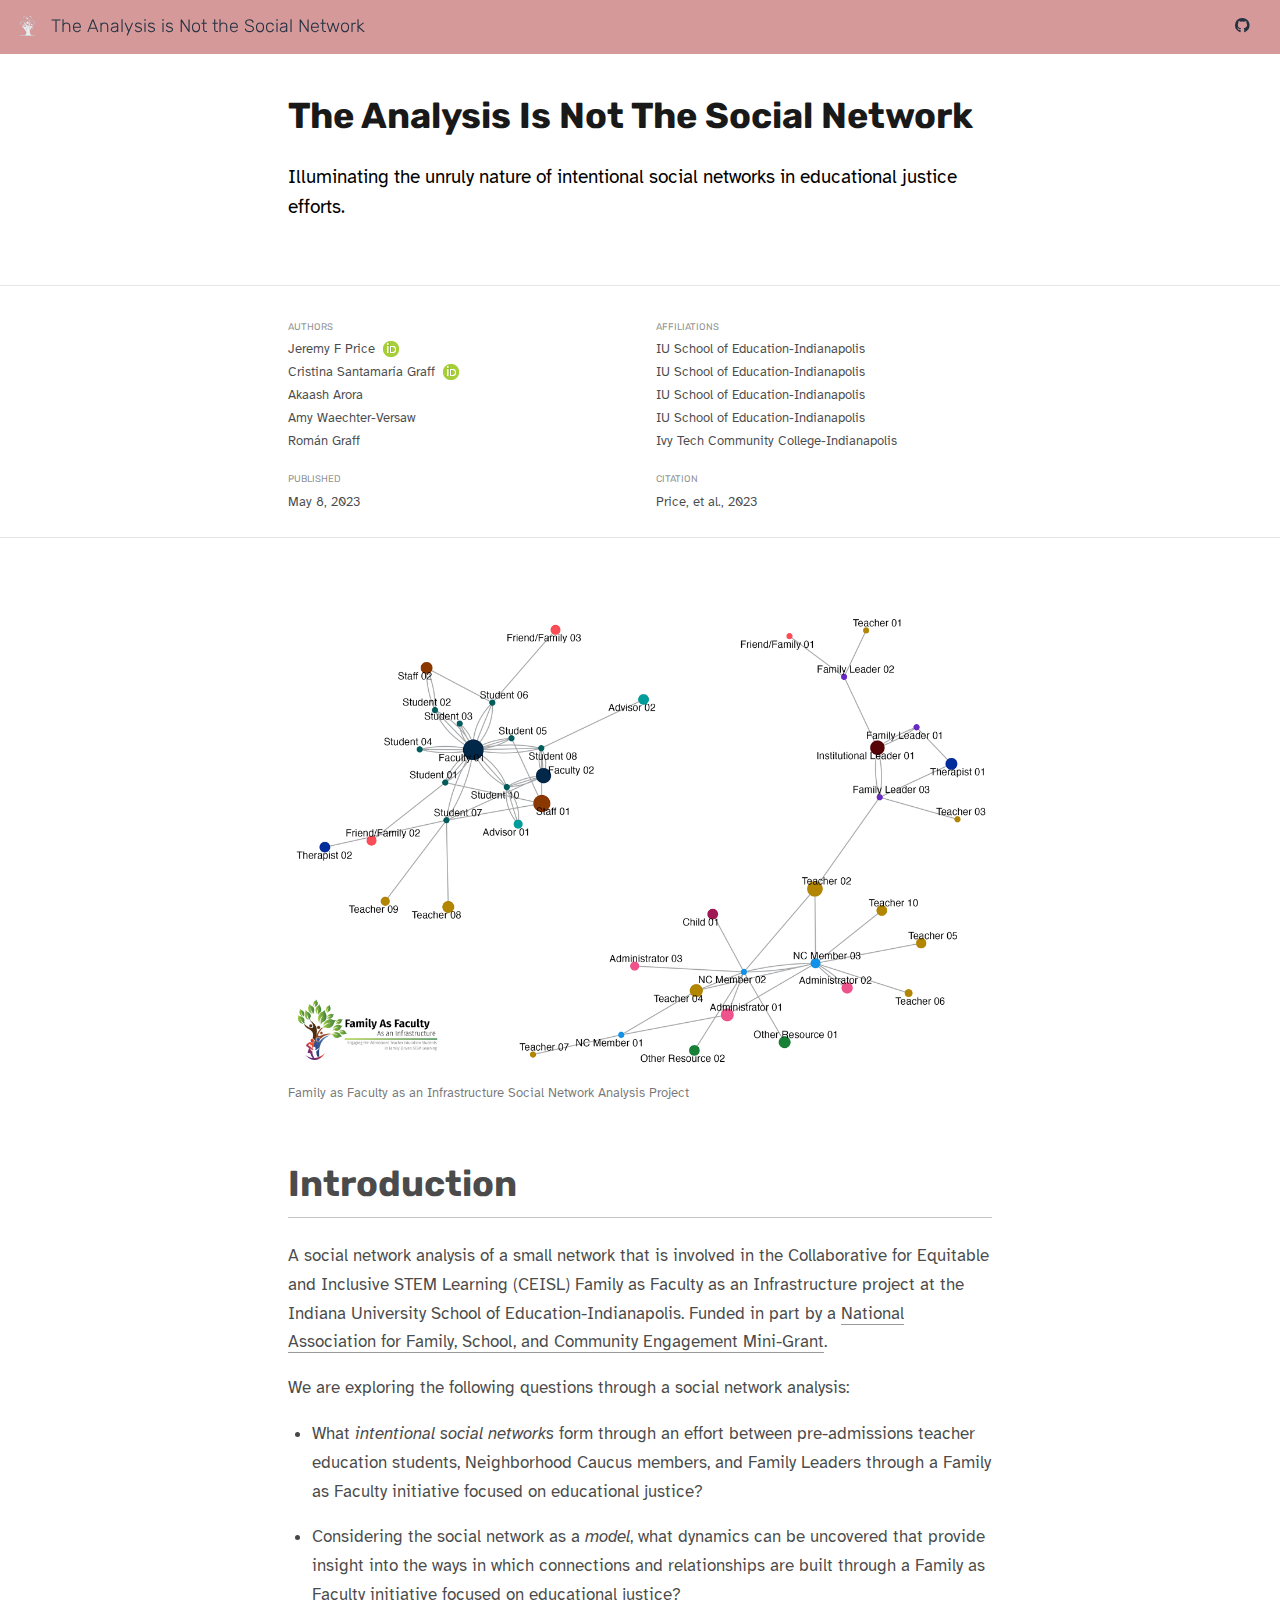
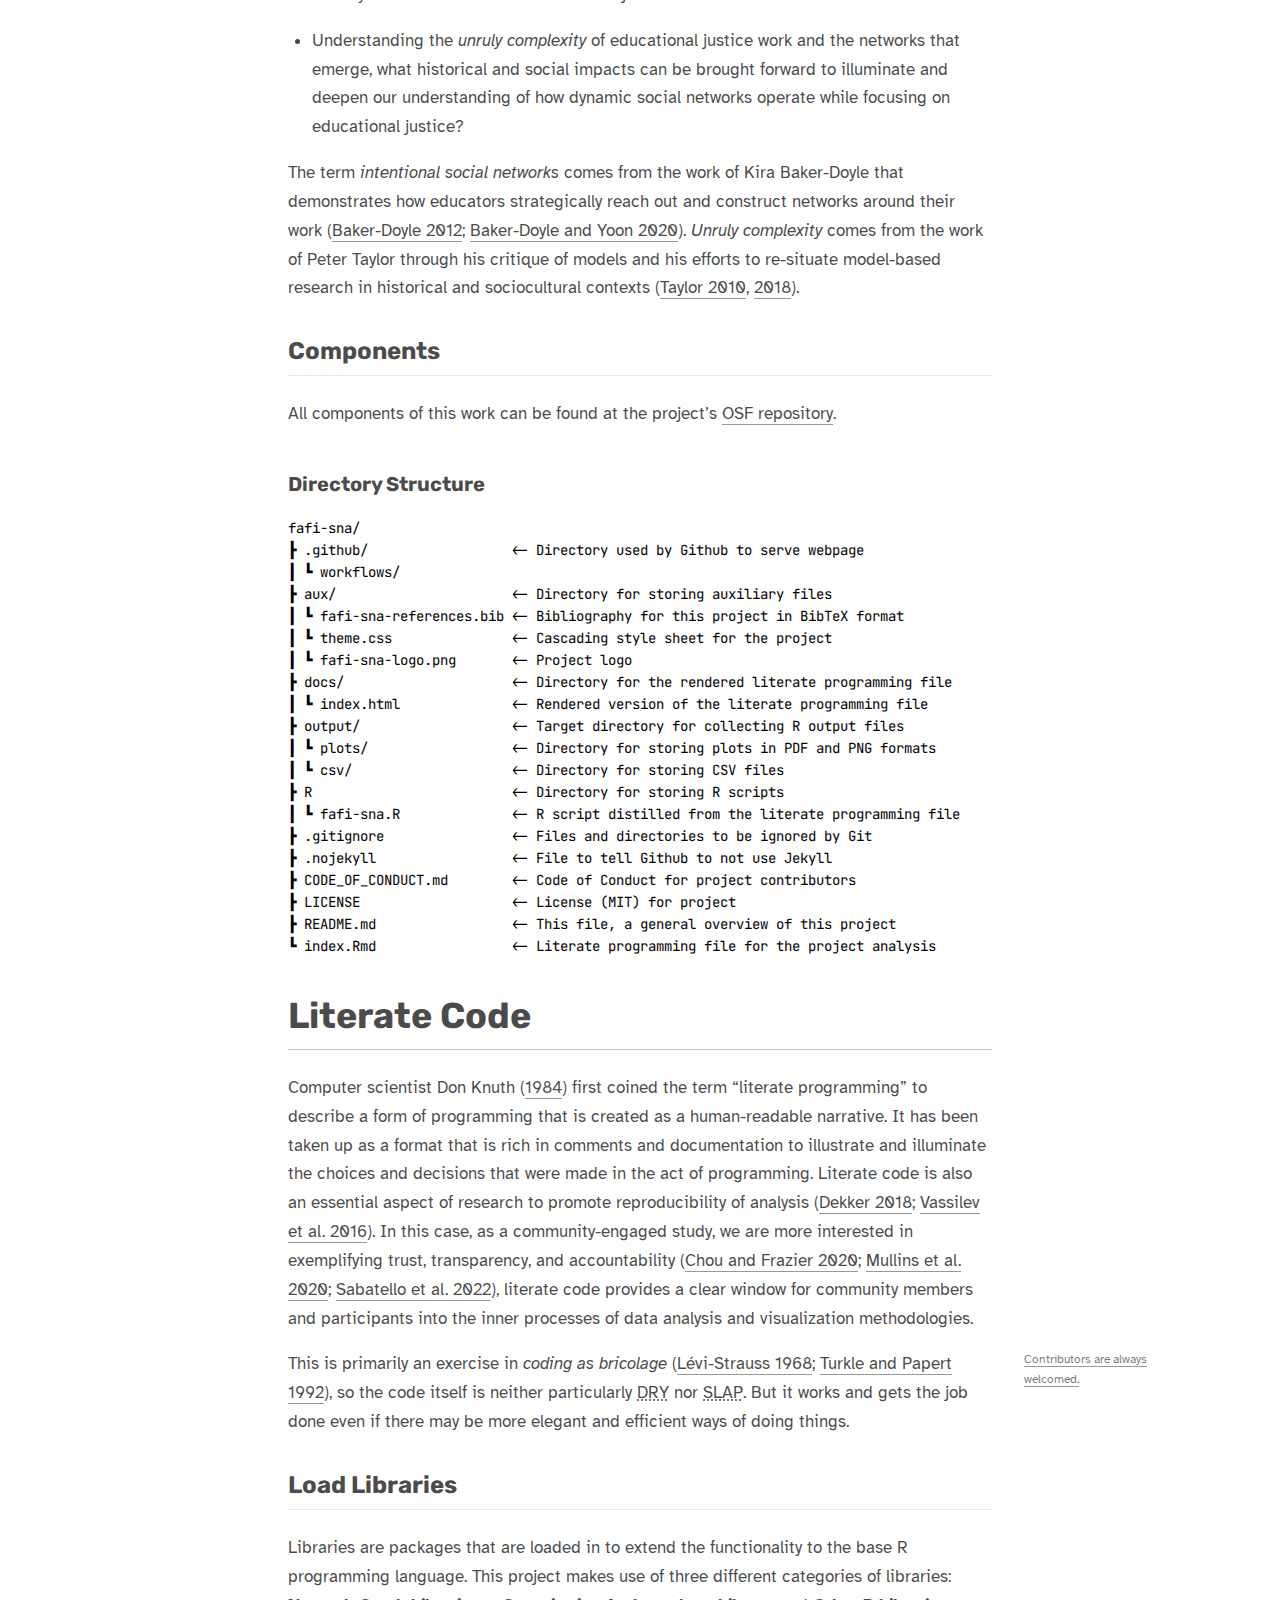
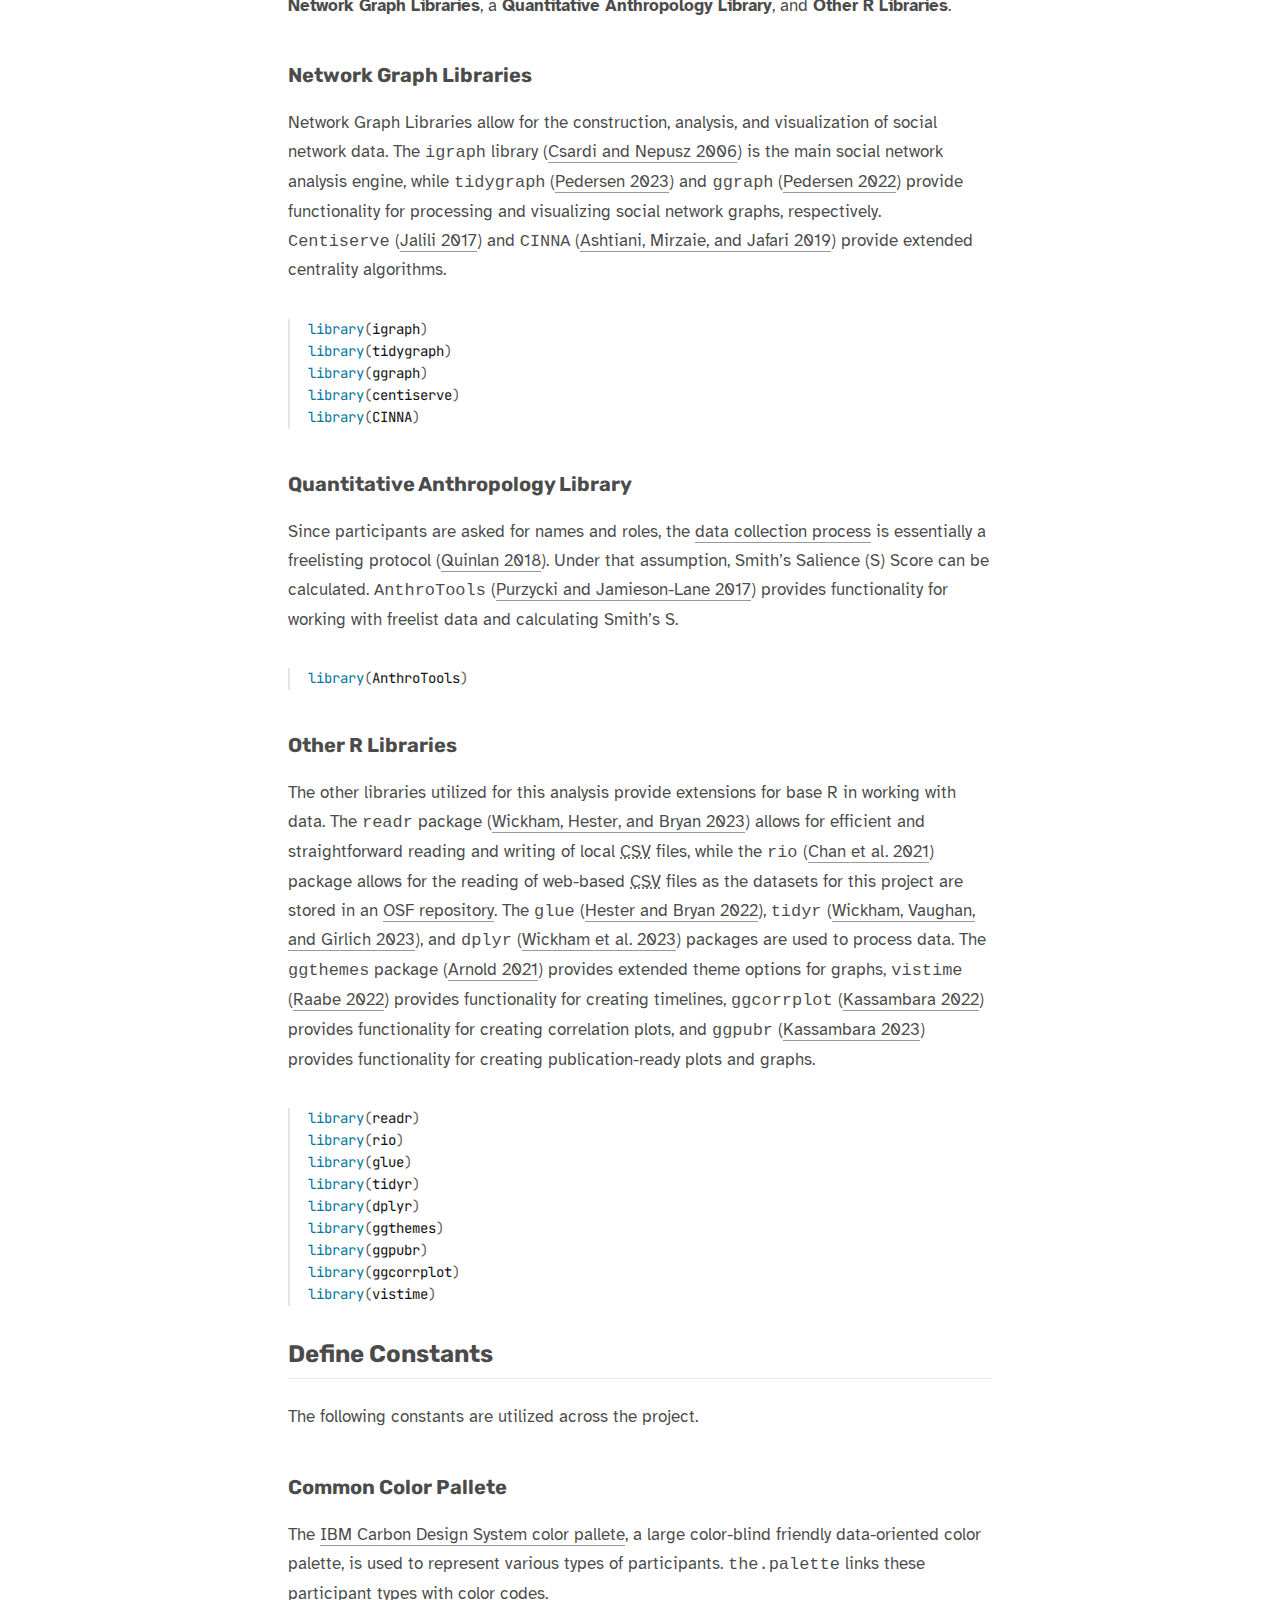
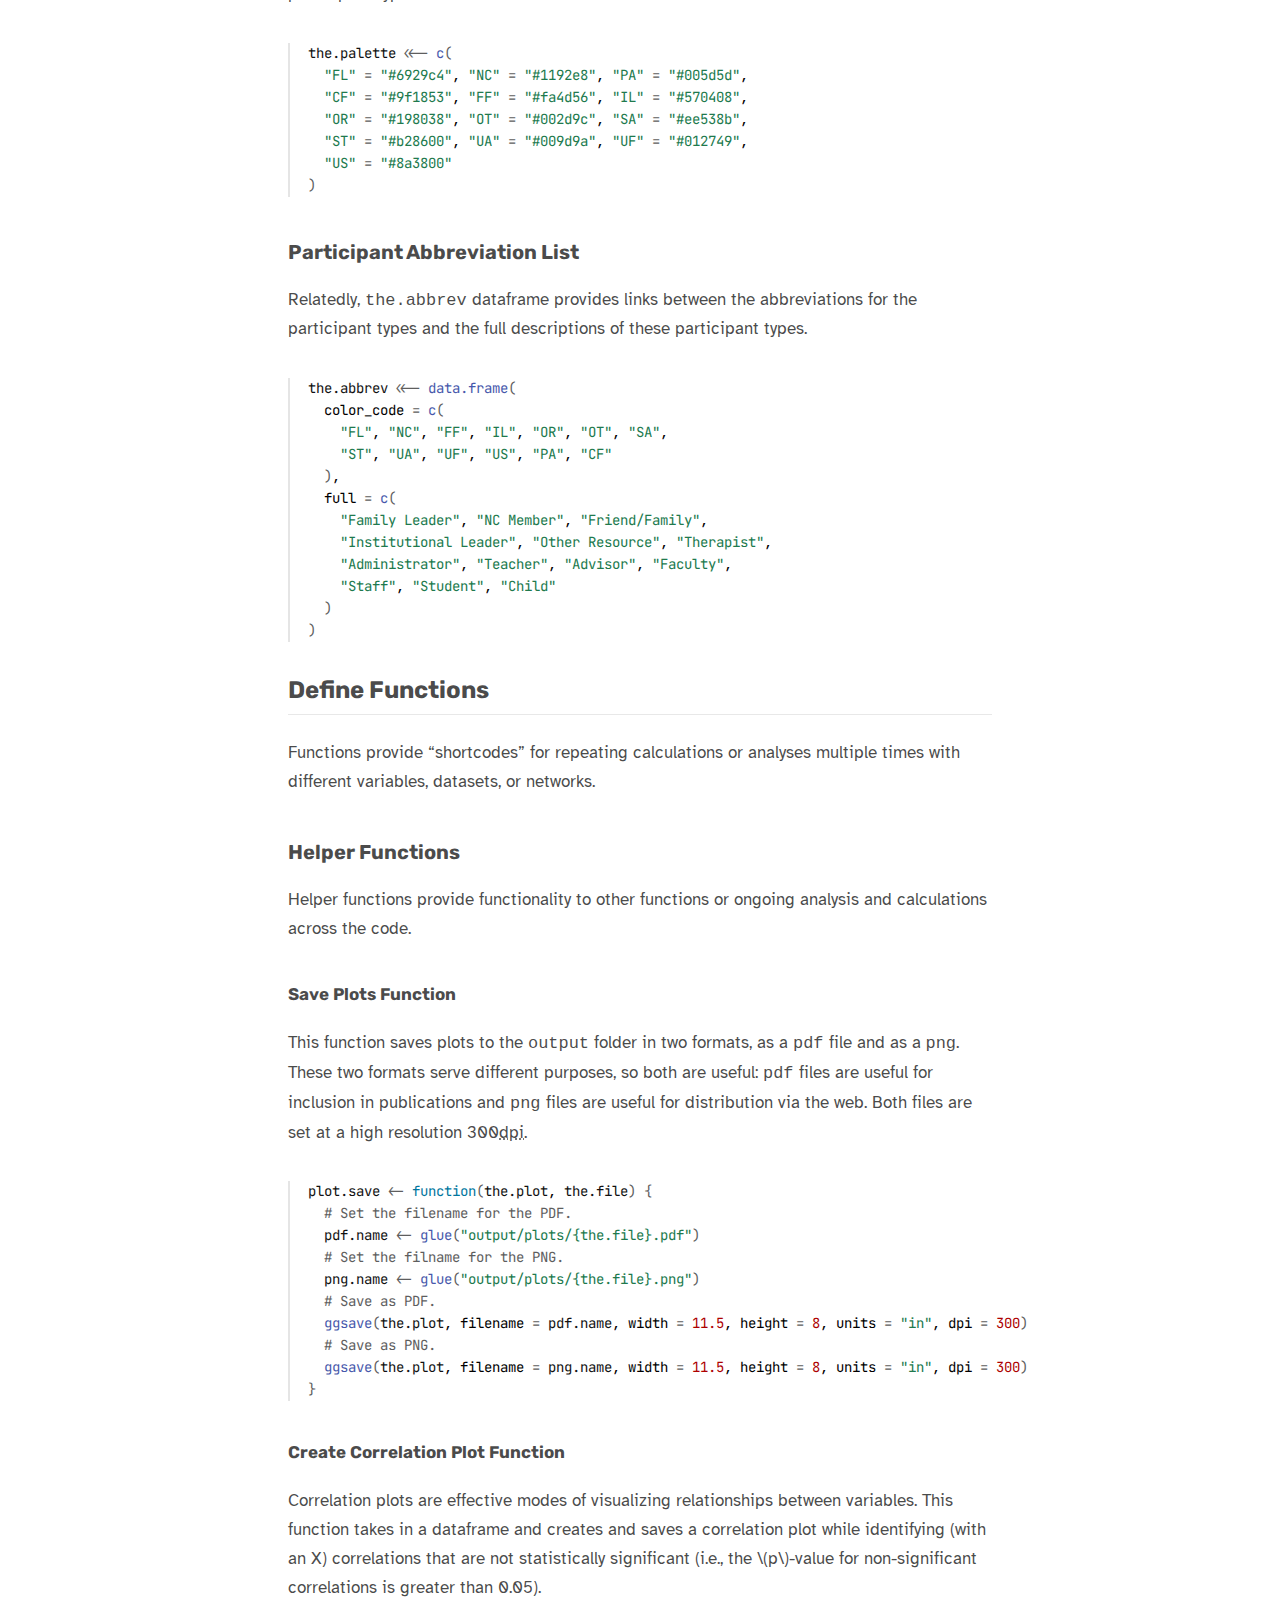
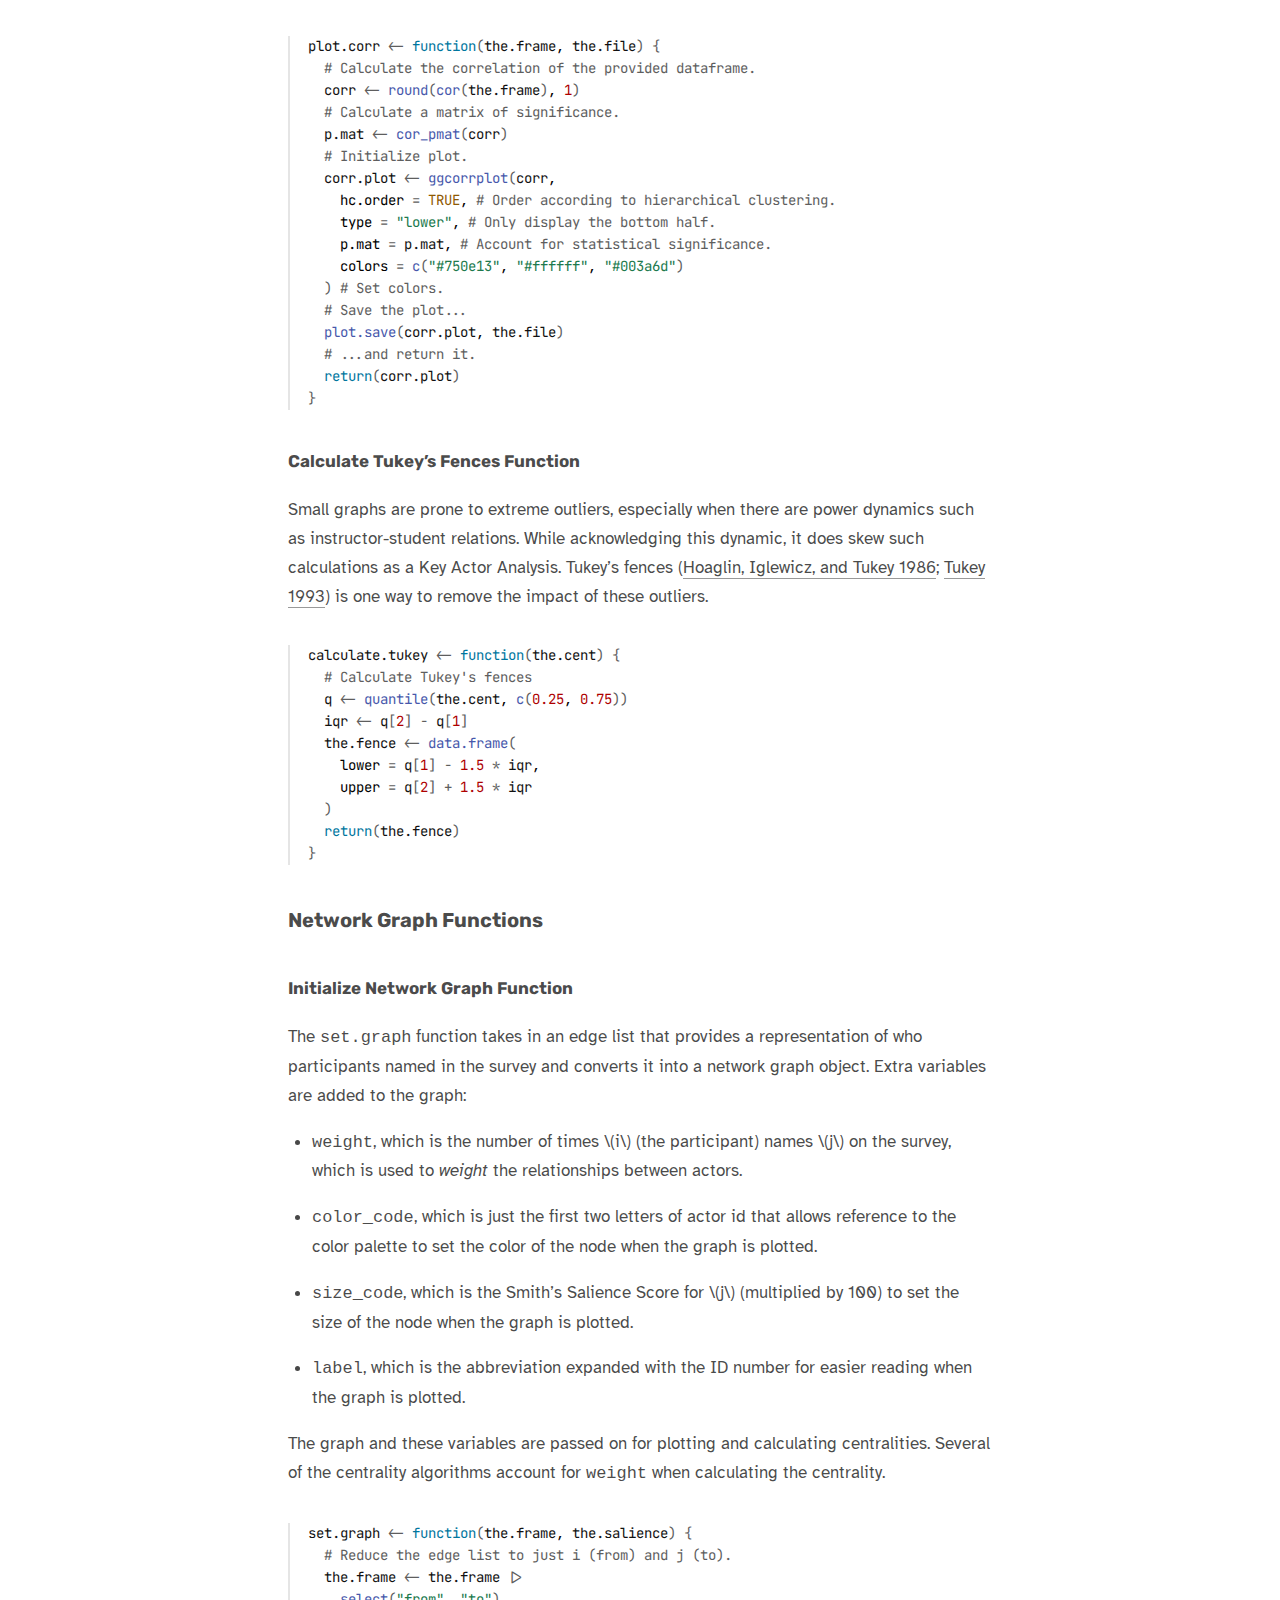
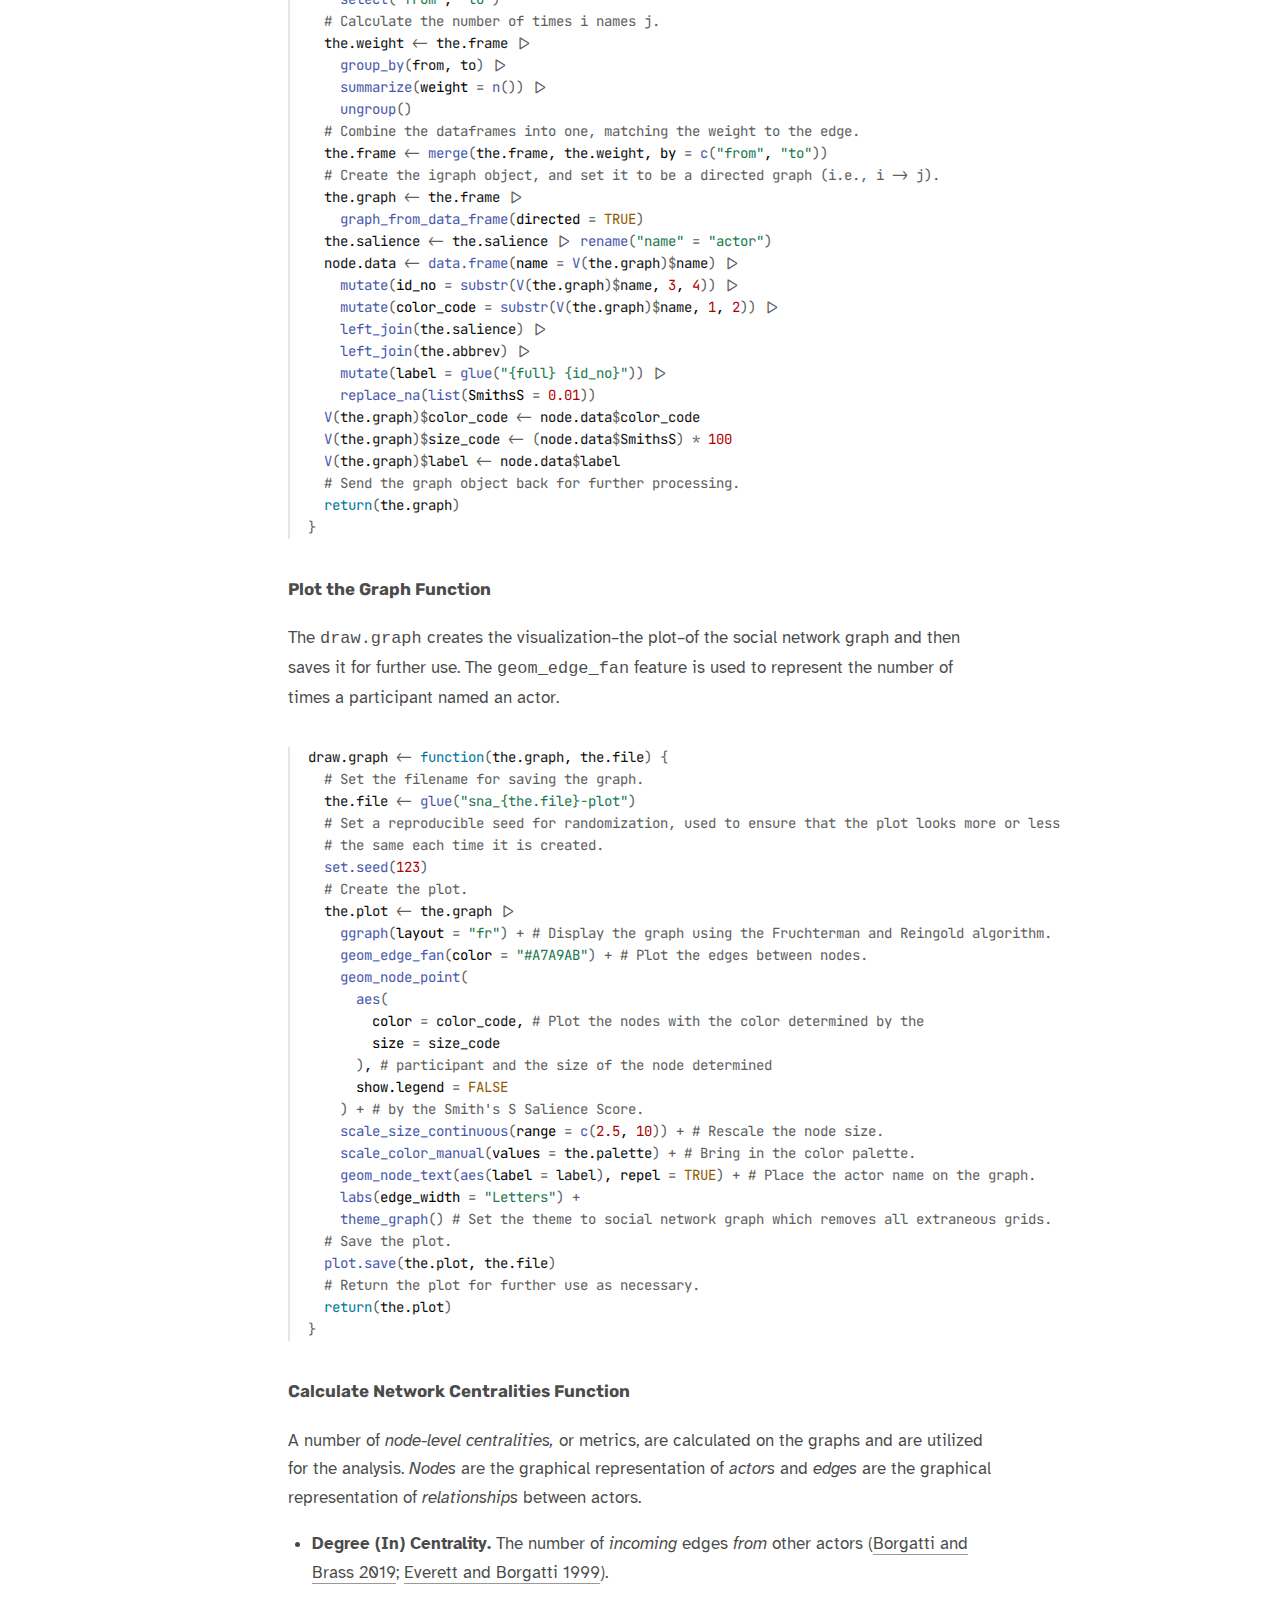
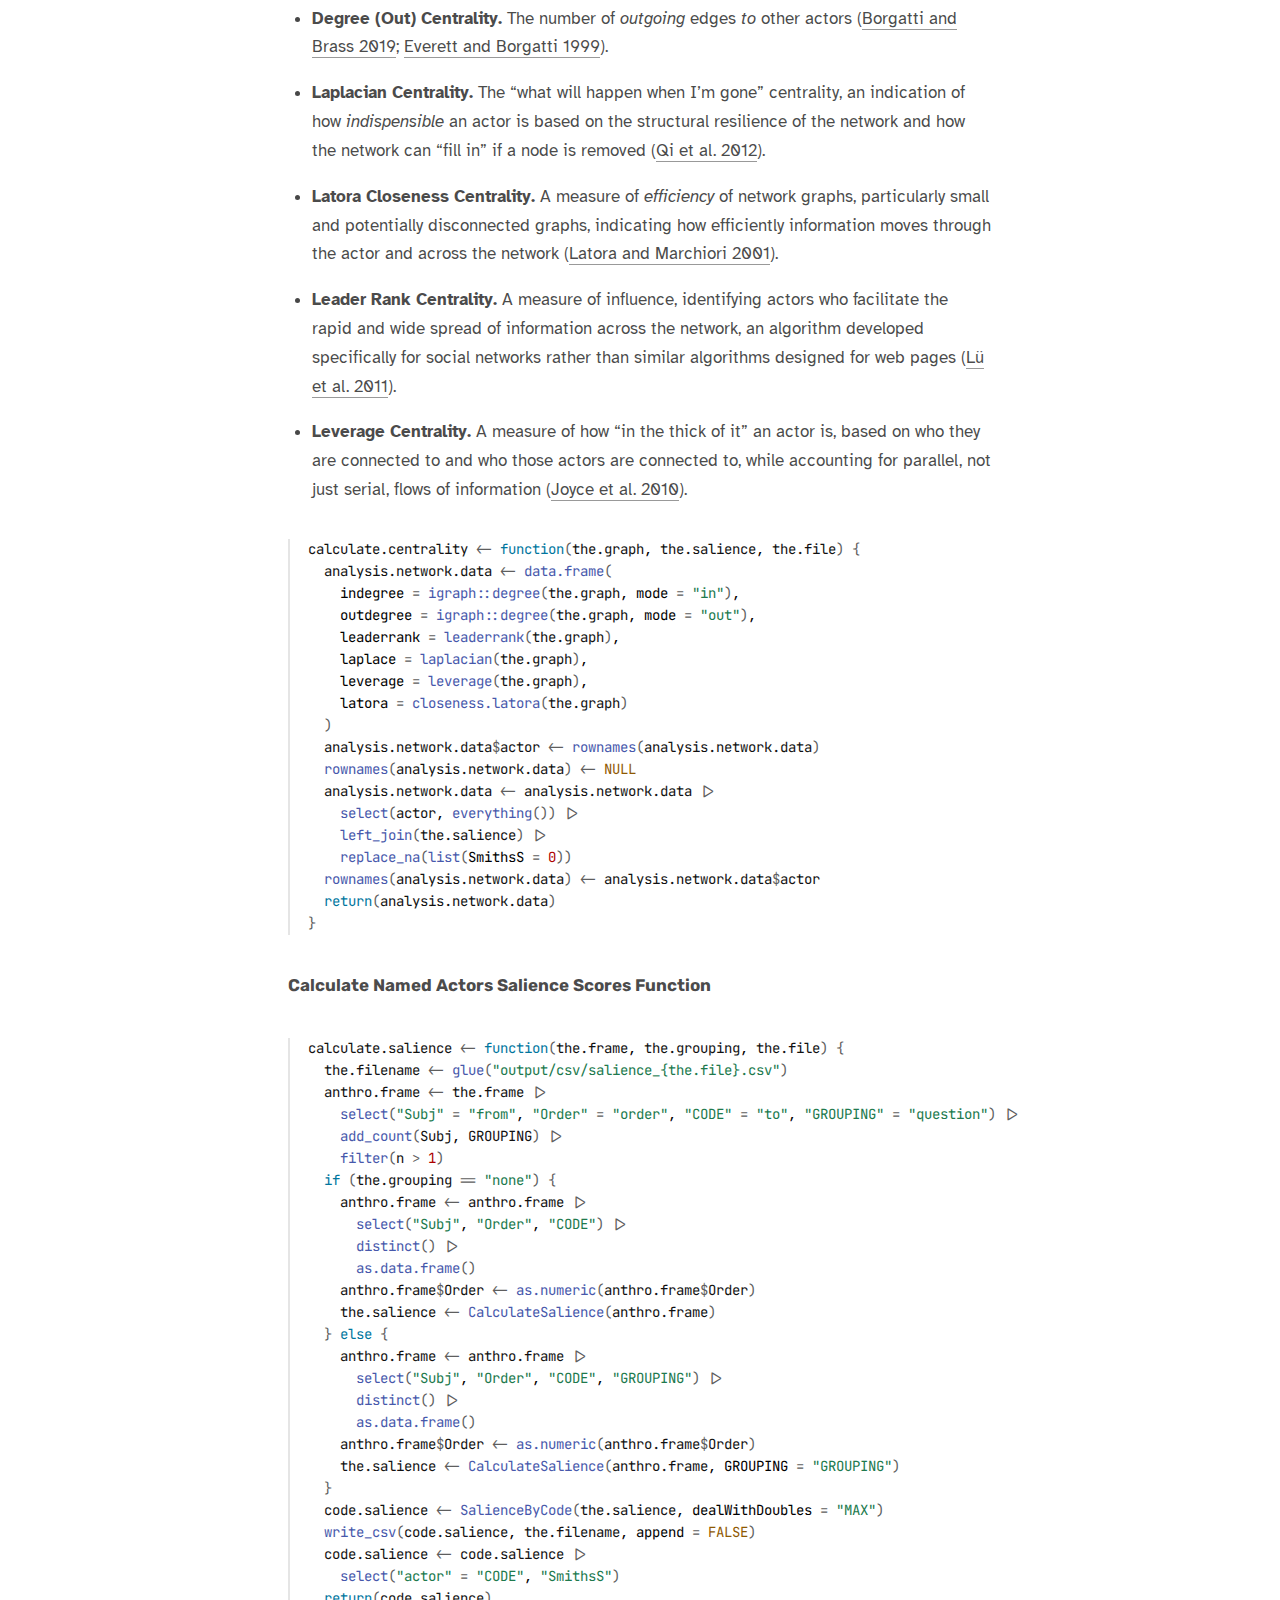
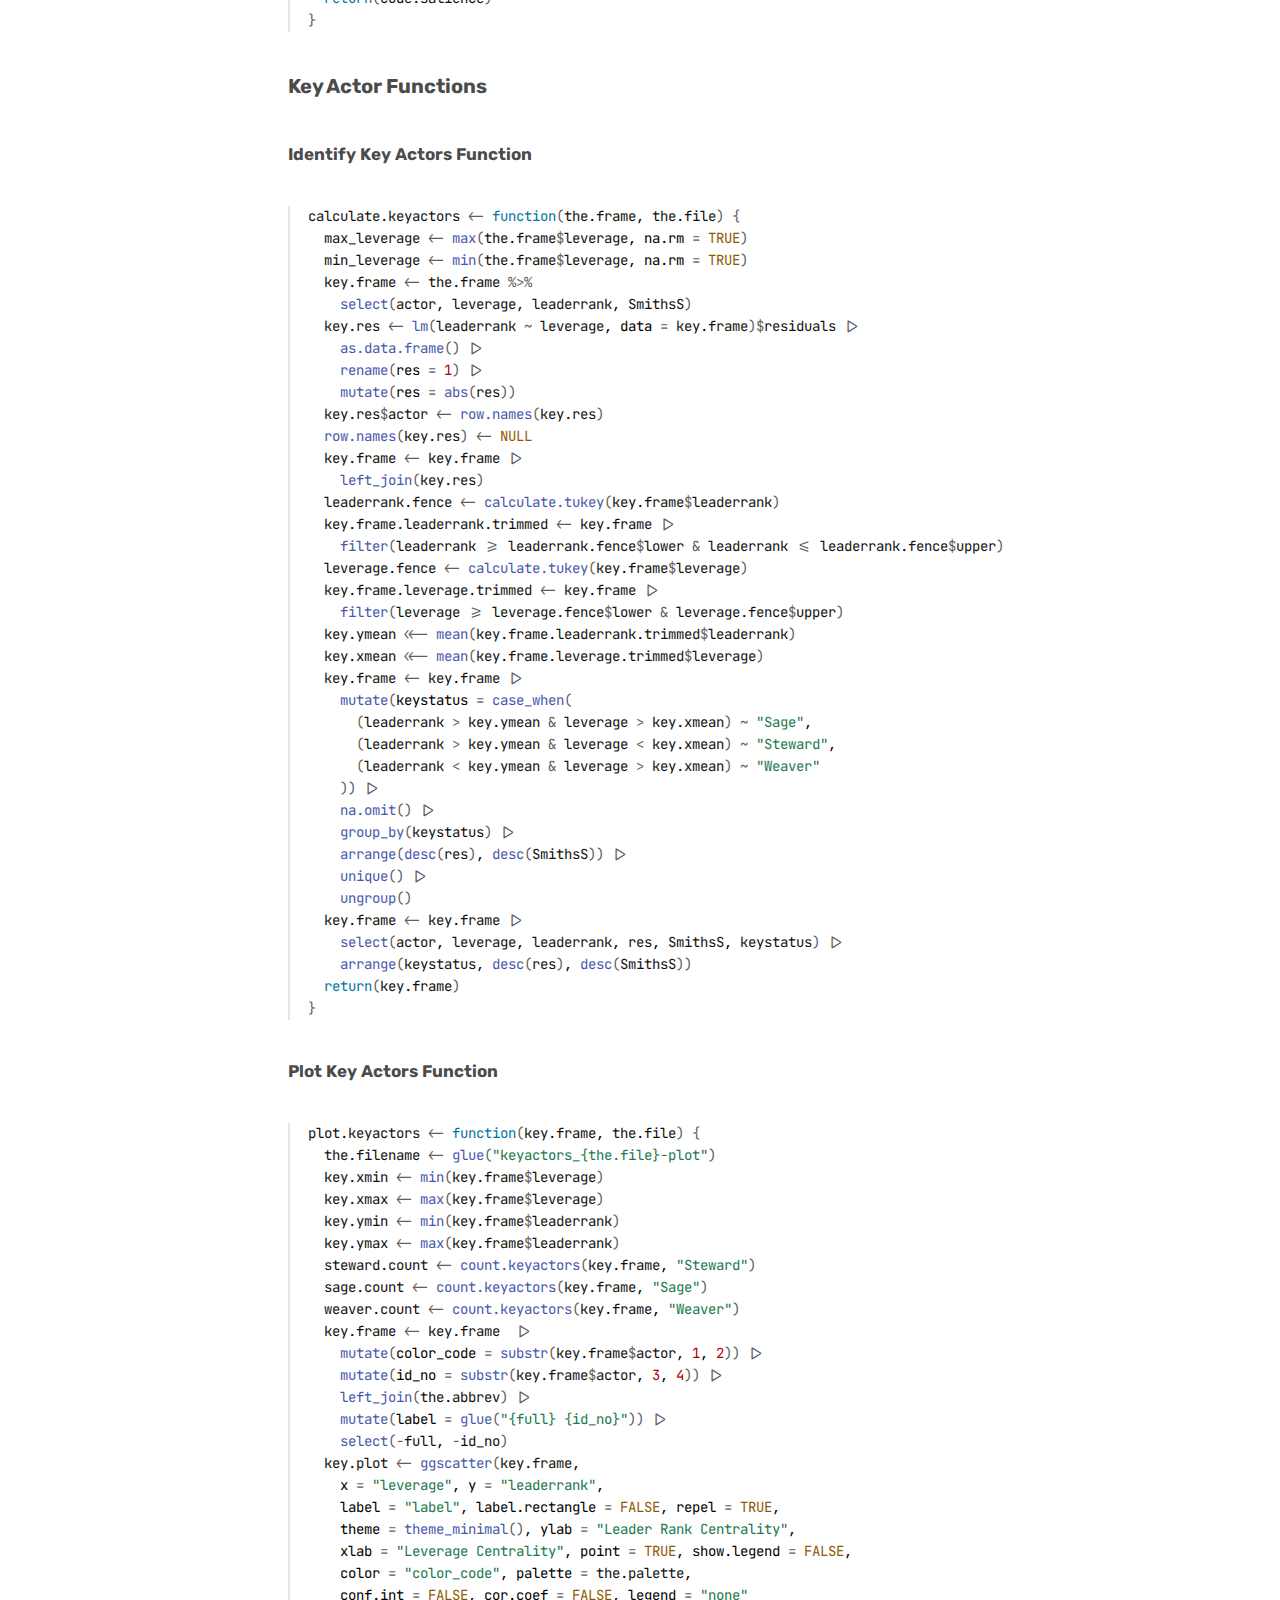
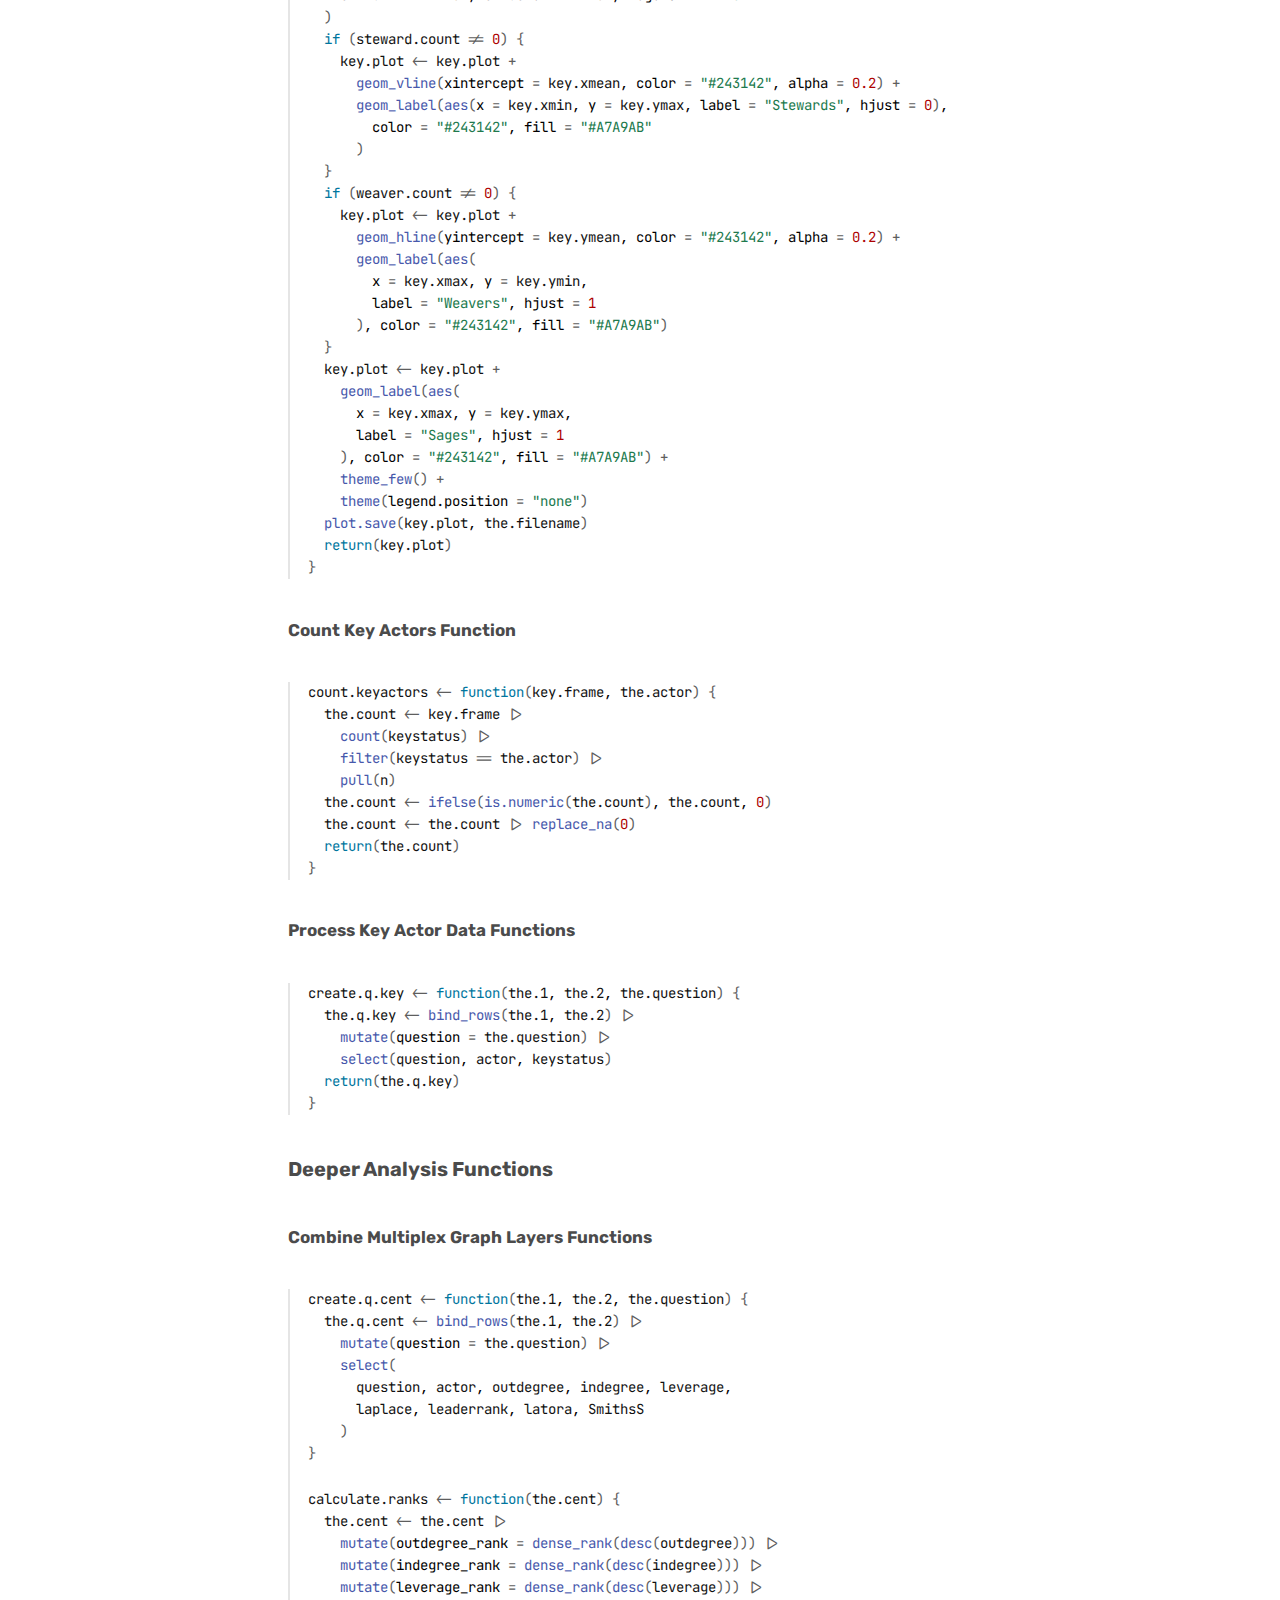
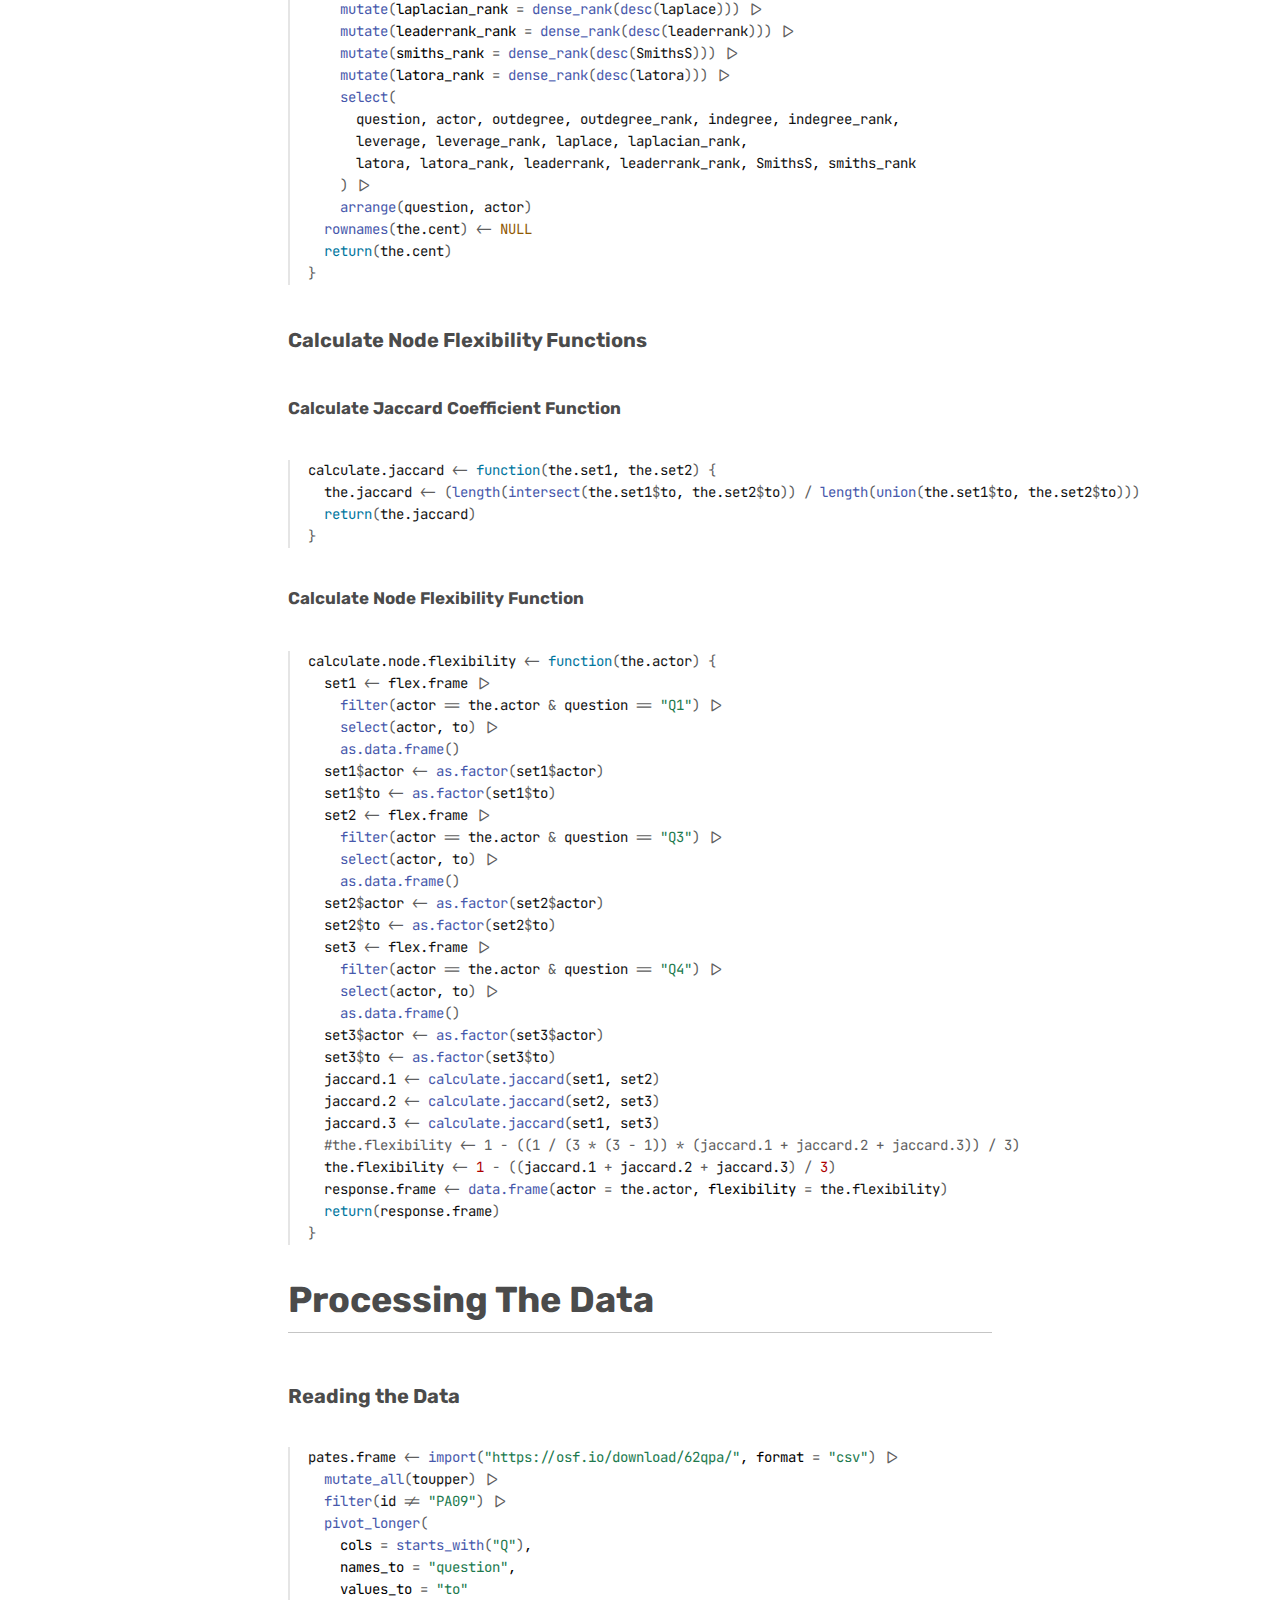
==== docs/index.html @ 1e0d6b03 "recreated timeline" ====
<!DOCTYPE html>

<html xmlns="http://www.w3.org/1999/xhtml" lang="" xml:lang="">

<head>
  <meta charset="utf-8"/>
  <meta name="viewport" content="width=device-width, initial-scale=1"/>
  <meta http-equiv="X-UA-Compatible" content="IE=Edge,chrome=1"/>
  <meta name="generator" content="distill" />

  <style type="text/css">
  /* Hide doc at startup (prevent jankiness while JS renders/transforms) */
  body {
    visibility: hidden;
  }
  </style>

 <!--radix_placeholder_import_source-->
 <!--/radix_placeholder_import_source-->

<style type="text/css">code{white-space: pre;}</style>
<style type="text/css" data-origin="pandoc">
pre > code.sourceCode { white-space: pre; position: relative; }
pre > code.sourceCode > span { display: inline-block; line-height: 1.25; }
pre > code.sourceCode > span:empty { height: 1.2em; }
.sourceCode { overflow: visible; }
code.sourceCode > span { color: inherit; text-decoration: inherit; }
div.sourceCode { margin: 1em 0; }
pre.sourceCode { margin: 0; }
@media screen {
div.sourceCode { overflow: auto; }
}
@media print {
pre > code.sourceCode { white-space: pre-wrap; }
pre > code.sourceCode > span { text-indent: -5em; padding-left: 5em; }
}
pre.numberSource code
  { counter-reset: source-line 0; }
pre.numberSource code > span
  { position: relative; left: -4em; counter-increment: source-line; }
pre.numberSource code > span > a:first-child::before
  { content: counter(source-line);
    position: relative; left: -1em; text-align: right; vertical-align: baseline;
    border: none; display: inline-block;
    -webkit-touch-callout: none; -webkit-user-select: none;
    -khtml-user-select: none; -moz-user-select: none;
    -ms-user-select: none; user-select: none;
    padding: 0 4px; width: 4em;
    color: #aaaaaa;
  }
pre.numberSource { margin-left: 3em; border-left: 1px solid #aaaaaa;  padding-left: 4px; }
div.sourceCode
  { color: #00769e; background-color: #f1f3f5; }
@media screen {
pre > code.sourceCode > span > a:first-child::before { text-decoration: underline; }
}
code span { color: #00769e; } /* Normal */
code span.al { color: #ad0000; } /* Alert */
code span.an { color: #5e5e5e; } /* Annotation */
code span.at { color: #657422; } /* Attribute */
code span.bn { color: #ad0000; } /* BaseN */
code span.bu { } /* BuiltIn */
code span.cf { color: #00769e; } /* ControlFlow */
code span.ch { color: #20794d; } /* Char */
code span.cn { color: #8f5902; } /* Constant */
code span.co { color: #5e5e5e; } /* Comment */
code span.cv { color: #5e5e5e; font-style: italic; } /* CommentVar */
code span.do { color: #5e5e5e; font-style: italic; } /* Documentation */
code span.dt { color: #ad0000; } /* DataType */
code span.dv { color: #ad0000; } /* DecVal */
code span.er { color: #ad0000; } /* Error */
code span.ex { } /* Extension */
code span.fl { color: #ad0000; } /* Float */
code span.fu { color: #4758ab; } /* Function */
code span.im { } /* Import */
code span.in { color: #5e5e5e; } /* Information */
code span.kw { color: #00769e; } /* Keyword */
code span.op { color: #5e5e5e; } /* Operator */
code span.ot { color: #00769e; } /* Other */
code span.pp { color: #ad0000; } /* Preprocessor */
code span.sc { color: #5e5e5e; } /* SpecialChar */
code span.ss { color: #20794d; } /* SpecialString */
code span.st { color: #20794d; } /* String */
code span.va { color: #111111; } /* Variable */
code span.vs { color: #20794d; } /* VerbatimString */
code span.wa { color: #5e5e5e; font-style: italic; } /* Warning */
</style>

<style>
  div.csl-bib-body { }
  div.csl-entry {
    clear: both;
    }
  .hanging div.csl-entry {
    margin-left:2em;
    text-indent:-2em;
  }
  div.csl-left-margin {
    min-width:2em;
    float:left;
  }
  div.csl-right-inline {
    margin-left:2em;
    padding-left:1em;
  }
  div.csl-indent {
    margin-left: 2em;
  }
</style>

  <!--radix_placeholder_meta_tags-->
  <title>The Analysis is Not the Social Network: The Analysis Is Not The Social Network</title>

  <meta property="description" itemprop="description" content="Illuminating the unruly nature of intentional social networks in educational justice efforts."/>

  <link rel="license" href="https://creativecommons.org/licenses/by-nc-sa/4.0/"/>

  <!--  https://schema.org/Article -->
  <meta property="article:published" itemprop="datePublished" content="2023-05-08"/>
  <meta property="article:created" itemprop="dateCreated" content="2023-05-08"/>
  <meta name="article:author" content="Jeremy F Price"/>
  <meta name="article:author" content="Cristina Santamaría Graff"/>
  <meta name="article:author" content="Akaash Arora"/>
  <meta name="article:author" content="Amy Waechter-Versaw"/>
  <meta name="article:author" content="Román Graff"/>

  <!--  https://developers.facebook.com/docs/sharing/webmasters#markup -->
  <meta property="og:title" content="The Analysis is Not the Social Network: The Analysis Is Not The Social Network"/>
  <meta property="og:type" content="article"/>
  <meta property="og:description" content="Illuminating the unruly nature of intentional social networks in educational justice efforts."/>
  <meta property="og:locale" content="en_US"/>
  <meta property="og:site_name" content="The Analysis is Not the Social Network"/>

  <!--  https://dev.twitter.com/cards/types/summary -->
  <meta property="twitter:card" content="summary"/>
  <meta property="twitter:title" content="The Analysis is Not the Social Network: The Analysis Is Not The Social Network"/>
  <meta property="twitter:description" content="Illuminating the unruly nature of intentional social networks in educational justice efforts."/>

  <!--  https://scholar.google.com/intl/en/scholar/inclusion.html#indexing -->
  <meta name="citation_title" content="The Analysis is Not the Social Network: The Analysis Is Not The Social Network"/>
  <meta name="citation_fulltext_html_url" content="https://jeremyfprice.github.io/fafi-sna/"/>
  <meta name="citation_fulltext_world_readable" content=""/>
  <meta name="citation_online_date" content="2023/05/08"/>
  <meta name="citation_publication_date" content="2023/05/08"/>
  <meta name="citation_author" content="Jeremy F Price"/>
  <meta name="citation_author_institution" content="IU School of Education-Indianapolis"/>
  <meta name="citation_author" content="Cristina Santamaría Graff"/>
  <meta name="citation_author_institution" content="IU School of Education-Indianapolis"/>
  <meta name="citation_author" content="Akaash Arora"/>
  <meta name="citation_author_institution" content="IU School of Education-Indianapolis"/>
  <meta name="citation_author" content="Amy Waechter-Versaw"/>
  <meta name="citation_author_institution" content="IU School of Education-Indianapolis"/>
  <meta name="citation_author" content="Román Graff"/>
  <meta name="citation_author_institution" content="Ivy Tech Community College-Indianapolis"/>
  <!--/radix_placeholder_meta_tags-->
  
  <meta name="citation_reference" content="citation_title=The igraph software package for complex network research;citation_volume=Complex Systems;citation_author=Gabor Csardi;citation_author=Tamas Nepusz"/>
  <meta name="citation_reference" content="citation_title=AnthroTools: An r package for cross-cultural ethnographic data analysis. Cross-cultural research;citation_volume=51;citation_author=B. G. Purzycki;citation_author=A. Jamieson-Lane"/>
  <meta name="citation_reference" content="citation_title=Literate Programming;citation_volume=27;citation_doi=10.1093/comjnl/27.2.97;citation_issn=0010-4620;citation_author=D. E. Knuth"/>
  <meta name="citation_reference" content="citation_title=Tidygraph: A tidy API for graph manipulation;citation_author=Thomas Lin Pedersen"/>
  <meta name="citation_reference" content="citation_title=Ggraph: An implementation of grammar of graphics for graphs and networks;citation_author=Thomas Lin Pedersen"/>
  <meta name="citation_reference" content="citation_title=CINNA: An r/CRAN package to decipher central informative nodes in network analysis;citation_volume=35;citation_author=Minoo Ashtiani;citation_author=Mehdi Mirzaie;citation_author=Mohieddin Jafari"/>
  <meta name="citation_reference" content="citation_title=Centiserve: Find graph centrality indices;citation_author=Mahdi Jalili"/>
  <meta name="citation_reference" content="citation_title=The Freelisting Method;citation_publisher=Springer Singapore;citation_doi=10.1007/978-981-10-2779-6_12-2;citation_author=Marsha B. Quinlan"/>
  <meta name="citation_reference" content="citation_title=Readr: Read rectangular text data;citation_author=Hadley Wickham;citation_author=Jim Hester;citation_author=Jennifer Bryan"/>
  <meta name="citation_reference" content="citation_title=Rio: A swiss-army knife for data file i/o;citation_author=Chung-hong Chan;citation_author=Geoffrey CH Chan;citation_author=Thomas J. Leeper;citation_author=Jason Becker"/>
  <meta name="citation_reference" content="citation_title=Glue: Interpreted string literals;citation_author=Jim Hester;citation_author=Jennifer Bryan"/>
  <meta name="citation_reference" content="citation_title=Tidyr: Tidy messy data;citation_author=Hadley Wickham;citation_author=Davis Vaughan;citation_author=Maximilian Girlich"/>
  <meta name="citation_reference" content="citation_title=Dplyr: A grammar of data manipulation;citation_author=Hadley Wickham;citation_author=Romain François;citation_author=Lionel Henry;citation_author=Kirill Müller;citation_author=Davis Vaughan"/>
  <meta name="citation_reference" content="citation_title=Language-agnostic reproducible data analysis using literate programming;citation_volume=11;citation_doi=10.1371/journal.pone.0164023;citation_author=Boris Vassilev;citation_author=Riku Louhimo;citation_author=Elina Ikonen;citation_author=Sampsa Hautaniemi"/>
  <meta name="citation_reference" content="citation_title=Facilitating Reproducibility and Collaboration with Literate Programming;citation_author=Harrison Dekker"/>
  <meta name="citation_reference" content="citation_title=Advancing community-engaged research: Increasing trustworthiness within community-academic partnerships;citation_publisher=Future Medicine;citation_author=C. Daniel Mullins;citation_author=Sarah Tanveer;citation_author=Gail Graham;citation_author=Claudia Rose Baquet"/>
  <meta name="citation_reference" content="citation_title=Supporting ethical practice in community-engaged research with 4R: Respond, Record, Reflect, and Revise;citation_volume=30;citation_doi=10.1080/10508422.2019.1645665;citation_author=Tommy Chou;citation_author=Stacy L. Frazier"/>
  <meta name="citation_reference" content="citation_title=Data sharing and community-engaged research;citation_volume=378;citation_doi=10.1126/science.abq6851;citation_author=Maya Sabatello;citation_author=Daphne O. Martschenko;citation_author=Mildred K. Cho;citation_author=Kyle B. Brothers"/>
  <meta name="citation_reference" content="citation_title=First-year teachers’ support networks: Intentional professional networks and diverse professional allies;citation_volume=8;citation_doi=10.1080/1547688X.2012.641870;citation_author=Kira J. Baker-Doyle"/>
  <meta name="citation_reference" content="citation_title=The social side of teacher education: Implications of social network research for the design of professional development;citation_volume=101;citation_doi=10.1016/j.ijer.2020.101563;citation_author=Kira J. Baker-Doyle;citation_author=Susan A. Yoon"/>
  <meta name="citation_reference" content="citation_title=“From complexity to construction to intersecting processes: Puzzles for theoretical and social inquiry”;citation_volume=35;citation_doi=10.1016/j.ecocom.2017.06.006;citation_issn=1476-945X;citation_author=Peter J. Taylor"/>
  <meta name="citation_reference" content="citation_title=Unruly Complexity: Ecology, Interpretation, Engagement;citation_publisher=University of Chicago Press;citation_author=Peter J. Taylor"/>
  <meta name="citation_reference" content="citation_title=Epistemological Pluralism and the Revaluation of the Concrete;citation_author=Sherry Turkle;citation_author=Seymour Papert"/>
  <meta name="citation_reference" content="citation_title=Ggthemes: Extra themes, scales and geoms for ’ggplot2’;citation_author=Jeffrey B. Arnold"/>
  <meta name="citation_reference" content="citation_title=Vistime: Pretty timelines in r;citation_author=Sandro Raabe"/>
  <meta name="citation_reference" content="citation_title=Ggpubr: ’ggplot2’ based publication ready plots;citation_author=Alboukadel Kassambara"/>
  <meta name="citation_reference" content="citation_title=Ggcorrplot: Visualization of a correlation matrix using ’ggplot2’;citation_author=Alboukadel Kassambara"/>
  <meta name="citation_reference" content="citation_title=Performance of some resistant rules for outlier labeling;citation_volume=81;citation_doi=10.1080/01621459.1986.10478363;citation_author=David C. Hoaglin;citation_author=Boris Iglewicz;citation_author=John W. Tukey"/>
  <meta name="citation_reference" content="citation_title=Exploratory data analysis: Past, present and future;citation_publisher=PRINCETON UNIV NJ DEPT OF STATISTICS;citation_author=John W. Tukey"/>
  <meta name="citation_reference" content="citation_title=Laplacian centrality: A new centrality measure for weighted networks;citation_volume=194;citation_doi=10.1016/j.ins.2011.12.027;citation_author=Xingqin Qi;citation_author=Eddie Fuller;citation_author=Qin Wu;citation_author=Yezhou Wu;citation_author=Cun-Quan Zhang"/>
  <meta name="citation_reference" content="citation_title=Leaders in Social Networks, the Delicious Case;citation_volume=6;citation_doi=10.1371/journal.pone.0021202;citation_issn=1932-6203;citation_author=Linyuan Lü;citation_author=Yi-Cheng Zhang;citation_author=Chi Ho Yeung;citation_author=Tao Zhou"/>
  <meta name="citation_reference" content="citation_title=Efficient behavior of small-world networks;citation_volume=87;citation_doi=10.1103/PhysRevLett.87.198701;citation_issn=0031-9007;citation_author=V. Latora;citation_author=M. Marchiori"/>
  <meta name="citation_reference" content="citation_title=A New Measure of Centrality for Brain Networks;citation_volume=5;citation_doi=10.1371/journal.pone.0012200;citation_issn=1932-6203;citation_author=Karen E. Joyce;citation_author=Paul J. Laurienti;citation_author=Jonathan H. Burdette;citation_author=Satoru Hayasaka"/>
  <meta name="citation_reference" content="citation_title=The centrality of groups and classes;citation_volume=23;citation_doi=10.1080/0022250X.1999.9990219;citation_author=Martin G. Everett;citation_author=Stephen P. Borgatti"/>
  <meta name="citation_reference" content="citation_title=Centrality: Concepts and measures;citation_doi=10.4324/9780203701942-2;citation_author=Stephen P. Borgatti;citation_author=Daniel J. Brass"/>
  <meta name="citation_reference" content="citation_title=The Savage Mind;citation_publisher=University of Chicago;citation_author=C Lévi-Strauss"/>
  <!--radix_placeholder_rmarkdown_metadata-->

  <script type="text/json" id="radix-rmarkdown-metadata">
  {"type":"list","attributes":{"names":{"type":"character","attributes":{},"value":["title","description","repository_url","preview","author","slug","date","output","navbar","creative_commons","bibliography","citation_url"]}},"value":[{"type":"character","attributes":{},"value":["The Analysis Is Not The Social Network"]},{"type":"character","attributes":{},"value":["Illuminating the unruly nature of intentional social networks in educational justice efforts.\n"]},{"type":"character","attributes":{},"value":["https://github.com/jeremyfprice/fafi-sna/"]},{"type":"character","attributes":{},"value":["aux/fafi-sna-logo.png"]},{"type":"list","attributes":{},"value":[{"type":"list","attributes":{"names":{"type":"character","attributes":{},"value":["name","url","affiliation","affiliation_url","orcid_id"]}},"value":[{"type":"character","attributes":{},"value":["Jeremy F Price"]},{"type":"character","attributes":{},"value":["https://www.jeremyfprice.info/"]},{"type":"character","attributes":{},"value":["IU School of Education-Indianapolis"]},{"type":"character","attributes":{},"value":["https://education.iupui.edu/"]},{"type":"character","attributes":{},"value":["0000-0002-6506-3526"]}]},{"type":"list","attributes":{"names":{"type":"character","attributes":{},"value":["name","affiliation","affiliation_url","orcid_id"]}},"value":[{"type":"character","attributes":{},"value":["Cristina Santamaría Graff"]},{"type":"character","attributes":{},"value":["IU School of Education-Indianapolis"]},{"type":"character","attributes":{},"value":["https://education.iupui.edu/"]},{"type":"character","attributes":{},"value":["0000-0002-4628-8949"]}]},{"type":"list","attributes":{"names":{"type":"character","attributes":{},"value":["name","affiliation","affiliation_url"]}},"value":[{"type":"character","attributes":{},"value":["Akaash Arora"]},{"type":"character","attributes":{},"value":["IU School of Education-Indianapolis"]},{"type":"character","attributes":{},"value":["https://education.iupui.edu/"]}]},{"type":"list","attributes":{"names":{"type":"character","attributes":{},"value":["name","affiliation","affiliation_url"]}},"value":[{"type":"character","attributes":{},"value":["Amy Waechter-Versaw"]},{"type":"character","attributes":{},"value":["IU School of Education-Indianapolis"]},{"type":"character","attributes":{},"value":["https://education.iupui.edu/"]}]},{"type":"list","attributes":{"names":{"type":"character","attributes":{},"value":["name","affiliation","affiliation_url"]}},"value":[{"type":"character","attributes":{},"value":["Román Graff"]},{"type":"character","attributes":{},"value":["Ivy Tech Community College-Indianapolis"]},{"type":"character","attributes":{},"value":["https://www.ivytech.edu/locations/indianapolis/"]}]}]},{"type":"character","attributes":{},"value":["price2023fafisna"]},{"type":"character","attributes":{},"value":["2023-05-08"]},{"type":"list","attributes":{"names":{"type":"character","attributes":{},"value":["distill::distill_article"]}},"value":[{"type":"list","attributes":{"names":{"type":"character","attributes":{},"value":["self_contained","theme"]}},"value":[{"type":"logical","attributes":{},"value":[false]},{"type":"character","attributes":{},"value":["aux/theme.css"]}]}]},{"type":"list","attributes":{"names":{"type":"character","attributes":{},"value":["source_url"]}},"value":[{"type":"character","attributes":{},"value":["https://github.com/jeremyfprice/fafi-sna/"]}]},{"type":"character","attributes":{},"value":["CC BY-NC-SA"]},{"type":"character","attributes":{},"value":["aux/fafi-sna-references.bib"]},{"type":"character","attributes":{},"value":["https://jeremyfprice.github.io/fafi-sna/"]}]}
  </script>
  <!--/radix_placeholder_rmarkdown_metadata-->
  <!--radix_placeholder_navigation_in_header-->
  <meta name="distill:offset" content=""/>

  <script type="application/javascript">

    window.headroom_prevent_pin = false;

    window.document.addEventListener("DOMContentLoaded", function (event) {

      // initialize headroom for banner
      var header = $('header').get(0);
      var headerHeight = header.offsetHeight;
      var headroom = new Headroom(header, {
        tolerance: 5,
        onPin : function() {
          if (window.headroom_prevent_pin) {
            window.headroom_prevent_pin = false;
            headroom.unpin();
          }
        }
      });
      headroom.init();
      if(window.location.hash)
        headroom.unpin();
      $(header).addClass('headroom--transition');

      // offset scroll location for banner on hash change
      // (see: https://github.com/WickyNilliams/headroom.js/issues/38)
      window.addEventListener("hashchange", function(event) {
        window.scrollTo(0, window.pageYOffset - (headerHeight + 25));
      });

      // responsive menu
      $('.distill-site-header').each(function(i, val) {
        var topnav = $(this);
        var toggle = topnav.find('.nav-toggle');
        toggle.on('click', function() {
          topnav.toggleClass('responsive');
        });
      });

      // nav dropdowns
      $('.nav-dropbtn').click(function(e) {
        $(this).next('.nav-dropdown-content').toggleClass('nav-dropdown-active');
        $(this).parent().siblings('.nav-dropdown')
           .children('.nav-dropdown-content').removeClass('nav-dropdown-active');
      });
      $("body").click(function(e){
        $('.nav-dropdown-content').removeClass('nav-dropdown-active');
      });
      $(".nav-dropdown").click(function(e){
        e.stopPropagation();
      });
    });
  </script>

  <style type="text/css">

  /* Theme (user-documented overrideables for nav appearance) */

  .distill-site-nav {
    color: rgba(255, 255, 255, 0.8);
    background-color: #0F2E3D;
    font-size: 15px;
    font-weight: 300;
  }

  .distill-site-nav a {
    color: inherit;
    text-decoration: none;
  }

  .distill-site-nav a:hover {
    color: white;
  }

  @media print {
    .distill-site-nav {
      display: none;
    }
  }

  .distill-site-header {

  }

  .distill-site-footer {

  }


  /* Site Header */

  .distill-site-header {
    width: 100%;
    box-sizing: border-box;
    z-index: 3;
  }

  .distill-site-header .nav-left {
    display: inline-block;
    margin-left: 8px;
  }

  @media screen and (max-width: 768px) {
    .distill-site-header .nav-left {
      margin-left: 0;
    }
  }


  .distill-site-header .nav-right {
    float: right;
    margin-right: 8px;
  }

  .distill-site-header a,
  .distill-site-header .title {
    display: inline-block;
    text-align: center;
    padding: 14px 10px 14px 10px;
  }

  .distill-site-header .title {
    font-size: 18px;
    min-width: 150px;
  }

  .distill-site-header .logo {
    padding: 0;
  }

  .distill-site-header .logo img {
    display: none;
    max-height: 20px;
    width: auto;
    margin-bottom: -4px;
  }

  .distill-site-header .nav-image img {
    max-height: 18px;
    width: auto;
    display: inline-block;
    margin-bottom: -3px;
  }



  @media screen and (min-width: 1000px) {
    .distill-site-header .logo img {
      display: inline-block;
    }
    .distill-site-header .nav-left {
      margin-left: 20px;
    }
    .distill-site-header .nav-right {
      margin-right: 20px;
    }
    .distill-site-header .title {
      padding-left: 12px;
    }
  }


  .distill-site-header .nav-toggle {
    display: none;
  }

  .nav-dropdown {
    display: inline-block;
    position: relative;
  }

  .nav-dropdown .nav-dropbtn {
    border: none;
    outline: none;
    color: rgba(255, 255, 255, 0.8);
    padding: 16px 10px;
    background-color: transparent;
    font-family: inherit;
    font-size: inherit;
    font-weight: inherit;
    margin: 0;
    margin-top: 1px;
    z-index: 2;
  }

  .nav-dropdown-content {
    display: none;
    position: absolute;
    background-color: white;
    min-width: 200px;
    border: 1px solid rgba(0,0,0,0.15);
    border-radius: 4px;
    box-shadow: 0px 8px 16px 0px rgba(0,0,0,0.1);
    z-index: 1;
    margin-top: 2px;
    white-space: nowrap;
    padding-top: 4px;
    padding-bottom: 4px;
  }

  .nav-dropdown-content hr {
    margin-top: 4px;
    margin-bottom: 4px;
    border: none;
    border-bottom: 1px solid rgba(0, 0, 0, 0.1);
  }

  .nav-dropdown-active {
    display: block;
  }

  .nav-dropdown-content a, .nav-dropdown-content .nav-dropdown-header {
    color: black;
    padding: 6px 24px;
    text-decoration: none;
    display: block;
    text-align: left;
  }

  .nav-dropdown-content .nav-dropdown-header {
    display: block;
    padding: 5px 24px;
    padding-bottom: 0;
    text-transform: uppercase;
    font-size: 14px;
    color: #999999;
    white-space: nowrap;
  }

  .nav-dropdown:hover .nav-dropbtn {
    color: white;
  }

  .nav-dropdown-content a:hover {
    background-color: #ddd;
    color: black;
  }

  .nav-right .nav-dropdown-content {
    margin-left: -45%;
    right: 0;
  }

  @media screen and (max-width: 768px) {
    .distill-site-header a, .distill-site-header .nav-dropdown  {display: none;}
    .distill-site-header a.nav-toggle {
      float: right;
      display: block;
    }
    .distill-site-header .title {
      margin-left: 0;
    }
    .distill-site-header .nav-right {
      margin-right: 0;
    }
    .distill-site-header {
      overflow: hidden;
    }
    .nav-right .nav-dropdown-content {
      margin-left: 0;
    }
  }


  @media screen and (max-width: 768px) {
    .distill-site-header.responsive {position: relative; min-height: 500px; }
    .distill-site-header.responsive a.nav-toggle {
      position: absolute;
      right: 0;
      top: 0;
    }
    .distill-site-header.responsive a,
    .distill-site-header.responsive .nav-dropdown {
      display: block;
      text-align: left;
    }
    .distill-site-header.responsive .nav-left,
    .distill-site-header.responsive .nav-right {
      width: 100%;
    }
    .distill-site-header.responsive .nav-dropdown {float: none;}
    .distill-site-header.responsive .nav-dropdown-content {position: relative;}
    .distill-site-header.responsive .nav-dropdown .nav-dropbtn {
      display: block;
      width: 100%;
      text-align: left;
    }
  }

  /* Site Footer */

  .distill-site-footer {
    width: 100%;
    overflow: hidden;
    box-sizing: border-box;
    z-index: 3;
    margin-top: 30px;
    padding-top: 30px;
    padding-bottom: 30px;
    text-align: center;
  }

  /* Headroom */

  d-title {
    padding-top: 6rem;
  }

  @media print {
    d-title {
      padding-top: 4rem;
    }
  }

  .headroom {
    z-index: 1000;
    position: fixed;
    top: 0;
    left: 0;
    right: 0;
  }

  .headroom--transition {
    transition: all .4s ease-in-out;
  }

  .headroom--unpinned {
    top: -100px;
  }

  .headroom--pinned {
    top: 0;
  }

  /* adjust viewport for navbar height */
  /* helps vertically center bootstrap (non-distill) content */
  .min-vh-100 {
    min-height: calc(100vh - 100px) !important;
  }

  </style>

  <script src="site_libs/jquery-3.6.0/jquery-3.6.0.min.js"></script>
  <link href="site_libs/font-awesome-6.4.0/css/all.min.css" rel="stylesheet"/>
  <link href="site_libs/font-awesome-6.4.0/css/v4-shims.min.css" rel="stylesheet"/>
  <script src="site_libs/headroom-0.9.4/headroom.min.js"></script>
  <script src="site_libs/autocomplete-0.37.1/autocomplete.min.js"></script>
  <script src="site_libs/fuse-6.4.1/fuse.min.js"></script>

  <script type="application/javascript">

  function getMeta(metaName) {
    var metas = document.getElementsByTagName('meta');
    for (let i = 0; i < metas.length; i++) {
      if (metas[i].getAttribute('name') === metaName) {
        return metas[i].getAttribute('content');
      }
    }
    return '';
  }

  function offsetURL(url) {
    var offset = getMeta('distill:offset');
    return offset ? offset + '/' + url : url;
  }

  function createFuseIndex() {

    // create fuse index
    var options = {
      keys: [
        { name: 'title', weight: 20 },
        { name: 'categories', weight: 15 },
        { name: 'description', weight: 10 },
        { name: 'contents', weight: 5 },
      ],
      ignoreLocation: true,
      threshold: 0
    };
    var fuse = new window.Fuse([], options);

    // fetch the main search.json
    return fetch(offsetURL('search.json'))
      .then(function(response) {
        if (response.status == 200) {
          return response.json().then(function(json) {
            // index main articles
            json.articles.forEach(function(article) {
              fuse.add(article);
            });
            // download collections and index their articles
            return Promise.all(json.collections.map(function(collection) {
              return fetch(offsetURL(collection)).then(function(response) {
                if (response.status === 200) {
                  return response.json().then(function(articles) {
                    articles.forEach(function(article) {
                      fuse.add(article);
                    });
                  })
                } else {
                  return Promise.reject(
                    new Error('Unexpected status from search index request: ' +
                              response.status)
                  );
                }
              });
            })).then(function() {
              return fuse;
            });
          });

        } else {
          return Promise.reject(
            new Error('Unexpected status from search index request: ' +
                        response.status)
          );
        }
      });
  }

  window.document.addEventListener("DOMContentLoaded", function (event) {

    // get search element (bail if we don't have one)
    var searchEl = window.document.getElementById('distill-search');
    if (!searchEl)
      return;

    createFuseIndex()
      .then(function(fuse) {

        // make search box visible
        searchEl.classList.remove('hidden');

        // initialize autocomplete
        var options = {
          autoselect: true,
          hint: false,
          minLength: 2,
        };
        window.autocomplete(searchEl, options, [{
          source: function(query, callback) {
            const searchOptions = {
              isCaseSensitive: false,
              shouldSort: true,
              minMatchCharLength: 2,
              limit: 10,
            };
            var results = fuse.search(query, searchOptions);
            callback(results
              .map(function(result) { return result.item; })
            );
          },
          templates: {
            suggestion: function(suggestion) {
              var img = suggestion.preview && Object.keys(suggestion.preview).length > 0
                ? `<img src="${offsetURL(suggestion.preview)}"</img>`
                : '';
              var html = `
                <div class="search-item">
                  <h3>${suggestion.title}</h3>
                  <div class="search-item-description">
                    ${suggestion.description || ''}
                  </div>
                  <div class="search-item-preview">
                    ${img}
                  </div>
                </div>
              `;
              return html;
            }
          }
        }]).on('autocomplete:selected', function(event, suggestion) {
          window.location.href = offsetURL(suggestion.path);
        });
        // remove inline display style on autocompleter (we want to
        // manage responsive display via css)
        $('.algolia-autocomplete').css("display", "");
      })
      .catch(function(error) {
        console.log(error);
      });

  });

  </script>

  <style type="text/css">

  .nav-search {
    font-size: x-small;
  }

  /* Algolioa Autocomplete */

  .algolia-autocomplete {
    display: inline-block;
    margin-left: 10px;
    vertical-align: sub;
    background-color: white;
    color: black;
    padding: 6px;
    padding-top: 8px;
    padding-bottom: 0;
    border-radius: 6px;
    border: 1px #0F2E3D solid;
    width: 180px;
  }


  @media screen and (max-width: 768px) {
    .distill-site-nav .algolia-autocomplete {
      display: none;
      visibility: hidden;
    }
    .distill-site-nav.responsive .algolia-autocomplete {
      display: inline-block;
      visibility: visible;
    }
    .distill-site-nav.responsive .algolia-autocomplete .aa-dropdown-menu {
      margin-left: 0;
      width: 400px;
      max-height: 400px;
    }
  }

  .algolia-autocomplete .aa-input, .algolia-autocomplete .aa-hint {
    width: 90%;
    outline: none;
    border: none;
  }

  .algolia-autocomplete .aa-hint {
    color: #999;
  }
  .algolia-autocomplete .aa-dropdown-menu {
    width: 550px;
    max-height: 70vh;
    overflow-x: visible;
    overflow-y: scroll;
    padding: 5px;
    margin-top: 3px;
    margin-left: -150px;
    background-color: #fff;
    border-radius: 5px;
    border: 1px solid #999;
    border-top: none;
  }

  .algolia-autocomplete .aa-dropdown-menu .aa-suggestion {
    cursor: pointer;
    padding: 5px 4px;
    border-bottom: 1px solid #eee;
  }

  .algolia-autocomplete .aa-dropdown-menu .aa-suggestion:last-of-type {
    border-bottom: none;
    margin-bottom: 2px;
  }

  .algolia-autocomplete .aa-dropdown-menu .aa-suggestion .search-item {
    overflow: hidden;
    font-size: 0.8em;
    line-height: 1.4em;
  }

  .algolia-autocomplete .aa-dropdown-menu .aa-suggestion .search-item h3 {
    font-size: 1rem;
    margin-block-start: 0;
    margin-block-end: 5px;
  }

  .algolia-autocomplete .aa-dropdown-menu .aa-suggestion .search-item-description {
    display: inline-block;
    overflow: hidden;
    height: 2.8em;
    width: 80%;
    margin-right: 4%;
  }

  .algolia-autocomplete .aa-dropdown-menu .aa-suggestion .search-item-preview {
    display: inline-block;
    width: 15%;
  }

  .algolia-autocomplete .aa-dropdown-menu .aa-suggestion .search-item-preview img {
    height: 3em;
    width: auto;
    display: none;
  }

  .algolia-autocomplete .aa-dropdown-menu .aa-suggestion .search-item-preview img[src] {
    display: initial;
  }

  .algolia-autocomplete .aa-dropdown-menu .aa-suggestion.aa-cursor {
    background-color: #eee;
  }
  .algolia-autocomplete .aa-dropdown-menu .aa-suggestion em {
    font-weight: bold;
    font-style: normal;
  }

  </style>


  <!--/radix_placeholder_navigation_in_header-->
  <!--radix_placeholder_distill-->

  <style type="text/css">

  body {
    background-color: white;
  }

  .pandoc-table {
    width: 100%;
  }

  .pandoc-table>caption {
    margin-bottom: 10px;
  }

  .pandoc-table th:not([align]) {
    text-align: left;
  }

  .pagedtable-footer {
    font-size: 15px;
  }

  d-byline .byline {
    grid-template-columns: 2fr 2fr;
  }

  d-byline .byline h3 {
    margin-block-start: 1.5em;
  }

  d-byline .byline .authors-affiliations h3 {
    margin-block-start: 0.5em;
  }

  .authors-affiliations .orcid-id {
    width: 16px;
    height:16px;
    margin-left: 4px;
    margin-right: 4px;
    vertical-align: middle;
    padding-bottom: 2px;
  }

  d-title .dt-tags {
    margin-top: 1em;
    grid-column: text;
  }

  .dt-tags .dt-tag {
    text-decoration: none;
    display: inline-block;
    color: rgba(0,0,0,0.6);
    padding: 0em 0.4em;
    margin-right: 0.5em;
    margin-bottom: 0.4em;
    font-size: 70%;
    border: 1px solid rgba(0,0,0,0.2);
    border-radius: 3px;
    text-transform: uppercase;
    font-weight: 500;
  }

  d-article table.gt_table td,
  d-article table.gt_table th {
    border-bottom: none;
    font-size: 100%;
  }

  .html-widget {
    margin-bottom: 2.0em;
  }

  .l-screen-inset {
    padding-right: 16px;
  }

  .l-screen .caption {
    margin-left: 10px;
  }

  .shaded {
    background: rgb(247, 247, 247);
    padding-top: 20px;
    padding-bottom: 20px;
    border-top: 1px solid rgba(0, 0, 0, 0.1);
    border-bottom: 1px solid rgba(0, 0, 0, 0.1);
  }

  .shaded .html-widget {
    margin-bottom: 0;
    border: 1px solid rgba(0, 0, 0, 0.1);
  }

  .shaded .shaded-content {
    background: white;
  }

  .text-output {
    margin-top: 0;
    line-height: 1.5em;
  }

  .hidden {
    display: none !important;
  }

  d-article {
    padding-top: 2.5rem;
    padding-bottom: 30px;
  }

  d-appendix {
    padding-top: 30px;
  }

  d-article>p>img {
    width: 100%;
  }

  d-article h2 {
    margin: 1rem 0 1.5rem 0;
  }

  d-article h3 {
    margin-top: 1.5rem;
  }

  d-article iframe {
    border: 1px solid rgba(0, 0, 0, 0.1);
    margin-bottom: 2.0em;
    width: 100%;
  }

  /* Tweak code blocks */

  d-article div.sourceCode code,
  d-article pre code {
    font-family: Consolas, Monaco, 'Andale Mono', 'Ubuntu Mono', monospace;
  }

  d-article pre,
  d-article div.sourceCode,
  d-article div.sourceCode pre {
    overflow: auto;
  }

  d-article div.sourceCode {
    background-color: white;
  }

  d-article div.sourceCode pre {
    padding-left: 10px;
    font-size: 12px;
    border-left: 2px solid rgba(0,0,0,0.1);
  }

  d-article pre {
    font-size: 12px;
    color: black;
    background: none;
    margin-top: 0;
    text-align: left;
    white-space: pre;
    word-spacing: normal;
    word-break: normal;
    word-wrap: normal;
    line-height: 1.5;

    -moz-tab-size: 4;
    -o-tab-size: 4;
    tab-size: 4;

    -webkit-hyphens: none;
    -moz-hyphens: none;
    -ms-hyphens: none;
    hyphens: none;
  }

  d-article pre a {
    border-bottom: none;
  }

  d-article pre a:hover {
    border-bottom: none;
    text-decoration: underline;
  }

  d-article details {
    grid-column: text;
    margin-bottom: 0.8em;
  }

  @media(min-width: 768px) {

  d-article pre,
  d-article div.sourceCode,
  d-article div.sourceCode pre {
    overflow: visible !important;
  }

  d-article div.sourceCode pre {
    padding-left: 18px;
    font-size: 14px;
  }

  d-article pre {
    font-size: 14px;
  }

  }

  figure img.external {
    background: white;
    border: 1px solid rgba(0, 0, 0, 0.1);
    box-shadow: 0 1px 8px rgba(0, 0, 0, 0.1);
    padding: 18px;
    box-sizing: border-box;
  }

  /* CSS for d-contents */

  .d-contents {
    grid-column: text;
    color: rgba(0,0,0,0.8);
    font-size: 0.9em;
    padding-bottom: 1em;
    margin-bottom: 1em;
    padding-bottom: 0.5em;
    margin-bottom: 1em;
    padding-left: 0.25em;
    justify-self: start;
  }

  @media(min-width: 1000px) {
    .d-contents.d-contents-float {
      height: 0;
      grid-column-start: 1;
      grid-column-end: 4;
      justify-self: center;
      padding-right: 3em;
      padding-left: 2em;
    }
  }

  .d-contents nav h3 {
    font-size: 18px;
    margin-top: 0;
    margin-bottom: 1em;
  }

  .d-contents li {
    list-style-type: none
  }

  .d-contents nav > ul {
    padding-left: 0;
  }

  .d-contents ul {
    padding-left: 1em
  }

  .d-contents nav ul li {
    margin-top: 0.6em;
    margin-bottom: 0.2em;
  }

  .d-contents nav a {
    font-size: 13px;
    border-bottom: none;
    text-decoration: none
    color: rgba(0, 0, 0, 0.8);
  }

  .d-contents nav a:hover {
    text-decoration: underline solid rgba(0, 0, 0, 0.6)
  }

  .d-contents nav > ul > li > a {
    font-weight: 600;
  }

  .d-contents nav > ul > li > ul {
    font-weight: inherit;
  }

  .d-contents nav > ul > li > ul > li {
    margin-top: 0.2em;
  }


  .d-contents nav ul {
    margin-top: 0;
    margin-bottom: 0.25em;
  }

  .d-article-with-toc h2:nth-child(2) {
    margin-top: 0;
  }


  /* Figure */

  .figure {
    position: relative;
    margin-bottom: 2.5em;
    margin-top: 1.5em;
  }

  .figure .caption {
    color: rgba(0, 0, 0, 0.6);
    font-size: 12px;
    line-height: 1.5em;
  }

  .figure img.external {
    background: white;
    border: 1px solid rgba(0, 0, 0, 0.1);
    box-shadow: 0 1px 8px rgba(0, 0, 0, 0.1);
    padding: 18px;
    box-sizing: border-box;
  }

  .figure .caption a {
    color: rgba(0, 0, 0, 0.6);
  }

  .figure .caption b,
  .figure .caption strong, {
    font-weight: 600;
    color: rgba(0, 0, 0, 1.0);
  }

  /* Citations */

  d-article .citation {
    color: inherit;
    cursor: inherit;
  }

  div.hanging-indent{
    margin-left: 1em; text-indent: -1em;
  }

  /* Citation hover box */

  .tippy-box[data-theme~=light-border] {
    background-color: rgba(250, 250, 250, 0.95);
  }

  .tippy-content > p {
    margin-bottom: 0;
    padding: 2px;
  }


  /* Tweak 1000px media break to show more text */

  @media(min-width: 1000px) {
    .base-grid,
    distill-header,
    d-title,
    d-abstract,
    d-article,
    d-appendix,
    distill-appendix,
    d-byline,
    d-footnote-list,
    d-citation-list,
    distill-footer {
      grid-template-columns: [screen-start] 1fr [page-start kicker-start] 80px [middle-start] 50px [text-start kicker-end] 65px 65px 65px 65px 65px 65px 65px 65px [text-end gutter-start] 65px [middle-end] 65px [page-end gutter-end] 1fr [screen-end];
      grid-column-gap: 16px;
    }

    .grid {
      grid-column-gap: 16px;
    }

    d-article {
      font-size: 1.06rem;
      line-height: 1.7em;
    }
    figure .caption, .figure .caption, figure figcaption {
      font-size: 13px;
    }
  }

  @media(min-width: 1180px) {
    .base-grid,
    distill-header,
    d-title,
    d-abstract,
    d-article,
    d-appendix,
    distill-appendix,
    d-byline,
    d-footnote-list,
    d-citation-list,
    distill-footer {
      grid-template-columns: [screen-start] 1fr [page-start kicker-start] 60px [middle-start] 60px [text-start kicker-end] 60px 60px 60px 60px 60px 60px 60px 60px [text-end gutter-start] 60px [middle-end] 60px [page-end gutter-end] 1fr [screen-end];
      grid-column-gap: 32px;
    }

    .grid {
      grid-column-gap: 32px;
    }
  }


  /* Get the citation styles for the appendix (not auto-injected on render since
     we do our own rendering of the citation appendix) */

  d-appendix .citation-appendix,
  .d-appendix .citation-appendix {
    font-size: 11px;
    line-height: 15px;
    border-left: 1px solid rgba(0, 0, 0, 0.1);
    padding-left: 18px;
    border: 1px solid rgba(0,0,0,0.1);
    background: rgba(0, 0, 0, 0.02);
    padding: 10px 18px;
    border-radius: 3px;
    color: rgba(150, 150, 150, 1);
    overflow: hidden;
    margin-top: -12px;
    white-space: pre-wrap;
    word-wrap: break-word;
  }

  /* Include appendix styles here so they can be overridden */

  d-appendix {
    contain: layout style;
    font-size: 0.8em;
    line-height: 1.7em;
    margin-top: 60px;
    margin-bottom: 0;
    border-top: 1px solid rgba(0, 0, 0, 0.1);
    color: rgba(0,0,0,0.5);
    padding-top: 60px;
    padding-bottom: 48px;
  }

  d-appendix h3 {
    grid-column: page-start / text-start;
    font-size: 15px;
    font-weight: 500;
    margin-top: 1em;
    margin-bottom: 0;
    color: rgba(0,0,0,0.65);
  }

  d-appendix h3 + * {
    margin-top: 1em;
  }

  d-appendix ol {
    padding: 0 0 0 15px;
  }

  @media (min-width: 768px) {
    d-appendix ol {
      padding: 0 0 0 30px;
      margin-left: -30px;
    }
  }

  d-appendix li {
    margin-bottom: 1em;
  }

  d-appendix a {
    color: rgba(0, 0, 0, 0.6);
  }

  d-appendix > * {
    grid-column: text;
  }

  d-appendix > d-footnote-list,
  d-appendix > d-citation-list,
  d-appendix > distill-appendix {
    grid-column: screen;
  }

  /* Include footnote styles here so they can be overridden */

  d-footnote-list {
    contain: layout style;
  }

  d-footnote-list > * {
    grid-column: text;
  }

  d-footnote-list a.footnote-backlink {
    color: rgba(0,0,0,0.3);
    padding-left: 0.5em;
  }



  /* Anchor.js */

  .anchorjs-link {
    /*transition: all .25s linear; */
    text-decoration: none;
    border-bottom: none;
  }
  *:hover > .anchorjs-link {
    margin-left: -1.125em !important;
    text-decoration: none;
    border-bottom: none;
  }

  /* Social footer */

  .social_footer {
    margin-top: 30px;
    margin-bottom: 0;
    color: rgba(0,0,0,0.67);
  }

  .disqus-comments {
    margin-right: 30px;
  }

  .disqus-comment-count {
    border-bottom: 1px solid rgba(0, 0, 0, 0.4);
    cursor: pointer;
  }

  #disqus_thread {
    margin-top: 30px;
  }

  .article-sharing a {
    border-bottom: none;
    margin-right: 8px;
  }

  .article-sharing a:hover {
    border-bottom: none;
  }

  .sidebar-section.subscribe {
    font-size: 12px;
    line-height: 1.6em;
  }

  .subscribe p {
    margin-bottom: 0.5em;
  }


  .article-footer .subscribe {
    font-size: 15px;
    margin-top: 45px;
  }


  .sidebar-section.custom {
    font-size: 12px;
    line-height: 1.6em;
  }

  .custom p {
    margin-bottom: 0.5em;
  }

  /* Styles for listing layout (hide title) */
  .layout-listing d-title, .layout-listing .d-title {
    display: none;
  }

  /* Styles for posts lists (not auto-injected) */


  .posts-with-sidebar {
    padding-left: 45px;
    padding-right: 45px;
  }

  .posts-list .description h2,
  .posts-list .description p {
    font-family: -apple-system, BlinkMacSystemFont, "Segoe UI", Roboto, Oxygen, Ubuntu, Cantarell, "Fira Sans", "Droid Sans", "Helvetica Neue", Arial, sans-serif;
  }

  .posts-list .description h2 {
    font-weight: 700;
    border-bottom: none;
    padding-bottom: 0;
  }

  .posts-list h2.post-tag {
    border-bottom: 1px solid rgba(0, 0, 0, 0.2);
    padding-bottom: 12px;
  }
  .posts-list {
    margin-top: 60px;
    margin-bottom: 24px;
  }

  .posts-list .post-preview {
    text-decoration: none;
    overflow: hidden;
    display: block;
    border-bottom: 1px solid rgba(0, 0, 0, 0.1);
    padding: 24px 0;
  }

  .post-preview-last {
    border-bottom: none !important;
  }

  .posts-list .posts-list-caption {
    grid-column: screen;
    font-weight: 400;
  }

  .posts-list .post-preview h2 {
    margin: 0 0 6px 0;
    line-height: 1.2em;
    font-style: normal;
    font-size: 24px;
  }

  .posts-list .post-preview p {
    margin: 0 0 12px 0;
    line-height: 1.4em;
    font-size: 16px;
  }

  .posts-list .post-preview .thumbnail {
    box-sizing: border-box;
    margin-bottom: 24px;
    position: relative;
    max-width: 500px;
  }
  .posts-list .post-preview img {
    width: 100%;
    display: block;
  }

  .posts-list .metadata {
    font-size: 12px;
    line-height: 1.4em;
    margin-bottom: 18px;
  }

  .posts-list .metadata > * {
    display: inline-block;
  }

  .posts-list .metadata .publishedDate {
    margin-right: 2em;
  }

  .posts-list .metadata .dt-authors {
    display: block;
    margin-top: 0.3em;
    margin-right: 2em;
  }

  .posts-list .dt-tags {
    display: block;
    line-height: 1em;
  }

  .posts-list .dt-tags .dt-tag {
    display: inline-block;
    color: rgba(0,0,0,0.6);
    padding: 0.3em 0.4em;
    margin-right: 0.2em;
    margin-bottom: 0.4em;
    font-size: 60%;
    border: 1px solid rgba(0,0,0,0.2);
    border-radius: 3px;
    text-transform: uppercase;
    font-weight: 500;
  }

  .posts-list img {
    opacity: 1;
  }

  .posts-list img[data-src] {
    opacity: 0;
  }

  .posts-more {
    clear: both;
  }


  .posts-sidebar {
    font-size: 16px;
  }

  .posts-sidebar h3 {
    font-size: 16px;
    margin-top: 0;
    margin-bottom: 0.5em;
    font-weight: 400;
    text-transform: uppercase;
  }

  .sidebar-section {
    margin-bottom: 30px;
  }

  .categories ul {
    list-style-type: none;
    margin: 0;
    padding: 0;
  }

  .categories li {
    color: rgba(0, 0, 0, 0.8);
    margin-bottom: 0;
  }

  .categories li>a {
    border-bottom: none;
  }

  .categories li>a:hover {
    border-bottom: 1px solid rgba(0, 0, 0, 0.4);
  }

  .categories .active {
    font-weight: 600;
  }

  .categories .category-count {
    color: rgba(0, 0, 0, 0.4);
  }


  @media(min-width: 768px) {
    .posts-list .post-preview h2 {
      font-size: 26px;
    }
    .posts-list .post-preview .thumbnail {
      float: right;
      width: 30%;
      margin-bottom: 0;
    }
    .posts-list .post-preview .description {
      float: left;
      width: 45%;
    }
    .posts-list .post-preview .metadata {
      float: left;
      width: 20%;
      margin-top: 8px;
    }
    .posts-list .post-preview p {
      margin: 0 0 12px 0;
      line-height: 1.5em;
      font-size: 16px;
    }
    .posts-with-sidebar .posts-list {
      float: left;
      width: 75%;
    }
    .posts-with-sidebar .posts-sidebar {
      float: right;
      width: 20%;
      margin-top: 60px;
      padding-top: 24px;
      padding-bottom: 24px;
    }
  }


  /* Improve display for browsers without grid (IE/Edge <= 15) */

  .downlevel {
    line-height: 1.6em;
    font-family: -apple-system, BlinkMacSystemFont, "Segoe UI", Roboto, Oxygen, Ubuntu, Cantarell, "Fira Sans", "Droid Sans", "Helvetica Neue", Arial, sans-serif;
    margin: 0;
  }

  .downlevel .d-title {
    padding-top: 6rem;
    padding-bottom: 1.5rem;
  }

  .downlevel .d-title h1 {
    font-size: 50px;
    font-weight: 700;
    line-height: 1.1em;
    margin: 0 0 0.5rem;
  }

  .downlevel .d-title p {
    font-weight: 300;
    font-size: 1.2rem;
    line-height: 1.55em;
    margin-top: 0;
  }

  .downlevel .d-byline {
    padding-top: 0.8em;
    padding-bottom: 0.8em;
    font-size: 0.8rem;
    line-height: 1.8em;
  }

  .downlevel .section-separator {
    border: none;
    border-top: 1px solid rgba(0, 0, 0, 0.1);
  }

  .downlevel .d-article {
    font-size: 1.06rem;
    line-height: 1.7em;
    padding-top: 1rem;
    padding-bottom: 2rem;
  }


  .downlevel .d-appendix {
    padding-left: 0;
    padding-right: 0;
    max-width: none;
    font-size: 0.8em;
    line-height: 1.7em;
    margin-bottom: 0;
    color: rgba(0,0,0,0.5);
    padding-top: 40px;
    padding-bottom: 48px;
  }

  .downlevel .footnotes ol {
    padding-left: 13px;
  }

  .downlevel .base-grid,
  .downlevel .distill-header,
  .downlevel .d-title,
  .downlevel .d-abstract,
  .downlevel .d-article,
  .downlevel .d-appendix,
  .downlevel .distill-appendix,
  .downlevel .d-byline,
  .downlevel .d-footnote-list,
  .downlevel .d-citation-list,
  .downlevel .distill-footer,
  .downlevel .appendix-bottom,
  .downlevel .posts-container {
    padding-left: 40px;
    padding-right: 40px;
  }

  @media(min-width: 768px) {
    .downlevel .base-grid,
    .downlevel .distill-header,
    .downlevel .d-title,
    .downlevel .d-abstract,
    .downlevel .d-article,
    .downlevel .d-appendix,
    .downlevel .distill-appendix,
    .downlevel .d-byline,
    .downlevel .d-footnote-list,
    .downlevel .d-citation-list,
    .downlevel .distill-footer,
    .downlevel .appendix-bottom,
    .downlevel .posts-container {
    padding-left: 150px;
    padding-right: 150px;
    max-width: 900px;
  }
  }

  .downlevel pre code {
    display: block;
    border-left: 2px solid rgba(0, 0, 0, .1);
    padding: 0 0 0 20px;
    font-size: 14px;
  }

  .downlevel code, .downlevel pre {
    color: black;
    background: none;
    font-family: Consolas, Monaco, 'Andale Mono', 'Ubuntu Mono', monospace;
    text-align: left;
    white-space: pre;
    word-spacing: normal;
    word-break: normal;
    word-wrap: normal;
    line-height: 1.5;

    -moz-tab-size: 4;
    -o-tab-size: 4;
    tab-size: 4;

    -webkit-hyphens: none;
    -moz-hyphens: none;
    -ms-hyphens: none;
    hyphens: none;
  }

  .downlevel .posts-list .post-preview {
    color: inherit;
  }



  </style>

  <script type="application/javascript">

  function is_downlevel_browser() {
    if (bowser.isUnsupportedBrowser({ msie: "12", msedge: "16"},
                                   window.navigator.userAgent)) {
      return true;
    } else {
      return window.load_distill_framework === undefined;
    }
  }

  // show body when load is complete
  function on_load_complete() {

    // add anchors
    if (window.anchors) {
      window.anchors.options.placement = 'left';
      window.anchors.add('d-article > h2, d-article > h3, d-article > h4, d-article > h5');
    }


    // set body to visible
    document.body.style.visibility = 'visible';

    // force redraw for leaflet widgets
    if (window.HTMLWidgets) {
      var maps = window.HTMLWidgets.findAll(".leaflet");
      $.each(maps, function(i, el) {
        var map = this.getMap();
        map.invalidateSize();
        map.eachLayer(function(layer) {
          if (layer instanceof L.TileLayer)
            layer.redraw();
        });
      });
    }

    // trigger 'shown' so htmlwidgets resize
    $('d-article').trigger('shown');
  }

  function init_distill() {

    init_common();

    // create front matter
    var front_matter = $('<d-front-matter></d-front-matter>');
    $('#distill-front-matter').wrap(front_matter);

    // create d-title
    $('.d-title').changeElementType('d-title');

    // create d-byline
    var byline = $('<d-byline></d-byline>');
    $('.d-byline').replaceWith(byline);

    // create d-article
    var article = $('<d-article></d-article>');
    $('.d-article').wrap(article).children().unwrap();

    // move posts container into article
    $('.posts-container').appendTo($('d-article'));

    // create d-appendix
    $('.d-appendix').changeElementType('d-appendix');

    // flag indicating that we have appendix items
    var appendix = $('.appendix-bottom').children('h3').length > 0;

    // replace footnotes with <d-footnote>
    $('.footnote-ref').each(function(i, val) {
      appendix = true;
      var href = $(this).attr('href');
      var id = href.replace('#', '');
      var fn = $('#' + id);
      var fn_p = $('#' + id + '>p');
      fn_p.find('.footnote-back').remove();
      var text = fn_p.html();
      var dtfn = $('<d-footnote></d-footnote>');
      dtfn.html(text);
      $(this).replaceWith(dtfn);
    });
    // remove footnotes
    $('.footnotes').remove();

    // move refs into #references-listing
    $('#references-listing').replaceWith($('#refs'));

    $('h1.appendix, h2.appendix').each(function(i, val) {
      $(this).changeElementType('h3');
    });
    $('h3.appendix').each(function(i, val) {
      var id = $(this).attr('id');
      $('.d-contents a[href="#' + id + '"]').parent().remove();
      appendix = true;
      $(this).nextUntil($('h1, h2, h3')).addBack().appendTo($('d-appendix'));
    });

    // show d-appendix if we have appendix content
    $("d-appendix").css('display', appendix ? 'grid' : 'none');

    // localize layout chunks to just output
    $('.layout-chunk').each(function(i, val) {

      // capture layout
      var layout = $(this).attr('data-layout');

      // apply layout to markdown level block elements
      var elements = $(this).children().not('details, div.sourceCode, pre, script');
      elements.each(function(i, el) {
        var layout_div = $('<div class="' + layout + '"></div>');
        if (layout_div.hasClass('shaded')) {
          var shaded_content = $('<div class="shaded-content"></div>');
          $(this).wrap(shaded_content);
          $(this).parent().wrap(layout_div);
        } else {
          $(this).wrap(layout_div);
        }
      });


      // unwrap the layout-chunk div
      $(this).children().unwrap();
    });

    // remove code block used to force  highlighting css
    $('.distill-force-highlighting-css').parent().remove();

    // remove empty line numbers inserted by pandoc when using a
    // custom syntax highlighting theme
    $('code.sourceCode a:empty').remove();

    // load distill framework
    load_distill_framework();

    // wait for window.distillRunlevel == 4 to do post processing
    function distill_post_process() {

      if (!window.distillRunlevel || window.distillRunlevel < 4)
        return;

      // hide author/affiliations entirely if we have no authors
      var front_matter = JSON.parse($("#distill-front-matter").html());
      var have_authors = front_matter.authors && front_matter.authors.length > 0;
      if (!have_authors)
        $('d-byline').addClass('hidden');

      // article with toc class
      $('.d-contents').parent().addClass('d-article-with-toc');

      // strip links that point to #
      $('.authors-affiliations').find('a[href="#"]').removeAttr('href');

      // add orcid ids
      $('.authors-affiliations').find('.author').each(function(i, el) {
        var orcid_id = front_matter.authors[i].orcidID;
        if (orcid_id) {
          var a = $('<a></a>');
          a.attr('href', 'https://orcid.org/' + orcid_id);
          var img = $('<img></img>');
          img.addClass('orcid-id');
          img.attr('alt', 'ORCID ID');
          img.attr('src','[data-uri]');
          a.append(img);
          $(this).append(a);
        }
      });

      // hide elements of author/affiliations grid that have no value
      function hide_byline_column(caption) {
        $('d-byline').find('h3:contains("' + caption + '")').parent().css('visibility', 'hidden');
      }

      // affiliations
      var have_affiliations = false;
      for (var i = 0; i<front_matter.authors.length; ++i) {
        var author = front_matter.authors[i];
        if (author.affiliation !== "&nbsp;") {
          have_affiliations = true;
          break;
        }
      }
      if (!have_affiliations)
        $('d-byline').find('h3:contains("Affiliations")').css('visibility', 'hidden');

      // published date
      if (!front_matter.publishedDate)
        hide_byline_column("Published");

      // document object identifier
      var doi = $('d-byline').find('h3:contains("DOI")');
      var doi_p = doi.next().empty();
      if (!front_matter.doi) {
        // if we have a citation and valid citationText then link to that
        if ($('#citation').length > 0 && front_matter.citationText) {
          doi.html('Citation');
          $('<a href="#citation"></a>')
            .text(front_matter.citationText)
            .appendTo(doi_p);
        } else {
          hide_byline_column("DOI");
        }
      } else {
        $('<a></a>')
           .attr('href', "https://doi.org/" + front_matter.doi)
           .html(front_matter.doi)
           .appendTo(doi_p);
      }

       // change plural form of authors/affiliations
      if (front_matter.authors.length === 1) {
        var grid = $('.authors-affiliations');
        grid.children('h3:contains("Authors")').text('Author');
        grid.children('h3:contains("Affiliations")').text('Affiliation');
      }

      // remove d-appendix and d-footnote-list local styles
      $('d-appendix > style:first-child').remove();
      $('d-footnote-list > style:first-child').remove();

      // move appendix-bottom entries to the bottom
      $('.appendix-bottom').appendTo('d-appendix').children().unwrap();
      $('.appendix-bottom').remove();

      // hoverable references
      $('span.citation[data-cites]').each(function() {
        const citeChild = $(this).children()[0]
        // Do not process if @xyz has been used without escaping and without bibliography activated
        // https://github.com/rstudio/distill/issues/466
        if (citeChild === undefined) return true

        if (citeChild.nodeName == "D-FOOTNOTE") {
          var fn = citeChild
          $(this).html(fn.shadowRoot.querySelector("sup"))
          $(this).id = fn.id
          fn.remove()
        }
        var refs = $(this).attr('data-cites').split(" ");
        var refHtml = refs.map(function(ref) {
          // Could use CSS.escape too here, we insure backward compatibility in navigator
          return "<p>" + $('div[id="ref-' + ref + '"]').html() + "</p>";
        }).join("\n");
        window.tippy(this, {
          allowHTML: true,
          content: refHtml,
          maxWidth: 500,
          interactive: true,
          interactiveBorder: 10,
          theme: 'light-border',
          placement: 'bottom-start'
        });
      });

      // fix footnotes in tables (#411)
      // replacing broken distill.pub feature
      $('table d-footnote').each(function() {
        // we replace internal showAtNode methode which is triggered when hovering a footnote
        this.hoverBox.showAtNode = function(node) {
          // ported from https://github.com/distillpub/template/pull/105/files
          calcOffset = function(elem) {
              let x = elem.offsetLeft;
              let y = elem.offsetTop;
              // Traverse upwards until an `absolute` element is found or `elem`
              // becomes null.
              while (elem = elem.offsetParent && elem.style.position != 'absolute') {
                  x += elem.offsetLeft;
                  y += elem.offsetTop;
              }

              return { left: x, top: y };
          }
          // https://developer.mozilla.org/en-US/docs/Web/API/HTMLElement/offsetTop
          const bbox = node.getBoundingClientRect();
          const offset = calcOffset(node);
          this.show([offset.left + bbox.width, offset.top + bbox.height]);
        }
      })

      // clear polling timer
      clearInterval(tid);

      // show body now that everything is ready
      on_load_complete();
    }

    var tid = setInterval(distill_post_process, 50);
    distill_post_process();

  }

  function init_downlevel() {

    init_common();

     // insert hr after d-title
    $('.d-title').after($('<hr class="section-separator"/>'));

    // check if we have authors
    var front_matter = JSON.parse($("#distill-front-matter").html());
    var have_authors = front_matter.authors && front_matter.authors.length > 0;

    // manage byline/border
    if (!have_authors)
      $('.d-byline').remove();
    $('.d-byline').after($('<hr class="section-separator"/>'));
    $('.d-byline a').remove();

    // remove toc
    $('.d-contents').remove();

    // move appendix elements
    $('h1.appendix, h2.appendix').each(function(i, val) {
      $(this).changeElementType('h3');
    });
    $('h3.appendix').each(function(i, val) {
      $(this).nextUntil($('h1, h2, h3')).addBack().appendTo($('.d-appendix'));
    });


    // inject headers into references and footnotes
    var refs_header = $('<h3></h3>');
    refs_header.text('References');
    $('#refs').prepend(refs_header);

    var footnotes_header = $('<h3></h3');
    footnotes_header.text('Footnotes');
    $('.footnotes').children('hr').first().replaceWith(footnotes_header);

    // move appendix-bottom entries to the bottom
    $('.appendix-bottom').appendTo('.d-appendix').children().unwrap();
    $('.appendix-bottom').remove();

    // remove appendix if it's empty
    if ($('.d-appendix').children().length === 0)
      $('.d-appendix').remove();

    // prepend separator above appendix
    $('.d-appendix').before($('<hr class="section-separator" style="clear: both"/>'));

    // trim code
    $('pre>code').each(function(i, val) {
      $(this).html($.trim($(this).html()));
    });

    // move posts-container right before article
    $('.posts-container').insertBefore($('.d-article'));

    $('body').addClass('downlevel');

    on_load_complete();
  }


  function init_common() {

    // jquery plugin to change element types
    (function($) {
      $.fn.changeElementType = function(newType) {
        var attrs = {};

        $.each(this[0].attributes, function(idx, attr) {
          attrs[attr.nodeName] = attr.nodeValue;
        });

        this.replaceWith(function() {
          return $("<" + newType + "/>", attrs).append($(this).contents());
        });
      };
    })(jQuery);

    // prevent underline for linked images
    $('a > img').parent().css({'border-bottom' : 'none'});

    // mark non-body figures created by knitr chunks as 100% width
    $('.layout-chunk').each(function(i, val) {
      var figures = $(this).find('img, .html-widget');
      // ignore leaflet img layers (#106)
      figures = figures.filter(':not(img[class*="leaflet"])')
      if ($(this).attr('data-layout') !== "l-body") {
        figures.css('width', '100%');
      } else {
        figures.css('max-width', '100%');
        figures.filter("[width]").each(function(i, val) {
          var fig = $(this);
          fig.css('width', fig.attr('width') + 'px');
        });

      }
    });

    // auto-append index.html to post-preview links in file: protocol
    // and in rstudio ide preview
    $('.post-preview').each(function(i, val) {
      if (window.location.protocol === "file:")
        $(this).attr('href', $(this).attr('href') + "index.html");
    });

    // get rid of index.html references in header
    if (window.location.protocol !== "file:") {
      $('.distill-site-header a[href]').each(function(i,val) {
        $(this).attr('href', $(this).attr('href').replace(/^index[.]html/, "./"));
      });
    }

    // add class to pandoc style tables
    $('tr.header').parent('thead').parent('table').addClass('pandoc-table');
    $('.kable-table').children('table').addClass('pandoc-table');

    // add figcaption style to table captions
    $('caption').parent('table').addClass("figcaption");

    // initialize posts list
    if (window.init_posts_list)
      window.init_posts_list();

    // implmement disqus comment link
    $('.disqus-comment-count').click(function() {
      window.headroom_prevent_pin = true;
      $('#disqus_thread').toggleClass('hidden');
      if (!$('#disqus_thread').hasClass('hidden')) {
        var offset = $(this).offset();
        $(window).resize();
        $('html, body').animate({
          scrollTop: offset.top - 35
        });
      }
    });
  }

  document.addEventListener('DOMContentLoaded', function() {
    if (is_downlevel_browser())
      init_downlevel();
    else
      window.addEventListener('WebComponentsReady', init_distill);
  });

  </script>

  <style type="text/css">
  /* base variables */

  /* Edit the CSS properties in this file to create a custom
     Distill theme. Only edit values in the right column
     for each row; values shown are the CSS defaults.
     To return any property to the default,
     you may set its value to: unset
     All rows must end with a semi-colon.                      */

  /* Optional: embed custom fonts here with `@import`          */
  /* This must remain at the top of this file.                 */



  html {
    /*-- Main font sizes --*/
    --title-size:      50px;
    --body-size:       1.06rem;
    --code-size:       14px;
    --aside-size:      12px;
    --fig-cap-size:    13px;
    /*-- Main font colors --*/
    --title-color:     #000000;
    --header-color:    rgba(0, 0, 0, 0.8);
    --body-color:      rgba(0, 0, 0, 0.8);
    --aside-color:     rgba(0, 0, 0, 0.6);
    --fig-cap-color:   rgba(0, 0, 0, 0.6);
    /*-- Specify custom fonts ~~~ must be imported above   --*/
    --heading-font:    sans-serif;
    --mono-font:       monospace;
    --body-font:       sans-serif;
    --navbar-font:     sans-serif;  /* websites + blogs only */
  }

  /*-- ARTICLE METADATA --*/
  d-byline {
    --heading-size:    0.6rem;
    --heading-color:   rgba(0, 0, 0, 0.5);
    --body-size:       0.8rem;
    --body-color:      rgba(0, 0, 0, 0.8);
  }

  /*-- ARTICLE TABLE OF CONTENTS --*/
  .d-contents {
    --heading-size:    18px;
    --contents-size:   13px;
  }

  /*-- ARTICLE APPENDIX --*/
  d-appendix {
    --heading-size:    15px;
    --heading-color:   rgba(0, 0, 0, 0.65);
    --text-size:       0.8em;
    --text-color:      rgba(0, 0, 0, 0.5);
  }

  /*-- WEBSITE HEADER + FOOTER --*/
  /* These properties only apply to Distill sites and blogs  */

  .distill-site-header {
    --title-size:       18px;
    --text-color:       rgba(255, 255, 255, 0.8);
    --text-size:        15px;
    --hover-color:      white;
    --bkgd-color:       #0F2E3D;
  }

  .distill-site-footer {
    --text-color:       rgba(255, 255, 255, 0.8);
    --text-size:        15px;
    --hover-color:      white;
    --bkgd-color:       #0F2E3D;
  }

  /*-- Additional custom styles --*/
  /* Add any additional CSS rules below                      */
  </style>
  <style type="text/css">
  /* base variables */

  /* Edit the CSS properties in this file to create a custom
     Distill theme. Only edit values in the right column
     for each row; values shown are the CSS defaults.
     To return any property to the default,
     you may set its value to: unset
     All rows must end with a semi-colon.                      */

  /* Optional: embed custom fonts here with `@import`          */
  /* This must remain at the top of this file.                 */

  @import url('https://fonts.googleapis.com/css2?family=Atkinson+Hyperlegible&family=JetBrains+Mono&family=Rubik');


  html {
    /*-- Main font sizes --*/
    --title-size:      36px;
    --body-size:       1.06rem;
    --code-size:       14px;
    --aside-size:      12px;
    --fig-cap-size:    13px;
    /*-- Main font colors --*/
    --title-color:     #191919;
    --header-color:    rgba(25, 25, 25, 0.8);
    --body-color:      rgba(25, 25, 25, 0.8);
    --aside-color:     rgba(25, 25, 25, 0.6);
    --fig-cap-color:   rgba(25, 25, 25, 0.6);
    /*-- Specify custom fonts ~~~ must be imported above   --*/
    --heading-font:    "Rubik", sans-serif;
    --mono-font:       "JetBrains Mono", monospace;
    --body-font:       "Atkinson Hyperlegible", sans-serif;
    --navbar-font:     "Rubik", sans-serif;  /* websites + blogs only */
  }

  /*-- ARTICLE METADATA --*/
  d-byline {
    --heading-size:    0.6rem;
    --heading-color:   rgba(25, 25, 25, 0.5);
    --body-size:       0.8rem;
    --body-color:      rgba(25, 25, 25, 0.8);
  }

  /*-- ARTICLE TABLE OF CONTENTS --*/
  .d-contents {
    --heading-size:    18px;
    --contents-size:   13px;
  }

  /*-- ARTICLE APPENDIX --*/
  d-appendix {
    --heading-size:    15px;
    --heading-color:   rgba(25, 25, 25, 0.65);
    --text-size:       0.8em;
    --text-color:      rgba(25, 25, 25, 0.5);
  }

  /*-- WEBSITE HEADER + FOOTER --*/
  /* These properties only apply to Distill sites and blogs  */

  .distill-site-header {
    --title-size:       18px;
    --text-color:       #243142;
    --text-size:        15px;
    --hover-color:      #EDEBEB;
    --bkgd-color:       #99000066;
  }

  .distill-site-footer {
    --text-color:       #243142;
    --text-size:        15px;
    --hover-color:      #EDEBEB;
    --bkgd-color:       #99000066;
  }

  /*-- Additional custom styles --*/
  /* Add any additional CSS rules below                      */

  d-article h1 {
    font-weight: 700;
    font-size: 36px;
    padding-bottom: 18px;
    border-bottom: solid 1px rgba(25, 25, 25, 0.25);
  }

  d-article h2 {
    font-weight: 700;
    font-size: 24px;
    padding-bottom: 9px;
    border-bottom: solid 1px rgba(25, 25, 25, 0.1);
  }

  d-article h4 {
    font-weight: 700;
    text-transform: none;
    font-size: 1.06rem;
    color:   rgba(25, 25, 25, 0.25);
  }</style>
  <style type="text/css">
  /* base style */

  /* FONT FAMILIES */

  :root {
    --heading-default: -apple-system, BlinkMacSystemFont, "Segoe UI", Roboto, Oxygen, Ubuntu, Cantarell, "Fira Sans", "Droid Sans", "Helvetica Neue", Arial, sans-serif;
    --mono-default: Consolas, Monaco, 'Andale Mono', 'Ubuntu Mono', monospace;
    --body-default: -apple-system, BlinkMacSystemFont, "Segoe UI", Roboto, Oxygen, Ubuntu, Cantarell, "Fira Sans", "Droid Sans", "Helvetica Neue", Arial, sans-serif;
  }

  body,
  .posts-list .post-preview p,
  .posts-list .description p {
    font-family: var(--body-font), var(--body-default);
  }

  h1, h2, h3, h4, h5, h6,
  .posts-list .post-preview h2,
  .posts-list .description h2 {
    font-family: var(--heading-font), var(--heading-default);
  }

  d-article div.sourceCode code,
  d-article pre code {
    font-family: var(--mono-font), var(--mono-default);
  }


  /*-- TITLE --*/
  d-title h1,
  .posts-list > h1 {
    color: var(--title-color, black);
  }

  d-title h1 {
    font-size: var(--title-size, 50px);
  }

  /*-- HEADERS --*/
  d-article h1,
  d-article h2,
  d-article h3,
  d-article h4,
  d-article h5,
  d-article h6 {
    color: var(--header-color, rgba(0, 0, 0, 0.8));
  }

  /*-- BODY --*/
  d-article > p,  /* only text inside of <p> tags */
  d-article > ul, /* lists */
  d-article > ol {
    color: var(--body-color, rgba(0, 0, 0, 0.8));
    font-size: var(--body-size, 1.06rem);
  }


  /*-- CODE --*/
  d-article div.sourceCode code,
  d-article pre code {
    font-size: var(--code-size, 14px);
  }

  /*-- ASIDE --*/
  d-article aside {
    font-size: var(--aside-size, 12px);
    color: var(--aside-color, rgba(0, 0, 0, 0.6));
  }

  /*-- FIGURE CAPTIONS --*/
  figure .caption,
  figure figcaption,
  .figure .caption {
    font-size: var(--fig-cap-size, 13px);
    color: var(--fig-cap-color, rgba(0, 0, 0, 0.6));
  }

  /*-- METADATA --*/
  d-byline h3 {
    font-size: var(--heading-size, 0.6rem);
    color: var(--heading-color, rgba(0, 0, 0, 0.5));
  }

  d-byline {
    font-size: var(--body-size, 0.8rem);
    color: var(--body-color, rgba(0, 0, 0, 0.8));
  }

  d-byline a,
  d-article d-byline a {
    color: var(--body-color, rgba(0, 0, 0, 0.8));
  }

  /*-- TABLE OF CONTENTS --*/
  .d-contents nav h3 {
    font-size: var(--heading-size, 18px);
  }

  .d-contents nav a {
    font-size: var(--contents-size, 13px);
  }

  /*-- APPENDIX --*/
  d-appendix h3 {
    font-size: var(--heading-size, 15px);
    color: var(--heading-color, rgba(0, 0, 0, 0.65));
  }

  d-appendix {
    font-size: var(--text-size, 0.8em);
    color: var(--text-color, rgba(0, 0, 0, 0.5));
  }

  d-appendix d-footnote-list a.footnote-backlink {
    color: var(--text-color, rgba(0, 0, 0, 0.5));
  }

  /*-- WEBSITE HEADER + FOOTER --*/
  .distill-site-header .title {
    font-size: var(--title-size, 18px);
    font-family: var(--navbar-font), var(--heading-default);
  }

  .distill-site-header a,
  .nav-dropdown .nav-dropbtn {
    font-family: var(--navbar-font), var(--heading-default);
  }

  .nav-dropdown .nav-dropbtn {
    color: var(--text-color, rgba(255, 255, 255, 0.8));
    font-size: var(--text-size, 15px);
  }

  .distill-site-header a:hover,
  .nav-dropdown:hover .nav-dropbtn {
    color: var(--hover-color, white);
  }

  .distill-site-header {
    font-size: var(--text-size, 15px);
    color: var(--text-color, rgba(255, 255, 255, 0.8));
    background-color: var(--bkgd-color, #0F2E3D);
  }

  .distill-site-footer {
    font-size: var(--text-size, 15px);
    color: var(--text-color, rgba(255, 255, 255, 0.8));
    background-color: var(--bkgd-color, #0F2E3D);
  }

  .distill-site-footer a:hover {
    color: var(--hover-color, white);
  }</style>
  <!--/radix_placeholder_distill-->
  <script src="site_libs/header-attrs-2.21/header-attrs.js"></script>
  <link href="site_libs/pagedtable-1.1/css/pagedtable.css" rel="stylesheet" />
  <script src="site_libs/pagedtable-1.1/js/pagedtable.js"></script>
  <script src="site_libs/popper-2.6.0/popper.min.js"></script>
  <link href="site_libs/tippy-6.2.7/tippy.css" rel="stylesheet" />
  <link href="site_libs/tippy-6.2.7/tippy-light-border.css" rel="stylesheet" />
  <script src="site_libs/tippy-6.2.7/tippy.umd.min.js"></script>
  <script src="site_libs/anchor-4.2.2/anchor.min.js"></script>
  <script src="site_libs/bowser-1.9.3/bowser.min.js"></script>
  <script src="site_libs/webcomponents-2.0.0/webcomponents.js"></script>
  <script src="site_libs/distill-2.2.21/template.v2.js"></script>
  <!--radix_placeholder_site_in_header-->
  <!--/radix_placeholder_site_in_header-->


</head>

<body>

<!--radix_placeholder_front_matter-->

<script id="distill-front-matter" type="text/json">
{"title":"The Analysis Is Not The Social Network","description":"Illuminating the unruly nature of intentional social networks in educational justice efforts.","authors":[{"author":"Jeremy F Price","authorURL":"https://www.jeremyfprice.info/","affiliation":"IU School of Education-Indianapolis","affiliationURL":"https://education.iupui.edu/","orcidID":"0000-0002-6506-3526"},{"author":"Cristina Santamaría Graff","authorURL":"#","affiliation":"IU School of Education-Indianapolis","affiliationURL":"https://education.iupui.edu/","orcidID":"0000-0002-4628-8949"},{"author":"Akaash Arora","authorURL":"#","affiliation":"IU School of Education-Indianapolis","affiliationURL":"https://education.iupui.edu/","orcidID":""},{"author":"Amy Waechter-Versaw","authorURL":"#","affiliation":"IU School of Education-Indianapolis","affiliationURL":"https://education.iupui.edu/","orcidID":""},{"author":"Román Graff","authorURL":"#","affiliation":"Ivy Tech Community College-Indianapolis","affiliationURL":"https://www.ivytech.edu/locations/indianapolis/","orcidID":""}],"publishedDate":"2023-05-08T00:00:00.000-04:00","citationText":"Price, et al., 2023"}
</script>

<!--/radix_placeholder_front_matter-->
<!--radix_placeholder_navigation_before_body-->
<header class="header header--fixed" role="banner">
<nav class="distill-site-nav distill-site-header">
<div class="nav-left">
<a class="logo">
<img src="aux/ceisl-logo.png" alt="Logo"/>
</a>
<a href="index.html" class="title">The Analysis is Not the Social Network</a>
</div>
<div class="nav-right">
<a href="https://github.com/jeremyfprice/fafi-sna/" aria-label="Link to source">
<i class="fab fa-github" aria-hidden="true"></i>
</a>
<a href="javascript:void(0);" class="nav-toggle">&#9776;</a>
</div>
</nav>
</header>
<!--/radix_placeholder_navigation_before_body-->
<!--radix_placeholder_site_before_body-->
<!--/radix_placeholder_site_before_body-->

<div class="d-title">
<h1>The Analysis Is Not The Social Network</h1>
<!--radix_placeholder_categories-->
<!--/radix_placeholder_categories-->
<p><p>Illuminating the unruly nature of intentional social networks in educational justice efforts.</p></p>
</div>

<div class="d-byline">
  Jeremy F Price <a href="https://www.jeremyfprice.info/" class="uri">https://www.jeremyfprice.info/</a> (IU School of Education-Indianapolis)<a href="https://education.iupui.edu/" class="uri">https://education.iupui.edu/</a>
  
,   Cristina Santamaría Graff  (IU School of Education-Indianapolis)<a href="https://education.iupui.edu/" class="uri">https://education.iupui.edu/</a>
  
,   Akaash Arora  (IU School of Education-Indianapolis)<a href="https://education.iupui.edu/" class="uri">https://education.iupui.edu/</a>
  
,   Amy Waechter-Versaw  (IU School of Education-Indianapolis)<a href="https://education.iupui.edu/" class="uri">https://education.iupui.edu/</a>
  
,   Román Graff  (Ivy Tech Community College-Indianapolis)<a href="https://www.ivytech.edu/locations/indianapolis/" class="uri">https://www.ivytech.edu/locations/indianapolis/</a>
  
<br/>2023-05-08
</div>

<div class="d-article">
<div class="layout-chunk" data-layout="l-body">

</div>
<figure>
<img src="aux/fafi-sna-logo.png" alt="Family as Faculty as an Infrastructure Social Network Analysis Project" />
<figcaption aria-hidden="true">Family as Faculty as an Infrastructure Social Network Analysis Project</figcaption>
</figure>
<h1 id="introduction">Introduction</h1>
<p>A social network analysis of a small network that is involved in the Collaborative for Equitable and Inclusive STEM Learning (CEISL) Family as Faculty as an Infrastructure project at the Indiana University School of Education-Indianapolis. Funded in part by a <a href="https://nafsce.org/page/MiniGrant">National Association for Family, School, and Community Engagement Mini-Grant</a>.</p>
<p>We are exploring the following questions through a social network analysis:</p>
<ul>
<li>What <em>intentional social networks</em> form through an effort between pre-admissions teacher
education students, Neighborhood Caucus members, and Family Leaders through a Family as Faculty
initiative focused on educational justice?</li>
<li>Considering the social network as a <em>model</em>, what dynamics can be uncovered that
provide insight into the ways in which connections and relationships are built through
a Family as Faculty initiative focused on educational justice?</li>
<li>Understanding the <em>unruly complexity</em> of educational justice work and the networks that
emerge, what historical and social impacts can be brought forward to illuminate and
deepen our understanding of how dynamic social networks operate while focusing on
educational justice?</li>
</ul>
<p>The term <em>intentional social networks</em> comes from the work of
Kira Baker-Doyle that demonstrates how educators strategically reach out and construct networks
around their work <span class="citation" data-cites="baker-doyleFirstyearTeachersSupport2012 baker-doyleSocialSideTeacher2020">(<a href="#ref-baker-doyleFirstyearTeachersSupport2012" role="doc-biblioref">Baker-Doyle 2012</a>; <a href="#ref-baker-doyleSocialSideTeacher2020" role="doc-biblioref">Baker-Doyle and Yoon 2020</a>)</span>.
<em>Unruly complexity</em> comes from the work of Peter Taylor through his critique of models
and his efforts to re-situate model-based research in historical and sociocultural contexts
<span class="citation" data-cites="taylorUnrulyComplexityEcology2010 taylorComplexityConstructionIntersecting2018">(<a href="#ref-taylorUnrulyComplexityEcology2010" role="doc-biblioref">Taylor 2010</a>, <a href="#ref-taylorComplexityConstructionIntersecting2018" role="doc-biblioref">2018</a>)</span>.</p>
<h2 id="components">Components</h2>
<p>All components of this work can be found at the project’s <a href="https://osf.io/kxhp9/?view_only=eb0fefe6b5bd41b6955c2a4c657e785e">OSF repository</a>.</p>
<h3 id="directory-structure">Directory Structure</h3>
<pre><code>fafi-sna/
┣ .github/                  &lt;- Directory used by Github to serve webpage
┃ ┗ workflows/
┣ aux/                      &lt;- Directory for storing auxiliary files
┃ ┗ fafi-sna-references.bib &lt;- Bibliography for this project in BibTeX format
┃ ┗ theme.css               &lt;- Cascading style sheet for the project
┃ ┗ fafi-sna-logo.png       &lt;- Project logo
┣ docs/                     &lt;- Directory for the rendered literate programming file
┃ ┗ index.html              &lt;- Rendered version of the literate programming file
┣ output/                   &lt;- Target directory for collecting R output files
┃ ┗ plots/                  &lt;- Directory for storing plots in PDF and PNG formats
┃ ┗ csv/                    &lt;- Directory for storing CSV files
┣ R                         &lt;- Directory for storing R scripts
┃ ┗ fafi-sna.R              &lt;- R script distilled from the literate programming file
┣ .gitignore                &lt;- Files and directories to be ignored by Git
┣ .nojekyll                 &lt;- File to tell Github to not use Jekyll
┣ CODE_OF_CONDUCT.md        &lt;- Code of Conduct for project contributors
┣ LICENSE                   &lt;- License (MIT) for project
┣ README.md                 &lt;- This file, a general overview of this project
┗ index.Rmd                 &lt;- Literate programming file for the project analysis</code></pre>
<h1 id="literate-code">Literate Code</h1>
<p>Computer scientist Don <span class="citation" data-cites="knuthLiterateProgramming1984">Knuth (<a href="#ref-knuthLiterateProgramming1984" role="doc-biblioref">1984</a>)</span> first coined the term “literate programming” to describe a form of programming that is created as a human-readable narrative. It has been taken up
as a format that is rich in comments and documentation to illustrate and illuminate
the choices and decisions that were made in the act of programming. Literate code is
also an essential aspect of research to promote reproducibility of analysis
<span class="citation" data-cites="dekkerFacilitatingReproducibilityCollaboration2018 vassilevLanguageagnosticReproducibleData2016">(<a href="#ref-dekkerFacilitatingReproducibilityCollaboration2018" role="doc-biblioref">Dekker 2018</a>; <a href="#ref-vassilevLanguageagnosticReproducibleData2016" role="doc-biblioref">Vassilev et al. 2016</a>)</span>.
In this case, as a community-engaged study, we are more interested in exemplifying
trust, transparency, and accountability <span class="citation" data-cites="chouSupportingEthicalPractice2020 mullinsAdvancingCommunityengagedResearch2020 sabatelloDataSharingCommunityengaged2022a">(<a href="#ref-chouSupportingEthicalPractice2020" role="doc-biblioref">Chou and Frazier 2020</a>; <a href="#ref-mullinsAdvancingCommunityengagedResearch2020" role="doc-biblioref">Mullins et al. 2020</a>; <a href="#ref-sabatelloDataSharingCommunityengaged2022a" role="doc-biblioref">Sabatello et al. 2022</a>)</span>,
literate code provides a clear window for community members and participants into
the inner processes of data analysis and visualization methodologies.</p>
<p>This is primarily an exercise in <em>coding as bricolage</em> <span class="citation" data-cites="levi-straussSavageMind1968 EpistemologicalPluralismRevaluation">(<a href="#ref-levi-straussSavageMind1968" role="doc-biblioref">Lévi-Strauss 1968</a>; <a href="#ref-EpistemologicalPluralismRevaluation" role="doc-biblioref">Turkle and Papert 1992</a>)</span>, so the code itself is neither particularly <abbr title = "Don't Repeat Yourself">DRY</abbr> nor
<abbr title = "Single Level of Abstraction Principle">SLAP</abbr>. But it works and gets
the job done even if there may be more elegant and efficient ways of doing things.</p>
<aside>
<a href="https://github.com/jeremyfprice/fafi-sna/blob/main/CODE_OF_CONDUCT.md">Contributors are always welcomed.</a>
</aside>
<h2 id="load-libraries">Load Libraries</h2>
<div class="layout-chunk" data-layout="l-body">

</div>
<p>Libraries are packages that are loaded in to extend the functionality to the base R
programming language. This project makes use of three different categories of libraries:
<strong>Network Graph Libraries</strong>, a <strong>Quantitative Anthropology Library</strong>, and <strong>Other R Libraries</strong>.</p>
<h3 id="network-graph-libraries">Network Graph Libraries</h3>
<p>Network Graph Libraries allow for the construction, analysis, and visualization of
social network data. The <code>igraph</code> library <span class="citation" data-cites="csard2006igraph">(<a href="#ref-csard2006igraph" role="doc-biblioref">Csardi and Nepusz 2006</a>)</span> is the main social network
analysis engine, while <code>tidygraph</code> <span class="citation" data-cites="thomas2023tidygraph">(<a href="#ref-thomas2023tidygraph" role="doc-biblioref">Pedersen 2023</a>)</span> and <code>ggraph</code> <span class="citation" data-cites="pedersen2022ggraph">(<a href="#ref-pedersen2022ggraph" role="doc-biblioref">Pedersen 2022</a>)</span>
provide functionality for processing and visualizing social network graphs, respectively.
<code>Centiserve</code> <span class="citation" data-cites="jalili2017centiserve">(<a href="#ref-jalili2017centiserve" role="doc-biblioref">Jalili 2017</a>)</span> and <code>CINNA</code> <span class="citation" data-cites="ashtiani2019cinna">(<a href="#ref-ashtiani2019cinna" role="doc-biblioref">Ashtiani, Mirzaie, and Jafari 2019</a>)</span> provide extended
centrality algorithms.</p>
<div class="layout-chunk" data-layout="l-body">
<div class="sourceCode">
<pre class="sourceCode r"><code class="sourceCode r"><span><span class='kw'><a href='https://rdrr.io/r/base/library.html'>library</a></span><span class='op'>(</span><span class='va'><a href='https://r.igraph.org/'>igraph</a></span><span class='op'>)</span></span>
<span><span class='kw'><a href='https://rdrr.io/r/base/library.html'>library</a></span><span class='op'>(</span><span class='va'><a href='https://tidygraph.data-imaginist.com'>tidygraph</a></span><span class='op'>)</span></span>
<span><span class='kw'><a href='https://rdrr.io/r/base/library.html'>library</a></span><span class='op'>(</span><span class='va'><a href='https://ggraph.data-imaginist.com'>ggraph</a></span><span class='op'>)</span></span>
<span><span class='kw'><a href='https://rdrr.io/r/base/library.html'>library</a></span><span class='op'>(</span><span class='va'><a href='http://www.centiserver.org/'>centiserve</a></span><span class='op'>)</span></span>
<span><span class='kw'><a href='https://rdrr.io/r/base/library.html'>library</a></span><span class='op'>(</span><span class='va'>CINNA</span><span class='op'>)</span></span></code></pre>
</div>
</div>
<h3 id="quantitative-anthropology-library">Quantitative Anthropology Library</h3>
<p>Since participants are asked for names and roles, the <a href="https://osf.io/5tay8/?view_only=d3b7267695b443d9b6ff773579e77896">data collection process</a> is
essentially a freelisting protocol <span class="citation" data-cites="quinlanFreelistingMethod2018">(<a href="#ref-quinlanFreelistingMethod2018" role="doc-biblioref">Quinlan 2018</a>)</span>. Under that
assumption, Smith’s Salience (S) Score can be calculated. <code>AnthroTools</code> <span class="citation" data-cites="purzycki2017anthrotools">(<a href="#ref-purzycki2017anthrotools" role="doc-biblioref">Purzycki and Jamieson-Lane 2017</a>)</span>
provides functionality for working with freelist data and calculating Smith’s S.</p>
<div class="layout-chunk" data-layout="l-body">
<div class="sourceCode">
<pre class="sourceCode r"><code class="sourceCode r"><span><span class='kw'><a href='https://rdrr.io/r/base/library.html'>library</a></span><span class='op'>(</span><span class='va'>AnthroTools</span><span class='op'>)</span></span></code></pre>
</div>
</div>
<h3 id="other-r-libraries">Other R Libraries</h3>
<p>The other libraries utilized for this analysis provide extensions for base R in
working with data. The <code>readr</code> package <span class="citation" data-cites="wickham2023readr">(<a href="#ref-wickham2023readr" role="doc-biblioref">Wickham, Hester, and Bryan 2023</a>)</span> allows for efficient and
straightforward reading and writing of local <abbr title="Comma-Separated Values">CSV</abbr> files,
while the <code>rio</code> <span class="citation" data-cites="chan2021rio">(<a href="#ref-chan2021rio" role="doc-biblioref">Chan et al. 2021</a>)</span> package allows for the reading of web-based <abbr title="Comma-Separated Values">CSV</abbr> files as the datasets for this project are stored in an <a href="https://osf.io/y3xz4/?view_only=b810bc6716624ed0bc843833ee2cf61e">OSF repository</a>. The <code>glue</code> <span class="citation" data-cites="hester2022glue">(<a href="#ref-hester2022glue" role="doc-biblioref">Hester and Bryan 2022</a>)</span>, <code>tidyr</code> <span class="citation" data-cites="wickham2023tidyr">(<a href="#ref-wickham2023tidyr" role="doc-biblioref">Wickham, Vaughan, and Girlich 2023</a>)</span>, and <code>dplyr</code> <span class="citation" data-cites="wickham2023dplyr">(<a href="#ref-wickham2023dplyr" role="doc-biblioref">Wickham et al. 2023</a>)</span>
packages are used to process data. The <code>ggthemes</code> package <span class="citation" data-cites="arnold2021ggthemes">(<a href="#ref-arnold2021ggthemes" role="doc-biblioref">Arnold 2021</a>)</span>
provides extended theme options for graphs, <code>vistime</code> <span class="citation" data-cites="raabe2022vistime">(<a href="#ref-raabe2022vistime" role="doc-biblioref">Raabe 2022</a>)</span> provides functionality
for creating timelines, <code>ggcorrplot</code> <span class="citation" data-cites="kassambara2022ggcorrplot">(<a href="#ref-kassambara2022ggcorrplot" role="doc-biblioref">Kassambara 2022</a>)</span> provides functionality for
creating correlation plots, and <code>ggpubr</code> <span class="citation" data-cites="kassambara2023ggpubr">(<a href="#ref-kassambara2023ggpubr" role="doc-biblioref">Kassambara 2023</a>)</span> provides functionality for creating
publication-ready plots and graphs.</p>
<div class="layout-chunk" data-layout="l-body">
<div class="sourceCode">
<pre class="sourceCode r"><code class="sourceCode r"><span><span class='kw'><a href='https://rdrr.io/r/base/library.html'>library</a></span><span class='op'>(</span><span class='va'><a href='https://readr.tidyverse.org'>readr</a></span><span class='op'>)</span></span>
<span><span class='kw'><a href='https://rdrr.io/r/base/library.html'>library</a></span><span class='op'>(</span><span class='va'><a href='https://github.com/leeper/rio'>rio</a></span><span class='op'>)</span></span>
<span><span class='kw'><a href='https://rdrr.io/r/base/library.html'>library</a></span><span class='op'>(</span><span class='va'><a href='https://github.com/tidyverse/glue'>glue</a></span><span class='op'>)</span></span>
<span><span class='kw'><a href='https://rdrr.io/r/base/library.html'>library</a></span><span class='op'>(</span><span class='va'><a href='https://tidyr.tidyverse.org'>tidyr</a></span><span class='op'>)</span></span>
<span><span class='kw'><a href='https://rdrr.io/r/base/library.html'>library</a></span><span class='op'>(</span><span class='va'><a href='https://dplyr.tidyverse.org'>dplyr</a></span><span class='op'>)</span></span>
<span><span class='kw'><a href='https://rdrr.io/r/base/library.html'>library</a></span><span class='op'>(</span><span class='va'><a href='https://github.com/jrnold/ggthemes'>ggthemes</a></span><span class='op'>)</span></span>
<span><span class='kw'><a href='https://rdrr.io/r/base/library.html'>library</a></span><span class='op'>(</span><span class='va'><a href='https://rpkgs.datanovia.com/ggpubr/'>ggpubr</a></span><span class='op'>)</span></span>
<span><span class='kw'><a href='https://rdrr.io/r/base/library.html'>library</a></span><span class='op'>(</span><span class='va'><a href='http://www.sthda.com/english/wiki/ggcorrplot-visualization-of-a-correlation-matrix-using-ggplot2'>ggcorrplot</a></span><span class='op'>)</span></span>
<span><span class='kw'><a href='https://rdrr.io/r/base/library.html'>library</a></span><span class='op'>(</span><span class='va'><a href='https://shosaco.github.io/vistime/'>vistime</a></span><span class='op'>)</span></span></code></pre>
</div>
</div>
<h2 id="define-constants">Define Constants</h2>
<div class="layout-chunk" data-layout="l-body">

</div>
<p>The following constants are utilized across the project.</p>
<h3 id="common-color-pallete">Common Color Pallete</h3>
<div class="layout-chunk" data-layout="l-body">

</div>
<p>The <a href="https://carbondesignsystem.com/data-visualization/color-palettes/">IBM Carbon Design System color pallete</a>, a large
color-blind friendly data-oriented color palette, is used to represent various types of
participants. <code>the.palette</code> links these participant types with color codes.</p>
<div class="layout-chunk" data-layout="l-body">
<div class="sourceCode">
<pre class="sourceCode r"><code class="sourceCode r"><span><span class='va'>the.palette</span> <span class='op'>&lt;&lt;-</span> <span class='fu'><a href='https://rdrr.io/r/base/c.html'>c</a></span><span class='op'>(</span></span>
<span>  <span class='st'>"FL"</span> <span class='op'>=</span> <span class='st'>"#6929c4"</span>, <span class='st'>"NC"</span> <span class='op'>=</span> <span class='st'>"#1192e8"</span>, <span class='st'>"PA"</span> <span class='op'>=</span> <span class='st'>"#005d5d"</span>,</span>
<span>  <span class='st'>"CF"</span> <span class='op'>=</span> <span class='st'>"#9f1853"</span>, <span class='st'>"FF"</span> <span class='op'>=</span> <span class='st'>"#fa4d56"</span>, <span class='st'>"IL"</span> <span class='op'>=</span> <span class='st'>"#570408"</span>,</span>
<span>  <span class='st'>"OR"</span> <span class='op'>=</span> <span class='st'>"#198038"</span>, <span class='st'>"OT"</span> <span class='op'>=</span> <span class='st'>"#002d9c"</span>, <span class='st'>"SA"</span> <span class='op'>=</span> <span class='st'>"#ee538b"</span>,</span>
<span>  <span class='st'>"ST"</span> <span class='op'>=</span> <span class='st'>"#b28600"</span>, <span class='st'>"UA"</span> <span class='op'>=</span> <span class='st'>"#009d9a"</span>, <span class='st'>"UF"</span> <span class='op'>=</span> <span class='st'>"#012749"</span>,</span>
<span>  <span class='st'>"US"</span> <span class='op'>=</span> <span class='st'>"#8a3800"</span></span>
<span><span class='op'>)</span></span></code></pre>
</div>
</div>
<h3 id="participant-abbreviation-list">Participant Abbreviation List</h3>
<div class="layout-chunk" data-layout="l-body">

</div>
<p>Relatedly, <code>the.abbrev</code> dataframe provides links between the abbreviations for the
participant types and the full descriptions of these participant types.</p>
<div class="layout-chunk" data-layout="l-body">
<div class="sourceCode">
<pre class="sourceCode r"><code class="sourceCode r"><span><span class='va'>the.abbrev</span> <span class='op'>&lt;&lt;-</span> <span class='fu'><a href='https://rdrr.io/r/base/data.frame.html'>data.frame</a></span><span class='op'>(</span></span>
<span>  color_code <span class='op'>=</span> <span class='fu'><a href='https://rdrr.io/r/base/c.html'>c</a></span><span class='op'>(</span></span>
<span>    <span class='st'>"FL"</span>, <span class='st'>"NC"</span>, <span class='st'>"FF"</span>, <span class='st'>"IL"</span>, <span class='st'>"OR"</span>, <span class='st'>"OT"</span>, <span class='st'>"SA"</span>,</span>
<span>    <span class='st'>"ST"</span>, <span class='st'>"UA"</span>, <span class='st'>"UF"</span>, <span class='st'>"US"</span>, <span class='st'>"PA"</span>, <span class='st'>"CF"</span></span>
<span>  <span class='op'>)</span>,</span>
<span>  full <span class='op'>=</span> <span class='fu'><a href='https://rdrr.io/r/base/c.html'>c</a></span><span class='op'>(</span></span>
<span>    <span class='st'>"Family Leader"</span>, <span class='st'>"NC Member"</span>, <span class='st'>"Friend/Family"</span>,</span>
<span>    <span class='st'>"Institutional Leader"</span>, <span class='st'>"Other Resource"</span>, <span class='st'>"Therapist"</span>,</span>
<span>    <span class='st'>"Administrator"</span>, <span class='st'>"Teacher"</span>, <span class='st'>"Advisor"</span>, <span class='st'>"Faculty"</span>,</span>
<span>    <span class='st'>"Staff"</span>, <span class='st'>"Student"</span>, <span class='st'>"Child"</span></span>
<span>  <span class='op'>)</span></span>
<span><span class='op'>)</span></span></code></pre>
</div>
</div>
<h2 id="define-functions">Define Functions</h2>
<div class="layout-chunk" data-layout="l-body">

</div>
<p>Functions provide “shortcodes” for repeating calculations or analyses multiple times
with different variables, datasets, or networks.</p>
<h3 id="helper-functions">Helper Functions</h3>
<p>Helper functions provide functionality to other functions or ongoing analysis and calculations
across the code.</p>
<div class="layout-chunk" data-layout="l-body">

</div>
<h4 id="save-plots-function">Save Plots Function</h4>
<p>This function saves plots to the <code>output</code> folder in two formats,
as a <code>pdf</code> file and as a <code>png</code>. These two formats serve different purposes, so both are useful:
<code>pdf</code> files are useful for inclusion in publications and <code>png</code> files are useful for distribution
via the web. Both files are set at a high resolution 300<abbr title="Dots Per Inch">dpi</abbr>.</p>
<div class="layout-chunk" data-layout="l-body">
<div class="sourceCode">
<pre class="sourceCode r"><code class="sourceCode r"><span><span class='va'>plot.save</span> <span class='op'>&lt;-</span> <span class='kw'>function</span><span class='op'>(</span><span class='va'>the.plot</span>, <span class='va'>the.file</span><span class='op'>)</span> <span class='op'>{</span></span>
<span>  <span class='co'># Set the filename for the PDF.</span></span>
<span>  <span class='va'>pdf.name</span> <span class='op'>&lt;-</span> <span class='fu'><a href='https://glue.tidyverse.org/reference/glue.html'>glue</a></span><span class='op'>(</span><span class='st'>"output/plots/{the.file}.pdf"</span><span class='op'>)</span></span>
<span>  <span class='co'># Set the filname for the PNG.</span></span>
<span>  <span class='va'>png.name</span> <span class='op'>&lt;-</span> <span class='fu'><a href='https://glue.tidyverse.org/reference/glue.html'>glue</a></span><span class='op'>(</span><span class='st'>"output/plots/{the.file}.png"</span><span class='op'>)</span></span>
<span>  <span class='co'># Save as PDF.</span></span>
<span>  <span class='fu'><a href='https://ggplot2.tidyverse.org/reference/ggsave.html'>ggsave</a></span><span class='op'>(</span><span class='va'>the.plot</span>, filename <span class='op'>=</span> <span class='va'>pdf.name</span>, width <span class='op'>=</span> <span class='fl'>11.5</span>, height <span class='op'>=</span> <span class='fl'>8</span>, units <span class='op'>=</span> <span class='st'>"in"</span>, dpi <span class='op'>=</span> <span class='fl'>300</span><span class='op'>)</span></span>
<span>  <span class='co'># Save as PNG.</span></span>
<span>  <span class='fu'><a href='https://ggplot2.tidyverse.org/reference/ggsave.html'>ggsave</a></span><span class='op'>(</span><span class='va'>the.plot</span>, filename <span class='op'>=</span> <span class='va'>png.name</span>, width <span class='op'>=</span> <span class='fl'>11.5</span>, height <span class='op'>=</span> <span class='fl'>8</span>, units <span class='op'>=</span> <span class='st'>"in"</span>, dpi <span class='op'>=</span> <span class='fl'>300</span><span class='op'>)</span></span>
<span><span class='op'>}</span></span></code></pre>
</div>
</div>
<div class="layout-chunk" data-layout="l-body">

</div>
<h4 id="create-correlation-plot-function">Create Correlation Plot Function</h4>
<p>Correlation plots are effective modes of visualizing
relationships between variables. This function takes in a dataframe and creates and saves a
correlation plot while identifying (with an X) correlations that are not statistically significant
(i.e., the <span class="math inline">\(p\)</span>-value for non-significant correlations is greater than 0.05).</p>
<div class="layout-chunk" data-layout="l-body">
<div class="sourceCode">
<pre class="sourceCode r"><code class="sourceCode r"><span><span class='va'>plot.corr</span> <span class='op'>&lt;-</span> <span class='kw'>function</span><span class='op'>(</span><span class='va'>the.frame</span>, <span class='va'>the.file</span><span class='op'>)</span> <span class='op'>{</span></span>
<span>  <span class='co'># Calculate the correlation of the provided dataframe.</span></span>
<span>  <span class='va'>corr</span> <span class='op'>&lt;-</span> <span class='fu'><a href='https://rdrr.io/r/base/Round.html'>round</a></span><span class='op'>(</span><span class='fu'><a href='https://rdrr.io/r/stats/cor.html'>cor</a></span><span class='op'>(</span><span class='va'>the.frame</span><span class='op'>)</span>, <span class='fl'>1</span><span class='op'>)</span></span>
<span>  <span class='co'># Calculate a matrix of significance.</span></span>
<span>  <span class='va'>p.mat</span> <span class='op'>&lt;-</span> <span class='fu'><a href='https://rdrr.io/pkg/ggcorrplot/man/ggcorrplot.html'>cor_pmat</a></span><span class='op'>(</span><span class='va'>corr</span><span class='op'>)</span></span>
<span>  <span class='co'># Initialize plot.</span></span>
<span>  <span class='va'>corr.plot</span> <span class='op'>&lt;-</span> <span class='fu'><a href='https://rdrr.io/pkg/ggcorrplot/man/ggcorrplot.html'>ggcorrplot</a></span><span class='op'>(</span><span class='va'>corr</span>,</span>
<span>    hc.order <span class='op'>=</span> <span class='cn'>TRUE</span>, <span class='co'># Order according to hierarchical clustering.</span></span>
<span>    type <span class='op'>=</span> <span class='st'>"lower"</span>, <span class='co'># Only display the bottom half.</span></span>
<span>    p.mat <span class='op'>=</span> <span class='va'>p.mat</span>, <span class='co'># Account for statistical significance.</span></span>
<span>    colors <span class='op'>=</span> <span class='fu'><a href='https://rdrr.io/r/base/c.html'>c</a></span><span class='op'>(</span><span class='st'>"#750e13"</span>, <span class='st'>"#ffffff"</span>, <span class='st'>"#003a6d"</span><span class='op'>)</span></span>
<span>  <span class='op'>)</span> <span class='co'># Set colors.</span></span>
<span>  <span class='co'># Save the plot...</span></span>
<span>  <span class='fu'>plot.save</span><span class='op'>(</span><span class='va'>corr.plot</span>, <span class='va'>the.file</span><span class='op'>)</span></span>
<span>  <span class='co'># ...and return it.</span></span>
<span>  <span class='kw'><a href='https://rdrr.io/r/base/function.html'>return</a></span><span class='op'>(</span><span class='va'>corr.plot</span><span class='op'>)</span></span>
<span><span class='op'>}</span></span></code></pre>
</div>
</div>
<div class="layout-chunk" data-layout="l-body">

</div>
<h4 id="calculate-tukeys-fences-function">Calculate Tukey’s Fences Function</h4>
<p>Small graphs are prone to extreme outliers, especially
when there are power dynamics such
as instructor-student relations. While acknowledging this dynamic, it does skew such calculations
as a Key Actor Analysis. Tukey’s fences <span class="citation" data-cites="hoaglinPerformanceResistantRules1986 tukeyExploratoryDataAnalysis1993">(<a href="#ref-hoaglinPerformanceResistantRules1986" role="doc-biblioref">Hoaglin, Iglewicz, and Tukey 1986</a>; <a href="#ref-tukeyExploratoryDataAnalysis1993" role="doc-biblioref">Tukey 1993</a>)</span> is one way to remove the impact of these outliers.</p>
<div class="layout-chunk" data-layout="l-body">
<div class="sourceCode">
<pre class="sourceCode r"><code class="sourceCode r"><span><span class='va'>calculate.tukey</span> <span class='op'>&lt;-</span> <span class='kw'>function</span><span class='op'>(</span><span class='va'>the.cent</span><span class='op'>)</span> <span class='op'>{</span></span>
<span>  <span class='co'># Calculate Tukey's fences</span></span>
<span>  <span class='va'>q</span> <span class='op'>&lt;-</span> <span class='fu'><a href='https://rdrr.io/r/stats/quantile.html'>quantile</a></span><span class='op'>(</span><span class='va'>the.cent</span>, <span class='fu'><a href='https://rdrr.io/r/base/c.html'>c</a></span><span class='op'>(</span><span class='fl'>0.25</span>, <span class='fl'>0.75</span><span class='op'>)</span><span class='op'>)</span></span>
<span>  <span class='va'>iqr</span> <span class='op'>&lt;-</span> <span class='va'>q</span><span class='op'>[</span><span class='fl'>2</span><span class='op'>]</span> <span class='op'>-</span> <span class='va'>q</span><span class='op'>[</span><span class='fl'>1</span><span class='op'>]</span></span>
<span>  <span class='va'>the.fence</span> <span class='op'>&lt;-</span> <span class='fu'><a href='https://rdrr.io/r/base/data.frame.html'>data.frame</a></span><span class='op'>(</span></span>
<span>    lower <span class='op'>=</span> <span class='va'>q</span><span class='op'>[</span><span class='fl'>1</span><span class='op'>]</span> <span class='op'>-</span> <span class='fl'>1.5</span> <span class='op'>*</span> <span class='va'>iqr</span>,</span>
<span>    upper <span class='op'>=</span> <span class='va'>q</span><span class='op'>[</span><span class='fl'>2</span><span class='op'>]</span> <span class='op'>+</span> <span class='fl'>1.5</span> <span class='op'>*</span> <span class='va'>iqr</span></span>
<span>  <span class='op'>)</span></span>
<span>  <span class='kw'><a href='https://rdrr.io/r/base/function.html'>return</a></span><span class='op'>(</span><span class='va'>the.fence</span><span class='op'>)</span></span>
<span><span class='op'>}</span></span></code></pre>
</div>
</div>
<h3 id="network-graph-functions">Network Graph Functions</h3>
<div class="layout-chunk" data-layout="l-body">

</div>
<h4 id="initialize-network-graph-function">Initialize Network Graph Function</h4>
<p>The <code>set.graph</code> function takes in an edge list that
provides a representation of who participants named in the survey and converts it into a
network graph object. Extra variables are added to the graph:</p>
<ul>
<li><code>weight</code>, which is the number of times <span class="math inline">\(i\)</span> (the participant) names <span class="math inline">\(j\)</span> on the survey,
which is used to <em>weight</em> the relationships between actors.</li>
<li><code>color_code</code>, which is just the first two letters of actor id that allows reference to the
color palette to set the color of the node when the graph is plotted.</li>
<li><code>size_code</code>, which is the Smith’s Salience Score for <span class="math inline">\(j\)</span> (multiplied by 100) to set the size
of the node when the graph is plotted.</li>
<li><code>label</code>, which is the abbreviation expanded with the ID number for easier reading when the
graph is plotted.</li>
</ul>
<p>The graph and these variables are passed on for plotting and calculating centralities. Several
of the centrality algorithms account for <code>weight</code> when calculating the centrality.</p>
<div class="layout-chunk" data-layout="l-body">
<div class="sourceCode">
<pre class="sourceCode r"><code class="sourceCode r"><span><span class='va'>set.graph</span> <span class='op'>&lt;-</span> <span class='kw'>function</span><span class='op'>(</span><span class='va'>the.frame</span>, <span class='va'>the.salience</span><span class='op'>)</span> <span class='op'>{</span></span>
<span>  <span class='co'># Reduce the edge list to just i (from) and j (to).</span></span>
<span>  <span class='va'>the.frame</span> <span class='op'>&lt;-</span> <span class='va'>the.frame</span> <span class='op'>|&gt;</span></span>
<span>    <span class='fu'><a href='https://dplyr.tidyverse.org/reference/select.html'>select</a></span><span class='op'>(</span><span class='st'>"from"</span>, <span class='st'>"to"</span><span class='op'>)</span></span>
<span>  <span class='co'># Calculate the number of times i names j.</span></span>
<span>  <span class='va'>the.weight</span> <span class='op'>&lt;-</span> <span class='va'>the.frame</span> <span class='op'>|&gt;</span></span>
<span>    <span class='fu'><a href='https://dplyr.tidyverse.org/reference/group_by.html'>group_by</a></span><span class='op'>(</span><span class='va'>from</span>, <span class='va'>to</span><span class='op'>)</span> <span class='op'>|&gt;</span></span>
<span>    <span class='fu'><a href='https://dplyr.tidyverse.org/reference/summarise.html'>summarize</a></span><span class='op'>(</span>weight <span class='op'>=</span> <span class='fu'><a href='https://dplyr.tidyverse.org/reference/context.html'>n</a></span><span class='op'>(</span><span class='op'>)</span><span class='op'>)</span> <span class='op'>|&gt;</span></span>
<span>    <span class='fu'><a href='https://dplyr.tidyverse.org/reference/group_by.html'>ungroup</a></span><span class='op'>(</span><span class='op'>)</span></span>
<span>  <span class='co'># Combine the dataframes into one, matching the weight to the edge.</span></span>
<span>  <span class='va'>the.frame</span> <span class='op'>&lt;-</span> <span class='fu'><a href='https://rdrr.io/r/base/merge.html'>merge</a></span><span class='op'>(</span><span class='va'>the.frame</span>, <span class='va'>the.weight</span>, by <span class='op'>=</span> <span class='fu'><a href='https://rdrr.io/r/base/c.html'>c</a></span><span class='op'>(</span><span class='st'>"from"</span>, <span class='st'>"to"</span><span class='op'>)</span><span class='op'>)</span></span>
<span>  <span class='co'># Create the igraph object, and set it to be a directed graph (i.e., i -&gt; j).</span></span>
<span>  <span class='va'>the.graph</span> <span class='op'>&lt;-</span> <span class='va'>the.frame</span> <span class='op'>|&gt;</span></span>
<span>    <span class='fu'><a href='https://r.igraph.org/reference/graph_from_data_frame.html'>graph_from_data_frame</a></span><span class='op'>(</span>directed <span class='op'>=</span> <span class='cn'>TRUE</span><span class='op'>)</span></span>
<span>  <span class='va'>the.salience</span> <span class='op'>&lt;-</span> <span class='va'>the.salience</span> <span class='op'>|&gt;</span> <span class='fu'><a href='https://dplyr.tidyverse.org/reference/rename.html'>rename</a></span><span class='op'>(</span><span class='st'>"name"</span> <span class='op'>=</span> <span class='st'>"actor"</span><span class='op'>)</span></span>
<span>  <span class='va'>node.data</span> <span class='op'>&lt;-</span> <span class='fu'><a href='https://rdrr.io/r/base/data.frame.html'>data.frame</a></span><span class='op'>(</span>name <span class='op'>=</span> <span class='fu'><a href='https://r.igraph.org/reference/V.html'>V</a></span><span class='op'>(</span><span class='va'>the.graph</span><span class='op'>)</span><span class='op'>$</span><span class='va'>name</span><span class='op'>)</span> <span class='op'>|&gt;</span></span>
<span>    <span class='fu'><a href='https://dplyr.tidyverse.org/reference/mutate.html'>mutate</a></span><span class='op'>(</span>id_no <span class='op'>=</span> <span class='fu'><a href='https://rdrr.io/r/base/substr.html'>substr</a></span><span class='op'>(</span><span class='fu'><a href='https://r.igraph.org/reference/V.html'>V</a></span><span class='op'>(</span><span class='va'>the.graph</span><span class='op'>)</span><span class='op'>$</span><span class='va'>name</span>, <span class='fl'>3</span>, <span class='fl'>4</span><span class='op'>)</span><span class='op'>)</span> <span class='op'>|&gt;</span></span>
<span>    <span class='fu'><a href='https://dplyr.tidyverse.org/reference/mutate.html'>mutate</a></span><span class='op'>(</span>color_code <span class='op'>=</span> <span class='fu'><a href='https://rdrr.io/r/base/substr.html'>substr</a></span><span class='op'>(</span><span class='fu'><a href='https://r.igraph.org/reference/V.html'>V</a></span><span class='op'>(</span><span class='va'>the.graph</span><span class='op'>)</span><span class='op'>$</span><span class='va'>name</span>, <span class='fl'>1</span>, <span class='fl'>2</span><span class='op'>)</span><span class='op'>)</span> <span class='op'>|&gt;</span></span>
<span>    <span class='fu'><a href='https://dplyr.tidyverse.org/reference/mutate-joins.html'>left_join</a></span><span class='op'>(</span><span class='va'>the.salience</span><span class='op'>)</span> <span class='op'>|&gt;</span></span>
<span>    <span class='fu'><a href='https://dplyr.tidyverse.org/reference/mutate-joins.html'>left_join</a></span><span class='op'>(</span><span class='va'>the.abbrev</span><span class='op'>)</span> <span class='op'>|&gt;</span></span>
<span>    <span class='fu'><a href='https://dplyr.tidyverse.org/reference/mutate.html'>mutate</a></span><span class='op'>(</span>label <span class='op'>=</span> <span class='fu'><a href='https://glue.tidyverse.org/reference/glue.html'>glue</a></span><span class='op'>(</span><span class='st'>"{full} {id_no}"</span><span class='op'>)</span><span class='op'>)</span> <span class='op'>|&gt;</span></span>
<span>    <span class='fu'><a href='https://tidyr.tidyverse.org/reference/replace_na.html'>replace_na</a></span><span class='op'>(</span><span class='fu'><a href='https://rdrr.io/r/base/list.html'>list</a></span><span class='op'>(</span>SmithsS <span class='op'>=</span> <span class='fl'>0.01</span><span class='op'>)</span><span class='op'>)</span></span>
<span>  <span class='fu'><a href='https://r.igraph.org/reference/V.html'>V</a></span><span class='op'>(</span><span class='va'>the.graph</span><span class='op'>)</span><span class='op'>$</span><span class='va'>color_code</span> <span class='op'>&lt;-</span> <span class='va'>node.data</span><span class='op'>$</span><span class='va'>color_code</span></span>
<span>  <span class='fu'><a href='https://r.igraph.org/reference/V.html'>V</a></span><span class='op'>(</span><span class='va'>the.graph</span><span class='op'>)</span><span class='op'>$</span><span class='va'>size_code</span> <span class='op'>&lt;-</span> <span class='op'>(</span><span class='va'>node.data</span><span class='op'>$</span><span class='va'>SmithsS</span><span class='op'>)</span> <span class='op'>*</span> <span class='fl'>100</span></span>
<span>  <span class='fu'><a href='https://r.igraph.org/reference/V.html'>V</a></span><span class='op'>(</span><span class='va'>the.graph</span><span class='op'>)</span><span class='op'>$</span><span class='va'>label</span> <span class='op'>&lt;-</span> <span class='va'>node.data</span><span class='op'>$</span><span class='va'>label</span></span>
<span>  <span class='co'># Send the graph object back for further processing.</span></span>
<span>  <span class='kw'><a href='https://rdrr.io/r/base/function.html'>return</a></span><span class='op'>(</span><span class='va'>the.graph</span><span class='op'>)</span></span>
<span><span class='op'>}</span></span></code></pre>
</div>
</div>
<div class="layout-chunk" data-layout="l-body">

</div>
<h4 id="plot-the-graph-function">Plot the Graph Function</h4>
<p>The <code>draw.graph</code> creates the visualization–the plot–of the
social network graph and then saves it for further use. The <code>geom_edge_fan</code> feature is used
to represent the number of times a participant named an actor.</p>
<div class="layout-chunk" data-layout="l-body">
<div class="sourceCode">
<pre class="sourceCode r"><code class="sourceCode r"><span><span class='va'>draw.graph</span> <span class='op'>&lt;-</span> <span class='kw'>function</span><span class='op'>(</span><span class='va'>the.graph</span>, <span class='va'>the.file</span><span class='op'>)</span> <span class='op'>{</span></span>
<span>  <span class='co'># Set the filename for saving the graph.</span></span>
<span>  <span class='va'>the.file</span> <span class='op'>&lt;-</span> <span class='fu'><a href='https://glue.tidyverse.org/reference/glue.html'>glue</a></span><span class='op'>(</span><span class='st'>"sna_{the.file}-plot"</span><span class='op'>)</span></span>
<span>  <span class='co'># Set a reproducible seed for randomization, used to ensure that the plot looks more or less</span></span>
<span>  <span class='co'># the same each time it is created.</span></span>
<span>  <span class='fu'><a href='https://rdrr.io/r/base/Random.html'>set.seed</a></span><span class='op'>(</span><span class='fl'>123</span><span class='op'>)</span></span>
<span>  <span class='co'># Create the plot.</span></span>
<span>  <span class='va'>the.plot</span> <span class='op'>&lt;-</span> <span class='va'>the.graph</span> <span class='op'>|&gt;</span></span>
<span>    <span class='fu'><a href='https://ggraph.data-imaginist.com/reference/ggraph.html'>ggraph</a></span><span class='op'>(</span>layout <span class='op'>=</span> <span class='st'>"fr"</span><span class='op'>)</span> <span class='op'>+</span> <span class='co'># Display the graph using the Fruchterman and Reingold algorithm.</span></span>
<span>    <span class='fu'><a href='https://ggraph.data-imaginist.com/reference/geom_edge_fan.html'>geom_edge_fan</a></span><span class='op'>(</span>color <span class='op'>=</span> <span class='st'>"#A7A9AB"</span><span class='op'>)</span> <span class='op'>+</span> <span class='co'># Plot the edges between nodes.</span></span>
<span>    <span class='fu'><a href='https://ggraph.data-imaginist.com/reference/geom_node_point.html'>geom_node_point</a></span><span class='op'>(</span></span>
<span>      <span class='fu'><a href='https://ggplot2.tidyverse.org/reference/aes.html'>aes</a></span><span class='op'>(</span></span>
<span>        color <span class='op'>=</span> <span class='va'>color_code</span>, <span class='co'># Plot the nodes with the color determined by the</span></span>
<span>        size <span class='op'>=</span> <span class='va'>size_code</span></span>
<span>      <span class='op'>)</span>, <span class='co'># participant and the size of the node determined</span></span>
<span>      show.legend <span class='op'>=</span> <span class='cn'>FALSE</span></span>
<span>    <span class='op'>)</span> <span class='op'>+</span> <span class='co'># by the Smith's S Salience Score.</span></span>
<span>    <span class='fu'><a href='https://ggplot2.tidyverse.org/reference/scale_size.html'>scale_size_continuous</a></span><span class='op'>(</span>range <span class='op'>=</span> <span class='fu'><a href='https://rdrr.io/r/base/c.html'>c</a></span><span class='op'>(</span><span class='fl'>2.5</span>, <span class='fl'>10</span><span class='op'>)</span><span class='op'>)</span> <span class='op'>+</span> <span class='co'># Rescale the node size.</span></span>
<span>    <span class='fu'><a href='https://ggplot2.tidyverse.org/reference/scale_manual.html'>scale_color_manual</a></span><span class='op'>(</span>values <span class='op'>=</span> <span class='va'>the.palette</span><span class='op'>)</span> <span class='op'>+</span> <span class='co'># Bring in the color palette.</span></span>
<span>    <span class='fu'><a href='https://ggraph.data-imaginist.com/reference/geom_node_text.html'>geom_node_text</a></span><span class='op'>(</span><span class='fu'><a href='https://ggplot2.tidyverse.org/reference/aes.html'>aes</a></span><span class='op'>(</span>label <span class='op'>=</span> <span class='va'>label</span><span class='op'>)</span>, repel <span class='op'>=</span> <span class='cn'>TRUE</span><span class='op'>)</span> <span class='op'>+</span> <span class='co'># Place the actor name on the graph.</span></span>
<span>    <span class='fu'><a href='https://ggplot2.tidyverse.org/reference/labs.html'>labs</a></span><span class='op'>(</span>edge_width <span class='op'>=</span> <span class='st'>"Letters"</span><span class='op'>)</span> <span class='op'>+</span></span>
<span>    <span class='fu'><a href='https://ggraph.data-imaginist.com/reference/theme_graph.html'>theme_graph</a></span><span class='op'>(</span><span class='op'>)</span> <span class='co'># Set the theme to social network graph which removes all extraneous grids.</span></span>
<span>  <span class='co'># Save the plot.</span></span>
<span>  <span class='fu'>plot.save</span><span class='op'>(</span><span class='va'>the.plot</span>, <span class='va'>the.file</span><span class='op'>)</span></span>
<span>  <span class='co'># Return the plot for further use as necessary.</span></span>
<span>  <span class='kw'><a href='https://rdrr.io/r/base/function.html'>return</a></span><span class='op'>(</span><span class='va'>the.plot</span><span class='op'>)</span></span>
<span><span class='op'>}</span></span></code></pre>
</div>
</div>
<h4 id="calculate-network-centralities-function">Calculate Network Centralities Function</h4>
<p>A number of <em>node-level centralities,</em> or metrics,
are calculated on the graphs and are utilized for the analysis. <em>Nodes</em> are the graphical
representation of <em>actors</em> and <em>edges</em> are the graphical representation of <em>relationships</em>
between actors.</p>
<ul>
<li><strong>Degree (In) Centrality.</strong> The number of <em>incoming</em> edges <em>from</em> other actors
<span class="citation" data-cites="borgattiCentralityConceptsMeasures2019 everettCentralityGroupsClasses1999">(<a href="#ref-borgattiCentralityConceptsMeasures2019" role="doc-biblioref">Borgatti and Brass 2019</a>; <a href="#ref-everettCentralityGroupsClasses1999" role="doc-biblioref">Everett and Borgatti 1999</a>)</span>.</li>
<li><strong>Degree (Out) Centrality.</strong> The number of <em>outgoing</em> edges <em>to</em> other actors
<span class="citation" data-cites="borgattiCentralityConceptsMeasures2019 everettCentralityGroupsClasses1999">(<a href="#ref-borgattiCentralityConceptsMeasures2019" role="doc-biblioref">Borgatti and Brass 2019</a>; <a href="#ref-everettCentralityGroupsClasses1999" role="doc-biblioref">Everett and Borgatti 1999</a>)</span>.</li>
<li><strong>Laplacian Centrality.</strong> The “what will happen when I’m gone” centrality, an indication of how <em>indispensible</em> an actor is based on the structural resilience of the network and how the network can “fill in” if a node is removed <span class="citation" data-cites="qiLaplacianCentralityNew2012">(<a href="#ref-qiLaplacianCentralityNew2012" role="doc-biblioref">Qi et al. 2012</a>)</span>.</li>
<li><strong>Latora Closeness Centrality.</strong> A measure of <em>efficiency</em> of network graphs, particularly small
and potentially disconnected graphs, indicating how efficiently information moves through the actor
and across the network <span class="citation" data-cites="latoraEfficientBehaviorSmallworld2001">(<a href="#ref-latoraEfficientBehaviorSmallworld2001" role="doc-biblioref">Latora and Marchiori 2001</a>)</span>.</li>
<li><strong>Leader Rank Centrality.</strong> A measure of influence, identifying actors who facilitate the rapid
and wide spread of information across the network, an algorithm developed specifically for
social networks rather than similar algorithms designed for web pages
<span class="citation" data-cites="luLeadersSocialNetworks2011">(<a href="#ref-luLeadersSocialNetworks2011" role="doc-biblioref">Lü et al. 2011</a>)</span>.</li>
<li><strong>Leverage Centrality.</strong> A measure of how “in the thick of it” an actor is, based on who they are connected to and who those actors are connected to, while accounting for parallel, not just serial, flows of information <span class="citation" data-cites="joyceNewMeasureCentrality2010">(<a href="#ref-joyceNewMeasureCentrality2010" role="doc-biblioref">Joyce et al. 2010</a>)</span>.</li>
</ul>
<div class="layout-chunk" data-layout="l-body">
<div class="sourceCode">
<pre class="sourceCode r"><code class="sourceCode r"><span><span class='va'>calculate.centrality</span> <span class='op'>&lt;-</span> <span class='kw'>function</span><span class='op'>(</span><span class='va'>the.graph</span>, <span class='va'>the.salience</span>, <span class='va'>the.file</span><span class='op'>)</span> <span class='op'>{</span></span>
<span>  <span class='va'>analysis.network.data</span> <span class='op'>&lt;-</span> <span class='fu'><a href='https://rdrr.io/r/base/data.frame.html'>data.frame</a></span><span class='op'>(</span></span>
<span>    indegree <span class='op'>=</span> <span class='fu'>igraph</span><span class='fu'>::</span><span class='fu'><a href='https://r.igraph.org/reference/degree.html'>degree</a></span><span class='op'>(</span><span class='va'>the.graph</span>, mode <span class='op'>=</span> <span class='st'>"in"</span><span class='op'>)</span>,</span>
<span>    outdegree <span class='op'>=</span> <span class='fu'>igraph</span><span class='fu'>::</span><span class='fu'><a href='https://r.igraph.org/reference/degree.html'>degree</a></span><span class='op'>(</span><span class='va'>the.graph</span>, mode <span class='op'>=</span> <span class='st'>"out"</span><span class='op'>)</span>,</span>
<span>    leaderrank <span class='op'>=</span> <span class='fu'><a href='https://rdrr.io/pkg/centiserve/man/leaderrank.html'>leaderrank</a></span><span class='op'>(</span><span class='va'>the.graph</span><span class='op'>)</span>,</span>
<span>    laplace <span class='op'>=</span> <span class='fu'><a href='https://rdrr.io/pkg/centiserve/man/laplacian.html'>laplacian</a></span><span class='op'>(</span><span class='va'>the.graph</span><span class='op'>)</span>,</span>
<span>    leverage <span class='op'>=</span> <span class='fu'><a href='https://rdrr.io/pkg/centiserve/man/leverage.html'>leverage</a></span><span class='op'>(</span><span class='va'>the.graph</span><span class='op'>)</span>,</span>
<span>    latora <span class='op'>=</span> <span class='fu'><a href='https://rdrr.io/pkg/centiserve/man/closeness.latora.html'>closeness.latora</a></span><span class='op'>(</span><span class='va'>the.graph</span><span class='op'>)</span></span>
<span>  <span class='op'>)</span></span>
<span>  <span class='va'>analysis.network.data</span><span class='op'>$</span><span class='va'>actor</span> <span class='op'>&lt;-</span> <span class='fu'><a href='https://rdrr.io/r/base/colnames.html'>rownames</a></span><span class='op'>(</span><span class='va'>analysis.network.data</span><span class='op'>)</span></span>
<span>  <span class='fu'><a href='https://rdrr.io/r/base/colnames.html'>rownames</a></span><span class='op'>(</span><span class='va'>analysis.network.data</span><span class='op'>)</span> <span class='op'>&lt;-</span> <span class='cn'>NULL</span></span>
<span>  <span class='va'>analysis.network.data</span> <span class='op'>&lt;-</span> <span class='va'>analysis.network.data</span> <span class='op'>|&gt;</span></span>
<span>    <span class='fu'><a href='https://dplyr.tidyverse.org/reference/select.html'>select</a></span><span class='op'>(</span><span class='va'>actor</span>, <span class='fu'><a href='https://tidyselect.r-lib.org/reference/everything.html'>everything</a></span><span class='op'>(</span><span class='op'>)</span><span class='op'>)</span> <span class='op'>|&gt;</span></span>
<span>    <span class='fu'><a href='https://dplyr.tidyverse.org/reference/mutate-joins.html'>left_join</a></span><span class='op'>(</span><span class='va'>the.salience</span><span class='op'>)</span> <span class='op'>|&gt;</span></span>
<span>    <span class='fu'><a href='https://tidyr.tidyverse.org/reference/replace_na.html'>replace_na</a></span><span class='op'>(</span><span class='fu'><a href='https://rdrr.io/r/base/list.html'>list</a></span><span class='op'>(</span>SmithsS <span class='op'>=</span> <span class='fl'>0</span><span class='op'>)</span><span class='op'>)</span></span>
<span>  <span class='fu'><a href='https://rdrr.io/r/base/colnames.html'>rownames</a></span><span class='op'>(</span><span class='va'>analysis.network.data</span><span class='op'>)</span> <span class='op'>&lt;-</span> <span class='va'>analysis.network.data</span><span class='op'>$</span><span class='va'>actor</span></span>
<span>  <span class='kw'><a href='https://rdrr.io/r/base/function.html'>return</a></span><span class='op'>(</span><span class='va'>analysis.network.data</span><span class='op'>)</span></span>
<span><span class='op'>}</span></span></code></pre>
</div>
</div>
<h4 id="calculate-named-actors-salience-scores-function">Calculate Named Actors Salience Scores Function</h4>
<div class="layout-chunk" data-layout="l-body">
<div class="sourceCode">
<pre class="sourceCode r"><code class="sourceCode r"><span><span class='va'>calculate.salience</span> <span class='op'>&lt;-</span> <span class='kw'>function</span><span class='op'>(</span><span class='va'>the.frame</span>, <span class='va'>the.grouping</span>, <span class='va'>the.file</span><span class='op'>)</span> <span class='op'>{</span></span>
<span>  <span class='va'>the.filename</span> <span class='op'>&lt;-</span> <span class='fu'><a href='https://glue.tidyverse.org/reference/glue.html'>glue</a></span><span class='op'>(</span><span class='st'>"output/csv/salience_{the.file}.csv"</span><span class='op'>)</span></span>
<span>  <span class='va'>anthro.frame</span> <span class='op'>&lt;-</span> <span class='va'>the.frame</span> <span class='op'>|&gt;</span></span>
<span>    <span class='fu'><a href='https://dplyr.tidyverse.org/reference/select.html'>select</a></span><span class='op'>(</span><span class='st'>"Subj"</span> <span class='op'>=</span> <span class='st'>"from"</span>, <span class='st'>"Order"</span> <span class='op'>=</span> <span class='st'>"order"</span>, <span class='st'>"CODE"</span> <span class='op'>=</span> <span class='st'>"to"</span>, <span class='st'>"GROUPING"</span> <span class='op'>=</span> <span class='st'>"question"</span><span class='op'>)</span> <span class='op'>|&gt;</span></span>
<span>    <span class='fu'><a href='https://dplyr.tidyverse.org/reference/count.html'>add_count</a></span><span class='op'>(</span><span class='va'>Subj</span>, <span class='va'>GROUPING</span><span class='op'>)</span> <span class='op'>|&gt;</span></span>
<span>    <span class='fu'><a href='https://dplyr.tidyverse.org/reference/filter.html'>filter</a></span><span class='op'>(</span><span class='va'>n</span> <span class='op'>&gt;</span> <span class='fl'>1</span><span class='op'>)</span></span>
<span>  <span class='kw'>if</span> <span class='op'>(</span><span class='va'>the.grouping</span> <span class='op'>==</span> <span class='st'>"none"</span><span class='op'>)</span> <span class='op'>{</span></span>
<span>    <span class='va'>anthro.frame</span> <span class='op'>&lt;-</span> <span class='va'>anthro.frame</span> <span class='op'>|&gt;</span></span>
<span>      <span class='fu'><a href='https://dplyr.tidyverse.org/reference/select.html'>select</a></span><span class='op'>(</span><span class='st'>"Subj"</span>, <span class='st'>"Order"</span>, <span class='st'>"CODE"</span><span class='op'>)</span> <span class='op'>|&gt;</span></span>
<span>      <span class='fu'><a href='https://dplyr.tidyverse.org/reference/distinct.html'>distinct</a></span><span class='op'>(</span><span class='op'>)</span> <span class='op'>|&gt;</span></span>
<span>      <span class='fu'><a href='https://rdrr.io/r/base/as.data.frame.html'>as.data.frame</a></span><span class='op'>(</span><span class='op'>)</span></span>
<span>    <span class='va'>anthro.frame</span><span class='op'>$</span><span class='va'>Order</span> <span class='op'>&lt;-</span> <span class='fu'><a href='https://rdrr.io/r/base/numeric.html'>as.numeric</a></span><span class='op'>(</span><span class='va'>anthro.frame</span><span class='op'>$</span><span class='va'>Order</span><span class='op'>)</span></span>
<span>    <span class='va'>the.salience</span> <span class='op'>&lt;-</span> <span class='fu'><a href='https://rdrr.io/pkg/AnthroTools/man/CalculateSalience.html'>CalculateSalience</a></span><span class='op'>(</span><span class='va'>anthro.frame</span><span class='op'>)</span></span>
<span>  <span class='op'>}</span> <span class='kw'>else</span> <span class='op'>{</span></span>
<span>    <span class='va'>anthro.frame</span> <span class='op'>&lt;-</span> <span class='va'>anthro.frame</span> <span class='op'>|&gt;</span></span>
<span>      <span class='fu'><a href='https://dplyr.tidyverse.org/reference/select.html'>select</a></span><span class='op'>(</span><span class='st'>"Subj"</span>, <span class='st'>"Order"</span>, <span class='st'>"CODE"</span>, <span class='st'>"GROUPING"</span><span class='op'>)</span> <span class='op'>|&gt;</span></span>
<span>      <span class='fu'><a href='https://dplyr.tidyverse.org/reference/distinct.html'>distinct</a></span><span class='op'>(</span><span class='op'>)</span> <span class='op'>|&gt;</span></span>
<span>      <span class='fu'><a href='https://rdrr.io/r/base/as.data.frame.html'>as.data.frame</a></span><span class='op'>(</span><span class='op'>)</span></span>
<span>    <span class='va'>anthro.frame</span><span class='op'>$</span><span class='va'>Order</span> <span class='op'>&lt;-</span> <span class='fu'><a href='https://rdrr.io/r/base/numeric.html'>as.numeric</a></span><span class='op'>(</span><span class='va'>anthro.frame</span><span class='op'>$</span><span class='va'>Order</span><span class='op'>)</span></span>
<span>    <span class='va'>the.salience</span> <span class='op'>&lt;-</span> <span class='fu'><a href='https://rdrr.io/pkg/AnthroTools/man/CalculateSalience.html'>CalculateSalience</a></span><span class='op'>(</span><span class='va'>anthro.frame</span>, GROUPING <span class='op'>=</span> <span class='st'>"GROUPING"</span><span class='op'>)</span></span>
<span>  <span class='op'>}</span></span>
<span>  <span class='va'>code.salience</span> <span class='op'>&lt;-</span> <span class='fu'><a href='https://rdrr.io/pkg/AnthroTools/man/SalienceByCode.html'>SalienceByCode</a></span><span class='op'>(</span><span class='va'>the.salience</span>, dealWithDoubles <span class='op'>=</span> <span class='st'>"MAX"</span><span class='op'>)</span></span>
<span>  <span class='fu'><a href='https://readr.tidyverse.org/reference/write_delim.html'>write_csv</a></span><span class='op'>(</span><span class='va'>code.salience</span>, <span class='va'>the.filename</span>, append <span class='op'>=</span> <span class='cn'>FALSE</span><span class='op'>)</span></span>
<span>  <span class='va'>code.salience</span> <span class='op'>&lt;-</span> <span class='va'>code.salience</span> <span class='op'>|&gt;</span></span>
<span>    <span class='fu'><a href='https://dplyr.tidyverse.org/reference/select.html'>select</a></span><span class='op'>(</span><span class='st'>"actor"</span> <span class='op'>=</span> <span class='st'>"CODE"</span>, <span class='st'>"SmithsS"</span><span class='op'>)</span></span>
<span>  <span class='kw'><a href='https://rdrr.io/r/base/function.html'>return</a></span><span class='op'>(</span><span class='va'>code.salience</span><span class='op'>)</span></span>
<span><span class='op'>}</span></span></code></pre>
</div>
</div>
<h3 id="key-actor-functions">Key Actor Functions</h3>
<h4 id="identify-key-actors-function">Identify Key Actors Function</h4>
<div class="layout-chunk" data-layout="l-body">
<div class="sourceCode">
<pre class="sourceCode r"><code class="sourceCode r"><span><span class='va'>calculate.keyactors</span> <span class='op'>&lt;-</span> <span class='kw'>function</span><span class='op'>(</span><span class='va'>the.frame</span>, <span class='va'>the.file</span><span class='op'>)</span> <span class='op'>{</span></span>
<span>  <span class='va'>max_leverage</span> <span class='op'>&lt;-</span> <span class='fu'><a href='https://rdrr.io/r/base/Extremes.html'>max</a></span><span class='op'>(</span><span class='va'>the.frame</span><span class='op'>$</span><span class='va'>leverage</span>, na.rm <span class='op'>=</span> <span class='cn'>TRUE</span><span class='op'>)</span></span>
<span>  <span class='va'>min_leverage</span> <span class='op'>&lt;-</span> <span class='fu'><a href='https://rdrr.io/r/base/Extremes.html'>min</a></span><span class='op'>(</span><span class='va'>the.frame</span><span class='op'>$</span><span class='va'>leverage</span>, na.rm <span class='op'>=</span> <span class='cn'>TRUE</span><span class='op'>)</span></span>
<span>  <span class='va'>key.frame</span> <span class='op'>&lt;-</span> <span class='va'>the.frame</span> <span class='op'><a href='https://magrittr.tidyverse.org/reference/pipe.html'>%&gt;%</a></span></span>
<span>    <span class='fu'><a href='https://dplyr.tidyverse.org/reference/select.html'>select</a></span><span class='op'>(</span><span class='va'>actor</span>, <span class='va'>leverage</span>, <span class='va'>leaderrank</span>, <span class='va'>SmithsS</span><span class='op'>)</span></span>
<span>  <span class='va'>key.res</span> <span class='op'>&lt;-</span> <span class='fu'><a href='https://rdrr.io/r/stats/lm.html'>lm</a></span><span class='op'>(</span><span class='va'>leaderrank</span> <span class='op'>~</span> <span class='va'>leverage</span>, data <span class='op'>=</span> <span class='va'>key.frame</span><span class='op'>)</span><span class='op'>$</span><span class='va'>residuals</span> <span class='op'>|&gt;</span></span>
<span>    <span class='fu'><a href='https://rdrr.io/r/base/as.data.frame.html'>as.data.frame</a></span><span class='op'>(</span><span class='op'>)</span> <span class='op'>|&gt;</span></span>
<span>    <span class='fu'><a href='https://dplyr.tidyverse.org/reference/rename.html'>rename</a></span><span class='op'>(</span>res <span class='op'>=</span> <span class='fl'>1</span><span class='op'>)</span> <span class='op'>|&gt;</span></span>
<span>    <span class='fu'><a href='https://dplyr.tidyverse.org/reference/mutate.html'>mutate</a></span><span class='op'>(</span>res <span class='op'>=</span> <span class='fu'><a href='https://rdrr.io/r/base/MathFun.html'>abs</a></span><span class='op'>(</span><span class='va'>res</span><span class='op'>)</span><span class='op'>)</span></span>
<span>  <span class='va'>key.res</span><span class='op'>$</span><span class='va'>actor</span> <span class='op'>&lt;-</span> <span class='fu'><a href='https://rdrr.io/r/base/row.names.html'>row.names</a></span><span class='op'>(</span><span class='va'>key.res</span><span class='op'>)</span></span>
<span>  <span class='fu'><a href='https://rdrr.io/r/base/row.names.html'>row.names</a></span><span class='op'>(</span><span class='va'>key.res</span><span class='op'>)</span> <span class='op'>&lt;-</span> <span class='cn'>NULL</span></span>
<span>  <span class='va'>key.frame</span> <span class='op'>&lt;-</span> <span class='va'>key.frame</span> <span class='op'>|&gt;</span></span>
<span>    <span class='fu'><a href='https://dplyr.tidyverse.org/reference/mutate-joins.html'>left_join</a></span><span class='op'>(</span><span class='va'>key.res</span><span class='op'>)</span></span>
<span>  <span class='va'>leaderrank.fence</span> <span class='op'>&lt;-</span> <span class='fu'>calculate.tukey</span><span class='op'>(</span><span class='va'>key.frame</span><span class='op'>$</span><span class='va'>leaderrank</span><span class='op'>)</span></span>
<span>  <span class='va'>key.frame.leaderrank.trimmed</span> <span class='op'>&lt;-</span> <span class='va'>key.frame</span> <span class='op'>|&gt;</span></span>
<span>    <span class='fu'><a href='https://dplyr.tidyverse.org/reference/filter.html'>filter</a></span><span class='op'>(</span><span class='va'>leaderrank</span> <span class='op'>&gt;=</span> <span class='va'>leaderrank.fence</span><span class='op'>$</span><span class='va'>lower</span> <span class='op'>&amp;</span> <span class='va'>leaderrank</span> <span class='op'>&lt;=</span> <span class='va'>leaderrank.fence</span><span class='op'>$</span><span class='va'>upper</span><span class='op'>)</span></span>
<span>  <span class='va'>leverage.fence</span> <span class='op'>&lt;-</span> <span class='fu'>calculate.tukey</span><span class='op'>(</span><span class='va'>key.frame</span><span class='op'>$</span><span class='va'>leverage</span><span class='op'>)</span></span>
<span>  <span class='va'>key.frame.leverage.trimmed</span> <span class='op'>&lt;-</span> <span class='va'>key.frame</span> <span class='op'>|&gt;</span></span>
<span>    <span class='fu'><a href='https://dplyr.tidyverse.org/reference/filter.html'>filter</a></span><span class='op'>(</span><span class='va'>leverage</span> <span class='op'>&gt;=</span> <span class='va'>leverage.fence</span><span class='op'>$</span><span class='va'>lower</span> <span class='op'>&amp;</span> <span class='va'>leverage.fence</span><span class='op'>$</span><span class='va'>upper</span><span class='op'>)</span></span>
<span>  <span class='va'>key.ymean</span> <span class='op'>&lt;&lt;-</span> <span class='fu'><a href='https://rdrr.io/r/base/mean.html'>mean</a></span><span class='op'>(</span><span class='va'>key.frame.leaderrank.trimmed</span><span class='op'>$</span><span class='va'>leaderrank</span><span class='op'>)</span></span>
<span>  <span class='va'>key.xmean</span> <span class='op'>&lt;&lt;-</span> <span class='fu'><a href='https://rdrr.io/r/base/mean.html'>mean</a></span><span class='op'>(</span><span class='va'>key.frame.leverage.trimmed</span><span class='op'>$</span><span class='va'>leverage</span><span class='op'>)</span></span>
<span>  <span class='va'>key.frame</span> <span class='op'>&lt;-</span> <span class='va'>key.frame</span> <span class='op'>|&gt;</span></span>
<span>    <span class='fu'><a href='https://dplyr.tidyverse.org/reference/mutate.html'>mutate</a></span><span class='op'>(</span>keystatus <span class='op'>=</span> <span class='fu'><a href='https://dplyr.tidyverse.org/reference/case_when.html'>case_when</a></span><span class='op'>(</span></span>
<span>      <span class='op'>(</span><span class='va'>leaderrank</span> <span class='op'>&gt;</span> <span class='va'>key.ymean</span> <span class='op'>&amp;</span> <span class='va'>leverage</span> <span class='op'>&gt;</span> <span class='va'>key.xmean</span><span class='op'>)</span> <span class='op'>~</span> <span class='st'>"Sage"</span>,</span>
<span>      <span class='op'>(</span><span class='va'>leaderrank</span> <span class='op'>&gt;</span> <span class='va'>key.ymean</span> <span class='op'>&amp;</span> <span class='va'>leverage</span> <span class='op'>&lt;</span> <span class='va'>key.xmean</span><span class='op'>)</span> <span class='op'>~</span> <span class='st'>"Steward"</span>,</span>
<span>      <span class='op'>(</span><span class='va'>leaderrank</span> <span class='op'>&lt;</span> <span class='va'>key.ymean</span> <span class='op'>&amp;</span> <span class='va'>leverage</span> <span class='op'>&gt;</span> <span class='va'>key.xmean</span><span class='op'>)</span> <span class='op'>~</span> <span class='st'>"Weaver"</span></span>
<span>    <span class='op'>)</span><span class='op'>)</span> <span class='op'>|&gt;</span></span>
<span>    <span class='fu'><a href='https://rdrr.io/r/stats/na.fail.html'>na.omit</a></span><span class='op'>(</span><span class='op'>)</span> <span class='op'>|&gt;</span></span>
<span>    <span class='fu'><a href='https://dplyr.tidyverse.org/reference/group_by.html'>group_by</a></span><span class='op'>(</span><span class='va'>keystatus</span><span class='op'>)</span> <span class='op'>|&gt;</span></span>
<span>    <span class='fu'><a href='https://dplyr.tidyverse.org/reference/arrange.html'>arrange</a></span><span class='op'>(</span><span class='fu'><a href='https://dplyr.tidyverse.org/reference/desc.html'>desc</a></span><span class='op'>(</span><span class='va'>res</span><span class='op'>)</span>, <span class='fu'><a href='https://dplyr.tidyverse.org/reference/desc.html'>desc</a></span><span class='op'>(</span><span class='va'>SmithsS</span><span class='op'>)</span><span class='op'>)</span> <span class='op'>|&gt;</span></span>
<span>    <span class='fu'><a href='https://rdrr.io/r/base/unique.html'>unique</a></span><span class='op'>(</span><span class='op'>)</span> <span class='op'>|&gt;</span></span>
<span>    <span class='fu'><a href='https://dplyr.tidyverse.org/reference/group_by.html'>ungroup</a></span><span class='op'>(</span><span class='op'>)</span></span>
<span>  <span class='va'>key.frame</span> <span class='op'>&lt;-</span> <span class='va'>key.frame</span> <span class='op'>|&gt;</span></span>
<span>    <span class='fu'><a href='https://dplyr.tidyverse.org/reference/select.html'>select</a></span><span class='op'>(</span><span class='va'>actor</span>, <span class='va'>leverage</span>, <span class='va'>leaderrank</span>, <span class='va'>res</span>, <span class='va'>SmithsS</span>, <span class='va'>keystatus</span><span class='op'>)</span> <span class='op'>|&gt;</span></span>
<span>    <span class='fu'><a href='https://dplyr.tidyverse.org/reference/arrange.html'>arrange</a></span><span class='op'>(</span><span class='va'>keystatus</span>, <span class='fu'><a href='https://dplyr.tidyverse.org/reference/desc.html'>desc</a></span><span class='op'>(</span><span class='va'>res</span><span class='op'>)</span>, <span class='fu'><a href='https://dplyr.tidyverse.org/reference/desc.html'>desc</a></span><span class='op'>(</span><span class='va'>SmithsS</span><span class='op'>)</span><span class='op'>)</span></span>
<span>  <span class='kw'><a href='https://rdrr.io/r/base/function.html'>return</a></span><span class='op'>(</span><span class='va'>key.frame</span><span class='op'>)</span></span>
<span><span class='op'>}</span></span></code></pre>
</div>
</div>
<h4 id="plot-key-actors-function">Plot Key Actors Function</h4>
<div class="layout-chunk" data-layout="l-body">
<div class="sourceCode">
<pre class="sourceCode r"><code class="sourceCode r"><span><span class='va'>plot.keyactors</span> <span class='op'>&lt;-</span> <span class='kw'>function</span><span class='op'>(</span><span class='va'>key.frame</span>, <span class='va'>the.file</span><span class='op'>)</span> <span class='op'>{</span></span>
<span>  <span class='va'>the.filename</span> <span class='op'>&lt;-</span> <span class='fu'><a href='https://glue.tidyverse.org/reference/glue.html'>glue</a></span><span class='op'>(</span><span class='st'>"keyactors_{the.file}-plot"</span><span class='op'>)</span></span>
<span>  <span class='va'>key.xmin</span> <span class='op'>&lt;-</span> <span class='fu'><a href='https://rdrr.io/r/base/Extremes.html'>min</a></span><span class='op'>(</span><span class='va'>key.frame</span><span class='op'>$</span><span class='va'>leverage</span><span class='op'>)</span></span>
<span>  <span class='va'>key.xmax</span> <span class='op'>&lt;-</span> <span class='fu'><a href='https://rdrr.io/r/base/Extremes.html'>max</a></span><span class='op'>(</span><span class='va'>key.frame</span><span class='op'>$</span><span class='va'>leverage</span><span class='op'>)</span></span>
<span>  <span class='va'>key.ymin</span> <span class='op'>&lt;-</span> <span class='fu'><a href='https://rdrr.io/r/base/Extremes.html'>min</a></span><span class='op'>(</span><span class='va'>key.frame</span><span class='op'>$</span><span class='va'>leaderrank</span><span class='op'>)</span></span>
<span>  <span class='va'>key.ymax</span> <span class='op'>&lt;-</span> <span class='fu'><a href='https://rdrr.io/r/base/Extremes.html'>max</a></span><span class='op'>(</span><span class='va'>key.frame</span><span class='op'>$</span><span class='va'>leaderrank</span><span class='op'>)</span></span>
<span>  <span class='va'>steward.count</span> <span class='op'>&lt;-</span> <span class='fu'>count.keyactors</span><span class='op'>(</span><span class='va'>key.frame</span>, <span class='st'>"Steward"</span><span class='op'>)</span></span>
<span>  <span class='va'>sage.count</span> <span class='op'>&lt;-</span> <span class='fu'>count.keyactors</span><span class='op'>(</span><span class='va'>key.frame</span>, <span class='st'>"Sage"</span><span class='op'>)</span></span>
<span>  <span class='va'>weaver.count</span> <span class='op'>&lt;-</span> <span class='fu'>count.keyactors</span><span class='op'>(</span><span class='va'>key.frame</span>, <span class='st'>"Weaver"</span><span class='op'>)</span></span>
<span>  <span class='va'>key.frame</span> <span class='op'>&lt;-</span> <span class='va'>key.frame</span>  <span class='op'>|&gt;</span></span>
<span>    <span class='fu'><a href='https://dplyr.tidyverse.org/reference/mutate.html'>mutate</a></span><span class='op'>(</span>color_code <span class='op'>=</span> <span class='fu'><a href='https://rdrr.io/r/base/substr.html'>substr</a></span><span class='op'>(</span><span class='va'>key.frame</span><span class='op'>$</span><span class='va'>actor</span>, <span class='fl'>1</span>, <span class='fl'>2</span><span class='op'>)</span><span class='op'>)</span> <span class='op'>|&gt;</span></span>
<span>    <span class='fu'><a href='https://dplyr.tidyverse.org/reference/mutate.html'>mutate</a></span><span class='op'>(</span>id_no <span class='op'>=</span> <span class='fu'><a href='https://rdrr.io/r/base/substr.html'>substr</a></span><span class='op'>(</span><span class='va'>key.frame</span><span class='op'>$</span><span class='va'>actor</span>, <span class='fl'>3</span>, <span class='fl'>4</span><span class='op'>)</span><span class='op'>)</span> <span class='op'>|&gt;</span></span>
<span>    <span class='fu'><a href='https://dplyr.tidyverse.org/reference/mutate-joins.html'>left_join</a></span><span class='op'>(</span><span class='va'>the.abbrev</span><span class='op'>)</span> <span class='op'>|&gt;</span></span>
<span>    <span class='fu'><a href='https://dplyr.tidyverse.org/reference/mutate.html'>mutate</a></span><span class='op'>(</span>label <span class='op'>=</span> <span class='fu'><a href='https://glue.tidyverse.org/reference/glue.html'>glue</a></span><span class='op'>(</span><span class='st'>"{full} {id_no}"</span><span class='op'>)</span><span class='op'>)</span> <span class='op'>|&gt;</span></span>
<span>    <span class='fu'><a href='https://dplyr.tidyverse.org/reference/select.html'>select</a></span><span class='op'>(</span><span class='op'>-</span><span class='va'>full</span>, <span class='op'>-</span><span class='va'>id_no</span><span class='op'>)</span></span>
<span>  <span class='va'>key.plot</span> <span class='op'>&lt;-</span> <span class='fu'><a href='https://rpkgs.datanovia.com/ggpubr/reference/ggscatter.html'>ggscatter</a></span><span class='op'>(</span><span class='va'>key.frame</span>,</span>
<span>    x <span class='op'>=</span> <span class='st'>"leverage"</span>, y <span class='op'>=</span> <span class='st'>"leaderrank"</span>,</span>
<span>    label <span class='op'>=</span> <span class='st'>"label"</span>, label.rectangle <span class='op'>=</span> <span class='cn'>FALSE</span>, repel <span class='op'>=</span> <span class='cn'>TRUE</span>,</span>
<span>    theme <span class='op'>=</span> <span class='fu'><a href='https://ggplot2.tidyverse.org/reference/ggtheme.html'>theme_minimal</a></span><span class='op'>(</span><span class='op'>)</span>, ylab <span class='op'>=</span> <span class='st'>"Leader Rank Centrality"</span>,</span>
<span>    xlab <span class='op'>=</span> <span class='st'>"Leverage Centrality"</span>, point <span class='op'>=</span> <span class='cn'>TRUE</span>, show.legend <span class='op'>=</span> <span class='cn'>FALSE</span>,</span>
<span>    color <span class='op'>=</span> <span class='st'>"color_code"</span>, palette <span class='op'>=</span> <span class='va'>the.palette</span>,</span>
<span>    conf.int <span class='op'>=</span> <span class='cn'>FALSE</span>, cor.coef <span class='op'>=</span> <span class='cn'>FALSE</span>, legend <span class='op'>=</span> <span class='st'>"none"</span></span>
<span>  <span class='op'>)</span></span>
<span>  <span class='kw'>if</span> <span class='op'>(</span><span class='va'>steward.count</span> <span class='op'>!=</span> <span class='fl'>0</span><span class='op'>)</span> <span class='op'>{</span></span>
<span>    <span class='va'>key.plot</span> <span class='op'>&lt;-</span> <span class='va'>key.plot</span> <span class='op'>+</span></span>
<span>      <span class='fu'><a href='https://ggplot2.tidyverse.org/reference/geom_abline.html'>geom_vline</a></span><span class='op'>(</span>xintercept <span class='op'>=</span> <span class='va'>key.xmean</span>, color <span class='op'>=</span> <span class='st'>"#243142"</span>, alpha <span class='op'>=</span> <span class='fl'>0.2</span><span class='op'>)</span> <span class='op'>+</span></span>
<span>      <span class='fu'><a href='https://ggplot2.tidyverse.org/reference/geom_text.html'>geom_label</a></span><span class='op'>(</span><span class='fu'><a href='https://ggplot2.tidyverse.org/reference/aes.html'>aes</a></span><span class='op'>(</span>x <span class='op'>=</span> <span class='va'>key.xmin</span>, y <span class='op'>=</span> <span class='va'>key.ymax</span>, label <span class='op'>=</span> <span class='st'>"Stewards"</span>, hjust <span class='op'>=</span> <span class='fl'>0</span><span class='op'>)</span>,</span>
<span>        color <span class='op'>=</span> <span class='st'>"#243142"</span>, fill <span class='op'>=</span> <span class='st'>"#A7A9AB"</span></span>
<span>      <span class='op'>)</span></span>
<span>  <span class='op'>}</span></span>
<span>  <span class='kw'>if</span> <span class='op'>(</span><span class='va'>weaver.count</span> <span class='op'>!=</span> <span class='fl'>0</span><span class='op'>)</span> <span class='op'>{</span></span>
<span>    <span class='va'>key.plot</span> <span class='op'>&lt;-</span> <span class='va'>key.plot</span> <span class='op'>+</span></span>
<span>      <span class='fu'><a href='https://ggplot2.tidyverse.org/reference/geom_abline.html'>geom_hline</a></span><span class='op'>(</span>yintercept <span class='op'>=</span> <span class='va'>key.ymean</span>, color <span class='op'>=</span> <span class='st'>"#243142"</span>, alpha <span class='op'>=</span> <span class='fl'>0.2</span><span class='op'>)</span> <span class='op'>+</span></span>
<span>      <span class='fu'><a href='https://ggplot2.tidyverse.org/reference/geom_text.html'>geom_label</a></span><span class='op'>(</span><span class='fu'><a href='https://ggplot2.tidyverse.org/reference/aes.html'>aes</a></span><span class='op'>(</span></span>
<span>        x <span class='op'>=</span> <span class='va'>key.xmax</span>, y <span class='op'>=</span> <span class='va'>key.ymin</span>,</span>
<span>        label <span class='op'>=</span> <span class='st'>"Weavers"</span>, hjust <span class='op'>=</span> <span class='fl'>1</span></span>
<span>      <span class='op'>)</span>, color <span class='op'>=</span> <span class='st'>"#243142"</span>, fill <span class='op'>=</span> <span class='st'>"#A7A9AB"</span><span class='op'>)</span></span>
<span>  <span class='op'>}</span></span>
<span>  <span class='va'>key.plot</span> <span class='op'>&lt;-</span> <span class='va'>key.plot</span> <span class='op'>+</span></span>
<span>    <span class='fu'><a href='https://ggplot2.tidyverse.org/reference/geom_text.html'>geom_label</a></span><span class='op'>(</span><span class='fu'><a href='https://ggplot2.tidyverse.org/reference/aes.html'>aes</a></span><span class='op'>(</span></span>
<span>      x <span class='op'>=</span> <span class='va'>key.xmax</span>, y <span class='op'>=</span> <span class='va'>key.ymax</span>,</span>
<span>      label <span class='op'>=</span> <span class='st'>"Sages"</span>, hjust <span class='op'>=</span> <span class='fl'>1</span></span>
<span>    <span class='op'>)</span>, color <span class='op'>=</span> <span class='st'>"#243142"</span>, fill <span class='op'>=</span> <span class='st'>"#A7A9AB"</span><span class='op'>)</span> <span class='op'>+</span></span>
<span>    <span class='fu'><a href='https://rdrr.io/pkg/ggthemes/man/theme_few.html'>theme_few</a></span><span class='op'>(</span><span class='op'>)</span> <span class='op'>+</span></span>
<span>    <span class='fu'><a href='https://ggplot2.tidyverse.org/reference/theme.html'>theme</a></span><span class='op'>(</span>legend.position <span class='op'>=</span> <span class='st'>"none"</span><span class='op'>)</span></span>
<span>  <span class='fu'>plot.save</span><span class='op'>(</span><span class='va'>key.plot</span>, <span class='va'>the.filename</span><span class='op'>)</span></span>
<span>  <span class='kw'><a href='https://rdrr.io/r/base/function.html'>return</a></span><span class='op'>(</span><span class='va'>key.plot</span><span class='op'>)</span></span>
<span><span class='op'>}</span></span></code></pre>
</div>
</div>
<h4 id="count-key-actors-function">Count Key Actors Function</h4>
<div class="layout-chunk" data-layout="l-body">
<div class="sourceCode">
<pre class="sourceCode r"><code class="sourceCode r"><span><span class='va'>count.keyactors</span> <span class='op'>&lt;-</span> <span class='kw'>function</span><span class='op'>(</span><span class='va'>key.frame</span>, <span class='va'>the.actor</span><span class='op'>)</span> <span class='op'>{</span></span>
<span>  <span class='va'>the.count</span> <span class='op'>&lt;-</span> <span class='va'>key.frame</span> <span class='op'>|&gt;</span></span>
<span>    <span class='fu'><a href='https://dplyr.tidyverse.org/reference/count.html'>count</a></span><span class='op'>(</span><span class='va'>keystatus</span><span class='op'>)</span> <span class='op'>|&gt;</span></span>
<span>    <span class='fu'><a href='https://dplyr.tidyverse.org/reference/filter.html'>filter</a></span><span class='op'>(</span><span class='va'>keystatus</span> <span class='op'>==</span> <span class='va'>the.actor</span><span class='op'>)</span> <span class='op'>|&gt;</span></span>
<span>    <span class='fu'><a href='https://dplyr.tidyverse.org/reference/pull.html'>pull</a></span><span class='op'>(</span><span class='va'>n</span><span class='op'>)</span></span>
<span>  <span class='va'>the.count</span> <span class='op'>&lt;-</span> <span class='fu'><a href='https://rdrr.io/r/base/ifelse.html'>ifelse</a></span><span class='op'>(</span><span class='fu'><a href='https://rdrr.io/r/base/numeric.html'>is.numeric</a></span><span class='op'>(</span><span class='va'>the.count</span><span class='op'>)</span>, <span class='va'>the.count</span>, <span class='fl'>0</span><span class='op'>)</span></span>
<span>  <span class='va'>the.count</span> <span class='op'>&lt;-</span> <span class='va'>the.count</span> <span class='op'>|&gt;</span> <span class='fu'><a href='https://tidyr.tidyverse.org/reference/replace_na.html'>replace_na</a></span><span class='op'>(</span><span class='fl'>0</span><span class='op'>)</span></span>
<span>  <span class='kw'><a href='https://rdrr.io/r/base/function.html'>return</a></span><span class='op'>(</span><span class='va'>the.count</span><span class='op'>)</span></span>
<span><span class='op'>}</span></span></code></pre>
</div>
</div>
<h4 id="process-key-actor-data-functions">Process Key Actor Data Functions</h4>
<div class="layout-chunk" data-layout="l-body">
<div class="sourceCode">
<pre class="sourceCode r"><code class="sourceCode r"><span><span class='va'>create.q.key</span> <span class='op'>&lt;-</span> <span class='kw'>function</span><span class='op'>(</span><span class='va'>the.1</span>, <span class='va'>the.2</span>, <span class='va'>the.question</span><span class='op'>)</span> <span class='op'>{</span></span>
<span>  <span class='va'>the.q.key</span> <span class='op'>&lt;-</span> <span class='fu'><a href='https://dplyr.tidyverse.org/reference/bind_rows.html'>bind_rows</a></span><span class='op'>(</span><span class='va'>the.1</span>, <span class='va'>the.2</span><span class='op'>)</span> <span class='op'>|&gt;</span></span>
<span>    <span class='fu'><a href='https://dplyr.tidyverse.org/reference/mutate.html'>mutate</a></span><span class='op'>(</span>question <span class='op'>=</span> <span class='va'>the.question</span><span class='op'>)</span> <span class='op'>|&gt;</span></span>
<span>    <span class='fu'><a href='https://dplyr.tidyverse.org/reference/select.html'>select</a></span><span class='op'>(</span><span class='va'>question</span>, <span class='va'>actor</span>, <span class='va'>keystatus</span><span class='op'>)</span></span>
<span>  <span class='kw'><a href='https://rdrr.io/r/base/function.html'>return</a></span><span class='op'>(</span><span class='va'>the.q.key</span><span class='op'>)</span></span>
<span><span class='op'>}</span></span></code></pre>
</div>
</div>
<h3 id="deeper-analysis-functions">Deeper Analysis Functions</h3>
<h4 id="combine-multiplex-graph-layers-functions">Combine Multiplex Graph Layers Functions</h4>
<div class="layout-chunk" data-layout="l-body">
<div class="sourceCode">
<pre class="sourceCode r"><code class="sourceCode r"><span><span class='va'>create.q.cent</span> <span class='op'>&lt;-</span> <span class='kw'>function</span><span class='op'>(</span><span class='va'>the.1</span>, <span class='va'>the.2</span>, <span class='va'>the.question</span><span class='op'>)</span> <span class='op'>{</span></span>
<span>  <span class='va'>the.q.cent</span> <span class='op'>&lt;-</span> <span class='fu'><a href='https://dplyr.tidyverse.org/reference/bind_rows.html'>bind_rows</a></span><span class='op'>(</span><span class='va'>the.1</span>, <span class='va'>the.2</span><span class='op'>)</span> <span class='op'>|&gt;</span></span>
<span>    <span class='fu'><a href='https://dplyr.tidyverse.org/reference/mutate.html'>mutate</a></span><span class='op'>(</span>question <span class='op'>=</span> <span class='va'>the.question</span><span class='op'>)</span> <span class='op'>|&gt;</span></span>
<span>    <span class='fu'><a href='https://dplyr.tidyverse.org/reference/select.html'>select</a></span><span class='op'>(</span></span>
<span>      <span class='va'>question</span>, <span class='va'>actor</span>, <span class='va'>outdegree</span>, <span class='va'>indegree</span>, <span class='va'>leverage</span>,</span>
<span>      <span class='va'>laplace</span>, <span class='va'>leaderrank</span>, <span class='va'>latora</span>, <span class='va'>SmithsS</span></span>
<span>    <span class='op'>)</span></span>
<span><span class='op'>}</span></span>
<span></span>
<span><span class='va'>calculate.ranks</span> <span class='op'>&lt;-</span> <span class='kw'>function</span><span class='op'>(</span><span class='va'>the.cent</span><span class='op'>)</span> <span class='op'>{</span></span>
<span>  <span class='va'>the.cent</span> <span class='op'>&lt;-</span> <span class='va'>the.cent</span> <span class='op'>|&gt;</span></span>
<span>    <span class='fu'><a href='https://dplyr.tidyverse.org/reference/mutate.html'>mutate</a></span><span class='op'>(</span>outdegree_rank <span class='op'>=</span> <span class='fu'><a href='https://dplyr.tidyverse.org/reference/row_number.html'>dense_rank</a></span><span class='op'>(</span><span class='fu'><a href='https://dplyr.tidyverse.org/reference/desc.html'>desc</a></span><span class='op'>(</span><span class='va'>outdegree</span><span class='op'>)</span><span class='op'>)</span><span class='op'>)</span> <span class='op'>|&gt;</span></span>
<span>    <span class='fu'><a href='https://dplyr.tidyverse.org/reference/mutate.html'>mutate</a></span><span class='op'>(</span>indegree_rank <span class='op'>=</span> <span class='fu'><a href='https://dplyr.tidyverse.org/reference/row_number.html'>dense_rank</a></span><span class='op'>(</span><span class='fu'><a href='https://dplyr.tidyverse.org/reference/desc.html'>desc</a></span><span class='op'>(</span><span class='va'>indegree</span><span class='op'>)</span><span class='op'>)</span><span class='op'>)</span> <span class='op'>|&gt;</span></span>
<span>    <span class='fu'><a href='https://dplyr.tidyverse.org/reference/mutate.html'>mutate</a></span><span class='op'>(</span>leverage_rank <span class='op'>=</span> <span class='fu'><a href='https://dplyr.tidyverse.org/reference/row_number.html'>dense_rank</a></span><span class='op'>(</span><span class='fu'><a href='https://dplyr.tidyverse.org/reference/desc.html'>desc</a></span><span class='op'>(</span><span class='va'>leverage</span><span class='op'>)</span><span class='op'>)</span><span class='op'>)</span> <span class='op'>|&gt;</span></span>
<span>    <span class='fu'><a href='https://dplyr.tidyverse.org/reference/mutate.html'>mutate</a></span><span class='op'>(</span>laplacian_rank <span class='op'>=</span> <span class='fu'><a href='https://dplyr.tidyverse.org/reference/row_number.html'>dense_rank</a></span><span class='op'>(</span><span class='fu'><a href='https://dplyr.tidyverse.org/reference/desc.html'>desc</a></span><span class='op'>(</span><span class='va'>laplace</span><span class='op'>)</span><span class='op'>)</span><span class='op'>)</span> <span class='op'>|&gt;</span></span>
<span>    <span class='fu'><a href='https://dplyr.tidyverse.org/reference/mutate.html'>mutate</a></span><span class='op'>(</span>leaderrank_rank <span class='op'>=</span> <span class='fu'><a href='https://dplyr.tidyverse.org/reference/row_number.html'>dense_rank</a></span><span class='op'>(</span><span class='fu'><a href='https://dplyr.tidyverse.org/reference/desc.html'>desc</a></span><span class='op'>(</span><span class='va'>leaderrank</span><span class='op'>)</span><span class='op'>)</span><span class='op'>)</span> <span class='op'>|&gt;</span></span>
<span>    <span class='fu'><a href='https://dplyr.tidyverse.org/reference/mutate.html'>mutate</a></span><span class='op'>(</span>smiths_rank <span class='op'>=</span> <span class='fu'><a href='https://dplyr.tidyverse.org/reference/row_number.html'>dense_rank</a></span><span class='op'>(</span><span class='fu'><a href='https://dplyr.tidyverse.org/reference/desc.html'>desc</a></span><span class='op'>(</span><span class='va'>SmithsS</span><span class='op'>)</span><span class='op'>)</span><span class='op'>)</span> <span class='op'>|&gt;</span></span>
<span>    <span class='fu'><a href='https://dplyr.tidyverse.org/reference/mutate.html'>mutate</a></span><span class='op'>(</span>latora_rank <span class='op'>=</span> <span class='fu'><a href='https://dplyr.tidyverse.org/reference/row_number.html'>dense_rank</a></span><span class='op'>(</span><span class='fu'><a href='https://dplyr.tidyverse.org/reference/desc.html'>desc</a></span><span class='op'>(</span><span class='va'>latora</span><span class='op'>)</span><span class='op'>)</span><span class='op'>)</span> <span class='op'>|&gt;</span></span>
<span>    <span class='fu'><a href='https://dplyr.tidyverse.org/reference/select.html'>select</a></span><span class='op'>(</span></span>
<span>      <span class='va'>question</span>, <span class='va'>actor</span>, <span class='va'>outdegree</span>, <span class='va'>outdegree_rank</span>, <span class='va'>indegree</span>, <span class='va'>indegree_rank</span>,</span>
<span>      <span class='va'>leverage</span>, <span class='va'>leverage_rank</span>, <span class='va'>laplace</span>, <span class='va'>laplacian_rank</span>,</span>
<span>      <span class='va'>latora</span>, <span class='va'>latora_rank</span>, <span class='va'>leaderrank</span>, <span class='va'>leaderrank_rank</span>, <span class='va'>SmithsS</span>, <span class='va'>smiths_rank</span></span>
<span>    <span class='op'>)</span> <span class='op'>|&gt;</span></span>
<span>    <span class='fu'><a href='https://dplyr.tidyverse.org/reference/arrange.html'>arrange</a></span><span class='op'>(</span><span class='va'>question</span>, <span class='va'>actor</span><span class='op'>)</span></span>
<span>  <span class='fu'><a href='https://rdrr.io/r/base/colnames.html'>rownames</a></span><span class='op'>(</span><span class='va'>the.cent</span><span class='op'>)</span> <span class='op'>&lt;-</span> <span class='cn'>NULL</span></span>
<span>  <span class='kw'><a href='https://rdrr.io/r/base/function.html'>return</a></span><span class='op'>(</span><span class='va'>the.cent</span><span class='op'>)</span></span>
<span><span class='op'>}</span></span></code></pre>
</div>
</div>
<h3 id="calculate-node-flexibility-functions">Calculate Node Flexibility Functions</h3>
<h4 id="calculate-jaccard-coefficient-function">Calculate Jaccard Coefficient Function</h4>
<div class="layout-chunk" data-layout="l-body">
<div class="sourceCode">
<pre class="sourceCode r"><code class="sourceCode r"><span><span class='va'>calculate.jaccard</span> <span class='op'>&lt;-</span> <span class='kw'>function</span><span class='op'>(</span><span class='va'>the.set1</span>, <span class='va'>the.set2</span><span class='op'>)</span> <span class='op'>{</span></span>
<span>  <span class='va'>the.jaccard</span> <span class='op'>&lt;-</span> <span class='op'>(</span><span class='fu'><a href='https://rdrr.io/r/base/length.html'>length</a></span><span class='op'>(</span><span class='fu'><a href='https://generics.r-lib.org/reference/setops.html'>intersect</a></span><span class='op'>(</span><span class='va'>the.set1</span><span class='op'>$</span><span class='va'>to</span>, <span class='va'>the.set2</span><span class='op'>$</span><span class='va'>to</span><span class='op'>)</span><span class='op'>)</span> <span class='op'>/</span> <span class='fu'><a href='https://rdrr.io/r/base/length.html'>length</a></span><span class='op'>(</span><span class='fu'><a href='https://generics.r-lib.org/reference/setops.html'>union</a></span><span class='op'>(</span><span class='va'>the.set1</span><span class='op'>$</span><span class='va'>to</span>, <span class='va'>the.set2</span><span class='op'>$</span><span class='va'>to</span><span class='op'>)</span><span class='op'>)</span><span class='op'>)</span></span>
<span>  <span class='kw'><a href='https://rdrr.io/r/base/function.html'>return</a></span><span class='op'>(</span><span class='va'>the.jaccard</span><span class='op'>)</span></span>
<span><span class='op'>}</span></span></code></pre>
</div>
</div>
<h4 id="calculate-node-flexibility-function">Calculate Node Flexibility Function</h4>
<div class="layout-chunk" data-layout="l-body">
<div class="sourceCode">
<pre class="sourceCode r"><code class="sourceCode r"><span><span class='va'>calculate.node.flexibility</span> <span class='op'>&lt;-</span> <span class='kw'>function</span><span class='op'>(</span><span class='va'>the.actor</span><span class='op'>)</span> <span class='op'>{</span></span>
<span>  <span class='va'>set1</span> <span class='op'>&lt;-</span> <span class='va'>flex.frame</span> <span class='op'>|&gt;</span></span>
<span>    <span class='fu'><a href='https://dplyr.tidyverse.org/reference/filter.html'>filter</a></span><span class='op'>(</span><span class='va'>actor</span> <span class='op'>==</span> <span class='va'>the.actor</span> <span class='op'>&amp;</span> <span class='va'>question</span> <span class='op'>==</span> <span class='st'>"Q1"</span><span class='op'>)</span> <span class='op'>|&gt;</span></span>
<span>    <span class='fu'><a href='https://dplyr.tidyverse.org/reference/select.html'>select</a></span><span class='op'>(</span><span class='va'>actor</span>, <span class='va'>to</span><span class='op'>)</span> <span class='op'>|&gt;</span></span>
<span>    <span class='fu'><a href='https://rdrr.io/r/base/as.data.frame.html'>as.data.frame</a></span><span class='op'>(</span><span class='op'>)</span></span>
<span>  <span class='va'>set1</span><span class='op'>$</span><span class='va'>actor</span> <span class='op'>&lt;-</span> <span class='fu'><a href='https://rdrr.io/r/base/factor.html'>as.factor</a></span><span class='op'>(</span><span class='va'>set1</span><span class='op'>$</span><span class='va'>actor</span><span class='op'>)</span></span>
<span>  <span class='va'>set1</span><span class='op'>$</span><span class='va'>to</span> <span class='op'>&lt;-</span> <span class='fu'><a href='https://rdrr.io/r/base/factor.html'>as.factor</a></span><span class='op'>(</span><span class='va'>set1</span><span class='op'>$</span><span class='va'>to</span><span class='op'>)</span></span>
<span>  <span class='va'>set2</span> <span class='op'>&lt;-</span> <span class='va'>flex.frame</span> <span class='op'>|&gt;</span></span>
<span>    <span class='fu'><a href='https://dplyr.tidyverse.org/reference/filter.html'>filter</a></span><span class='op'>(</span><span class='va'>actor</span> <span class='op'>==</span> <span class='va'>the.actor</span> <span class='op'>&amp;</span> <span class='va'>question</span> <span class='op'>==</span> <span class='st'>"Q3"</span><span class='op'>)</span> <span class='op'>|&gt;</span></span>
<span>    <span class='fu'><a href='https://dplyr.tidyverse.org/reference/select.html'>select</a></span><span class='op'>(</span><span class='va'>actor</span>, <span class='va'>to</span><span class='op'>)</span> <span class='op'>|&gt;</span></span>
<span>    <span class='fu'><a href='https://rdrr.io/r/base/as.data.frame.html'>as.data.frame</a></span><span class='op'>(</span><span class='op'>)</span></span>
<span>  <span class='va'>set2</span><span class='op'>$</span><span class='va'>actor</span> <span class='op'>&lt;-</span> <span class='fu'><a href='https://rdrr.io/r/base/factor.html'>as.factor</a></span><span class='op'>(</span><span class='va'>set2</span><span class='op'>$</span><span class='va'>actor</span><span class='op'>)</span></span>
<span>  <span class='va'>set2</span><span class='op'>$</span><span class='va'>to</span> <span class='op'>&lt;-</span> <span class='fu'><a href='https://rdrr.io/r/base/factor.html'>as.factor</a></span><span class='op'>(</span><span class='va'>set2</span><span class='op'>$</span><span class='va'>to</span><span class='op'>)</span></span>
<span>  <span class='va'>set3</span> <span class='op'>&lt;-</span> <span class='va'>flex.frame</span> <span class='op'>|&gt;</span></span>
<span>    <span class='fu'><a href='https://dplyr.tidyverse.org/reference/filter.html'>filter</a></span><span class='op'>(</span><span class='va'>actor</span> <span class='op'>==</span> <span class='va'>the.actor</span> <span class='op'>&amp;</span> <span class='va'>question</span> <span class='op'>==</span> <span class='st'>"Q4"</span><span class='op'>)</span> <span class='op'>|&gt;</span></span>
<span>    <span class='fu'><a href='https://dplyr.tidyverse.org/reference/select.html'>select</a></span><span class='op'>(</span><span class='va'>actor</span>, <span class='va'>to</span><span class='op'>)</span> <span class='op'>|&gt;</span></span>
<span>    <span class='fu'><a href='https://rdrr.io/r/base/as.data.frame.html'>as.data.frame</a></span><span class='op'>(</span><span class='op'>)</span></span>
<span>  <span class='va'>set3</span><span class='op'>$</span><span class='va'>actor</span> <span class='op'>&lt;-</span> <span class='fu'><a href='https://rdrr.io/r/base/factor.html'>as.factor</a></span><span class='op'>(</span><span class='va'>set3</span><span class='op'>$</span><span class='va'>actor</span><span class='op'>)</span></span>
<span>  <span class='va'>set3</span><span class='op'>$</span><span class='va'>to</span> <span class='op'>&lt;-</span> <span class='fu'><a href='https://rdrr.io/r/base/factor.html'>as.factor</a></span><span class='op'>(</span><span class='va'>set3</span><span class='op'>$</span><span class='va'>to</span><span class='op'>)</span></span>
<span>  <span class='va'>jaccard.1</span> <span class='op'>&lt;-</span> <span class='fu'>calculate.jaccard</span><span class='op'>(</span><span class='va'>set1</span>, <span class='va'>set2</span><span class='op'>)</span></span>
<span>  <span class='va'>jaccard.2</span> <span class='op'>&lt;-</span> <span class='fu'>calculate.jaccard</span><span class='op'>(</span><span class='va'>set2</span>, <span class='va'>set3</span><span class='op'>)</span></span>
<span>  <span class='va'>jaccard.3</span> <span class='op'>&lt;-</span> <span class='fu'>calculate.jaccard</span><span class='op'>(</span><span class='va'>set1</span>, <span class='va'>set3</span><span class='op'>)</span></span>
<span>  <span class='co'>#the.flexibility &lt;- 1 - ((1 / (3 * (3 - 1)) * (jaccard.1 + jaccard.2 + jaccard.3)) / 3)</span></span>
<span>  <span class='va'>the.flexibility</span> <span class='op'>&lt;-</span> <span class='fl'>1</span> <span class='op'>-</span> <span class='op'>(</span><span class='op'>(</span><span class='va'>jaccard.1</span> <span class='op'>+</span> <span class='va'>jaccard.2</span> <span class='op'>+</span> <span class='va'>jaccard.3</span><span class='op'>)</span> <span class='op'>/</span> <span class='fl'>3</span><span class='op'>)</span></span>
<span>  <span class='va'>response.frame</span> <span class='op'>&lt;-</span> <span class='fu'><a href='https://rdrr.io/r/base/data.frame.html'>data.frame</a></span><span class='op'>(</span>actor <span class='op'>=</span> <span class='va'>the.actor</span>, flexibility <span class='op'>=</span> <span class='va'>the.flexibility</span><span class='op'>)</span></span>
<span>  <span class='kw'><a href='https://rdrr.io/r/base/function.html'>return</a></span><span class='op'>(</span><span class='va'>response.frame</span><span class='op'>)</span></span>
<span><span class='op'>}</span></span></code></pre>
</div>
</div>
<h1 id="processing-the-data">Processing The Data</h1>
<h3 id="reading-the-data">Reading the Data</h3>
<div class="layout-chunk" data-layout="l-body">
<div class="sourceCode">
<pre class="sourceCode r"><code class="sourceCode r"><span><span class='va'>pates.frame</span> <span class='op'>&lt;-</span> <span class='fu'><a href='https://rdrr.io/pkg/rio/man/import.html'>import</a></span><span class='op'>(</span><span class='st'>"https://osf.io/download/62qpa/"</span>, format <span class='op'>=</span> <span class='st'>"csv"</span><span class='op'>)</span> <span class='op'>|&gt;</span></span>
<span>  <span class='fu'><a href='https://dplyr.tidyverse.org/reference/mutate_all.html'>mutate_all</a></span><span class='op'>(</span><span class='va'>toupper</span><span class='op'>)</span> <span class='op'>|&gt;</span></span>
<span>  <span class='fu'><a href='https://dplyr.tidyverse.org/reference/filter.html'>filter</a></span><span class='op'>(</span><span class='va'>id</span> <span class='op'>!=</span> <span class='st'>"PA09"</span><span class='op'>)</span> <span class='op'>|&gt;</span></span>
<span>  <span class='fu'><a href='https://tidyr.tidyverse.org/reference/pivot_longer.html'>pivot_longer</a></span><span class='op'>(</span></span>
<span>    cols <span class='op'>=</span> <span class='fu'><a href='https://tidyselect.r-lib.org/reference/starts_with.html'>starts_with</a></span><span class='op'>(</span><span class='st'>"Q"</span><span class='op'>)</span>,</span>
<span>    names_to <span class='op'>=</span> <span class='st'>"question"</span>,</span>
<span>    values_to <span class='op'>=</span> <span class='st'>"to"</span></span>
<span>  <span class='op'>)</span> <span class='op'>|&gt;</span></span>
<span>  <span class='fu'><a href='https://tidyr.tidyverse.org/reference/drop_na.html'>drop_na</a></span><span class='op'>(</span><span class='op'>)</span> <span class='op'>|&gt;</span></span>
<span>  <span class='fu'><a href='https://dplyr.tidyverse.org/reference/select.html'>select</a></span><span class='op'>(</span><span class='st'>"question"</span>, <span class='st'>"from"</span> <span class='op'>=</span> <span class='st'>"id"</span>, <span class='st'>"to"</span><span class='op'>)</span> <span class='op'>|&gt;</span></span>
<span>  <span class='fu'><a href='https://tidyr.tidyverse.org/reference/separate.html'>separate</a></span><span class='op'>(</span>col <span class='op'>=</span> <span class='va'>question</span>, into <span class='op'>=</span> <span class='fu'><a href='https://rdrr.io/r/base/c.html'>c</a></span><span class='op'>(</span><span class='st'>"question"</span>, <span class='st'>"order"</span><span class='op'>)</span>, sep <span class='op'>=</span> <span class='st'>"_"</span><span class='op'>)</span> <span class='op'>|&gt;</span></span>
<span>  <span class='fu'><a href='https://dplyr.tidyverse.org/reference/filter.html'>filter</a></span><span class='op'>(</span><span class='va'>to</span> <span class='op'>!=</span> <span class='st'>""</span><span class='op'>)</span></span>
<span></span>
<span><span class='va'>ncfl.frame</span> <span class='op'>&lt;-</span> <span class='fu'><a href='https://rdrr.io/pkg/rio/man/import.html'>import</a></span><span class='op'>(</span><span class='st'>"https://osf.io/download/ghz3c/"</span>, format <span class='op'>=</span> <span class='st'>"csv"</span><span class='op'>)</span> <span class='op'>|&gt;</span></span>
<span>  <span class='fu'><a href='https://dplyr.tidyverse.org/reference/mutate_all.html'>mutate_all</a></span><span class='op'>(</span><span class='va'>toupper</span><span class='op'>)</span> <span class='op'>|&gt;</span></span>
<span>  <span class='fu'><a href='https://tidyr.tidyverse.org/reference/pivot_longer.html'>pivot_longer</a></span><span class='op'>(</span></span>
<span>    cols <span class='op'>=</span> <span class='fu'><a href='https://tidyselect.r-lib.org/reference/starts_with.html'>starts_with</a></span><span class='op'>(</span><span class='st'>"Q"</span><span class='op'>)</span>,</span>
<span>    names_to <span class='op'>=</span> <span class='st'>"question"</span>,</span>
<span>    values_to <span class='op'>=</span> <span class='st'>"to"</span></span>
<span>  <span class='op'>)</span> <span class='op'>|&gt;</span></span>
<span>  <span class='fu'><a href='https://tidyr.tidyverse.org/reference/drop_na.html'>drop_na</a></span><span class='op'>(</span><span class='op'>)</span> <span class='op'>|&gt;</span></span>
<span>  <span class='fu'><a href='https://dplyr.tidyverse.org/reference/select.html'>select</a></span><span class='op'>(</span><span class='st'>"question"</span>, <span class='st'>"from"</span> <span class='op'>=</span> <span class='st'>"ID"</span>, <span class='st'>"to"</span><span class='op'>)</span> <span class='op'>|&gt;</span></span>
<span>  <span class='fu'><a href='https://tidyr.tidyverse.org/reference/separate.html'>separate</a></span><span class='op'>(</span>col <span class='op'>=</span> <span class='va'>question</span>, into <span class='op'>=</span> <span class='fu'><a href='https://rdrr.io/r/base/c.html'>c</a></span><span class='op'>(</span><span class='st'>"question"</span>, <span class='st'>"order"</span><span class='op'>)</span>, sep <span class='op'>=</span> <span class='st'>"_"</span><span class='op'>)</span> <span class='op'>|&gt;</span></span>
<span>  <span class='fu'><a href='https://dplyr.tidyverse.org/reference/filter.html'>filter</a></span><span class='op'>(</span><span class='va'>to</span> <span class='op'>!=</span> <span class='st'>""</span><span class='op'>)</span></span>
<span></span>
<span><span class='va'>full.frame</span> <span class='op'>&lt;-</span> <span class='fu'><a href='https://rdrr.io/r/base/cbind.html'>rbind</a></span><span class='op'>(</span><span class='va'>pates.frame</span>, <span class='va'>ncfl.frame</span><span class='op'>)</span></span></code></pre>
</div>
</div>
<h3 id="create-overall-graph">Create Overall Graph</h3>
<div class="layout-chunk" data-layout="l-body">
<div class="sourceCode">
<pre class="sourceCode r"><code class="sourceCode r"><span><span class='va'>full.salience</span> <span class='op'>&lt;-</span> <span class='fu'>calculate.salience</span><span class='op'>(</span><span class='va'>full.frame</span>, <span class='st'>"GROUPING"</span>, <span class='st'>"full"</span><span class='op'>)</span></span>
<span><span class='va'>full.graph</span> <span class='op'>&lt;-</span> <span class='fu'>set.graph</span><span class='op'>(</span><span class='va'>full.frame</span>, <span class='va'>full.salience</span><span class='op'>)</span></span>
<span><span class='va'>full.plot</span> <span class='op'>&lt;-</span> <span class='fu'>draw.graph</span><span class='op'>(</span><span class='va'>full.graph</span>, <span class='st'>"full"</span><span class='op'>)</span></span></code></pre>
</div>
</div>
<div class="layout-chunk" data-layout="l-body">

</div>
<figure>
<img src="aux/sna_full-plot.png" alt="Full Social Network Plot" />
<figcaption aria-hidden="true">Full Social Network Plot</figcaption>
</figure>
<h3 id="process-questions">Process Questions</h3>
<div class="layout-chunk" data-layout="l-body">
<div class="sourceCode">
<pre class="sourceCode r"><code class="sourceCode r"><span><span class='va'>pates.q1.frame</span> <span class='op'>&lt;-</span> <span class='va'>pates.frame</span> <span class='op'>|&gt;</span></span>
<span>  <span class='fu'><a href='https://dplyr.tidyverse.org/reference/filter.html'>filter</a></span><span class='op'>(</span><span class='va'>question</span> <span class='op'>==</span> <span class='st'>"Q1"</span><span class='op'>)</span></span>
<span><span class='va'>pates.q1.salience</span> <span class='op'>&lt;-</span> <span class='fu'>calculate.salience</span><span class='op'>(</span><span class='va'>pates.q1.frame</span>, <span class='st'>"GROUPING"</span>, <span class='st'>"Q1"</span><span class='op'>)</span></span>
<span><span class='va'>pates.q1.graph</span> <span class='op'>&lt;-</span> <span class='fu'>set.graph</span><span class='op'>(</span><span class='va'>pates.q1.frame</span>, <span class='va'>pates.q1.salience</span><span class='op'>)</span></span>
<span><span class='va'>pates.q1.plot</span> <span class='op'>&lt;-</span> <span class='fu'>draw.graph</span><span class='op'>(</span><span class='va'>pates.q1.graph</span>, <span class='st'>"q1_pates"</span><span class='op'>)</span></span>
<span><span class='va'>pates.q1.cent</span> <span class='op'>&lt;-</span> <span class='fu'>calculate.centrality</span><span class='op'>(</span><span class='va'>pates.q1.graph</span>, <span class='va'>pates.q1.salience</span>, <span class='st'>"q1_pates"</span><span class='op'>)</span></span>
<span><span class='va'>pates.q1.key</span> <span class='op'>&lt;-</span> <span class='fu'>calculate.keyactors</span><span class='op'>(</span><span class='va'>pates.q1.cent</span>, <span class='st'>"q1_pates"</span><span class='op'>)</span></span>
<span><span class='va'>pates.q1.key.plot</span> <span class='op'>&lt;-</span> <span class='fu'>plot.keyactors</span><span class='op'>(</span><span class='va'>pates.q1.key</span>, <span class='st'>"q1_pates"</span><span class='op'>)</span></span>
<span></span>
<span><span class='va'>ncfl.q1.frame</span> <span class='op'>&lt;-</span> <span class='va'>ncfl.frame</span> <span class='op'>|&gt;</span></span>
<span>  <span class='fu'><a href='https://dplyr.tidyverse.org/reference/filter.html'>filter</a></span><span class='op'>(</span><span class='va'>question</span> <span class='op'>==</span> <span class='st'>"Q1"</span><span class='op'>)</span></span>
<span><span class='va'>ncfl.q1.salience</span> <span class='op'>&lt;-</span> <span class='fu'>calculate.salience</span><span class='op'>(</span><span class='va'>ncfl.q1.frame</span>, <span class='st'>"GROUPING"</span>, <span class='st'>"Q1"</span><span class='op'>)</span></span>
<span><span class='va'>ncfl.q1.graph</span> <span class='op'>&lt;-</span> <span class='fu'>set.graph</span><span class='op'>(</span><span class='va'>ncfl.q1.frame</span>, <span class='va'>ncfl.q1.salience</span><span class='op'>)</span></span>
<span><span class='va'>ncfl.q1.plot</span> <span class='op'>&lt;-</span> <span class='fu'>draw.graph</span><span class='op'>(</span><span class='va'>ncfl.q1.graph</span>, <span class='st'>"q1_ncfl"</span><span class='op'>)</span></span>
<span><span class='va'>ncfl.q1.cent</span> <span class='op'>&lt;-</span> <span class='fu'>calculate.centrality</span><span class='op'>(</span><span class='va'>ncfl.q1.graph</span>, <span class='va'>ncfl.q1.salience</span>, <span class='st'>"q1_ncfl"</span><span class='op'>)</span></span>
<span><span class='va'>ncfl.q1.key</span> <span class='op'>&lt;-</span> <span class='fu'>calculate.keyactors</span><span class='op'>(</span><span class='va'>ncfl.q1.cent</span>, <span class='st'>"q1_ncfl"</span><span class='op'>)</span></span>
<span><span class='va'>ncfl.q1.key.plot</span> <span class='op'>&lt;-</span> <span class='fu'>plot.keyactors</span><span class='op'>(</span><span class='va'>ncfl.q1.key</span>, <span class='st'>"q1_ncfl"</span><span class='op'>)</span></span>
<span></span>
<span><span class='va'>pates.q3.frame</span> <span class='op'>&lt;-</span> <span class='va'>pates.frame</span> <span class='op'>|&gt;</span></span>
<span>  <span class='fu'><a href='https://dplyr.tidyverse.org/reference/filter.html'>filter</a></span><span class='op'>(</span><span class='va'>question</span> <span class='op'>==</span> <span class='st'>"Q3"</span><span class='op'>)</span></span>
<span><span class='va'>pates.q3.salience</span> <span class='op'>&lt;-</span> <span class='fu'>calculate.salience</span><span class='op'>(</span><span class='va'>pates.q3.frame</span>, <span class='st'>"GROUPING"</span>, <span class='st'>"Q3"</span><span class='op'>)</span></span>
<span><span class='va'>pates.q3.graph</span> <span class='op'>&lt;-</span> <span class='fu'>set.graph</span><span class='op'>(</span><span class='va'>pates.q3.frame</span>, <span class='va'>pates.q3.salience</span><span class='op'>)</span></span>
<span><span class='va'>pates.q3.plot</span> <span class='op'>&lt;-</span> <span class='fu'>draw.graph</span><span class='op'>(</span><span class='va'>pates.q3.graph</span>, <span class='st'>"q3_pates"</span><span class='op'>)</span></span>
<span><span class='va'>pates.q3.cent</span> <span class='op'>&lt;-</span> <span class='fu'>calculate.centrality</span><span class='op'>(</span><span class='va'>pates.q3.graph</span>, <span class='va'>pates.q3.salience</span>, <span class='st'>"q3_pates"</span><span class='op'>)</span></span>
<span><span class='va'>pates.q3.key</span> <span class='op'>&lt;-</span> <span class='fu'>calculate.keyactors</span><span class='op'>(</span><span class='va'>pates.q3.cent</span>, <span class='st'>"q3_pates"</span><span class='op'>)</span></span>
<span><span class='va'>pates.q3.key.plot</span> <span class='op'>&lt;-</span> <span class='fu'>plot.keyactors</span><span class='op'>(</span><span class='va'>pates.q3.key</span>, <span class='st'>"q3_pates"</span><span class='op'>)</span></span>
<span></span>
<span><span class='va'>ncfl.q3.frame</span> <span class='op'>&lt;-</span> <span class='va'>ncfl.frame</span> <span class='op'>|&gt;</span></span>
<span>  <span class='fu'><a href='https://dplyr.tidyverse.org/reference/filter.html'>filter</a></span><span class='op'>(</span><span class='va'>question</span> <span class='op'>==</span> <span class='st'>"Q3"</span><span class='op'>)</span></span>
<span><span class='va'>ncfl.q3.salience</span> <span class='op'>&lt;-</span> <span class='fu'>calculate.salience</span><span class='op'>(</span><span class='va'>ncfl.q3.frame</span>, <span class='st'>"GROUPING"</span>, <span class='st'>"Q3"</span><span class='op'>)</span></span>
<span><span class='va'>ncfl.q3.graph</span> <span class='op'>&lt;-</span> <span class='fu'>set.graph</span><span class='op'>(</span><span class='va'>ncfl.q3.frame</span>, <span class='va'>ncfl.q3.salience</span><span class='op'>)</span></span>
<span><span class='va'>ncfl.q3.plot</span> <span class='op'>&lt;-</span> <span class='fu'>draw.graph</span><span class='op'>(</span><span class='va'>ncfl.q3.graph</span>, <span class='st'>"q3_ncfl"</span><span class='op'>)</span></span>
<span><span class='va'>ncfl.q3.cent</span> <span class='op'>&lt;-</span> <span class='fu'>calculate.centrality</span><span class='op'>(</span><span class='va'>ncfl.q3.graph</span>, <span class='va'>ncfl.q3.salience</span>, <span class='st'>"q3_ncfl"</span><span class='op'>)</span></span>
<span><span class='va'>ncfl.q3.key</span> <span class='op'>&lt;-</span> <span class='fu'>calculate.keyactors</span><span class='op'>(</span><span class='va'>ncfl.q3.cent</span>, <span class='st'>"q3_ncfl"</span><span class='op'>)</span></span>
<span><span class='va'>ncfl.q3.key.plot</span> <span class='op'>&lt;-</span> <span class='fu'>plot.keyactors</span><span class='op'>(</span><span class='va'>ncfl.q3.key</span>, <span class='st'>"q3_ncfl"</span><span class='op'>)</span></span>
<span></span>
<span><span class='va'>pates.q4.frame</span> <span class='op'>&lt;-</span> <span class='va'>pates.frame</span> <span class='op'>|&gt;</span></span>
<span>  <span class='fu'><a href='https://dplyr.tidyverse.org/reference/filter.html'>filter</a></span><span class='op'>(</span><span class='va'>question</span> <span class='op'>==</span> <span class='st'>"Q4"</span><span class='op'>)</span></span>
<span><span class='va'>pates.q4.salience</span> <span class='op'>&lt;-</span> <span class='fu'>calculate.salience</span><span class='op'>(</span><span class='va'>pates.q4.frame</span>, <span class='st'>"GROUPING"</span>, <span class='st'>"Q4"</span><span class='op'>)</span></span>
<span><span class='va'>pates.q4.graph</span> <span class='op'>&lt;-</span> <span class='fu'>set.graph</span><span class='op'>(</span><span class='va'>pates.q4.frame</span>, <span class='va'>pates.q4.salience</span><span class='op'>)</span></span>
<span><span class='va'>pates.q4.plot</span> <span class='op'>&lt;-</span> <span class='fu'>draw.graph</span><span class='op'>(</span><span class='va'>pates.q4.graph</span>, <span class='st'>"q4_pates"</span><span class='op'>)</span></span>
<span><span class='va'>pates.q4.cent</span> <span class='op'>&lt;-</span> <span class='fu'>calculate.centrality</span><span class='op'>(</span><span class='va'>pates.q4.graph</span>, <span class='va'>pates.q4.salience</span>, <span class='st'>"q4_pates"</span><span class='op'>)</span></span>
<span><span class='va'>pates.q4.key</span> <span class='op'>&lt;-</span> <span class='fu'>calculate.keyactors</span><span class='op'>(</span><span class='va'>pates.q4.cent</span>, <span class='st'>"q4_pates"</span><span class='op'>)</span></span>
<span><span class='va'>pates.q4.key.plot</span> <span class='op'>&lt;-</span> <span class='fu'>plot.keyactors</span><span class='op'>(</span><span class='va'>pates.q4.key</span>, <span class='st'>"q4_pates"</span><span class='op'>)</span></span>
<span></span>
<span><span class='va'>ncfl.q4.frame</span> <span class='op'>&lt;-</span> <span class='va'>ncfl.frame</span> <span class='op'>|&gt;</span></span>
<span>  <span class='fu'><a href='https://dplyr.tidyverse.org/reference/filter.html'>filter</a></span><span class='op'>(</span><span class='va'>question</span> <span class='op'>==</span> <span class='st'>"Q4"</span><span class='op'>)</span></span>
<span><span class='va'>ncfl.q4.salience</span> <span class='op'>&lt;-</span> <span class='fu'>calculate.salience</span><span class='op'>(</span><span class='va'>ncfl.q4.frame</span>, <span class='st'>"GROUPING"</span>, <span class='st'>"Q4"</span><span class='op'>)</span></span>
<span><span class='va'>ncfl.q4.graph</span> <span class='op'>&lt;-</span> <span class='fu'>set.graph</span><span class='op'>(</span><span class='va'>ncfl.q4.frame</span>, <span class='va'>ncfl.q4.salience</span><span class='op'>)</span></span>
<span><span class='va'>ncfl.q4.plot</span> <span class='op'>&lt;-</span> <span class='fu'>draw.graph</span><span class='op'>(</span><span class='va'>ncfl.q4.graph</span>, <span class='st'>"q4_ncfl"</span><span class='op'>)</span></span>
<span><span class='va'>ncfl.q4.cent</span> <span class='op'>&lt;-</span> <span class='fu'>calculate.centrality</span><span class='op'>(</span><span class='va'>ncfl.q4.graph</span>, <span class='va'>ncfl.q4.salience</span>, <span class='st'>"q4_ncfl"</span><span class='op'>)</span></span>
<span><span class='va'>ncfl.q4.key</span> <span class='op'>&lt;-</span> <span class='fu'>calculate.keyactors</span><span class='op'>(</span><span class='va'>ncfl.q4.cent</span>, <span class='st'>"q4_ncfl"</span><span class='op'>)</span></span>
<span><span class='va'>ncfl.q4.key.plot</span> <span class='op'>&lt;-</span> <span class='fu'>plot.keyactors</span><span class='op'>(</span><span class='va'>ncfl.q4.key</span>, <span class='st'>"q4_ncfl"</span><span class='op'>)</span></span></code></pre>
</div>
</div>
<div class="layout-chunk" data-layout="l-body">

</div>
<figure>
<img src="aux/grid-sna.png" alt="Grid of Social Network Plots" />
<figcaption aria-hidden="true">Grid of Social Network Plots</figcaption>
</figure>
<div class="layout-chunk" data-layout="l-body">

</div>
<figure>
<img src="aux/grid-key.png" alt="Grid of Key Actor Plots" />
<figcaption aria-hidden="true">Grid of Key Actor Plots</figcaption>
</figure>
<h1 id="analyzing-the-data">Analyzing the Data</h1>
<h3 id="preparing-the-scores">Preparing the Scores</h3>
<h4 id="calculate-actor-flexibility-score">Calculate Actor Flexibility Score</h4>
<p><span class="math inline">\(F_i = \frac{\frac{1}{m(m-1)} \sum_{p\neq q} J(set_p^i,\ set_q^i)}{\max_{p,q} J(set_p,\ set_q)}\)</span></p>
<p>Where <span class="math inline">\(i\)</span> represents a given actor, <span class="math inline">\(m\)</span> is the total number of sets, <span class="math inline">\(p\)</span> and <span class="math inline">\(q\)</span> are indices representing the set of sets, and <span class="math inline">\(J\)</span> represents the Jaccard Coefficient.</p>
<div class="layout-chunk" data-layout="l-body">
<div class="sourceCode">
<pre class="sourceCode r"><code class="sourceCode r"><span><span class='co'># Calculating Actor Flexibility Score</span></span>
<span><span class='va'>flex.frame</span> <span class='op'>&lt;&lt;-</span> <span class='va'>full.frame</span> <span class='op'>|&gt;</span></span>
<span>  <span class='fu'><a href='https://dplyr.tidyverse.org/reference/select.html'>select</a></span><span class='op'>(</span><span class='va'>question</span>, actor <span class='op'>=</span> <span class='va'>from</span>, <span class='va'>to</span><span class='op'>)</span></span>
<span></span>
<span><span class='va'>flex.results</span> <span class='op'>&lt;-</span> <span class='fu'><a href='https://rdrr.io/r/base/lapply.html'>lapply</a></span><span class='op'>(</span><span class='fu'><a href='https://rdrr.io/r/base/unique.html'>unique</a></span><span class='op'>(</span><span class='va'>flex.frame</span><span class='op'>$</span><span class='va'>actor</span><span class='op'>)</span>, <span class='va'>calculate.node.flexibility</span><span class='op'>)</span></span>
<span><span class='va'>flex.score</span> <span class='op'>&lt;-</span> <span class='fu'><a href='https://rdrr.io/r/base/do.call.html'>do.call</a></span><span class='op'>(</span><span class='va'>rbind</span>, <span class='va'>flex.results</span><span class='op'>)</span></span></code></pre>
</div>
</div>
<h4 id="calculate-key-actor-score">Calculate Key Actor Score</h4>
<div class="layout-chunk" data-layout="l-body">
<div class="sourceCode">
<pre class="sourceCode r"><code class="sourceCode r"><span><span class='va'>q1.key</span> <span class='op'>&lt;-</span> <span class='fu'>create.q.key</span><span class='op'>(</span><span class='va'>pates.q1.key</span>, <span class='va'>ncfl.q1.key</span>, <span class='st'>"q1"</span><span class='op'>)</span></span>
<span><span class='va'>q3.key</span> <span class='op'>&lt;-</span> <span class='fu'>create.q.key</span><span class='op'>(</span><span class='va'>pates.q3.key</span>, <span class='va'>ncfl.q3.key</span>, <span class='st'>"q3"</span><span class='op'>)</span></span>
<span><span class='va'>q4.key</span> <span class='op'>&lt;-</span> <span class='fu'>create.q.key</span><span class='op'>(</span><span class='va'>pates.q4.key</span>, <span class='va'>ncfl.q4.key</span>, <span class='st'>"q4"</span><span class='op'>)</span></span>
<span><span class='va'>q.key</span> <span class='op'>&lt;&lt;-</span> <span class='fu'><a href='https://dplyr.tidyverse.org/reference/bind_rows.html'>bind_rows</a></span><span class='op'>(</span><span class='va'>q1.key</span>, <span class='va'>q3.key</span>, <span class='va'>q4.key</span><span class='op'>)</span> <span class='op'>|&gt;</span></span>
<span>  <span class='fu'><a href='https://dplyr.tidyverse.org/reference/select.html'>select</a></span><span class='op'>(</span><span class='va'>actor</span>, <span class='va'>keystatus</span><span class='op'>)</span> <span class='op'>|&gt;</span></span>
<span>  <span class='fu'><a href='https://dplyr.tidyverse.org/reference/mutate.html'>mutate</a></span><span class='op'>(</span>keyscore <span class='op'>=</span> <span class='fu'><a href='https://dplyr.tidyverse.org/reference/case_when.html'>case_when</a></span><span class='op'>(</span></span>
<span>    <span class='va'>keystatus</span> <span class='op'>==</span> <span class='st'>"Sage"</span> <span class='op'>~</span> <span class='fl'>3</span>,</span>
<span>    <span class='va'>keystatus</span> <span class='op'>==</span> <span class='st'>"Steward"</span> <span class='op'>~</span> <span class='fl'>2</span>,</span>
<span>    <span class='va'>keystatus</span> <span class='op'>==</span> <span class='st'>"Weaver"</span> <span class='op'>~</span> <span class='fl'>1</span></span>
<span>  <span class='op'>)</span><span class='op'>)</span> <span class='op'>|&gt;</span></span>
<span>  <span class='fu'><a href='https://dplyr.tidyverse.org/reference/group_by.html'>group_by</a></span><span class='op'>(</span><span class='va'>actor</span><span class='op'>)</span> <span class='op'>|&gt;</span></span>
<span>  <span class='fu'><a href='https://dplyr.tidyverse.org/reference/summarise.html'>summarize</a></span><span class='op'>(</span>keyscore <span class='op'>=</span> <span class='fu'><a href='https://rdrr.io/r/base/sum.html'>sum</a></span><span class='op'>(</span><span class='va'>keyscore</span><span class='op'>)</span><span class='op'>)</span> <span class='op'>|&gt;</span></span>
<span>  <span class='fu'><a href='https://dplyr.tidyverse.org/reference/mutate.html'>mutate</a></span><span class='op'>(</span>keyscore <span class='op'>=</span> <span class='va'>keyscore</span> <span class='op'>/</span> <span class='fl'>9</span><span class='op'>)</span></span></code></pre>
</div>
</div>
<h4 id="create-rankings-for-comparing-across-graphs">Create Rankings for Comparing Across Graphs</h4>
<p>Because this is a multilayered graph
that includes information across a range of contexts in response to different prompts,
<em>the calculated centralities themselves cannot be compared</em> because this is like comparing
a golden delicious to a honey crisp apple. Instead, relative ranks can be compared across
the multiple layers of the graphs: how did actor <span class="math inline">\(i\)</span> rank compare to the others? This ranking
provides a picture across contexts and prompts.</p>
<p>Blah blah blah.</p>
<div class="layout-chunk" data-layout="l-body">
<div class="sourceCode">
<pre class="sourceCode r"><code class="sourceCode r"><span><span class='va'>q1.cent</span> <span class='op'>&lt;-</span> <span class='fu'>create.q.cent</span><span class='op'>(</span><span class='va'>pates.q1.cent</span>, <span class='va'>ncfl.q1.cent</span>, <span class='st'>"q1"</span><span class='op'>)</span> <span class='op'>|&gt;</span></span>
<span>  <span class='fu'>calculate.ranks</span><span class='op'>(</span><span class='op'>)</span></span>
<span><span class='va'>q3.cent</span> <span class='op'>&lt;-</span> <span class='fu'>create.q.cent</span><span class='op'>(</span><span class='va'>pates.q3.cent</span>, <span class='va'>ncfl.q3.cent</span>, <span class='st'>"q3"</span><span class='op'>)</span> <span class='op'>|&gt;</span></span>
<span>  <span class='fu'>calculate.ranks</span><span class='op'>(</span><span class='op'>)</span></span>
<span><span class='va'>q4.cent</span> <span class='op'>&lt;-</span> <span class='fu'>create.q.cent</span><span class='op'>(</span><span class='va'>pates.q4.cent</span>, <span class='va'>ncfl.q4.cent</span>, <span class='st'>"q4"</span><span class='op'>)</span> <span class='op'>|&gt;</span></span>
<span>  <span class='fu'>calculate.ranks</span><span class='op'>(</span><span class='op'>)</span></span>
<span><span class='va'>q.cent</span> <span class='op'>&lt;&lt;-</span> <span class='fu'><a href='https://dplyr.tidyverse.org/reference/bind_rows.html'>bind_rows</a></span><span class='op'>(</span><span class='va'>q1.cent</span>, <span class='va'>q3.cent</span>, <span class='va'>q4.cent</span><span class='op'>)</span></span></code></pre>
</div>
</div>
<div class="layout-chunk" data-layout="l-body">
<div class="sourceCode">
<pre class="sourceCode r"><code class="sourceCode r"><span><span class='va'>full.avg.cent</span> <span class='op'>&lt;-</span> <span class='va'>q.cent</span> <span class='op'>|&gt;</span></span>
<span>  <span class='fu'><a href='https://dplyr.tidyverse.org/reference/select.html'>select</a></span><span class='op'>(</span></span>
<span>    <span class='va'>actor</span>, <span class='va'>leverage_rank</span>, <span class='va'>laplacian_rank</span>, <span class='va'>outdegree_rank</span>, <span class='va'>indegree_rank</span>,</span>
<span>    <span class='va'>latora_rank</span>, <span class='va'>leaderrank_rank</span>, <span class='va'>smiths_rank</span></span>
<span>  <span class='op'>)</span> <span class='op'>|&gt;</span></span>
<span>  <span class='fu'><a href='https://dplyr.tidyverse.org/reference/group_by.html'>group_by</a></span><span class='op'>(</span><span class='va'>actor</span><span class='op'>)</span> <span class='op'>|&gt;</span></span>
<span>  <span class='fu'><a href='https://dplyr.tidyverse.org/reference/summarise.html'>summarize</a></span><span class='op'>(</span><span class='fu'><a href='https://dplyr.tidyverse.org/reference/across.html'>across</a></span><span class='op'>(</span><span class='fu'><a href='https://tidyselect.r-lib.org/reference/everything.html'>everything</a></span><span class='op'>(</span><span class='op'>)</span>, <span class='va'>mean</span><span class='op'>)</span>, .groups <span class='op'>=</span> <span class='st'>"drop"</span><span class='op'>)</span> <span class='op'>|&gt;</span></span>
<span>  <span class='fu'><a href='https://dplyr.tidyverse.org/reference/mutate-joins.html'>left_join</a></span><span class='op'>(</span><span class='va'>flex.score</span><span class='op'>)</span> <span class='op'>|&gt;</span></span>
<span>  <span class='fu'><a href='https://dplyr.tidyverse.org/reference/mutate-joins.html'>left_join</a></span><span class='op'>(</span><span class='va'>q.key</span><span class='op'>)</span> <span class='op'>|&gt;</span></span>
<span>  <span class='fu'><a href='https://tidyr.tidyverse.org/reference/replace_na.html'>replace_na</a></span><span class='op'>(</span><span class='fu'><a href='https://rdrr.io/r/base/list.html'>list</a></span><span class='op'>(</span>flexibility <span class='op'>=</span> <span class='fl'>0</span>, keyscore <span class='op'>=</span> <span class='fl'>0</span><span class='op'>)</span><span class='op'>)</span> <span class='op'>|&gt;</span></span>
<span>  <span class='fu'><a href='https://dplyr.tidyverse.org/reference/mutate.html'>mutate</a></span><span class='op'>(</span>flexibility_rank <span class='op'>=</span> <span class='fu'><a href='https://dplyr.tidyverse.org/reference/row_number.html'>dense_rank</a></span><span class='op'>(</span><span class='fu'><a href='https://dplyr.tidyverse.org/reference/desc.html'>desc</a></span><span class='op'>(</span><span class='va'>flexibility</span><span class='op'>)</span><span class='op'>)</span><span class='op'>)</span> <span class='op'>|&gt;</span></span>
<span>  <span class='fu'><a href='https://dplyr.tidyverse.org/reference/mutate.html'>mutate</a></span><span class='op'>(</span>keyscore_rank <span class='op'>=</span> <span class='fu'><a href='https://dplyr.tidyverse.org/reference/row_number.html'>dense_rank</a></span><span class='op'>(</span><span class='fu'><a href='https://dplyr.tidyverse.org/reference/desc.html'>desc</a></span><span class='op'>(</span><span class='va'>keyscore</span><span class='op'>)</span><span class='op'>)</span><span class='op'>)</span> <span class='op'>|&gt;</span></span>
<span>  <span class='fu'><a href='https://dplyr.tidyverse.org/reference/group_by.html'>ungroup</a></span><span class='op'>(</span><span class='op'>)</span> <span class='op'>|&gt;</span></span>
<span>  <span class='fu'><a href='https://rdrr.io/r/base/as.data.frame.html'>as.data.frame</a></span><span class='op'>(</span><span class='op'>)</span></span></code></pre>
</div>
</div>
<p>Put in a correlation plot here that compares all the ranks.</p>
<div class="layout-chunk" data-layout="l-body">
<p><img src="index_files/figure-html5/unnamed-chunk-12-1.png" width="624" /></p>
</div>
<h3 id="analyze-key-actors">Analyze Key Actors</h3>
<p>We look at the key actors in this project as contributors to the social network through
three <strong>perspectives</strong> (really need to come up with a better word than that):</p>
<ul>
<li><strong>Positionality.</strong> Laplacian Centrality and Leverage Centrality</li>
<li><strong>Reachability.</strong> Latora Closeness Centrality and In Degree Centrality</li>
<li><strong>Reputation.</strong> Leader Rank Centrality and Smith’s S Score</li>
</ul>
<p><span class="math inline">\(\frac{1}{{\text{avg}(R_{\text{p}},\ R_{\text{q}})}} \times 10\)</span></p>
<div class="layout-chunk" data-layout="l-body">
<div class="sourceCode">
<pre class="sourceCode r"><code class="sourceCode r"><span><span class='va'>keyactors.q.frame</span> <span class='op'>&lt;-</span> <span class='va'>q.key</span> <span class='op'>|&gt;</span></span>
<span>  <span class='fu'><a href='https://dplyr.tidyverse.org/reference/mutate-joins.html'>left_join</a></span><span class='op'>(</span><span class='va'>q1.key</span><span class='op'>)</span> <span class='op'>|&gt;</span></span>
<span>  <span class='fu'><a href='https://dplyr.tidyverse.org/reference/mutate-joins.html'>left_join</a></span><span class='op'>(</span><span class='va'>q3.key</span>, by <span class='op'>=</span> <span class='st'>"actor"</span><span class='op'>)</span> <span class='op'>|&gt;</span></span>
<span>  <span class='fu'><a href='https://dplyr.tidyverse.org/reference/mutate-joins.html'>left_join</a></span><span class='op'>(</span><span class='va'>q4.key</span>, by <span class='op'>=</span> <span class='st'>"actor"</span><span class='op'>)</span> <span class='op'>|&gt;</span></span>
<span>  <span class='fu'><a href='https://dplyr.tidyverse.org/reference/select.html'>select</a></span><span class='op'>(</span><span class='va'>actor</span>,</span>
<span>    q1_status <span class='op'>=</span> <span class='va'>keystatus.x</span>, q3_status <span class='op'>=</span> <span class='va'>keystatus.y</span>,</span>
<span>    q4_status <span class='op'>=</span> <span class='va'>keystatus</span></span>
<span>  <span class='op'>)</span> <span class='op'>|&gt;</span></span>
<span>  <span class='fu'><a href='https://dplyr.tidyverse.org/reference/arrange.html'>arrange</a></span><span class='op'>(</span><span class='va'>actor</span><span class='op'>)</span></span>
<span></span>
<span><span class='va'>keyactors.frame</span> <span class='op'>&lt;-</span> <span class='va'>full.avg.cent</span> <span class='op'>|&gt;</span></span>
<span>  <span class='fu'><a href='https://dplyr.tidyverse.org/reference/filter.html'>filter</a></span><span class='op'>(</span><span class='va'>keyscore</span> <span class='op'>&gt;</span> <span class='fl'>0</span><span class='op'>)</span> <span class='op'>|&gt;</span></span>
<span>  <span class='fu'><a href='https://dplyr.tidyverse.org/reference/mutate.html'>mutate</a></span><span class='op'>(</span>positionality_score <span class='op'>=</span> <span class='op'>(</span><span class='op'>(</span><span class='fl'>1</span> <span class='op'>/</span> <span class='op'>(</span><span class='va'>laplacian_rank</span> <span class='op'>+</span> <span class='va'>leverage_rank</span><span class='op'>)</span> <span class='op'>/</span> <span class='fl'>2</span><span class='op'>)</span><span class='op'>)</span> <span class='op'>*</span> <span class='fl'>10</span><span class='op'>)</span> <span class='op'>|&gt;</span></span>
<span>  <span class='fu'><a href='https://dplyr.tidyverse.org/reference/mutate.html'>mutate</a></span><span class='op'>(</span>reputation_score <span class='op'>=</span> <span class='op'>(</span><span class='op'>(</span><span class='fl'>1</span> <span class='op'>/</span> <span class='op'>(</span><span class='va'>smiths_rank</span> <span class='op'>+</span> <span class='va'>leaderrank_rank</span><span class='op'>)</span> <span class='op'>/</span> <span class='fl'>2</span><span class='op'>)</span><span class='op'>)</span> <span class='op'>*</span> <span class='fl'>10</span><span class='op'>)</span> <span class='op'>|&gt;</span></span>
<span>  <span class='fu'><a href='https://dplyr.tidyverse.org/reference/mutate.html'>mutate</a></span><span class='op'>(</span>reachability_score <span class='op'>=</span> <span class='op'>(</span><span class='op'>(</span><span class='fl'>1</span> <span class='op'>/</span> <span class='op'>(</span><span class='va'>latora_rank</span> <span class='op'>+</span> <span class='va'>indegree_rank</span><span class='op'>)</span> <span class='op'>/</span> <span class='fl'>2</span><span class='op'>)</span><span class='op'>)</span> <span class='op'>*</span> <span class='fl'>10</span><span class='op'>)</span> <span class='op'>|&gt;</span></span>
<span>  <span class='fu'><a href='https://dplyr.tidyverse.org/reference/mutate.html'>mutate</a></span><span class='op'>(</span>overall_score <span class='op'>=</span> <span class='op'>(</span><span class='va'>positionality_score</span> <span class='op'>+</span> <span class='va'>reputation_score</span> <span class='op'>+</span> <span class='va'>reachability_score</span><span class='op'>)</span> <span class='op'>/</span> <span class='fl'>3</span><span class='op'>)</span> <span class='op'>|&gt;</span></span>
<span>  <span class='fu'><a href='https://dplyr.tidyverse.org/reference/select.html'>select</a></span><span class='op'>(</span></span>
<span>    <span class='va'>actor</span>, <span class='va'>overall_score</span>, <span class='va'>positionality_score</span>, <span class='va'>reachability_score</span>, <span class='va'>reputation_score</span>,</span>
<span>    <span class='va'>keyscore</span>, <span class='va'>keyscore_rank</span></span>
<span>  <span class='op'>)</span> <span class='op'>|&gt;</span></span>
<span>  <span class='fu'><a href='https://dplyr.tidyverse.org/reference/mutate-joins.html'>left_join</a></span><span class='op'>(</span><span class='va'>keyactors.q.frame</span><span class='op'>)</span> <span class='op'>|&gt;</span></span>
<span>  <span class='fu'><a href='https://rdrr.io/r/base/unique.html'>unique</a></span><span class='op'>(</span><span class='op'>)</span> <span class='op'>|&gt;</span></span>
<span>  <span class='fu'><a href='https://dplyr.tidyverse.org/reference/arrange.html'>arrange</a></span><span class='op'>(</span><span class='fu'><a href='https://dplyr.tidyverse.org/reference/desc.html'>desc</a></span><span class='op'>(</span><span class='va'>overall_score</span><span class='op'>)</span><span class='op'>)</span></span></code></pre>
</div>
</div>
<div class="layout-chunk" data-layout="l-body-outset">
<div data-pagedtable="false">
<script data-pagedtable-source type="application/json">
{"columns":[{"label":["actor"],"name":[1],"type":["chr"],"align":["left"]},{"label":["overall_score"],"name":[2],"type":["dbl"],"align":["right"]},{"label":["positionality_score"],"name":[3],"type":["dbl"],"align":["right"]},{"label":["reachability_score"],"name":[4],"type":["dbl"],"align":["right"]},{"label":["reputation_score"],"name":[5],"type":["dbl"],"align":["right"]},{"label":["keyscore"],"name":[6],"type":["dbl"],"align":["right"]},{"label":["keyscore_rank"],"name":[7],"type":["int"],"align":["right"]},{"label":["q1_status"],"name":[8],"type":["chr"],"align":["left"]},{"label":["q3_status"],"name":[9],"type":["chr"],"align":["left"]},{"label":["q4_status"],"name":[10],"type":["chr"],"align":["left"]}],"data":[{"1":"UF01","2":"2.2916667","3":"2.5000000","4":"2.5000000","5":"1.8750000","6":"1.0000000","7":"1","8":"Sage","9":"Sage","10":"Sage"},{"1":"ST02","2":"0.9074074","3":"0.5000000","4":"0.5555556","5":"1.6666667","6":"0.3333333","7":"5","8":"Sage","9":"NA","10":"NA"},{"1":"ST04","2":"0.6144781","3":"0.5555556","4":"0.4545455","5":"0.8333333","6":"0.3333333","7":"5","8":"NA","9":"Sage","10":"NA"},{"1":"UF02","2":"0.5728692","3":"0.3846154","4":"0.6818182","5":"0.6521739","6":"1.0000000","7":"1","8":"Sage","9":"Sage","10":"Sage"},{"1":"IL01","2":"0.5708333","3":"0.4000000","4":"0.3125000","5":"1.0000000","6":"0.6666667","7":"2","8":"Sage","9":"Sage","10":"NA"},{"1":"OR01","2":"0.5702614","3":"0.2941176","4":"0.4166667","5":"1.0000000","6":"0.2222222","7":"6","8":"NA","9":"NA","10":"Steward"},{"1":"PA10","2":"0.5430791","3":"0.6250000","4":"0.7500000","5":"0.2542373","6":"0.3333333","7":"5","8":"Weaver","9":"Weaver","10":"Weaver"},{"1":"PA08","2":"0.4895077","3":"0.5000000","4":"0.7142857","5":"0.2542373","6":"0.3333333","7":"5","8":"Weaver","9":"Weaver","10":"Weaver"},{"1":"OR02","2":"0.4750233","3":"0.2941176","4":"0.4166667","5":"0.7142857","6":"0.2222222","7":"6","8":"NA","9":"NA","10":"Steward"},{"1":"US01","2":"0.4480820","3":"0.3125000","4":"0.4761905","5":"0.5555556","6":"0.5555556","7":"3","8":"Sage","9":"Steward","10":"NA"},{"1":"SA03","2":"0.4221133","3":"0.2941176","4":"0.4166667","5":"0.5555556","6":"0.2222222","7":"6","8":"NA","9":"NA","10":"Steward"},{"1":"FF02","2":"0.4162210","3":"0.2941176","4":"0.5000000","5":"0.4545455","6":"0.3333333","7":"5","8":"NA","9":"NA","10":"Sage"},{"1":"FF03","2":"0.4162210","3":"0.2941176","4":"0.5000000","5":"0.4545455","6":"0.3333333","7":"5","8":"NA","9":"NA","10":"Sage"},{"1":"FF01","2":"0.4139194","3":"0.3571429","4":"0.3846154","5":"0.5000000","6":"0.3333333","7":"5","8":"NA","9":"NA","10":"Sage"},{"1":"ST03","2":"0.4139194","3":"0.3571429","4":"0.3846154","5":"0.5000000","6":"0.3333333","7":"5","8":"NA","9":"NA","10":"Sage"},{"1":"ST07","2":"0.4139194","3":"0.3571429","4":"0.3846154","5":"0.5000000","6":"0.3333333","7":"5","8":"NA","9":"NA","10":"Sage"},{"1":"NC03","2":"0.4055556","3":"0.5000000","4":"0.4166667","5":"0.3000000","6":"0.4444444","7":"4","8":"Weaver","9":"Sage","10":"NA"},{"1":"PA02","2":"0.4041902","3":"0.3333333","4":"0.6250000","5":"0.2542373","6":"0.1111111","7":"7","8":"NA","9":"Weaver","10":"NA"},{"1":"OT01","2":"0.4002193","3":"0.3125000","4":"0.2631579","5":"0.6250000","6":"0.3333333","7":"5","8":"NA","9":"Sage","10":"NA"},{"1":"PA06","2":"0.3911287","3":"0.3191489","4":"0.6000000","5":"0.2542373","6":"0.1111111","7":"7","8":"NA","9":"NA","10":"Weaver"},{"1":"PA01","2":"0.3857491","3":"0.3260870","4":"0.5769231","5":"0.2542373","6":"0.2222222","7":"6","8":"NA","9":"Weaver","10":"Weaver"},{"1":"NC02","2":"0.3806299","3":"0.4838710","4":"0.3750000","5":"0.2830189","6":"0.4444444","7":"4","8":"Weaver","9":"NA","10":"Sage"},{"1":"PA07","2":"0.3627380","3":"0.4054054","4":"0.4285714","5":"0.2542373","6":"0.2222222","7":"6","8":"Weaver","9":"Weaver","10":"NA"},{"1":"UA02","2":"0.3350900","3":"0.2173913","4":"0.4545455","5":"0.3333333","6":"0.2222222","7":"6","8":"NA","9":"Steward","10":"NA"},{"1":"US02","2":"0.3327228","3":"0.2564103","4":"0.3846154","5":"0.3571429","6":"0.5555556","7":"3","8":"Sage","9":"Steward","10":"NA"},{"1":"SA01","2":"0.3285256","3":"0.2564103","4":"0.3125000","5":"0.4166667","6":"0.5555556","7":"3","8":"Sage","9":"Steward","10":"NA"},{"1":"UA01","2":"0.3178528","3":"0.2307692","4":"0.4166667","5":"0.3061224","6":"0.6666667","7":"2","8":"Steward","9":"Steward","10":"Steward"},{"1":"FL03","2":"0.2906291","3":"0.3191489","4":"0.2941176","5":"0.2586207","6":"0.3333333","7":"5","8":"Weaver","9":"Weaver","10":"Weaver"},{"1":"ST05","2":"0.2877415","3":"0.2173913","4":"0.3125000","5":"0.3333333","6":"0.2222222","7":"6","8":"NA","9":"Steward","10":"NA"},{"1":"ST08","2":"0.2764265","3":"0.2173913","4":"0.2272727","5":"0.3846154","6":"0.2222222","7":"6","8":"NA","9":"Steward","10":"NA"},{"1":"SA02","2":"0.2731481","3":"0.2083333","4":"0.2777778","5":"0.3333333","6":"0.2222222","7":"6","8":"NA","9":"Steward","10":"NA"},{"1":"ST06","2":"0.2599638","3":"0.2173913","4":"0.3125000","5":"0.2500000","6":"0.2222222","7":"6","8":"NA","9":"Steward","10":"NA"},{"1":"OT02","2":"0.2593325","3":"0.2173913","4":"0.2272727","5":"0.3333333","6":"0.2222222","7":"6","8":"NA","9":"Steward","10":"NA"},{"1":"NC01","2":"0.2590832","3":"0.2459016","4":"0.2727273","5":"0.2586207","6":"0.1111111","7":"7","8":"NA","9":"NA","10":"Weaver"},{"1":"FL02","2":"0.2557471","3":"0.2586207","4":"0.2500000","5":"0.2586207","6":"0.2222222","7":"6","8":"Weaver","9":"NA","10":"Weaver"},{"1":"ST01","2":"0.2498681","3":"0.2380952","4":"0.2173913","5":"0.2941176","6":"0.3333333","7":"5","8":"Sage","9":"NA","10":"NA"},{"1":"ST09","2":"0.2408139","3":"0.2173913","4":"0.2272727","5":"0.2777778","6":"0.2222222","7":"6","8":"NA","9":"Steward","10":"NA"},{"1":"FL01","2":"0.2383721","3":"0.2500000","4":"0.2325581","5":"0.2325581","6":"0.1111111","7":"7","8":"NA","9":"Weaver","10":"NA"}],"options":{"columns":{"min":{},"max":[10]},"rows":{"min":[10],"max":[10]},"pages":{}}}
  </script>
</div>
</div>
<p>It is important to recognize that it’s all OK, and I hope this works.</p>
<div class="layout-chunk" data-layout="l-body">
<div class="sourceCode">
<pre class="sourceCode r"><code class="sourceCode r"><span><span class='va'>keyactors.corr</span> <span class='op'>&lt;-</span> <span class='va'>keyactors.frame</span> <span class='op'>|&gt;</span></span>
<span>  <span class='fu'><a href='https://dplyr.tidyverse.org/reference/select.html'>select</a></span><span class='op'>(</span><span class='va'>positionality_score</span>, <span class='va'>reachability_score</span>, <span class='va'>reputation_score</span><span class='op'>)</span> <span class='op'>|&gt;</span></span>
<span>  <span class='fu'>plot.corr</span><span class='op'>(</span><span class='st'>"keyactors-corr"</span><span class='op'>)</span></span>
<span><span class='fu'><a href='https://rdrr.io/r/base/print.html'>print</a></span><span class='op'>(</span><span class='va'>keyactors.corr</span><span class='op'>)</span></span></code></pre>
</div>
<p><img src="index_files/figure-html5/keyactor-analysis-corr-plot-1.png" width="624" /></p>
</div>
<h3 id="analyze-participant-actors">Analyze Participant Actors</h3>
<p>We look at the participants in this project–the Pre-Admissions Teacher Education Students,
the Neighborhood Caucus members, and the Family Leaders–as contributors to the social
network through three <strong>perspectives</strong> (really need to come up with a better word than that):</p>
<ul>
<li><strong>Positionality.</strong> Laplacian Centrality and Leverage Centrality</li>
<li><strong>Reachability.</strong> Latora Closeness Centrality and Out Degree Centrality</li>
<li><strong>Potentiality.</strong> Flexibility Score and Reputation Score</li>
</ul>
<div class="layout-chunk" data-layout="l-body">
<div class="sourceCode">
<pre class="sourceCode r"><code class="sourceCode r"><span><span class='va'>key.reputation</span> <span class='op'>&lt;-</span> <span class='va'>keyactors.frame</span> <span class='op'>|&gt;</span></span>
<span>  <span class='fu'><a href='https://dplyr.tidyverse.org/reference/select.html'>select</a></span><span class='op'>(</span><span class='va'>actor</span>, <span class='va'>reputation_score</span><span class='op'>)</span></span>
<span><span class='va'>participants.frame</span> <span class='op'>&lt;-</span> <span class='va'>full.avg.cent</span> <span class='op'>|&gt;</span></span>
<span>  <span class='fu'><a href='https://dplyr.tidyverse.org/reference/mutate-joins.html'>left_join</a></span><span class='op'>(</span><span class='va'>key.reputation</span><span class='op'>)</span> <span class='op'>|&gt;</span></span>
<span>  <span class='fu'><a href='https://dplyr.tidyverse.org/reference/filter.html'>filter</a></span><span class='op'>(</span><span class='fu'><a href='https://rdrr.io/r/base/substr.html'>substr</a></span><span class='op'>(</span><span class='va'>actor</span>, <span class='fl'>1</span>, <span class='fl'>2</span><span class='op'>)</span> <span class='op'>==</span> <span class='st'>"PA"</span> <span class='op'>|</span> <span class='fu'><a href='https://rdrr.io/r/base/substr.html'>substr</a></span><span class='op'>(</span><span class='va'>actor</span>, <span class='fl'>1</span>, <span class='fl'>2</span><span class='op'>)</span> <span class='op'>==</span> <span class='st'>"FL"</span> <span class='op'>|</span> <span class='fu'><a href='https://rdrr.io/r/base/substr.html'>substr</a></span><span class='op'>(</span><span class='va'>actor</span>, <span class='fl'>1</span>, <span class='fl'>2</span><span class='op'>)</span> <span class='op'>==</span> <span class='st'>"NC"</span><span class='op'>)</span> <span class='op'>|&gt;</span></span>
<span>  <span class='fu'><a href='https://dplyr.tidyverse.org/reference/mutate.html'>mutate</a></span><span class='op'>(</span>reputation_rank <span class='op'>=</span> <span class='fu'><a href='https://dplyr.tidyverse.org/reference/row_number.html'>dense_rank</a></span><span class='op'>(</span><span class='fu'><a href='https://dplyr.tidyverse.org/reference/desc.html'>desc</a></span><span class='op'>(</span><span class='va'>reputation_score</span><span class='op'>)</span><span class='op'>)</span><span class='op'>)</span> <span class='op'>|&gt;</span></span>
<span>  <span class='fu'><a href='https://tidyr.tidyverse.org/reference/replace_na.html'>replace_na</a></span><span class='op'>(</span><span class='fu'><a href='https://rdrr.io/r/base/list.html'>list</a></span><span class='op'>(</span>reputation_rank <span class='op'>=</span> <span class='fl'>0</span><span class='op'>)</span><span class='op'>)</span></span>
<span><span class='va'>reputation_rank_na</span> <span class='op'>&lt;-</span> <span class='op'>(</span><span class='fu'><a href='https://rdrr.io/r/base/Extremes.html'>max</a></span><span class='op'>(</span><span class='va'>participants.frame</span><span class='op'>$</span><span class='va'>reputation_rank</span><span class='op'>)</span><span class='op'>)</span> <span class='op'>+</span> <span class='fl'>1</span></span>
<span><span class='va'>participants.frame</span> <span class='op'>&lt;-</span> <span class='va'>participants.frame</span> <span class='op'>|&gt;</span></span>
<span>  <span class='fu'><a href='https://dplyr.tidyverse.org/reference/mutate.html'>mutate</a></span><span class='op'>(</span>reputation_rank <span class='op'>=</span> <span class='fu'><a href='https://dplyr.tidyverse.org/reference/if_else.html'>if_else</a></span><span class='op'>(</span><span class='va'>reputation_rank</span> <span class='op'>==</span> <span class='fl'>0</span>, <span class='va'>reputation_rank_na</span>, <span class='va'>reputation_rank</span><span class='op'>)</span><span class='op'>)</span> <span class='op'>|&gt;</span></span>
<span>  <span class='fu'><a href='https://dplyr.tidyverse.org/reference/mutate.html'>mutate</a></span><span class='op'>(</span>potentiality_score <span class='op'>=</span> <span class='op'>(</span><span class='op'>(</span><span class='fl'>1</span> <span class='op'>/</span> <span class='op'>(</span><span class='va'>flexibility_rank</span> <span class='op'>+</span> <span class='va'>reputation_rank</span><span class='op'>)</span> <span class='op'>/</span> <span class='fl'>2</span><span class='op'>)</span><span class='op'>)</span> <span class='op'>*</span> <span class='fl'>10</span><span class='op'>)</span> <span class='op'>|&gt;</span></span>
<span>  <span class='fu'><a href='https://dplyr.tidyverse.org/reference/mutate.html'>mutate</a></span><span class='op'>(</span>positionality_score <span class='op'>=</span> <span class='op'>(</span><span class='op'>(</span><span class='fl'>1</span> <span class='op'>/</span> <span class='op'>(</span><span class='va'>laplacian_rank</span> <span class='op'>+</span> <span class='va'>leverage_rank</span><span class='op'>)</span> <span class='op'>/</span> <span class='fl'>2</span><span class='op'>)</span><span class='op'>)</span> <span class='op'>*</span> <span class='fl'>10</span><span class='op'>)</span> <span class='op'>|&gt;</span></span>
<span>  <span class='fu'><a href='https://dplyr.tidyverse.org/reference/mutate.html'>mutate</a></span><span class='op'>(</span>reachability_score <span class='op'>=</span> <span class='op'>(</span><span class='op'>(</span><span class='fl'>1</span> <span class='op'>/</span> <span class='op'>(</span><span class='va'>latora_rank</span> <span class='op'>+</span> <span class='va'>outdegree_rank</span><span class='op'>)</span> <span class='op'>/</span> <span class='fl'>2</span><span class='op'>)</span><span class='op'>)</span> <span class='op'>*</span> <span class='fl'>10</span><span class='op'>)</span> <span class='op'>|&gt;</span></span>
<span>  <span class='fu'><a href='https://dplyr.tidyverse.org/reference/mutate.html'>mutate</a></span><span class='op'>(</span>overall_score <span class='op'>=</span> <span class='op'>(</span><span class='va'>potentiality_score</span> <span class='op'>+</span> <span class='va'>positionality_score</span> <span class='op'>+</span> <span class='va'>reachability_score</span><span class='op'>)</span> <span class='op'>/</span> <span class='fl'>3</span><span class='op'>)</span> <span class='op'>|&gt;</span></span>
<span>  <span class='fu'><a href='https://dplyr.tidyverse.org/reference/select.html'>select</a></span><span class='op'>(</span></span>
<span>    <span class='va'>actor</span>, <span class='va'>overall_score</span>, <span class='va'>positionality_score</span>, <span class='va'>reachability_score</span>, <span class='va'>potentiality_score</span>,</span>
<span>    <span class='va'>laplacian_rank</span>, <span class='va'>leverage_rank</span>, <span class='va'>latora_rank</span>, <span class='va'>outdegree_rank</span>,</span>
<span>    <span class='va'>flexibility_rank</span>, <span class='va'>keyscore_rank</span>, <span class='va'>reputation_rank</span></span>
<span>  <span class='op'>)</span> <span class='op'>|&gt;</span></span>
<span>  <span class='fu'><a href='https://dplyr.tidyverse.org/reference/arrange.html'>arrange</a></span><span class='op'>(</span><span class='fu'><a href='https://dplyr.tidyverse.org/reference/desc.html'>desc</a></span><span class='op'>(</span><span class='va'>overall_score</span><span class='op'>)</span><span class='op'>)</span> <span class='op'>|&gt;</span></span>
<span>  <span class='fu'><a href='https://rdrr.io/r/base/as.data.frame.html'>as.data.frame</a></span><span class='op'>(</span><span class='op'>)</span></span></code></pre>
</div>
</div>
<div class="layout-chunk" data-layout="l-body-outset">
<div data-pagedtable="false">
<script data-pagedtable-source type="application/json">
{"columns":[{"label":["actor"],"name":[1],"type":["chr"],"align":["left"]},{"label":["overall_score"],"name":[2],"type":["dbl"],"align":["right"]},{"label":["positionality_score"],"name":[3],"type":["dbl"],"align":["right"]},{"label":["reachability_score"],"name":[4],"type":["dbl"],"align":["right"]},{"label":["potentiality_score"],"name":[5],"type":["dbl"],"align":["right"]},{"label":["laplacian_rank"],"name":[6],"type":["dbl"],"align":["right"]},{"label":["leverage_rank"],"name":[7],"type":["dbl"],"align":["right"]},{"label":["latora_rank"],"name":[8],"type":["dbl"],"align":["right"]},{"label":["outdegree_rank"],"name":[9],"type":["dbl"],"align":["right"]},{"label":["flexibility_rank"],"name":[10],"type":["int"],"align":["right"]},{"label":["keyscore_rank"],"name":[11],"type":["int"],"align":["right"]},{"label":["reputation_rank"],"name":[12],"type":["dbl"],"align":["right"]}],"data":[{"1":"NC03","2":"0.9007937","3":"0.5000000","4":"0.5357143","5":"1.6666667","6":"5.333333","7":"4.666667","8":"7.666667","9":"1.666667","10":"2","11":"4","12":"1"},{"1":"NC02","2":"0.8730959","3":"0.4838710","4":"0.4687500","5":"1.6666667","6":"4.666667","7":"5.666667","8":"9.000000","9":"1.666667","10":"1","11":"4","12":"2"},{"1":"PA10","2":"0.8472222","3":"0.6250000","4":"1.5000000","5":"0.4166667","6":"2.666667","7":"5.333333","8":"2.000000","9":"1.333333","10":"8","11":"5","12":"4"},{"1":"PA08","2":"0.7500000","3":"0.5000000","4":"1.2500000","5":"0.5000000","6":"2.666667","7":"7.333333","8":"2.333333","9":"1.666667","10":"6","11":"5","12":"4"},{"1":"NC01","2":"0.5966731","3":"0.2459016","4":"0.2941176","5":"1.2500000","6":"11.000000","7":"9.333333","8":"13.666667","9":"3.333333","10":"1","11":"7","12":"3"},{"1":"FL02","2":"0.5921593","3":"0.2586207","4":"0.2678571","5":"1.2500000","6":"11.333333","7":"8.000000","8":"15.333333","9":"3.333333","10":"1","11":"6","12":"3"},{"1":"PA07","2":"0.5584156","3":"0.4054054","4":"0.5555556","5":"0.7142857","6":"4.666667","7":"7.666667","8":"7.000000","9":"2.000000","10":"3","11":"6","12":"4"},{"1":"PA06","2":"0.5547261","3":"0.3191489","4":"0.7894737","5":"0.5555556","6":"5.333333","7":"10.333333","8":"3.666667","9":"2.666667","10":"5","11":"7","12":"4"},{"1":"PA01","2":"0.5438808","3":"0.3260870","4":"0.7500000","5":"0.5555556","6":"5.666667","7":"9.666667","8":"4.000000","9":"2.666667","10":"5","11":"6","12":"4"},{"1":"PA02","2":"0.5404040","3":"0.3333333","4":"0.8333333","5":"0.4545455","6":"5.000000","7":"10.000000","8":"3.333333","9":"2.666667","10":"7","11":"7","12":"4"},{"1":"FL03","2":"0.4952719","3":"0.3191489","4":"0.3333333","5":"0.8333333","6":"9.000000","7":"6.666667","8":"12.333333","9":"2.666667","10":"3","11":"5","12":"3"},{"1":"PA05","2":"0.4588930","3":"0.2777778","4":"0.7142857","5":"0.3846154","6":"5.333333","7":"12.666667","8":"4.000000","9":"3.000000","10":"7","11":"8","12":"6"},{"1":"PA03","2":"0.4023810","3":"0.2500000","4":"0.6000000","5":"0.3571429","6":"6.666667","7":"13.333333","8":"5.000000","9":"3.333333","10":"8","11":"8","12":"6"},{"1":"PA04","2":"0.4023810","3":"0.2500000","4":"0.6000000","5":"0.3571429","6":"6.666667","7":"13.333333","8":"5.000000","9":"3.333333","10":"8","11":"8","12":"6"},{"1":"FL01","2":"0.3539886","3":"0.2500000","4":"0.2564103","5":"0.5555556","6":"10.500000","7":"9.500000","8":"16.500000","9":"3.000000","10":"4","11":"7","12":"5"}],"options":{"columns":{"min":{},"max":[10]},"rows":{"min":[10],"max":[10]},"pages":{}}}
  </script>
</div>
</div>
<p>It is important to recognize that it’s all OK, and I hope this works.</p>
<div class="layout-chunk" data-layout="l-body">
<div class="sourceCode">
<pre class="sourceCode r"><code class="sourceCode r"><span><span class='va'>participants.corr</span> <span class='op'>&lt;-</span> <span class='va'>participants.frame</span> <span class='op'>|&gt;</span></span>
<span>  <span class='fu'><a href='https://dplyr.tidyverse.org/reference/select.html'>select</a></span><span class='op'>(</span><span class='va'>positionality_score</span>, <span class='va'>reachability_score</span>, <span class='va'>potentiality_score</span><span class='op'>)</span> <span class='op'>|&gt;</span></span>
<span>  <span class='fu'>plot.corr</span><span class='op'>(</span><span class='st'>"participants-corr"</span><span class='op'>)</span></span>
<span><span class='fu'><a href='https://rdrr.io/r/base/print.html'>print</a></span><span class='op'>(</span><span class='va'>participants.corr</span><span class='op'>)</span></span></code></pre>
</div>
<p><img src="index_files/figure-html5/participant-analysis-corr-plot-1.png" width="624" /></p>
</div>
<h1 id="initial-reflections">Initial Reflections</h1>
<p>Go here</p>
<div class="layout-chunk" data-layout="l-body">
<p><img src="index_files/figure-html5/plot-overall-scores-1.png" width="624" /></p>
</div>
<p>Context is important!</p>
<div class="layout-chunk" data-layout="l-body">
<div class="sourceCode">
<pre class="sourceCode r"><code class="sourceCode r"><span><span class='va'>timeline.frame</span> <span class='op'>&lt;-</span> <span class='fu'><a href='https://readr.tidyverse.org/reference/read_delim.html'>read_csv</a></span><span class='op'>(</span><span class='st'>"data/timeline-data.csv"</span>, col_names <span class='op'>=</span> <span class='cn'>TRUE</span>, show_col_types <span class='op'>=</span> <span class='cn'>FALSE</span><span class='op'>)</span></span>
<span><span class='va'>timeline.frame</span><span class='op'>$</span><span class='va'>layer</span> <span class='op'>&lt;-</span> <span class='fu'><a href='https://rdrr.io/r/base/factor.html'>factor</a></span><span class='op'>(</span><span class='va'>timeline.frame</span><span class='op'>$</span><span class='va'>layer</span>, levels <span class='op'>=</span> <span class='fu'><a href='https://rdrr.io/r/base/c.html'>c</a></span><span class='op'>(</span><span class='st'>"local"</span>, <span class='st'>"policy"</span>, <span class='st'>"epoch"</span><span class='op'>)</span><span class='op'>)</span></span>
<span><span class='va'>timeline.plot</span> <span class='op'>&lt;-</span> <span class='fu'><a href='https://shosaco.github.io/vistime/reference/gg_vistime.html'>gg_vistime</a></span><span class='op'>(</span><span class='va'>timeline.frame</span>,</span>
<span>  col.event <span class='op'>=</span> <span class='st'>"event"</span>, col.group <span class='op'>=</span> <span class='st'>"layer"</span>,</span>
<span>  col.start <span class='op'>=</span> <span class='st'>"start"</span>, col.end <span class='op'>=</span> <span class='st'>"end"</span>, optimize_y <span class='op'>=</span> <span class='cn'>FALSE</span>,</span>
<span>  title <span class='op'>=</span> <span class='st'>"Multilayered Timeline"</span>,</span>
<span>  background_lines <span class='op'>=</span> <span class='cn'>NULL</span></span>
<span><span class='op'>)</span> <span class='op'>+</span></span>
<span>  <span class='fu'><a href='https://rdrr.io/pkg/ggthemes/man/theme_few.html'>theme_few</a></span><span class='op'>(</span><span class='op'>)</span><span class='co'># +</span></span>
<span>  <span class='co'>#theme(panel.grid.minor.x = element_line(color = "#eeeeee"))</span></span>
<span><span class='fu'>plot.save</span><span class='op'>(</span><span class='va'>timeline.plot</span>, <span class='st'>"timeline"</span><span class='op'>)</span></span></code></pre>
</div>
</div>
<div class="layout-chunk" data-layout="l-body">

</div>
<figure>
<img src="aux/timeline-plot.png" alt="“Unruly” Timeline" />
<figcaption aria-hidden="true">“Unruly” Timeline</figcaption>
</figure>
<h2 class="appendix" id="acknowledgments">Acknowledgments</h2>
<p>This is work is funded in part by a <a href="https://nafsce.org/page/MiniGrant">National Association for Family, School, and
Community Engagement (NAFSCE) Mini-Grant</a>.</p>
<h2 class="appendix" id="author-contributions">Author Contributions</h2>
<p>Author contributions here using the <a href="https://credit.niso.org/">CRediT Taxonomy</a>.</p>
<table>
<thead>
<tr class="header">
<th>Author</th>
<th>Role</th>
<th>Contribution</th>
</tr>
</thead>
<tbody>
<tr class="odd">
<td><strong>Jeremy F. Price</strong></td>
<td>Conceptualization</td>
<td>Equal</td>
</tr>
<tr class="even">
<td></td>
<td>Data Curation</td>
<td>Lead</td>
</tr>
<tr class="odd">
<td></td>
<td>Formal Analysis</td>
<td>Lead</td>
</tr>
<tr class="even">
<td></td>
<td>Funding Acquisition</td>
<td>Supporting</td>
</tr>
<tr class="odd">
<td></td>
<td>Investigation</td>
<td>Equal</td>
</tr>
<tr class="even">
<td></td>
<td>Methodology</td>
<td>Lead</td>
</tr>
<tr class="odd">
<td></td>
<td>Project Administration</td>
<td>Equal</td>
</tr>
<tr class="even">
<td></td>
<td>Resources</td>
<td>Lead</td>
</tr>
<tr class="odd">
<td></td>
<td>Software</td>
<td>Lead</td>
</tr>
<tr class="even">
<td></td>
<td>Supervision</td>
<td>Lead</td>
</tr>
<tr class="odd">
<td></td>
<td>Validation</td>
<td>Lead</td>
</tr>
<tr class="even">
<td></td>
<td>Visualization</td>
<td>Lead</td>
</tr>
<tr class="odd">
<td></td>
<td>Writing - Original Draft</td>
<td>Lead</td>
</tr>
<tr class="even">
<td></td>
<td>Writing - Review &amp; Editing</td>
<td>Lead</td>
</tr>
<tr class="odd">
<td><strong>Cristina Santamaría Graff</strong></td>
<td>Conceptualization</td>
<td>Equal</td>
</tr>
<tr class="even">
<td></td>
<td>Data Curation</td>
<td>Supporting</td>
</tr>
<tr class="odd">
<td></td>
<td>Formal Analysis</td>
<td>Supporting</td>
</tr>
<tr class="even">
<td></td>
<td>Funding Acquisition</td>
<td>Lead</td>
</tr>
<tr class="odd">
<td></td>
<td>Investigation</td>
<td>Equal</td>
</tr>
<tr class="even">
<td></td>
<td>Methodology</td>
<td>Supporting</td>
</tr>
<tr class="odd">
<td></td>
<td>Project Administration</td>
<td>Equal</td>
</tr>
<tr class="even">
<td></td>
<td>Resources</td>
<td>Supporting</td>
</tr>
<tr class="odd">
<td></td>
<td>Supervision</td>
<td>Supporting</td>
</tr>
<tr class="even">
<td></td>
<td>Validation</td>
<td>Supporting</td>
</tr>
<tr class="odd">
<td></td>
<td>Writing - Original Draft</td>
<td>Supporting</td>
</tr>
<tr class="even">
<td></td>
<td>Writing - Review &amp; Editing</td>
<td>Supporting</td>
</tr>
<tr class="odd">
<td><strong>Akaash Arora</strong></td>
<td>Conceptualization</td>
<td>Supporting</td>
</tr>
<tr class="even">
<td></td>
<td>Data Curation</td>
<td>Supporting</td>
</tr>
<tr class="odd">
<td></td>
<td>Formal Analysis</td>
<td>Supporting</td>
</tr>
<tr class="even">
<td></td>
<td>Validation</td>
<td>Supporting</td>
</tr>
<tr class="odd">
<td></td>
<td>Writing - Original Draft</td>
<td>Supporting</td>
</tr>
<tr class="even">
<td></td>
<td>Writing - Review &amp; Editing</td>
<td>Supporting</td>
</tr>
<tr class="odd">
<td><strong>Amy Waechter-Versaw</strong></td>
<td>Conceptualization</td>
<td>Supporting</td>
</tr>
<tr class="even">
<td></td>
<td>Data Curation</td>
<td>Supporting</td>
</tr>
<tr class="odd">
<td></td>
<td>Formal Analysis</td>
<td>Supporting</td>
</tr>
<tr class="even">
<td></td>
<td>Validation</td>
<td>Supporting</td>
</tr>
<tr class="odd">
<td></td>
<td>Writing - Original Draft</td>
<td>Supporting</td>
</tr>
<tr class="even">
<td></td>
<td>Writing - Review &amp; Editing</td>
<td>Supporting</td>
</tr>
<tr class="odd">
<td><strong>Román Graff</strong></td>
<td>Conceptualization</td>
<td>Supporting</td>
</tr>
<tr class="even">
<td></td>
<td>Data Curation</td>
<td>Supporting</td>
</tr>
<tr class="odd">
<td></td>
<td>Formal Analysis</td>
<td>Supporting</td>
</tr>
<tr class="even">
<td></td>
<td>Validation</td>
<td>Supporting</td>
</tr>
<tr class="odd">
<td></td>
<td>Writing - Original Draft</td>
<td>Supporting</td>
</tr>
<tr class="even">
<td></td>
<td>Writing - Review &amp; Editing</td>
<td>Supporting</td>
</tr>
</tbody>
</table>
<div class="sourceCode" id="cb2"><pre class="sourceCode r distill-force-highlighting-css"><code class="sourceCode r"></code></pre></div>
<div id="refs" class="references csl-bib-body hanging-indent" role="list">
<div id="ref-arnold2021ggthemes" class="csl-entry" role="listitem">
Arnold, Jeffrey B. 2021. <em>Ggthemes: Extra Themes, Scales and Geoms for ’Ggplot2’</em>. <a href="https://CRAN.R-project.org/package=ggthemes">https://CRAN.R-project.org/package=ggthemes</a>.
</div>
<div id="ref-ashtiani2019cinna" class="csl-entry" role="listitem">
Ashtiani, Minoo, Mehdi Mirzaie, and Mohieddin Jafari. 2019. <span>“CINNA: An r/CRAN Package to Decipher Central Informative Nodes in Network Analysis.”</span> <em>Bioinformatics</em> 35 (8): 1436–37. <a href="https://doi.org/10.1093/bioinformatics/bty819">https://doi.org/10.1093/bioinformatics/bty819</a>.
</div>
<div id="ref-baker-doyleFirstyearTeachersSupport2012" class="csl-entry" role="listitem">
Baker-Doyle, Kira J. 2012. <span>“First-Year Teachers’ Support Networks: <span>Intentional</span> Professional Networks and Diverse Professional Allies.”</span> <em>The New Educator</em> 8 (1): 65–85. <a href="https://doi.org/10.1080/1547688X.2012.641870">https://doi.org/10.1080/1547688X.2012.641870</a>.
</div>
<div id="ref-baker-doyleSocialSideTeacher2020" class="csl-entry" role="listitem">
Baker-Doyle, Kira J., and Susan A. Yoon. 2020. <span>“The Social Side of Teacher Education: <span>Implications</span> of Social Network Research for the Design of Professional Development.”</span> <em>International Journal of Educational Research</em> 101: 101563. <a href="https://doi.org/10.1016/j.ijer.2020.101563">https://doi.org/10.1016/j.ijer.2020.101563</a>.
</div>
<div id="ref-borgattiCentralityConceptsMeasures2019" class="csl-entry" role="listitem">
Borgatti, Stephen P., and Daniel J. Brass. 2019. <span>“Centrality: <span>Concepts</span> and Measures.”</span> <em>Social Networks at Work</em>, 9–22. <a href="https://doi.org/10.4324/9780203701942-2">https://doi.org/10.4324/9780203701942-2</a>.
</div>
<div id="ref-chan2021rio" class="csl-entry" role="listitem">
Chan, Chung-hong, Geoffrey CH Chan, Thomas J. Leeper, and Jason Becker. 2021. <em>Rio: A Swiss-Army Knife for Data File i/o</em>.
</div>
<div id="ref-chouSupportingEthicalPractice2020" class="csl-entry" role="listitem">
Chou, Tommy, and Stacy L. Frazier. 2020. <span>“Supporting Ethical Practice in Community-Engaged Research with <span>4R</span>: <span>Respond</span>, <span>Record</span>, <span>Reflect</span>, and <span>Revise</span>.”</span> <em>Ethics &amp; Behavior</em> 30 (5): 311–25. <a href="https://doi.org/10.1080/10508422.2019.1645665">https://doi.org/10.1080/10508422.2019.1645665</a>.
</div>
<div id="ref-csard2006igraph" class="csl-entry" role="listitem">
Csardi, Gabor, and Tamas Nepusz. 2006. <span>“The Igraph Software Package for Complex Network Research.”</span> <em>InterJournal</em> Complex Systems: 1695. <a href="https://igraph.org">https://igraph.org</a>.
</div>
<div id="ref-dekkerFacilitatingReproducibilityCollaboration2018" class="csl-entry" role="listitem">
Dekker, Harrison. 2018. <span>“Facilitating <span>Reproducibility</span> and <span>Collaboration</span> with <span>Literate</span> <span>Programming</span>.”</span>
</div>
<div id="ref-everettCentralityGroupsClasses1999" class="csl-entry" role="listitem">
Everett, Martin G., and Stephen P. Borgatti. 1999. <span>“The Centrality of Groups and Classes.”</span> <em>The Journal of Mathematical Sociology</em> 23 (3): 181–201. <a href="https://doi.org/10.1080/0022250X.1999.9990219">https://doi.org/10.1080/0022250X.1999.9990219</a>.
</div>
<div id="ref-hester2022glue" class="csl-entry" role="listitem">
Hester, Jim, and Jennifer Bryan. 2022. <em>Glue: Interpreted String Literals</em>. <a href="https://CRAN.R-project.org/package=glue">https://CRAN.R-project.org/package=glue</a>.
</div>
<div id="ref-hoaglinPerformanceResistantRules1986" class="csl-entry" role="listitem">
Hoaglin, David C., Boris Iglewicz, and John W. Tukey. 1986. <span>“Performance of Some Resistant Rules for Outlier Labeling.”</span> <em>Journal of the American Statistical Association</em> 81 (396): 991–99. <a href="https://doi.org/10.1080/01621459.1986.10478363">https://doi.org/10.1080/01621459.1986.10478363</a>.
</div>
<div id="ref-jalili2017centiserve" class="csl-entry" role="listitem">
Jalili, Mahdi. 2017. <em>Centiserve: Find Graph Centrality Indices</em>. <a href="https://CRAN.R-project.org/package=centiserve">https://CRAN.R-project.org/package=centiserve</a>.
</div>
<div id="ref-joyceNewMeasureCentrality2010" class="csl-entry" role="listitem">
Joyce, Karen E., Paul J. Laurienti, Jonathan H. Burdette, and Satoru Hayasaka. 2010. <span>“A <span>New</span> <span>Measure</span> of <span>Centrality</span> for <span>Brain</span> <span>Networks</span>.”</span> <em>PLOS ONE</em> 5 (8): e12200. <a href="https://doi.org/10.1371/journal.pone.0012200">https://doi.org/10.1371/journal.pone.0012200</a>.
</div>
<div id="ref-kassambara2022ggcorrplot" class="csl-entry" role="listitem">
Kassambara, Alboukadel. 2022. <em>Ggcorrplot: Visualization of a Correlation Matrix Using ’Ggplot2’</em>. <a href="https://CRAN.R-project.org/package=ggcorrplot">https://CRAN.R-project.org/package=ggcorrplot</a>.
</div>
<div id="ref-kassambara2023ggpubr" class="csl-entry" role="listitem">
———. 2023. <em>Ggpubr: ’Ggplot2’ Based Publication Ready Plots</em>. <a href="https://CRAN.R-project.org/package=ggpubr">https://CRAN.R-project.org/package=ggpubr</a>.
</div>
<div id="ref-knuthLiterateProgramming1984" class="csl-entry" role="listitem">
Knuth, D. E. 1984. <span>“Literate <span>Programming</span>.”</span> <em>The Computer Journal</em> 27 (2): 97–111. <a href="https://doi.org/10.1093/comjnl/27.2.97">https://doi.org/10.1093/comjnl/27.2.97</a>.
</div>
<div id="ref-latoraEfficientBehaviorSmallworld2001" class="csl-entry" role="listitem">
Latora, V., and M. Marchiori. 2001. <span>“Efficient Behavior of Small-World Networks.”</span> <em>Physical Review Letters</em> 87 (19): 198701. <a href="https://doi.org/10.1103/PhysRevLett.87.198701">https://doi.org/10.1103/PhysRevLett.87.198701</a>.
</div>
<div id="ref-levi-straussSavageMind1968" class="csl-entry" role="listitem">
Lévi-Strauss, C. 1968. <em>The <span>Savage</span> <span>Mind</span></em>. Chicago: University of Chicago.
</div>
<div id="ref-luLeadersSocialNetworks2011" class="csl-entry" role="listitem">
Lü, Linyuan, Yi-Cheng Zhang, Chi Ho Yeung, and Tao Zhou. 2011. <span>“Leaders in <span>Social</span> <span>Networks</span>, the <span>Delicious</span> <span>Case</span>.”</span> Edited by Enrico Scalas. <em>PLoS ONE</em> 6 (6): e21202. <a href="https://doi.org/10.1371/journal.pone.0021202">https://doi.org/10.1371/journal.pone.0021202</a>.
</div>
<div id="ref-mullinsAdvancingCommunityengagedResearch2020" class="csl-entry" role="listitem">
Mullins, C. Daniel, Sarah Tanveer, Gail Graham, and Claudia Rose Baquet. 2020. <span>“Advancing Community-Engaged Research: Increasing Trustworthiness Within Community-Academic Partnerships.”</span> Future Medicine.
</div>
<div id="ref-pedersen2022ggraph" class="csl-entry" role="listitem">
Pedersen, Thomas Lin. 2022. <em>Ggraph: An Implementation of Grammar of Graphics for Graphs and Networks</em>. <a href="https://CRAN.R-project.org/package=ggraph">https://CRAN.R-project.org/package=ggraph</a>.
</div>
<div id="ref-thomas2023tidygraph" class="csl-entry" role="listitem">
———. 2023. <em>Tidygraph: A Tidy API for Graph Manipulation</em>. <a href="https://CRAN.R-project.org/package=tidygraph">https://CRAN.R-project.org/package=tidygraph</a>.
</div>
<div id="ref-purzycki2017anthrotools" class="csl-entry" role="listitem">
Purzycki, B. G., and A. Jamieson-Lane. 2017. <span>“AnthroTools: An r Package for Cross-Cultural Ethnographic Data Analysis. Cross-Cultural Research”</span> 51: 51–74. <a href="https://doi.org/10.1177/1069397116680352">https://doi.org/10.1177/1069397116680352</a>.
</div>
<div id="ref-qiLaplacianCentralityNew2012" class="csl-entry" role="listitem">
Qi, Xingqin, Eddie Fuller, Qin Wu, Yezhou Wu, and Cun-Quan Zhang. 2012. <span>“Laplacian Centrality: <span>A</span> New Centrality Measure for Weighted Networks.”</span> <em>Information Sciences</em> 194: 240–53. <a href="https://doi.org/10.1016/j.ins.2011.12.027">https://doi.org/10.1016/j.ins.2011.12.027</a>.
</div>
<div id="ref-quinlanFreelistingMethod2018" class="csl-entry" role="listitem">
Quinlan, Marsha B. 2018. <span>“The <span>Freelisting</span> <span>Method</span>.”</span> In <em>Handbook of <span>Research</span> <span>Methods</span> in <span>Health</span> <span>Social</span> <span>Sciences</span></em>, edited by Pranee Liamputtong, 1–16. Singapore: Springer Singapore. <a href="https://doi.org/10.1007/978-981-10-2779-6_12-2">https://doi.org/10.1007/978-981-10-2779-6_12-2</a>.
</div>
<div id="ref-raabe2022vistime" class="csl-entry" role="listitem">
Raabe, Sandro. 2022. <em>Vistime: Pretty Timelines in r</em>. <a href="https://CRAN.R-project.org/package=vistime">https://CRAN.R-project.org/package=vistime</a>.
</div>
<div id="ref-sabatelloDataSharingCommunityengaged2022a" class="csl-entry" role="listitem">
Sabatello, Maya, Daphne O. Martschenko, Mildred K. Cho, and Kyle B. Brothers. 2022. <span>“Data Sharing and Community-Engaged Research.”</span> <em>Science</em> 378 (6616): 141–43. <a href="https://doi.org/10.1126/science.abq6851">https://doi.org/10.1126/science.abq6851</a>.
</div>
<div id="ref-taylorUnrulyComplexityEcology2010" class="csl-entry" role="listitem">
Taylor, Peter J. 2010. <em>Unruly <span>Complexity</span>: <span>Ecology</span>, <span>Interpretation</span>, <span>Engagement</span></em>. University of Chicago Press.
</div>
<div id="ref-taylorComplexityConstructionIntersecting2018" class="csl-entry" role="listitem">
———. 2018. <span>“<span>‘<span>From</span> Complexity to Construction to Intersecting Processes: <span>Puzzles</span> for Theoretical and Social Inquiry’</span>.”</span> <em>Ecological Complexity</em>, Rosennean <span>Complexity</span>, 35 (September): 76–80. <a href="https://doi.org/10.1016/j.ecocom.2017.06.006">https://doi.org/10.1016/j.ecocom.2017.06.006</a>.
</div>
<div id="ref-tukeyExploratoryDataAnalysis1993" class="csl-entry" role="listitem">
Tukey, John W. 1993. <span>“Exploratory Data Analysis: Past, Present and Future.”</span> PRINCETON UNIV NJ DEPT OF STATISTICS.
</div>
<div id="ref-EpistemologicalPluralismRevaluation" class="csl-entry" role="listitem">
Turkle, Sherry, and Seymour Papert. 1992. <span>“Epistemological <span>Pluralism</span> and the <span>Revaluation</span> of the <span>Concrete</span>.”</span> <a href="http://www.papert.org/articles/EpistemologicalPluralism.html">http://www.papert.org/articles/EpistemologicalPluralism.html</a>.
</div>
<div id="ref-vassilevLanguageagnosticReproducibleData2016" class="csl-entry" role="listitem">
Vassilev, Boris, Riku Louhimo, Elina Ikonen, and Sampsa Hautaniemi. 2016. <span>“Language-Agnostic Reproducible Data Analysis Using Literate Programming.”</span> <em>Plos One</em> 11 (10): e0164023. <a href="https://doi.org/10.1371/journal.pone.0164023">https://doi.org/10.1371/journal.pone.0164023</a>.
</div>
<div id="ref-wickham2023dplyr" class="csl-entry" role="listitem">
Wickham, Hadley, Romain François, Lionel Henry, Kirill Müller, and Davis Vaughan. 2023. <em>Dplyr: A Grammar of Data Manipulation</em>. <a href="https://CRAN.R-project.org/package=dplyr">https://CRAN.R-project.org/package=dplyr</a>.
</div>
<div id="ref-wickham2023readr" class="csl-entry" role="listitem">
Wickham, Hadley, Jim Hester, and Jennifer Bryan. 2023. <em>Readr: Read Rectangular Text Data</em>. <a href="https://CRAN.R-project.org/package=readr">https://CRAN.R-project.org/package=readr</a>.
</div>
<div id="ref-wickham2023tidyr" class="csl-entry" role="listitem">
Wickham, Hadley, Davis Vaughan, and Maximilian Girlich. 2023. <em>Tidyr: Tidy Messy Data</em>. <a href="https://CRAN.R-project.org/package=tidyr">https://CRAN.R-project.org/package=tidyr</a>.
</div>
</div>
<!--radix_placeholder_article_footer-->
<!--/radix_placeholder_article_footer-->
</div>

<div class="d-appendix">
</div>

<!-- dynamically load mathjax for compatibility with self-contained -->
<script>
  (function () {
    var script = document.createElement("script");
    script.type = "text/javascript";
    script.src  = "https://mathjax.rstudio.com/latest/MathJax.js?config=TeX-AMS-MML_HTMLorMML";
    document.getElementsByTagName("head")[0].appendChild(script);
  })();
</script>

<!--radix_placeholder_site_after_body-->
<!--/radix_placeholder_site_after_body-->
<!--radix_placeholder_appendices-->
<div class="appendix-bottom">
<h3 id="references">References</h3>
<div id="references-listing"></div>
<h3 id="updates-and-corrections">Corrections</h3>
<p>If you see mistakes or want to suggest changes, please <a href="https://github.com/jeremyfprice/fafi-sna/issues/new">create an issue</a> on the source repository.</p>
<h3 id="reuse">Reuse</h3>
<p>Text and figures are licensed under Creative Commons Attribution <a rel="license" href="https://creativecommons.org/licenses/by-nc-sa/4.0/">CC BY-NC-SA 4.0</a>. Source code is available at <a href="https://github.com/jeremyfprice/fafi-sna/">https://github.com/jeremyfprice/fafi-sna/</a>, unless otherwise noted. The figures that have been reused from other sources don't fall under this license and can be recognized by a note in their caption: "Figure from ...".</p>
<h3 id="citation">Citation</h3>
<p>For attribution, please cite this work as</p>
<pre class="citation-appendix short">Price, et al. (2023, May 8). The Analysis is Not the Social Network: The Analysis Is Not The Social Network. Retrieved from https://jeremyfprice.github.io/fafi-sna/</pre>
<p>BibTeX citation</p>
<pre class="citation-appendix long">@misc{price2023fafisna,
  author = {Price, Jeremy F and Graff, Cristina Santamaría and Arora, Akaash and Waechter-Versaw, Amy and Graff, Román},
  title = {The Analysis is Not the Social Network: The Analysis Is Not The Social Network},
  url = {https://jeremyfprice.github.io/fafi-sna/},
  year = {2023}
}</pre>
</div>
<!--/radix_placeholder_appendices-->
<!--radix_placeholder_navigation_after_body-->
<div class="distill-site-nav distill-site-footer">
<p>A Project of the Collaborative for Equitable and Inclusive STEM Learning
at the IU School of Education-Indianapolis</p>
<p><img src="aux/iupui-logo.png" alt="IUPUI Logo" /></p>
</div>
<!--/radix_placeholder_navigation_after_body-->


</body>

</html>
---- docs/site_libs/font-awesome-6.4.0/css/v4-shims.min.css ----
/*!
 * Font Awesome Free 6.4.0 by @fontawesome - https://fontawesome.com
 * License - https://fontawesome.com/license/free (Icons: CC BY 4.0, Fonts: SIL OFL 1.1, Code: MIT License)
 * Copyright 2023 Fonticons, Inc.
 */
.fa.fa-glass:before{content:"\f000"}.fa.fa-envelope-o{font-family:"Font Awesome 6 Free";font-weight:400}.fa.fa-envelope-o:before{content:"\f0e0"}.fa.fa-star-o{font-family:"Font Awesome 6 Free";font-weight:400}.fa.fa-star-o:before{content:"\f005"}.fa.fa-close:before,.fa.fa-remove:before{content:"\f00d"}.fa.fa-gear:before{content:"\f013"}.fa.fa-trash-o{font-family:"Font Awesome 6 Free";font-weight:400}.fa.fa-trash-o:before{content:"\f2ed"}.fa.fa-home:before{content:"\f015"}.fa.fa-file-o{font-family:"Font Awesome 6 Free";font-weight:400}.fa.fa-file-o:before{content:"\f15b"}.fa.fa-clock-o{font-family:"Font Awesome 6 Free";font-weight:400}.fa.fa-clock-o:before{content:"\f017"}.fa.fa-arrow-circle-o-down{font-family:"Font Awesome 6 Free";font-weight:400}.fa.fa-arrow-circle-o-down:before{content:"\f358"}.fa.fa-arrow-circle-o-up{font-family:"Font Awesome 6 Free";font-weight:400}.fa.fa-arrow-circle-o-up:before{content:"\f35b"}.fa.fa-play-circle-o{font-family:"Font Awesome 6 Free";font-weight:400}.fa.fa-play-circle-o:before{content:"\f144"}.fa.fa-repeat:before,.fa.fa-rotate-right:before{content:"\f01e"}.fa.fa-refresh:before{content:"\f021"}.fa.fa-list-alt{font-family:"Font Awesome 6 Free";font-weight:400}.fa.fa-list-alt:before{content:"\f022"}.fa.fa-dedent:before{content:"\f03b"}.fa.fa-video-camera:before{content:"\f03d"}.fa.fa-picture-o{font-family:"Font Awesome 6 Free";font-weight:400}.fa.fa-picture-o:before{content:"\f03e"}.fa.fa-photo{font-family:"Font Awesome 6 Free";font-weight:400}.fa.fa-photo:before{content:"\f03e"}.fa.fa-image{font-family:"Font Awesome 6 Free";font-weight:400}.fa.fa-image:before{content:"\f03e"}.fa.fa-map-marker:before{content:"\f3c5"}.fa.fa-pencil-square-o{font-family:"Font Awesome 6 Free";font-weight:400}.fa.fa-pencil-square-o:before{content:"\f044"}.fa.fa-edit{font-family:"Font Awesome 6 Free";font-weight:400}.fa.fa-edit:before{content:"\f044"}.fa.fa-share-square-o:before{content:"\f14d"}.fa.fa-check-square-o{font-family:"Font Awesome 6 Free";font-weight:400}.fa.fa-check-square-o:before{content:"\f14a"}.fa.fa-arrows:before{content:"\f0b2"}.fa.fa-times-circle-o{font-family:"Font Awesome 6 Free";font-weight:400}.fa.fa-times-circle-o:before{content:"\f057"}.fa.fa-check-circle-o{font-family:"Font Awesome 6 Free";font-weight:400}.fa.fa-check-circle-o:before{content:"\f058"}.fa.fa-mail-forward:before{content:"\f064"}.fa.fa-expand:before{content:"\f424"}.fa.fa-compress:before{content:"\f422"}.fa.fa-eye,.fa.fa-eye-slash{font-family:"Font Awesome 6 Free";font-weight:400}.fa.fa-warning:before{content:"\f071"}.fa.fa-calendar:before{content:"\f073"}.fa.fa-arrows-v:before{content:"\f338"}.fa.fa-arrows-h:before{content:"\f337"}.fa.fa-bar-chart-o:before,.fa.fa-bar-chart:before{content:"\e0e3"}.fa.fa-twitter-square{font-family:"Font Awesome 6 Brands";font-weight:400}.fa.fa-twitter-square:before{content:"\f081"}.fa.fa-facebook-square{font-family:"Font Awesome 6 Brands";font-weight:400}.fa.fa-facebook-square:before{content:"\f082"}.fa.fa-gears:before{content:"\f085"}.fa.fa-thumbs-o-up{font-family:"Font Awesome 6 Free";font-weight:400}.fa.fa-thumbs-o-up:before{content:"\f164"}.fa.fa-thumbs-o-down{font-family:"Font Awesome 6 Free";font-weight:400}.fa.fa-thumbs-o-down:before{content:"\f165"}.fa.fa-heart-o{font-family:"Font Awesome 6 Free";font-weight:400}.fa.fa-heart-o:before{content:"\f004"}.fa.fa-sign-out:before{content:"\f2f5"}.fa.fa-linkedin-square{font-family:"Font Awesome 6 Brands";font-weight:400}.fa.fa-linkedin-square:before{content:"\f08c"}.fa.fa-thumb-tack:before{content:"\f08d"}.fa.fa-external-link:before{content:"\f35d"}.fa.fa-sign-in:before{content:"\f2f6"}.fa.fa-github-square{font-family:"Font Awesome 6 Brands";font-weight:400}.fa.fa-github-square:before{content:"\f092"}.fa.fa-lemon-o{font-family:"Font Awesome 6 Free";font-weight:400}.fa.fa-lemon-o:before{content:"\f094"}.fa.fa-square-o{font-family:"Font Awesome 6 Free";font-weight:400}.fa.fa-square-o:before{content:"\f0c8"}.fa.fa-bookmark-o{font-family:"Font Awesome 6 Free";font-weight:400}.fa.fa-bookmark-o:before{content:"\f02e"}.fa.fa-facebook,.fa.fa-twitter{font-family:"Font Awesome 6 Brands";font-weight:400}.fa.fa-facebook:before{content:"\f39e"}.fa.fa-facebook-f{font-family:"Font Awesome 6 Brands";font-weight:400}.fa.fa-facebook-f:before{content:"\f39e"}.fa.fa-github{font-family:"Font Awesome 6 Brands";font-weight:400}.fa.fa-credit-card{font-family:"Font Awesome 6 Free";font-weight:400}.fa.fa-feed:before{content:"\f09e"}.fa.fa-hdd-o{font-family:"Font Awesome 6 Free";font-weight:400}.fa.fa-hdd-o:before{content:"\f0a0"}.fa.fa-hand-o-right{font-family:"Font Awesome 6 Free";font-weight:400}.fa.fa-hand-o-right:before{content:"\f0a4"}.fa.fa-hand-o-left{font-family:"Font Awesome 6 Free";font-weight:400}.fa.fa-hand-o-left:before{content:"\f0a5"}.fa.fa-hand-o-up{font-family:"Font Awesome 6 Free";font-weight:400}.fa.fa-hand-o-up:before{content:"\f0a6"}.fa.fa-hand-o-down{font-family:"Font Awesome 6 Free";font-weight:400}.fa.fa-hand-o-down:before{content:"\f0a7"}.fa.fa-globe:before{content:"\f57d"}.fa.fa-tasks:before{content:"\f828"}.fa.fa-arrows-alt:before{content:"\f31e"}.fa.fa-group:before{content:"\f0c0"}.fa.fa-chain:before{content:"\f0c1"}.fa.fa-cut:before{content:"\f0c4"}.fa.fa-files-o{font-family:"Font Awesome 6 Free";font-weight:400}.fa.fa-files-o:before{content:"\f0c5"}.fa.fa-floppy-o{font-family:"Font Awesome 6 Free";font-weight:400}.fa.fa-floppy-o:before{content:"\f0c7"}.fa.fa-save{font-family:"Font Awesome 6 Free";font-weight:400}.fa.fa-save:before{content:"\f0c7"}.fa.fa-navicon:before,.fa.fa-reorder:before{content:"\f0c9"}.fa.fa-magic:before{content:"\e2ca"}.fa.fa-pinterest,.fa.fa-pinterest-square{font-family:"Font Awesome 6 Brands";font-weight:400}.fa.fa-pinterest-square:before{content:"\f0d3"}.fa.fa-google-plus-square{font-family:"Font Awesome 6 Brands";font-weight:400}.fa.fa-google-plus-square:before{content:"\f0d4"}.fa.fa-google-plus{font-family:"Font Awesome 6 Brands";font-weight:400}.fa.fa-google-plus:before{content:"\f0d5"}.fa.fa-money:before{content:"\f3d1"}.fa.fa-unsorted:before{content:"\f0dc"}.fa.fa-sort-desc:before{content:"\f0dd"}.fa.fa-sort-asc:before{content:"\f0de"}.fa.fa-linkedin{font-family:"Font Awesome 6 Brands";font-weight:400}.fa.fa-linkedin:before{content:"\f0e1"}.fa.fa-rotate-left:before{content:"\f0e2"}.fa.fa-legal:before{content:"\f0e3"}.fa.fa-dashboard:before,.fa.fa-tachometer:before{content:"\f625"}.fa.fa-comment-o{font-family:"Font Awesome 6 Free";font-weight:400}.fa.fa-comment-o:before{content:"\f075"}.fa.fa-comments-o{font-family:"Font Awesome 6 Free";font-weight:400}.fa.fa-comments-o:before{content:"\f086"}.fa.fa-flash:before{content:"\f0e7"}.fa.fa-clipboard:before{content:"\f0ea"}.fa.fa-lightbulb-o{font-family:"Font Awesome 6 Free";font-weight:400}.fa.fa-lightbulb-o:before{content:"\f0eb"}.fa.fa-exchange:before{content:"\f362"}.fa.fa-cloud-download:before{content:"\f0ed"}.fa.fa-cloud-upload:before{content:"\f0ee"}.fa.fa-bell-o{font-family:"Font Awesome 6 Free";font-weight:400}.fa.fa-bell-o:before{content:"\f0f3"}.fa.fa-cutlery:before{content:"\f2e7"}.fa.fa-file-text-o{font-family:"Font Awesome 6 Free";font-weight:400}.fa.fa-file-text-o:before{content:"\f15c"}.fa.fa-building-o{font-family:"Font Awesome 6 Free";font-weight:400}.fa.fa-building-o:before{content:"\f1ad"}.fa.fa-hospital-o{font-family:"Font Awesome 6 Free";font-weight:400}.fa.fa-hospital-o:before{content:"\f0f8"}.fa.fa-tablet:before{content:"\f3fa"}.fa.fa-mobile-phone:before,.fa.fa-mobile:before{content:"\f3cd"}.fa.fa-circle-o{font-family:"Font Awesome 6 Free";font-weight:400}.fa.fa-circle-o:before{content:"\f111"}.fa.fa-mail-reply:before{content:"\f3e5"}.fa.fa-github-alt{font-family:"Font Awesome 6 Brands";font-weight:400}.fa.fa-folder-o{font-family:"Font Awesome 6 Free";font-weight:400}.fa.fa-folder-o:before{content:"\f07b"}.fa.fa-folder-open-o{font-family:"Font Awesome 6 Free";font-weight:400}.fa.fa-folder-open-o:before{content:"\f07c"}.fa.fa-smile-o{font-family:"Font Awesome 6 Free";font-weight:400}.fa.fa-smile-o:before{content:"\f118"}.fa.fa-frown-o{font-family:"Font Awesome 6 Free";font-weight:400}.fa.fa-frown-o:before{content:"\f119"}.fa.fa-meh-o{font-family:"Font Awesome 6 Free";font-weight:400}.fa.fa-meh-o:before{content:"\f11a"}.fa.fa-keyboard-o{font-family:"Font Awesome 6 Free";font-weight:400}.fa.fa-keyboard-o:before{content:"\f11c"}.fa.fa-flag-o{font-family:"Font Awesome 6 Free";font-weight:400}.fa.fa-flag-o:before{content:"\f024"}.fa.fa-mail-reply-all:before{content:"\f122"}.fa.fa-star-half-o{font-family:"Font Awesome 6 Free";font-weight:400}.fa.fa-star-half-o:before{content:"\f5c0"}.fa.fa-star-half-empty{font-family:"Font Awesome 6 Free";font-weight:400}.fa.fa-star-half-empty:before{content:"\f5c0"}.fa.fa-star-half-full{font-family:"Font Awesome 6 Free";font-weight:400}.fa.fa-star-half-full:before{content:"\f5c0"}.fa.fa-code-fork:before{content:"\f126"}.fa.fa-chain-broken:before,.fa.fa-unlink:before{content:"\f127"}.fa.fa-calendar-o{font-family:"Font Awesome 6 Free";font-weight:400}.fa.fa-calendar-o:before{content:"\f133"}.fa.fa-css3,.fa.fa-html5,.fa.fa-maxcdn{font-family:"Font Awesome 6 Brands";font-weight:400}.fa.fa-unlock-alt:before{content:"\f09c"}.fa.fa-minus-square-o{font-family:"Font Awesome 6 Free";font-weight:400}.fa.fa-minus-square-o:before{content:"\f146"}.fa.fa-level-up:before{content:"\f3bf"}.fa.fa-level-down:before{content:"\f3be"}.fa.fa-pencil-square:before{content:"\f14b"}.fa.fa-external-link-square:before{content:"\f360"}.fa.fa-compass{font-family:"Font Awesome 6 Free";font-weight:400}.fa.fa-caret-square-o-down{font-family:"Font Awesome 6 Free";font-weight:400}.fa.fa-caret-square-o-down:before{content:"\f150"}.fa.fa-toggle-down{font-family:"Font Awesome 6 Free";font-weight:400}.fa.fa-toggle-down:before{content:"\f150"}.fa.fa-caret-square-o-up{font-family:"Font Awesome 6 Free";font-weight:400}.fa.fa-caret-square-o-up:before{content:"\f151"}.fa.fa-toggle-up{font-family:"Font Awesome 6 Free";font-weight:400}.fa.fa-toggle-up:before{content:"\f151"}.fa.fa-caret-square-o-right{font-family:"Font Awesome 6 Free";font-weight:400}.fa.fa-caret-square-o-right:before{content:"\f152"}.fa.fa-toggle-right{font-family:"Font Awesome 6 Free";font-weight:400}.fa.fa-toggle-right:before{content:"\f152"}.fa.fa-eur:before,.fa.fa-euro:before{content:"\f153"}.fa.fa-gbp:before{content:"\f154"}.fa.fa-dollar:before,.fa.fa-usd:before{content:"\24"}.fa.fa-inr:before,.fa.fa-rupee:before{content:"\e1bc"}.fa.fa-cny:before,.fa.fa-jpy:before,.fa.fa-rmb:before,.fa.fa-yen:before{content:"\f157"}.fa.fa-rouble:before,.fa.fa-rub:before,.fa.fa-ruble:before{content:"\f158"}.fa.fa-krw:before,.fa.fa-won:before{content:"\f159"}.fa.fa-bitcoin,.fa.fa-btc{font-family:"Font Awesome 6 Brands";font-weight:400}.fa.fa-bitcoin:before{content:"\f15a"}.fa.fa-file-text:before{content:"\f15c"}.fa.fa-sort-alpha-asc:before{content:"\f15d"}.fa.fa-sort-alpha-desc:before{content:"\f881"}.fa.fa-sort-amount-asc:before{content:"\f884"}.fa.fa-sort-amount-desc:before{content:"\f160"}.fa.fa-sort-numeric-asc:before{content:"\f162"}.fa.fa-sort-numeric-desc:before{content:"\f886"}.fa.fa-youtube-square{font-family:"Font Awesome 6 Brands";font-weight:400}.fa.fa-youtube-square:before{content:"\f431"}.fa.fa-xing,.fa.fa-xing-square,.fa.fa-youtube{font-family:"Font Awesome 6 Brands";font-weight:400}.fa.fa-xing-square:before{content:"\f169"}.fa.fa-youtube-play{font-family:"Font Awesome 6 Brands";font-weight:400}.fa.fa-youtube-play:before{content:"\f167"}.fa.fa-adn,.fa.fa-bitbucket,.fa.fa-bitbucket-square,.fa.fa-dropbox,.fa.fa-flickr,.fa.fa-instagram,.fa.fa-stack-overflow{font-family:"Font Awesome 6 Brands";font-weight:400}.fa.fa-bitbucket-square:before{content:"\f171"}.fa.fa-tumblr,.fa.fa-tumblr-square{font-family:"Font Awesome 6 Brands";font-weight:400}.fa.fa-tumblr-square:before{content:"\f174"}.fa.fa-long-arrow-down:before{content:"\f309"}.fa.fa-long-arrow-up:before{content:"\f30c"}.fa.fa-long-arrow-left:before{content:"\f30a"}.fa.fa-long-arrow-right:before{content:"\f30b"}.fa.fa-android,.fa.fa-apple,.fa.fa-dribbble,.fa.fa-foursquare,.fa.fa-gittip,.fa.fa-gratipay,.fa.fa-linux,.fa.fa-skype,.fa.fa-trello,.fa.fa-windows{font-family:"Font Awesome 6 Brands";font-weight:400}.fa.fa-gittip:before{content:"\f184"}.fa.fa-sun-o{font-family:"Font Awesome 6 Free";font-weight:400}.fa.fa-sun-o:before{content:"\f185"}.fa.fa-moon-o{font-family:"Font Awesome 6 Free";font-weight:400}.fa.fa-moon-o:before{content:"\f186"}.fa.fa-pagelines,.fa.fa-renren,.fa.fa-stack-exchange,.fa.fa-vk,.fa.fa-weibo{font-family:"Font Awesome 6 Brands";font-weight:400}.fa.fa-arrow-circle-o-right{font-family:"Font Awesome 6 Free";font-weight:400}.fa.fa-arrow-circle-o-right:before{content:"\f35a"}.fa.fa-arrow-circle-o-left{font-family:"Font Awesome 6 Free";font-weight:400}.fa.fa-arrow-circle-o-left:before{content:"\f359"}.fa.fa-caret-square-o-left{font-family:"Font Awesome 6 Free";font-weight:400}.fa.fa-caret-square-o-left:before{content:"\f191"}.fa.fa-toggle-left{font-family:"Font Awesome 6 Free";font-weight:400}.fa.fa-toggle-left:before{content:"\f191"}.fa.fa-dot-circle-o{font-family:"Font Awesome 6 Free";font-weight:400}.fa.fa-dot-circle-o:before{content:"\f192"}.fa.fa-vimeo-square{font-family:"Font Awesome 6 Brands";font-weight:400}.fa.fa-vimeo-square:before{content:"\f194"}.fa.fa-try:before,.fa.fa-turkish-lira:before{content:"\e2bb"}.fa.fa-plus-square-o{font-family:"Font Awesome 6 Free";font-weight:400}.fa.fa-plus-square-o:before{content:"\f0fe"}.fa.fa-openid,.fa.fa-slack,.fa.fa-wordpress{font-family:"Font Awesome 6 Brands";font-weight:400}.fa.fa-bank:before,.fa.fa-institution:before{content:"\f19c"}.fa.fa-mortar-board:before{content:"\f19d"}.fa.fa-google,.fa.fa-reddit,.fa.fa-reddit-square,.fa.fa-yahoo{font-family:"Font Awesome 6 Brands";font-weight:400}.fa.fa-reddit-square:before{content:"\f1a2"}.fa.fa-behance,.fa.fa-behance-square,.fa.fa-delicious,.fa.fa-digg,.fa.fa-drupal,.fa.fa-joomla,.fa.fa-pied-piper-alt,.fa.fa-pied-piper-pp,.fa.fa-stumbleupon,.fa.fa-stumbleupon-circle{font-family:"Font Awesome 6 Brands";font-weight:400}.fa.fa-behance-square:before{content:"\f1b5"}.fa.fa-steam,.fa.fa-steam-square{font-family:"Font Awesome 6 Brands";font-weight:400}.fa.fa-steam-square:before{content:"\f1b7"}.fa.fa-automobile:before{content:"\f1b9"}.fa.fa-cab:before{content:"\f1ba"}.fa.fa-deviantart,.fa.fa-soundcloud,.fa.fa-spotify{font-family:"Font Awesome 6 Brands";font-weight:400}.fa.fa-file-pdf-o{font-family:"Font Awesome 6 Free";font-weight:400}.fa.fa-file-pdf-o:before{content:"\f1c1"}.fa.fa-file-word-o{font-family:"Font Awesome 6 Free";font-weight:400}.fa.fa-file-word-o:before{content:"\f1c2"}.fa.fa-file-excel-o{font-family:"Font Awesome 6 Free";font-weight:400}.fa.fa-file-excel-o:before{content:"\f1c3"}.fa.fa-file-powerpoint-o{font-family:"Font Awesome 6 Free";font-weight:400}.fa.fa-file-powerpoint-o:before{content:"\f1c4"}.fa.fa-file-image-o{font-family:"Font Awesome 6 Free";font-weight:400}.fa.fa-file-image-o:before{content:"\f1c5"}.fa.fa-file-photo-o{font-family:"Font Awesome 6 Free";font-weight:400}.fa.fa-file-photo-o:before{content:"\f1c5"}.fa.fa-file-picture-o{font-family:"Font Awesome 6 Free";font-weight:400}.fa.fa-file-picture-o:before{content:"\f1c5"}.fa.fa-file-archive-o{font-family:"Font Awesome 6 Free";font-weight:400}.fa.fa-file-archive-o:before{content:"\f1c6"}.fa.fa-file-zip-o{font-family:"Font Awesome 6 Free";font-weight:400}.fa.fa-file-zip-o:before{content:"\f1c6"}.fa.fa-file-audio-o{font-family:"Font Awesome 6 Free";font-weight:400}.fa.fa-file-audio-o:before{content:"\f1c7"}.fa.fa-file-sound-o{font-family:"Font Awesome 6 Free";font-weight:400}.fa.fa-file-sound-o:before{content:"\f1c7"}.fa.fa-file-video-o{font-family:"Font Awesome 6 Free";font-weight:400}.fa.fa-file-video-o:before{content:"\f1c8"}.fa.fa-file-movie-o{font-family:"Font Awesome 6 Free";font-weight:400}.fa.fa-file-movie-o:before{content:"\f1c8"}.fa.fa-file-code-o{font-family:"Font Awesome 6 Free";font-weight:400}.fa.fa-file-code-o:before{content:"\f1c9"}.fa.fa-codepen,.fa.fa-jsfiddle,.fa.fa-vine{font-family:"Font Awesome 6 Brands";font-weight:400}.fa.fa-life-bouy:before,.fa.fa-life-buoy:before,.fa.fa-life-saver:before,.fa.fa-support:before{content:"\f1cd"}.fa.fa-circle-o-notch:before{content:"\f1ce"}.fa.fa-ra,.fa.fa-rebel{font-family:"Font Awesome 6 Brands";font-weight:400}.fa.fa-ra:before{content:"\f1d0"}.fa.fa-resistance{font-family:"Font Awesome 6 Brands";font-weight:400}.fa.fa-resistance:before{content:"\f1d0"}.fa.fa-empire,.fa.fa-ge{font-family:"Font Awesome 6 Brands";font-weight:400}.fa.fa-ge:before{content:"\f1d1"}.fa.fa-git-square{font-family:"Font Awesome 6 Brands";font-weight:400}.fa.fa-git-square:before{content:"\f1d2"}.fa.fa-git,.fa.fa-hacker-news,.fa.fa-y-combinator-square{font-family:"Font Awesome 6 Brands";font-weight:400}.fa.fa-y-combinator-square:before{content:"\f1d4"}.fa.fa-yc-square{font-family:"Font Awesome 6 Brands";font-weight:400}.fa.fa-yc-square:before{content:"\f1d4"}.fa.fa-qq,.fa.fa-tencent-weibo,.fa.fa-wechat,.fa.fa-weixin{font-family:"Font Awesome 6 Brands";font-weight:400}.fa.fa-wechat:before{content:"\f1d7"}.fa.fa-send:before{content:"\f1d8"}.fa.fa-paper-plane-o{font-family:"Font Awesome 6 Free";font-weight:400}.fa.fa-paper-plane-o:before{content:"\f1d8"}.fa.fa-send-o{font-family:"Font Awesome 6 Free";font-weight:400}.fa.fa-send-o:before{content:"\f1d8"}.fa.fa-circle-thin{font-family:"Font Awesome 6 Free";font-weight:400}.fa.fa-circle-thin:before{content:"\f111"}.fa.fa-header:before{content:"\f1dc"}.fa.fa-futbol-o{font-family:"Font Awesome 6 Free";font-weight:400}.fa.fa-futbol-o:before{content:"\f1e3"}.fa.fa-soccer-ball-o{font-family:"Font Awesome 6 Free";font-weight:400}.fa.fa-soccer-ball-o:before{content:"\f1e3"}.fa.fa-slideshare,.fa.fa-twitch,.fa.fa-yelp{font-family:"Font Awesome 6 Brands";font-weight:400}.fa.fa-newspaper-o{font-family:"Font Awesome 6 Free";font-weight:400}.fa.fa-newspaper-o:before{content:"\f1ea"}.fa.fa-cc-amex,.fa.fa-cc-discover,.fa.fa-cc-mastercard,.fa.fa-cc-paypal,.fa.fa-cc-stripe,.fa.fa-cc-visa,.fa.fa-google-wallet,.fa.fa-paypal{font-family:"Font Awesome 6 Brands";font-weight:400}.fa.fa-bell-slash-o{font-family:"Font Awesome 6 Free";font-weight:400}.fa.fa-bell-slash-o:before{content:"\f1f6"}.fa.fa-trash:before{content:"\f2ed"}.fa.fa-copyright{font-family:"Font Awesome 6 Free";font-weight:400}.fa.fa-eyedropper:before{content:"\f1fb"}.fa.fa-area-chart:before{content:"\f1fe"}.fa.fa-pie-chart:before{content:"\f200"}.fa.fa-line-chart:before{content:"\f201"}.fa.fa-lastfm,.fa.fa-lastfm-square{font-family:"Font Awesome 6 Brands";font-weight:400}.fa.fa-lastfm-square:before{content:"\f203"}.fa.fa-angellist,.fa.fa-ioxhost{font-family:"Font Awesome 6 Brands";font-weight:400}.fa.fa-cc{font-family:"Font Awesome 6 Free";font-weight:400}.fa.fa-cc:before{content:"\f20a"}.fa.fa-ils:before,.fa.fa-shekel:before,.fa.fa-sheqel:before{content:"\f20b"}.fa.fa-buysellads,.fa.fa-connectdevelop,.fa.fa-dashcube,.fa.fa-forumbee,.fa.fa-leanpub,.fa.fa-sellsy,.fa.fa-shirtsinbulk,.fa.fa-simplybuilt,.fa.fa-skyatlas{font-family:"Font Awesome 6 Brands";font-weight:400}.fa.fa-diamond{font-family:"Font Awesome 6 Free";font-weight:400}.fa.fa-diamond:before{content:"\f3a5"}.fa.fa-intersex:before,.fa.fa-transgender:before{content:"\f224"}.fa.fa-transgender-alt:before{content:"\f225"}.fa.fa-facebook-official{font-family:"Font Awesome 6 Brands";font-weight:400}.fa.fa-facebook-official:before{content:"\f09a"}.fa.fa-pinterest-p,.fa.fa-whatsapp{font-family:"Font Awesome 6 Brands";font-weight:400}.fa.fa-hotel:before{content:"\f236"}.fa.fa-medium,.fa.fa-viacoin,.fa.fa-y-combinator,.fa.fa-yc{font-family:"Font Awesome 6 Brands";font-weight:400}.fa.fa-yc:before{content:"\f23b"}.fa.fa-expeditedssl,.fa.fa-opencart,.fa.fa-optin-monster{font-family:"Font Awesome 6 Brands";font-weight:400}.fa.fa-battery-4:before,.fa.fa-battery:before{content:"\f240"}.fa.fa-battery-3:before{content:"\f241"}.fa.fa-battery-2:before{content:"\f242"}.fa.fa-battery-1:before{content:"\f243"}.fa.fa-battery-0:before{content:"\f244"}.fa.fa-object-group,.fa.fa-object-ungroup,.fa.fa-sticky-note-o{font-family:"Font Awesome 6 Free";font-weight:400}.fa.fa-sticky-note-o:before{content:"\f249"}.fa.fa-cc-diners-club,.fa.fa-cc-jcb{font-family:"Font Awesome 6 Brands";font-weight:400}.fa.fa-clone{font-family:"Font Awesome 6 Free";font-weight:400}.fa.fa-hourglass-o:before{content:"\f254"}.fa.fa-hourglass-1:before{content:"\f251"}.fa.fa-hourglass-2:before{content:"\f252"}.fa.fa-hourglass-3:before{content:"\f253"}.fa.fa-hand-rock-o{font-family:"Font Awesome 6 Free";font-weight:400}.fa.fa-hand-rock-o:before{content:"\f255"}.fa.fa-hand-grab-o{font-family:"Font Awesome 6 Free";font-weight:400}.fa.fa-hand-grab-o:before{content:"\f255"}.fa.fa-hand-paper-o{font-family:"Font Awesome 6 Free";font-weight:400}.fa.fa-hand-paper-o:before{content:"\f256"}.fa.fa-hand-stop-o{font-family:"Font Awesome 6 Free";font-weight:400}.fa.fa-hand-stop-o:before{content:"\f256"}.fa.fa-hand-scissors-o{font-family:"Font Awesome 6 Free";font-weight:400}.fa.fa-hand-scissors-o:before{content:"\f257"}.fa.fa-hand-lizard-o{font-family:"Font Awesome 6 Free";font-weight:400}.fa.fa-hand-lizard-o:before{content:"\f258"}.fa.fa-hand-spock-o{font-family:"Font Awesome 6 Free";font-weight:400}.fa.fa-hand-spock-o:before{content:"\f259"}.fa.fa-hand-pointer-o{font-family:"Font Awesome 6 Free";font-weight:400}.fa.fa-hand-pointer-o:before{content:"\f25a"}.fa.fa-hand-peace-o{font-family:"Font Awesome 6 Free";font-weight:400}.fa.fa-hand-peace-o:before{content:"\f25b"}.fa.fa-registered{font-family:"Font Awesome 6 Free";font-weight:400}.fa.fa-creative-commons,.fa.fa-gg,.fa.fa-gg-circle,.fa.fa-odnoklassniki,.fa.fa-odnoklassniki-square{font-family:"Font Awesome 6 Brands";font-weight:400}.fa.fa-odnoklassniki-square:before{content:"\f264"}.fa.fa-chrome,.fa.fa-firefox,.fa.fa-get-pocket,.fa.fa-internet-explorer,.fa.fa-opera,.fa.fa-safari,.fa.fa-wikipedia-w{font-family:"Font Awesome 6 Brands";font-weight:400}.fa.fa-television:before{content:"\f26c"}.fa.fa-500px,.fa.fa-amazon,.fa.fa-contao{font-family:"Font Awesome 6 Brands";font-weight:400}.fa.fa-calendar-plus-o{font-family:"Font Awesome 6 Free";font-weight:400}.fa.fa-calendar-plus-o:before{content:"\f271"}.fa.fa-calendar-minus-o{font-family:"Font Awesome 6 Free";font-weight:400}.fa.fa-calendar-minus-o:before{content:"\f272"}.fa.fa-calendar-times-o{font-family:"Font Awesome 6 Free";font-weight:400}.fa.fa-calendar-times-o:before{content:"\f273"}.fa.fa-calendar-check-o{font-family:"Font Awesome 6 Free";font-weight:400}.fa.fa-calendar-check-o:before{content:"\f274"}.fa.fa-map-o{font-family:"Font Awesome 6 Free";font-weight:400}.fa.fa-map-o:before{content:"\f279"}.fa.fa-commenting:before{content:"\f4ad"}.fa.fa-commenting-o{font-family:"Font Awesome 6 Free";font-weight:400}.fa.fa-commenting-o:before{content:"\f4ad"}.fa.fa-houzz,.fa.fa-vimeo{font-family:"Font Awesome 6 Brands";font-weight:400}.fa.fa-vimeo:before{content:"\f27d"}.fa.fa-black-tie,.fa.fa-edge,.fa.fa-fonticons,.fa.fa-reddit-alien{font-family:"Font Awesome 6 Brands";font-weight:400}.fa.fa-credit-card-alt:before{content:"\f09d"}.fa.fa-codiepie,.fa.fa-fort-awesome,.fa.fa-mixcloud,.fa.fa-modx,.fa.fa-product-hunt,.fa.fa-scribd,.fa.fa-usb{font-family:"Font Awesome 6 Brands";font-weight:400}.fa.fa-pause-circle-o{font-family:"Font Awesome 6 Free";font-weight:400}.fa.fa-pause-circle-o:before{content:"\f28b"}.fa.fa-stop-circle-o{font-family:"Font Awesome 6 Free";font-weight:400}.fa.fa-stop-circle-o:before{content:"\f28d"}.fa.fa-bluetooth,.fa.fa-bluetooth-b,.fa.fa-envira,.fa.fa-gitlab,.fa.fa-wheelchair-alt,.fa.fa-wpbeginner,.fa.fa-wpforms{font-family:"Font Awesome 6 Brands";font-weight:400}.fa.fa-wheelchair-alt:before{content:"\f368"}.fa.fa-question-circle-o{font-family:"Font Awesome 6 Free";font-weight:400}.fa.fa-question-circle-o:before{content:"\f059"}.fa.fa-volume-control-phone:before{content:"\f2a0"}.fa.fa-asl-interpreting:before{content:"\f2a3"}.fa.fa-deafness:before,.fa.fa-hard-of-hearing:before{content:"\f2a4"}.fa.fa-glide,.fa.fa-glide-g{font-family:"Font Awesome 6 Brands";font-weight:400}.fa.fa-signing:before{content:"\f2a7"}.fa.fa-viadeo,.fa.fa-viadeo-square{font-family:"Font Awesome 6 Brands";font-weight:400}.fa.fa-viadeo-square:before{content:"\f2aa"}.fa.fa-snapchat,.fa.fa-snapchat-ghost{font-family:"Font Awesome 6 Brands";font-weight:400}.fa.fa-snapchat-ghost:before{content:"\f2ab"}.fa.fa-snapchat-square{font-family:"Font Awesome 6 Brands";font-weight:400}.fa.fa-snapchat-square:before{content:"\f2ad"}.fa.fa-first-order,.fa.fa-google-plus-official,.fa.fa-pied-piper,.fa.fa-themeisle,.fa.fa-yoast{font-family:"Font Awesome 6 Brands";font-weight:400}.fa.fa-google-plus-official:before{content:"\f2b3"}.fa.fa-google-plus-circle{font-family:"Font Awesome 6 Brands";font-weight:400}.fa.fa-google-plus-circle:before{content:"\f2b3"}.fa.fa-fa,.fa.fa-font-awesome{font-family:"Font Awesome 6 Brands";font-weight:400}.fa.fa-fa:before{content:"\f2b4"}.fa.fa-handshake-o{font-family:"Font Awesome 6 Free";font-weight:400}.fa.fa-handshake-o:before{content:"\f2b5"}.fa.fa-envelope-open-o{font-family:"Font Awesome 6 Free";font-weight:400}.fa.fa-envelope-open-o:before{content:"\f2b6"}.fa.fa-linode{font-family:"Font Awesome 6 Brands";font-weight:400}.fa.fa-address-book-o{font-family:"Font Awesome 6 Free";font-weight:400}.fa.fa-address-book-o:before{content:"\f2b9"}.fa.fa-vcard:before{content:"\f2bb"}.fa.fa-address-card-o{font-family:"Font Awesome 6 Free";font-weight:400}.fa.fa-address-card-o:before{content:"\f2bb"}.fa.fa-vcard-o{font-family:"Font Awesome 6 Free";font-weight:400}.fa.fa-vcard-o:before{content:"\f2bb"}.fa.fa-user-circle-o{font-family:"Font Awesome 6 Free";font-weight:400}.fa.fa-user-circle-o:before{content:"\f2bd"}.fa.fa-user-o{font-family:"Font Awesome 6 Free";font-weight:400}.fa.fa-user-o:before{content:"\f007"}.fa.fa-id-badge{font-family:"Font Awesome 6 Free";font-weight:400}.fa.fa-drivers-license:before{content:"\f2c2"}.fa.fa-id-card-o{font-family:"Font Awesome 6 Free";font-weight:400}.fa.fa-id-card-o:before{content:"\f2c2"}.fa.fa-drivers-license-o{font-family:"Font Awesome 6 Free";font-weight:400}.fa.fa-drivers-license-o:before{content:"\f2c2"}.fa.fa-free-code-camp,.fa.fa-quora,.fa.fa-telegram{font-family:"Font Awesome 6 Brands";font-weight:400}.fa.fa-thermometer-4:before,.fa.fa-thermometer:before{content:"\f2c7"}.fa.fa-thermometer-3:before{content:"\f2c8"}.fa.fa-thermometer-2:before{content:"\f2c9"}.fa.fa-thermometer-1:before{content:"\f2ca"}.fa.fa-thermometer-0:before{content:"\f2cb"}.fa.fa-bathtub:before,.fa.fa-s15:before{content:"\f2cd"}.fa.fa-window-maximize,.fa.fa-window-restore{font-family:"Font Awesome 6 Free";font-weight:400}.fa.fa-times-rectangle:before{content:"\f410"}.fa.fa-window-close-o{font-family:"Font Awesome 6 Free";font-weight:400}.fa.fa-window-close-o:before{content:"\f410"}.fa.fa-times-rectangle-o{font-family:"Font Awesome 6 Free";font-weight:400}.fa.fa-times-rectangle-o:before{content:"\f410"}.fa.fa-bandcamp,.fa.fa-eercast,.fa.fa-etsy,.fa.fa-grav,.fa.fa-imdb,.fa.fa-ravelry{font-family:"Font Awesome 6 Brands";font-weight:400}.fa.fa-eercast:before{content:"\f2da"}.fa.fa-snowflake-o{font-family:"Font Awesome 6 Free";font-weight:400}.fa.fa-snowflake-o:before{content:"\f2dc"}.fa.fa-meetup,.fa.fa-superpowers,.fa.fa-wpexplorer{font-family:"Font Awesome 6 Brands";font-weight:400}
---- docs/site_libs/pagedtable-1.1/css/pagedtable.css ----
.pagedtable {
  overflow: auto;
  padding-left: 8px;
  padding-right: 8px;
}

.pagedtable-wrapper {
  border: 1px solid #ccc;
  border-radius: 4px;
  margin-bottom: 10px;
}

.pagedtable table {
  width: 100%;
  max-width: 100%;
  margin: 0;
}

.pagedtable th {
  padding: 0 5px 0 5px;
  border: none;
  border-bottom: 2px solid #dddddd;

  min-width: 45px;
}

.pagedtable-empty th {
  display: none;
}

.pagedtable td {
  padding: 0 4px 0 4px;
}

.pagedtable .even {
  background-color: rgba(140, 140, 140, 0.1);
}

.pagedtable-padding-col {
  display: none;
}

.pagedtable a {
  -webkit-touch-callout: none;
  -webkit-user-select: none;
  -khtml-user-select: none;
  -moz-user-select: none;
  -ms-user-select: none;
  user-select: none;
}

.pagedtable-index-nav {
  cursor: pointer;
  padding: 0 5px 0 5px;
  float: right;
  border: 0;
}

.pagedtable-index-nav-disabled {
  cursor: default;
  text-decoration: none;
  color: #999;
}

a.pagedtable-index-nav-disabled:hover {
  text-decoration: none;
  color: #999;
}

.pagedtable-indexes {
  cursor: pointer;
  float: right;
  border: 0;
}

.pagedtable-index-current {
  cursor: default;
  text-decoration: none;
  font-weight: bold;
  color: #333;
  border: 0;
}

a.pagedtable-index-current:hover {
  text-decoration: none;
  font-weight: bold;
  color: #333;
}

.pagedtable-index {
  width: 30px;
  display: inline-block;
  text-align: center;
  border: 0;
}

.pagedtable-index-separator-left {
  display: inline-block;
  color: #333;
  font-size: 9px;
  padding: 0 0 0 0;
  cursor: default;
}

.pagedtable-index-separator-right {
  display: inline-block;
  color: #333;
  font-size: 9px;
  padding: 0 4px 0 0;
  cursor: default;
}

.pagedtable-footer {
  padding-top: 4px;
  padding-bottom: 5px;
}

.pagedtable-not-empty .pagedtable-footer {
  border-top: 2px solid #dddddd;
}

.pagedtable-info {
  overflow: hidden;
  color: #999;
  white-space: nowrap;
  text-overflow: ellipsis;
}

.pagedtable-header-name {
  overflow: hidden;
  text-overflow: ellipsis;
}

.pagedtable-header-type {
  color: #999;
  font-weight: 400;
}

.pagedtable-na-cell {
  font-style: italic;
  opacity: 0.3;
}
---- docs/site_libs/tippy-6.2.7/tippy.css ----
.tippy-box[data-animation=fade][data-state=hidden]{opacity:0}[data-tippy-root]{max-width:calc(100vw - 10px)}.tippy-box{position:relative;background-color:#333;color:#fff;border-radius:4px;font-size:14px;line-height:1.4;outline:0;transition-property:transform,visibility,opacity}.tippy-box[data-placement^=top]>.tippy-arrow{bottom:0}.tippy-box[data-placement^=top]>.tippy-arrow:before{bottom:-7px;left:0;border-width:8px 8px 0;border-top-color:initial;transform-origin:center top}.tippy-box[data-placement^=bottom]>.tippy-arrow{top:0}.tippy-box[data-placement^=bottom]>.tippy-arrow:before{top:-7px;left:0;border-width:0 8px 8px;border-bottom-color:initial;transform-origin:center bottom}.tippy-box[data-placement^=left]>.tippy-arrow{right:0}.tippy-box[data-placement^=left]>.tippy-arrow:before{border-width:8px 0 8px 8px;border-left-color:initial;right:-7px;transform-origin:center left}.tippy-box[data-placement^=right]>.tippy-arrow{left:0}.tippy-box[data-placement^=right]>.tippy-arrow:before{left:-7px;border-width:8px 8px 8px 0;border-right-color:initial;transform-origin:center right}.tippy-box[data-inertia][data-state=visible]{transition-timing-function:cubic-bezier(.54,1.5,.38,1.11)}.tippy-arrow{width:16px;height:16px;color:#333}.tippy-arrow:before{content:"";position:absolute;border-color:transparent;border-style:solid}.tippy-content{position:relative;padding:5px 9px;z-index:1}
---- docs/site_libs/tippy-6.2.7/tippy-light-border.css ----
.tippy-box[data-theme~=light-border]{background-color:#fff;background-clip:padding-box;border:1px solid rgba(0,8,16,.15);color:#333;box-shadow:0 4px 14px -2px rgba(0,8,16,.08)}.tippy-box[data-theme~=light-border]>.tippy-backdrop{background-color:#fff}.tippy-box[data-theme~=light-border]>.tippy-arrow:after,.tippy-box[data-theme~=light-border]>.tippy-svg-arrow:after{content:"";position:absolute;z-index:-1}.tippy-box[data-theme~=light-border]>.tippy-arrow:after{border-color:transparent;border-style:solid}.tippy-box[data-theme~=light-border][data-placement^=top]>.tippy-arrow:before{border-top-color:#fff}.tippy-box[data-theme~=light-border][data-placement^=top]>.tippy-arrow:after{border-top-color:rgba(0,8,16,.2);border-width:7px 7px 0;top:17px;left:1px}.tippy-box[data-theme~=light-border][data-placement^=top]>.tippy-svg-arrow>svg{top:16px}.tippy-box[data-theme~=light-border][data-placement^=top]>.tippy-svg-arrow:after{top:17px}.tippy-box[data-theme~=light-border][data-placement^=bottom]>.tippy-arrow:before{border-bottom-color:#fff;bottom:16px}.tippy-box[data-theme~=light-border][data-placement^=bottom]>.tippy-arrow:after{border-bottom-color:rgba(0,8,16,.2);border-width:0 7px 7px;bottom:17px;left:1px}.tippy-box[data-theme~=light-border][data-placement^=bottom]>.tippy-svg-arrow>svg{bottom:16px}.tippy-box[data-theme~=light-border][data-placement^=bottom]>.tippy-svg-arrow:after{bottom:17px}.tippy-box[data-theme~=light-border][data-placement^=left]>.tippy-arrow:before{border-left-color:#fff}.tippy-box[data-theme~=light-border][data-placement^=left]>.tippy-arrow:after{border-left-color:rgba(0,8,16,.2);border-width:7px 0 7px 7px;left:17px;top:1px}.tippy-box[data-theme~=light-border][data-placement^=left]>.tippy-svg-arrow>svg{left:11px}.tippy-box[data-theme~=light-border][data-placement^=left]>.tippy-svg-arrow:after{left:12px}.tippy-box[data-theme~=light-border][data-placement^=right]>.tippy-arrow:before{border-right-color:#fff;right:16px}.tippy-box[data-theme~=light-border][data-placement^=right]>.tippy-arrow:after{border-width:7px 7px 7px 0;right:17px;top:1px;border-right-color:rgba(0,8,16,.2)}.tippy-box[data-theme~=light-border][data-placement^=right]>.tippy-svg-arrow>svg{right:11px}.tippy-box[data-theme~=light-border][data-placement^=right]>.tippy-svg-arrow:after{right:12px}.tippy-box[data-theme~=light-border]>.tippy-svg-arrow{fill:#fff}.tippy-box[data-theme~=light-border]>.tippy-svg-arrow:after{background-image:url([data-uri]);background-size:16px 6px;width:16px;height:6px}
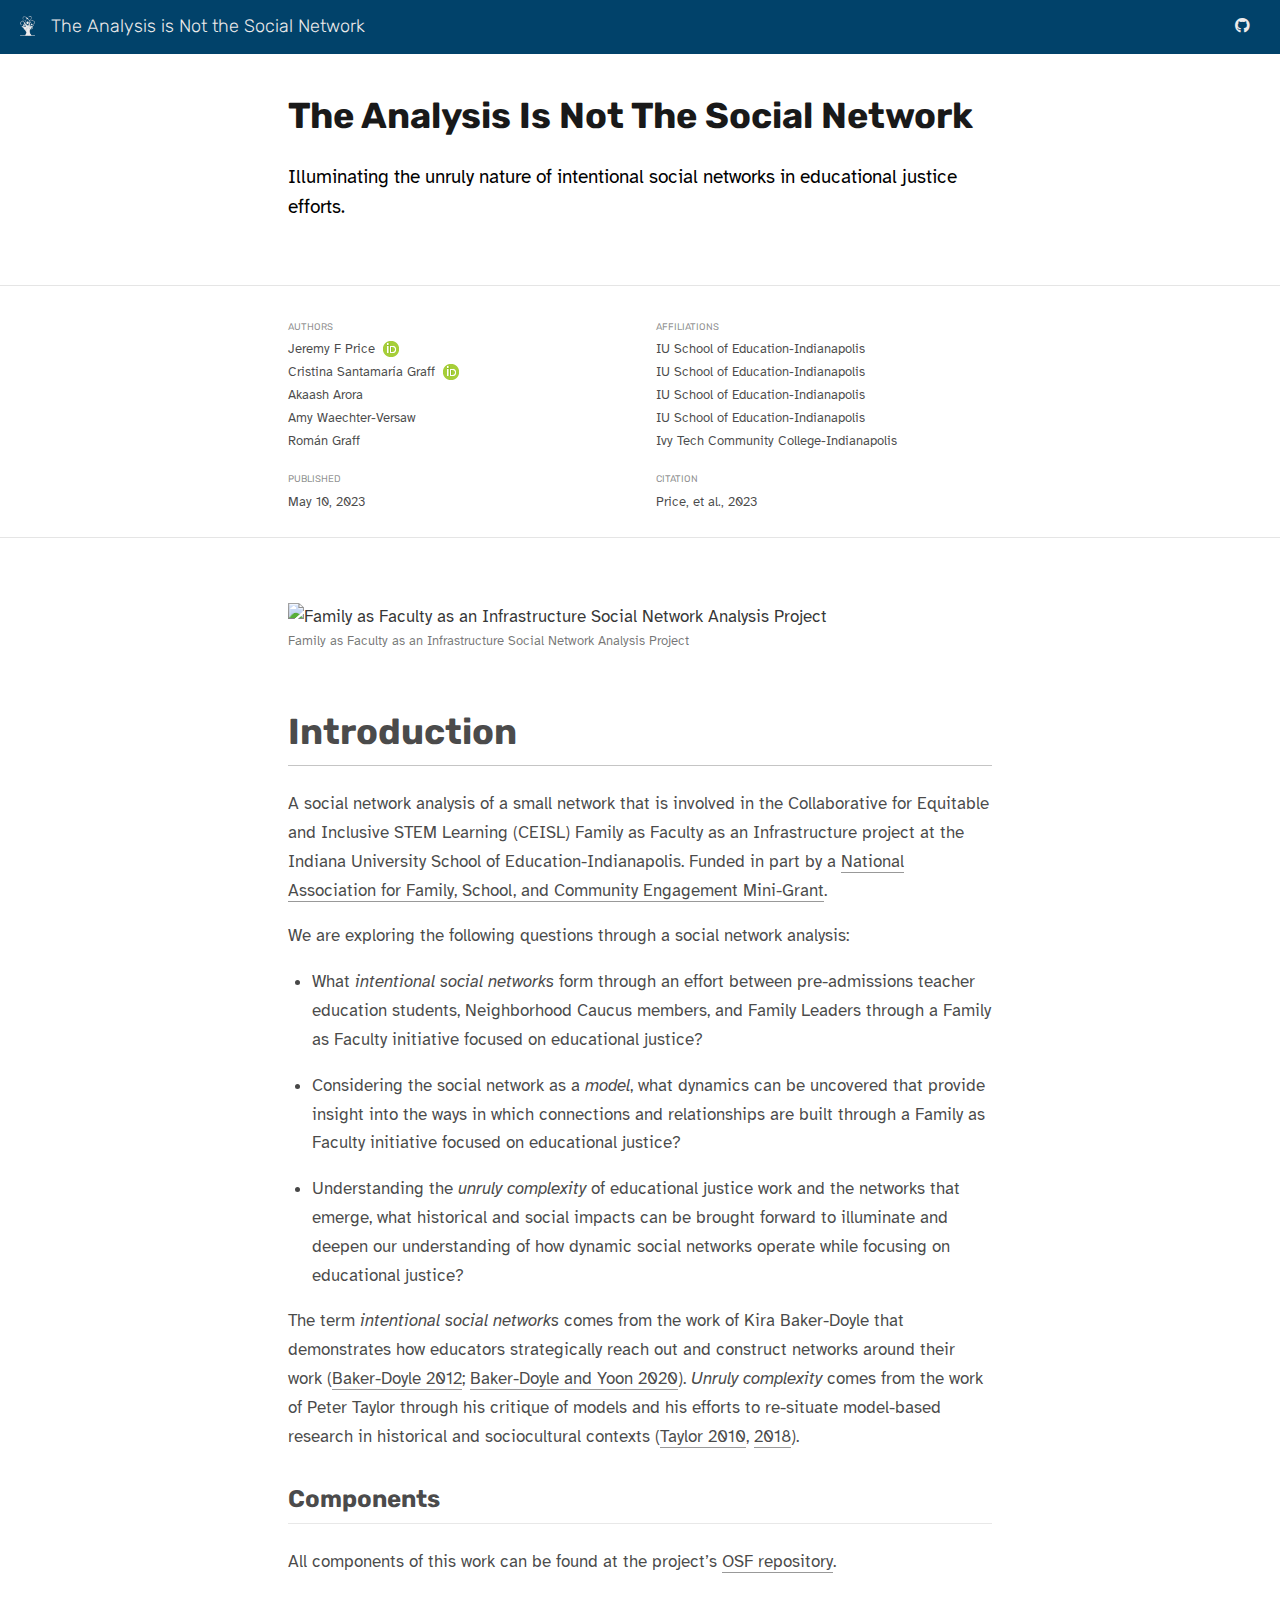
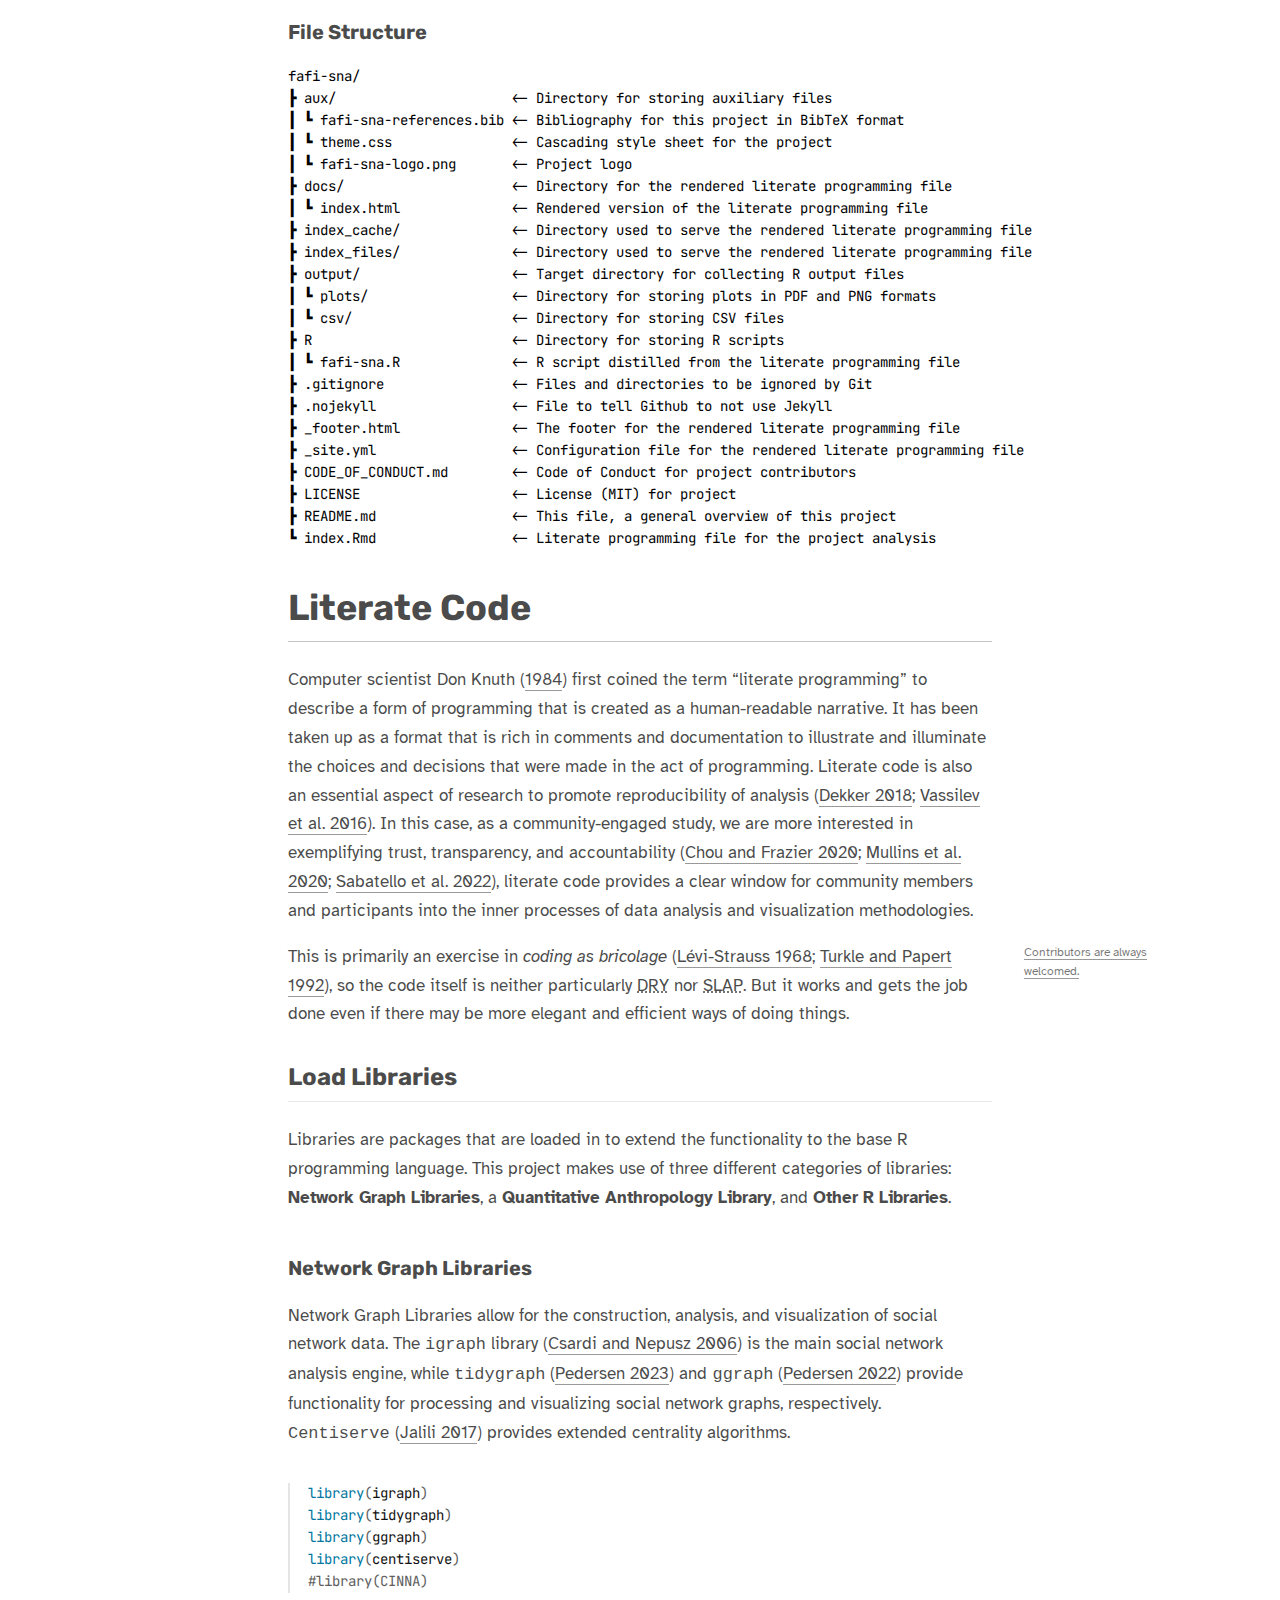
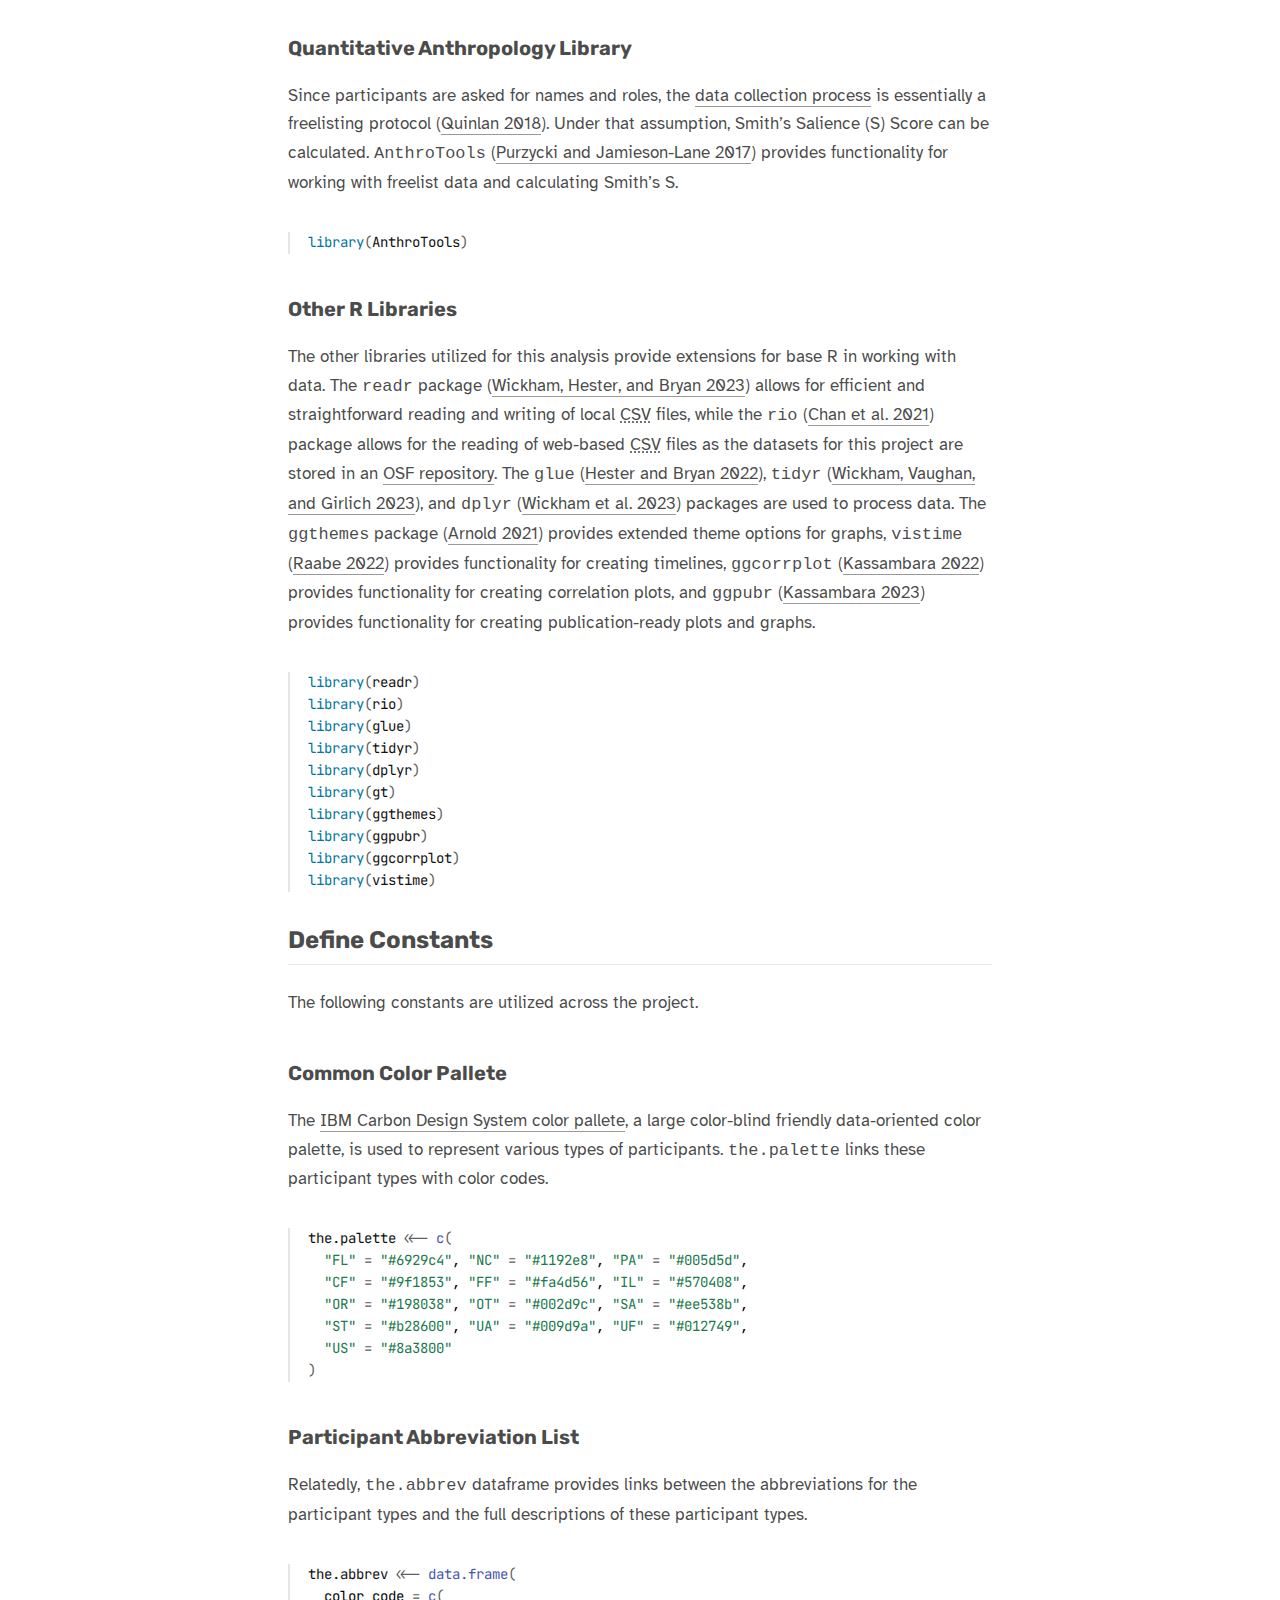
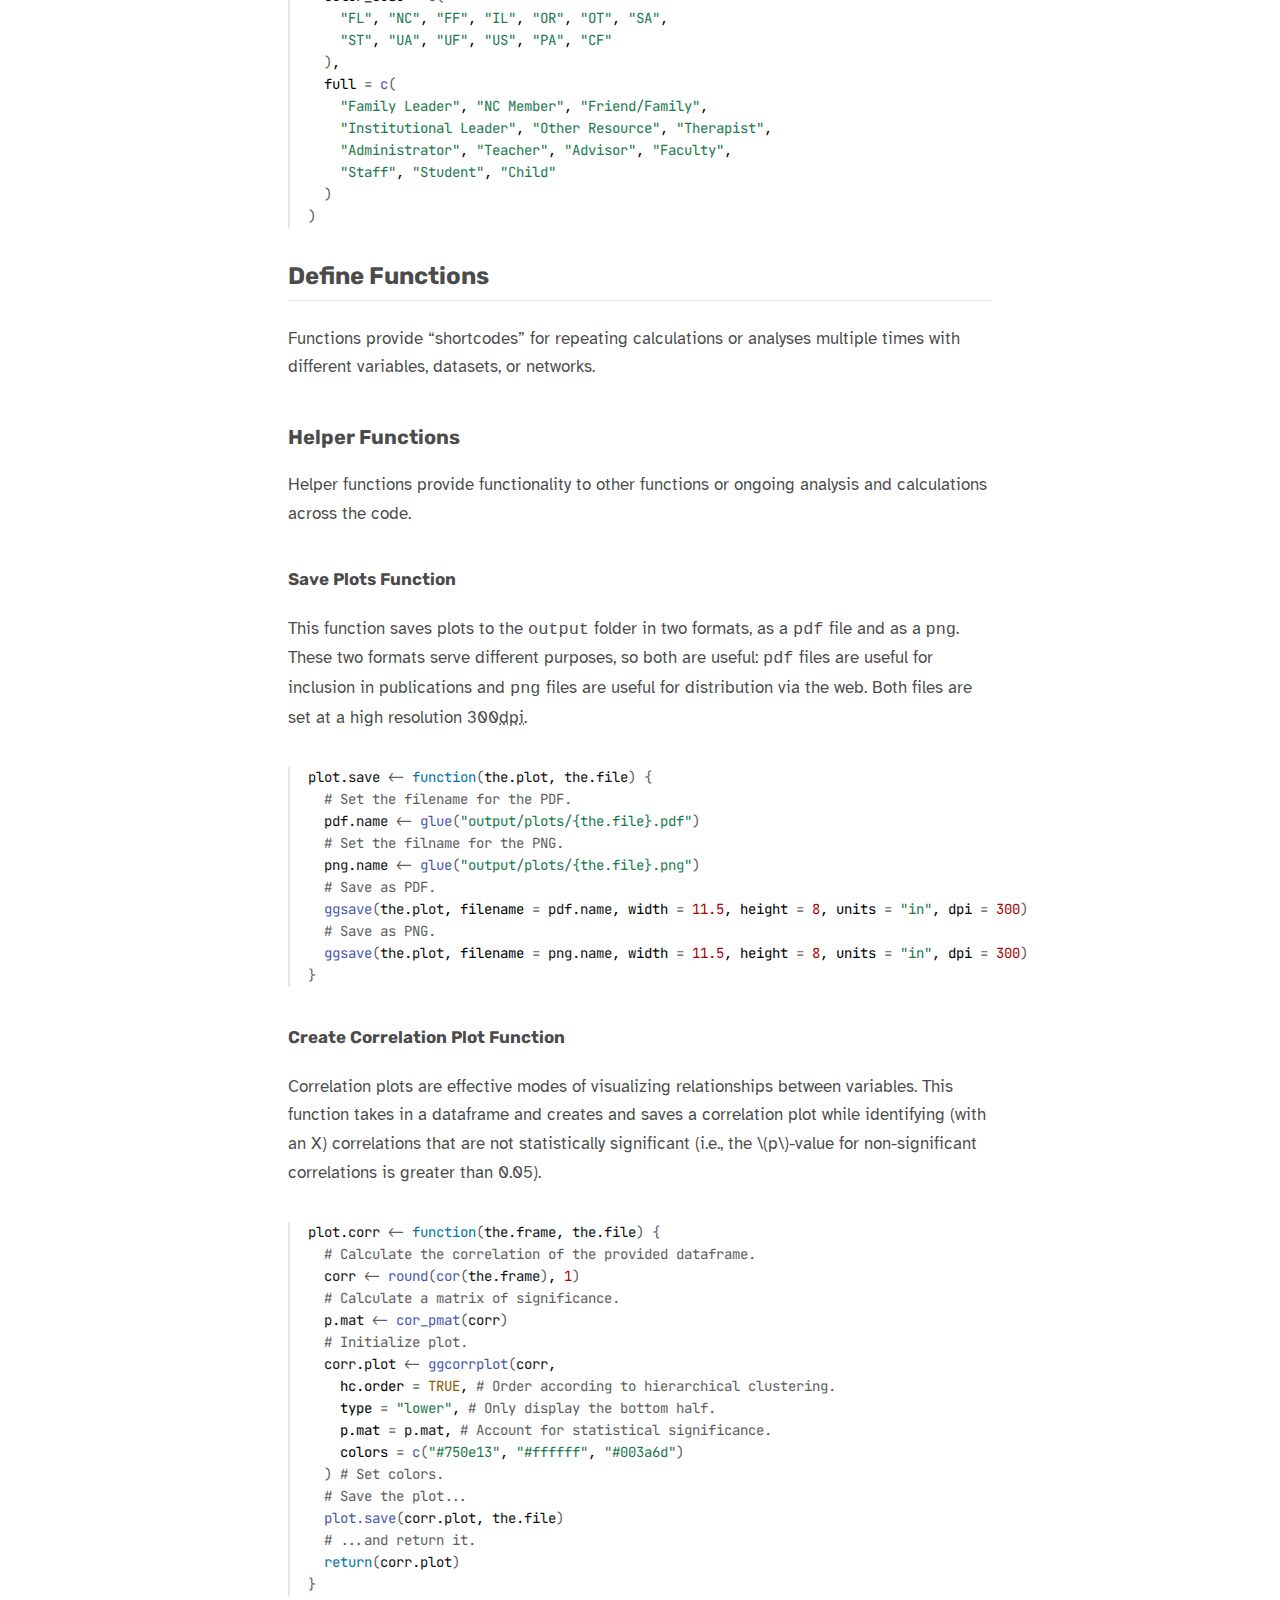
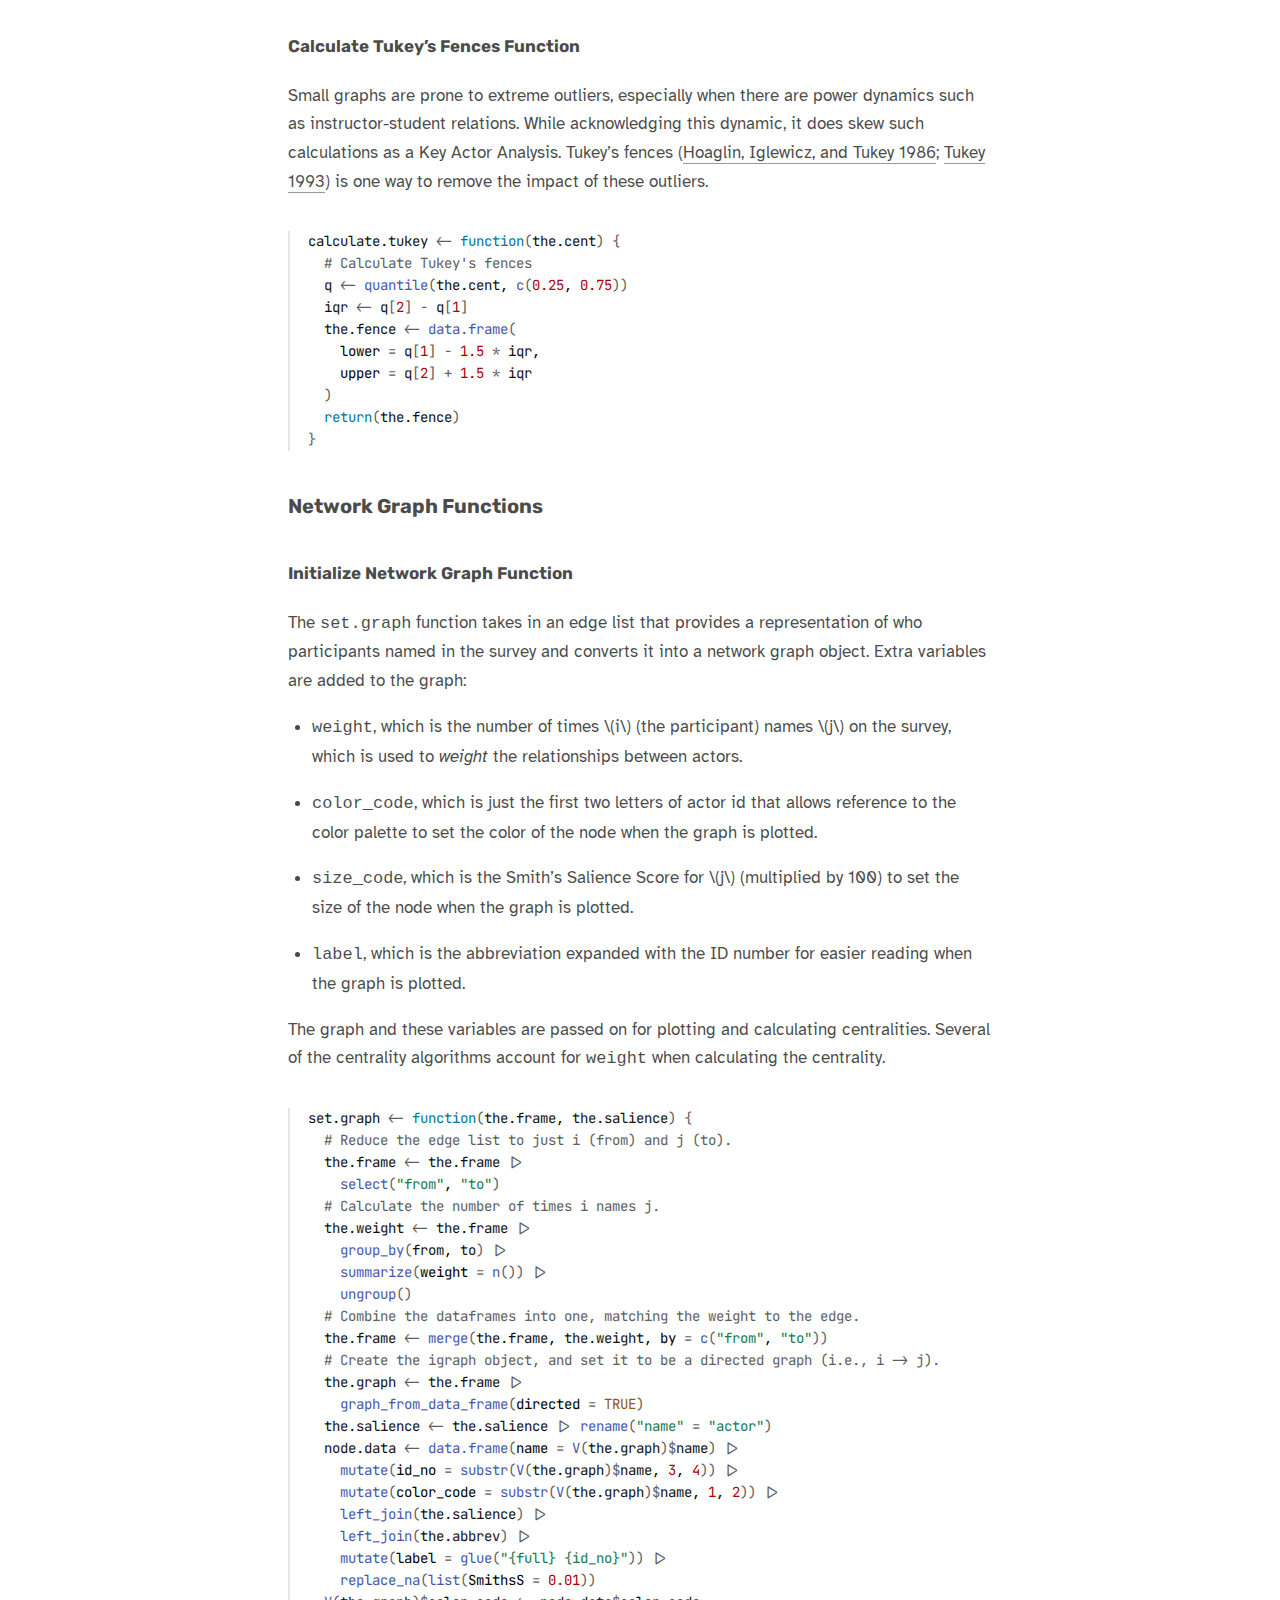
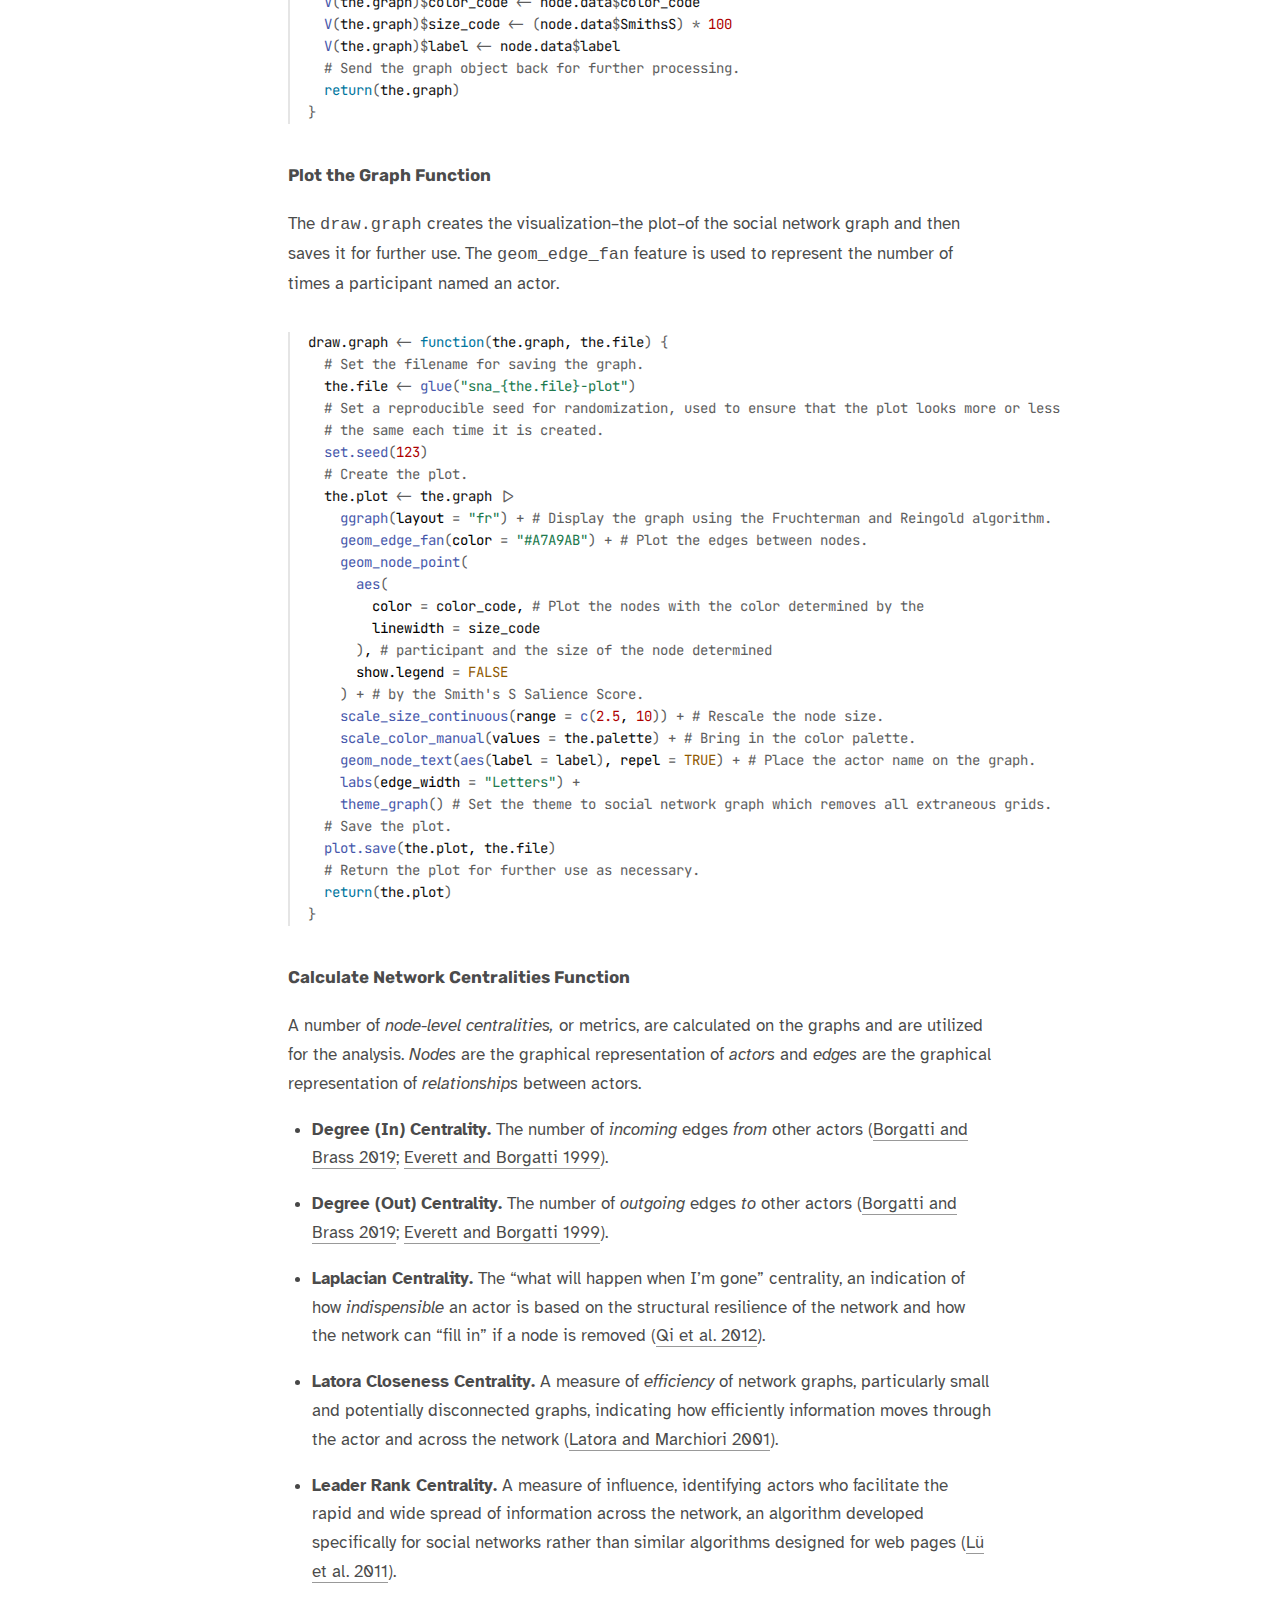
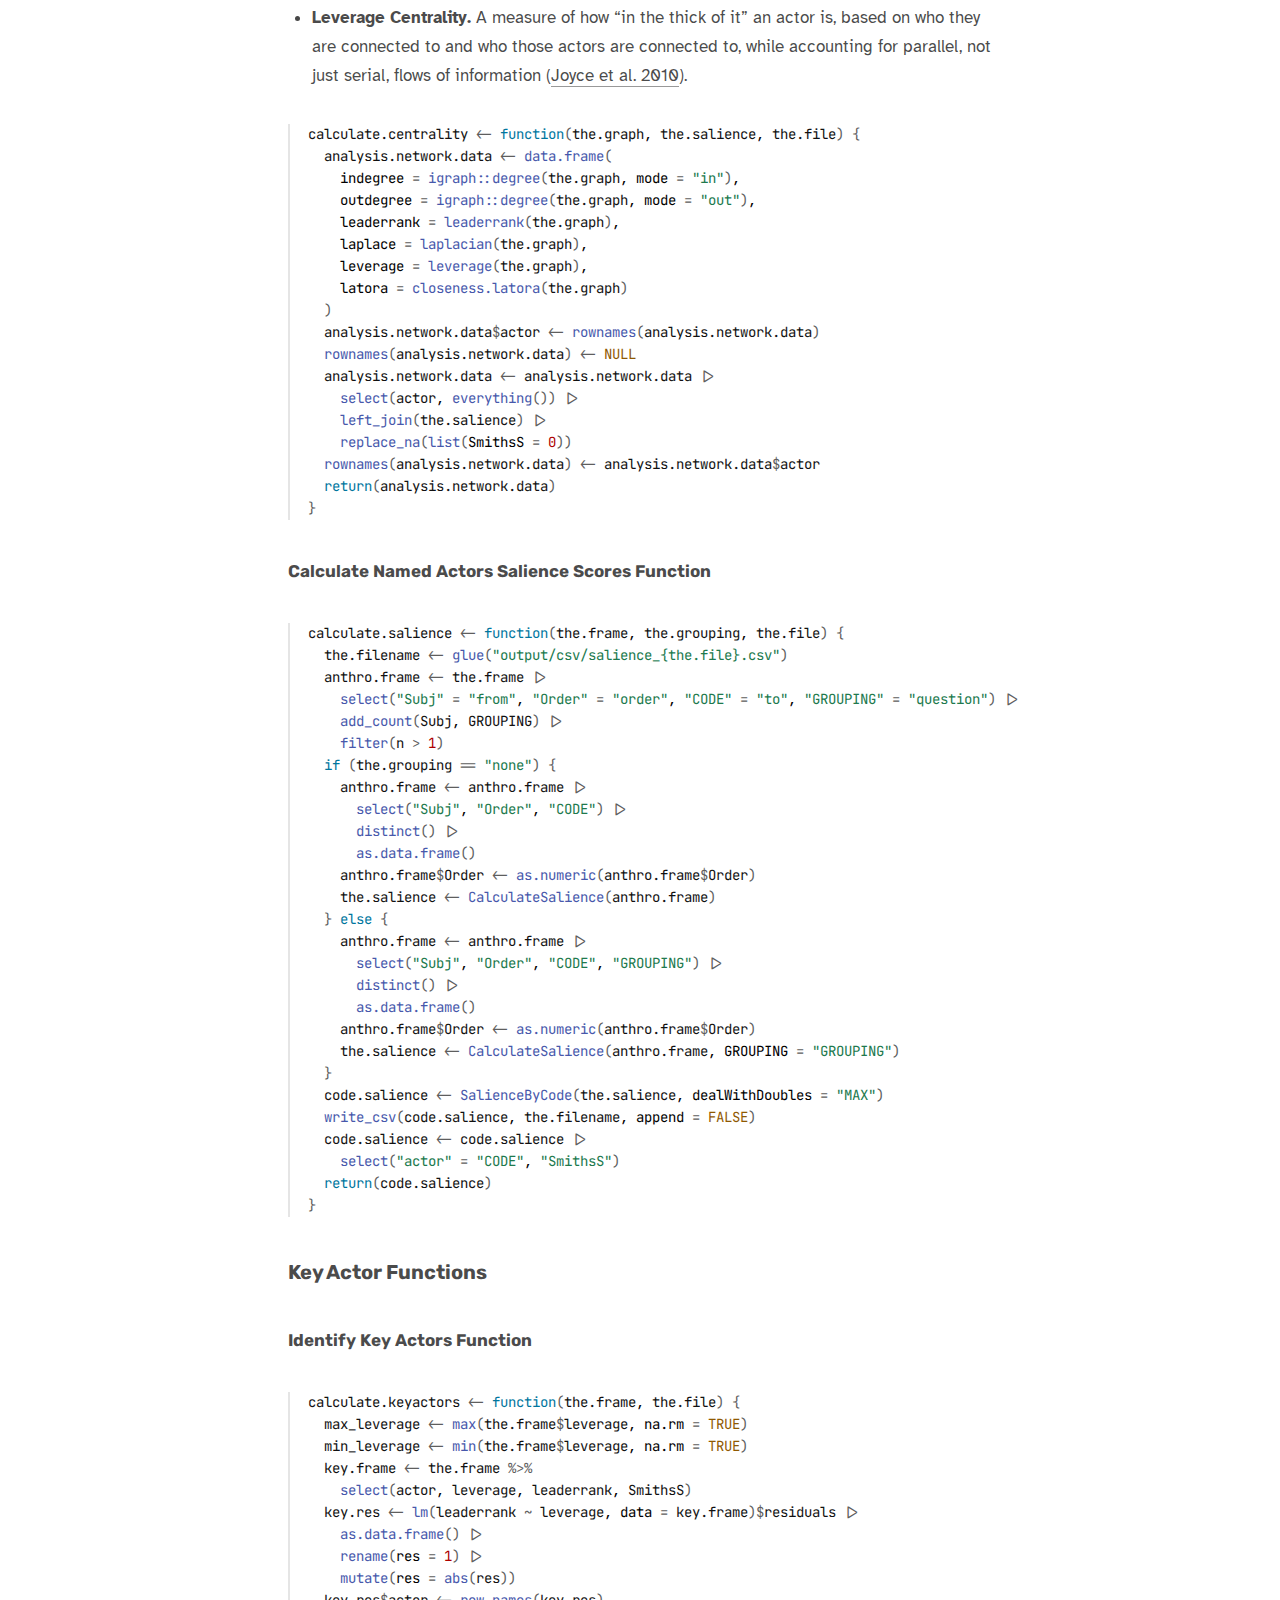
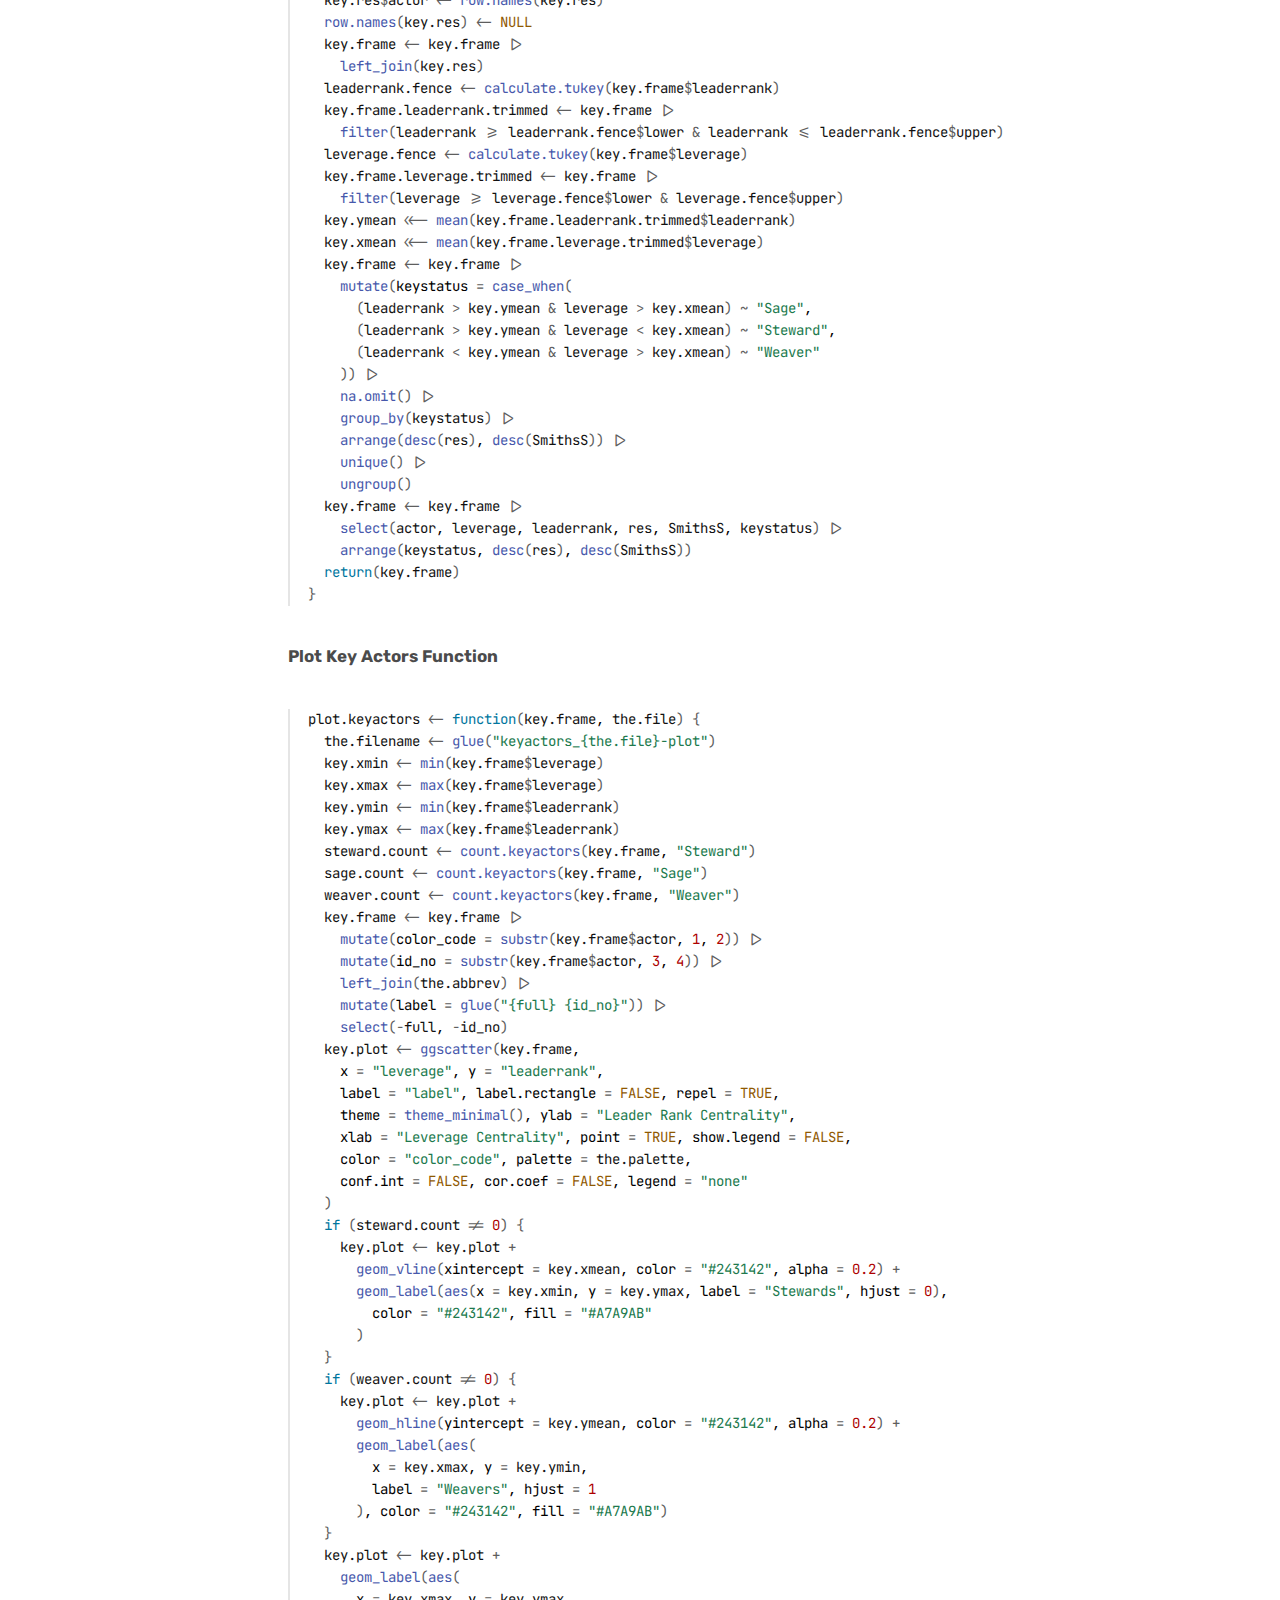
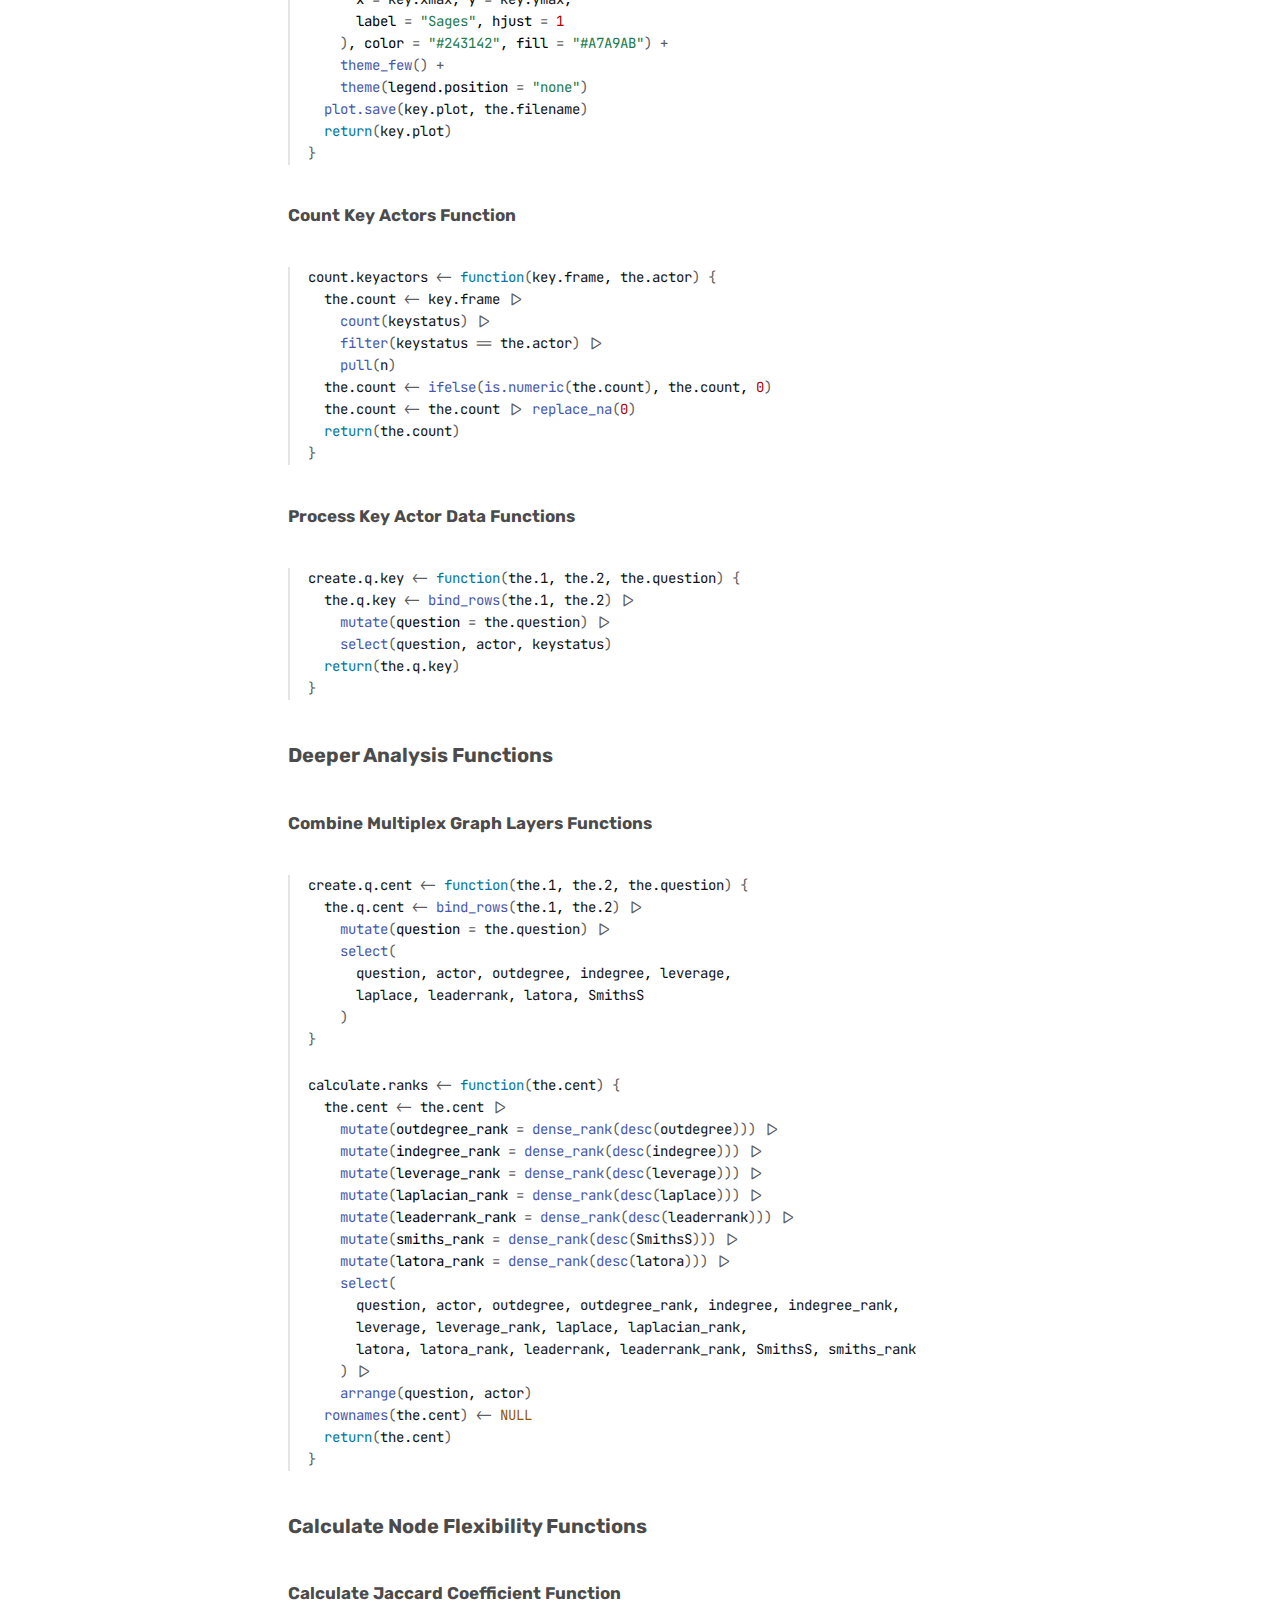
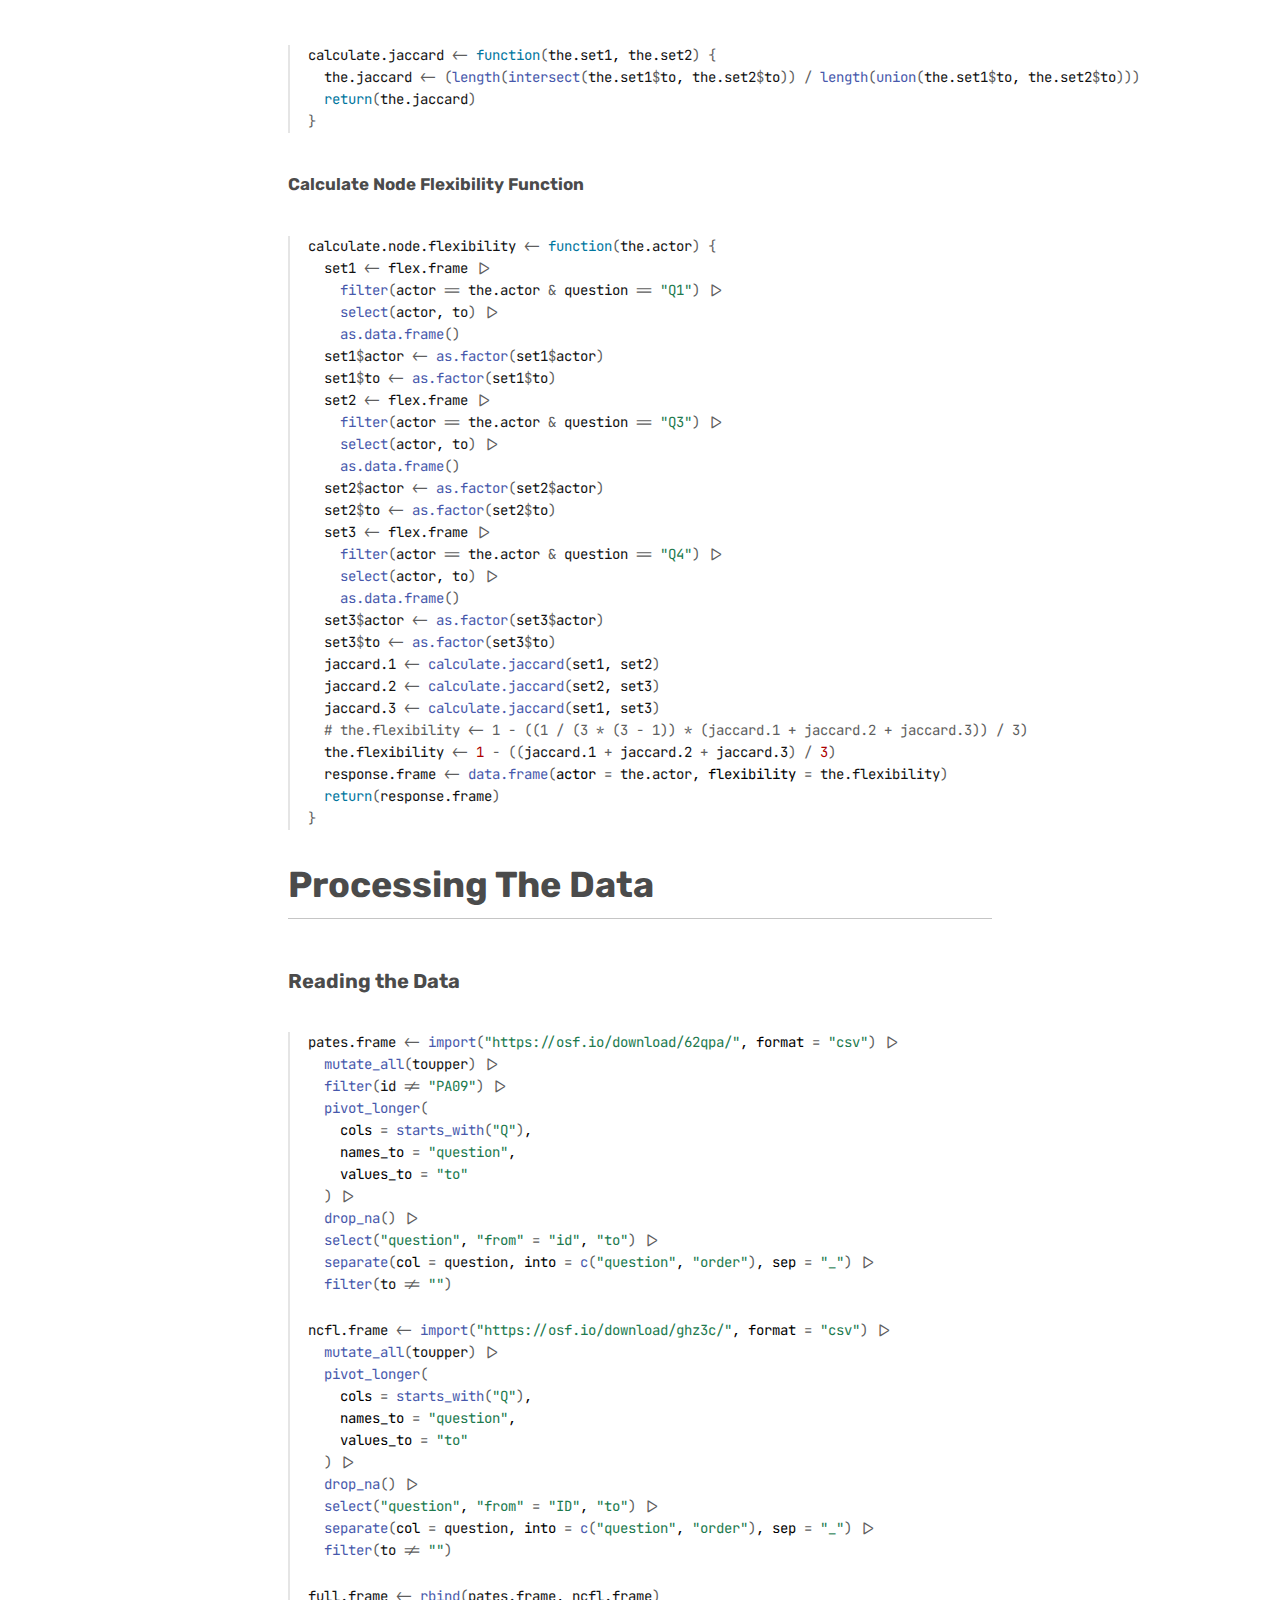
==== commit b9d4e62b: "restored css" ====
--- a/docs/index.html
+++ b/docs/index.html
@@ -116,8 +116,8 @@
   <link rel="license" href="https://creativecommons.org/licenses/by-nc-sa/4.0/"/>
 
   <!--  https://schema.org/Article -->
-  <meta property="article:published" itemprop="datePublished" content="2023-05-08"/>
-  <meta property="article:created" itemprop="dateCreated" content="2023-05-08"/>
+  <meta property="article:published" itemprop="datePublished" content="2023-05-10"/>
+  <meta property="article:created" itemprop="dateCreated" content="2023-05-10"/>
   <meta name="article:author" content="Jeremy F Price"/>
   <meta name="article:author" content="Cristina Santamaría Graff"/>
   <meta name="article:author" content="Akaash Arora"/>
@@ -140,8 +140,8 @@
   <meta name="citation_title" content="The Analysis is Not the Social Network: The Analysis Is Not The Social Network"/>
   <meta name="citation_fulltext_html_url" content="https://jeremyfprice.github.io/fafi-sna/"/>
   <meta name="citation_fulltext_world_readable" content=""/>
-  <meta name="citation_online_date" content="2023/05/08"/>
-  <meta name="citation_publication_date" content="2023/05/08"/>
+  <meta name="citation_online_date" content="2023/05/10"/>
+  <meta name="citation_publication_date" content="2023/05/10"/>
   <meta name="citation_author" content="Jeremy F Price"/>
   <meta name="citation_author_institution" content="IU School of Education-Indianapolis"/>
   <meta name="citation_author" content="Cristina Santamaría Graff"/>
@@ -159,7 +159,6 @@
   <meta name="citation_reference" content="citation_title=Literate Programming;citation_volume=27;citation_doi=10.1093/comjnl/27.2.97;citation_issn=0010-4620;citation_author=D. E. Knuth"/>
   <meta name="citation_reference" content="citation_title=Tidygraph: A tidy API for graph manipulation;citation_author=Thomas Lin Pedersen"/>
   <meta name="citation_reference" content="citation_title=Ggraph: An implementation of grammar of graphics for graphs and networks;citation_author=Thomas Lin Pedersen"/>
-  <meta name="citation_reference" content="citation_title=CINNA: An r/CRAN package to decipher central informative nodes in network analysis;citation_volume=35;citation_author=Minoo Ashtiani;citation_author=Mehdi Mirzaie;citation_author=Mohieddin Jafari"/>
   <meta name="citation_reference" content="citation_title=Centiserve: Find graph centrality indices;citation_author=Mahdi Jalili"/>
   <meta name="citation_reference" content="citation_title=The Freelisting Method;citation_publisher=Springer Singapore;citation_doi=10.1007/978-981-10-2779-6_12-2;citation_author=Marsha B. Quinlan"/>
   <meta name="citation_reference" content="citation_title=Readr: Read rectangular text data;citation_author=Hadley Wickham;citation_author=Jim Hester;citation_author=Jennifer Bryan"/>
@@ -193,7 +192,7 @@
   <!--radix_placeholder_rmarkdown_metadata-->
 
   <script type="text/json" id="radix-rmarkdown-metadata">
-  {"type":"list","attributes":{"names":{"type":"character","attributes":{},"value":["title","description","repository_url","preview","author","slug","date","output","navbar","creative_commons","bibliography","citation_url"]}},"value":[{"type":"character","attributes":{},"value":["The Analysis Is Not The Social Network"]},{"type":"character","attributes":{},"value":["Illuminating the unruly nature of intentional social networks in educational justice efforts.\n"]},{"type":"character","attributes":{},"value":["https://github.com/jeremyfprice/fafi-sna/"]},{"type":"character","attributes":{},"value":["aux/fafi-sna-logo.png"]},{"type":"list","attributes":{},"value":[{"type":"list","attributes":{"names":{"type":"character","attributes":{},"value":["name","url","affiliation","affiliation_url","orcid_id"]}},"value":[{"type":"character","attributes":{},"value":["Jeremy F Price"]},{"type":"character","attributes":{},"value":["https://www.jeremyfprice.info/"]},{"type":"character","attributes":{},"value":["IU School of Education-Indianapolis"]},{"type":"character","attributes":{},"value":["https://education.iupui.edu/"]},{"type":"character","attributes":{},"value":["0000-0002-6506-3526"]}]},{"type":"list","attributes":{"names":{"type":"character","attributes":{},"value":["name","affiliation","affiliation_url","orcid_id"]}},"value":[{"type":"character","attributes":{},"value":["Cristina Santamaría Graff"]},{"type":"character","attributes":{},"value":["IU School of Education-Indianapolis"]},{"type":"character","attributes":{},"value":["https://education.iupui.edu/"]},{"type":"character","attributes":{},"value":["0000-0002-4628-8949"]}]},{"type":"list","attributes":{"names":{"type":"character","attributes":{},"value":["name","affiliation","affiliation_url"]}},"value":[{"type":"character","attributes":{},"value":["Akaash Arora"]},{"type":"character","attributes":{},"value":["IU School of Education-Indianapolis"]},{"type":"character","attributes":{},"value":["https://education.iupui.edu/"]}]},{"type":"list","attributes":{"names":{"type":"character","attributes":{},"value":["name","affiliation","affiliation_url"]}},"value":[{"type":"character","attributes":{},"value":["Amy Waechter-Versaw"]},{"type":"character","attributes":{},"value":["IU School of Education-Indianapolis"]},{"type":"character","attributes":{},"value":["https://education.iupui.edu/"]}]},{"type":"list","attributes":{"names":{"type":"character","attributes":{},"value":["name","affiliation","affiliation_url"]}},"value":[{"type":"character","attributes":{},"value":["Román Graff"]},{"type":"character","attributes":{},"value":["Ivy Tech Community College-Indianapolis"]},{"type":"character","attributes":{},"value":["https://www.ivytech.edu/locations/indianapolis/"]}]}]},{"type":"character","attributes":{},"value":["price2023fafisna"]},{"type":"character","attributes":{},"value":["2023-05-08"]},{"type":"list","attributes":{"names":{"type":"character","attributes":{},"value":["distill::distill_article"]}},"value":[{"type":"list","attributes":{"names":{"type":"character","attributes":{},"value":["self_contained","theme"]}},"value":[{"type":"logical","attributes":{},"value":[false]},{"type":"character","attributes":{},"value":["aux/theme.css"]}]}]},{"type":"list","attributes":{"names":{"type":"character","attributes":{},"value":["source_url"]}},"value":[{"type":"character","attributes":{},"value":["https://github.com/jeremyfprice/fafi-sna/"]}]},{"type":"character","attributes":{},"value":["CC BY-NC-SA"]},{"type":"character","attributes":{},"value":["aux/fafi-sna-references.bib"]},{"type":"character","attributes":{},"value":["https://jeremyfprice.github.io/fafi-sna/"]}]}
+  {"type":"list","attributes":{"names":{"type":"character","attributes":{},"value":["title","description","repository_url","preview","author","slug","date","output","navbar","creative_commons","bibliography","citation_url"]}},"value":[{"type":"character","attributes":{},"value":["The Analysis Is Not The Social Network"]},{"type":"character","attributes":{},"value":["Illuminating the unruly nature of intentional social networks in educational justice efforts.\n"]},{"type":"character","attributes":{},"value":["https://github.com/jeremyfprice/fafi-sna/"]},{"type":"character","attributes":{},"value":["aux/fafi-sna-git-logo.png"]},{"type":"list","attributes":{},"value":[{"type":"list","attributes":{"names":{"type":"character","attributes":{},"value":["name","url","affiliation","affiliation_url","orcid_id"]}},"value":[{"type":"character","attributes":{},"value":["Jeremy F Price"]},{"type":"character","attributes":{},"value":["https://www.jeremyfprice.info/"]},{"type":"character","attributes":{},"value":["IU School of Education-Indianapolis"]},{"type":"character","attributes":{},"value":["https://education.iupui.edu/"]},{"type":"character","attributes":{},"value":["0000-0002-6506-3526"]}]},{"type":"list","attributes":{"names":{"type":"character","attributes":{},"value":["name","affiliation","affiliation_url","orcid_id"]}},"value":[{"type":"character","attributes":{},"value":["Cristina Santamaría Graff"]},{"type":"character","attributes":{},"value":["IU School of Education-Indianapolis"]},{"type":"character","attributes":{},"value":["https://education.iupui.edu/"]},{"type":"character","attributes":{},"value":["0000-0002-4628-8949"]}]},{"type":"list","attributes":{"names":{"type":"character","attributes":{},"value":["name","affiliation","affiliation_url"]}},"value":[{"type":"character","attributes":{},"value":["Akaash Arora"]},{"type":"character","attributes":{},"value":["IU School of Education-Indianapolis"]},{"type":"character","attributes":{},"value":["https://education.iupui.edu/"]}]},{"type":"list","attributes":{"names":{"type":"character","attributes":{},"value":["name","affiliation","affiliation_url"]}},"value":[{"type":"character","attributes":{},"value":["Amy Waechter-Versaw"]},{"type":"character","attributes":{},"value":["IU School of Education-Indianapolis"]},{"type":"character","attributes":{},"value":["https://education.iupui.edu/"]}]},{"type":"list","attributes":{"names":{"type":"character","attributes":{},"value":["name","affiliation","affiliation_url"]}},"value":[{"type":"character","attributes":{},"value":["Román Graff"]},{"type":"character","attributes":{},"value":["Ivy Tech Community College-Indianapolis"]},{"type":"character","attributes":{},"value":["https://www.ivytech.edu/locations/indianapolis/"]}]}]},{"type":"character","attributes":{},"value":["price2023fafisna"]},{"type":"character","attributes":{},"value":["2023-05-10"]},{"type":"list","attributes":{"names":{"type":"character","attributes":{},"value":["distill::distill_article"]}},"value":[{"type":"list","attributes":{"names":{"type":"character","attributes":{},"value":["self_contained","theme"]}},"value":[{"type":"logical","attributes":{},"value":[false]},{"type":"character","attributes":{},"value":["aux/theme.css"]}]}]},{"type":"list","attributes":{"names":{"type":"character","attributes":{},"value":["source_url"]}},"value":[{"type":"character","attributes":{},"value":["https://github.com/jeremyfprice/fafi-sna/"]}]},{"type":"character","attributes":{},"value":["CC BY-NC-SA"]},{"type":"character","attributes":{},"value":["aux/fafi-sna-references.bib"]},{"type":"character","attributes":{},"value":["https://jeremyfprice.github.io/fafi-sna/"]}]}
   </script>
   <!--/radix_placeholder_rmarkdown_metadata-->
   <!--radix_placeholder_navigation_in_header-->
@@ -2297,17 +2296,17 @@
 
   .distill-site-header {
     --title-size:       18px;
-    --text-color:       #243142;
+    --text-color:       #EDEBEB;
     --text-size:        15px;
-    --hover-color:      #EDEBEB;
-    --bkgd-color:       #99000066;
+    --hover-color:      #ffffff;
+    --bkgd-color:       #01426A;
   }
 
   .distill-site-footer {
-    --text-color:       #243142;
+    --text-color:       #EDEBEB;
     --text-size:        15px;
-    --hover-color:      #EDEBEB;
-    --bkgd-color:       #99000066;
+    --hover-color:      #ffffff;
+    --bkgd-color:       #01426A;
   }
 
   /*-- Additional custom styles --*/
@@ -2489,8 +2488,6 @@
   }</style>
   <!--/radix_placeholder_distill-->
   <script src="site_libs/header-attrs-2.21/header-attrs.js"></script>
-  <link href="site_libs/pagedtable-1.1/css/pagedtable.css" rel="stylesheet" />
-  <script src="site_libs/pagedtable-1.1/js/pagedtable.js"></script>
   <script src="site_libs/popper-2.6.0/popper.min.js"></script>
   <link href="site_libs/tippy-6.2.7/tippy.css" rel="stylesheet" />
   <link href="site_libs/tippy-6.2.7/tippy-light-border.css" rel="stylesheet" />
@@ -2510,7 +2507,7 @@
 <!--radix_placeholder_front_matter-->
 
 <script id="distill-front-matter" type="text/json">
-{"title":"The Analysis Is Not The Social Network","description":"Illuminating the unruly nature of intentional social networks in educational justice efforts.","authors":[{"author":"Jeremy F Price","authorURL":"https://www.jeremyfprice.info/","affiliation":"IU School of Education-Indianapolis","affiliationURL":"https://education.iupui.edu/","orcidID":"0000-0002-6506-3526"},{"author":"Cristina Santamaría Graff","authorURL":"#","affiliation":"IU School of Education-Indianapolis","affiliationURL":"https://education.iupui.edu/","orcidID":"0000-0002-4628-8949"},{"author":"Akaash Arora","authorURL":"#","affiliation":"IU School of Education-Indianapolis","affiliationURL":"https://education.iupui.edu/","orcidID":""},{"author":"Amy Waechter-Versaw","authorURL":"#","affiliation":"IU School of Education-Indianapolis","affiliationURL":"https://education.iupui.edu/","orcidID":""},{"author":"Román Graff","authorURL":"#","affiliation":"Ivy Tech Community College-Indianapolis","affiliationURL":"https://www.ivytech.edu/locations/indianapolis/","orcidID":""}],"publishedDate":"2023-05-08T00:00:00.000-04:00","citationText":"Price, et al., 2023"}
+{"title":"The Analysis Is Not The Social Network","description":"Illuminating the unruly nature of intentional social networks in educational justice efforts.","authors":[{"author":"Jeremy F Price","authorURL":"https://www.jeremyfprice.info/","affiliation":"IU School of Education-Indianapolis","affiliationURL":"https://education.iupui.edu/","orcidID":"0000-0002-6506-3526"},{"author":"Cristina Santamaría Graff","authorURL":"#","affiliation":"IU School of Education-Indianapolis","affiliationURL":"https://education.iupui.edu/","orcidID":"0000-0002-4628-8949"},{"author":"Akaash Arora","authorURL":"#","affiliation":"IU School of Education-Indianapolis","affiliationURL":"https://education.iupui.edu/","orcidID":""},{"author":"Amy Waechter-Versaw","authorURL":"#","affiliation":"IU School of Education-Indianapolis","affiliationURL":"https://education.iupui.edu/","orcidID":""},{"author":"Román Graff","authorURL":"#","affiliation":"Ivy Tech Community College-Indianapolis","affiliationURL":"https://www.ivytech.edu/locations/indianapolis/","orcidID":""}],"publishedDate":"2023-05-10T00:00:00.000-04:00","citationText":"Price, et al., 2023"}
 </script>
 
 <!--/radix_placeholder_front_matter-->
@@ -2553,7 +2550,7 @@
   
 ,   Román Graff  (Ivy Tech Community College-Indianapolis)<a href="https://www.ivytech.edu/locations/indianapolis/" class="uri">https://www.ivytech.edu/locations/indianapolis/</a>
   
-<br/>2023-05-08
+<br/>2023-05-10
 </div>
 
 <div class="d-article">
@@ -2561,7 +2558,7 @@
 
 </div>
 <figure>
-<img src="aux/fafi-sna-logo.png" alt="Family as Faculty as an Infrastructure Social Network Analysis Project" />
+<img src="aux/fafi-sna-git-logo.png" alt="Family as Faculty as an Infrastructure Social Network Analysis Project" />
 <figcaption aria-hidden="true">Family as Faculty as an Infrastructure Social Network Analysis Project</figcaption>
 </figure>
 <h1 id="introduction">Introduction</h1>
@@ -2587,16 +2584,16 @@
 <span class="citation" data-cites="taylorUnrulyComplexityEcology2010 taylorComplexityConstructionIntersecting2018">(<a href="#ref-taylorUnrulyComplexityEcology2010" role="doc-biblioref">Taylor 2010</a>, <a href="#ref-taylorComplexityConstructionIntersecting2018" role="doc-biblioref">2018</a>)</span>.</p>
 <h2 id="components">Components</h2>
 <p>All components of this work can be found at the project’s <a href="https://osf.io/kxhp9/?view_only=eb0fefe6b5bd41b6955c2a4c657e785e">OSF repository</a>.</p>
-<h3 id="directory-structure">Directory Structure</h3>
+<h3 id="file-structure">File Structure</h3>
 <pre><code>fafi-sna/
-┣ .github/                  &lt;- Directory used by Github to serve webpage
-┃ ┗ workflows/
 ┣ aux/                      &lt;- Directory for storing auxiliary files
 ┃ ┗ fafi-sna-references.bib &lt;- Bibliography for this project in BibTeX format
 ┃ ┗ theme.css               &lt;- Cascading style sheet for the project
 ┃ ┗ fafi-sna-logo.png       &lt;- Project logo
 ┣ docs/                     &lt;- Directory for the rendered literate programming file
 ┃ ┗ index.html              &lt;- Rendered version of the literate programming file
+┣ index_cache/              &lt;- Directory used to serve the rendered literate programming file
+┣ index_files/              &lt;- Directory used to serve the rendered literate programming file
 ┣ output/                   &lt;- Target directory for collecting R output files
 ┃ ┗ plots/                  &lt;- Directory for storing plots in PDF and PNG formats
 ┃ ┗ csv/                    &lt;- Directory for storing CSV files
@@ -2604,6 +2601,8 @@
 ┃ ┗ fafi-sna.R              &lt;- R script distilled from the literate programming file
 ┣ .gitignore                &lt;- Files and directories to be ignored by Git
 ┣ .nojekyll                 &lt;- File to tell Github to not use Jekyll
+┣ _footer.html              &lt;- The footer for the rendered literate programming file
+┣ _site.yml                 &lt;- Configuration file for the rendered literate programming file
 ┣ CODE_OF_CONDUCT.md        &lt;- Code of Conduct for project contributors
 ┣ LICENSE                   &lt;- License (MIT) for project
 ┣ README.md                 &lt;- This file, a general overview of this project
@@ -2636,15 +2635,14 @@
 social network data. The <code>igraph</code> library <span class="citation" data-cites="csard2006igraph">(<a href="#ref-csard2006igraph" role="doc-biblioref">Csardi and Nepusz 2006</a>)</span> is the main social network
 analysis engine, while <code>tidygraph</code> <span class="citation" data-cites="thomas2023tidygraph">(<a href="#ref-thomas2023tidygraph" role="doc-biblioref">Pedersen 2023</a>)</span> and <code>ggraph</code> <span class="citation" data-cites="pedersen2022ggraph">(<a href="#ref-pedersen2022ggraph" role="doc-biblioref">Pedersen 2022</a>)</span>
 provide functionality for processing and visualizing social network graphs, respectively.
-<code>Centiserve</code> <span class="citation" data-cites="jalili2017centiserve">(<a href="#ref-jalili2017centiserve" role="doc-biblioref">Jalili 2017</a>)</span> and <code>CINNA</code> <span class="citation" data-cites="ashtiani2019cinna">(<a href="#ref-ashtiani2019cinna" role="doc-biblioref">Ashtiani, Mirzaie, and Jafari 2019</a>)</span> provide extended
-centrality algorithms.</p>
+<code>Centiserve</code> <span class="citation" data-cites="jalili2017centiserve">(<a href="#ref-jalili2017centiserve" role="doc-biblioref">Jalili 2017</a>)</span> provides extended centrality algorithms.</p>
 <div class="layout-chunk" data-layout="l-body">
 <div class="sourceCode">
 <pre class="sourceCode r"><code class="sourceCode r"><span><span class='kw'><a href='https://rdrr.io/r/base/library.html'>library</a></span><span class='op'>(</span><span class='va'><a href='https://r.igraph.org/'>igraph</a></span><span class='op'>)</span></span>
 <span><span class='kw'><a href='https://rdrr.io/r/base/library.html'>library</a></span><span class='op'>(</span><span class='va'><a href='https://tidygraph.data-imaginist.com'>tidygraph</a></span><span class='op'>)</span></span>
 <span><span class='kw'><a href='https://rdrr.io/r/base/library.html'>library</a></span><span class='op'>(</span><span class='va'><a href='https://ggraph.data-imaginist.com'>ggraph</a></span><span class='op'>)</span></span>
 <span><span class='kw'><a href='https://rdrr.io/r/base/library.html'>library</a></span><span class='op'>(</span><span class='va'><a href='http://www.centiserver.org/'>centiserve</a></span><span class='op'>)</span></span>
-<span><span class='kw'><a href='https://rdrr.io/r/base/library.html'>library</a></span><span class='op'>(</span><span class='va'>CINNA</span><span class='op'>)</span></span></code></pre>
+<span><span class='co'>#library(CINNA)</span></span></code></pre>
 </div>
 </div>
 <h3 id="quantitative-anthropology-library">Quantitative Anthropology Library</h3>
@@ -2674,6 +2672,7 @@
 <span><span class='kw'><a href='https://rdrr.io/r/base/library.html'>library</a></span><span class='op'>(</span><span class='va'><a href='https://github.com/tidyverse/glue'>glue</a></span><span class='op'>)</span></span>
 <span><span class='kw'><a href='https://rdrr.io/r/base/library.html'>library</a></span><span class='op'>(</span><span class='va'><a href='https://tidyr.tidyverse.org'>tidyr</a></span><span class='op'>)</span></span>
 <span><span class='kw'><a href='https://rdrr.io/r/base/library.html'>library</a></span><span class='op'>(</span><span class='va'><a href='https://dplyr.tidyverse.org'>dplyr</a></span><span class='op'>)</span></span>
+<span><span class='kw'><a href='https://rdrr.io/r/base/library.html'>library</a></span><span class='op'>(</span><span class='va'><a href='https://gt.rstudio.com/'>gt</a></span><span class='op'>)</span></span>
 <span><span class='kw'><a href='https://rdrr.io/r/base/library.html'>library</a></span><span class='op'>(</span><span class='va'><a href='https://github.com/jrnold/ggthemes'>ggthemes</a></span><span class='op'>)</span></span>
 <span><span class='kw'><a href='https://rdrr.io/r/base/library.html'>library</a></span><span class='op'>(</span><span class='va'><a href='https://rpkgs.datanovia.com/ggpubr/'>ggpubr</a></span><span class='op'>)</span></span>
 <span><span class='kw'><a href='https://rdrr.io/r/base/library.html'>library</a></span><span class='op'>(</span><span class='va'><a href='http://www.sthda.com/english/wiki/ggcorrplot-visualization-of-a-correlation-matrix-using-ggplot2'>ggcorrplot</a></span><span class='op'>)</span></span>
@@ -2881,7 +2880,7 @@
 <span>    <span class='fu'><a href='https://ggraph.data-imaginist.com/reference/geom_node_point.html'>geom_node_point</a></span><span class='op'>(</span></span>
 <span>      <span class='fu'><a href='https://ggplot2.tidyverse.org/reference/aes.html'>aes</a></span><span class='op'>(</span></span>
 <span>        color <span class='op'>=</span> <span class='va'>color_code</span>, <span class='co'># Plot the nodes with the color determined by the</span></span>
-<span>        size <span class='op'>=</span> <span class='va'>size_code</span></span>
+<span>        linewidth <span class='op'>=</span> <span class='va'>size_code</span></span>
 <span>      <span class='op'>)</span>, <span class='co'># participant and the size of the node determined</span></span>
 <span>      show.legend <span class='op'>=</span> <span class='cn'>FALSE</span></span>
 <span>    <span class='op'>)</span> <span class='op'>+</span> <span class='co'># by the Smith's S Salience Score.</span></span>
@@ -3026,7 +3025,7 @@
 <span>  <span class='va'>steward.count</span> <span class='op'>&lt;-</span> <span class='fu'>count.keyactors</span><span class='op'>(</span><span class='va'>key.frame</span>, <span class='st'>"Steward"</span><span class='op'>)</span></span>
 <span>  <span class='va'>sage.count</span> <span class='op'>&lt;-</span> <span class='fu'>count.keyactors</span><span class='op'>(</span><span class='va'>key.frame</span>, <span class='st'>"Sage"</span><span class='op'>)</span></span>
 <span>  <span class='va'>weaver.count</span> <span class='op'>&lt;-</span> <span class='fu'>count.keyactors</span><span class='op'>(</span><span class='va'>key.frame</span>, <span class='st'>"Weaver"</span><span class='op'>)</span></span>
-<span>  <span class='va'>key.frame</span> <span class='op'>&lt;-</span> <span class='va'>key.frame</span>  <span class='op'>|&gt;</span></span>
+<span>  <span class='va'>key.frame</span> <span class='op'>&lt;-</span> <span class='va'>key.frame</span> <span class='op'>|&gt;</span></span>
 <span>    <span class='fu'><a href='https://dplyr.tidyverse.org/reference/mutate.html'>mutate</a></span><span class='op'>(</span>color_code <span class='op'>=</span> <span class='fu'><a href='https://rdrr.io/r/base/substr.html'>substr</a></span><span class='op'>(</span><span class='va'>key.frame</span><span class='op'>$</span><span class='va'>actor</span>, <span class='fl'>1</span>, <span class='fl'>2</span><span class='op'>)</span><span class='op'>)</span> <span class='op'>|&gt;</span></span>
 <span>    <span class='fu'><a href='https://dplyr.tidyverse.org/reference/mutate.html'>mutate</a></span><span class='op'>(</span>id_no <span class='op'>=</span> <span class='fu'><a href='https://rdrr.io/r/base/substr.html'>substr</a></span><span class='op'>(</span><span class='va'>key.frame</span><span class='op'>$</span><span class='va'>actor</span>, <span class='fl'>3</span>, <span class='fl'>4</span><span class='op'>)</span><span class='op'>)</span> <span class='op'>|&gt;</span></span>
 <span>    <span class='fu'><a href='https://dplyr.tidyverse.org/reference/mutate-joins.html'>left_join</a></span><span class='op'>(</span><span class='va'>the.abbrev</span><span class='op'>)</span> <span class='op'>|&gt;</span></span>
@@ -3160,7 +3159,7 @@
 <span>  <span class='va'>jaccard.1</span> <span class='op'>&lt;-</span> <span class='fu'>calculate.jaccard</span><span class='op'>(</span><span class='va'>set1</span>, <span class='va'>set2</span><span class='op'>)</span></span>
 <span>  <span class='va'>jaccard.2</span> <span class='op'>&lt;-</span> <span class='fu'>calculate.jaccard</span><span class='op'>(</span><span class='va'>set2</span>, <span class='va'>set3</span><span class='op'>)</span></span>
 <span>  <span class='va'>jaccard.3</span> <span class='op'>&lt;-</span> <span class='fu'>calculate.jaccard</span><span class='op'>(</span><span class='va'>set1</span>, <span class='va'>set3</span><span class='op'>)</span></span>
-<span>  <span class='co'>#the.flexibility &lt;- 1 - ((1 / (3 * (3 - 1)) * (jaccard.1 + jaccard.2 + jaccard.3)) / 3)</span></span>
+<span>  <span class='co'># the.flexibility &lt;- 1 - ((1 / (3 * (3 - 1)) * (jaccard.1 + jaccard.2 + jaccard.3)) / 3)</span></span>
 <span>  <span class='va'>the.flexibility</span> <span class='op'>&lt;-</span> <span class='fl'>1</span> <span class='op'>-</span> <span class='op'>(</span><span class='op'>(</span><span class='va'>jaccard.1</span> <span class='op'>+</span> <span class='va'>jaccard.2</span> <span class='op'>+</span> <span class='va'>jaccard.3</span><span class='op'>)</span> <span class='op'>/</span> <span class='fl'>3</span><span class='op'>)</span></span>
 <span>  <span class='va'>response.frame</span> <span class='op'>&lt;-</span> <span class='fu'><a href='https://rdrr.io/r/base/data.frame.html'>data.frame</a></span><span class='op'>(</span>actor <span class='op'>=</span> <span class='va'>the.actor</span>, flexibility <span class='op'>=</span> <span class='va'>the.flexibility</span><span class='op'>)</span></span>
 <span>  <span class='kw'><a href='https://rdrr.io/r/base/function.html'>return</a></span><span class='op'>(</span><span class='va'>response.frame</span><span class='op'>)</span></span>
@@ -3393,14 +3392,599 @@
 <span>  <span class='op'>)</span> <span class='op'>|&gt;</span></span>
 <span>  <span class='fu'><a href='https://dplyr.tidyverse.org/reference/mutate-joins.html'>left_join</a></span><span class='op'>(</span><span class='va'>keyactors.q.frame</span><span class='op'>)</span> <span class='op'>|&gt;</span></span>
 <span>  <span class='fu'><a href='https://rdrr.io/r/base/unique.html'>unique</a></span><span class='op'>(</span><span class='op'>)</span> <span class='op'>|&gt;</span></span>
-<span>  <span class='fu'><a href='https://dplyr.tidyverse.org/reference/arrange.html'>arrange</a></span><span class='op'>(</span><span class='fu'><a href='https://dplyr.tidyverse.org/reference/desc.html'>desc</a></span><span class='op'>(</span><span class='va'>overall_score</span><span class='op'>)</span><span class='op'>)</span></span></code></pre>
-</div>
-</div>
-<div class="layout-chunk" data-layout="l-body-outset">
-<div data-pagedtable="false">
-<script data-pagedtable-source type="application/json">
-{"columns":[{"label":["actor"],"name":[1],"type":["chr"],"align":["left"]},{"label":["overall_score"],"name":[2],"type":["dbl"],"align":["right"]},{"label":["positionality_score"],"name":[3],"type":["dbl"],"align":["right"]},{"label":["reachability_score"],"name":[4],"type":["dbl"],"align":["right"]},{"label":["reputation_score"],"name":[5],"type":["dbl"],"align":["right"]},{"label":["keyscore"],"name":[6],"type":["dbl"],"align":["right"]},{"label":["keyscore_rank"],"name":[7],"type":["int"],"align":["right"]},{"label":["q1_status"],"name":[8],"type":["chr"],"align":["left"]},{"label":["q3_status"],"name":[9],"type":["chr"],"align":["left"]},{"label":["q4_status"],"name":[10],"type":["chr"],"align":["left"]}],"data":[{"1":"UF01","2":"2.2916667","3":"2.5000000","4":"2.5000000","5":"1.8750000","6":"1.0000000","7":"1","8":"Sage","9":"Sage","10":"Sage"},{"1":"ST02","2":"0.9074074","3":"0.5000000","4":"0.5555556","5":"1.6666667","6":"0.3333333","7":"5","8":"Sage","9":"NA","10":"NA"},{"1":"ST04","2":"0.6144781","3":"0.5555556","4":"0.4545455","5":"0.8333333","6":"0.3333333","7":"5","8":"NA","9":"Sage","10":"NA"},{"1":"UF02","2":"0.5728692","3":"0.3846154","4":"0.6818182","5":"0.6521739","6":"1.0000000","7":"1","8":"Sage","9":"Sage","10":"Sage"},{"1":"IL01","2":"0.5708333","3":"0.4000000","4":"0.3125000","5":"1.0000000","6":"0.6666667","7":"2","8":"Sage","9":"Sage","10":"NA"},{"1":"OR01","2":"0.5702614","3":"0.2941176","4":"0.4166667","5":"1.0000000","6":"0.2222222","7":"6","8":"NA","9":"NA","10":"Steward"},{"1":"PA10","2":"0.5430791","3":"0.6250000","4":"0.7500000","5":"0.2542373","6":"0.3333333","7":"5","8":"Weaver","9":"Weaver","10":"Weaver"},{"1":"PA08","2":"0.4895077","3":"0.5000000","4":"0.7142857","5":"0.2542373","6":"0.3333333","7":"5","8":"Weaver","9":"Weaver","10":"Weaver"},{"1":"OR02","2":"0.4750233","3":"0.2941176","4":"0.4166667","5":"0.7142857","6":"0.2222222","7":"6","8":"NA","9":"NA","10":"Steward"},{"1":"US01","2":"0.4480820","3":"0.3125000","4":"0.4761905","5":"0.5555556","6":"0.5555556","7":"3","8":"Sage","9":"Steward","10":"NA"},{"1":"SA03","2":"0.4221133","3":"0.2941176","4":"0.4166667","5":"0.5555556","6":"0.2222222","7":"6","8":"NA","9":"NA","10":"Steward"},{"1":"FF02","2":"0.4162210","3":"0.2941176","4":"0.5000000","5":"0.4545455","6":"0.3333333","7":"5","8":"NA","9":"NA","10":"Sage"},{"1":"FF03","2":"0.4162210","3":"0.2941176","4":"0.5000000","5":"0.4545455","6":"0.3333333","7":"5","8":"NA","9":"NA","10":"Sage"},{"1":"FF01","2":"0.4139194","3":"0.3571429","4":"0.3846154","5":"0.5000000","6":"0.3333333","7":"5","8":"NA","9":"NA","10":"Sage"},{"1":"ST03","2":"0.4139194","3":"0.3571429","4":"0.3846154","5":"0.5000000","6":"0.3333333","7":"5","8":"NA","9":"NA","10":"Sage"},{"1":"ST07","2":"0.4139194","3":"0.3571429","4":"0.3846154","5":"0.5000000","6":"0.3333333","7":"5","8":"NA","9":"NA","10":"Sage"},{"1":"NC03","2":"0.4055556","3":"0.5000000","4":"0.4166667","5":"0.3000000","6":"0.4444444","7":"4","8":"Weaver","9":"Sage","10":"NA"},{"1":"PA02","2":"0.4041902","3":"0.3333333","4":"0.6250000","5":"0.2542373","6":"0.1111111","7":"7","8":"NA","9":"Weaver","10":"NA"},{"1":"OT01","2":"0.4002193","3":"0.3125000","4":"0.2631579","5":"0.6250000","6":"0.3333333","7":"5","8":"NA","9":"Sage","10":"NA"},{"1":"PA06","2":"0.3911287","3":"0.3191489","4":"0.6000000","5":"0.2542373","6":"0.1111111","7":"7","8":"NA","9":"NA","10":"Weaver"},{"1":"PA01","2":"0.3857491","3":"0.3260870","4":"0.5769231","5":"0.2542373","6":"0.2222222","7":"6","8":"NA","9":"Weaver","10":"Weaver"},{"1":"NC02","2":"0.3806299","3":"0.4838710","4":"0.3750000","5":"0.2830189","6":"0.4444444","7":"4","8":"Weaver","9":"NA","10":"Sage"},{"1":"PA07","2":"0.3627380","3":"0.4054054","4":"0.4285714","5":"0.2542373","6":"0.2222222","7":"6","8":"Weaver","9":"Weaver","10":"NA"},{"1":"UA02","2":"0.3350900","3":"0.2173913","4":"0.4545455","5":"0.3333333","6":"0.2222222","7":"6","8":"NA","9":"Steward","10":"NA"},{"1":"US02","2":"0.3327228","3":"0.2564103","4":"0.3846154","5":"0.3571429","6":"0.5555556","7":"3","8":"Sage","9":"Steward","10":"NA"},{"1":"SA01","2":"0.3285256","3":"0.2564103","4":"0.3125000","5":"0.4166667","6":"0.5555556","7":"3","8":"Sage","9":"Steward","10":"NA"},{"1":"UA01","2":"0.3178528","3":"0.2307692","4":"0.4166667","5":"0.3061224","6":"0.6666667","7":"2","8":"Steward","9":"Steward","10":"Steward"},{"1":"FL03","2":"0.2906291","3":"0.3191489","4":"0.2941176","5":"0.2586207","6":"0.3333333","7":"5","8":"Weaver","9":"Weaver","10":"Weaver"},{"1":"ST05","2":"0.2877415","3":"0.2173913","4":"0.3125000","5":"0.3333333","6":"0.2222222","7":"6","8":"NA","9":"Steward","10":"NA"},{"1":"ST08","2":"0.2764265","3":"0.2173913","4":"0.2272727","5":"0.3846154","6":"0.2222222","7":"6","8":"NA","9":"Steward","10":"NA"},{"1":"SA02","2":"0.2731481","3":"0.2083333","4":"0.2777778","5":"0.3333333","6":"0.2222222","7":"6","8":"NA","9":"Steward","10":"NA"},{"1":"ST06","2":"0.2599638","3":"0.2173913","4":"0.3125000","5":"0.2500000","6":"0.2222222","7":"6","8":"NA","9":"Steward","10":"NA"},{"1":"OT02","2":"0.2593325","3":"0.2173913","4":"0.2272727","5":"0.3333333","6":"0.2222222","7":"6","8":"NA","9":"Steward","10":"NA"},{"1":"NC01","2":"0.2590832","3":"0.2459016","4":"0.2727273","5":"0.2586207","6":"0.1111111","7":"7","8":"NA","9":"NA","10":"Weaver"},{"1":"FL02","2":"0.2557471","3":"0.2586207","4":"0.2500000","5":"0.2586207","6":"0.2222222","7":"6","8":"Weaver","9":"NA","10":"Weaver"},{"1":"ST01","2":"0.2498681","3":"0.2380952","4":"0.2173913","5":"0.2941176","6":"0.3333333","7":"5","8":"Sage","9":"NA","10":"NA"},{"1":"ST09","2":"0.2408139","3":"0.2173913","4":"0.2272727","5":"0.2777778","6":"0.2222222","7":"6","8":"NA","9":"Steward","10":"NA"},{"1":"FL01","2":"0.2383721","3":"0.2500000","4":"0.2325581","5":"0.2325581","6":"0.1111111","7":"7","8":"NA","9":"Weaver","10":"NA"}],"options":{"columns":{"min":{},"max":[10]},"rows":{"min":[10],"max":[10]},"pages":{}}}
-  </script>
+<span>  <span class='fu'><a href='https://dplyr.tidyverse.org/reference/arrange.html'>arrange</a></span><span class='op'>(</span><span class='fu'><a href='https://dplyr.tidyverse.org/reference/desc.html'>desc</a></span><span class='op'>(</span><span class='va'>overall_score</span><span class='op'>)</span><span class='op'>)</span></span>
+<span><span class='fu'><a href='https://readr.tidyverse.org/reference/write_delim.html'>write_csv</a></span><span class='op'>(</span><span class='va'>keyactors.frame</span>, file <span class='op'>=</span> <span class='st'>"output/csv/keyactors_analysis.csv"</span><span class='op'>)</span></span></code></pre>
+</div>
+</div>
+<div class="layout-chunk" data-layout="l-body">
+<div id="cdoqwakkjc" style="padding-left:0px;padding-right:0px;padding-top:10px;padding-bottom:10px;overflow-x:auto;overflow-y:auto;width:auto;height:auto;">
+<style>@import url("https://fonts.googleapis.com/css2?family=JetBrains+Mono:ital,wght@0,100;0,200;0,300;0,400;0,500;0,600;0,700;0,800;0,900;1,100;1,200;1,300;1,400;1,500;1,600;1,700;1,800;1,900&display=swap");
+#cdoqwakkjc table {
+  font-family: 'JetBrains Mono', system-ui, 'Segoe UI', Roboto, Helvetica, Arial, sans-serif, 'Apple Color Emoji', 'Segoe UI Emoji', 'Segoe UI Symbol', 'Noto Color Emoji';
+  -webkit-font-smoothing: antialiased;
+  -moz-osx-font-smoothing: grayscale;
+}
+
+#cdoqwakkjc thead, #cdoqwakkjc tbody, #cdoqwakkjc tfoot, #cdoqwakkjc tr, #cdoqwakkjc td, #cdoqwakkjc th {
+  border-style: none;
+}
+
+#cdoqwakkjc p {
+  margin: 0;
+  padding: 0;
+}
+
+#cdoqwakkjc .gt_table {
+  display: table;
+  border-collapse: collapse;
+  line-height: normal;
+  margin-left: auto;
+  margin-right: auto;
+  color: #333333;
+  font-size: 14px;
+  font-weight: normal;
+  font-style: normal;
+  background-color: #FFFFFF;
+  width: auto;
+  border-top-style: solid;
+  border-top-width: 2px;
+  border-top-color: #A8A8A8;
+  border-right-style: none;
+  border-right-width: 2px;
+  border-right-color: #D3D3D3;
+  border-bottom-style: solid;
+  border-bottom-width: 2px;
+  border-bottom-color: #A8A8A8;
+  border-left-style: none;
+  border-left-width: 2px;
+  border-left-color: #D3D3D3;
+}
+
+#cdoqwakkjc .gt_caption {
+  padding-top: 4px;
+  padding-bottom: 4px;
+}
+
+#cdoqwakkjc .gt_title {
+  color: #333333;
+  font-size: 125%;
+  font-weight: initial;
+  padding-top: 4px;
+  padding-bottom: 4px;
+  padding-left: 5px;
+  padding-right: 5px;
+  border-bottom-color: #FFFFFF;
+  border-bottom-width: 0;
+}
+
+#cdoqwakkjc .gt_subtitle {
+  color: #333333;
+  font-size: 85%;
+  font-weight: initial;
+  padding-top: 3px;
+  padding-bottom: 5px;
+  padding-left: 5px;
+  padding-right: 5px;
+  border-top-color: #FFFFFF;
+  border-top-width: 0;
+}
+
+#cdoqwakkjc .gt_heading {
+  background-color: #FFFFFF;
+  text-align: center;
+  border-bottom-color: #FFFFFF;
+  border-left-style: none;
+  border-left-width: 1px;
+  border-left-color: #D3D3D3;
+  border-right-style: none;
+  border-right-width: 1px;
+  border-right-color: #D3D3D3;
+}
+
+#cdoqwakkjc .gt_bottom_border {
+  border-bottom-style: solid;
+  border-bottom-width: 2px;
+  border-bottom-color: #D3D3D3;
+}
+
+#cdoqwakkjc .gt_col_headings {
+  border-top-style: solid;
+  border-top-width: 2px;
+  border-top-color: #D3D3D3;
+  border-bottom-style: solid;
+  border-bottom-width: 2px;
+  border-bottom-color: #D3D3D3;
+  border-left-style: none;
+  border-left-width: 1px;
+  border-left-color: #D3D3D3;
+  border-right-style: none;
+  border-right-width: 1px;
+  border-right-color: #D3D3D3;
+}
+
+#cdoqwakkjc .gt_col_heading {
+  color: #333333;
+  background-color: #FFFFFF;
+  font-size: 100%;
+  font-weight: normal;
+  text-transform: inherit;
+  border-left-style: none;
+  border-left-width: 1px;
+  border-left-color: #D3D3D3;
+  border-right-style: none;
+  border-right-width: 1px;
+  border-right-color: #D3D3D3;
+  vertical-align: bottom;
+  padding-top: 5px;
+  padding-bottom: 6px;
+  padding-left: 5px;
+  padding-right: 5px;
+  overflow-x: hidden;
+}
+
+#cdoqwakkjc .gt_column_spanner_outer {
+  color: #333333;
+  background-color: #FFFFFF;
+  font-size: 100%;
+  font-weight: normal;
+  text-transform: inherit;
+  padding-top: 0;
+  padding-bottom: 0;
+  padding-left: 4px;
+  padding-right: 4px;
+}
+
+#cdoqwakkjc .gt_column_spanner_outer:first-child {
+  padding-left: 0;
+}
+
+#cdoqwakkjc .gt_column_spanner_outer:last-child {
+  padding-right: 0;
+}
+
+#cdoqwakkjc .gt_column_spanner {
+  border-bottom-style: solid;
+  border-bottom-width: 2px;
+  border-bottom-color: #D3D3D3;
+  vertical-align: bottom;
+  padding-top: 5px;
+  padding-bottom: 5px;
+  overflow-x: hidden;
+  display: inline-block;
+  width: 100%;
+}
+
+#cdoqwakkjc .gt_spanner_row {
+  border-bottom-style: hidden;
+}
+
+#cdoqwakkjc .gt_group_heading {
+  padding-top: 8px;
+  padding-bottom: 8px;
+  padding-left: 5px;
+  padding-right: 5px;
+  color: #333333;
+  background-color: #FFFFFF;
+  font-size: 100%;
+  font-weight: initial;
+  text-transform: inherit;
+  border-top-style: solid;
+  border-top-width: 2px;
+  border-top-color: #D3D3D3;
+  border-bottom-style: solid;
+  border-bottom-width: 2px;
+  border-bottom-color: #D3D3D3;
+  border-left-style: none;
+  border-left-width: 1px;
+  border-left-color: #D3D3D3;
+  border-right-style: none;
+  border-right-width: 1px;
+  border-right-color: #D3D3D3;
+  vertical-align: middle;
+  text-align: left;
+}
+
+#cdoqwakkjc .gt_empty_group_heading {
+  padding: 0.5px;
+  color: #333333;
+  background-color: #FFFFFF;
+  font-size: 100%;
+  font-weight: initial;
+  border-top-style: solid;
+  border-top-width: 2px;
+  border-top-color: #D3D3D3;
+  border-bottom-style: solid;
+  border-bottom-width: 2px;
+  border-bottom-color: #D3D3D3;
+  vertical-align: middle;
+}
+
+#cdoqwakkjc .gt_from_md > :first-child {
+  margin-top: 0;
+}
+
+#cdoqwakkjc .gt_from_md > :last-child {
+  margin-bottom: 0;
+}
+
+#cdoqwakkjc .gt_row {
+  padding-top: 3px;
+  padding-bottom: 3px;
+  padding-left: 5px;
+  padding-right: 5px;
+  margin: 10px;
+  border-top-style: solid;
+  border-top-width: 1px;
+  border-top-color: #D3D3D3;
+  border-left-style: none;
+  border-left-width: 1px;
+  border-left-color: #D3D3D3;
+  border-right-style: none;
+  border-right-width: 1px;
+  border-right-color: #D3D3D3;
+  vertical-align: middle;
+  overflow-x: hidden;
+}
+
+#cdoqwakkjc .gt_stub {
+  color: #333333;
+  background-color: #FFFFFF;
+  font-size: 100%;
+  font-weight: initial;
+  text-transform: inherit;
+  border-right-style: solid;
+  border-right-width: 2px;
+  border-right-color: #D3D3D3;
+  padding-left: 5px;
+  padding-right: 5px;
+}
+
+#cdoqwakkjc .gt_stub_row_group {
+  color: #333333;
+  background-color: #FFFFFF;
+  font-size: 100%;
+  font-weight: initial;
+  text-transform: inherit;
+  border-right-style: solid;
+  border-right-width: 2px;
+  border-right-color: #D3D3D3;
+  padding-left: 5px;
+  padding-right: 5px;
+  vertical-align: top;
+}
+
+#cdoqwakkjc .gt_row_group_first td {
+  border-top-width: 2px;
+}
+
+#cdoqwakkjc .gt_row_group_first th {
+  border-top-width: 2px;
+}
+
+#cdoqwakkjc .gt_summary_row {
+  color: #333333;
+  background-color: #FFFFFF;
+  text-transform: inherit;
+  padding-top: 8px;
+  padding-bottom: 8px;
+  padding-left: 5px;
+  padding-right: 5px;
+}
+
+#cdoqwakkjc .gt_first_summary_row {
+  border-top-style: solid;
+  border-top-color: #D3D3D3;
+}
+
+#cdoqwakkjc .gt_first_summary_row.thick {
+  border-top-width: 2px;
+}
+
+#cdoqwakkjc .gt_last_summary_row {
+  padding-top: 8px;
+  padding-bottom: 8px;
+  padding-left: 5px;
+  padding-right: 5px;
+  border-bottom-style: solid;
+  border-bottom-width: 2px;
+  border-bottom-color: #D3D3D3;
+}
+
+#cdoqwakkjc .gt_grand_summary_row {
+  color: #333333;
+  background-color: #FFFFFF;
+  text-transform: inherit;
+  padding-top: 8px;
+  padding-bottom: 8px;
+  padding-left: 5px;
+  padding-right: 5px;
+}
+
+#cdoqwakkjc .gt_first_grand_summary_row {
+  padding-top: 8px;
+  padding-bottom: 8px;
+  padding-left: 5px;
+  padding-right: 5px;
+  border-top-style: double;
+  border-top-width: 6px;
+  border-top-color: #D3D3D3;
+}
+
+#cdoqwakkjc .gt_last_grand_summary_row_top {
+  padding-top: 8px;
+  padding-bottom: 8px;
+  padding-left: 5px;
+  padding-right: 5px;
+  border-bottom-style: double;
+  border-bottom-width: 6px;
+  border-bottom-color: #D3D3D3;
+}
+
+#cdoqwakkjc .gt_striped {
+  background-color: rgba(0, 0, 0, 0.07);
+}
+
+#cdoqwakkjc .gt_table_body {
+  border-top-style: solid;
+  border-top-width: 2px;
+  border-top-color: #D3D3D3;
+  border-bottom-style: solid;
+  border-bottom-width: 2px;
+  border-bottom-color: #D3D3D3;
+}
+
+#cdoqwakkjc .gt_footnotes {
+  color: #333333;
+  background-color: #FFFFFF;
+  border-bottom-style: none;
+  border-bottom-width: 2px;
+  border-bottom-color: #D3D3D3;
+  border-left-style: none;
+  border-left-width: 2px;
+  border-left-color: #D3D3D3;
+  border-right-style: none;
+  border-right-width: 2px;
+  border-right-color: #D3D3D3;
+}
+
+#cdoqwakkjc .gt_footnote {
+  margin: 0px;
+  font-size: 90%;
+  padding-top: 4px;
+  padding-bottom: 4px;
+  padding-left: 5px;
+  padding-right: 5px;
+}
+
+#cdoqwakkjc .gt_sourcenotes {
+  color: #333333;
+  background-color: #FFFFFF;
+  border-bottom-style: none;
+  border-bottom-width: 2px;
+  border-bottom-color: #D3D3D3;
+  border-left-style: none;
+  border-left-width: 2px;
+  border-left-color: #D3D3D3;
+  border-right-style: none;
+  border-right-width: 2px;
+  border-right-color: #D3D3D3;
+}
+
+#cdoqwakkjc .gt_sourcenote {
+  font-size: 90%;
+  padding-top: 4px;
+  padding-bottom: 4px;
+  padding-left: 5px;
+  padding-right: 5px;
+}
+
+#cdoqwakkjc .gt_left {
+  text-align: left;
+}
+
+#cdoqwakkjc .gt_center {
+  text-align: center;
+}
+
+#cdoqwakkjc .gt_right {
+  text-align: right;
+  font-variant-numeric: tabular-nums;
+}
+
+#cdoqwakkjc .gt_font_normal {
+  font-weight: normal;
+}
+
+#cdoqwakkjc .gt_font_bold {
+  font-weight: bold;
+}
+
+#cdoqwakkjc .gt_font_italic {
+  font-style: italic;
+}
+
+#cdoqwakkjc .gt_super {
+  font-size: 65%;
+}
+
+#cdoqwakkjc .gt_footnote_marks {
+  font-size: 75%;
+  vertical-align: 0.4em;
+  position: initial;
+}
+
+#cdoqwakkjc .gt_asterisk {
+  font-size: 100%;
+  vertical-align: 0;
+}
+
+#cdoqwakkjc .gt_indent_1 {
+  text-indent: 5px;
+}
+
+#cdoqwakkjc .gt_indent_2 {
+  text-indent: 10px;
+}
+
+#cdoqwakkjc .gt_indent_3 {
+  text-indent: 15px;
+}
+
+#cdoqwakkjc .gt_indent_4 {
+  text-indent: 20px;
+}
+
+#cdoqwakkjc .gt_indent_5 {
+  text-indent: 25px;
+}
+</style>
+<table class="gt_table" data-quarto-disable-processing="false" data-quarto-bootstrap="false">
+  <thead>
+    
+    <tr class="gt_col_headings gt_spanner_row">
+      <th class="gt_col_heading gt_columns_bottom_border gt_left" rowspan="2" colspan="1" scope="col" id="actor">actor</th>
+      <th class="gt_col_heading gt_columns_bottom_border gt_right" rowspan="2" colspan="1" scope="col" id="overall_score">overall_score</th>
+      <th class="gt_center gt_columns_top_border gt_column_spanner_outer" rowspan="1" colspan="3" scope="colgroup" id="Network Scores">
+        <span class="gt_column_spanner">Network Scores</span>
+      </th>
+      <th class="gt_center gt_columns_top_border gt_column_spanner_outer" rowspan="1" colspan="3" scope="colgroup" id="Key Actor Roles">
+        <span class="gt_column_spanner">Key Actor Roles</span>
+      </th>
+    </tr>
+    <tr class="gt_col_headings">
+      <th class="gt_col_heading gt_columns_bottom_border gt_right" rowspan="1" colspan="1" scope="col" id="positionality_score">positionality_score</th>
+      <th class="gt_col_heading gt_columns_bottom_border gt_right" rowspan="1" colspan="1" scope="col" id="reachability_score">reachability_score</th>
+      <th class="gt_col_heading gt_columns_bottom_border gt_right" rowspan="1" colspan="1" scope="col" id="reputation_score">reputation_score</th>
+      <th class="gt_col_heading gt_columns_bottom_border gt_left" rowspan="1" colspan="1" scope="col" id="q1_status">q1_status</th>
+      <th class="gt_col_heading gt_columns_bottom_border gt_left" rowspan="1" colspan="1" scope="col" id="q3_status">q3_status</th>
+      <th class="gt_col_heading gt_columns_bottom_border gt_left" rowspan="1" colspan="1" scope="col" id="q4_status">q4_status</th>
+    </tr>
+  </thead>
+  <tbody class="gt_table_body">
+    <tr><td headers="actor" class="gt_row gt_left">UF01</td>
+<td headers="overall_score" class="gt_row gt_right">2.2916667</td>
+<td headers="positionality_score" class="gt_row gt_right">2.5000000</td>
+<td headers="reachability_score" class="gt_row gt_right">2.5000000</td>
+<td headers="reputation_score" class="gt_row gt_right">1.8750000</td>
+<td headers="q1_status" class="gt_row gt_left">Sage</td>
+<td headers="q3_status" class="gt_row gt_left">Sage</td>
+<td headers="q4_status" class="gt_row gt_left">Sage</td></tr>
+    <tr><td headers="actor" class="gt_row gt_left gt_striped">ST02</td>
+<td headers="overall_score" class="gt_row gt_right gt_striped">0.9074074</td>
+<td headers="positionality_score" class="gt_row gt_right gt_striped">0.5000000</td>
+<td headers="reachability_score" class="gt_row gt_right gt_striped">0.5555556</td>
+<td headers="reputation_score" class="gt_row gt_right gt_striped">1.6666667</td>
+<td headers="q1_status" class="gt_row gt_left gt_striped">Sage</td>
+<td headers="q3_status" class="gt_row gt_left gt_striped"> </td>
+<td headers="q4_status" class="gt_row gt_left gt_striped"> </td></tr>
+    <tr><td headers="actor" class="gt_row gt_left">ST04</td>
+<td headers="overall_score" class="gt_row gt_right">0.6144781</td>
+<td headers="positionality_score" class="gt_row gt_right">0.5555556</td>
+<td headers="reachability_score" class="gt_row gt_right">0.4545455</td>
+<td headers="reputation_score" class="gt_row gt_right">0.8333333</td>
+<td headers="q1_status" class="gt_row gt_left"> </td>
+<td headers="q3_status" class="gt_row gt_left">Sage</td>
+<td headers="q4_status" class="gt_row gt_left"> </td></tr>
+    <tr><td headers="actor" class="gt_row gt_left gt_striped">UF02</td>
+<td headers="overall_score" class="gt_row gt_right gt_striped">0.5728692</td>
+<td headers="positionality_score" class="gt_row gt_right gt_striped">0.3846154</td>
+<td headers="reachability_score" class="gt_row gt_right gt_striped">0.6818182</td>
+<td headers="reputation_score" class="gt_row gt_right gt_striped">0.6521739</td>
+<td headers="q1_status" class="gt_row gt_left gt_striped">Sage</td>
+<td headers="q3_status" class="gt_row gt_left gt_striped">Sage</td>
+<td headers="q4_status" class="gt_row gt_left gt_striped">Sage</td></tr>
+    <tr><td headers="actor" class="gt_row gt_left">IL01</td>
+<td headers="overall_score" class="gt_row gt_right">0.5708333</td>
+<td headers="positionality_score" class="gt_row gt_right">0.4000000</td>
+<td headers="reachability_score" class="gt_row gt_right">0.3125000</td>
+<td headers="reputation_score" class="gt_row gt_right">1.0000000</td>
+<td headers="q1_status" class="gt_row gt_left">Sage</td>
+<td headers="q3_status" class="gt_row gt_left">Sage</td>
+<td headers="q4_status" class="gt_row gt_left"> </td></tr>
+    <tr><td headers="actor" class="gt_row gt_left gt_striped">OR01</td>
+<td headers="overall_score" class="gt_row gt_right gt_striped">0.5702614</td>
+<td headers="positionality_score" class="gt_row gt_right gt_striped">0.2941176</td>
+<td headers="reachability_score" class="gt_row gt_right gt_striped">0.4166667</td>
+<td headers="reputation_score" class="gt_row gt_right gt_striped">1.0000000</td>
+<td headers="q1_status" class="gt_row gt_left gt_striped"> </td>
+<td headers="q3_status" class="gt_row gt_left gt_striped"> </td>
+<td headers="q4_status" class="gt_row gt_left gt_striped">Steward</td></tr>
+    <tr><td headers="actor" class="gt_row gt_left">PA10</td>
+<td headers="overall_score" class="gt_row gt_right">0.5430791</td>
+<td headers="positionality_score" class="gt_row gt_right">0.6250000</td>
+<td headers="reachability_score" class="gt_row gt_right">0.7500000</td>
+<td headers="reputation_score" class="gt_row gt_right">0.2542373</td>
+<td headers="q1_status" class="gt_row gt_left">Weaver</td>
+<td headers="q3_status" class="gt_row gt_left">Weaver</td>
+<td headers="q4_status" class="gt_row gt_left">Weaver</td></tr>
+    <tr><td headers="actor" class="gt_row gt_left gt_striped">PA08</td>
+<td headers="overall_score" class="gt_row gt_right gt_striped">0.4895077</td>
+<td headers="positionality_score" class="gt_row gt_right gt_striped">0.5000000</td>
+<td headers="reachability_score" class="gt_row gt_right gt_striped">0.7142857</td>
+<td headers="reputation_score" class="gt_row gt_right gt_striped">0.2542373</td>
+<td headers="q1_status" class="gt_row gt_left gt_striped">Weaver</td>
+<td headers="q3_status" class="gt_row gt_left gt_striped">Weaver</td>
+<td headers="q4_status" class="gt_row gt_left gt_striped">Weaver</td></tr>
+    <tr><td headers="actor" class="gt_row gt_left">OR02</td>
+<td headers="overall_score" class="gt_row gt_right">0.4750233</td>
+<td headers="positionality_score" class="gt_row gt_right">0.2941176</td>
+<td headers="reachability_score" class="gt_row gt_right">0.4166667</td>
+<td headers="reputation_score" class="gt_row gt_right">0.7142857</td>
+<td headers="q1_status" class="gt_row gt_left"> </td>
+<td headers="q3_status" class="gt_row gt_left"> </td>
+<td headers="q4_status" class="gt_row gt_left">Steward</td></tr>
+    <tr><td headers="actor" class="gt_row gt_left gt_striped">US01</td>
+<td headers="overall_score" class="gt_row gt_right gt_striped">0.4480820</td>
+<td headers="positionality_score" class="gt_row gt_right gt_striped">0.3125000</td>
+<td headers="reachability_score" class="gt_row gt_right gt_striped">0.4761905</td>
+<td headers="reputation_score" class="gt_row gt_right gt_striped">0.5555556</td>
+<td headers="q1_status" class="gt_row gt_left gt_striped">Sage</td>
+<td headers="q3_status" class="gt_row gt_left gt_striped">Steward</td>
+<td headers="q4_status" class="gt_row gt_left gt_striped"> </td></tr>
+    <tr><td headers="actor" class="gt_row gt_left">SA03</td>
+<td headers="overall_score" class="gt_row gt_right">0.4221133</td>
+<td headers="positionality_score" class="gt_row gt_right">0.2941176</td>
+<td headers="reachability_score" class="gt_row gt_right">0.4166667</td>
+<td headers="reputation_score" class="gt_row gt_right">0.5555556</td>
+<td headers="q1_status" class="gt_row gt_left"> </td>
+<td headers="q3_status" class="gt_row gt_left"> </td>
+<td headers="q4_status" class="gt_row gt_left">Steward</td></tr>
+    <tr><td headers="actor" class="gt_row gt_left gt_striped">FF02</td>
+<td headers="overall_score" class="gt_row gt_right gt_striped">0.4162210</td>
+<td headers="positionality_score" class="gt_row gt_right gt_striped">0.2941176</td>
+<td headers="reachability_score" class="gt_row gt_right gt_striped">0.5000000</td>
+<td headers="reputation_score" class="gt_row gt_right gt_striped">0.4545455</td>
+<td headers="q1_status" class="gt_row gt_left gt_striped"> </td>
+<td headers="q3_status" class="gt_row gt_left gt_striped"> </td>
+<td headers="q4_status" class="gt_row gt_left gt_striped">Sage</td></tr>
+    <tr><td headers="actor" class="gt_row gt_left">FF03</td>
+<td headers="overall_score" class="gt_row gt_right">0.4162210</td>
+<td headers="positionality_score" class="gt_row gt_right">0.2941176</td>
+<td headers="reachability_score" class="gt_row gt_right">0.5000000</td>
+<td headers="reputation_score" class="gt_row gt_right">0.4545455</td>
+<td headers="q1_status" class="gt_row gt_left"> </td>
+<td headers="q3_status" class="gt_row gt_left"> </td>
+<td headers="q4_status" class="gt_row gt_left">Sage</td></tr>
+    <tr><td headers="actor" class="gt_row gt_left gt_striped">FF01</td>
+<td headers="overall_score" class="gt_row gt_right gt_striped">0.4139194</td>
+<td headers="positionality_score" class="gt_row gt_right gt_striped">0.3571429</td>
+<td headers="reachability_score" class="gt_row gt_right gt_striped">0.3846154</td>
+<td headers="reputation_score" class="gt_row gt_right gt_striped">0.5000000</td>
+<td headers="q1_status" class="gt_row gt_left gt_striped"> </td>
+<td headers="q3_status" class="gt_row gt_left gt_striped"> </td>
+<td headers="q4_status" class="gt_row gt_left gt_striped">Sage</td></tr>
+    <tr><td headers="actor" class="gt_row gt_left">ST03</td>
+<td headers="overall_score" class="gt_row gt_right">0.4139194</td>
+<td headers="positionality_score" class="gt_row gt_right">0.3571429</td>
+<td headers="reachability_score" class="gt_row gt_right">0.3846154</td>
+<td headers="reputation_score" class="gt_row gt_right">0.5000000</td>
+<td headers="q1_status" class="gt_row gt_left"> </td>
+<td headers="q3_status" class="gt_row gt_left"> </td>
+<td headers="q4_status" class="gt_row gt_left">Sage</td></tr>
+  </tbody>
+  
+  
+</table>
 </div>
 </div>
 <p>It is important to recognize that it’s all OK, and I hope this works.</p>
@@ -3444,14 +4028,543 @@
 <span>    <span class='va'>flexibility_rank</span>, <span class='va'>keyscore_rank</span>, <span class='va'>reputation_rank</span></span>
 <span>  <span class='op'>)</span> <span class='op'>|&gt;</span></span>
 <span>  <span class='fu'><a href='https://dplyr.tidyverse.org/reference/arrange.html'>arrange</a></span><span class='op'>(</span><span class='fu'><a href='https://dplyr.tidyverse.org/reference/desc.html'>desc</a></span><span class='op'>(</span><span class='va'>overall_score</span><span class='op'>)</span><span class='op'>)</span> <span class='op'>|&gt;</span></span>
-<span>  <span class='fu'><a href='https://rdrr.io/r/base/as.data.frame.html'>as.data.frame</a></span><span class='op'>(</span><span class='op'>)</span></span></code></pre>
-</div>
-</div>
-<div class="layout-chunk" data-layout="l-body-outset">
-<div data-pagedtable="false">
-<script data-pagedtable-source type="application/json">
-{"columns":[{"label":["actor"],"name":[1],"type":["chr"],"align":["left"]},{"label":["overall_score"],"name":[2],"type":["dbl"],"align":["right"]},{"label":["positionality_score"],"name":[3],"type":["dbl"],"align":["right"]},{"label":["reachability_score"],"name":[4],"type":["dbl"],"align":["right"]},{"label":["potentiality_score"],"name":[5],"type":["dbl"],"align":["right"]},{"label":["laplacian_rank"],"name":[6],"type":["dbl"],"align":["right"]},{"label":["leverage_rank"],"name":[7],"type":["dbl"],"align":["right"]},{"label":["latora_rank"],"name":[8],"type":["dbl"],"align":["right"]},{"label":["outdegree_rank"],"name":[9],"type":["dbl"],"align":["right"]},{"label":["flexibility_rank"],"name":[10],"type":["int"],"align":["right"]},{"label":["keyscore_rank"],"name":[11],"type":["int"],"align":["right"]},{"label":["reputation_rank"],"name":[12],"type":["dbl"],"align":["right"]}],"data":[{"1":"NC03","2":"0.9007937","3":"0.5000000","4":"0.5357143","5":"1.6666667","6":"5.333333","7":"4.666667","8":"7.666667","9":"1.666667","10":"2","11":"4","12":"1"},{"1":"NC02","2":"0.8730959","3":"0.4838710","4":"0.4687500","5":"1.6666667","6":"4.666667","7":"5.666667","8":"9.000000","9":"1.666667","10":"1","11":"4","12":"2"},{"1":"PA10","2":"0.8472222","3":"0.6250000","4":"1.5000000","5":"0.4166667","6":"2.666667","7":"5.333333","8":"2.000000","9":"1.333333","10":"8","11":"5","12":"4"},{"1":"PA08","2":"0.7500000","3":"0.5000000","4":"1.2500000","5":"0.5000000","6":"2.666667","7":"7.333333","8":"2.333333","9":"1.666667","10":"6","11":"5","12":"4"},{"1":"NC01","2":"0.5966731","3":"0.2459016","4":"0.2941176","5":"1.2500000","6":"11.000000","7":"9.333333","8":"13.666667","9":"3.333333","10":"1","11":"7","12":"3"},{"1":"FL02","2":"0.5921593","3":"0.2586207","4":"0.2678571","5":"1.2500000","6":"11.333333","7":"8.000000","8":"15.333333","9":"3.333333","10":"1","11":"6","12":"3"},{"1":"PA07","2":"0.5584156","3":"0.4054054","4":"0.5555556","5":"0.7142857","6":"4.666667","7":"7.666667","8":"7.000000","9":"2.000000","10":"3","11":"6","12":"4"},{"1":"PA06","2":"0.5547261","3":"0.3191489","4":"0.7894737","5":"0.5555556","6":"5.333333","7":"10.333333","8":"3.666667","9":"2.666667","10":"5","11":"7","12":"4"},{"1":"PA01","2":"0.5438808","3":"0.3260870","4":"0.7500000","5":"0.5555556","6":"5.666667","7":"9.666667","8":"4.000000","9":"2.666667","10":"5","11":"6","12":"4"},{"1":"PA02","2":"0.5404040","3":"0.3333333","4":"0.8333333","5":"0.4545455","6":"5.000000","7":"10.000000","8":"3.333333","9":"2.666667","10":"7","11":"7","12":"4"},{"1":"FL03","2":"0.4952719","3":"0.3191489","4":"0.3333333","5":"0.8333333","6":"9.000000","7":"6.666667","8":"12.333333","9":"2.666667","10":"3","11":"5","12":"3"},{"1":"PA05","2":"0.4588930","3":"0.2777778","4":"0.7142857","5":"0.3846154","6":"5.333333","7":"12.666667","8":"4.000000","9":"3.000000","10":"7","11":"8","12":"6"},{"1":"PA03","2":"0.4023810","3":"0.2500000","4":"0.6000000","5":"0.3571429","6":"6.666667","7":"13.333333","8":"5.000000","9":"3.333333","10":"8","11":"8","12":"6"},{"1":"PA04","2":"0.4023810","3":"0.2500000","4":"0.6000000","5":"0.3571429","6":"6.666667","7":"13.333333","8":"5.000000","9":"3.333333","10":"8","11":"8","12":"6"},{"1":"FL01","2":"0.3539886","3":"0.2500000","4":"0.2564103","5":"0.5555556","6":"10.500000","7":"9.500000","8":"16.500000","9":"3.000000","10":"4","11":"7","12":"5"}],"options":{"columns":{"min":{},"max":[10]},"rows":{"min":[10],"max":[10]},"pages":{}}}
-  </script>
+<span>  <span class='fu'><a href='https://rdrr.io/r/base/as.data.frame.html'>as.data.frame</a></span><span class='op'>(</span><span class='op'>)</span></span>
+<span><span class='fu'><a href='https://readr.tidyverse.org/reference/write_delim.html'>write_csv</a></span><span class='op'>(</span><span class='va'>participants.frame</span>, file <span class='op'>=</span> <span class='st'>"output/csv/participants_analysis.csv"</span><span class='op'>)</span></span></code></pre>
+</div>
+</div>
+<div class="layout-chunk" data-layout="l-body">
+<div id="oqqybkdgtz" style="padding-left:0px;padding-right:0px;padding-top:10px;padding-bottom:10px;overflow-x:auto;overflow-y:auto;width:auto;height:auto;">
+<style>@import url("https://fonts.googleapis.com/css2?family=JetBrains+Mono:ital,wght@0,100;0,200;0,300;0,400;0,500;0,600;0,700;0,800;0,900;1,100;1,200;1,300;1,400;1,500;1,600;1,700;1,800;1,900&display=swap");
+#oqqybkdgtz table {
+  font-family: 'JetBrains Mono', system-ui, 'Segoe UI', Roboto, Helvetica, Arial, sans-serif, 'Apple Color Emoji', 'Segoe UI Emoji', 'Segoe UI Symbol', 'Noto Color Emoji';
+  -webkit-font-smoothing: antialiased;
+  -moz-osx-font-smoothing: grayscale;
+}
+
+#oqqybkdgtz thead, #oqqybkdgtz tbody, #oqqybkdgtz tfoot, #oqqybkdgtz tr, #oqqybkdgtz td, #oqqybkdgtz th {
+  border-style: none;
+}
+
+#oqqybkdgtz p {
+  margin: 0;
+  padding: 0;
+}
+
+#oqqybkdgtz .gt_table {
+  display: table;
+  border-collapse: collapse;
+  line-height: normal;
+  margin-left: auto;
+  margin-right: auto;
+  color: #333333;
+  font-size: 14px;
+  font-weight: normal;
+  font-style: normal;
+  background-color: #FFFFFF;
+  width: auto;
+  border-top-style: solid;
+  border-top-width: 2px;
+  border-top-color: #A8A8A8;
+  border-right-style: none;
+  border-right-width: 2px;
+  border-right-color: #D3D3D3;
+  border-bottom-style: solid;
+  border-bottom-width: 2px;
+  border-bottom-color: #A8A8A8;
+  border-left-style: none;
+  border-left-width: 2px;
+  border-left-color: #D3D3D3;
+}
+
+#oqqybkdgtz .gt_caption {
+  padding-top: 4px;
+  padding-bottom: 4px;
+}
+
+#oqqybkdgtz .gt_title {
+  color: #333333;
+  font-size: 125%;
+  font-weight: initial;
+  padding-top: 4px;
+  padding-bottom: 4px;
+  padding-left: 5px;
+  padding-right: 5px;
+  border-bottom-color: #FFFFFF;
+  border-bottom-width: 0;
+}
+
+#oqqybkdgtz .gt_subtitle {
+  color: #333333;
+  font-size: 85%;
+  font-weight: initial;
+  padding-top: 3px;
+  padding-bottom: 5px;
+  padding-left: 5px;
+  padding-right: 5px;
+  border-top-color: #FFFFFF;
+  border-top-width: 0;
+}
+
+#oqqybkdgtz .gt_heading {
+  background-color: #FFFFFF;
+  text-align: center;
+  border-bottom-color: #FFFFFF;
+  border-left-style: none;
+  border-left-width: 1px;
+  border-left-color: #D3D3D3;
+  border-right-style: none;
+  border-right-width: 1px;
+  border-right-color: #D3D3D3;
+}
+
+#oqqybkdgtz .gt_bottom_border {
+  border-bottom-style: solid;
+  border-bottom-width: 2px;
+  border-bottom-color: #D3D3D3;
+}
+
+#oqqybkdgtz .gt_col_headings {
+  border-top-style: solid;
+  border-top-width: 2px;
+  border-top-color: #D3D3D3;
+  border-bottom-style: solid;
+  border-bottom-width: 2px;
+  border-bottom-color: #D3D3D3;
+  border-left-style: none;
+  border-left-width: 1px;
+  border-left-color: #D3D3D3;
+  border-right-style: none;
+  border-right-width: 1px;
+  border-right-color: #D3D3D3;
+}
+
+#oqqybkdgtz .gt_col_heading {
+  color: #333333;
+  background-color: #FFFFFF;
+  font-size: 100%;
+  font-weight: normal;
+  text-transform: inherit;
+  border-left-style: none;
+  border-left-width: 1px;
+  border-left-color: #D3D3D3;
+  border-right-style: none;
+  border-right-width: 1px;
+  border-right-color: #D3D3D3;
+  vertical-align: bottom;
+  padding-top: 5px;
+  padding-bottom: 6px;
+  padding-left: 5px;
+  padding-right: 5px;
+  overflow-x: hidden;
+}
+
+#oqqybkdgtz .gt_column_spanner_outer {
+  color: #333333;
+  background-color: #FFFFFF;
+  font-size: 100%;
+  font-weight: normal;
+  text-transform: inherit;
+  padding-top: 0;
+  padding-bottom: 0;
+  padding-left: 4px;
+  padding-right: 4px;
+}
+
+#oqqybkdgtz .gt_column_spanner_outer:first-child {
+  padding-left: 0;
+}
+
+#oqqybkdgtz .gt_column_spanner_outer:last-child {
+  padding-right: 0;
+}
+
+#oqqybkdgtz .gt_column_spanner {
+  border-bottom-style: solid;
+  border-bottom-width: 2px;
+  border-bottom-color: #D3D3D3;
+  vertical-align: bottom;
+  padding-top: 5px;
+  padding-bottom: 5px;
+  overflow-x: hidden;
+  display: inline-block;
+  width: 100%;
+}
+
+#oqqybkdgtz .gt_spanner_row {
+  border-bottom-style: hidden;
+}
+
+#oqqybkdgtz .gt_group_heading {
+  padding-top: 8px;
+  padding-bottom: 8px;
+  padding-left: 5px;
+  padding-right: 5px;
+  color: #333333;
+  background-color: #FFFFFF;
+  font-size: 100%;
+  font-weight: initial;
+  text-transform: inherit;
+  border-top-style: solid;
+  border-top-width: 2px;
+  border-top-color: #D3D3D3;
+  border-bottom-style: solid;
+  border-bottom-width: 2px;
+  border-bottom-color: #D3D3D3;
+  border-left-style: none;
+  border-left-width: 1px;
+  border-left-color: #D3D3D3;
+  border-right-style: none;
+  border-right-width: 1px;
+  border-right-color: #D3D3D3;
+  vertical-align: middle;
+  text-align: left;
+}
+
+#oqqybkdgtz .gt_empty_group_heading {
+  padding: 0.5px;
+  color: #333333;
+  background-color: #FFFFFF;
+  font-size: 100%;
+  font-weight: initial;
+  border-top-style: solid;
+  border-top-width: 2px;
+  border-top-color: #D3D3D3;
+  border-bottom-style: solid;
+  border-bottom-width: 2px;
+  border-bottom-color: #D3D3D3;
+  vertical-align: middle;
+}
+
+#oqqybkdgtz .gt_from_md > :first-child {
+  margin-top: 0;
+}
+
+#oqqybkdgtz .gt_from_md > :last-child {
+  margin-bottom: 0;
+}
+
+#oqqybkdgtz .gt_row {
+  padding-top: 3px;
+  padding-bottom: 3px;
+  padding-left: 5px;
+  padding-right: 5px;
+  margin: 10px;
+  border-top-style: solid;
+  border-top-width: 1px;
+  border-top-color: #D3D3D3;
+  border-left-style: none;
+  border-left-width: 1px;
+  border-left-color: #D3D3D3;
+  border-right-style: none;
+  border-right-width: 1px;
+  border-right-color: #D3D3D3;
+  vertical-align: middle;
+  overflow-x: hidden;
+}
+
+#oqqybkdgtz .gt_stub {
+  color: #333333;
+  background-color: #FFFFFF;
+  font-size: 100%;
+  font-weight: initial;
+  text-transform: inherit;
+  border-right-style: solid;
+  border-right-width: 2px;
+  border-right-color: #D3D3D3;
+  padding-left: 5px;
+  padding-right: 5px;
+}
+
+#oqqybkdgtz .gt_stub_row_group {
+  color: #333333;
+  background-color: #FFFFFF;
+  font-size: 100%;
+  font-weight: initial;
+  text-transform: inherit;
+  border-right-style: solid;
+  border-right-width: 2px;
+  border-right-color: #D3D3D3;
+  padding-left: 5px;
+  padding-right: 5px;
+  vertical-align: top;
+}
+
+#oqqybkdgtz .gt_row_group_first td {
+  border-top-width: 2px;
+}
+
+#oqqybkdgtz .gt_row_group_first th {
+  border-top-width: 2px;
+}
+
+#oqqybkdgtz .gt_summary_row {
+  color: #333333;
+  background-color: #FFFFFF;
+  text-transform: inherit;
+  padding-top: 8px;
+  padding-bottom: 8px;
+  padding-left: 5px;
+  padding-right: 5px;
+}
+
+#oqqybkdgtz .gt_first_summary_row {
+  border-top-style: solid;
+  border-top-color: #D3D3D3;
+}
+
+#oqqybkdgtz .gt_first_summary_row.thick {
+  border-top-width: 2px;
+}
+
+#oqqybkdgtz .gt_last_summary_row {
+  padding-top: 8px;
+  padding-bottom: 8px;
+  padding-left: 5px;
+  padding-right: 5px;
+  border-bottom-style: solid;
+  border-bottom-width: 2px;
+  border-bottom-color: #D3D3D3;
+}
+
+#oqqybkdgtz .gt_grand_summary_row {
+  color: #333333;
+  background-color: #FFFFFF;
+  text-transform: inherit;
+  padding-top: 8px;
+  padding-bottom: 8px;
+  padding-left: 5px;
+  padding-right: 5px;
+}
+
+#oqqybkdgtz .gt_first_grand_summary_row {
+  padding-top: 8px;
+  padding-bottom: 8px;
+  padding-left: 5px;
+  padding-right: 5px;
+  border-top-style: double;
+  border-top-width: 6px;
+  border-top-color: #D3D3D3;
+}
+
+#oqqybkdgtz .gt_last_grand_summary_row_top {
+  padding-top: 8px;
+  padding-bottom: 8px;
+  padding-left: 5px;
+  padding-right: 5px;
+  border-bottom-style: double;
+  border-bottom-width: 6px;
+  border-bottom-color: #D3D3D3;
+}
+
+#oqqybkdgtz .gt_striped {
+  background-color: rgba(0, 0, 0, 0.07);
+}
+
+#oqqybkdgtz .gt_table_body {
+  border-top-style: solid;
+  border-top-width: 2px;
+  border-top-color: #D3D3D3;
+  border-bottom-style: solid;
+  border-bottom-width: 2px;
+  border-bottom-color: #D3D3D3;
+}
+
+#oqqybkdgtz .gt_footnotes {
+  color: #333333;
+  background-color: #FFFFFF;
+  border-bottom-style: none;
+  border-bottom-width: 2px;
+  border-bottom-color: #D3D3D3;
+  border-left-style: none;
+  border-left-width: 2px;
+  border-left-color: #D3D3D3;
+  border-right-style: none;
+  border-right-width: 2px;
+  border-right-color: #D3D3D3;
+}
+
+#oqqybkdgtz .gt_footnote {
+  margin: 0px;
+  font-size: 90%;
+  padding-top: 4px;
+  padding-bottom: 4px;
+  padding-left: 5px;
+  padding-right: 5px;
+}
+
+#oqqybkdgtz .gt_sourcenotes {
+  color: #333333;
+  background-color: #FFFFFF;
+  border-bottom-style: none;
+  border-bottom-width: 2px;
+  border-bottom-color: #D3D3D3;
+  border-left-style: none;
+  border-left-width: 2px;
+  border-left-color: #D3D3D3;
+  border-right-style: none;
+  border-right-width: 2px;
+  border-right-color: #D3D3D3;
+}
+
+#oqqybkdgtz .gt_sourcenote {
+  font-size: 90%;
+  padding-top: 4px;
+  padding-bottom: 4px;
+  padding-left: 5px;
+  padding-right: 5px;
+}
+
+#oqqybkdgtz .gt_left {
+  text-align: left;
+}
+
+#oqqybkdgtz .gt_center {
+  text-align: center;
+}
+
+#oqqybkdgtz .gt_right {
+  text-align: right;
+  font-variant-numeric: tabular-nums;
+}
+
+#oqqybkdgtz .gt_font_normal {
+  font-weight: normal;
+}
+
+#oqqybkdgtz .gt_font_bold {
+  font-weight: bold;
+}
+
+#oqqybkdgtz .gt_font_italic {
+  font-style: italic;
+}
+
+#oqqybkdgtz .gt_super {
+  font-size: 65%;
+}
+
+#oqqybkdgtz .gt_footnote_marks {
+  font-size: 75%;
+  vertical-align: 0.4em;
+  position: initial;
+}
+
+#oqqybkdgtz .gt_asterisk {
+  font-size: 100%;
+  vertical-align: 0;
+}
+
+#oqqybkdgtz .gt_indent_1 {
+  text-indent: 5px;
+}
+
+#oqqybkdgtz .gt_indent_2 {
+  text-indent: 10px;
+}
+
+#oqqybkdgtz .gt_indent_3 {
+  text-indent: 15px;
+}
+
+#oqqybkdgtz .gt_indent_4 {
+  text-indent: 20px;
+}
+
+#oqqybkdgtz .gt_indent_5 {
+  text-indent: 25px;
+}
+</style>
+<table class="gt_table" data-quarto-disable-processing="false" data-quarto-bootstrap="false">
+  <thead>
+    
+    <tr class="gt_col_headings">
+      <th class="gt_col_heading gt_columns_bottom_border gt_left" rowspan="1" colspan="1" scope="col" id="actor">actor</th>
+      <th class="gt_col_heading gt_columns_bottom_border gt_right" rowspan="1" colspan="1" scope="col" id="overall_score">overall_score</th>
+      <th class="gt_col_heading gt_columns_bottom_border gt_right" rowspan="1" colspan="1" scope="col" id="positionality_score">positionality_score</th>
+      <th class="gt_col_heading gt_columns_bottom_border gt_right" rowspan="1" colspan="1" scope="col" id="reachability_score">reachability_score</th>
+      <th class="gt_col_heading gt_columns_bottom_border gt_right" rowspan="1" colspan="1" scope="col" id="potentiality_score">potentiality_score</th>
+    </tr>
+  </thead>
+  <tbody class="gt_table_body">
+    <tr><td headers="actor" class="gt_row gt_left">NC03</td>
+<td headers="overall_score" class="gt_row gt_right">0.9007937</td>
+<td headers="positionality_score" class="gt_row gt_right">0.5000000</td>
+<td headers="reachability_score" class="gt_row gt_right">0.5357143</td>
+<td headers="potentiality_score" class="gt_row gt_right">1.6666667</td></tr>
+    <tr><td headers="actor" class="gt_row gt_left gt_striped">NC02</td>
+<td headers="overall_score" class="gt_row gt_right gt_striped">0.8730959</td>
+<td headers="positionality_score" class="gt_row gt_right gt_striped">0.4838710</td>
+<td headers="reachability_score" class="gt_row gt_right gt_striped">0.4687500</td>
+<td headers="potentiality_score" class="gt_row gt_right gt_striped">1.6666667</td></tr>
+    <tr><td headers="actor" class="gt_row gt_left">PA10</td>
+<td headers="overall_score" class="gt_row gt_right">0.8472222</td>
+<td headers="positionality_score" class="gt_row gt_right">0.6250000</td>
+<td headers="reachability_score" class="gt_row gt_right">1.5000000</td>
+<td headers="potentiality_score" class="gt_row gt_right">0.4166667</td></tr>
+    <tr><td headers="actor" class="gt_row gt_left gt_striped">PA08</td>
+<td headers="overall_score" class="gt_row gt_right gt_striped">0.7500000</td>
+<td headers="positionality_score" class="gt_row gt_right gt_striped">0.5000000</td>
+<td headers="reachability_score" class="gt_row gt_right gt_striped">1.2500000</td>
+<td headers="potentiality_score" class="gt_row gt_right gt_striped">0.5000000</td></tr>
+    <tr><td headers="actor" class="gt_row gt_left">NC01</td>
+<td headers="overall_score" class="gt_row gt_right">0.5966731</td>
+<td headers="positionality_score" class="gt_row gt_right">0.2459016</td>
+<td headers="reachability_score" class="gt_row gt_right">0.2941176</td>
+<td headers="potentiality_score" class="gt_row gt_right">1.2500000</td></tr>
+    <tr><td headers="actor" class="gt_row gt_left gt_striped">FL02</td>
+<td headers="overall_score" class="gt_row gt_right gt_striped">0.5921593</td>
+<td headers="positionality_score" class="gt_row gt_right gt_striped">0.2586207</td>
+<td headers="reachability_score" class="gt_row gt_right gt_striped">0.2678571</td>
+<td headers="potentiality_score" class="gt_row gt_right gt_striped">1.2500000</td></tr>
+    <tr><td headers="actor" class="gt_row gt_left">PA07</td>
+<td headers="overall_score" class="gt_row gt_right">0.5584156</td>
+<td headers="positionality_score" class="gt_row gt_right">0.4054054</td>
+<td headers="reachability_score" class="gt_row gt_right">0.5555556</td>
+<td headers="potentiality_score" class="gt_row gt_right">0.7142857</td></tr>
+    <tr><td headers="actor" class="gt_row gt_left gt_striped">PA06</td>
+<td headers="overall_score" class="gt_row gt_right gt_striped">0.5547261</td>
+<td headers="positionality_score" class="gt_row gt_right gt_striped">0.3191489</td>
+<td headers="reachability_score" class="gt_row gt_right gt_striped">0.7894737</td>
+<td headers="potentiality_score" class="gt_row gt_right gt_striped">0.5555556</td></tr>
+    <tr><td headers="actor" class="gt_row gt_left">PA01</td>
+<td headers="overall_score" class="gt_row gt_right">0.5438808</td>
+<td headers="positionality_score" class="gt_row gt_right">0.3260870</td>
+<td headers="reachability_score" class="gt_row gt_right">0.7500000</td>
+<td headers="potentiality_score" class="gt_row gt_right">0.5555556</td></tr>
+    <tr><td headers="actor" class="gt_row gt_left gt_striped">PA02</td>
+<td headers="overall_score" class="gt_row gt_right gt_striped">0.5404040</td>
+<td headers="positionality_score" class="gt_row gt_right gt_striped">0.3333333</td>
+<td headers="reachability_score" class="gt_row gt_right gt_striped">0.8333333</td>
+<td headers="potentiality_score" class="gt_row gt_right gt_striped">0.4545455</td></tr>
+    <tr><td headers="actor" class="gt_row gt_left">FL03</td>
+<td headers="overall_score" class="gt_row gt_right">0.4952719</td>
+<td headers="positionality_score" class="gt_row gt_right">0.3191489</td>
+<td headers="reachability_score" class="gt_row gt_right">0.3333333</td>
+<td headers="potentiality_score" class="gt_row gt_right">0.8333333</td></tr>
+    <tr><td headers="actor" class="gt_row gt_left gt_striped">PA05</td>
+<td headers="overall_score" class="gt_row gt_right gt_striped">0.4588930</td>
+<td headers="positionality_score" class="gt_row gt_right gt_striped">0.2777778</td>
+<td headers="reachability_score" class="gt_row gt_right gt_striped">0.7142857</td>
+<td headers="potentiality_score" class="gt_row gt_right gt_striped">0.3846154</td></tr>
+    <tr><td headers="actor" class="gt_row gt_left">PA03</td>
+<td headers="overall_score" class="gt_row gt_right">0.4023810</td>
+<td headers="positionality_score" class="gt_row gt_right">0.2500000</td>
+<td headers="reachability_score" class="gt_row gt_right">0.6000000</td>
+<td headers="potentiality_score" class="gt_row gt_right">0.3571429</td></tr>
+    <tr><td headers="actor" class="gt_row gt_left gt_striped">PA04</td>
+<td headers="overall_score" class="gt_row gt_right gt_striped">0.4023810</td>
+<td headers="positionality_score" class="gt_row gt_right gt_striped">0.2500000</td>
+<td headers="reachability_score" class="gt_row gt_right gt_striped">0.6000000</td>
+<td headers="potentiality_score" class="gt_row gt_right gt_striped">0.3571429</td></tr>
+    <tr><td headers="actor" class="gt_row gt_left">FL01</td>
+<td headers="overall_score" class="gt_row gt_right">0.3539886</td>
+<td headers="positionality_score" class="gt_row gt_right">0.2500000</td>
+<td headers="reachability_score" class="gt_row gt_right">0.2564103</td>
+<td headers="potentiality_score" class="gt_row gt_right">0.5555556</td></tr>
+  </tbody>
+  
+  
+</table>
 </div>
 </div>
 <p>It is important to recognize that it’s all OK, and I hope this works.</p>
@@ -3465,23 +4578,47 @@
 <p><img src="index_files/figure-html5/participant-analysis-corr-plot-1.png" width="624" /></p>
 </div>
 <h1 id="initial-reflections">Initial Reflections</h1>
-<p>Go here</p>
 <div class="layout-chunk" data-layout="l-body">
 <p><img src="index_files/figure-html5/plot-overall-scores-1.png" width="624" /></p>
 </div>
-<p>Context is important!</p>
+<h2 id="providing-context">Providing Context</h2>
+<p><em>Unruly complexity</em> comes from the work of Peter Taylor through his critique of models
+and his efforts to re-situate model-based research in historical and sociocultural contexts
+<span class="citation" data-cites="taylorUnrulyComplexityEcology2010 taylorComplexityConstructionIntersecting2018">(<a href="#ref-taylorUnrulyComplexityEcology2010" role="doc-biblioref">Taylor 2010</a>, <a href="#ref-taylorComplexityConstructionIntersecting2018" role="doc-biblioref">2018</a>)</span>.</p>
 <div class="layout-chunk" data-layout="l-body">
 <div class="sourceCode">
 <pre class="sourceCode r"><code class="sourceCode r"><span><span class='va'>timeline.frame</span> <span class='op'>&lt;-</span> <span class='fu'><a href='https://readr.tidyverse.org/reference/read_delim.html'>read_csv</a></span><span class='op'>(</span><span class='st'>"data/timeline-data.csv"</span>, col_names <span class='op'>=</span> <span class='cn'>TRUE</span>, show_col_types <span class='op'>=</span> <span class='cn'>FALSE</span><span class='op'>)</span></span>
-<span><span class='va'>timeline.frame</span><span class='op'>$</span><span class='va'>layer</span> <span class='op'>&lt;-</span> <span class='fu'><a href='https://rdrr.io/r/base/factor.html'>factor</a></span><span class='op'>(</span><span class='va'>timeline.frame</span><span class='op'>$</span><span class='va'>layer</span>, levels <span class='op'>=</span> <span class='fu'><a href='https://rdrr.io/r/base/c.html'>c</a></span><span class='op'>(</span><span class='st'>"local"</span>, <span class='st'>"policy"</span>, <span class='st'>"epoch"</span><span class='op'>)</span><span class='op'>)</span></span>
+<span><span class='va'>timeline.frame</span><span class='op'>$</span><span class='va'>layer</span> <span class='op'>&lt;-</span> <span class='fu'><a href='https://rdrr.io/r/base/factor.html'>factor</a></span><span class='op'>(</span><span class='va'>timeline.frame</span><span class='op'>$</span><span class='va'>layer</span>,</span>
+<span>  levels <span class='op'>=</span> <span class='fu'><a href='https://rdrr.io/r/base/c.html'>c</a></span><span class='op'>(</span><span class='st'>"act"</span>, <span class='st'>"local"</span>, <span class='st'>"sped"</span>, <span class='st'>"policy"</span>, <span class='st'>"epoch"</span><span class='op'>)</span></span>
+<span><span class='op'>)</span></span>
 <span><span class='va'>timeline.plot</span> <span class='op'>&lt;-</span> <span class='fu'><a href='https://shosaco.github.io/vistime/reference/gg_vistime.html'>gg_vistime</a></span><span class='op'>(</span><span class='va'>timeline.frame</span>,</span>
 <span>  col.event <span class='op'>=</span> <span class='st'>"event"</span>, col.group <span class='op'>=</span> <span class='st'>"layer"</span>,</span>
 <span>  col.start <span class='op'>=</span> <span class='st'>"start"</span>, col.end <span class='op'>=</span> <span class='st'>"end"</span>, optimize_y <span class='op'>=</span> <span class='cn'>FALSE</span>,</span>
 <span>  title <span class='op'>=</span> <span class='st'>"Multilayered Timeline"</span>,</span>
 <span>  background_lines <span class='op'>=</span> <span class='cn'>NULL</span></span>
 <span><span class='op'>)</span> <span class='op'>+</span></span>
-<span>  <span class='fu'><a href='https://rdrr.io/pkg/ggthemes/man/theme_few.html'>theme_few</a></span><span class='op'>(</span><span class='op'>)</span><span class='co'># +</span></span>
-<span>  <span class='co'>#theme(panel.grid.minor.x = element_line(color = "#eeeeee"))</span></span>
+<span>  <span class='fu'><a href='https://rdrr.io/pkg/ggthemes/man/theme_few.html'>theme_few</a></span><span class='op'>(</span><span class='op'>)</span> <span class='op'>+</span></span>
+<span>  <span class='fu'><a href='https://ggplot2.tidyverse.org/reference/geom_segment.html'>geom_segment</a></span><span class='op'>(</span></span>
+<span>    <span class='fu'><a href='https://ggplot2.tidyverse.org/reference/aes.html'>aes</a></span><span class='op'>(</span></span>
+<span>      x <span class='op'>=</span> <span class='fu'><a href='https://rdrr.io/r/base/as.POSIXlt.html'>as.POSIXct</a></span><span class='op'>(</span><span class='st'>"1954-01-30"</span><span class='op'>)</span>, y <span class='op'>=</span> <span class='fl'>9</span>,</span>
+<span>      xend <span class='op'>=</span> <span class='fu'><a href='https://rdrr.io/r/base/as.POSIXlt.html'>as.POSIXct</a></span><span class='op'>(</span><span class='st'>"1956-01-30"</span><span class='op'>)</span>, yend <span class='op'>=</span> <span class='fl'>31.5</span></span>
+<span>    <span class='op'>)</span>,</span>
+<span>    color <span class='op'>=</span> <span class='st'>"#A7A9AB"</span>, linetype <span class='op'>=</span> <span class='fl'>2</span>, linewidth <span class='op'>=</span> <span class='fl'>0.65</span></span>
+<span>  <span class='op'>)</span> <span class='op'>+</span></span>
+<span>  <span class='fu'><a href='https://ggplot2.tidyverse.org/reference/geom_segment.html'>geom_segment</a></span><span class='op'>(</span></span>
+<span>    <span class='fu'><a href='https://ggplot2.tidyverse.org/reference/aes.html'>aes</a></span><span class='op'>(</span></span>
+<span>      x <span class='op'>=</span> <span class='fu'><a href='https://rdrr.io/r/base/as.POSIXlt.html'>as.POSIXct</a></span><span class='op'>(</span><span class='st'>"1959-01-30"</span><span class='op'>)</span>, y <span class='op'>=</span> <span class='fl'>31.75</span>,</span>
+<span>      xend <span class='op'>=</span> <span class='fu'><a href='https://rdrr.io/r/base/as.POSIXlt.html'>as.POSIXct</a></span><span class='op'>(</span><span class='st'>"1968-01-30"</span><span class='op'>)</span>, yend <span class='op'>=</span> <span class='fl'>31</span></span>
+<span>    <span class='op'>)</span>,</span>
+<span>    color <span class='op'>=</span> <span class='st'>"#A7A9AB"</span>, linetype <span class='op'>=</span> <span class='fl'>2</span>, linewidth <span class='op'>=</span> <span class='fl'>0.65</span></span>
+<span>  <span class='op'>)</span> <span class='op'>+</span></span>
+<span>  <span class='fu'><a href='https://ggplot2.tidyverse.org/reference/geom_segment.html'>geom_segment</a></span><span class='op'>(</span></span>
+<span>    <span class='fu'><a href='https://ggplot2.tidyverse.org/reference/aes.html'>aes</a></span><span class='op'>(</span></span>
+<span>      x <span class='op'>=</span> <span class='fu'><a href='https://rdrr.io/r/base/as.POSIXlt.html'>as.POSIXct</a></span><span class='op'>(</span><span class='st'>"1970-01-30"</span><span class='op'>)</span>, y <span class='op'>=</span> <span class='fl'>22</span>,</span>
+<span>      xend <span class='op'>=</span> <span class='fu'><a href='https://rdrr.io/r/base/as.POSIXlt.html'>as.POSIXct</a></span><span class='op'>(</span><span class='st'>"1970-01-30"</span><span class='op'>)</span>, yend <span class='op'>=</span> <span class='fl'>30.5</span></span>
+<span>    <span class='op'>)</span>,</span>
+<span>    color <span class='op'>=</span> <span class='st'>"#A7A9AB"</span>, linetype <span class='op'>=</span> <span class='fl'>2</span>, linewidth <span class='op'>=</span> <span class='fl'>0.65</span></span>
+<span>  <span class='op'>)</span></span>
 <span><span class='fu'>plot.save</span><span class='op'>(</span><span class='va'>timeline.plot</span>, <span class='st'>"timeline"</span><span class='op'>)</span></span></code></pre>
 </div>
 </div>
@@ -3496,245 +4633,18 @@
 <p>This is work is funded in part by a <a href="https://nafsce.org/page/MiniGrant">National Association for Family, School, and
 Community Engagement (NAFSCE) Mini-Grant</a>.</p>
 <h2 class="appendix" id="author-contributions">Author Contributions</h2>
-<p>Author contributions here using the <a href="https://credit.niso.org/">CRediT Taxonomy</a>.</p>
-<table>
-<thead>
-<tr class="header">
-<th>Author</th>
-<th>Role</th>
-<th>Contribution</th>
-</tr>
-</thead>
-<tbody>
-<tr class="odd">
-<td><strong>Jeremy F. Price</strong></td>
-<td>Conceptualization</td>
-<td>Equal</td>
-</tr>
-<tr class="even">
-<td></td>
-<td>Data Curation</td>
-<td>Lead</td>
-</tr>
-<tr class="odd">
-<td></td>
-<td>Formal Analysis</td>
-<td>Lead</td>
-</tr>
-<tr class="even">
-<td></td>
-<td>Funding Acquisition</td>
-<td>Supporting</td>
-</tr>
-<tr class="odd">
-<td></td>
-<td>Investigation</td>
-<td>Equal</td>
-</tr>
-<tr class="even">
-<td></td>
-<td>Methodology</td>
-<td>Lead</td>
-</tr>
-<tr class="odd">
-<td></td>
-<td>Project Administration</td>
-<td>Equal</td>
-</tr>
-<tr class="even">
-<td></td>
-<td>Resources</td>
-<td>Lead</td>
-</tr>
-<tr class="odd">
-<td></td>
-<td>Software</td>
-<td>Lead</td>
-</tr>
-<tr class="even">
-<td></td>
-<td>Supervision</td>
-<td>Lead</td>
-</tr>
-<tr class="odd">
-<td></td>
-<td>Validation</td>
-<td>Lead</td>
-</tr>
-<tr class="even">
-<td></td>
-<td>Visualization</td>
-<td>Lead</td>
-</tr>
-<tr class="odd">
-<td></td>
-<td>Writing - Original Draft</td>
-<td>Lead</td>
-</tr>
-<tr class="even">
-<td></td>
-<td>Writing - Review &amp; Editing</td>
-<td>Lead</td>
-</tr>
-<tr class="odd">
-<td><strong>Cristina Santamaría Graff</strong></td>
-<td>Conceptualization</td>
-<td>Equal</td>
-</tr>
-<tr class="even">
-<td></td>
-<td>Data Curation</td>
-<td>Supporting</td>
-</tr>
-<tr class="odd">
-<td></td>
-<td>Formal Analysis</td>
-<td>Supporting</td>
-</tr>
-<tr class="even">
-<td></td>
-<td>Funding Acquisition</td>
-<td>Lead</td>
-</tr>
-<tr class="odd">
-<td></td>
-<td>Investigation</td>
-<td>Equal</td>
-</tr>
-<tr class="even">
-<td></td>
-<td>Methodology</td>
-<td>Supporting</td>
-</tr>
-<tr class="odd">
-<td></td>
-<td>Project Administration</td>
-<td>Equal</td>
-</tr>
-<tr class="even">
-<td></td>
-<td>Resources</td>
-<td>Supporting</td>
-</tr>
-<tr class="odd">
-<td></td>
-<td>Supervision</td>
-<td>Supporting</td>
-</tr>
-<tr class="even">
-<td></td>
-<td>Validation</td>
-<td>Supporting</td>
-</tr>
-<tr class="odd">
-<td></td>
-<td>Writing - Original Draft</td>
-<td>Supporting</td>
-</tr>
-<tr class="even">
-<td></td>
-<td>Writing - Review &amp; Editing</td>
-<td>Supporting</td>
-</tr>
-<tr class="odd">
-<td><strong>Akaash Arora</strong></td>
-<td>Conceptualization</td>
-<td>Supporting</td>
-</tr>
-<tr class="even">
-<td></td>
-<td>Data Curation</td>
-<td>Supporting</td>
-</tr>
-<tr class="odd">
-<td></td>
-<td>Formal Analysis</td>
-<td>Supporting</td>
-</tr>
-<tr class="even">
-<td></td>
-<td>Validation</td>
-<td>Supporting</td>
-</tr>
-<tr class="odd">
-<td></td>
-<td>Writing - Original Draft</td>
-<td>Supporting</td>
-</tr>
-<tr class="even">
-<td></td>
-<td>Writing - Review &amp; Editing</td>
-<td>Supporting</td>
-</tr>
-<tr class="odd">
-<td><strong>Amy Waechter-Versaw</strong></td>
-<td>Conceptualization</td>
-<td>Supporting</td>
-</tr>
-<tr class="even">
-<td></td>
-<td>Data Curation</td>
-<td>Supporting</td>
-</tr>
-<tr class="odd">
-<td></td>
-<td>Formal Analysis</td>
-<td>Supporting</td>
-</tr>
-<tr class="even">
-<td></td>
-<td>Validation</td>
-<td>Supporting</td>
-</tr>
-<tr class="odd">
-<td></td>
-<td>Writing - Original Draft</td>
-<td>Supporting</td>
-</tr>
-<tr class="even">
-<td></td>
-<td>Writing - Review &amp; Editing</td>
-<td>Supporting</td>
-</tr>
-<tr class="odd">
-<td><strong>Román Graff</strong></td>
-<td>Conceptualization</td>
-<td>Supporting</td>
-</tr>
-<tr class="even">
-<td></td>
-<td>Data Curation</td>
-<td>Supporting</td>
-</tr>
-<tr class="odd">
-<td></td>
-<td>Formal Analysis</td>
-<td>Supporting</td>
-</tr>
-<tr class="even">
-<td></td>
-<td>Validation</td>
-<td>Supporting</td>
-</tr>
-<tr class="odd">
-<td></td>
-<td>Writing - Original Draft</td>
-<td>Supporting</td>
-</tr>
-<tr class="even">
-<td></td>
-<td>Writing - Review &amp; Editing</td>
-<td>Supporting</td>
-</tr>
-</tbody>
-</table>
+<p><em>Conceptualization:</em> JFP, CSG; <em>Data Curation:</em> JFP, CSG, AA, AWV, RG;
+<em>Formal Analysis:</em> JFP, CSG, AA, AWV, RG;
+<em>Funding Acquisition:</em> CSG, JFP; <em>Investigation:</em> JFP, CSG;
+<em>Methodology:</em> JFP; <em>Project Administration:</em> CSG, JFP; <em>Software:</em> JFP;
+<em>Supervision:</em> JFP; <em>Visualization:</em> JFP;
+<em>Writing - Original Draft:</em> JFP, CSG, AA, AWV, RG;
+<em>Writing - Review &amp; Editing:</em> JFP, CSG, AA, AWV, RG.
+<a href="aux/credit.xml">[JATS]</a></p>
 <div class="sourceCode" id="cb2"><pre class="sourceCode r distill-force-highlighting-css"><code class="sourceCode r"></code></pre></div>
 <div id="refs" class="references csl-bib-body hanging-indent" role="list">
 <div id="ref-arnold2021ggthemes" class="csl-entry" role="listitem">
 Arnold, Jeffrey B. 2021. <em>Ggthemes: Extra Themes, Scales and Geoms for ’Ggplot2’</em>. <a href="https://CRAN.R-project.org/package=ggthemes">https://CRAN.R-project.org/package=ggthemes</a>.
-</div>
-<div id="ref-ashtiani2019cinna" class="csl-entry" role="listitem">
-Ashtiani, Minoo, Mehdi Mirzaie, and Mohieddin Jafari. 2019. <span>“CINNA: An r/CRAN Package to Decipher Central Informative Nodes in Network Analysis.”</span> <em>Bioinformatics</em> 35 (8): 1436–37. <a href="https://doi.org/10.1093/bioinformatics/bty819">https://doi.org/10.1093/bioinformatics/bty819</a>.
 </div>
 <div id="ref-baker-doyleFirstyearTeachersSupport2012" class="csl-entry" role="listitem">
 Baker-Doyle, Kira J. 2012. <span>“First-Year Teachers’ Support Networks: <span>Intentional</span> Professional Networks and Diverse Professional Allies.”</span> <em>The New Educator</em> 8 (1): 65–85. <a href="https://doi.org/10.1080/1547688X.2012.641870">https://doi.org/10.1080/1547688X.2012.641870</a>.
@@ -3868,7 +4778,7 @@
 <p>Text and figures are licensed under Creative Commons Attribution <a rel="license" href="https://creativecommons.org/licenses/by-nc-sa/4.0/">CC BY-NC-SA 4.0</a>. Source code is available at <a href="https://github.com/jeremyfprice/fafi-sna/">https://github.com/jeremyfprice/fafi-sna/</a>, unless otherwise noted. The figures that have been reused from other sources don't fall under this license and can be recognized by a note in their caption: "Figure from ...".</p>
 <h3 id="citation">Citation</h3>
 <p>For attribution, please cite this work as</p>
-<pre class="citation-appendix short">Price, et al. (2023, May 8). The Analysis is Not the Social Network: The Analysis Is Not The Social Network. Retrieved from https://jeremyfprice.github.io/fafi-sna/</pre>
+<pre class="citation-appendix short">Price, et al. (2023, May 10). The Analysis is Not the Social Network: The Analysis Is Not The Social Network. Retrieved from https://jeremyfprice.github.io/fafi-sna/</pre>
 <p>BibTeX citation</p>
 <pre class="citation-appendix long">@misc{price2023fafisna,
   author = {Price, Jeremy F and Graff, Cristina Santamaría and Arora, Akaash and Waechter-Versaw, Amy and Graff, Román},
@@ -3882,7 +4792,6 @@
 <div class="distill-site-nav distill-site-footer">
 <p>A Project of the Collaborative for Equitable and Inclusive STEM Learning
 at the IU School of Education-Indianapolis</p>
-<p><img src="aux/iupui-logo.png" alt="IUPUI Logo" /></p>
 </div>
 <!--/radix_placeholder_navigation_after_body-->
 
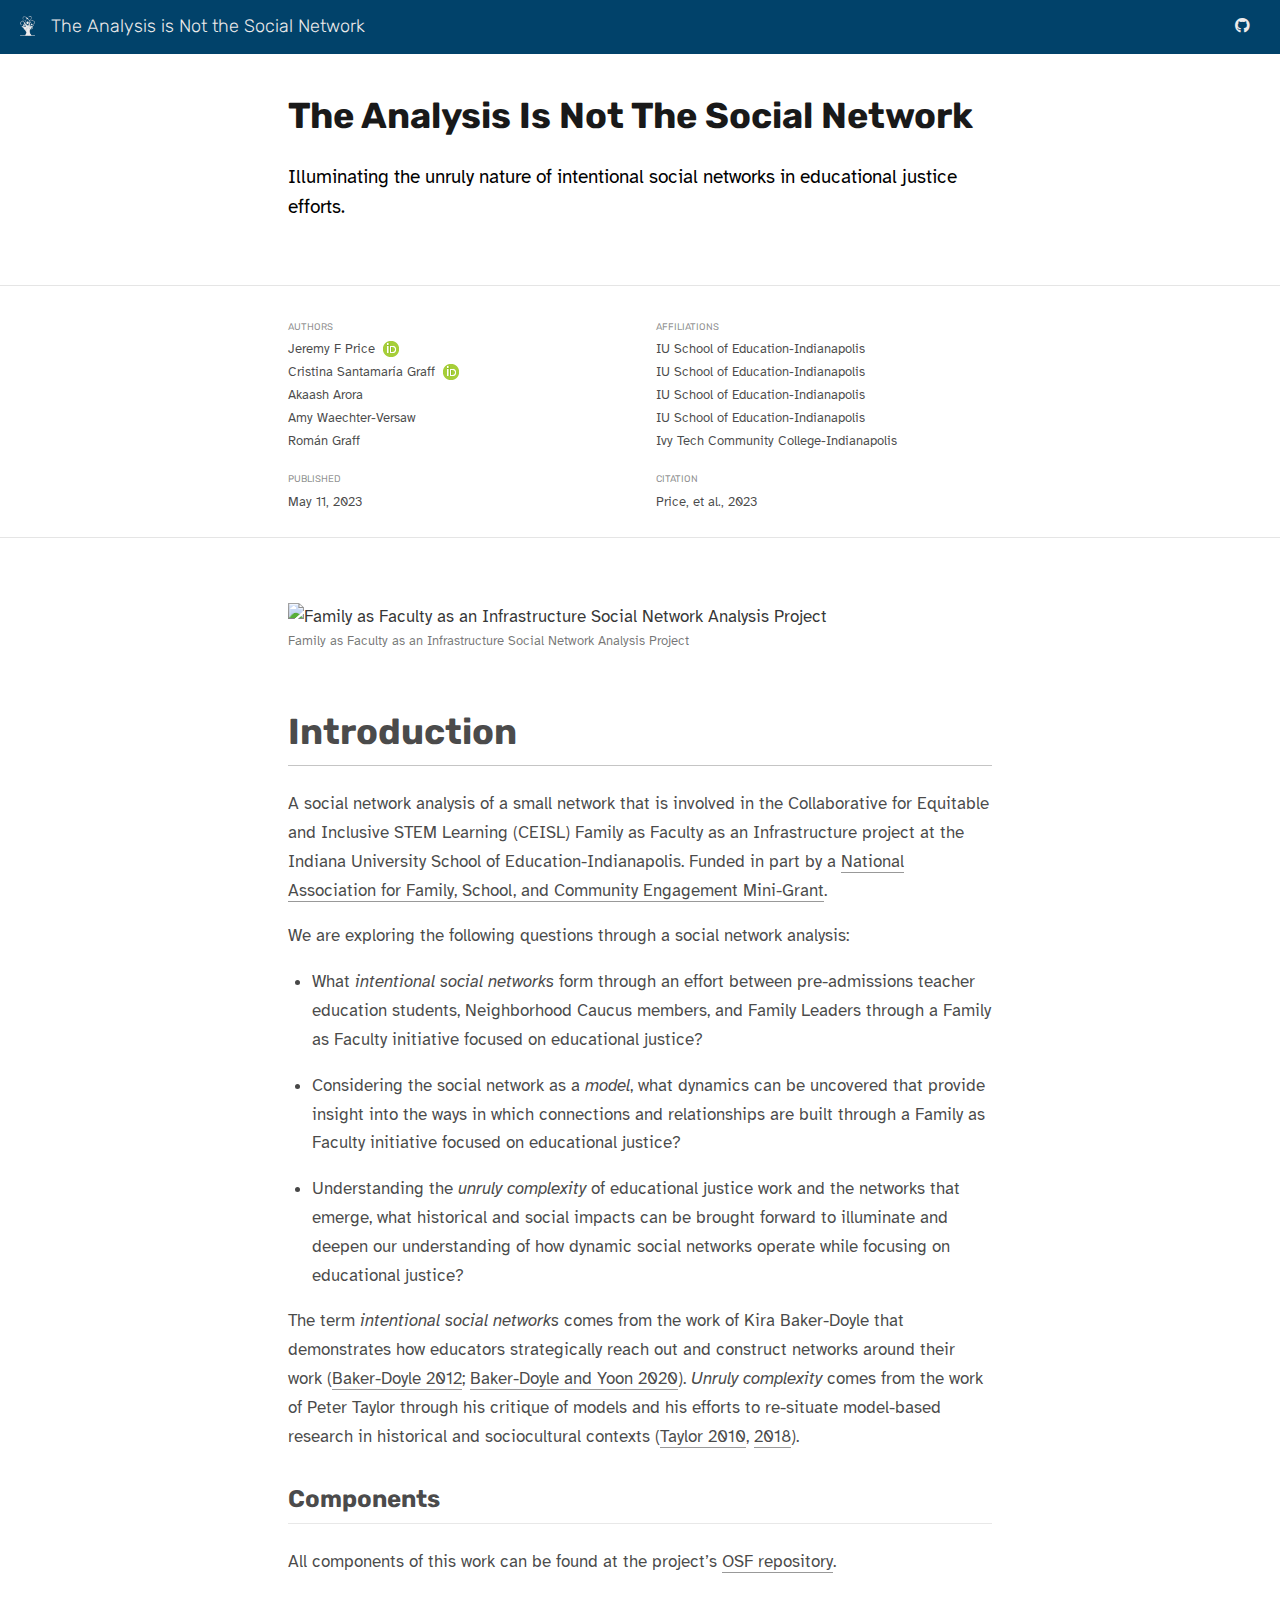
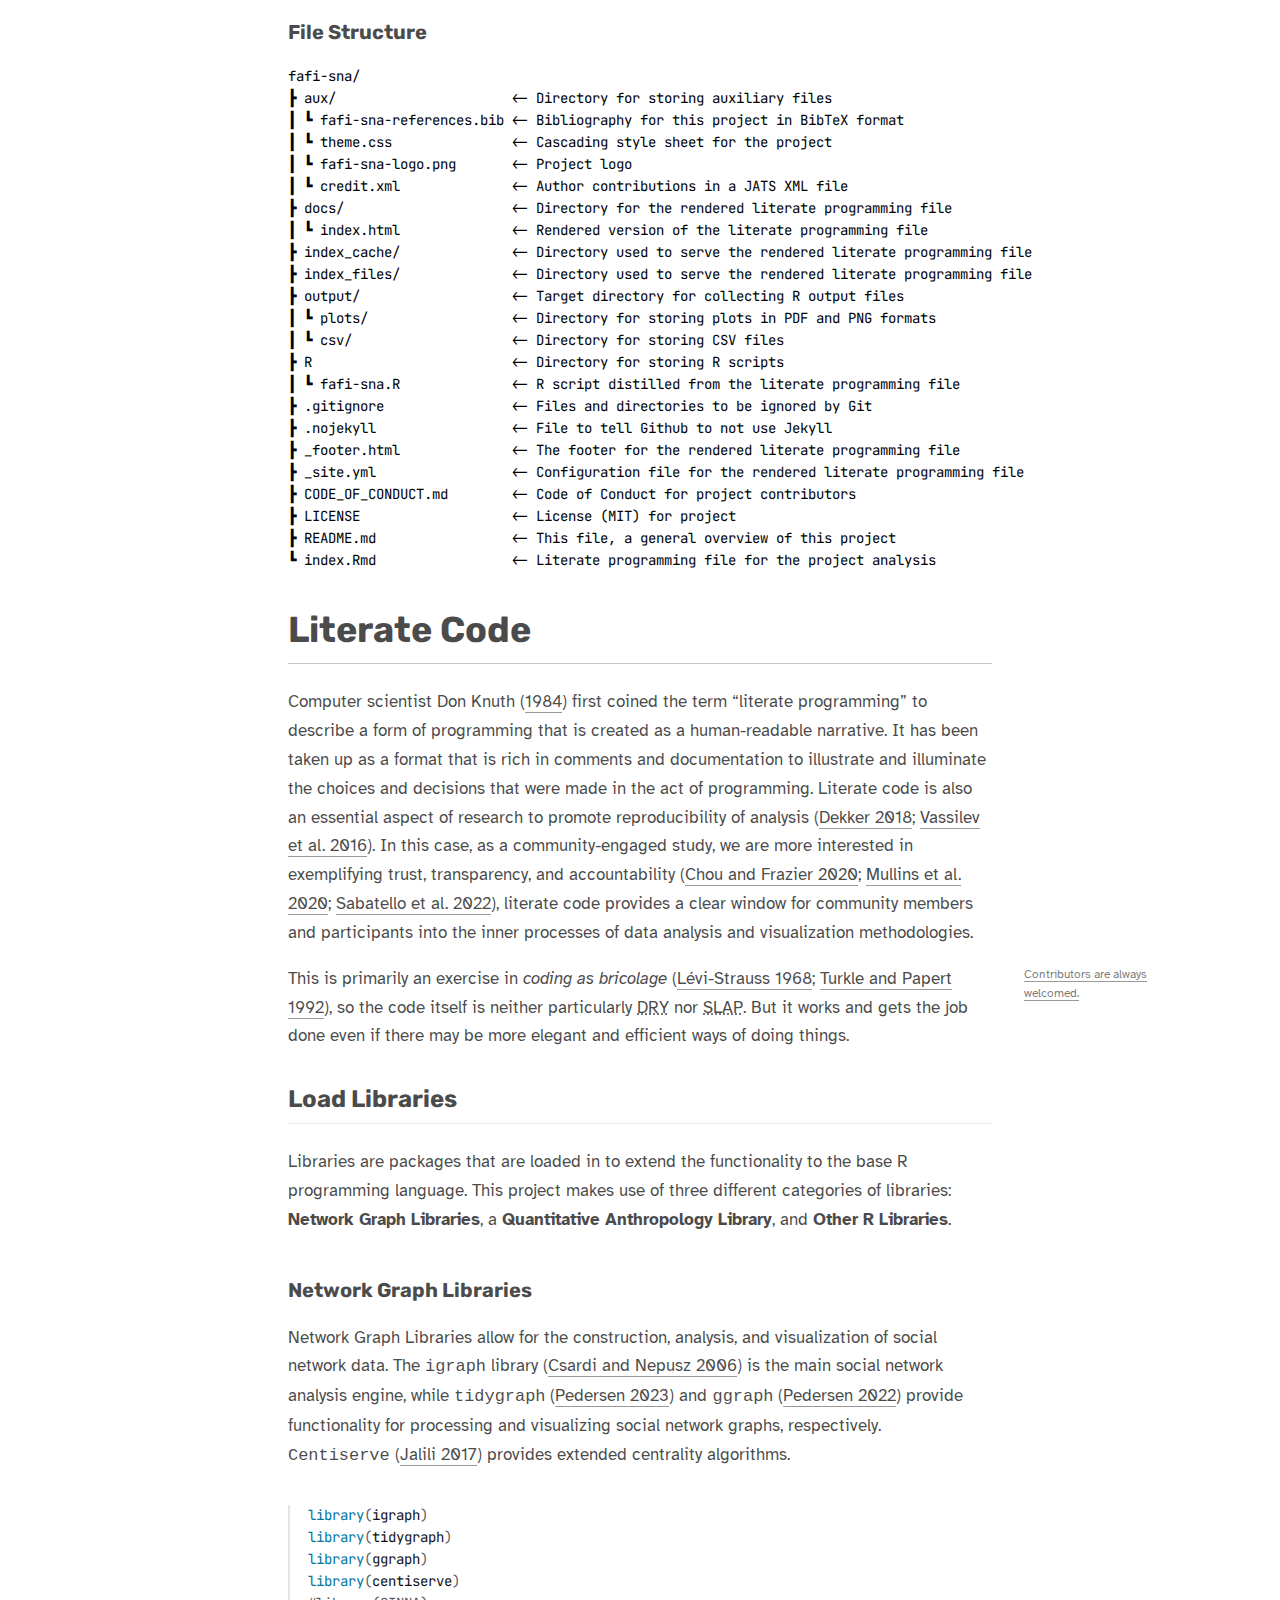
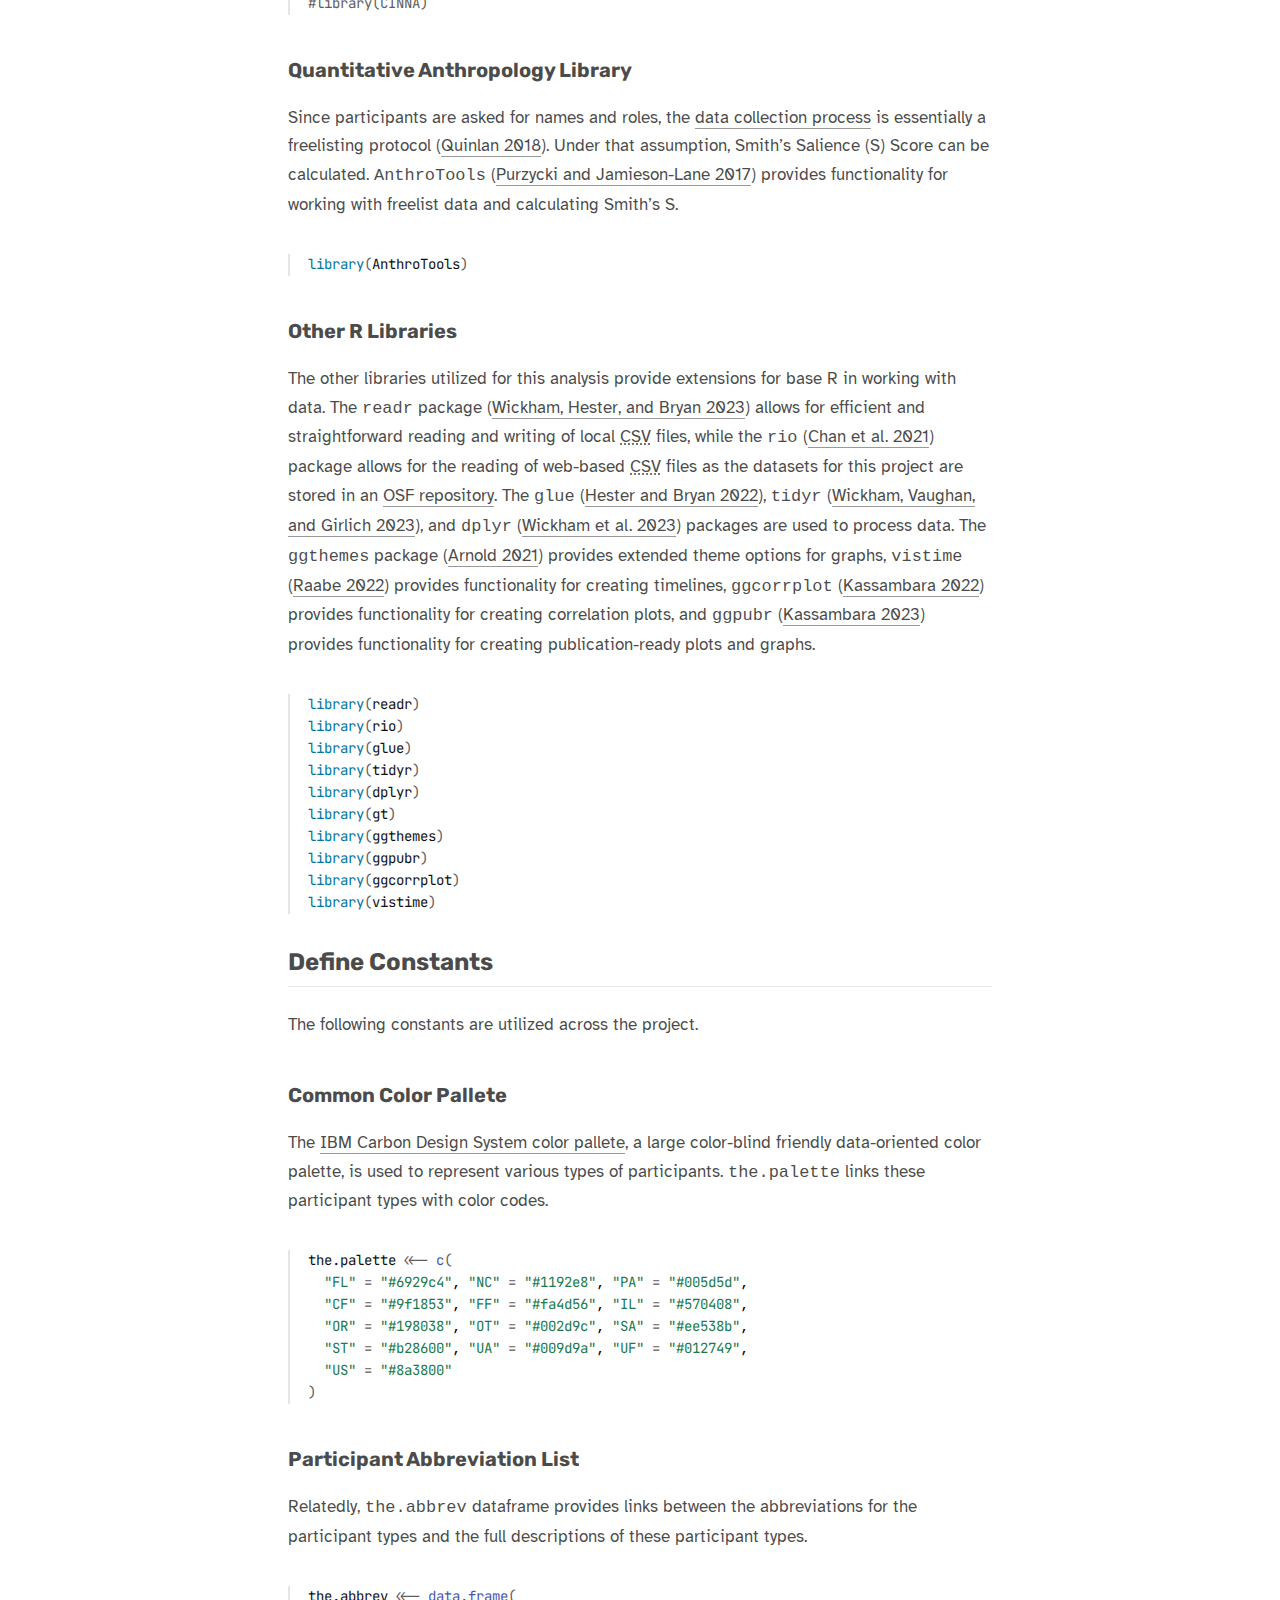
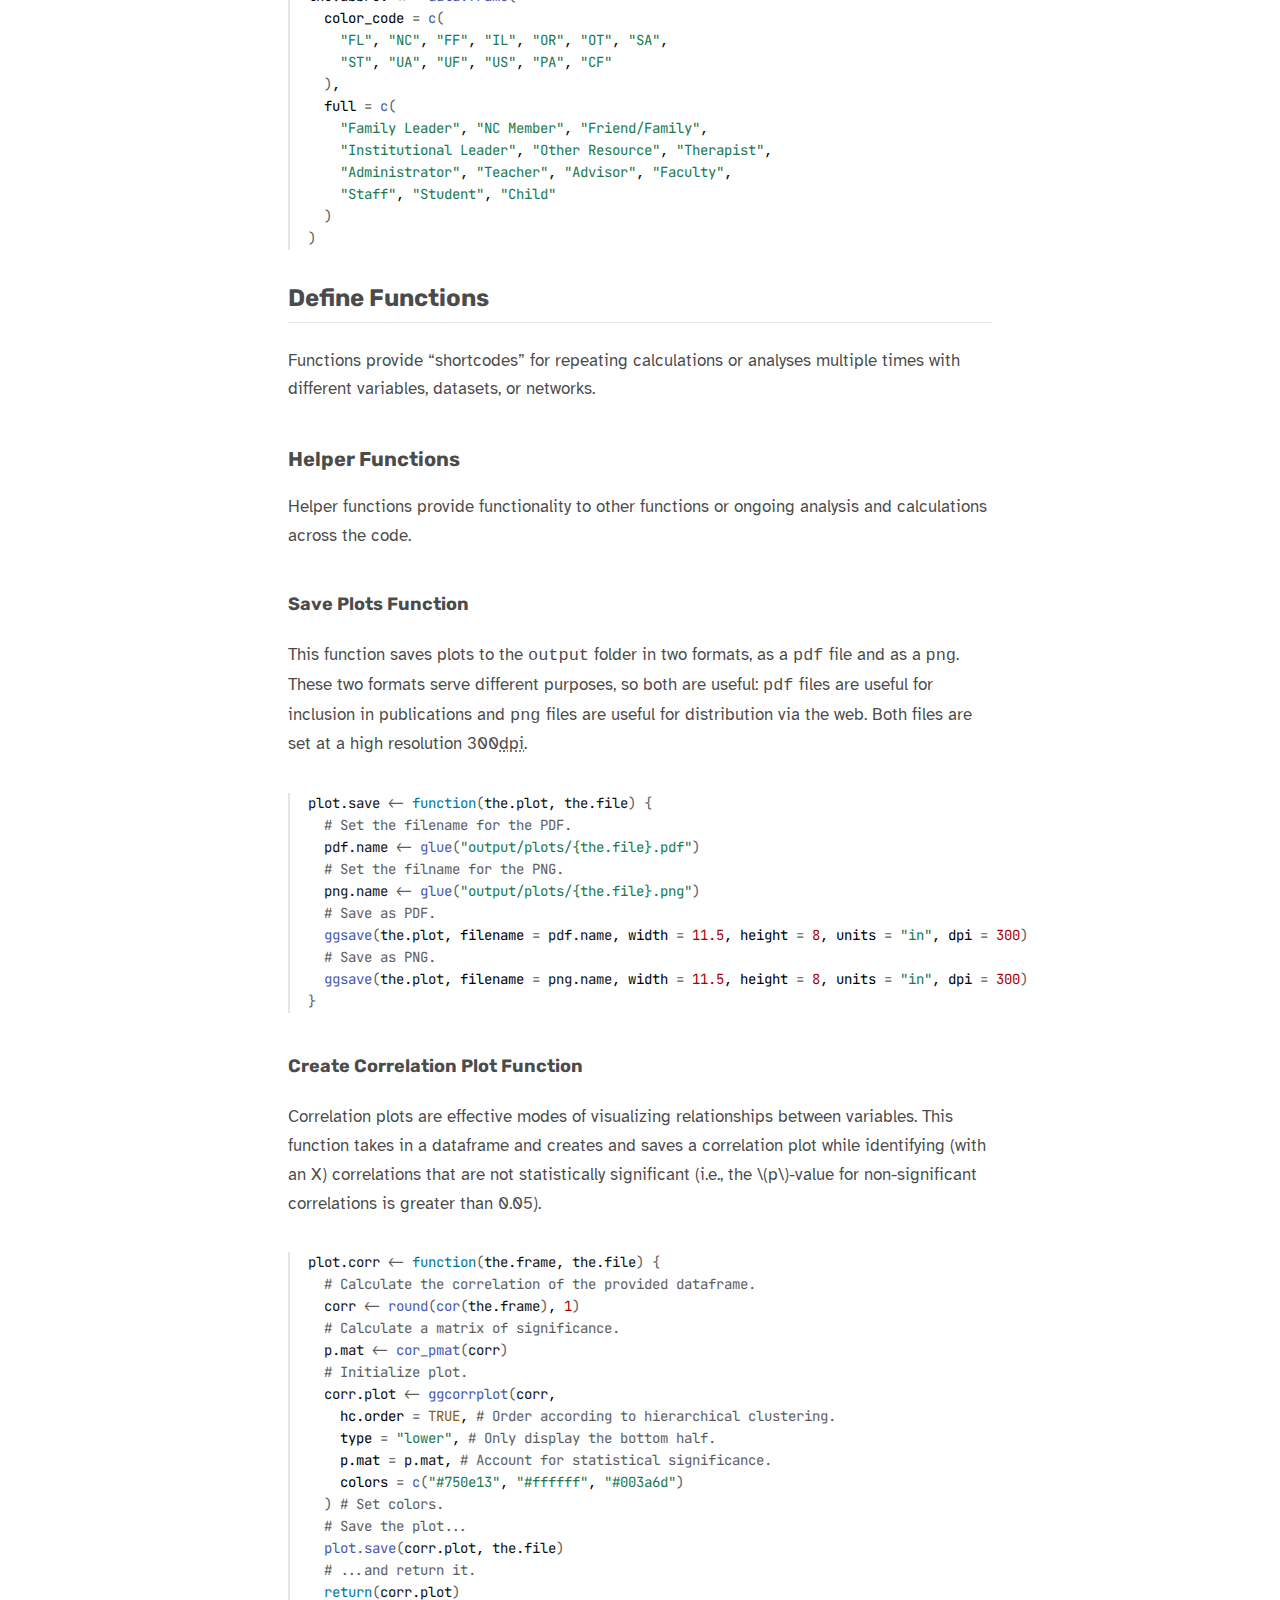
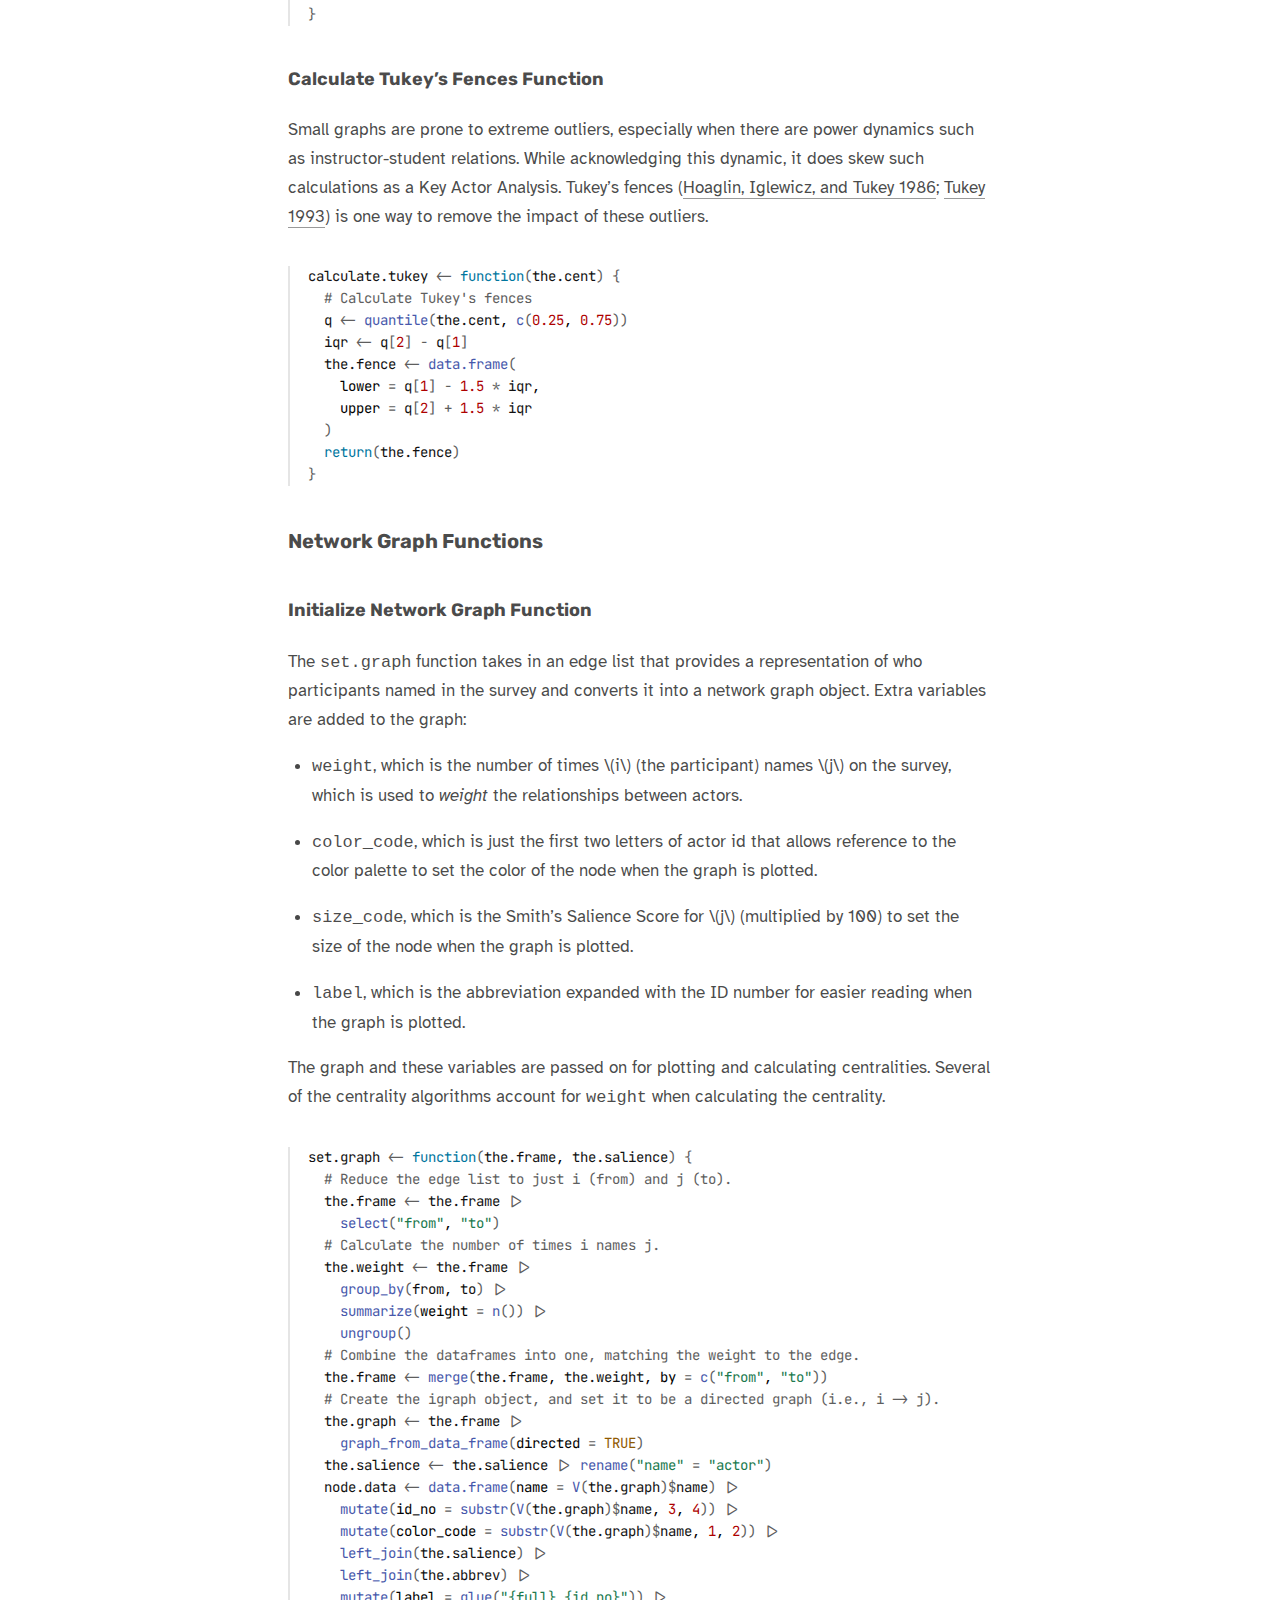
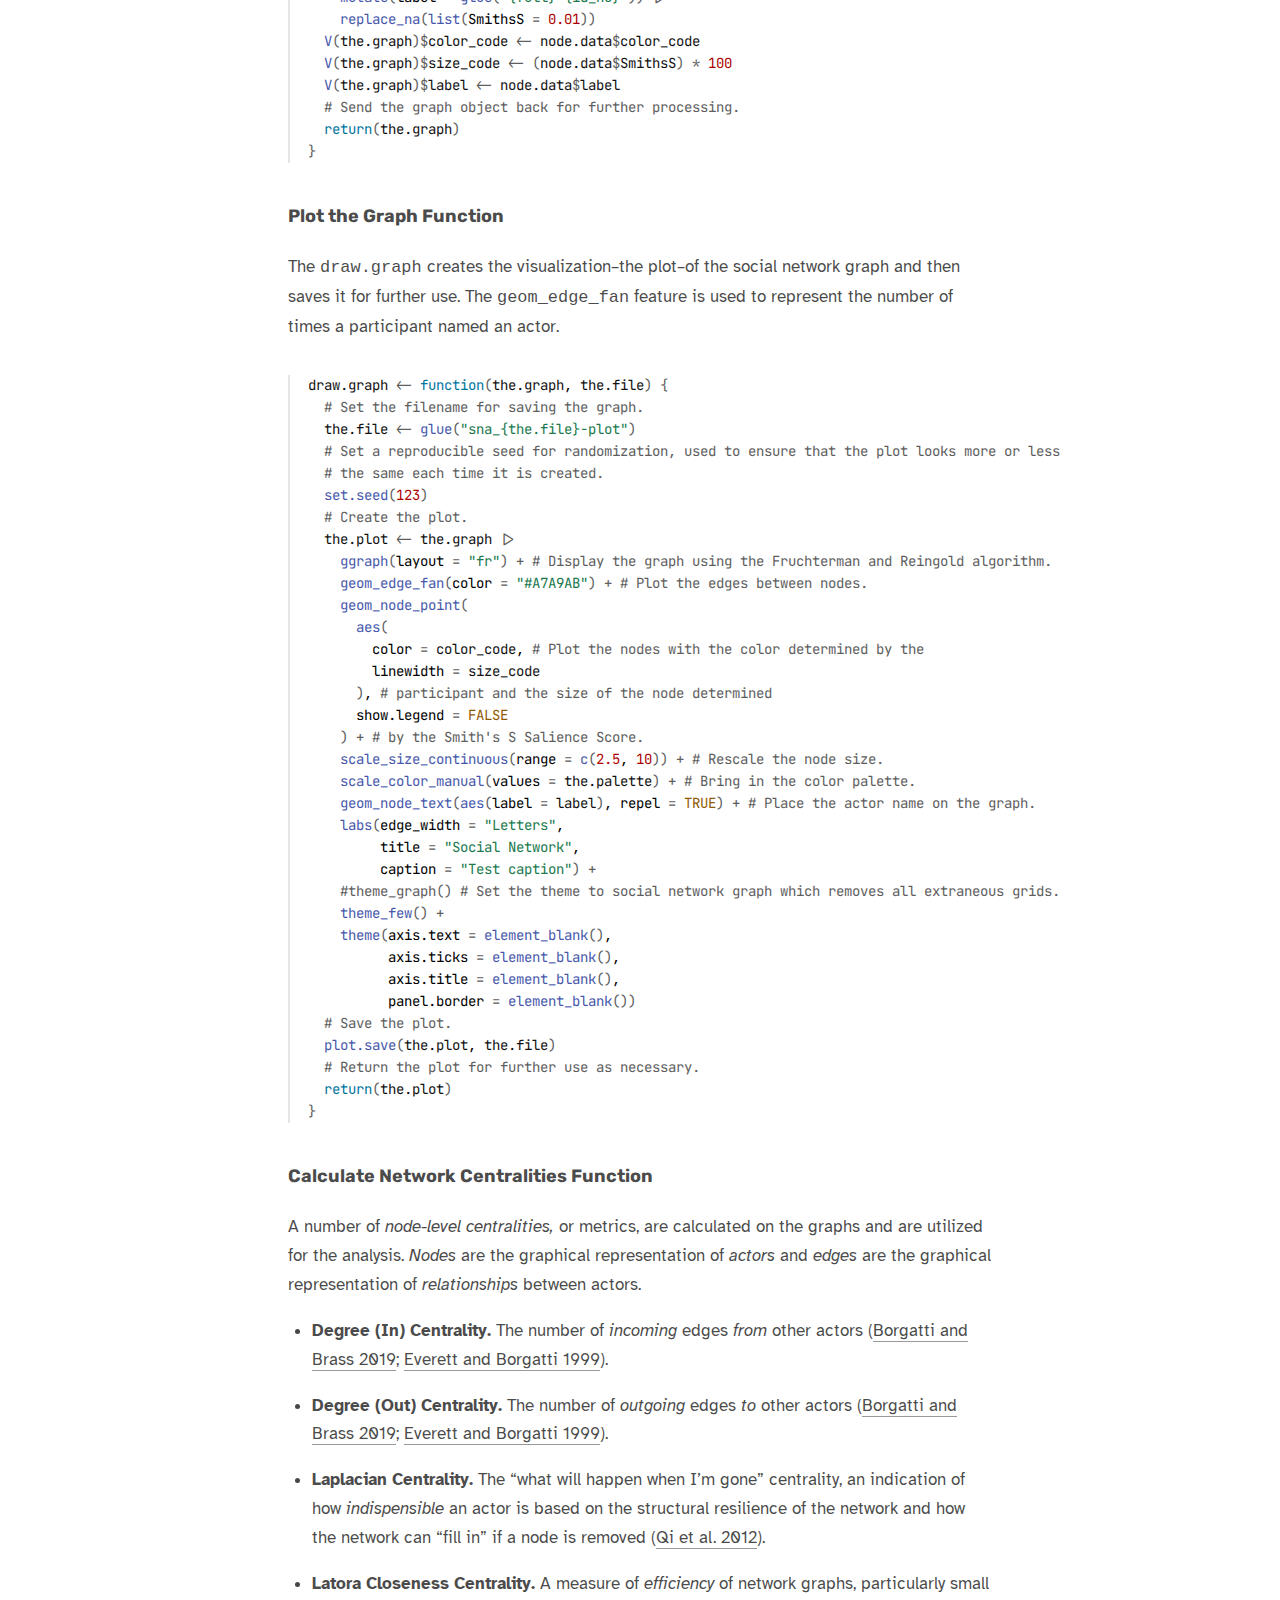
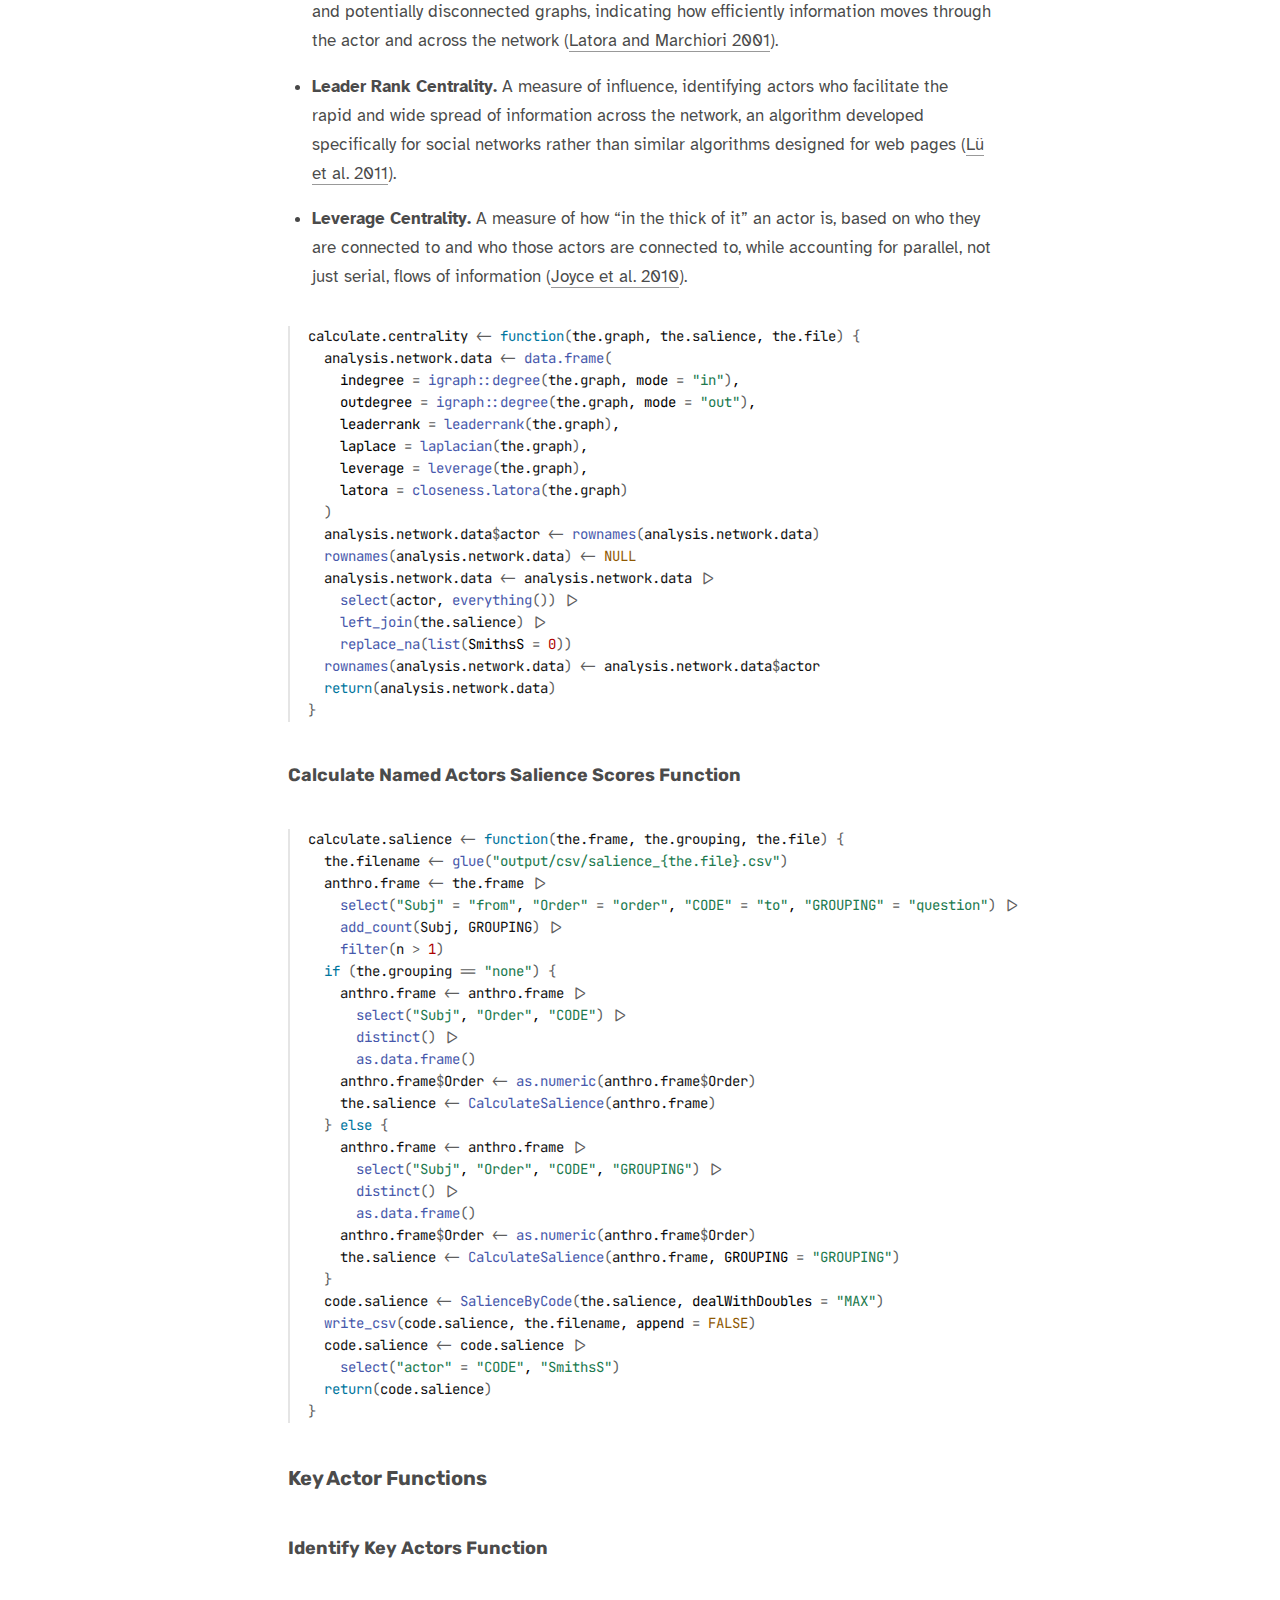
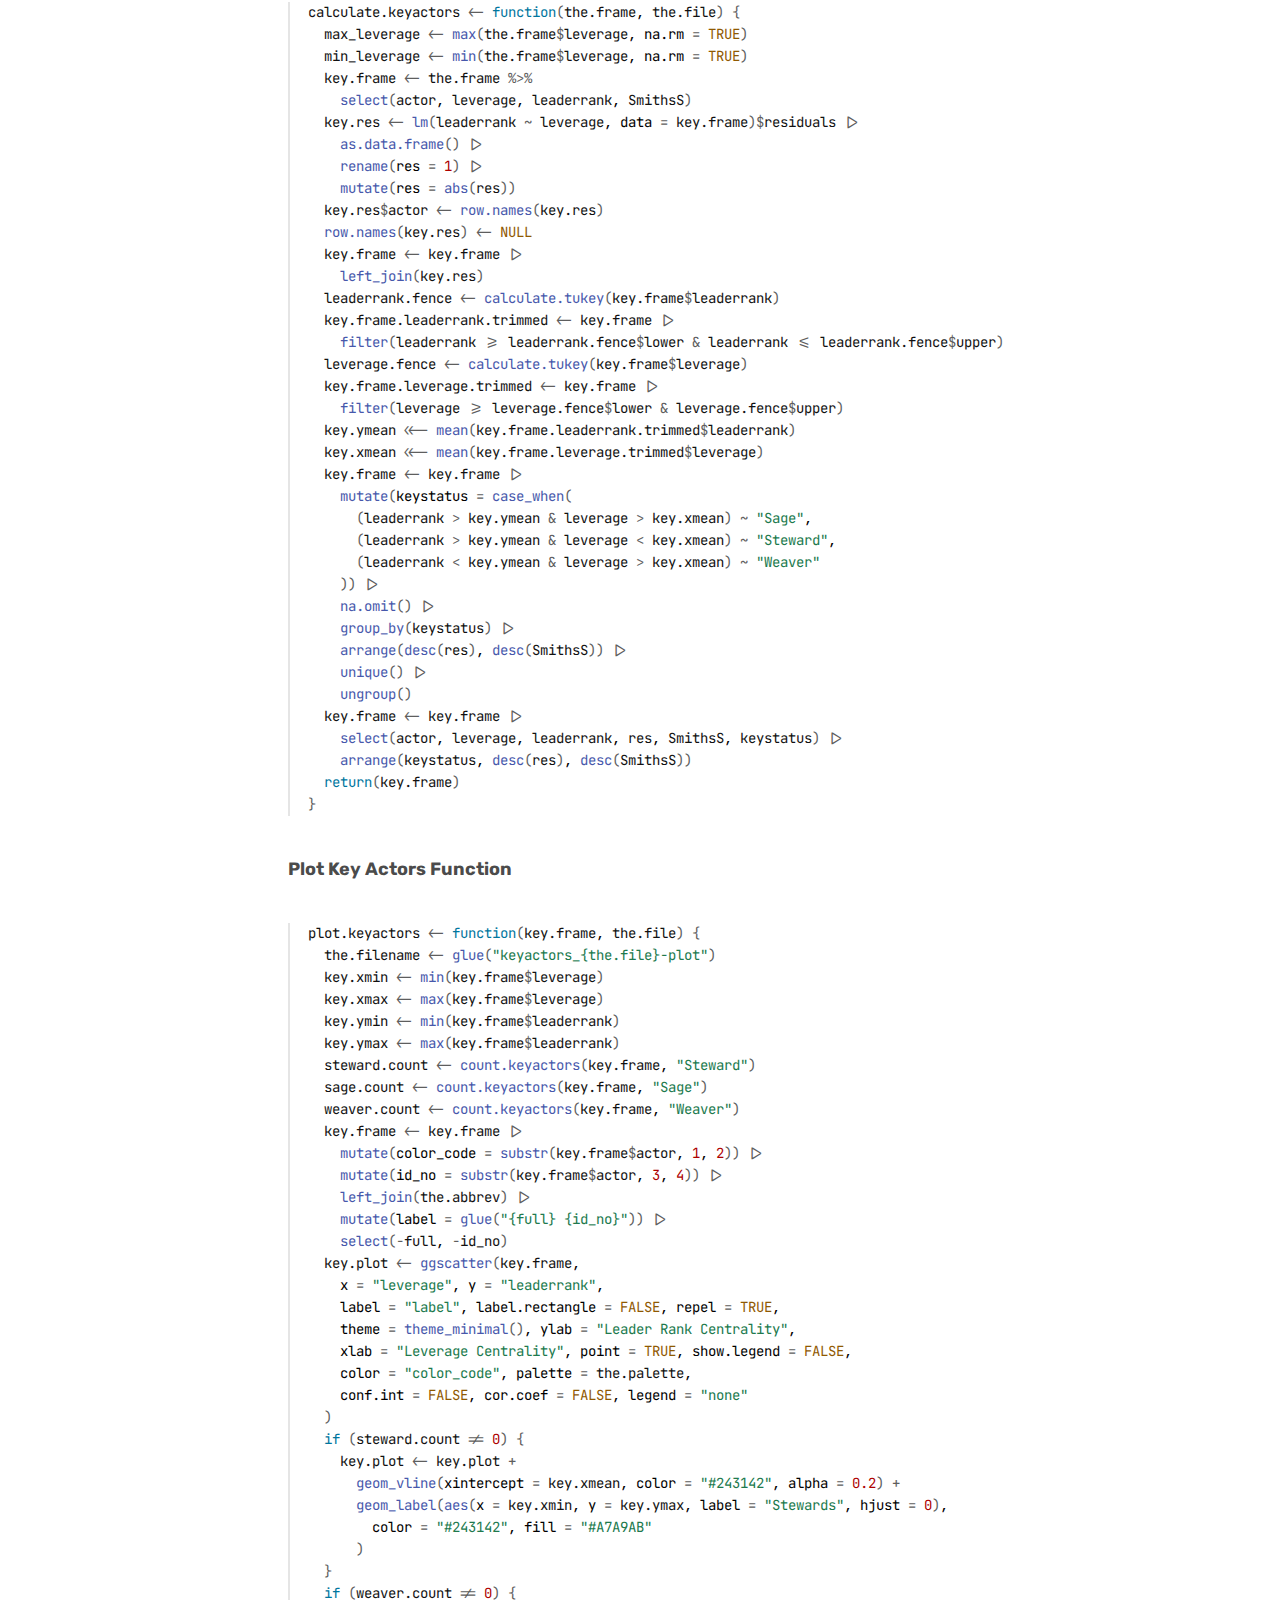
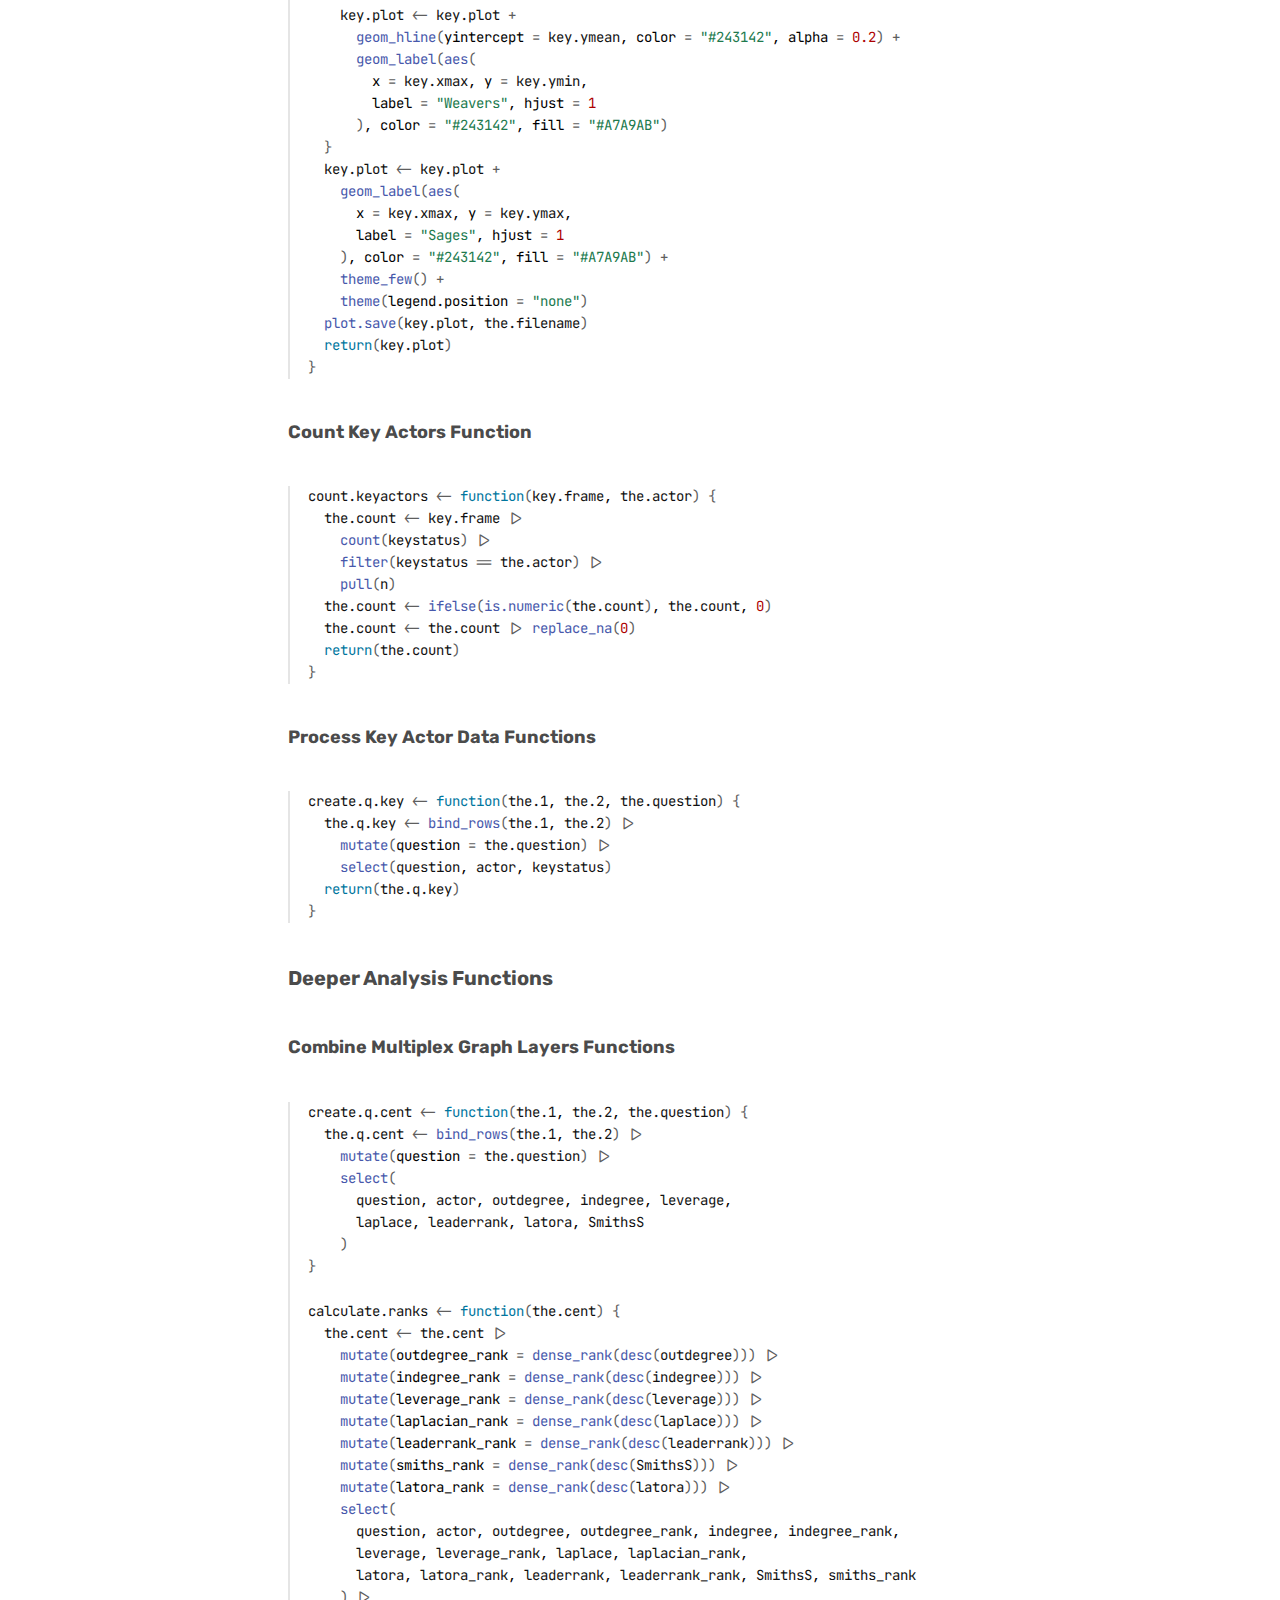
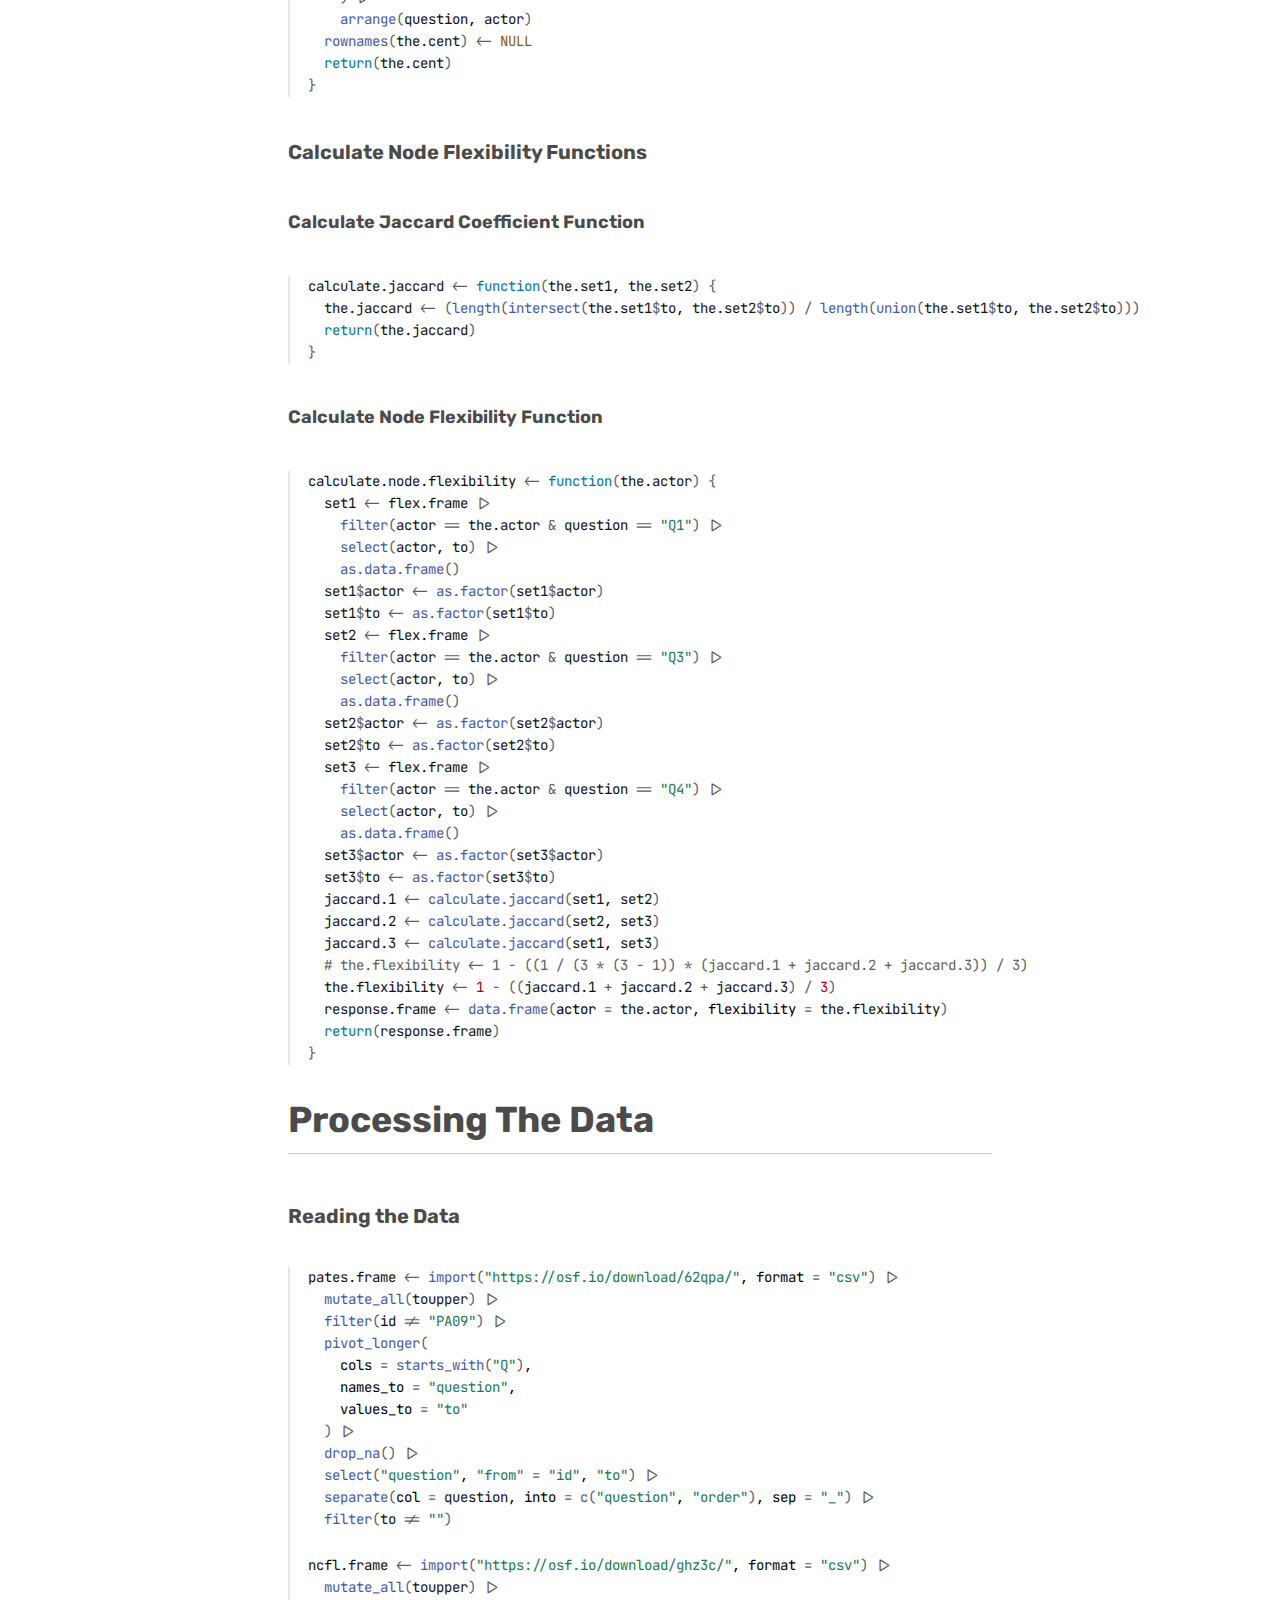
==== commit bed37574: "updated CRediT table" ====
--- a/docs/index.html
+++ b/docs/index.html
@@ -116,8 +116,8 @@
   <link rel="license" href="https://creativecommons.org/licenses/by-nc-sa/4.0/"/>
 
   <!--  https://schema.org/Article -->
-  <meta property="article:published" itemprop="datePublished" content="2023-05-10"/>
-  <meta property="article:created" itemprop="dateCreated" content="2023-05-10"/>
+  <meta property="article:published" itemprop="datePublished" content="2023-05-11"/>
+  <meta property="article:created" itemprop="dateCreated" content="2023-05-11"/>
   <meta name="article:author" content="Jeremy F Price"/>
   <meta name="article:author" content="Cristina Santamaría Graff"/>
   <meta name="article:author" content="Akaash Arora"/>
@@ -140,8 +140,8 @@
   <meta name="citation_title" content="The Analysis is Not the Social Network: The Analysis Is Not The Social Network"/>
   <meta name="citation_fulltext_html_url" content="https://jeremyfprice.github.io/fafi-sna/"/>
   <meta name="citation_fulltext_world_readable" content=""/>
-  <meta name="citation_online_date" content="2023/05/10"/>
-  <meta name="citation_publication_date" content="2023/05/10"/>
+  <meta name="citation_online_date" content="2023/05/11"/>
+  <meta name="citation_publication_date" content="2023/05/11"/>
   <meta name="citation_author" content="Jeremy F Price"/>
   <meta name="citation_author_institution" content="IU School of Education-Indianapolis"/>
   <meta name="citation_author" content="Cristina Santamaría Graff"/>
@@ -192,7 +192,7 @@
   <!--radix_placeholder_rmarkdown_metadata-->
 
   <script type="text/json" id="radix-rmarkdown-metadata">
-  {"type":"list","attributes":{"names":{"type":"character","attributes":{},"value":["title","description","repository_url","preview","author","slug","date","output","navbar","creative_commons","bibliography","citation_url"]}},"value":[{"type":"character","attributes":{},"value":["The Analysis Is Not The Social Network"]},{"type":"character","attributes":{},"value":["Illuminating the unruly nature of intentional social networks in educational justice efforts.\n"]},{"type":"character","attributes":{},"value":["https://github.com/jeremyfprice/fafi-sna/"]},{"type":"character","attributes":{},"value":["aux/fafi-sna-git-logo.png"]},{"type":"list","attributes":{},"value":[{"type":"list","attributes":{"names":{"type":"character","attributes":{},"value":["name","url","affiliation","affiliation_url","orcid_id"]}},"value":[{"type":"character","attributes":{},"value":["Jeremy F Price"]},{"type":"character","attributes":{},"value":["https://www.jeremyfprice.info/"]},{"type":"character","attributes":{},"value":["IU School of Education-Indianapolis"]},{"type":"character","attributes":{},"value":["https://education.iupui.edu/"]},{"type":"character","attributes":{},"value":["0000-0002-6506-3526"]}]},{"type":"list","attributes":{"names":{"type":"character","attributes":{},"value":["name","affiliation","affiliation_url","orcid_id"]}},"value":[{"type":"character","attributes":{},"value":["Cristina Santamaría Graff"]},{"type":"character","attributes":{},"value":["IU School of Education-Indianapolis"]},{"type":"character","attributes":{},"value":["https://education.iupui.edu/"]},{"type":"character","attributes":{},"value":["0000-0002-4628-8949"]}]},{"type":"list","attributes":{"names":{"type":"character","attributes":{},"value":["name","affiliation","affiliation_url"]}},"value":[{"type":"character","attributes":{},"value":["Akaash Arora"]},{"type":"character","attributes":{},"value":["IU School of Education-Indianapolis"]},{"type":"character","attributes":{},"value":["https://education.iupui.edu/"]}]},{"type":"list","attributes":{"names":{"type":"character","attributes":{},"value":["name","affiliation","affiliation_url"]}},"value":[{"type":"character","attributes":{},"value":["Amy Waechter-Versaw"]},{"type":"character","attributes":{},"value":["IU School of Education-Indianapolis"]},{"type":"character","attributes":{},"value":["https://education.iupui.edu/"]}]},{"type":"list","attributes":{"names":{"type":"character","attributes":{},"value":["name","affiliation","affiliation_url"]}},"value":[{"type":"character","attributes":{},"value":["Román Graff"]},{"type":"character","attributes":{},"value":["Ivy Tech Community College-Indianapolis"]},{"type":"character","attributes":{},"value":["https://www.ivytech.edu/locations/indianapolis/"]}]}]},{"type":"character","attributes":{},"value":["price2023fafisna"]},{"type":"character","attributes":{},"value":["2023-05-10"]},{"type":"list","attributes":{"names":{"type":"character","attributes":{},"value":["distill::distill_article"]}},"value":[{"type":"list","attributes":{"names":{"type":"character","attributes":{},"value":["self_contained","theme"]}},"value":[{"type":"logical","attributes":{},"value":[false]},{"type":"character","attributes":{},"value":["aux/theme.css"]}]}]},{"type":"list","attributes":{"names":{"type":"character","attributes":{},"value":["source_url"]}},"value":[{"type":"character","attributes":{},"value":["https://github.com/jeremyfprice/fafi-sna/"]}]},{"type":"character","attributes":{},"value":["CC BY-NC-SA"]},{"type":"character","attributes":{},"value":["aux/fafi-sna-references.bib"]},{"type":"character","attributes":{},"value":["https://jeremyfprice.github.io/fafi-sna/"]}]}
+  {"type":"list","attributes":{"names":{"type":"character","attributes":{},"value":["title","description","repository_url","preview","author","slug","date","output","navbar","creative_commons","bibliography","citation_url"]}},"value":[{"type":"character","attributes":{},"value":["The Analysis Is Not The Social Network"]},{"type":"character","attributes":{},"value":["Illuminating the unruly nature of intentional social networks in educational justice efforts.\n"]},{"type":"character","attributes":{},"value":["https://github.com/jeremyfprice/fafi-sna/"]},{"type":"character","attributes":{},"value":["aux/fafi-sna-git-logo.png"]},{"type":"list","attributes":{},"value":[{"type":"list","attributes":{"names":{"type":"character","attributes":{},"value":["name","url","affiliation","affiliation_url","orcid_id"]}},"value":[{"type":"character","attributes":{},"value":["Jeremy F Price"]},{"type":"character","attributes":{},"value":["https://www.jeremyfprice.info/"]},{"type":"character","attributes":{},"value":["IU School of Education-Indianapolis"]},{"type":"character","attributes":{},"value":["https://education.iupui.edu/"]},{"type":"character","attributes":{},"value":["0000-0002-6506-3526"]}]},{"type":"list","attributes":{"names":{"type":"character","attributes":{},"value":["name","affiliation","affiliation_url","orcid_id"]}},"value":[{"type":"character","attributes":{},"value":["Cristina Santamaría Graff"]},{"type":"character","attributes":{},"value":["IU School of Education-Indianapolis"]},{"type":"character","attributes":{},"value":["https://education.iupui.edu/"]},{"type":"character","attributes":{},"value":["0000-0002-4628-8949"]}]},{"type":"list","attributes":{"names":{"type":"character","attributes":{},"value":["name","affiliation","affiliation_url"]}},"value":[{"type":"character","attributes":{},"value":["Akaash Arora"]},{"type":"character","attributes":{},"value":["IU School of Education-Indianapolis"]},{"type":"character","attributes":{},"value":["https://education.iupui.edu/"]}]},{"type":"list","attributes":{"names":{"type":"character","attributes":{},"value":["name","affiliation","affiliation_url"]}},"value":[{"type":"character","attributes":{},"value":["Amy Waechter-Versaw"]},{"type":"character","attributes":{},"value":["IU School of Education-Indianapolis"]},{"type":"character","attributes":{},"value":["https://education.iupui.edu/"]}]},{"type":"list","attributes":{"names":{"type":"character","attributes":{},"value":["name","affiliation","affiliation_url"]}},"value":[{"type":"character","attributes":{},"value":["Román Graff"]},{"type":"character","attributes":{},"value":["Ivy Tech Community College-Indianapolis"]},{"type":"character","attributes":{},"value":["https://www.ivytech.edu/locations/indianapolis/"]}]}]},{"type":"character","attributes":{},"value":["price2023fafisna"]},{"type":"character","attributes":{},"value":["2023-05-11"]},{"type":"list","attributes":{"names":{"type":"character","attributes":{},"value":["distill::distill_article"]}},"value":[{"type":"list","attributes":{"names":{"type":"character","attributes":{},"value":["self_contained","theme"]}},"value":[{"type":"logical","attributes":{},"value":[false]},{"type":"character","attributes":{},"value":["aux/theme.css"]}]}]},{"type":"list","attributes":{"names":{"type":"character","attributes":{},"value":["source_url"]}},"value":[{"type":"character","attributes":{},"value":["https://github.com/jeremyfprice/fafi-sna/"]}]},{"type":"character","attributes":{},"value":["CC BY-NC-SA"]},{"type":"character","attributes":{},"value":["aux/fafi-sna-references.bib"]},{"type":"character","attributes":{},"value":["https://jeremyfprice.github.io/fafi-sna/"]}]}
   </script>
   <!--/radix_placeholder_rmarkdown_metadata-->
   <!--radix_placeholder_navigation_in_header-->
@@ -2248,7 +2248,6 @@
 
   @import url('https://fonts.googleapis.com/css2?family=Atkinson+Hyperlegible&family=JetBrains+Mono&family=Rubik');
 
-
   html {
     /*-- Main font sizes --*/
     --title-size:      36px;
@@ -2329,7 +2328,7 @@
   d-article h4 {
     font-weight: 700;
     text-transform: none;
-    font-size: 1.06rem;
+    font-size: 18px;
     color:   rgba(25, 25, 25, 0.25);
   }</style>
   <style type="text/css">
@@ -2507,7 +2506,7 @@
 <!--radix_placeholder_front_matter-->
 
 <script id="distill-front-matter" type="text/json">
-{"title":"The Analysis Is Not The Social Network","description":"Illuminating the unruly nature of intentional social networks in educational justice efforts.","authors":[{"author":"Jeremy F Price","authorURL":"https://www.jeremyfprice.info/","affiliation":"IU School of Education-Indianapolis","affiliationURL":"https://education.iupui.edu/","orcidID":"0000-0002-6506-3526"},{"author":"Cristina Santamaría Graff","authorURL":"#","affiliation":"IU School of Education-Indianapolis","affiliationURL":"https://education.iupui.edu/","orcidID":"0000-0002-4628-8949"},{"author":"Akaash Arora","authorURL":"#","affiliation":"IU School of Education-Indianapolis","affiliationURL":"https://education.iupui.edu/","orcidID":""},{"author":"Amy Waechter-Versaw","authorURL":"#","affiliation":"IU School of Education-Indianapolis","affiliationURL":"https://education.iupui.edu/","orcidID":""},{"author":"Román Graff","authorURL":"#","affiliation":"Ivy Tech Community College-Indianapolis","affiliationURL":"https://www.ivytech.edu/locations/indianapolis/","orcidID":""}],"publishedDate":"2023-05-10T00:00:00.000-04:00","citationText":"Price, et al., 2023"}
+{"title":"The Analysis Is Not The Social Network","description":"Illuminating the unruly nature of intentional social networks in educational justice efforts.","authors":[{"author":"Jeremy F Price","authorURL":"https://www.jeremyfprice.info/","affiliation":"IU School of Education-Indianapolis","affiliationURL":"https://education.iupui.edu/","orcidID":"0000-0002-6506-3526"},{"author":"Cristina Santamaría Graff","authorURL":"#","affiliation":"IU School of Education-Indianapolis","affiliationURL":"https://education.iupui.edu/","orcidID":"0000-0002-4628-8949"},{"author":"Akaash Arora","authorURL":"#","affiliation":"IU School of Education-Indianapolis","affiliationURL":"https://education.iupui.edu/","orcidID":""},{"author":"Amy Waechter-Versaw","authorURL":"#","affiliation":"IU School of Education-Indianapolis","affiliationURL":"https://education.iupui.edu/","orcidID":""},{"author":"Román Graff","authorURL":"#","affiliation":"Ivy Tech Community College-Indianapolis","affiliationURL":"https://www.ivytech.edu/locations/indianapolis/","orcidID":""}],"publishedDate":"2023-05-11T00:00:00.000-04:00","citationText":"Price, et al., 2023"}
 </script>
 
 <!--/radix_placeholder_front_matter-->
@@ -2550,7 +2549,7 @@
   
 ,   Román Graff  (Ivy Tech Community College-Indianapolis)<a href="https://www.ivytech.edu/locations/indianapolis/" class="uri">https://www.ivytech.edu/locations/indianapolis/</a>
   
-<br/>2023-05-10
+<br/>2023-05-11
 </div>
 
 <div class="d-article">
@@ -2590,6 +2589,7 @@
 ┃ ┗ fafi-sna-references.bib &lt;- Bibliography for this project in BibTeX format
 ┃ ┗ theme.css               &lt;- Cascading style sheet for the project
 ┃ ┗ fafi-sna-logo.png       &lt;- Project logo
+┃ ┗ credit.xml              &lt;- Author contributions in a JATS XML file
 ┣ docs/                     &lt;- Directory for the rendered literate programming file
 ┃ ┗ index.html              &lt;- Rendered version of the literate programming file
 ┣ index_cache/              &lt;- Directory used to serve the rendered literate programming file
@@ -2887,8 +2887,15 @@
 <span>    <span class='fu'><a href='https://ggplot2.tidyverse.org/reference/scale_size.html'>scale_size_continuous</a></span><span class='op'>(</span>range <span class='op'>=</span> <span class='fu'><a href='https://rdrr.io/r/base/c.html'>c</a></span><span class='op'>(</span><span class='fl'>2.5</span>, <span class='fl'>10</span><span class='op'>)</span><span class='op'>)</span> <span class='op'>+</span> <span class='co'># Rescale the node size.</span></span>
 <span>    <span class='fu'><a href='https://ggplot2.tidyverse.org/reference/scale_manual.html'>scale_color_manual</a></span><span class='op'>(</span>values <span class='op'>=</span> <span class='va'>the.palette</span><span class='op'>)</span> <span class='op'>+</span> <span class='co'># Bring in the color palette.</span></span>
 <span>    <span class='fu'><a href='https://ggraph.data-imaginist.com/reference/geom_node_text.html'>geom_node_text</a></span><span class='op'>(</span><span class='fu'><a href='https://ggplot2.tidyverse.org/reference/aes.html'>aes</a></span><span class='op'>(</span>label <span class='op'>=</span> <span class='va'>label</span><span class='op'>)</span>, repel <span class='op'>=</span> <span class='cn'>TRUE</span><span class='op'>)</span> <span class='op'>+</span> <span class='co'># Place the actor name on the graph.</span></span>
-<span>    <span class='fu'><a href='https://ggplot2.tidyverse.org/reference/labs.html'>labs</a></span><span class='op'>(</span>edge_width <span class='op'>=</span> <span class='st'>"Letters"</span><span class='op'>)</span> <span class='op'>+</span></span>
-<span>    <span class='fu'><a href='https://ggraph.data-imaginist.com/reference/theme_graph.html'>theme_graph</a></span><span class='op'>(</span><span class='op'>)</span> <span class='co'># Set the theme to social network graph which removes all extraneous grids.</span></span>
+<span>    <span class='fu'><a href='https://ggplot2.tidyverse.org/reference/labs.html'>labs</a></span><span class='op'>(</span>edge_width <span class='op'>=</span> <span class='st'>"Letters"</span>,</span>
+<span>         title <span class='op'>=</span> <span class='st'>"Social Network"</span>,</span>
+<span>         caption <span class='op'>=</span> <span class='st'>"Test caption"</span><span class='op'>)</span> <span class='op'>+</span></span>
+<span>    <span class='co'>#theme_graph() # Set the theme to social network graph which removes all extraneous grids.</span></span>
+<span>    <span class='fu'><a href='https://rdrr.io/pkg/ggthemes/man/theme_few.html'>theme_few</a></span><span class='op'>(</span><span class='op'>)</span> <span class='op'>+</span></span>
+<span>    <span class='fu'><a href='https://ggplot2.tidyverse.org/reference/theme.html'>theme</a></span><span class='op'>(</span>axis.text <span class='op'>=</span> <span class='fu'><a href='https://ggplot2.tidyverse.org/reference/element.html'>element_blank</a></span><span class='op'>(</span><span class='op'>)</span>,</span>
+<span>          axis.ticks <span class='op'>=</span> <span class='fu'><a href='https://ggplot2.tidyverse.org/reference/element.html'>element_blank</a></span><span class='op'>(</span><span class='op'>)</span>,</span>
+<span>          axis.title <span class='op'>=</span> <span class='fu'><a href='https://ggplot2.tidyverse.org/reference/element.html'>element_blank</a></span><span class='op'>(</span><span class='op'>)</span>,</span>
+<span>          panel.border <span class='op'>=</span> <span class='fu'><a href='https://ggplot2.tidyverse.org/reference/element.html'>element_blank</a></span><span class='op'>(</span><span class='op'>)</span><span class='op'>)</span></span>
 <span>  <span class='co'># Save the plot.</span></span>
 <span>  <span class='fu'>plot.save</span><span class='op'>(</span><span class='va'>the.plot</span>, <span class='va'>the.file</span><span class='op'>)</span></span>
 <span>  <span class='co'># Return the plot for further use as necessary.</span></span>
@@ -3207,12 +3214,8 @@
 </div>
 </div>
 <div class="layout-chunk" data-layout="l-body">
-
-</div>
-<figure>
-<img src="aux/sna_full-plot.png" alt="Full Social Network Plot" />
-<figcaption aria-hidden="true">Full Social Network Plot</figcaption>
-</figure>
+<p><img src="aux/sna_full-plot.png" width="552" /></p>
+</div>
 <h3 id="process-questions">Process Questions</h3>
 <div class="layout-chunk" data-layout="l-body">
 <div class="sourceCode">
@@ -3272,19 +3275,11 @@
 </div>
 </div>
 <div class="layout-chunk" data-layout="l-body">
-
-</div>
-<figure>
-<img src="aux/grid-sna.png" alt="Grid of Social Network Plots" />
-<figcaption aria-hidden="true">Grid of Social Network Plots</figcaption>
-</figure>
+<p><img src="aux/grid-sna.png" width="1650" /></p>
+</div>
 <div class="layout-chunk" data-layout="l-body">
-
-</div>
-<figure>
-<img src="aux/grid-key.png" alt="Grid of Key Actor Plots" />
-<figcaption aria-hidden="true">Grid of Key Actor Plots</figcaption>
-</figure>
+<p><img src="aux/grid-key.png" width="1650" /></p>
+</div>
 <h1 id="analyzing-the-data">Analyzing the Data</h1>
 <h3 id="preparing-the-scores">Preparing the Scores</h3>
 <h4 id="calculate-actor-flexibility-score">Calculate Actor Flexibility Score</h4>
@@ -4622,26 +4617,540 @@
 <span><span class='fu'>plot.save</span><span class='op'>(</span><span class='va'>timeline.plot</span>, <span class='st'>"timeline"</span><span class='op'>)</span></span></code></pre>
 </div>
 </div>
-<div class="layout-chunk" data-layout="l-body">
-
-</div>
-<figure>
-<img src="aux/timeline-plot.png" alt="“Unruly” Timeline" />
-<figcaption aria-hidden="true">“Unruly” Timeline</figcaption>
-</figure>
+<div class="layout-chunk" data-layout="l-page">
+<p><img src="aux/timeline-plot.png" width="864" /></p>
+</div>
 <h2 class="appendix" id="acknowledgments">Acknowledgments</h2>
 <p>This is work is funded in part by a <a href="https://nafsce.org/page/MiniGrant">National Association for Family, School, and
 Community Engagement (NAFSCE) Mini-Grant</a>.</p>
 <h2 class="appendix" id="author-contributions">Author Contributions</h2>
-<p><em>Conceptualization:</em> JFP, CSG; <em>Data Curation:</em> JFP, CSG, AA, AWV, RG;
-<em>Formal Analysis:</em> JFP, CSG, AA, AWV, RG;
-<em>Funding Acquisition:</em> CSG, JFP; <em>Investigation:</em> JFP, CSG;
-<em>Methodology:</em> JFP; <em>Project Administration:</em> CSG, JFP; <em>Software:</em> JFP;
-<em>Supervision:</em> JFP; <em>Visualization:</em> JFP;
-<em>Writing - Original Draft:</em> JFP, CSG, AA, AWV, RG;
-<em>Writing - Review &amp; Editing:</em> JFP, CSG, AA, AWV, RG.
-<a href="aux/credit.xml">[JATS]</a></p>
-<div class="sourceCode" id="cb2"><pre class="sourceCode r distill-force-highlighting-css"><code class="sourceCode r"></code></pre></div>
+<div class="layout-chunk" data-layout="l-body">
+<div id="oxioyeicre" style="padding-left:0px;padding-right:0px;padding-top:10px;padding-bottom:10px;overflow-x:auto;overflow-y:auto;width:auto;height:auto;">
+<style>@import url("https://fonts.googleapis.com/css2?family=Atkinson+Hyperlegible:ital,wght@0,100;0,200;0,300;0,400;0,500;0,600;0,700;0,800;0,900;1,100;1,200;1,300;1,400;1,500;1,600;1,700;1,800;1,900&display=swap");
+#oxioyeicre table {
+  font-family: 'Atkinson Hyperlegible', system-ui, 'Segoe UI', Roboto, Helvetica, Arial, sans-serif, 'Apple Color Emoji', 'Segoe UI Emoji', 'Segoe UI Symbol', 'Noto Color Emoji';
+  -webkit-font-smoothing: antialiased;
+  -moz-osx-font-smoothing: grayscale;
+}
+
+#oxioyeicre thead, #oxioyeicre tbody, #oxioyeicre tfoot, #oxioyeicre tr, #oxioyeicre td, #oxioyeicre th {
+  border-style: none;
+}
+
+#oxioyeicre p {
+  margin: 0;
+  padding: 0;
+}
+
+#oxioyeicre .gt_table {
+  display: table;
+  border-collapse: collapse;
+  line-height: normal;
+  margin-left: auto;
+  margin-right: auto;
+  color: #333333;
+  font-size: 14px;
+  font-weight: normal;
+  font-style: normal;
+  background-color: #FFFFFF;
+  width: auto;
+  border-top-style: solid;
+  border-top-width: 2px;
+  border-top-color: #A8A8A8;
+  border-right-style: none;
+  border-right-width: 2px;
+  border-right-color: #D3D3D3;
+  border-bottom-style: solid;
+  border-bottom-width: 2px;
+  border-bottom-color: #A8A8A8;
+  border-left-style: none;
+  border-left-width: 2px;
+  border-left-color: #D3D3D3;
+}
+
+#oxioyeicre .gt_caption {
+  padding-top: 4px;
+  padding-bottom: 4px;
+}
+
+#oxioyeicre .gt_title {
+  color: #333333;
+  font-size: 125%;
+  font-weight: initial;
+  padding-top: 4px;
+  padding-bottom: 4px;
+  padding-left: 5px;
+  padding-right: 5px;
+  border-bottom-color: #FFFFFF;
+  border-bottom-width: 0;
+}
+
+#oxioyeicre .gt_subtitle {
+  color: #333333;
+  font-size: 85%;
+  font-weight: initial;
+  padding-top: 3px;
+  padding-bottom: 5px;
+  padding-left: 5px;
+  padding-right: 5px;
+  border-top-color: #FFFFFF;
+  border-top-width: 0;
+}
+
+#oxioyeicre .gt_heading {
+  background-color: #FFFFFF;
+  text-align: center;
+  border-bottom-color: #FFFFFF;
+  border-left-style: none;
+  border-left-width: 1px;
+  border-left-color: #D3D3D3;
+  border-right-style: none;
+  border-right-width: 1px;
+  border-right-color: #D3D3D3;
+}
+
+#oxioyeicre .gt_bottom_border {
+  border-bottom-style: solid;
+  border-bottom-width: 2px;
+  border-bottom-color: #D3D3D3;
+}
+
+#oxioyeicre .gt_col_headings {
+  border-top-style: solid;
+  border-top-width: 2px;
+  border-top-color: #D3D3D3;
+  border-bottom-style: solid;
+  border-bottom-width: 2px;
+  border-bottom-color: #D3D3D3;
+  border-left-style: none;
+  border-left-width: 1px;
+  border-left-color: #D3D3D3;
+  border-right-style: none;
+  border-right-width: 1px;
+  border-right-color: #D3D3D3;
+}
+
+#oxioyeicre .gt_col_heading {
+  color: #333333;
+  background-color: #FFFFFF;
+  font-size: 100%;
+  font-weight: normal;
+  text-transform: inherit;
+  border-left-style: none;
+  border-left-width: 1px;
+  border-left-color: #D3D3D3;
+  border-right-style: none;
+  border-right-width: 1px;
+  border-right-color: #D3D3D3;
+  vertical-align: bottom;
+  padding-top: 5px;
+  padding-bottom: 6px;
+  padding-left: 5px;
+  padding-right: 5px;
+  overflow-x: hidden;
+}
+
+#oxioyeicre .gt_column_spanner_outer {
+  color: #333333;
+  background-color: #FFFFFF;
+  font-size: 100%;
+  font-weight: normal;
+  text-transform: inherit;
+  padding-top: 0;
+  padding-bottom: 0;
+  padding-left: 4px;
+  padding-right: 4px;
+}
+
+#oxioyeicre .gt_column_spanner_outer:first-child {
+  padding-left: 0;
+}
+
+#oxioyeicre .gt_column_spanner_outer:last-child {
+  padding-right: 0;
+}
+
+#oxioyeicre .gt_column_spanner {
+  border-bottom-style: solid;
+  border-bottom-width: 2px;
+  border-bottom-color: #D3D3D3;
+  vertical-align: bottom;
+  padding-top: 5px;
+  padding-bottom: 5px;
+  overflow-x: hidden;
+  display: inline-block;
+  width: 100%;
+}
+
+#oxioyeicre .gt_spanner_row {
+  border-bottom-style: hidden;
+}
+
+#oxioyeicre .gt_group_heading {
+  padding-top: 8px;
+  padding-bottom: 8px;
+  padding-left: 5px;
+  padding-right: 5px;
+  color: #333333;
+  background-color: #FFFFFF;
+  font-size: 100%;
+  font-weight: initial;
+  text-transform: inherit;
+  border-top-style: solid;
+  border-top-width: 2px;
+  border-top-color: #D3D3D3;
+  border-bottom-style: solid;
+  border-bottom-width: 2px;
+  border-bottom-color: #D3D3D3;
+  border-left-style: none;
+  border-left-width: 1px;
+  border-left-color: #D3D3D3;
+  border-right-style: none;
+  border-right-width: 1px;
+  border-right-color: #D3D3D3;
+  vertical-align: middle;
+  text-align: left;
+}
+
+#oxioyeicre .gt_empty_group_heading {
+  padding: 0.5px;
+  color: #333333;
+  background-color: #FFFFFF;
+  font-size: 100%;
+  font-weight: initial;
+  border-top-style: solid;
+  border-top-width: 2px;
+  border-top-color: #D3D3D3;
+  border-bottom-style: solid;
+  border-bottom-width: 2px;
+  border-bottom-color: #D3D3D3;
+  vertical-align: middle;
+}
+
+#oxioyeicre .gt_from_md > :first-child {
+  margin-top: 0;
+}
+
+#oxioyeicre .gt_from_md > :last-child {
+  margin-bottom: 0;
+}
+
+#oxioyeicre .gt_row {
+  padding-top: 3px;
+  padding-bottom: 3px;
+  padding-left: 5px;
+  padding-right: 5px;
+  margin: 10px;
+  border-top-style: solid;
+  border-top-width: 1px;
+  border-top-color: #D3D3D3;
+  border-left-style: none;
+  border-left-width: 1px;
+  border-left-color: #D3D3D3;
+  border-right-style: none;
+  border-right-width: 1px;
+  border-right-color: #D3D3D3;
+  vertical-align: middle;
+  overflow-x: hidden;
+}
+
+#oxioyeicre .gt_stub {
+  color: #333333;
+  background-color: #FFFFFF;
+  font-size: 100%;
+  font-weight: initial;
+  text-transform: inherit;
+  border-right-style: solid;
+  border-right-width: 2px;
+  border-right-color: #D3D3D3;
+  padding-left: 5px;
+  padding-right: 5px;
+}
+
+#oxioyeicre .gt_stub_row_group {
+  color: #333333;
+  background-color: #FFFFFF;
+  font-size: 100%;
+  font-weight: initial;
+  text-transform: inherit;
+  border-right-style: solid;
+  border-right-width: 2px;
+  border-right-color: #D3D3D3;
+  padding-left: 5px;
+  padding-right: 5px;
+  vertical-align: top;
+}
+
+#oxioyeicre .gt_row_group_first td {
+  border-top-width: 2px;
+}
+
+#oxioyeicre .gt_row_group_first th {
+  border-top-width: 2px;
+}
+
+#oxioyeicre .gt_summary_row {
+  color: #333333;
+  background-color: #FFFFFF;
+  text-transform: inherit;
+  padding-top: 8px;
+  padding-bottom: 8px;
+  padding-left: 5px;
+  padding-right: 5px;
+}
+
+#oxioyeicre .gt_first_summary_row {
+  border-top-style: solid;
+  border-top-color: #D3D3D3;
+}
+
+#oxioyeicre .gt_first_summary_row.thick {
+  border-top-width: 2px;
+}
+
+#oxioyeicre .gt_last_summary_row {
+  padding-top: 8px;
+  padding-bottom: 8px;
+  padding-left: 5px;
+  padding-right: 5px;
+  border-bottom-style: solid;
+  border-bottom-width: 2px;
+  border-bottom-color: #D3D3D3;
+}
+
+#oxioyeicre .gt_grand_summary_row {
+  color: #333333;
+  background-color: #FFFFFF;
+  text-transform: inherit;
+  padding-top: 8px;
+  padding-bottom: 8px;
+  padding-left: 5px;
+  padding-right: 5px;
+}
+
+#oxioyeicre .gt_first_grand_summary_row {
+  padding-top: 8px;
+  padding-bottom: 8px;
+  padding-left: 5px;
+  padding-right: 5px;
+  border-top-style: double;
+  border-top-width: 6px;
+  border-top-color: #D3D3D3;
+}
+
+#oxioyeicre .gt_last_grand_summary_row_top {
+  padding-top: 8px;
+  padding-bottom: 8px;
+  padding-left: 5px;
+  padding-right: 5px;
+  border-bottom-style: double;
+  border-bottom-width: 6px;
+  border-bottom-color: #D3D3D3;
+}
+
+#oxioyeicre .gt_striped {
+  background-color: rgba(128, 128, 128, 0.05);
+}
+
+#oxioyeicre .gt_table_body {
+  border-top-style: solid;
+  border-top-width: 2px;
+  border-top-color: #D3D3D3;
+  border-bottom-style: solid;
+  border-bottom-width: 2px;
+  border-bottom-color: #D3D3D3;
+}
+
+#oxioyeicre .gt_footnotes {
+  color: #333333;
+  background-color: #FFFFFF;
+  border-bottom-style: none;
+  border-bottom-width: 2px;
+  border-bottom-color: #D3D3D3;
+  border-left-style: none;
+  border-left-width: 2px;
+  border-left-color: #D3D3D3;
+  border-right-style: none;
+  border-right-width: 2px;
+  border-right-color: #D3D3D3;
+}
+
+#oxioyeicre .gt_footnote {
+  margin: 0px;
+  font-size: 90%;
+  padding-top: 4px;
+  padding-bottom: 4px;
+  padding-left: 5px;
+  padding-right: 5px;
+}
+
+#oxioyeicre .gt_sourcenotes {
+  color: #333333;
+  background-color: #FFFFFF;
+  border-bottom-style: none;
+  border-bottom-width: 2px;
+  border-bottom-color: #D3D3D3;
+  border-left-style: none;
+  border-left-width: 2px;
+  border-left-color: #D3D3D3;
+  border-right-style: none;
+  border-right-width: 2px;
+  border-right-color: #D3D3D3;
+}
+
+#oxioyeicre .gt_sourcenote {
+  font-size: 90%;
+  padding-top: 4px;
+  padding-bottom: 4px;
+  padding-left: 5px;
+  padding-right: 5px;
+}
+
+#oxioyeicre .gt_left {
+  text-align: left;
+}
+
+#oxioyeicre .gt_center {
+  text-align: center;
+}
+
+#oxioyeicre .gt_right {
+  text-align: right;
+  font-variant-numeric: tabular-nums;
+}
+
+#oxioyeicre .gt_font_normal {
+  font-weight: normal;
+}
+
+#oxioyeicre .gt_font_bold {
+  font-weight: bold;
+}
+
+#oxioyeicre .gt_font_italic {
+  font-style: italic;
+}
+
+#oxioyeicre .gt_super {
+  font-size: 65%;
+}
+
+#oxioyeicre .gt_footnote_marks {
+  font-size: 75%;
+  vertical-align: 0.4em;
+  position: initial;
+}
+
+#oxioyeicre .gt_asterisk {
+  font-size: 100%;
+  vertical-align: 0;
+}
+
+#oxioyeicre .gt_indent_1 {
+  text-indent: 5px;
+}
+
+#oxioyeicre .gt_indent_2 {
+  text-indent: 10px;
+}
+
+#oxioyeicre .gt_indent_3 {
+  text-indent: 15px;
+}
+
+#oxioyeicre .gt_indent_4 {
+  text-indent: 20px;
+}
+
+#oxioyeicre .gt_indent_5 {
+  text-indent: 25px;
+}
+</style>
+<table class="gt_table" data-quarto-disable-processing="false" data-quarto-bootstrap="false">
+  <thead>
+    
+    <tr class="gt_col_headings">
+      <th class="gt_col_heading gt_columns_bottom_border gt_left" rowspan="1" colspan="1" scope="col" id="Role">Role</th>
+      <th class="gt_col_heading gt_columns_bottom_border gt_left" rowspan="1" colspan="1" scope="col" id="Authors">Authors</th>
+    </tr>
+  </thead>
+  <tbody class="gt_table_body">
+    <tr><td headers="Role" class="gt_row gt_left" style="font-weight: bold;">Conceptualization</td>
+<td headers="Authors" class="gt_row gt_left">Jeremy F Price, Cristinia Santamaría Graff</td></tr>
+    <tr><td headers="Role" class="gt_row gt_left" style="font-weight: bold;">Data Curation</td>
+<td headers="Authors" class="gt_row gt_left">Jeremy F Price, Cristinia Santamaría Graff, Akaash Arora, Amy Waechter-Versaw, Román Graff</td></tr>
+    <tr><td headers="Role" class="gt_row gt_left" style="font-weight: bold;">Formal Analysis</td>
+<td headers="Authors" class="gt_row gt_left">Jeremy F Price, Cristinia Santamaría Graff, Akaash Arora, Amy Waechter-Versaw, Román Graff</td></tr>
+    <tr><td headers="Role" class="gt_row gt_left" style="font-weight: bold;">Funding Acquisition</td>
+<td headers="Authors" class="gt_row gt_left">Cristinia Santamaría Graff, Jeremy F Price</td></tr>
+    <tr><td headers="Role" class="gt_row gt_left" style="font-weight: bold;">Investigation</td>
+<td headers="Authors" class="gt_row gt_left">Jeremy F Price, Cristinia Santamaría Graff</td></tr>
+    <tr><td headers="Role" class="gt_row gt_left" style="font-weight: bold;">Methodology</td>
+<td headers="Authors" class="gt_row gt_left">Jeremy F Price</td></tr>
+    <tr><td headers="Role" class="gt_row gt_left" style="font-weight: bold;">Project Administration</td>
+<td headers="Authors" class="gt_row gt_left">Cristinia Santamaría Graff, Jeremy F Price</td></tr>
+    <tr><td headers="Role" class="gt_row gt_left" style="font-weight: bold;">Software</td>
+<td headers="Authors" class="gt_row gt_left">Jeremy F Price</td></tr>
+    <tr><td headers="Role" class="gt_row gt_left" style="font-weight: bold;">Supervision</td>
+<td headers="Authors" class="gt_row gt_left">Jeremy F Price</td></tr>
+    <tr><td headers="Role" class="gt_row gt_left" style="font-weight: bold;">Visualization</td>
+<td headers="Authors" class="gt_row gt_left">Jeremy F Price</td></tr>
+    <tr><td headers="Role" class="gt_row gt_left" style="font-weight: bold;">Writing - Original Draft</td>
+<td headers="Authors" class="gt_row gt_left">Jeremy F Price, Cristinia Santamaría Graff, Akaash Arora, Amy Waechter-Versaw, Román Graff</td></tr>
+    <tr><td headers="Role" class="gt_row gt_left" style="font-weight: bold;">Writing - Review &amp; Editing</td>
+<td headers="Authors" class="gt_row gt_left">Jeremy F Price, Cristinia Santamaría Graff, Akaash Arora, Amy Waechter-Versaw, Román Graff</td></tr>
+  </tbody>
+  <tfoot class="gt_sourcenotes">
+    <tr>
+      <td class="gt_sourcenote" colspan="2">Available in <a href="aux/credit.xml">JATS</a> format.</td>
+    </tr>
+  </tfoot>
+  
+</table>
+</div>
+</div>
+<h2 class="appendix" id="session-information">Session Information</h2>
+<p>The session information is provided for reproducibility purposes.</p>
+<div class="layout-chunk" data-layout="l-body">
+<pre><code>─ Session info ─────────────────────────────────────────────────────
+ setting  value
+ version  R version 4.3.0 (2023-04-21)
+ os       macOS Ventura 13.3.1
+ system   aarch64, darwin20
+ ui       X11
+ language (EN)
+ collate  en_US.UTF-8
+ ctype    en_US.UTF-8
+ tz       America/Indiana/Indianapolis
+ date     2023-05-11
+ pandoc   3.1.2 @ /opt/homebrew/bin/ (via rmarkdown)
+
+─ Packages ─────────────────────────────────────────────────────────
+ package     * version date (UTC) lib source
+ AnthroTools * 0.8     2023-05-10 [1] Github (alastair-JL/AnthroTools@2475c3a)
+ centiserve  * 1.0.0   2017-07-15 [1] CRAN (R 4.3.0)
+ dplyr       * 1.1.2   2023-04-20 [1] CRAN (R 4.3.0)
+ ggcorrplot  * 0.1.4   2022-09-27 [1] CRAN (R 4.3.0)
+ ggplot2     * 3.4.2   2023-04-03 [1] CRAN (R 4.3.0)
+ ggpubr      * 0.6.0   2023-02-10 [1] CRAN (R 4.3.0)
+ ggraph      * 2.1.0   2022-10-09 [1] CRAN (R 4.3.0)
+ ggthemes    * 4.2.4   2021-01-20 [1] CRAN (R 4.3.0)
+ glue        * 1.6.2   2022-02-24 [1] CRAN (R 4.3.0)
+ gt          * 0.9.0   2023-03-31 [1] CRAN (R 4.3.0)
+ igraph      * 1.4.2   2023-04-07 [1] CRAN (R 4.3.0)
+ kableExtra  * 1.3.4   2021-02-20 [1] CRAN (R 4.3.0)
+ Matrix      * 1.5-4   2023-04-04 [1] CRAN (R 4.3.0)
+ readr       * 2.1.4   2023-02-10 [1] CRAN (R 4.3.0)
+ rio         * 0.5.29  2021-11-22 [1] CRAN (R 4.3.0)
+ tidygraph   * 1.2.3   2023-02-01 [1] CRAN (R 4.3.0)
+ tidyr       * 1.3.0   2023-01-24 [1] CRAN (R 4.3.0)
+ vistime     * 1.2.3   2022-10-16 [1] CRAN (R 4.3.0)
+
+ [1] /Library/Frameworks/R.framework/Versions/4.3-arm64/Resources/library
+
+────────────────────────────────────────────────────────────────────</code></pre>
+</div>
+<div class="sourceCode" id="cb3"><pre class="sourceCode r distill-force-highlighting-css"><code class="sourceCode r"></code></pre></div>
 <div id="refs" class="references csl-bib-body hanging-indent" role="list">
 <div id="ref-arnold2021ggthemes" class="csl-entry" role="listitem">
 Arnold, Jeffrey B. 2021. <em>Ggthemes: Extra Themes, Scales and Geoms for ’Ggplot2’</em>. <a href="https://CRAN.R-project.org/package=ggthemes">https://CRAN.R-project.org/package=ggthemes</a>.
@@ -4778,7 +5287,7 @@
 <p>Text and figures are licensed under Creative Commons Attribution <a rel="license" href="https://creativecommons.org/licenses/by-nc-sa/4.0/">CC BY-NC-SA 4.0</a>. Source code is available at <a href="https://github.com/jeremyfprice/fafi-sna/">https://github.com/jeremyfprice/fafi-sna/</a>, unless otherwise noted. The figures that have been reused from other sources don't fall under this license and can be recognized by a note in their caption: "Figure from ...".</p>
 <h3 id="citation">Citation</h3>
 <p>For attribution, please cite this work as</p>
-<pre class="citation-appendix short">Price, et al. (2023, May 10). The Analysis is Not the Social Network: The Analysis Is Not The Social Network. Retrieved from https://jeremyfprice.github.io/fafi-sna/</pre>
+<pre class="citation-appendix short">Price, et al. (2023, May 11). The Analysis is Not the Social Network: The Analysis Is Not The Social Network. Retrieved from https://jeremyfprice.github.io/fafi-sna/</pre>
 <p>BibTeX citation</p>
 <pre class="citation-appendix long">@misc{price2023fafisna,
   author = {Price, Jeremy F and Graff, Cristina Santamaría and Arora, Akaash and Waechter-Versaw, Amy and Graff, Román},
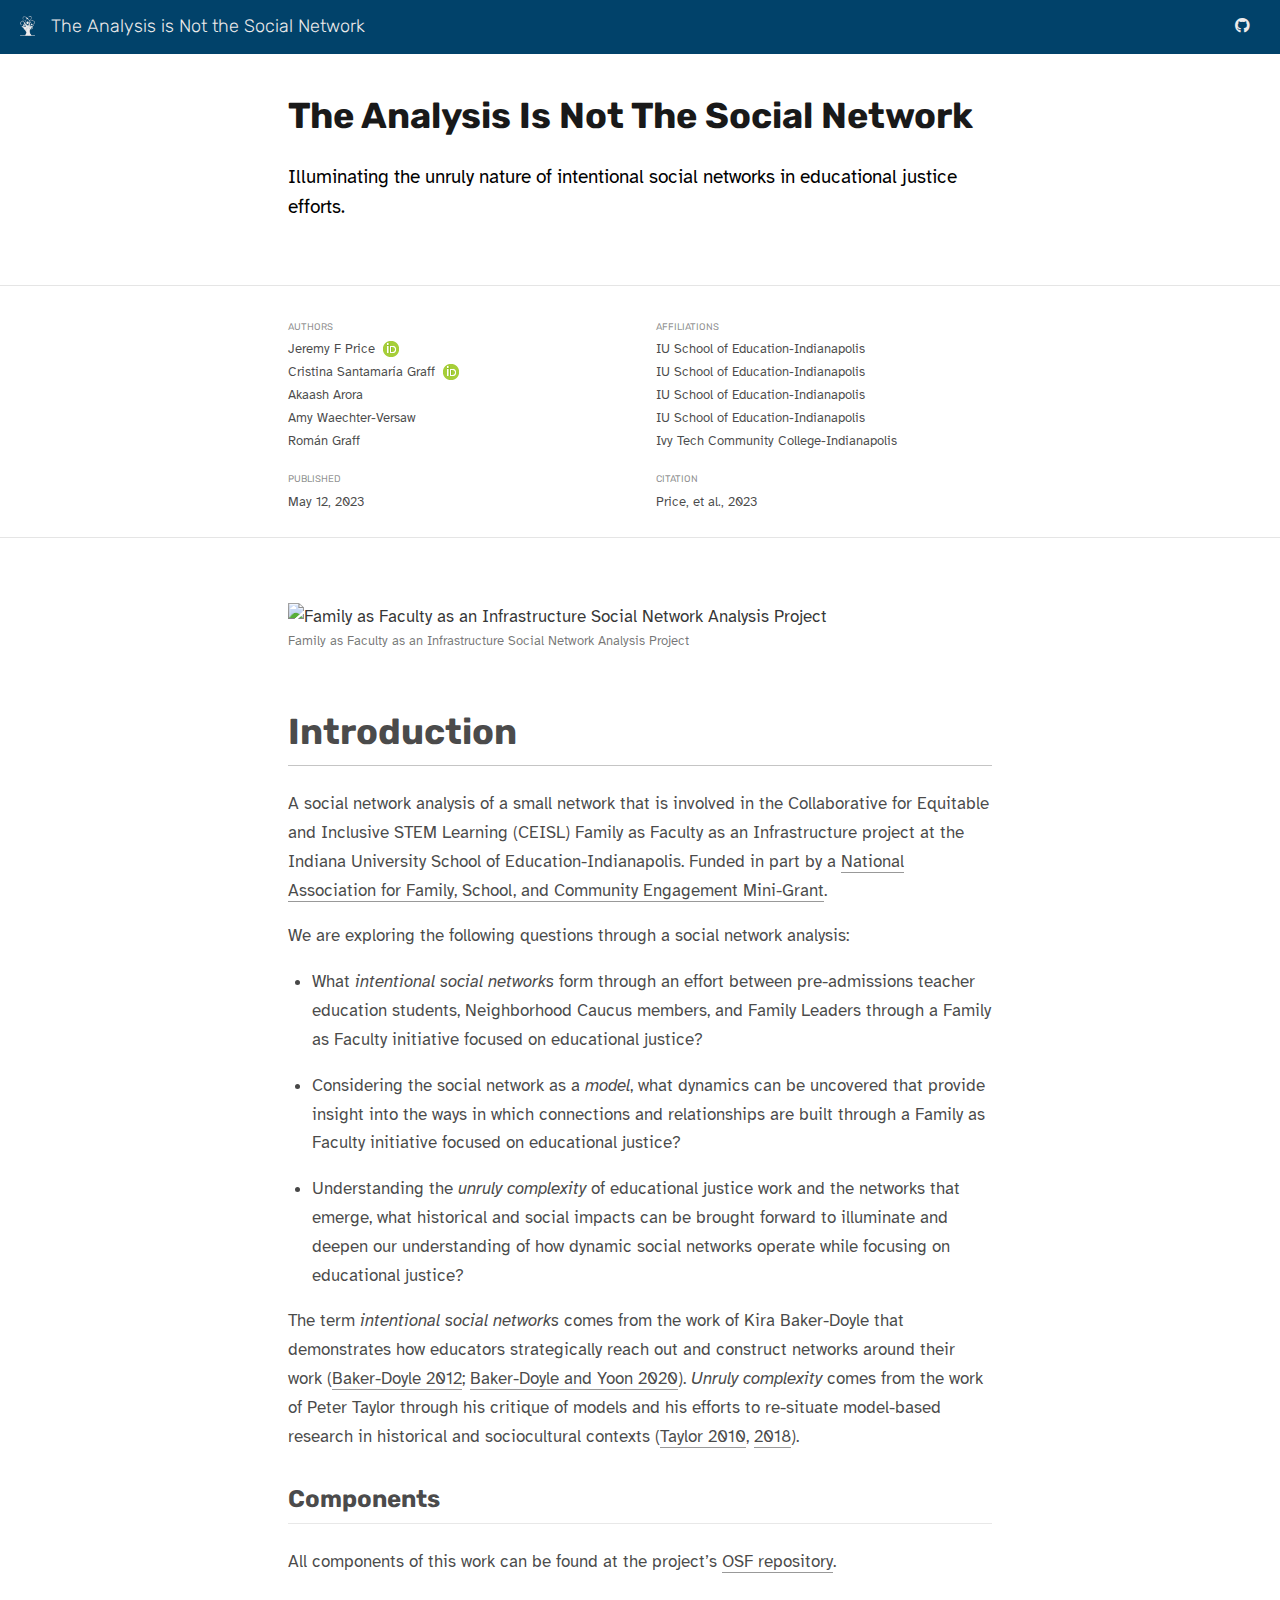
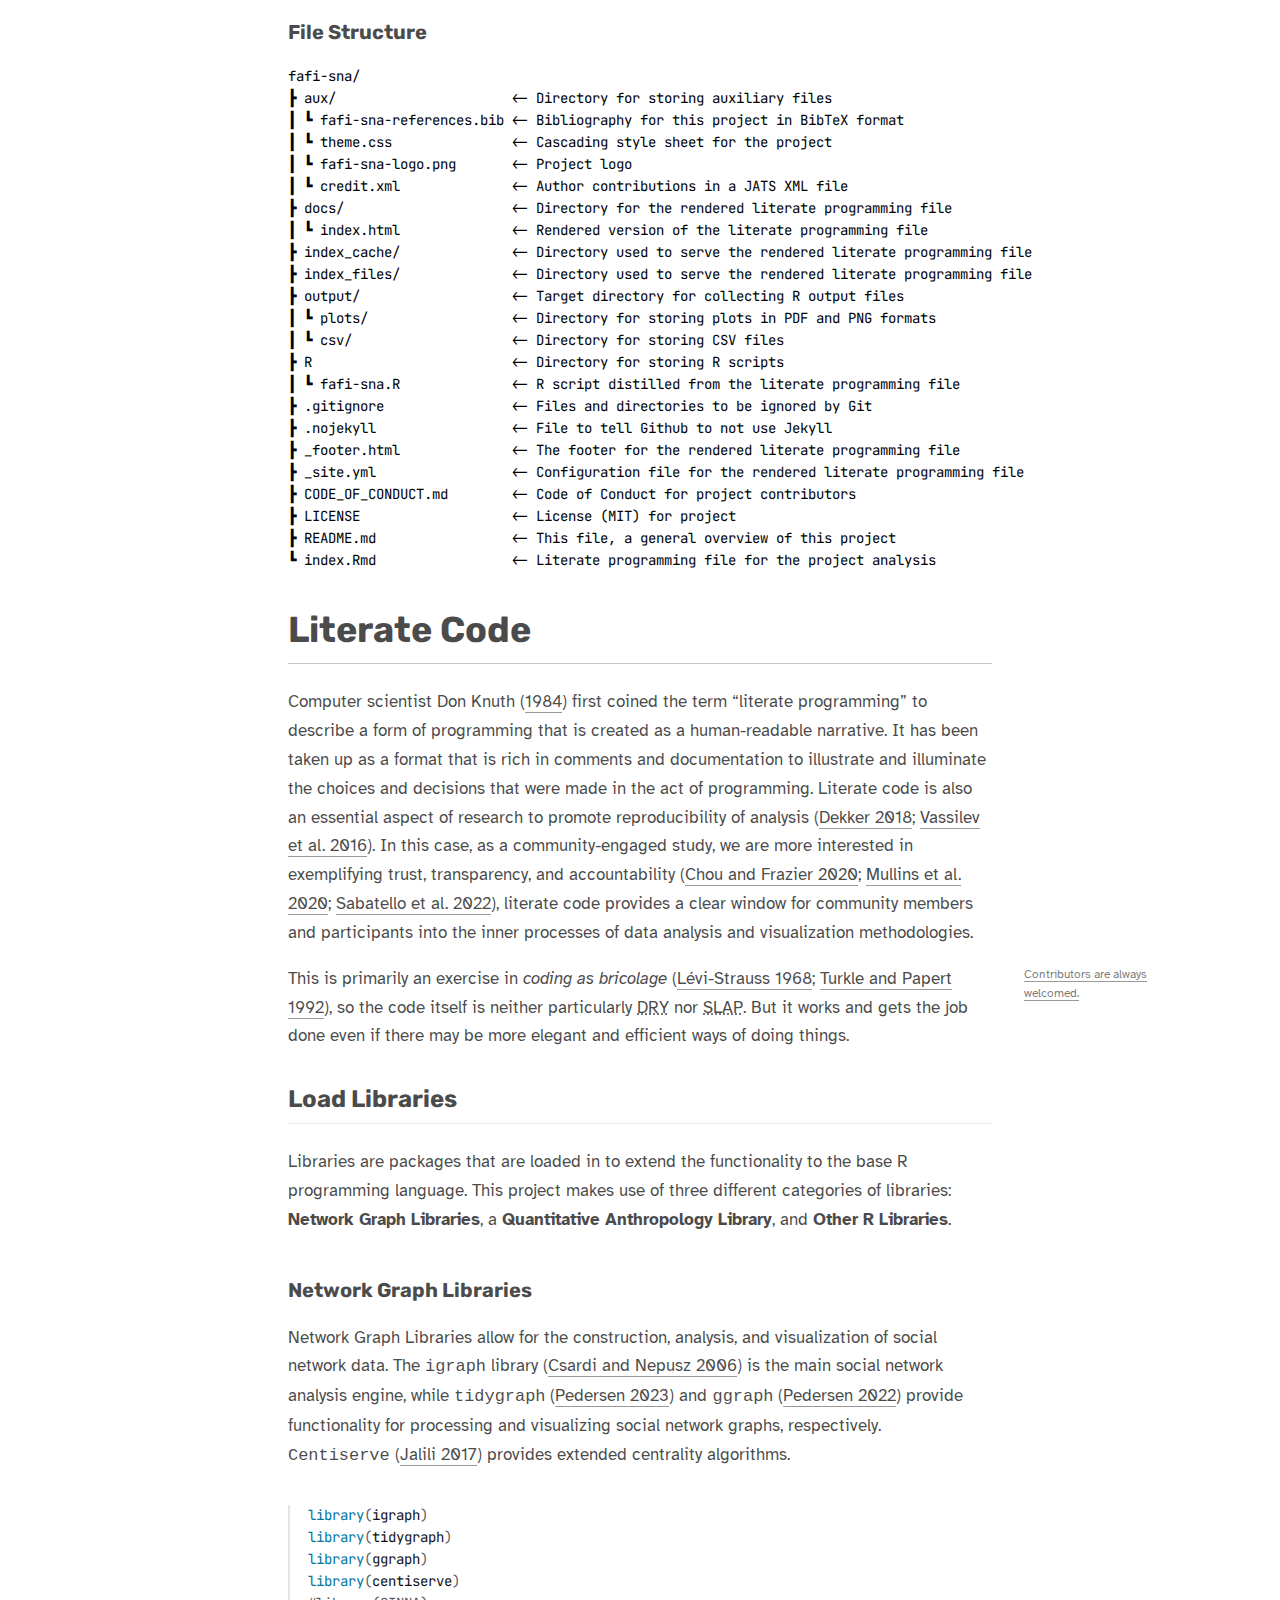
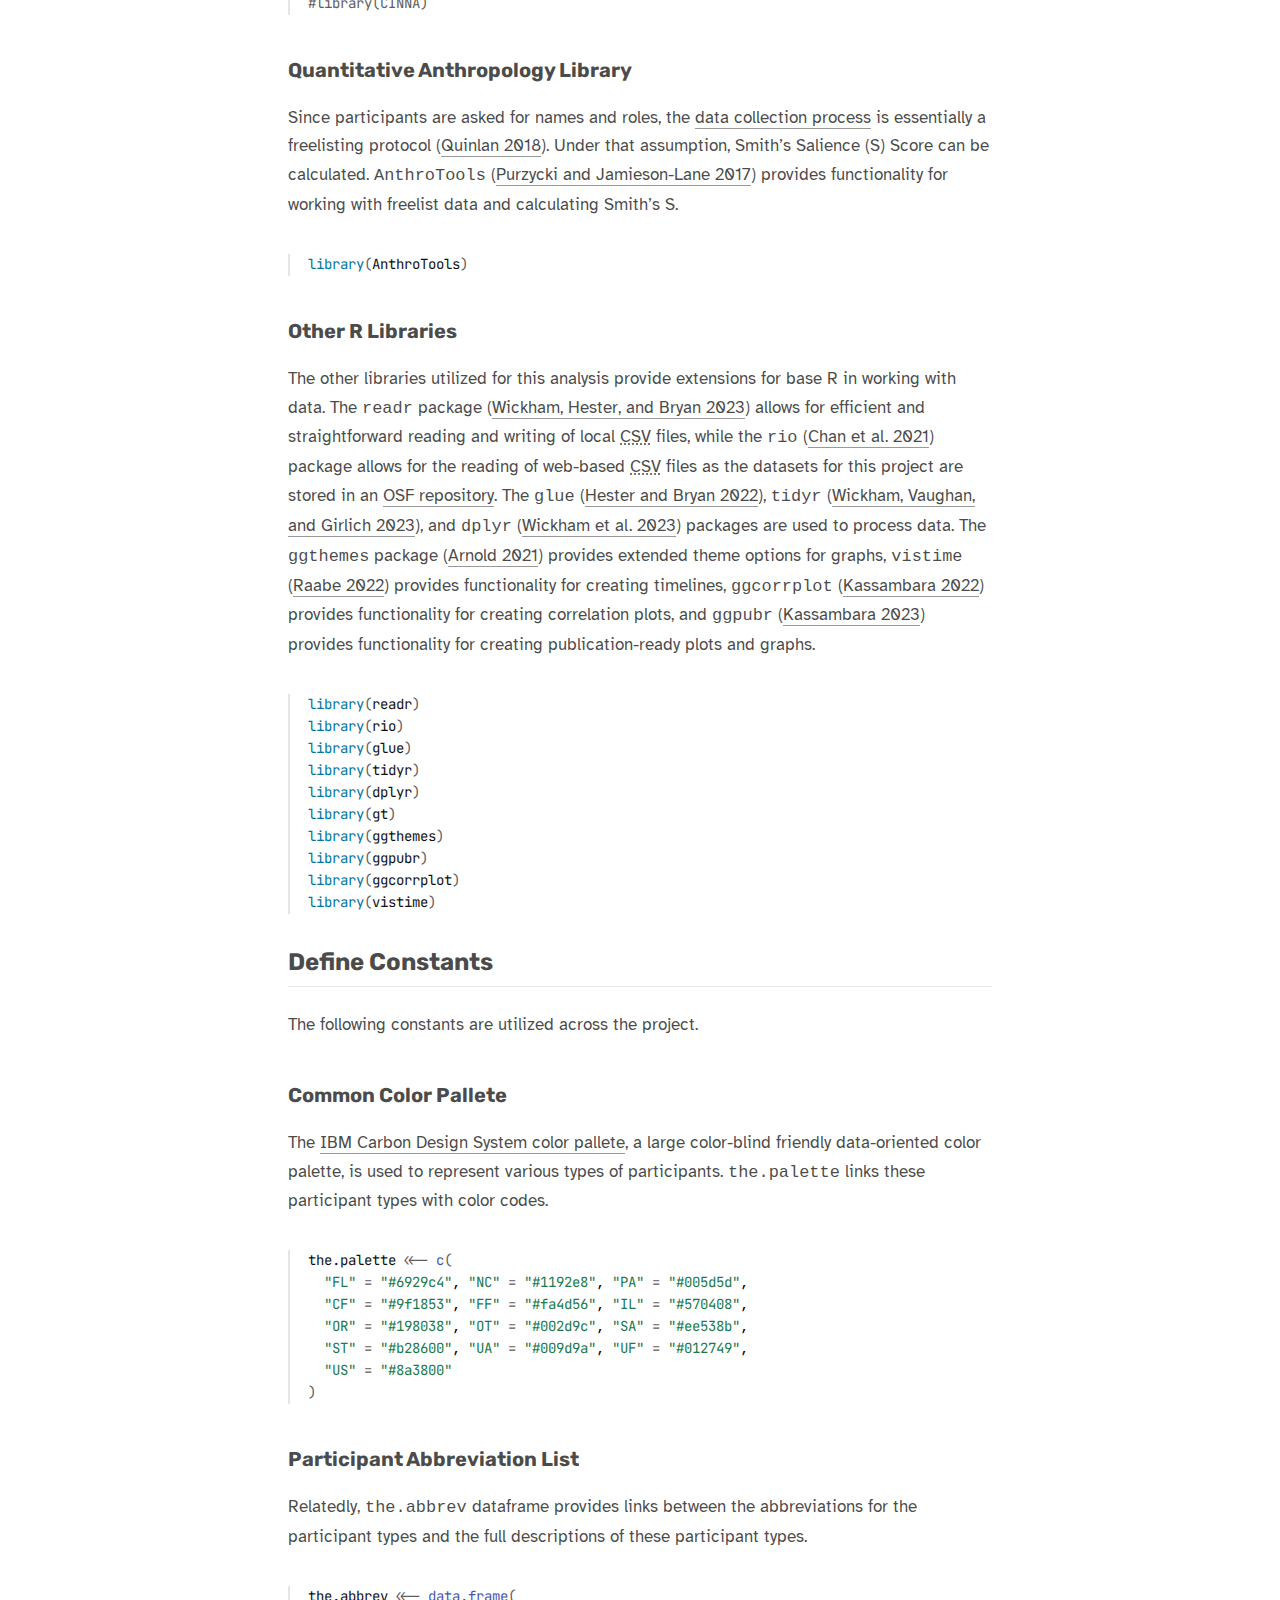
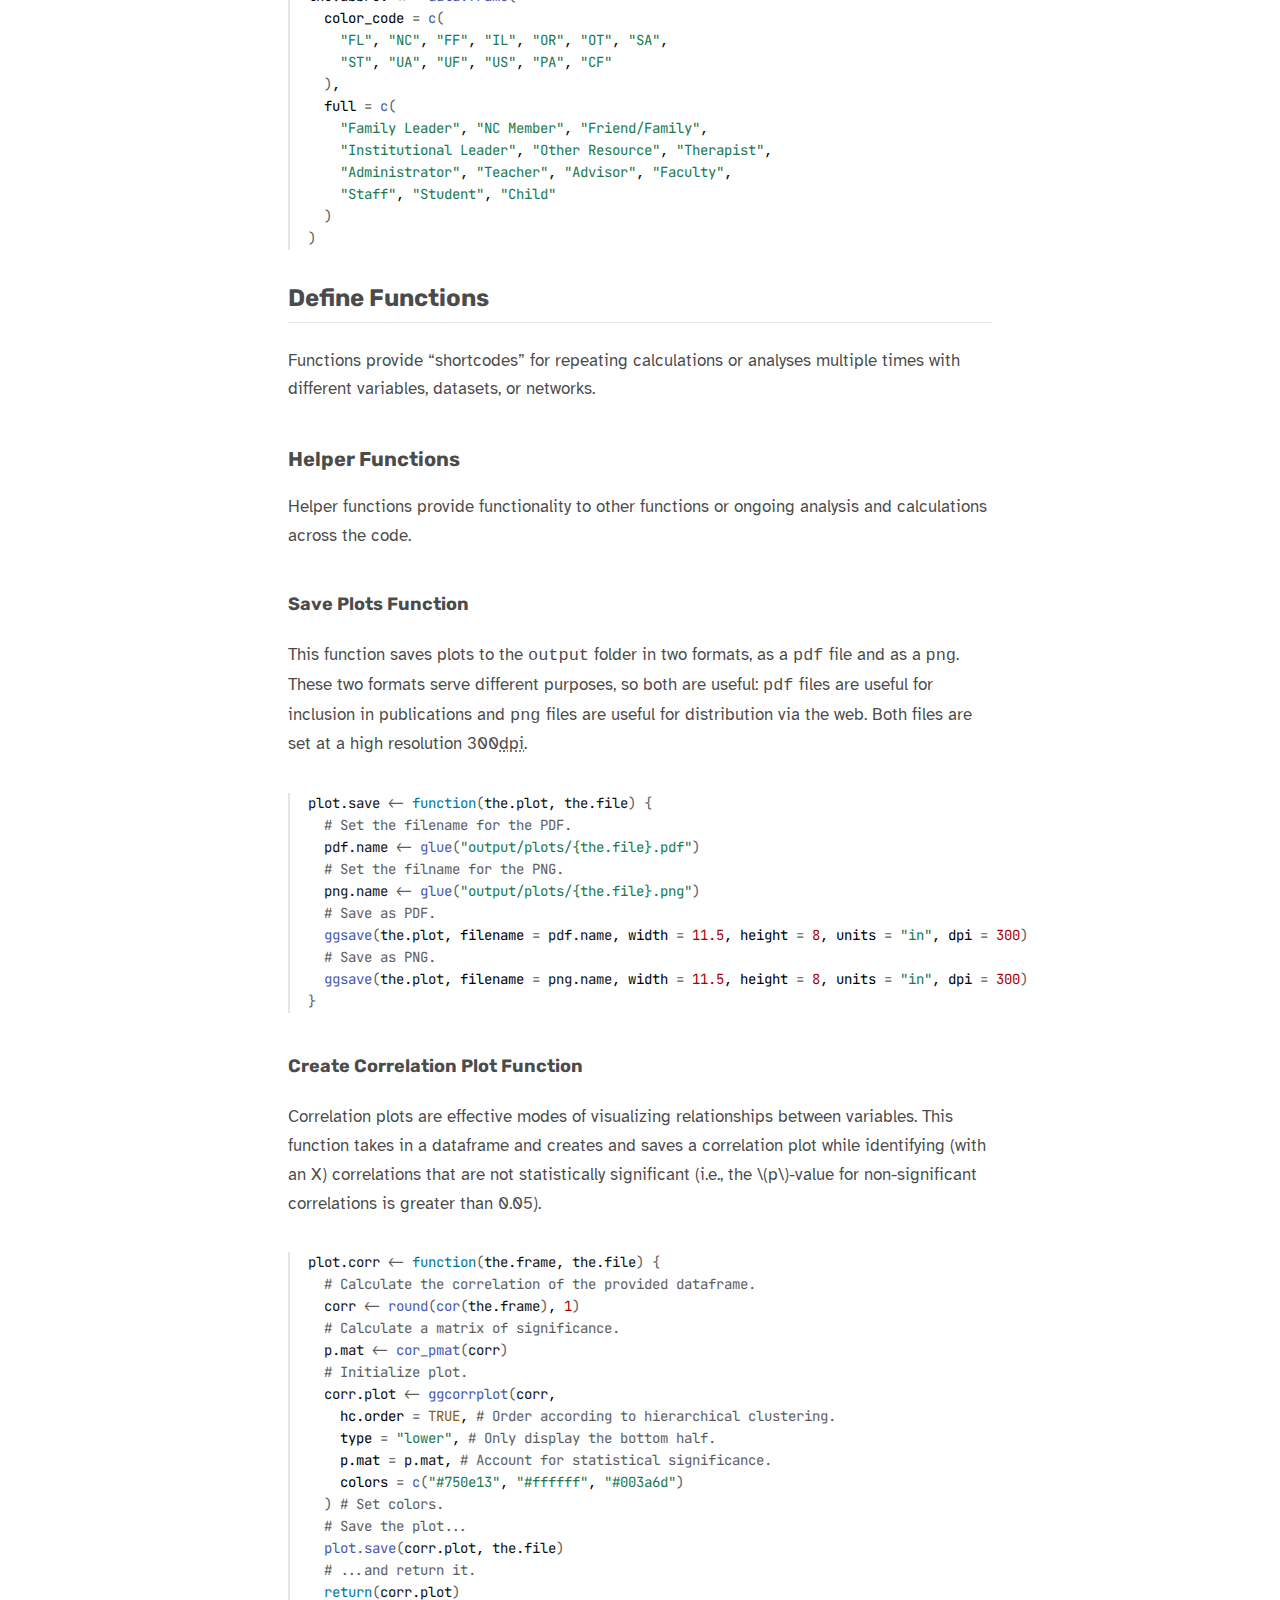
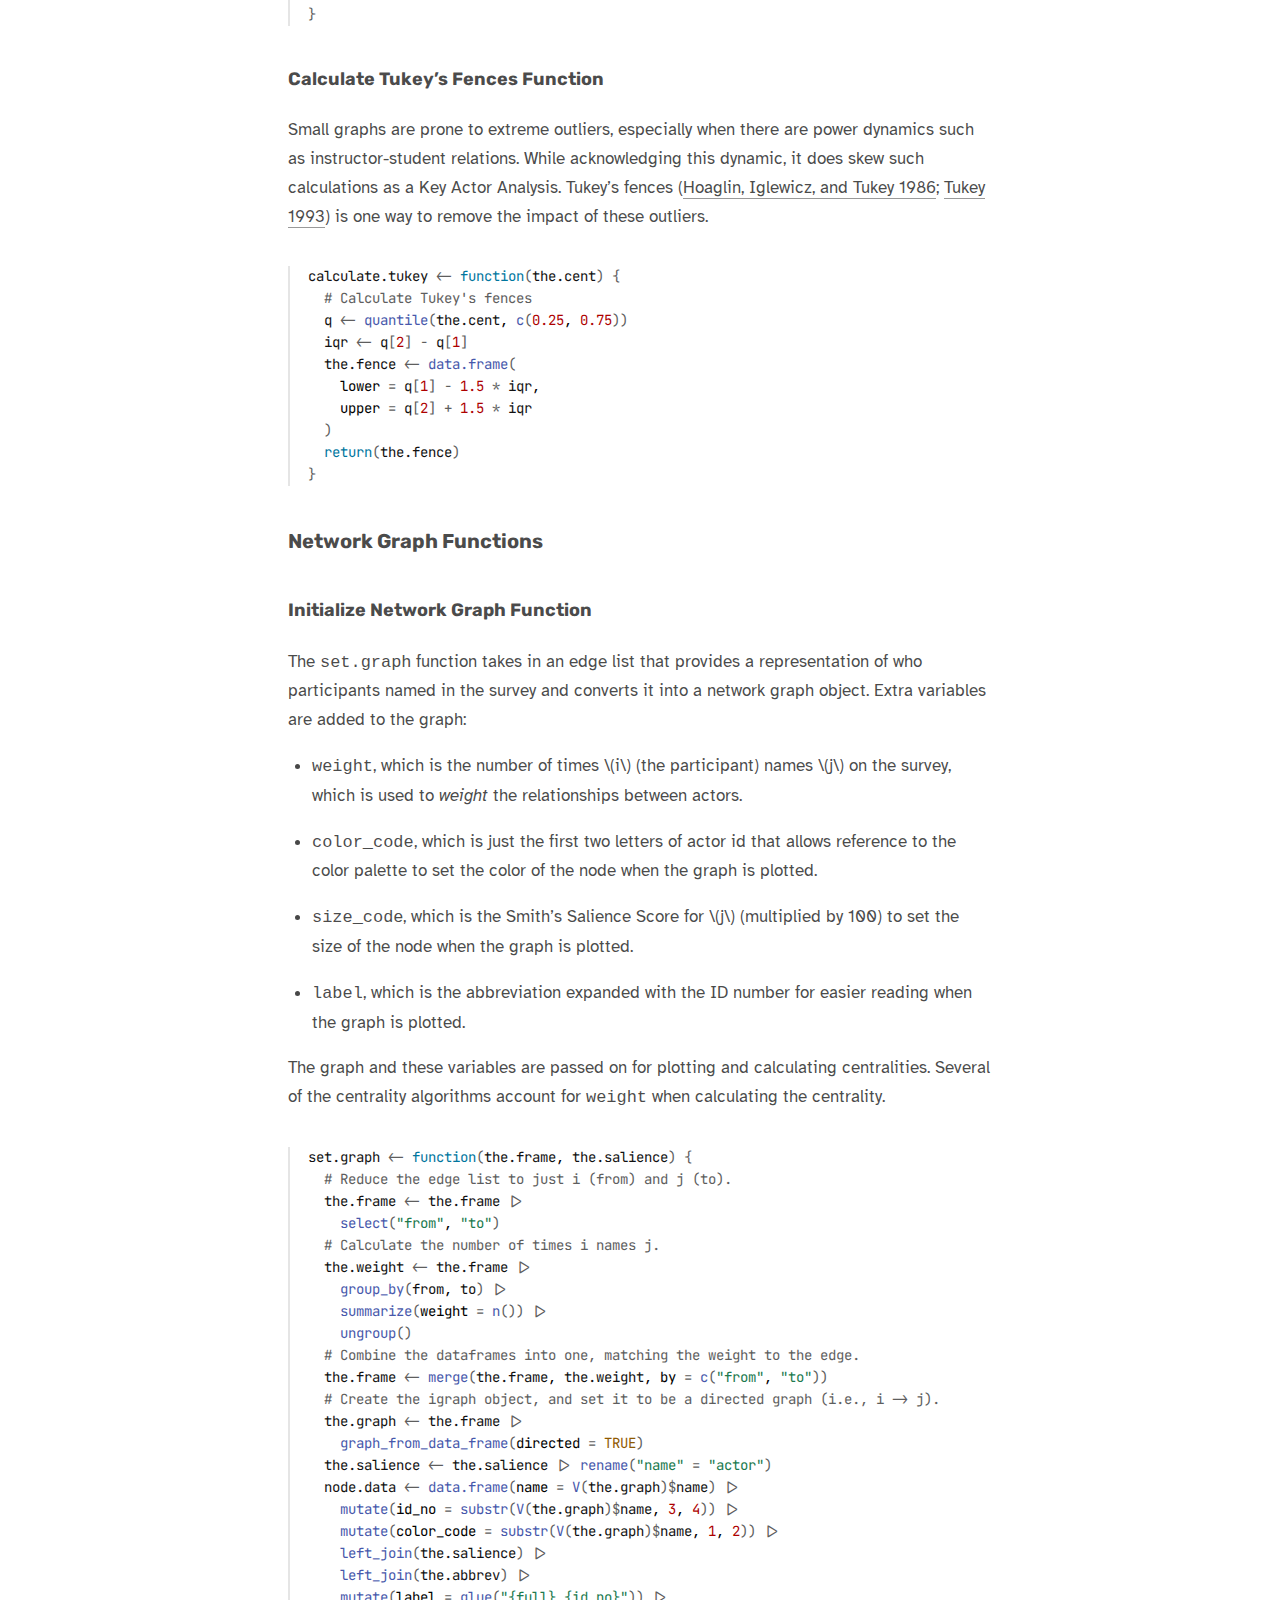
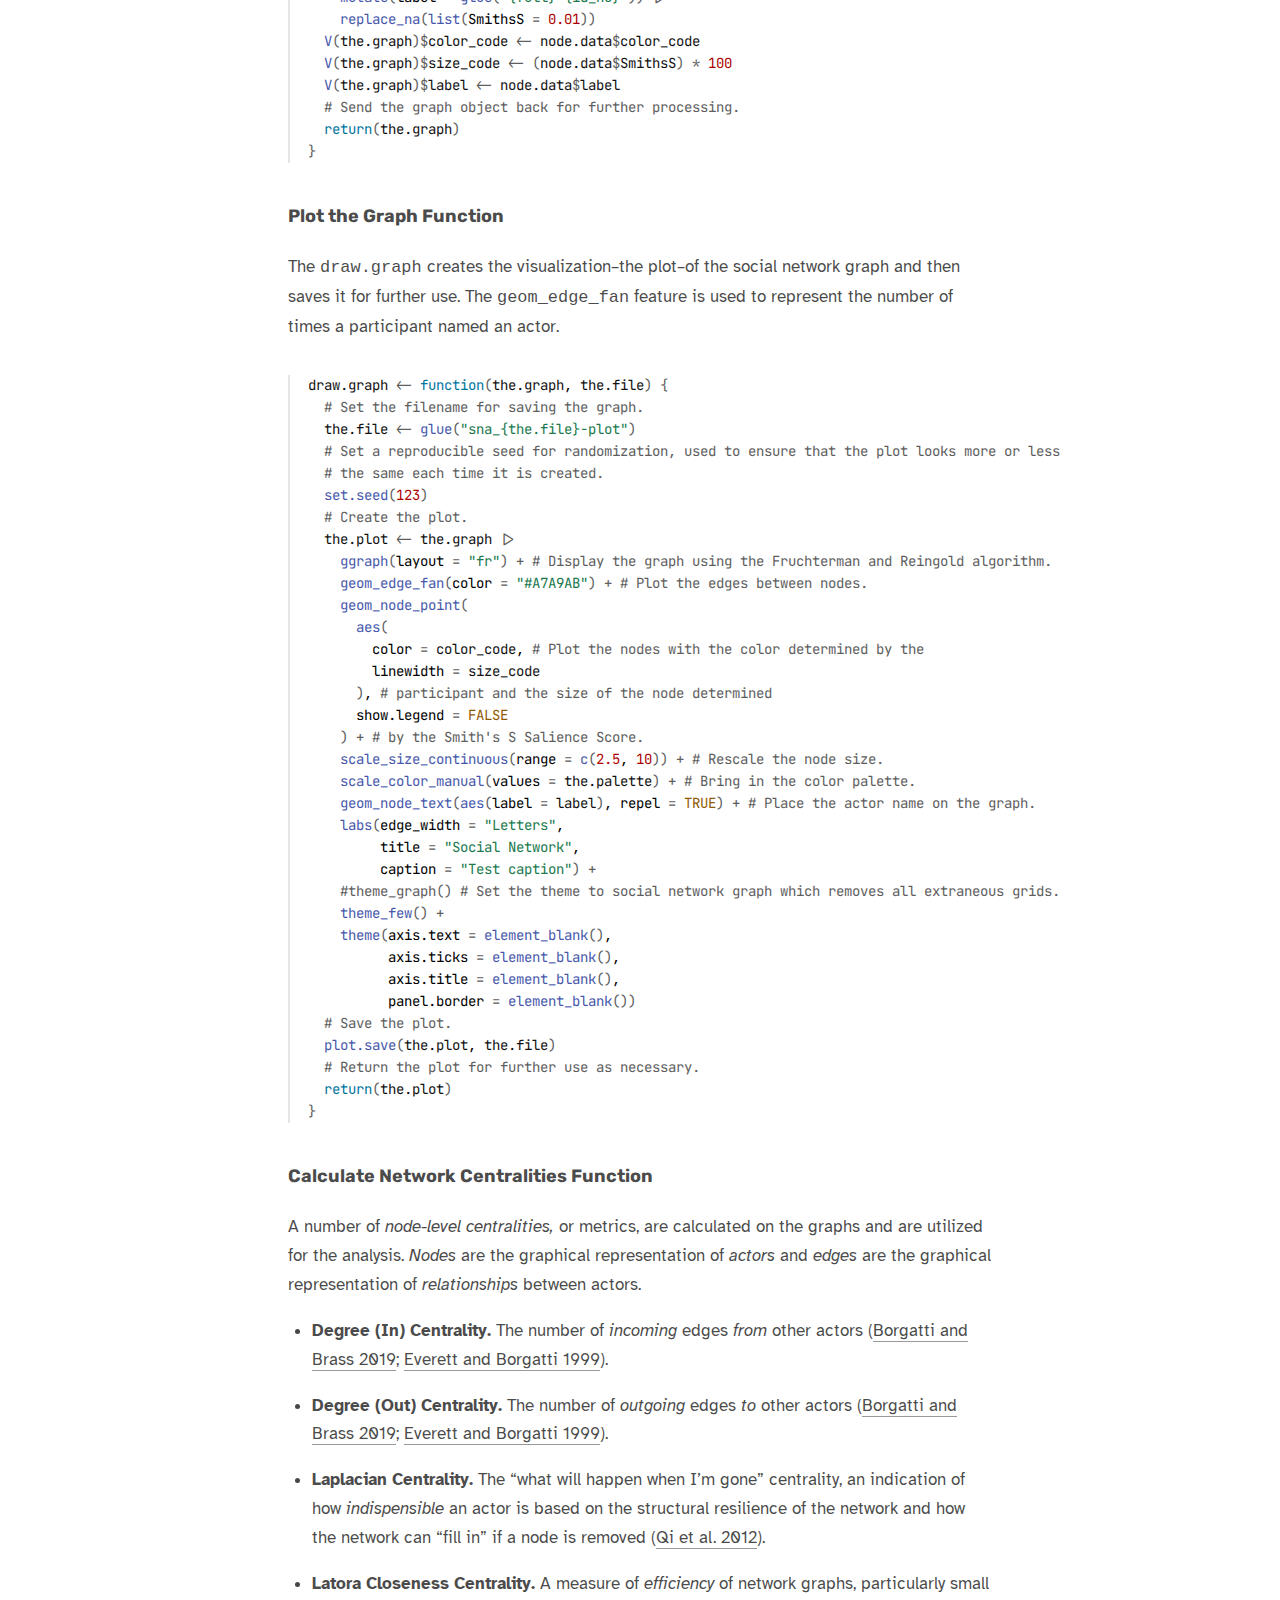
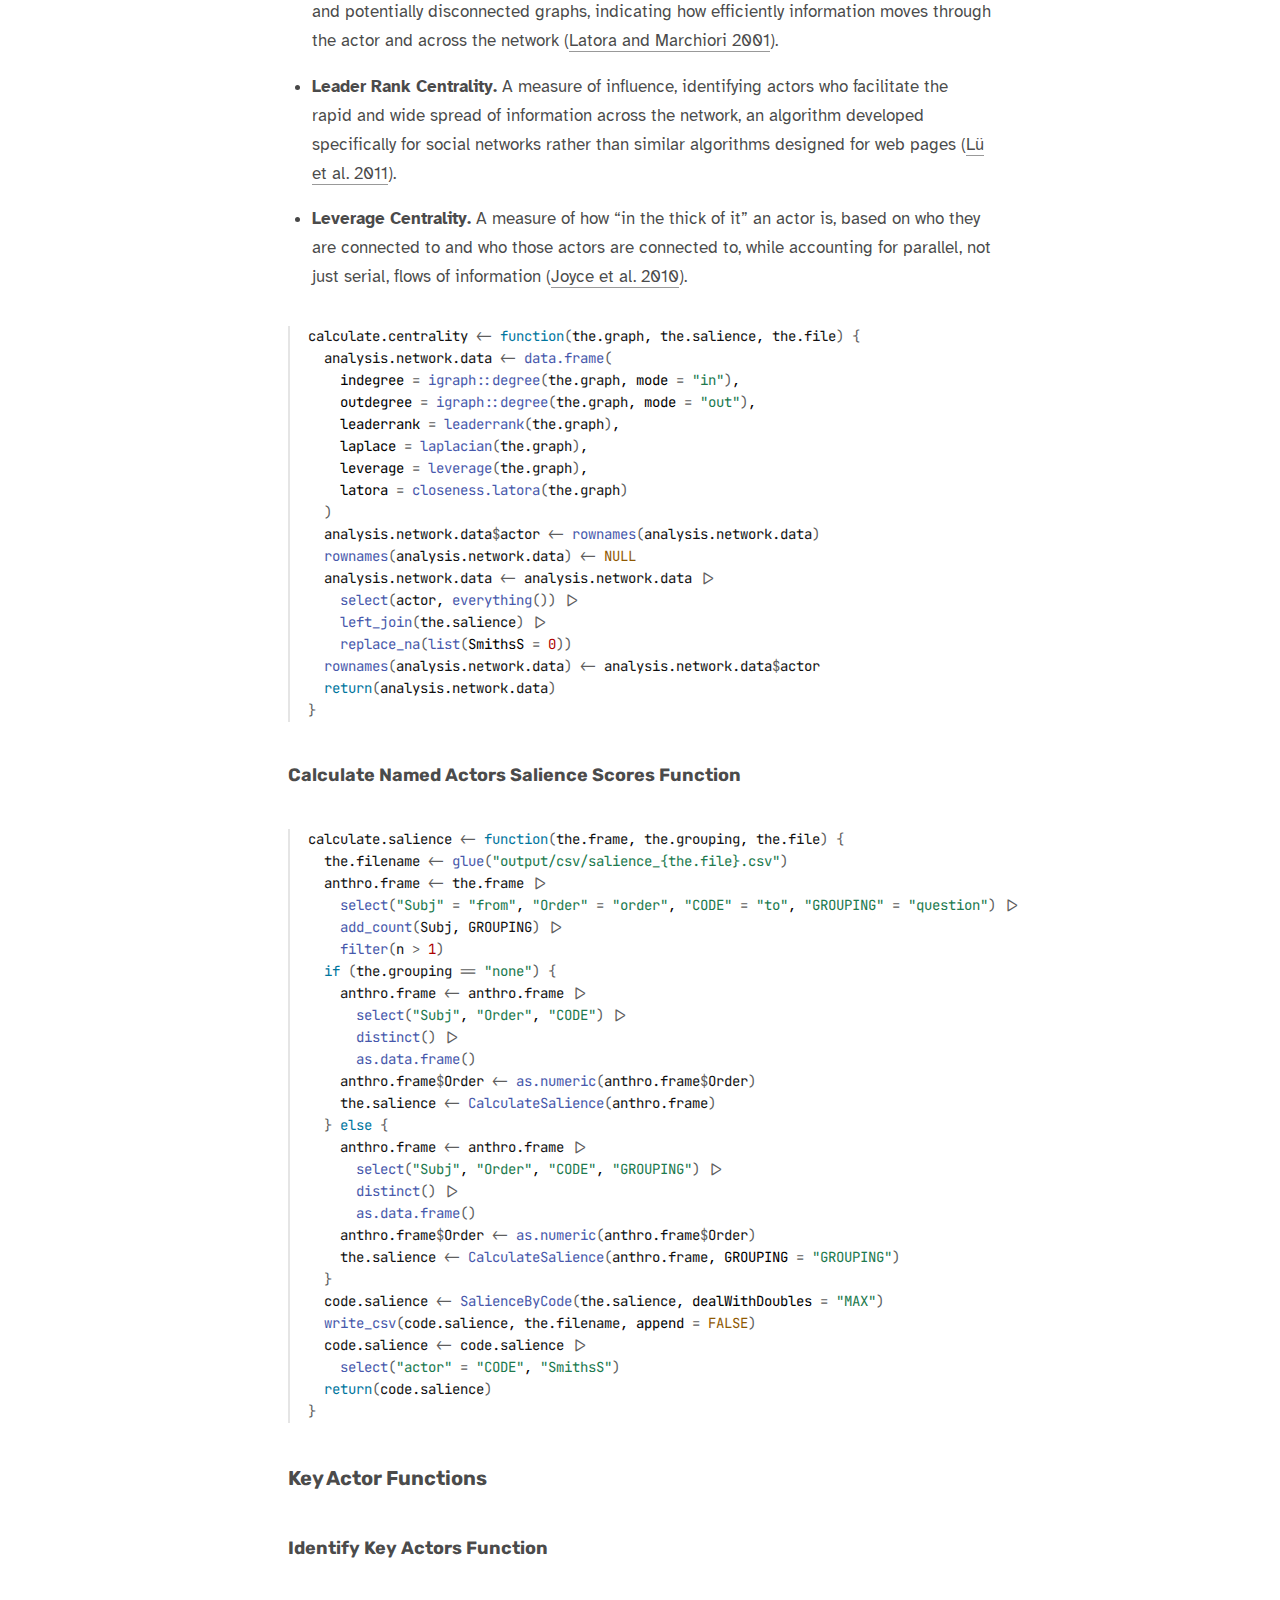
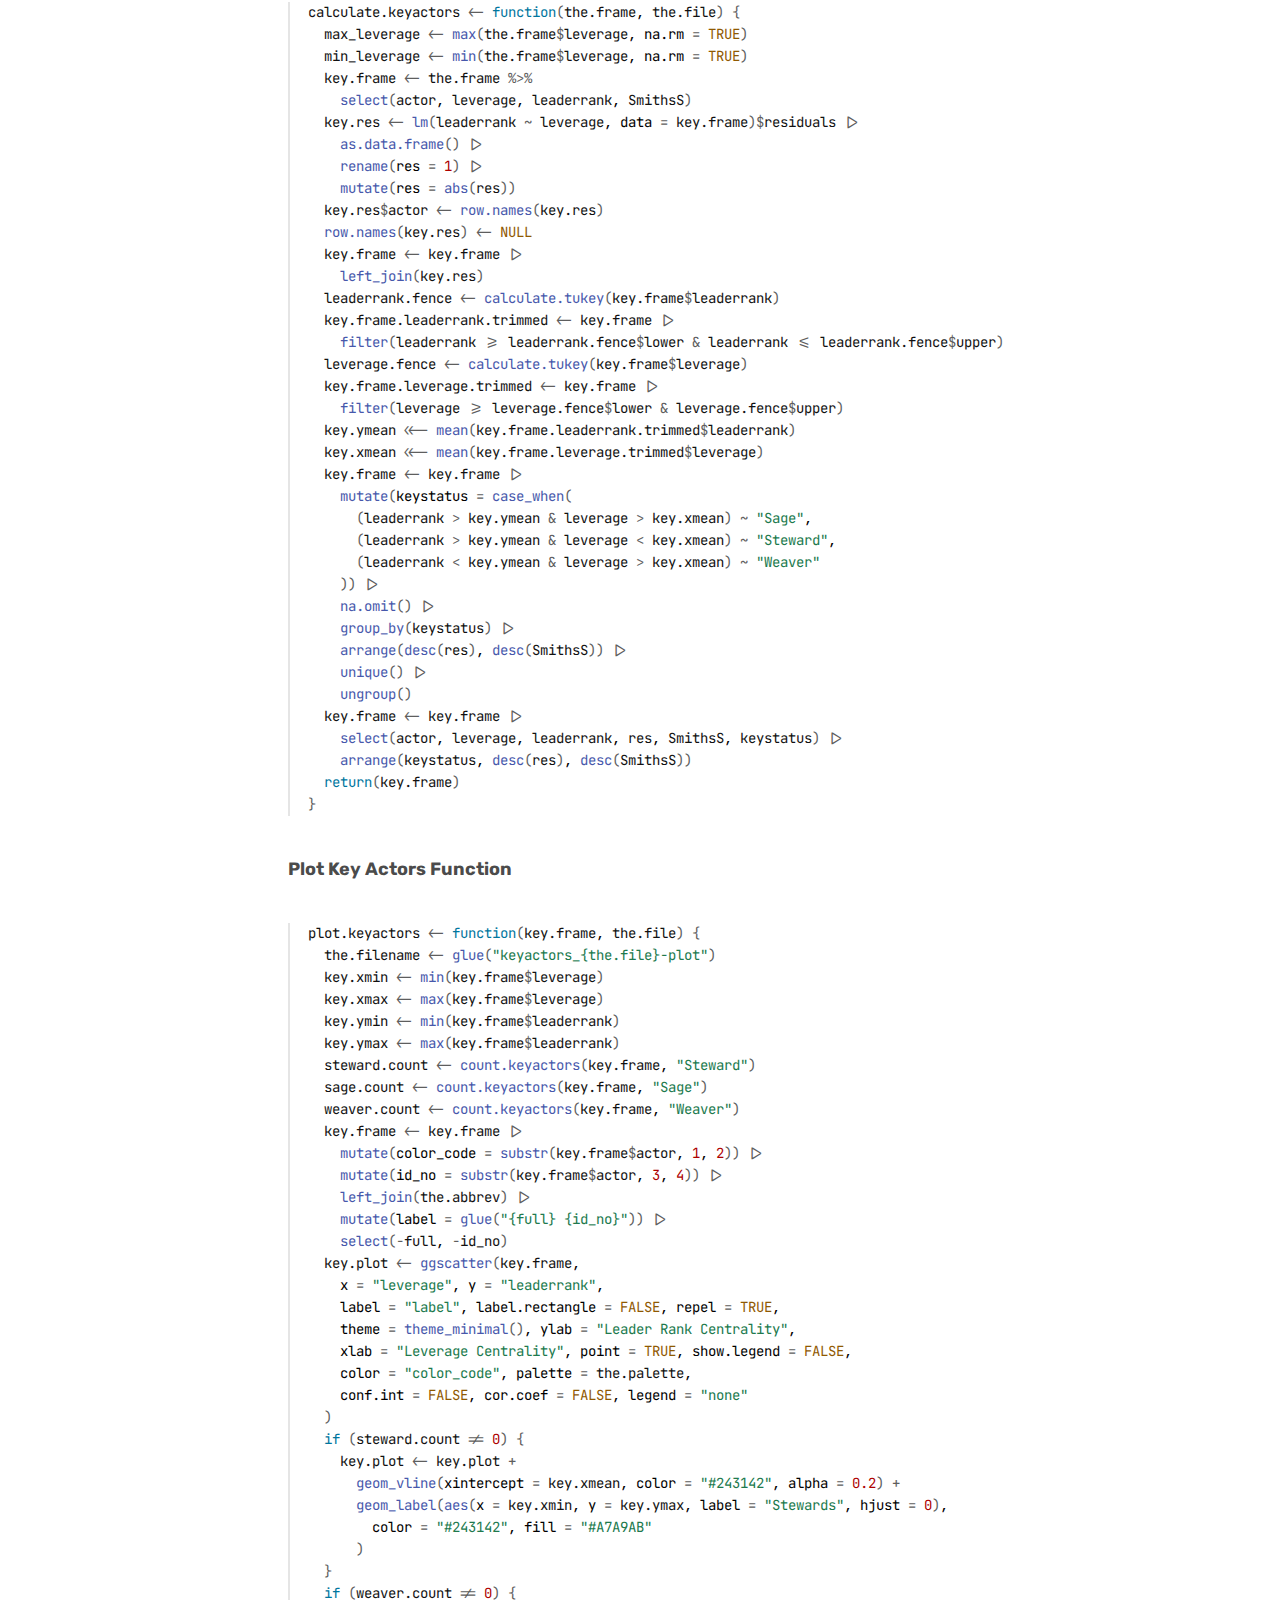
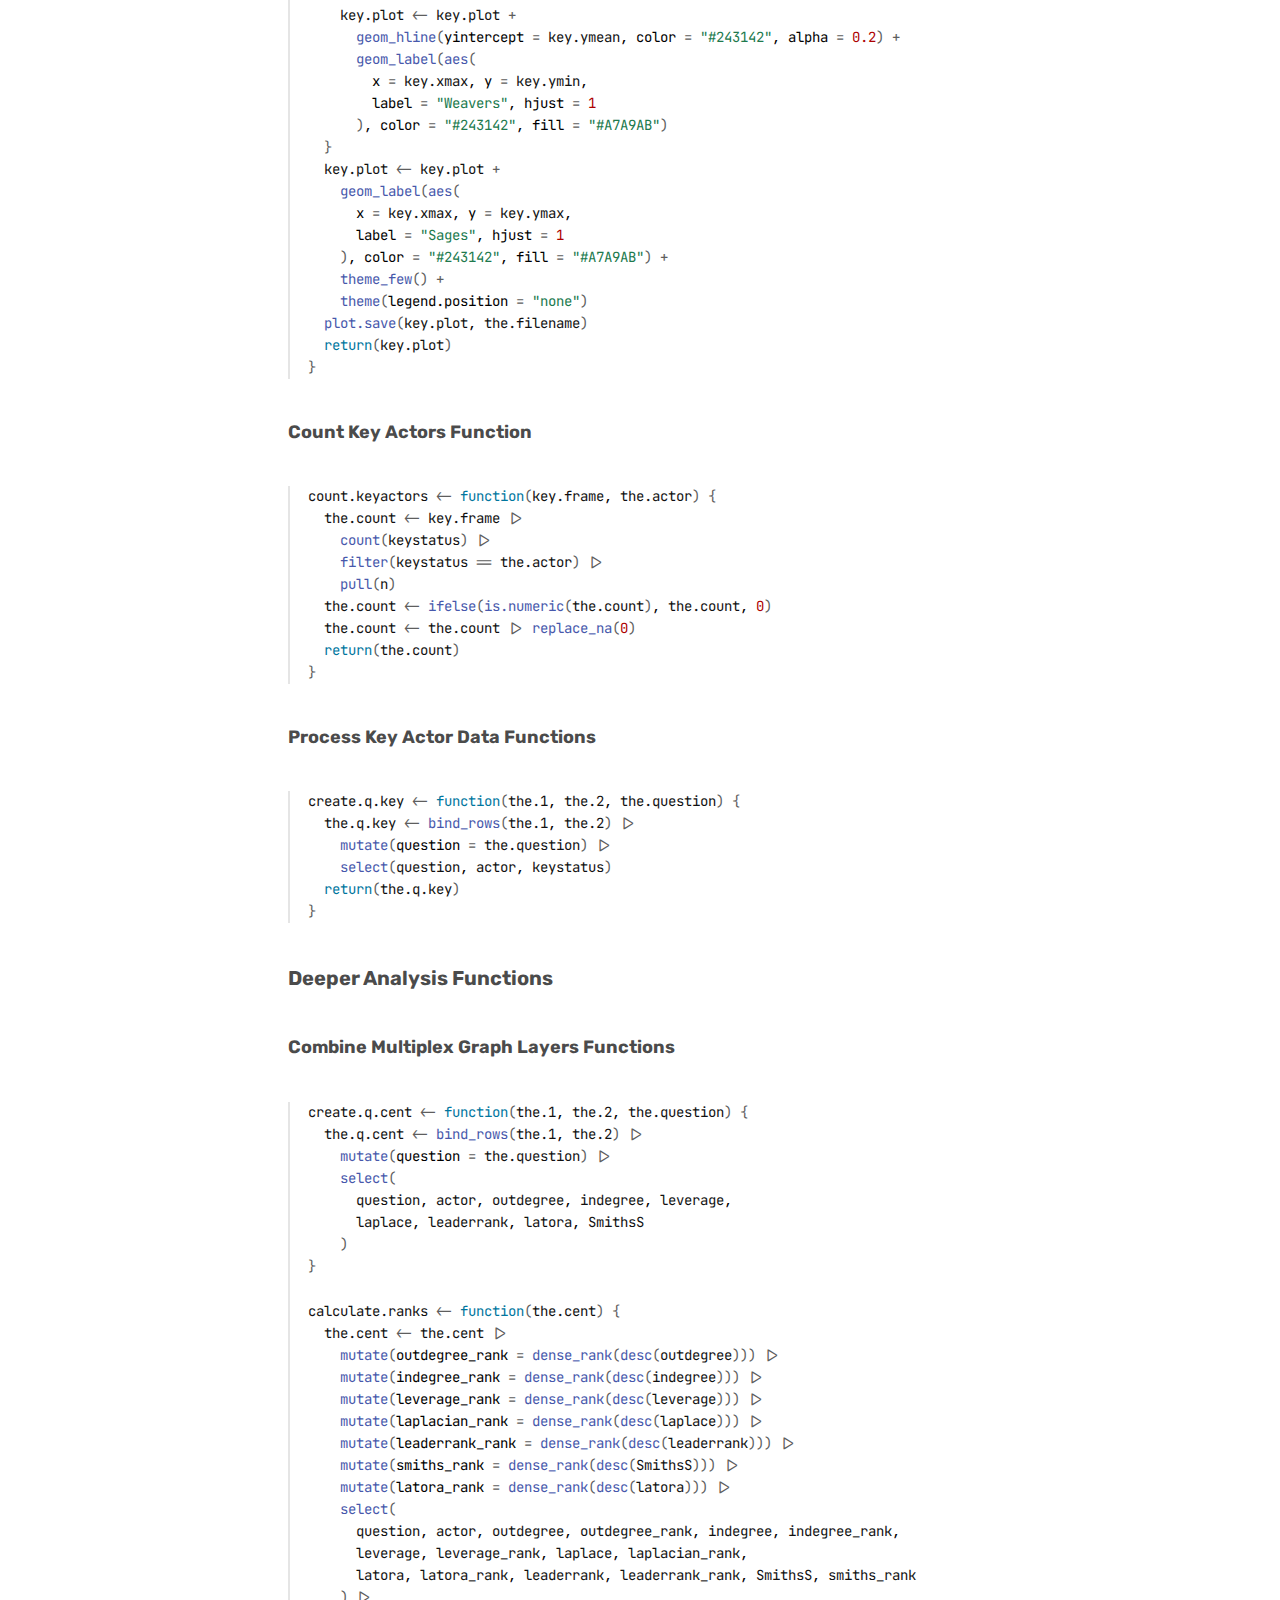
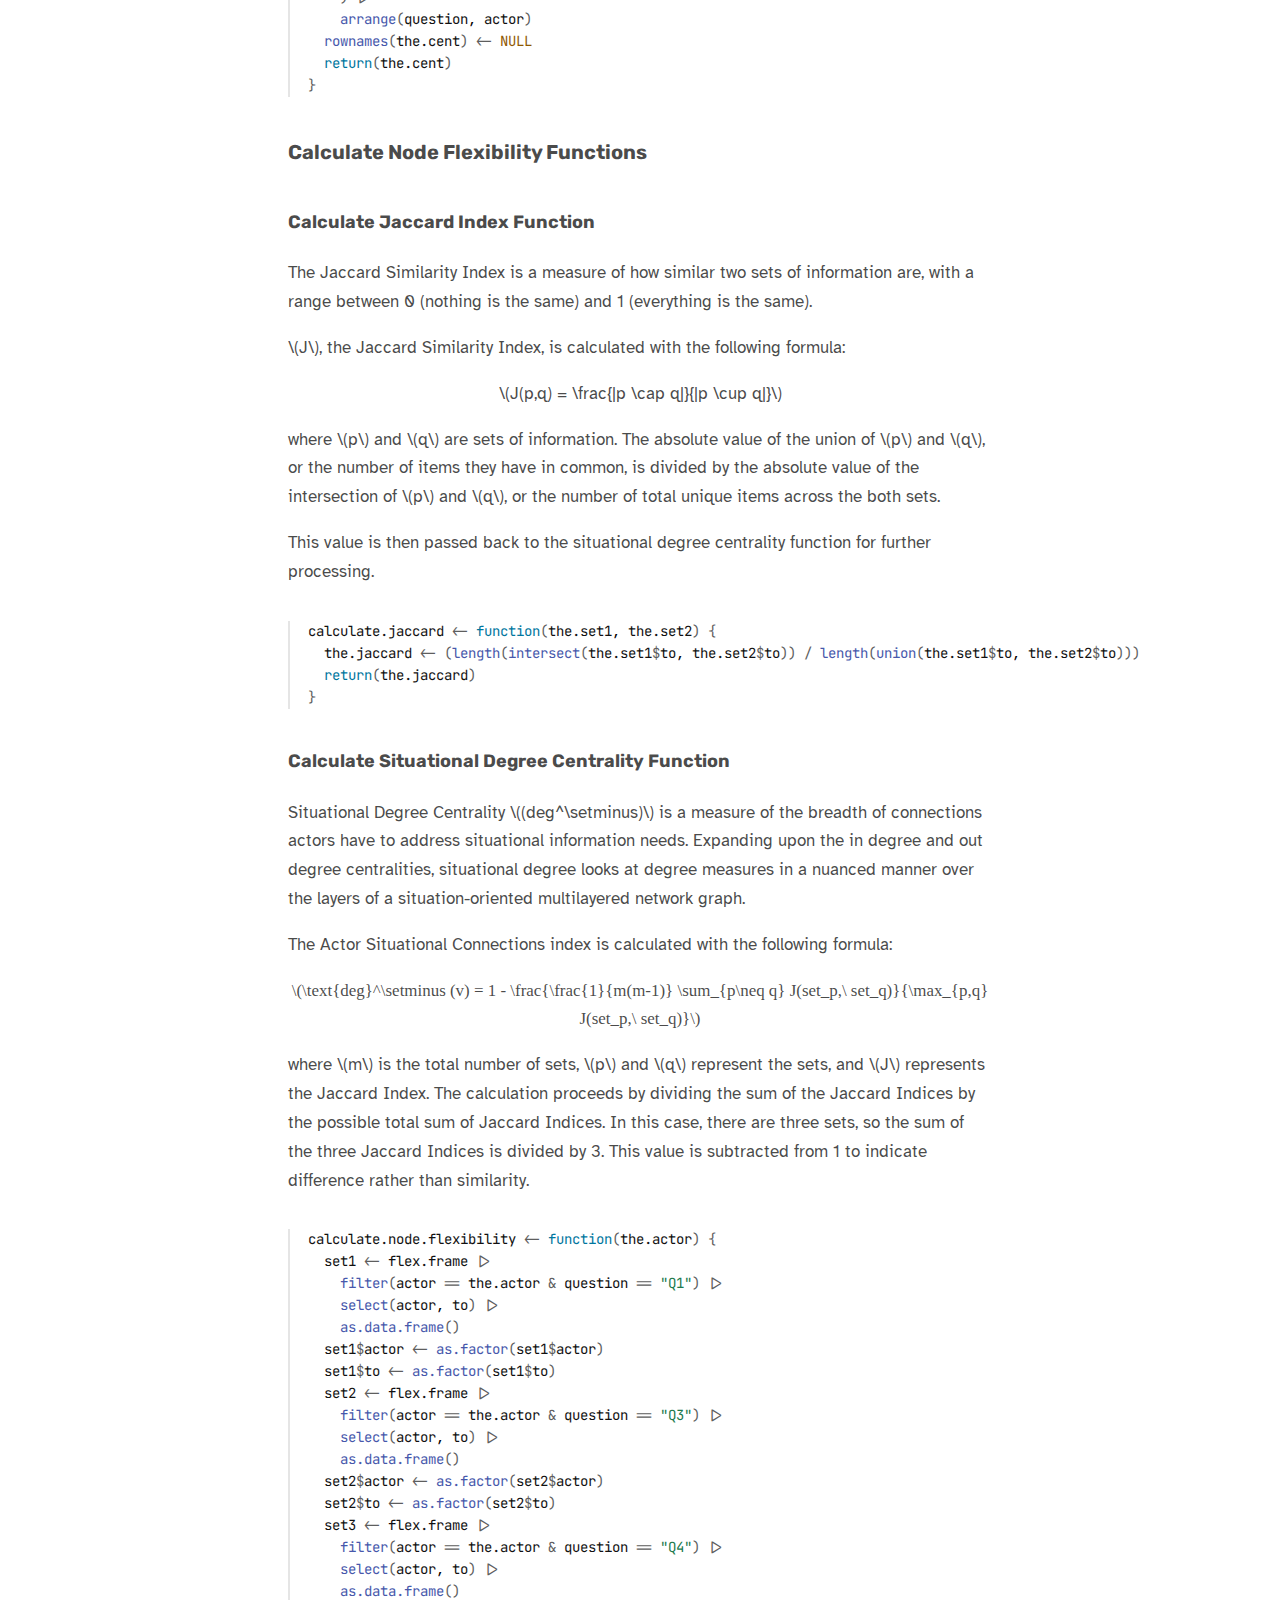
==== commit ed5a6c0f: "added renv for reproducibility purposes" ====
--- a/docs/index.html
+++ b/docs/index.html
@@ -116,8 +116,8 @@
   <link rel="license" href="https://creativecommons.org/licenses/by-nc-sa/4.0/"/>
 
   <!--  https://schema.org/Article -->
-  <meta property="article:published" itemprop="datePublished" content="2023-05-11"/>
-  <meta property="article:created" itemprop="dateCreated" content="2023-05-11"/>
+  <meta property="article:published" itemprop="datePublished" content="2023-05-12"/>
+  <meta property="article:created" itemprop="dateCreated" content="2023-05-12"/>
   <meta name="article:author" content="Jeremy F Price"/>
   <meta name="article:author" content="Cristina Santamaría Graff"/>
   <meta name="article:author" content="Akaash Arora"/>
@@ -140,8 +140,8 @@
   <meta name="citation_title" content="The Analysis is Not the Social Network: The Analysis Is Not The Social Network"/>
   <meta name="citation_fulltext_html_url" content="https://jeremyfprice.github.io/fafi-sna/"/>
   <meta name="citation_fulltext_world_readable" content=""/>
-  <meta name="citation_online_date" content="2023/05/11"/>
-  <meta name="citation_publication_date" content="2023/05/11"/>
+  <meta name="citation_online_date" content="2023/05/12"/>
+  <meta name="citation_publication_date" content="2023/05/12"/>
   <meta name="citation_author" content="Jeremy F Price"/>
   <meta name="citation_author_institution" content="IU School of Education-Indianapolis"/>
   <meta name="citation_author" content="Cristina Santamaría Graff"/>
@@ -192,7 +192,7 @@
   <!--radix_placeholder_rmarkdown_metadata-->
 
   <script type="text/json" id="radix-rmarkdown-metadata">
-  {"type":"list","attributes":{"names":{"type":"character","attributes":{},"value":["title","description","repository_url","preview","author","slug","date","output","navbar","creative_commons","bibliography","citation_url"]}},"value":[{"type":"character","attributes":{},"value":["The Analysis Is Not The Social Network"]},{"type":"character","attributes":{},"value":["Illuminating the unruly nature of intentional social networks in educational justice efforts.\n"]},{"type":"character","attributes":{},"value":["https://github.com/jeremyfprice/fafi-sna/"]},{"type":"character","attributes":{},"value":["aux/fafi-sna-git-logo.png"]},{"type":"list","attributes":{},"value":[{"type":"list","attributes":{"names":{"type":"character","attributes":{},"value":["name","url","affiliation","affiliation_url","orcid_id"]}},"value":[{"type":"character","attributes":{},"value":["Jeremy F Price"]},{"type":"character","attributes":{},"value":["https://www.jeremyfprice.info/"]},{"type":"character","attributes":{},"value":["IU School of Education-Indianapolis"]},{"type":"character","attributes":{},"value":["https://education.iupui.edu/"]},{"type":"character","attributes":{},"value":["0000-0002-6506-3526"]}]},{"type":"list","attributes":{"names":{"type":"character","attributes":{},"value":["name","affiliation","affiliation_url","orcid_id"]}},"value":[{"type":"character","attributes":{},"value":["Cristina Santamaría Graff"]},{"type":"character","attributes":{},"value":["IU School of Education-Indianapolis"]},{"type":"character","attributes":{},"value":["https://education.iupui.edu/"]},{"type":"character","attributes":{},"value":["0000-0002-4628-8949"]}]},{"type":"list","attributes":{"names":{"type":"character","attributes":{},"value":["name","affiliation","affiliation_url"]}},"value":[{"type":"character","attributes":{},"value":["Akaash Arora"]},{"type":"character","attributes":{},"value":["IU School of Education-Indianapolis"]},{"type":"character","attributes":{},"value":["https://education.iupui.edu/"]}]},{"type":"list","attributes":{"names":{"type":"character","attributes":{},"value":["name","affiliation","affiliation_url"]}},"value":[{"type":"character","attributes":{},"value":["Amy Waechter-Versaw"]},{"type":"character","attributes":{},"value":["IU School of Education-Indianapolis"]},{"type":"character","attributes":{},"value":["https://education.iupui.edu/"]}]},{"type":"list","attributes":{"names":{"type":"character","attributes":{},"value":["name","affiliation","affiliation_url"]}},"value":[{"type":"character","attributes":{},"value":["Román Graff"]},{"type":"character","attributes":{},"value":["Ivy Tech Community College-Indianapolis"]},{"type":"character","attributes":{},"value":["https://www.ivytech.edu/locations/indianapolis/"]}]}]},{"type":"character","attributes":{},"value":["price2023fafisna"]},{"type":"character","attributes":{},"value":["2023-05-11"]},{"type":"list","attributes":{"names":{"type":"character","attributes":{},"value":["distill::distill_article"]}},"value":[{"type":"list","attributes":{"names":{"type":"character","attributes":{},"value":["self_contained","theme"]}},"value":[{"type":"logical","attributes":{},"value":[false]},{"type":"character","attributes":{},"value":["aux/theme.css"]}]}]},{"type":"list","attributes":{"names":{"type":"character","attributes":{},"value":["source_url"]}},"value":[{"type":"character","attributes":{},"value":["https://github.com/jeremyfprice/fafi-sna/"]}]},{"type":"character","attributes":{},"value":["CC BY-NC-SA"]},{"type":"character","attributes":{},"value":["aux/fafi-sna-references.bib"]},{"type":"character","attributes":{},"value":["https://jeremyfprice.github.io/fafi-sna/"]}]}
+  {"type":"list","attributes":{"names":{"type":"character","attributes":{},"value":["title","description","repository_url","preview","author","slug","date","output","navbar","creative_commons","bibliography","citation_url"]}},"value":[{"type":"character","attributes":{},"value":["The Analysis Is Not The Social Network"]},{"type":"character","attributes":{},"value":["Illuminating the unruly nature of intentional social networks in educational justice efforts.\n"]},{"type":"character","attributes":{},"value":["https://github.com/jeremyfprice/fafi-sna/"]},{"type":"character","attributes":{},"value":["aux/fafi-sna-git-logo.png"]},{"type":"list","attributes":{},"value":[{"type":"list","attributes":{"names":{"type":"character","attributes":{},"value":["name","url","affiliation","affiliation_url","orcid_id"]}},"value":[{"type":"character","attributes":{},"value":["Jeremy F Price"]},{"type":"character","attributes":{},"value":["https://www.jeremyfprice.info/"]},{"type":"character","attributes":{},"value":["IU School of Education-Indianapolis"]},{"type":"character","attributes":{},"value":["https://education.iupui.edu/"]},{"type":"character","attributes":{},"value":["0000-0002-6506-3526"]}]},{"type":"list","attributes":{"names":{"type":"character","attributes":{},"value":["name","affiliation","affiliation_url","orcid_id"]}},"value":[{"type":"character","attributes":{},"value":["Cristina Santamaría Graff"]},{"type":"character","attributes":{},"value":["IU School of Education-Indianapolis"]},{"type":"character","attributes":{},"value":["https://education.iupui.edu/"]},{"type":"character","attributes":{},"value":["0000-0002-4628-8949"]}]},{"type":"list","attributes":{"names":{"type":"character","attributes":{},"value":["name","affiliation","affiliation_url"]}},"value":[{"type":"character","attributes":{},"value":["Akaash Arora"]},{"type":"character","attributes":{},"value":["IU School of Education-Indianapolis"]},{"type":"character","attributes":{},"value":["https://education.iupui.edu/"]}]},{"type":"list","attributes":{"names":{"type":"character","attributes":{},"value":["name","affiliation","affiliation_url"]}},"value":[{"type":"character","attributes":{},"value":["Amy Waechter-Versaw"]},{"type":"character","attributes":{},"value":["IU School of Education-Indianapolis"]},{"type":"character","attributes":{},"value":["https://education.iupui.edu/"]}]},{"type":"list","attributes":{"names":{"type":"character","attributes":{},"value":["name","affiliation","affiliation_url"]}},"value":[{"type":"character","attributes":{},"value":["Román Graff"]},{"type":"character","attributes":{},"value":["Ivy Tech Community College-Indianapolis"]},{"type":"character","attributes":{},"value":["https://www.ivytech.edu/locations/indianapolis/"]}]}]},{"type":"character","attributes":{},"value":["price2023fafisna"]},{"type":"character","attributes":{},"value":["2023-05-12"]},{"type":"list","attributes":{"names":{"type":"character","attributes":{},"value":["distill::distill_article"]}},"value":[{"type":"list","attributes":{"names":{"type":"character","attributes":{},"value":["self_contained","theme"]}},"value":[{"type":"logical","attributes":{},"value":[false]},{"type":"character","attributes":{},"value":["aux/theme.css"]}]}]},{"type":"list","attributes":{"names":{"type":"character","attributes":{},"value":["source_url"]}},"value":[{"type":"character","attributes":{},"value":["https://github.com/jeremyfprice/fafi-sna/"]}]},{"type":"character","attributes":{},"value":["CC BY-NC-SA"]},{"type":"character","attributes":{},"value":["aux/fafi-sna-references.bib"]},{"type":"character","attributes":{},"value":["https://jeremyfprice.github.io/fafi-sna/"]}]}
   </script>
   <!--/radix_placeholder_rmarkdown_metadata-->
   <!--radix_placeholder_navigation_in_header-->
@@ -2506,7 +2506,7 @@
 <!--radix_placeholder_front_matter-->
 
 <script id="distill-front-matter" type="text/json">
-{"title":"The Analysis Is Not The Social Network","description":"Illuminating the unruly nature of intentional social networks in educational justice efforts.","authors":[{"author":"Jeremy F Price","authorURL":"https://www.jeremyfprice.info/","affiliation":"IU School of Education-Indianapolis","affiliationURL":"https://education.iupui.edu/","orcidID":"0000-0002-6506-3526"},{"author":"Cristina Santamaría Graff","authorURL":"#","affiliation":"IU School of Education-Indianapolis","affiliationURL":"https://education.iupui.edu/","orcidID":"0000-0002-4628-8949"},{"author":"Akaash Arora","authorURL":"#","affiliation":"IU School of Education-Indianapolis","affiliationURL":"https://education.iupui.edu/","orcidID":""},{"author":"Amy Waechter-Versaw","authorURL":"#","affiliation":"IU School of Education-Indianapolis","affiliationURL":"https://education.iupui.edu/","orcidID":""},{"author":"Román Graff","authorURL":"#","affiliation":"Ivy Tech Community College-Indianapolis","affiliationURL":"https://www.ivytech.edu/locations/indianapolis/","orcidID":""}],"publishedDate":"2023-05-11T00:00:00.000-04:00","citationText":"Price, et al., 2023"}
+{"title":"The Analysis Is Not The Social Network","description":"Illuminating the unruly nature of intentional social networks in educational justice efforts.","authors":[{"author":"Jeremy F Price","authorURL":"https://www.jeremyfprice.info/","affiliation":"IU School of Education-Indianapolis","affiliationURL":"https://education.iupui.edu/","orcidID":"0000-0002-6506-3526"},{"author":"Cristina Santamaría Graff","authorURL":"#","affiliation":"IU School of Education-Indianapolis","affiliationURL":"https://education.iupui.edu/","orcidID":"0000-0002-4628-8949"},{"author":"Akaash Arora","authorURL":"#","affiliation":"IU School of Education-Indianapolis","affiliationURL":"https://education.iupui.edu/","orcidID":""},{"author":"Amy Waechter-Versaw","authorURL":"#","affiliation":"IU School of Education-Indianapolis","affiliationURL":"https://education.iupui.edu/","orcidID":""},{"author":"Román Graff","authorURL":"#","affiliation":"Ivy Tech Community College-Indianapolis","affiliationURL":"https://www.ivytech.edu/locations/indianapolis/","orcidID":""}],"publishedDate":"2023-05-12T00:00:00.000-04:00","citationText":"Price, et al., 2023"}
 </script>
 
 <!--/radix_placeholder_front_matter-->
@@ -2549,7 +2549,7 @@
   
 ,   Román Graff  (Ivy Tech Community College-Indianapolis)<a href="https://www.ivytech.edu/locations/indianapolis/" class="uri">https://www.ivytech.edu/locations/indianapolis/</a>
   
-<br/>2023-05-11
+<br/>2023-05-12
 </div>
 
 <div class="d-article">
@@ -3132,7 +3132,17 @@
 </div>
 </div>
 <h3 id="calculate-node-flexibility-functions">Calculate Node Flexibility Functions</h3>
-<h4 id="calculate-jaccard-coefficient-function">Calculate Jaccard Coefficient Function</h4>
+<h4 id="calculate-jaccard-index-function">Calculate Jaccard Index Function</h4>
+<p>The Jaccard Similarity Index is a measure of how similar two sets of information are,
+with a range between 0 (nothing is the same) and 1 (everything is the same).</p>
+<p><span class="math inline">\(J\)</span>, the Jaccard Similarity Index, is calculated with the following formula:</p>
+<p style="text-align: center">
+<span class="math inline">\(J(p,q) = \frac{|p \cap q|}{|p \cup q|}\)</span>
+</p>
+<p>where <span class="math inline">\(p\)</span> and <span class="math inline">\(q\)</span> are sets of information. The absolute value of the union of <span class="math inline">\(p\)</span> and <span class="math inline">\(q\)</span>,
+or the number of items they have in common, is divided by the absolute value of the
+intersection of <span class="math inline">\(p\)</span> and <span class="math inline">\(q\)</span>, or the number of total unique items across the both sets.</p>
+<p>This value is then passed back to the situational degree centrality function for further processing.</p>
 <div class="layout-chunk" data-layout="l-body">
 <div class="sourceCode">
 <pre class="sourceCode r"><code class="sourceCode r"><span><span class='va'>calculate.jaccard</span> <span class='op'>&lt;-</span> <span class='kw'>function</span><span class='op'>(</span><span class='va'>the.set1</span>, <span class='va'>the.set2</span><span class='op'>)</span> <span class='op'>{</span></span>
@@ -3141,7 +3151,20 @@
 <span><span class='op'>}</span></span></code></pre>
 </div>
 </div>
-<h4 id="calculate-node-flexibility-function">Calculate Node Flexibility Function</h4>
+<h4 id="calculate-situational-degree-centrality-function">Calculate Situational Degree Centrality Function</h4>
+<p>Situational Degree Centrality <span class="math inline">\((deg^\setminus)\)</span> is a measure of the breadth of connections
+actors have to address situational information needs. Expanding upon the in degree and
+out degree centralities, situational degree looks at degree measures in a nuanced
+manner over the layers of a situation-oriented multilayered network graph.</p>
+<p>The Actor Situational Connections index is calculated with the following formula:</p>
+<p style="text-align: center; font-family: &#39;comic sans&#39;">
+<span class="math inline">\(\text{deg}^\setminus (v) = 1 - \frac{\frac{1}{m(m-1)} \sum_{p\neq q} J(set_p,\ set_q)}{\max_{p,q} J(set_p,\ set_q)}\)</span>
+</p>
+<p>where <span class="math inline">\(m\)</span> is the total number of sets, <span class="math inline">\(p\)</span> and <span class="math inline">\(q\)</span> represent the sets, and <span class="math inline">\(J\)</span> represents
+the Jaccard Index. The calculation proceeds by dividing the sum of the Jaccard Indices
+by the possible total sum of Jaccard Indices. In this case, there are three sets,
+so the sum of the three Jaccard Indices is divided by 3. This value is subtracted from 1
+to indicate difference rather than similarity.</p>
 <div class="layout-chunk" data-layout="l-body">
 <div class="sourceCode">
 <pre class="sourceCode r"><code class="sourceCode r"><span><span class='va'>calculate.node.flexibility</span> <span class='op'>&lt;-</span> <span class='kw'>function</span><span class='op'>(</span><span class='va'>the.actor</span><span class='op'>)</span> <span class='op'>{</span></span>
@@ -3283,8 +3306,6 @@
 <h1 id="analyzing-the-data">Analyzing the Data</h1>
 <h3 id="preparing-the-scores">Preparing the Scores</h3>
 <h4 id="calculate-actor-flexibility-score">Calculate Actor Flexibility Score</h4>
-<p><span class="math inline">\(F_i = \frac{\frac{1}{m(m-1)} \sum_{p\neq q} J(set_p^i,\ set_q^i)}{\max_{p,q} J(set_p,\ set_q)}\)</span></p>
-<p>Where <span class="math inline">\(i\)</span> represents a given actor, <span class="math inline">\(m\)</span> is the total number of sets, <span class="math inline">\(p\)</span> and <span class="math inline">\(q\)</span> are indices representing the set of sets, and <span class="math inline">\(J\)</span> represents the Jaccard Coefficient.</p>
 <div class="layout-chunk" data-layout="l-body">
 <div class="sourceCode">
 <pre class="sourceCode r"><code class="sourceCode r"><span><span class='co'># Calculating Actor Flexibility Score</span></span>
@@ -5075,29 +5096,29 @@
     </tr>
   </thead>
   <tbody class="gt_table_body">
-    <tr><td headers="Role" class="gt_row gt_left" style="font-weight: bold;">Conceptualization</td>
+    <tr><td headers="Role" class="gt_row gt_left" style="font-weight: bold; vertical-align: top;">Conceptualization</td>
 <td headers="Authors" class="gt_row gt_left">Jeremy F Price, Cristinia Santamaría Graff</td></tr>
-    <tr><td headers="Role" class="gt_row gt_left" style="font-weight: bold;">Data Curation</td>
+    <tr><td headers="Role" class="gt_row gt_left" style="font-weight: bold; vertical-align: top;">Data Curation</td>
 <td headers="Authors" class="gt_row gt_left">Jeremy F Price, Cristinia Santamaría Graff, Akaash Arora, Amy Waechter-Versaw, Román Graff</td></tr>
-    <tr><td headers="Role" class="gt_row gt_left" style="font-weight: bold;">Formal Analysis</td>
+    <tr><td headers="Role" class="gt_row gt_left" style="font-weight: bold; vertical-align: top;">Formal Analysis</td>
 <td headers="Authors" class="gt_row gt_left">Jeremy F Price, Cristinia Santamaría Graff, Akaash Arora, Amy Waechter-Versaw, Román Graff</td></tr>
-    <tr><td headers="Role" class="gt_row gt_left" style="font-weight: bold;">Funding Acquisition</td>
+    <tr><td headers="Role" class="gt_row gt_left" style="font-weight: bold; vertical-align: top;">Funding Acquisition</td>
 <td headers="Authors" class="gt_row gt_left">Cristinia Santamaría Graff, Jeremy F Price</td></tr>
-    <tr><td headers="Role" class="gt_row gt_left" style="font-weight: bold;">Investigation</td>
+    <tr><td headers="Role" class="gt_row gt_left" style="font-weight: bold; vertical-align: top;">Investigation</td>
 <td headers="Authors" class="gt_row gt_left">Jeremy F Price, Cristinia Santamaría Graff</td></tr>
-    <tr><td headers="Role" class="gt_row gt_left" style="font-weight: bold;">Methodology</td>
+    <tr><td headers="Role" class="gt_row gt_left" style="font-weight: bold; vertical-align: top;">Methodology</td>
 <td headers="Authors" class="gt_row gt_left">Jeremy F Price</td></tr>
-    <tr><td headers="Role" class="gt_row gt_left" style="font-weight: bold;">Project Administration</td>
+    <tr><td headers="Role" class="gt_row gt_left" style="font-weight: bold; vertical-align: top;">Project Administration</td>
 <td headers="Authors" class="gt_row gt_left">Cristinia Santamaría Graff, Jeremy F Price</td></tr>
-    <tr><td headers="Role" class="gt_row gt_left" style="font-weight: bold;">Software</td>
+    <tr><td headers="Role" class="gt_row gt_left" style="font-weight: bold; vertical-align: top;">Software</td>
 <td headers="Authors" class="gt_row gt_left">Jeremy F Price</td></tr>
-    <tr><td headers="Role" class="gt_row gt_left" style="font-weight: bold;">Supervision</td>
+    <tr><td headers="Role" class="gt_row gt_left" style="font-weight: bold; vertical-align: top;">Supervision</td>
 <td headers="Authors" class="gt_row gt_left">Jeremy F Price</td></tr>
-    <tr><td headers="Role" class="gt_row gt_left" style="font-weight: bold;">Visualization</td>
+    <tr><td headers="Role" class="gt_row gt_left" style="font-weight: bold; vertical-align: top;">Visualization</td>
 <td headers="Authors" class="gt_row gt_left">Jeremy F Price</td></tr>
-    <tr><td headers="Role" class="gt_row gt_left" style="font-weight: bold;">Writing - Original Draft</td>
+    <tr><td headers="Role" class="gt_row gt_left" style="font-weight: bold; vertical-align: top;">Writing - Original Draft</td>
 <td headers="Authors" class="gt_row gt_left">Jeremy F Price, Cristinia Santamaría Graff, Akaash Arora, Amy Waechter-Versaw, Román Graff</td></tr>
-    <tr><td headers="Role" class="gt_row gt_left" style="font-weight: bold;">Writing - Review &amp; Editing</td>
+    <tr><td headers="Role" class="gt_row gt_left" style="font-weight: bold; vertical-align: top;">Writing - Review &amp; Editing</td>
 <td headers="Authors" class="gt_row gt_left">Jeremy F Price, Cristinia Santamaría Graff, Akaash Arora, Amy Waechter-Versaw, Román Graff</td></tr>
   </tbody>
   <tfoot class="gt_sourcenotes">
@@ -5122,139 +5143,141 @@
  collate  en_US.UTF-8
  ctype    en_US.UTF-8
  tz       America/Indiana/Indianapolis
- date     2023-05-11
- pandoc   3.1.2 @ /opt/homebrew/bin/ (via rmarkdown)
+ date     2023-05-12
+ pandoc   2.19.2 @ /Applications/RStudio.app/Contents/Resources/app/quarto/bin/tools/ (via rmarkdown)
 
 ─ Packages ─────────────────────────────────────────────────────────
- package     * version date (UTC) lib source
- AnthroTools * 0.8     2023-05-10 [1] Github (alastair-JL/AnthroTools@2475c3a)
- centiserve  * 1.0.0   2017-07-15 [1] CRAN (R 4.3.0)
- dplyr       * 1.1.2   2023-04-20 [1] CRAN (R 4.3.0)
- ggcorrplot  * 0.1.4   2022-09-27 [1] CRAN (R 4.3.0)
- ggplot2     * 3.4.2   2023-04-03 [1] CRAN (R 4.3.0)
- ggpubr      * 0.6.0   2023-02-10 [1] CRAN (R 4.3.0)
- ggraph      * 2.1.0   2022-10-09 [1] CRAN (R 4.3.0)
- ggthemes    * 4.2.4   2021-01-20 [1] CRAN (R 4.3.0)
- glue        * 1.6.2   2022-02-24 [1] CRAN (R 4.3.0)
- gt          * 0.9.0   2023-03-31 [1] CRAN (R 4.3.0)
- igraph      * 1.4.2   2023-04-07 [1] CRAN (R 4.3.0)
- kableExtra  * 1.3.4   2021-02-20 [1] CRAN (R 4.3.0)
- Matrix      * 1.5-4   2023-04-04 [1] CRAN (R 4.3.0)
- readr       * 2.1.4   2023-02-10 [1] CRAN (R 4.3.0)
- rio         * 0.5.29  2021-11-22 [1] CRAN (R 4.3.0)
- tidygraph   * 1.2.3   2023-02-01 [1] CRAN (R 4.3.0)
- tidyr       * 1.3.0   2023-01-24 [1] CRAN (R 4.3.0)
- vistime     * 1.2.3   2022-10-16 [1] CRAN (R 4.3.0)
-
- [1] /Library/Frameworks/R.framework/Versions/4.3-arm64/Resources/library
+ ! package     * version date (UTC) lib source
+ P AnthroTools * 0.8     2023-05-10 [?] Github (alastair-JL/AnthroTools@2475c3a)
+ P centiserve  * 1.0.0   2017-07-15 [?] CRAN (R 4.3.0)
+ P dplyr       * 1.1.2   2023-04-20 [?] CRAN (R 4.3.0)
+ P ggcorrplot  * 0.1.4   2022-09-27 [?] CRAN (R 4.3.0)
+ P ggplot2     * 3.4.2   2023-04-03 [?] CRAN (R 4.3.0)
+ P ggpubr      * 0.6.0   2023-02-10 [?] CRAN (R 4.3.0)
+ P ggraph      * 2.1.0   2022-10-09 [?] CRAN (R 4.3.0)
+ P ggthemes    * 4.2.4   2021-01-20 [?] CRAN (R 4.3.0)
+ P glue        * 1.6.2   2022-02-24 [?] CRAN (R 4.3.0)
+ P gt          * 0.9.0   2023-03-31 [?] CRAN (R 4.3.0)
+ P igraph      * 1.4.2   2023-04-07 [?] CRAN (R 4.3.0)
+ P Matrix      * 1.5-4   2023-04-04 [?] CRAN (R 4.3.0)
+ P readr       * 2.1.4   2023-02-10 [?] CRAN (R 4.3.0)
+ P rio         * 0.5.29  2021-11-22 [?] CRAN (R 4.3.0)
+ P tidygraph   * 1.2.3   2023-02-01 [?] CRAN (R 4.3.0)
+ P tidyr       * 1.3.0   2023-01-24 [?] CRAN (R 4.3.0)
+ P vistime     * 1.2.3   2022-10-16 [?] CRAN (R 4.3.0)
+
+ [1] /Users/jfprice/github/fafi-sna/renv/library/R-4.3/aarch64-apple-darwin20
+ [2] /Users/jfprice/Library/Caches/org.R-project.R/R/renv/sandbox/R-4.3/aarch64-apple-darwin20/84ba8b13
+
+ P ── Loaded and on-disk path mismatch.
 
 ────────────────────────────────────────────────────────────────────</code></pre>
 </div>
 <div class="sourceCode" id="cb3"><pre class="sourceCode r distill-force-highlighting-css"><code class="sourceCode r"></code></pre></div>
-<div id="refs" class="references csl-bib-body hanging-indent" role="list">
-<div id="ref-arnold2021ggthemes" class="csl-entry" role="listitem">
+<div id="refs" class="references csl-bib-body hanging-indent" role="doc-bibliography">
+<div id="ref-arnold2021ggthemes" class="csl-entry" role="doc-biblioentry">
 Arnold, Jeffrey B. 2021. <em>Ggthemes: Extra Themes, Scales and Geoms for ’Ggplot2’</em>. <a href="https://CRAN.R-project.org/package=ggthemes">https://CRAN.R-project.org/package=ggthemes</a>.
 </div>
-<div id="ref-baker-doyleFirstyearTeachersSupport2012" class="csl-entry" role="listitem">
+<div id="ref-baker-doyleFirstyearTeachersSupport2012" class="csl-entry" role="doc-biblioentry">
 Baker-Doyle, Kira J. 2012. <span>“First-Year Teachers’ Support Networks: <span>Intentional</span> Professional Networks and Diverse Professional Allies.”</span> <em>The New Educator</em> 8 (1): 65–85. <a href="https://doi.org/10.1080/1547688X.2012.641870">https://doi.org/10.1080/1547688X.2012.641870</a>.
 </div>
-<div id="ref-baker-doyleSocialSideTeacher2020" class="csl-entry" role="listitem">
+<div id="ref-baker-doyleSocialSideTeacher2020" class="csl-entry" role="doc-biblioentry">
 Baker-Doyle, Kira J., and Susan A. Yoon. 2020. <span>“The Social Side of Teacher Education: <span>Implications</span> of Social Network Research for the Design of Professional Development.”</span> <em>International Journal of Educational Research</em> 101: 101563. <a href="https://doi.org/10.1016/j.ijer.2020.101563">https://doi.org/10.1016/j.ijer.2020.101563</a>.
 </div>
-<div id="ref-borgattiCentralityConceptsMeasures2019" class="csl-entry" role="listitem">
+<div id="ref-borgattiCentralityConceptsMeasures2019" class="csl-entry" role="doc-biblioentry">
 Borgatti, Stephen P., and Daniel J. Brass. 2019. <span>“Centrality: <span>Concepts</span> and Measures.”</span> <em>Social Networks at Work</em>, 9–22. <a href="https://doi.org/10.4324/9780203701942-2">https://doi.org/10.4324/9780203701942-2</a>.
 </div>
-<div id="ref-chan2021rio" class="csl-entry" role="listitem">
+<div id="ref-chan2021rio" class="csl-entry" role="doc-biblioentry">
 Chan, Chung-hong, Geoffrey CH Chan, Thomas J. Leeper, and Jason Becker. 2021. <em>Rio: A Swiss-Army Knife for Data File i/o</em>.
 </div>
-<div id="ref-chouSupportingEthicalPractice2020" class="csl-entry" role="listitem">
+<div id="ref-chouSupportingEthicalPractice2020" class="csl-entry" role="doc-biblioentry">
 Chou, Tommy, and Stacy L. Frazier. 2020. <span>“Supporting Ethical Practice in Community-Engaged Research with <span>4R</span>: <span>Respond</span>, <span>Record</span>, <span>Reflect</span>, and <span>Revise</span>.”</span> <em>Ethics &amp; Behavior</em> 30 (5): 311–25. <a href="https://doi.org/10.1080/10508422.2019.1645665">https://doi.org/10.1080/10508422.2019.1645665</a>.
 </div>
-<div id="ref-csard2006igraph" class="csl-entry" role="listitem">
+<div id="ref-csard2006igraph" class="csl-entry" role="doc-biblioentry">
 Csardi, Gabor, and Tamas Nepusz. 2006. <span>“The Igraph Software Package for Complex Network Research.”</span> <em>InterJournal</em> Complex Systems: 1695. <a href="https://igraph.org">https://igraph.org</a>.
 </div>
-<div id="ref-dekkerFacilitatingReproducibilityCollaboration2018" class="csl-entry" role="listitem">
+<div id="ref-dekkerFacilitatingReproducibilityCollaboration2018" class="csl-entry" role="doc-biblioentry">
 Dekker, Harrison. 2018. <span>“Facilitating <span>Reproducibility</span> and <span>Collaboration</span> with <span>Literate</span> <span>Programming</span>.”</span>
 </div>
-<div id="ref-everettCentralityGroupsClasses1999" class="csl-entry" role="listitem">
+<div id="ref-everettCentralityGroupsClasses1999" class="csl-entry" role="doc-biblioentry">
 Everett, Martin G., and Stephen P. Borgatti. 1999. <span>“The Centrality of Groups and Classes.”</span> <em>The Journal of Mathematical Sociology</em> 23 (3): 181–201. <a href="https://doi.org/10.1080/0022250X.1999.9990219">https://doi.org/10.1080/0022250X.1999.9990219</a>.
 </div>
-<div id="ref-hester2022glue" class="csl-entry" role="listitem">
+<div id="ref-hester2022glue" class="csl-entry" role="doc-biblioentry">
 Hester, Jim, and Jennifer Bryan. 2022. <em>Glue: Interpreted String Literals</em>. <a href="https://CRAN.R-project.org/package=glue">https://CRAN.R-project.org/package=glue</a>.
 </div>
-<div id="ref-hoaglinPerformanceResistantRules1986" class="csl-entry" role="listitem">
+<div id="ref-hoaglinPerformanceResistantRules1986" class="csl-entry" role="doc-biblioentry">
 Hoaglin, David C., Boris Iglewicz, and John W. Tukey. 1986. <span>“Performance of Some Resistant Rules for Outlier Labeling.”</span> <em>Journal of the American Statistical Association</em> 81 (396): 991–99. <a href="https://doi.org/10.1080/01621459.1986.10478363">https://doi.org/10.1080/01621459.1986.10478363</a>.
 </div>
-<div id="ref-jalili2017centiserve" class="csl-entry" role="listitem">
+<div id="ref-jalili2017centiserve" class="csl-entry" role="doc-biblioentry">
 Jalili, Mahdi. 2017. <em>Centiserve: Find Graph Centrality Indices</em>. <a href="https://CRAN.R-project.org/package=centiserve">https://CRAN.R-project.org/package=centiserve</a>.
 </div>
-<div id="ref-joyceNewMeasureCentrality2010" class="csl-entry" role="listitem">
+<div id="ref-joyceNewMeasureCentrality2010" class="csl-entry" role="doc-biblioentry">
 Joyce, Karen E., Paul J. Laurienti, Jonathan H. Burdette, and Satoru Hayasaka. 2010. <span>“A <span>New</span> <span>Measure</span> of <span>Centrality</span> for <span>Brain</span> <span>Networks</span>.”</span> <em>PLOS ONE</em> 5 (8): e12200. <a href="https://doi.org/10.1371/journal.pone.0012200">https://doi.org/10.1371/journal.pone.0012200</a>.
 </div>
-<div id="ref-kassambara2022ggcorrplot" class="csl-entry" role="listitem">
+<div id="ref-kassambara2022ggcorrplot" class="csl-entry" role="doc-biblioentry">
 Kassambara, Alboukadel. 2022. <em>Ggcorrplot: Visualization of a Correlation Matrix Using ’Ggplot2’</em>. <a href="https://CRAN.R-project.org/package=ggcorrplot">https://CRAN.R-project.org/package=ggcorrplot</a>.
 </div>
-<div id="ref-kassambara2023ggpubr" class="csl-entry" role="listitem">
+<div id="ref-kassambara2023ggpubr" class="csl-entry" role="doc-biblioentry">
 ———. 2023. <em>Ggpubr: ’Ggplot2’ Based Publication Ready Plots</em>. <a href="https://CRAN.R-project.org/package=ggpubr">https://CRAN.R-project.org/package=ggpubr</a>.
 </div>
-<div id="ref-knuthLiterateProgramming1984" class="csl-entry" role="listitem">
+<div id="ref-knuthLiterateProgramming1984" class="csl-entry" role="doc-biblioentry">
 Knuth, D. E. 1984. <span>“Literate <span>Programming</span>.”</span> <em>The Computer Journal</em> 27 (2): 97–111. <a href="https://doi.org/10.1093/comjnl/27.2.97">https://doi.org/10.1093/comjnl/27.2.97</a>.
 </div>
-<div id="ref-latoraEfficientBehaviorSmallworld2001" class="csl-entry" role="listitem">
+<div id="ref-latoraEfficientBehaviorSmallworld2001" class="csl-entry" role="doc-biblioentry">
 Latora, V., and M. Marchiori. 2001. <span>“Efficient Behavior of Small-World Networks.”</span> <em>Physical Review Letters</em> 87 (19): 198701. <a href="https://doi.org/10.1103/PhysRevLett.87.198701">https://doi.org/10.1103/PhysRevLett.87.198701</a>.
 </div>
-<div id="ref-levi-straussSavageMind1968" class="csl-entry" role="listitem">
+<div id="ref-levi-straussSavageMind1968" class="csl-entry" role="doc-biblioentry">
 Lévi-Strauss, C. 1968. <em>The <span>Savage</span> <span>Mind</span></em>. Chicago: University of Chicago.
 </div>
-<div id="ref-luLeadersSocialNetworks2011" class="csl-entry" role="listitem">
+<div id="ref-luLeadersSocialNetworks2011" class="csl-entry" role="doc-biblioentry">
 Lü, Linyuan, Yi-Cheng Zhang, Chi Ho Yeung, and Tao Zhou. 2011. <span>“Leaders in <span>Social</span> <span>Networks</span>, the <span>Delicious</span> <span>Case</span>.”</span> Edited by Enrico Scalas. <em>PLoS ONE</em> 6 (6): e21202. <a href="https://doi.org/10.1371/journal.pone.0021202">https://doi.org/10.1371/journal.pone.0021202</a>.
 </div>
-<div id="ref-mullinsAdvancingCommunityengagedResearch2020" class="csl-entry" role="listitem">
+<div id="ref-mullinsAdvancingCommunityengagedResearch2020" class="csl-entry" role="doc-biblioentry">
 Mullins, C. Daniel, Sarah Tanveer, Gail Graham, and Claudia Rose Baquet. 2020. <span>“Advancing Community-Engaged Research: Increasing Trustworthiness Within Community-Academic Partnerships.”</span> Future Medicine.
 </div>
-<div id="ref-pedersen2022ggraph" class="csl-entry" role="listitem">
+<div id="ref-pedersen2022ggraph" class="csl-entry" role="doc-biblioentry">
 Pedersen, Thomas Lin. 2022. <em>Ggraph: An Implementation of Grammar of Graphics for Graphs and Networks</em>. <a href="https://CRAN.R-project.org/package=ggraph">https://CRAN.R-project.org/package=ggraph</a>.
 </div>
-<div id="ref-thomas2023tidygraph" class="csl-entry" role="listitem">
+<div id="ref-thomas2023tidygraph" class="csl-entry" role="doc-biblioentry">
 ———. 2023. <em>Tidygraph: A Tidy API for Graph Manipulation</em>. <a href="https://CRAN.R-project.org/package=tidygraph">https://CRAN.R-project.org/package=tidygraph</a>.
 </div>
-<div id="ref-purzycki2017anthrotools" class="csl-entry" role="listitem">
+<div id="ref-purzycki2017anthrotools" class="csl-entry" role="doc-biblioentry">
 Purzycki, B. G., and A. Jamieson-Lane. 2017. <span>“AnthroTools: An r Package for Cross-Cultural Ethnographic Data Analysis. Cross-Cultural Research”</span> 51: 51–74. <a href="https://doi.org/10.1177/1069397116680352">https://doi.org/10.1177/1069397116680352</a>.
 </div>
-<div id="ref-qiLaplacianCentralityNew2012" class="csl-entry" role="listitem">
+<div id="ref-qiLaplacianCentralityNew2012" class="csl-entry" role="doc-biblioentry">
 Qi, Xingqin, Eddie Fuller, Qin Wu, Yezhou Wu, and Cun-Quan Zhang. 2012. <span>“Laplacian Centrality: <span>A</span> New Centrality Measure for Weighted Networks.”</span> <em>Information Sciences</em> 194: 240–53. <a href="https://doi.org/10.1016/j.ins.2011.12.027">https://doi.org/10.1016/j.ins.2011.12.027</a>.
 </div>
-<div id="ref-quinlanFreelistingMethod2018" class="csl-entry" role="listitem">
+<div id="ref-quinlanFreelistingMethod2018" class="csl-entry" role="doc-biblioentry">
 Quinlan, Marsha B. 2018. <span>“The <span>Freelisting</span> <span>Method</span>.”</span> In <em>Handbook of <span>Research</span> <span>Methods</span> in <span>Health</span> <span>Social</span> <span>Sciences</span></em>, edited by Pranee Liamputtong, 1–16. Singapore: Springer Singapore. <a href="https://doi.org/10.1007/978-981-10-2779-6_12-2">https://doi.org/10.1007/978-981-10-2779-6_12-2</a>.
 </div>
-<div id="ref-raabe2022vistime" class="csl-entry" role="listitem">
+<div id="ref-raabe2022vistime" class="csl-entry" role="doc-biblioentry">
 Raabe, Sandro. 2022. <em>Vistime: Pretty Timelines in r</em>. <a href="https://CRAN.R-project.org/package=vistime">https://CRAN.R-project.org/package=vistime</a>.
 </div>
-<div id="ref-sabatelloDataSharingCommunityengaged2022a" class="csl-entry" role="listitem">
+<div id="ref-sabatelloDataSharingCommunityengaged2022a" class="csl-entry" role="doc-biblioentry">
 Sabatello, Maya, Daphne O. Martschenko, Mildred K. Cho, and Kyle B. Brothers. 2022. <span>“Data Sharing and Community-Engaged Research.”</span> <em>Science</em> 378 (6616): 141–43. <a href="https://doi.org/10.1126/science.abq6851">https://doi.org/10.1126/science.abq6851</a>.
 </div>
-<div id="ref-taylorUnrulyComplexityEcology2010" class="csl-entry" role="listitem">
+<div id="ref-taylorUnrulyComplexityEcology2010" class="csl-entry" role="doc-biblioentry">
 Taylor, Peter J. 2010. <em>Unruly <span>Complexity</span>: <span>Ecology</span>, <span>Interpretation</span>, <span>Engagement</span></em>. University of Chicago Press.
 </div>
-<div id="ref-taylorComplexityConstructionIntersecting2018" class="csl-entry" role="listitem">
+<div id="ref-taylorComplexityConstructionIntersecting2018" class="csl-entry" role="doc-biblioentry">
 ———. 2018. <span>“<span>‘<span>From</span> Complexity to Construction to Intersecting Processes: <span>Puzzles</span> for Theoretical and Social Inquiry’</span>.”</span> <em>Ecological Complexity</em>, Rosennean <span>Complexity</span>, 35 (September): 76–80. <a href="https://doi.org/10.1016/j.ecocom.2017.06.006">https://doi.org/10.1016/j.ecocom.2017.06.006</a>.
 </div>
-<div id="ref-tukeyExploratoryDataAnalysis1993" class="csl-entry" role="listitem">
+<div id="ref-tukeyExploratoryDataAnalysis1993" class="csl-entry" role="doc-biblioentry">
 Tukey, John W. 1993. <span>“Exploratory Data Analysis: Past, Present and Future.”</span> PRINCETON UNIV NJ DEPT OF STATISTICS.
 </div>
-<div id="ref-EpistemologicalPluralismRevaluation" class="csl-entry" role="listitem">
+<div id="ref-EpistemologicalPluralismRevaluation" class="csl-entry" role="doc-biblioentry">
 Turkle, Sherry, and Seymour Papert. 1992. <span>“Epistemological <span>Pluralism</span> and the <span>Revaluation</span> of the <span>Concrete</span>.”</span> <a href="http://www.papert.org/articles/EpistemologicalPluralism.html">http://www.papert.org/articles/EpistemologicalPluralism.html</a>.
 </div>
-<div id="ref-vassilevLanguageagnosticReproducibleData2016" class="csl-entry" role="listitem">
+<div id="ref-vassilevLanguageagnosticReproducibleData2016" class="csl-entry" role="doc-biblioentry">
 Vassilev, Boris, Riku Louhimo, Elina Ikonen, and Sampsa Hautaniemi. 2016. <span>“Language-Agnostic Reproducible Data Analysis Using Literate Programming.”</span> <em>Plos One</em> 11 (10): e0164023. <a href="https://doi.org/10.1371/journal.pone.0164023">https://doi.org/10.1371/journal.pone.0164023</a>.
 </div>
-<div id="ref-wickham2023dplyr" class="csl-entry" role="listitem">
+<div id="ref-wickham2023dplyr" class="csl-entry" role="doc-biblioentry">
 Wickham, Hadley, Romain François, Lionel Henry, Kirill Müller, and Davis Vaughan. 2023. <em>Dplyr: A Grammar of Data Manipulation</em>. <a href="https://CRAN.R-project.org/package=dplyr">https://CRAN.R-project.org/package=dplyr</a>.
 </div>
-<div id="ref-wickham2023readr" class="csl-entry" role="listitem">
+<div id="ref-wickham2023readr" class="csl-entry" role="doc-biblioentry">
 Wickham, Hadley, Jim Hester, and Jennifer Bryan. 2023. <em>Readr: Read Rectangular Text Data</em>. <a href="https://CRAN.R-project.org/package=readr">https://CRAN.R-project.org/package=readr</a>.
 </div>
-<div id="ref-wickham2023tidyr" class="csl-entry" role="listitem">
+<div id="ref-wickham2023tidyr" class="csl-entry" role="doc-biblioentry">
 Wickham, Hadley, Davis Vaughan, and Maximilian Girlich. 2023. <em>Tidyr: Tidy Messy Data</em>. <a href="https://CRAN.R-project.org/package=tidyr">https://CRAN.R-project.org/package=tidyr</a>.
 </div>
 </div>
@@ -5287,7 +5310,7 @@
 <p>Text and figures are licensed under Creative Commons Attribution <a rel="license" href="https://creativecommons.org/licenses/by-nc-sa/4.0/">CC BY-NC-SA 4.0</a>. Source code is available at <a href="https://github.com/jeremyfprice/fafi-sna/">https://github.com/jeremyfprice/fafi-sna/</a>, unless otherwise noted. The figures that have been reused from other sources don't fall under this license and can be recognized by a note in their caption: "Figure from ...".</p>
 <h3 id="citation">Citation</h3>
 <p>For attribution, please cite this work as</p>
-<pre class="citation-appendix short">Price, et al. (2023, May 11). The Analysis is Not the Social Network: The Analysis Is Not The Social Network. Retrieved from https://jeremyfprice.github.io/fafi-sna/</pre>
+<pre class="citation-appendix short">Price, et al. (2023, May 12). The Analysis is Not the Social Network: The Analysis Is Not The Social Network. Retrieved from https://jeremyfprice.github.io/fafi-sna/</pre>
 <p>BibTeX citation</p>
 <pre class="citation-appendix long">@misc{price2023fafisna,
   author = {Price, Jeremy F and Graff, Cristina Santamaría and Arora, Akaash and Waechter-Versaw, Amy and Graff, Román},
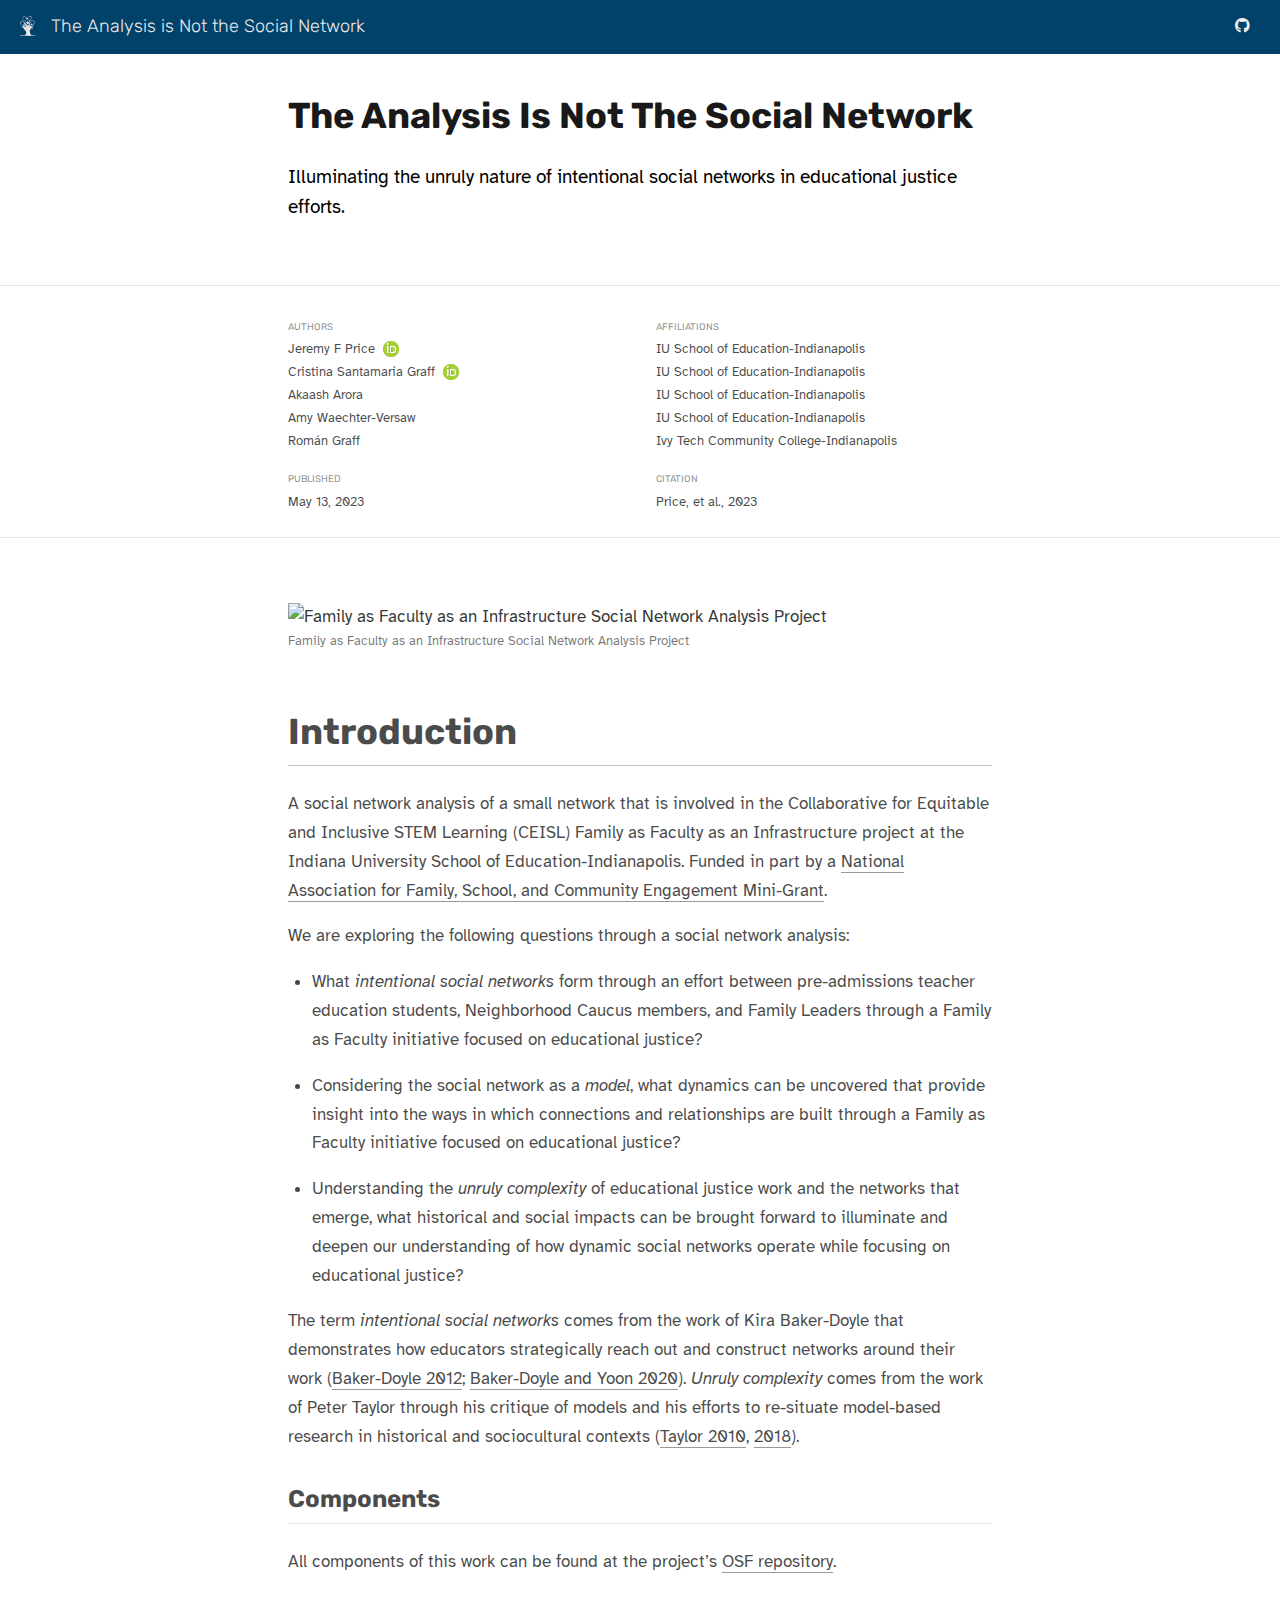
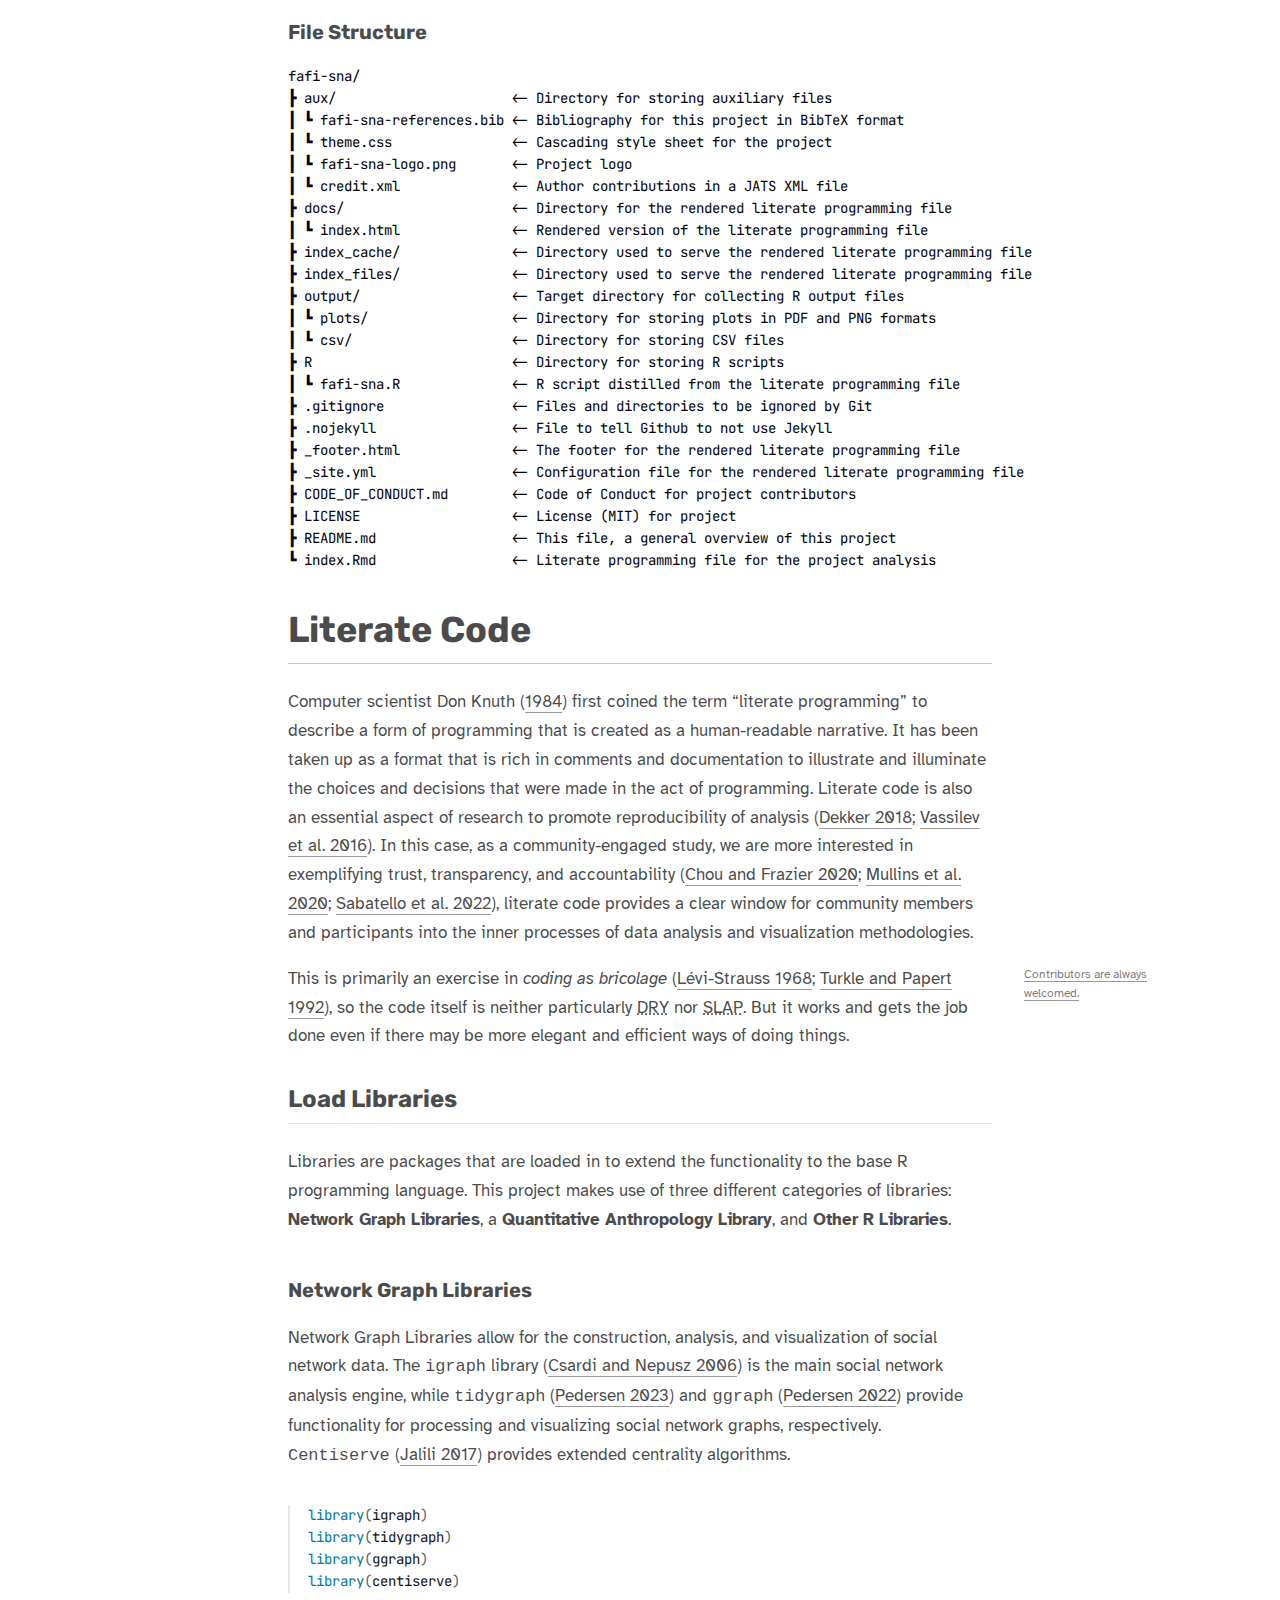
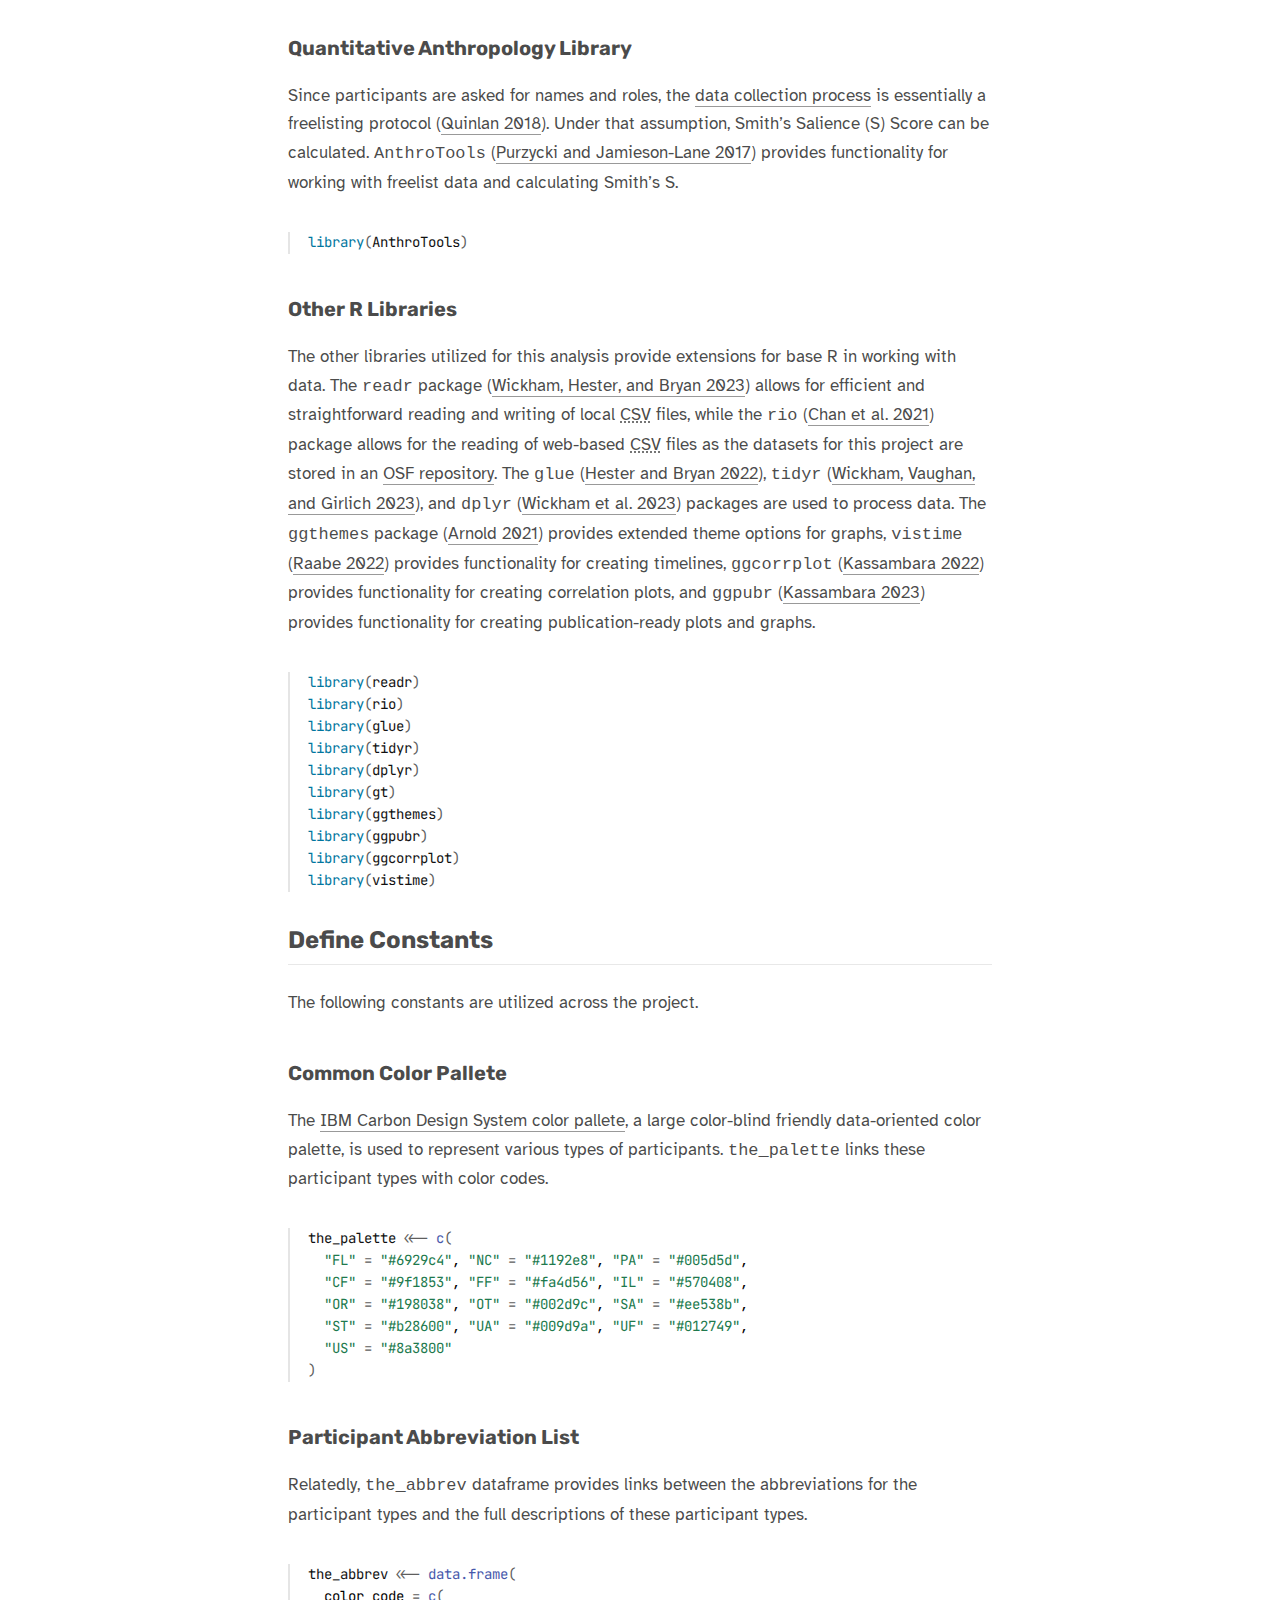
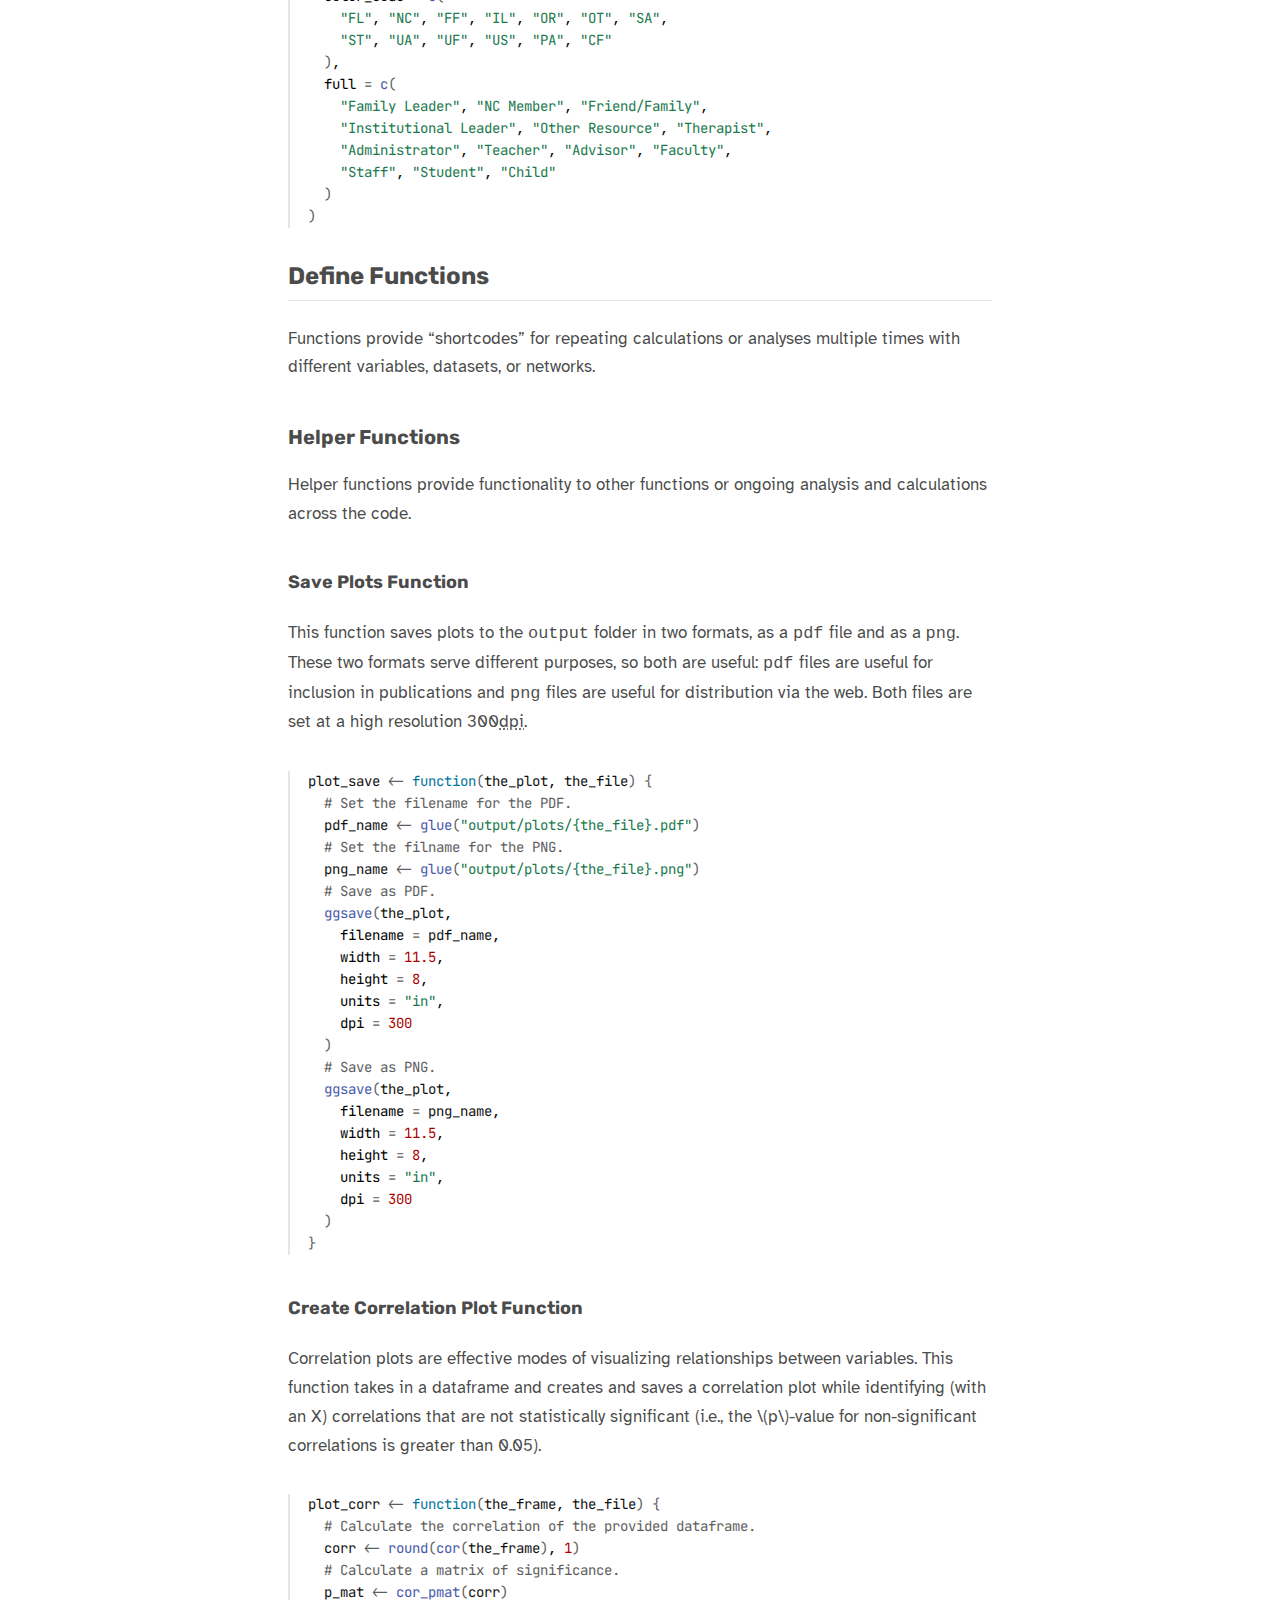
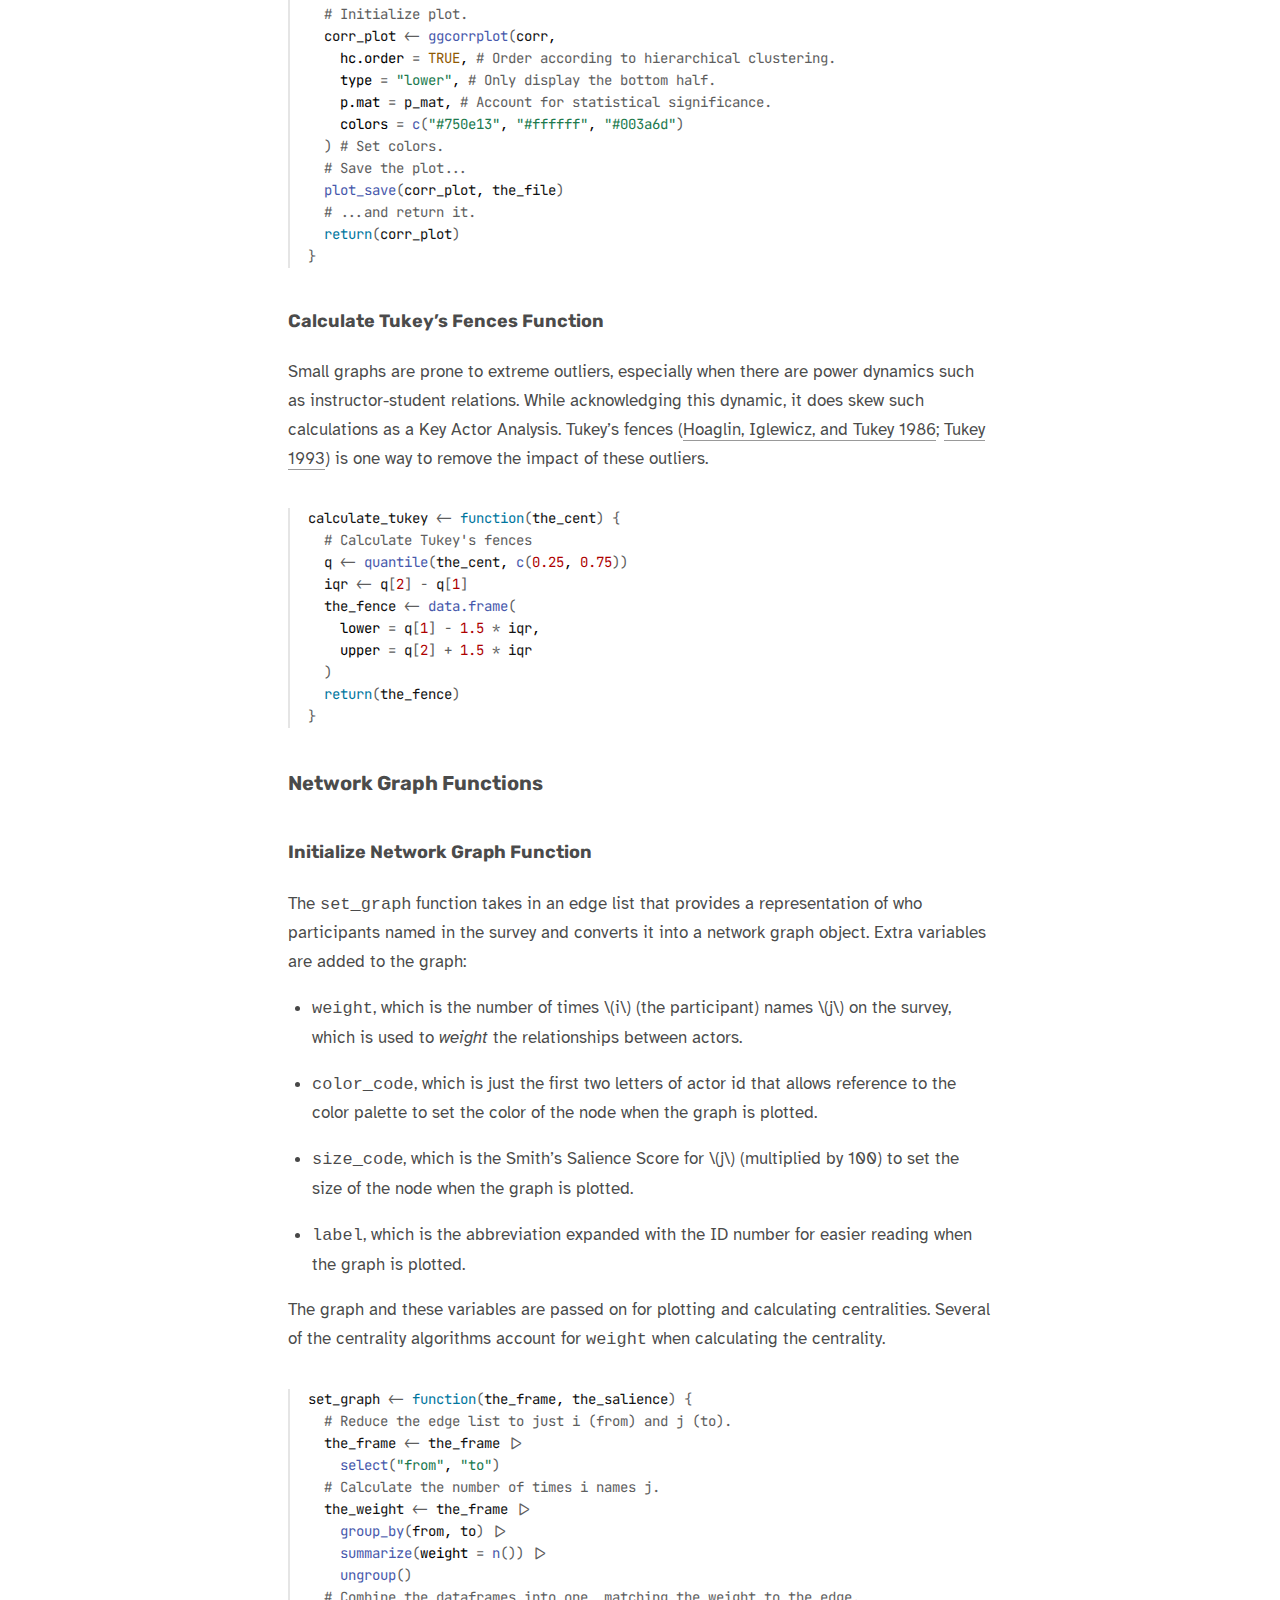
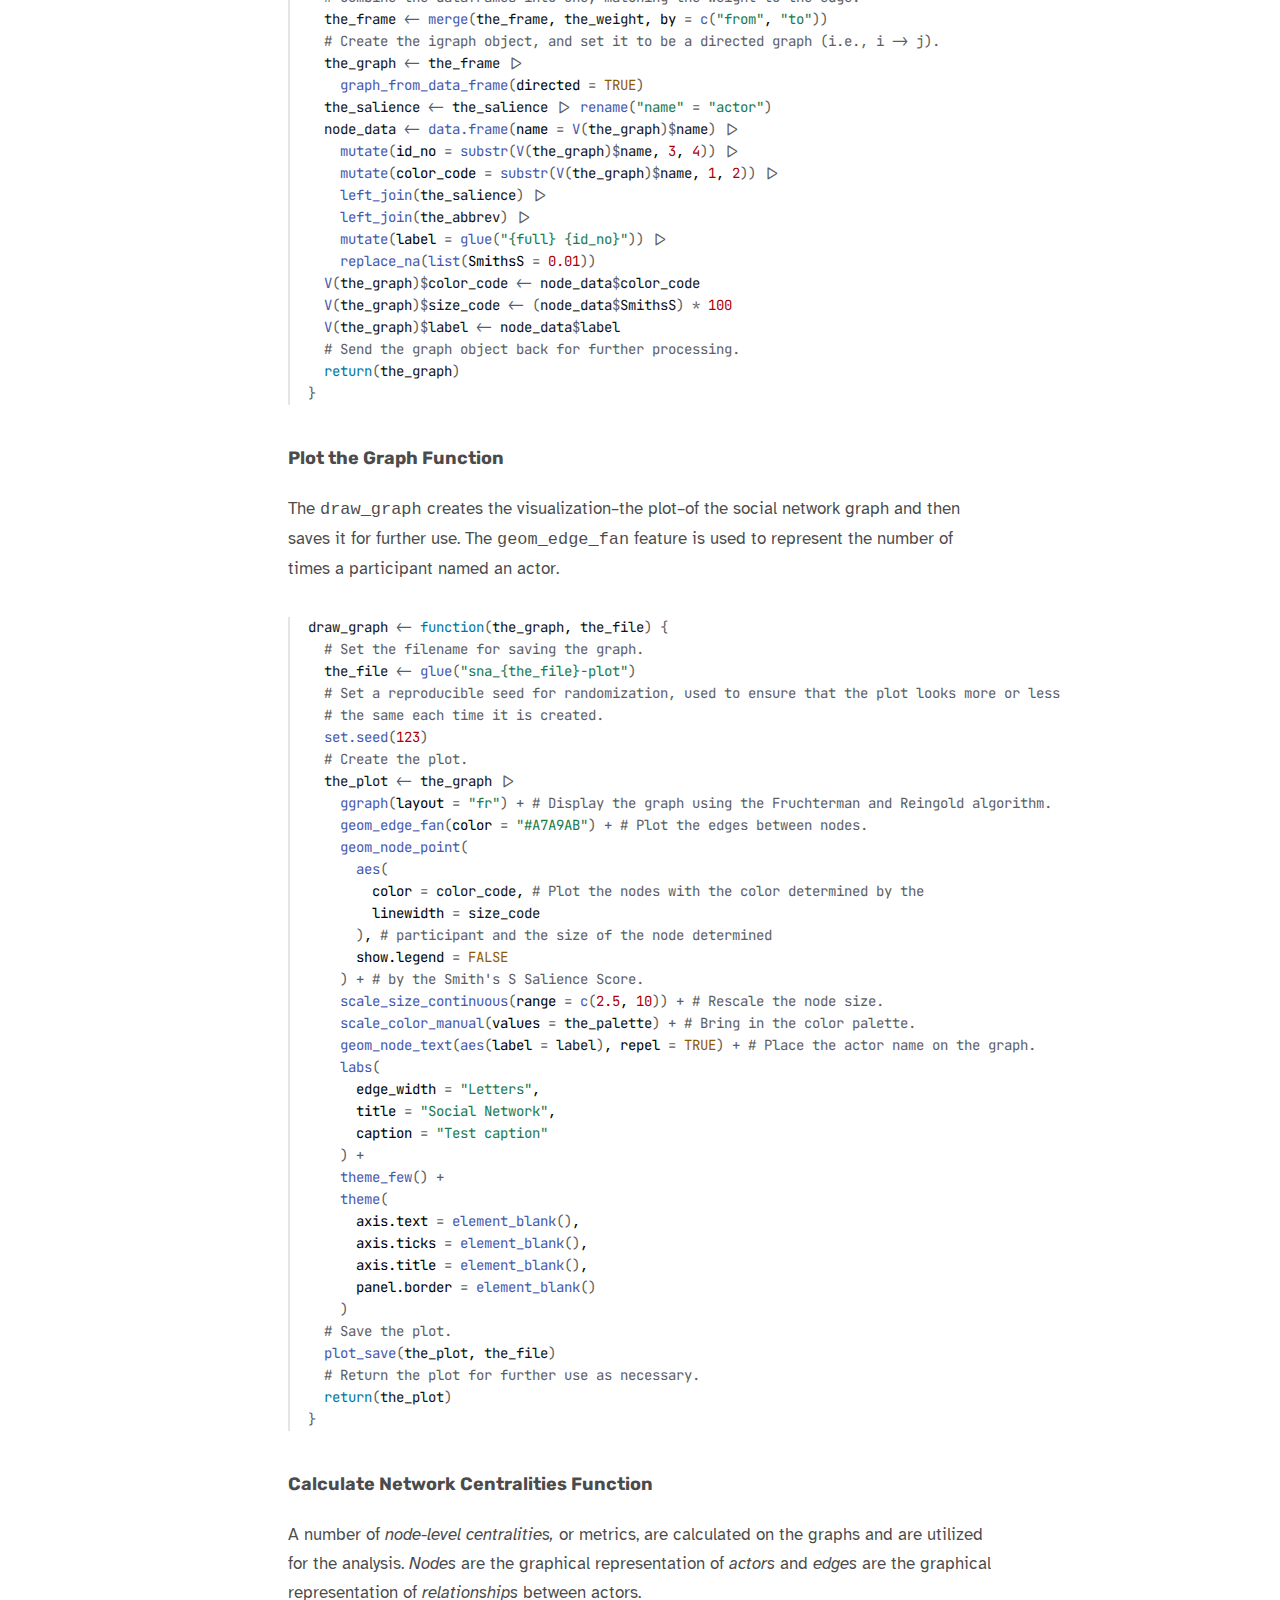
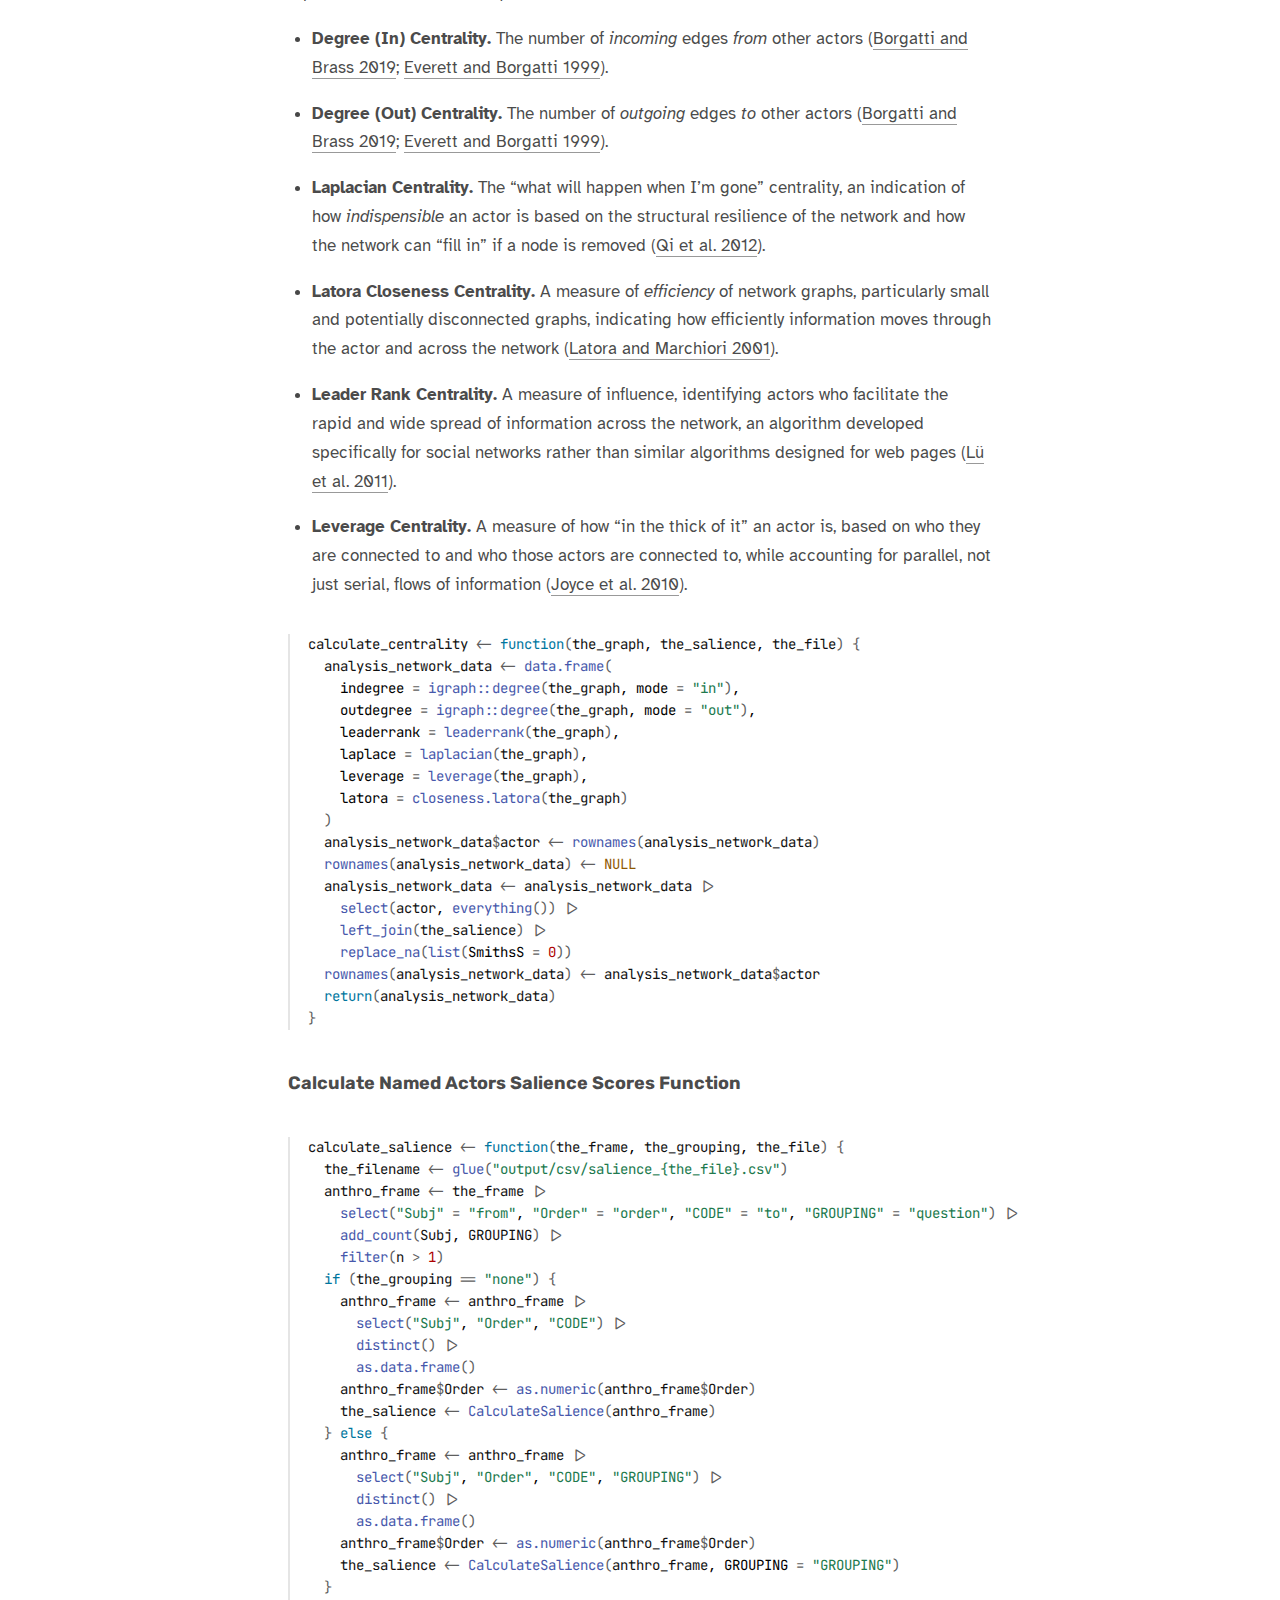
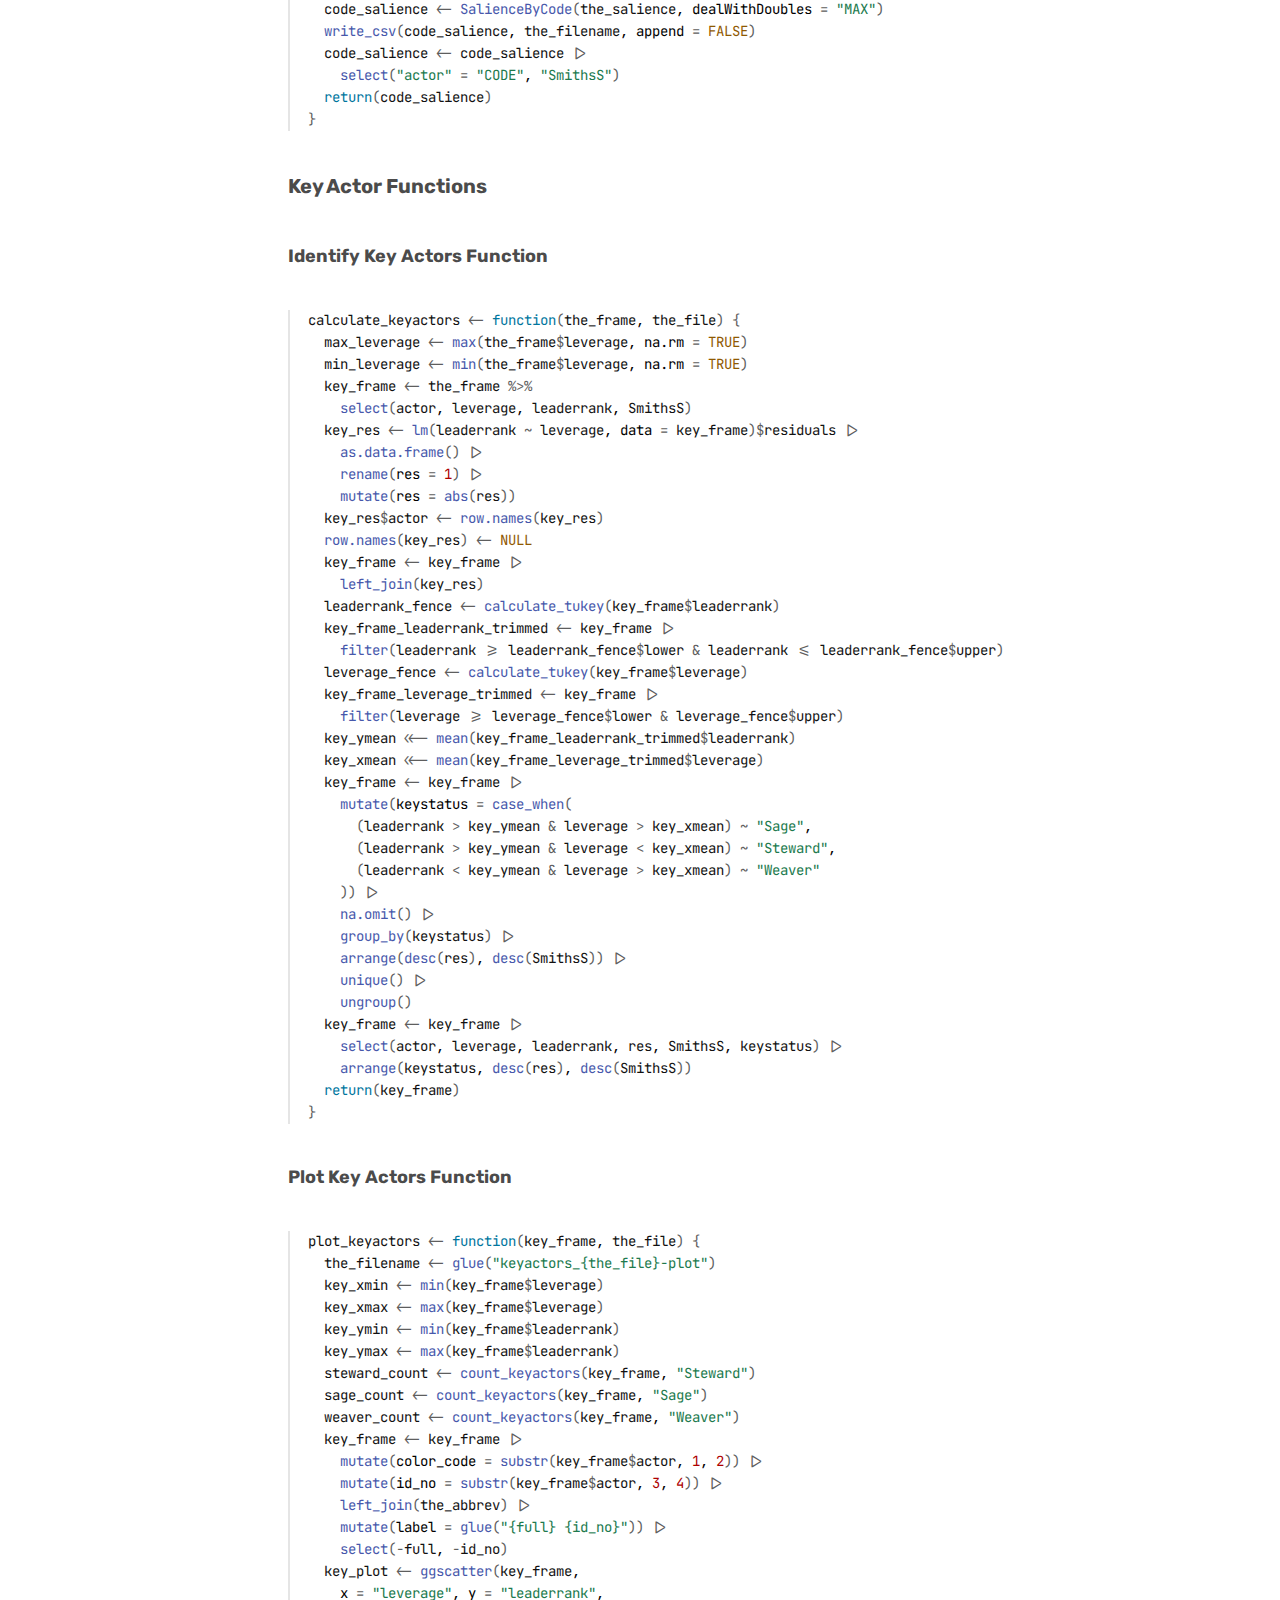
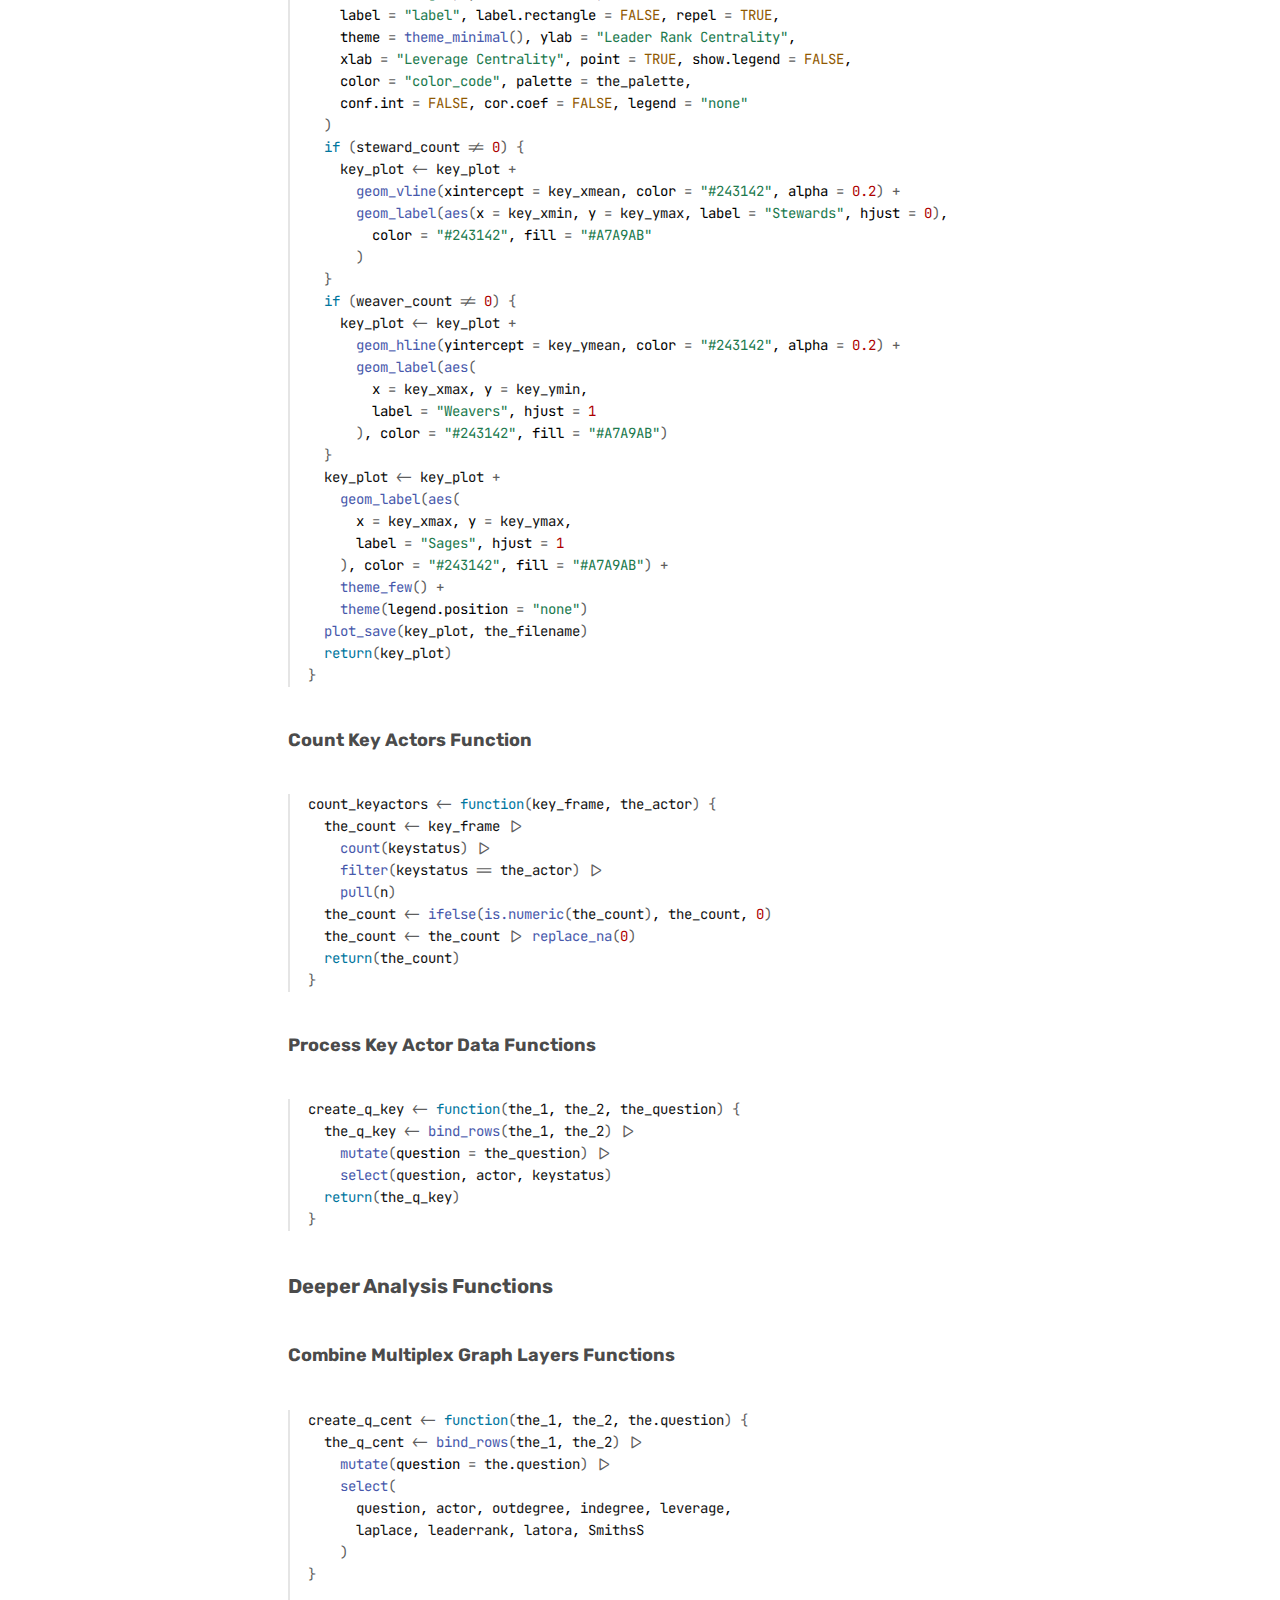
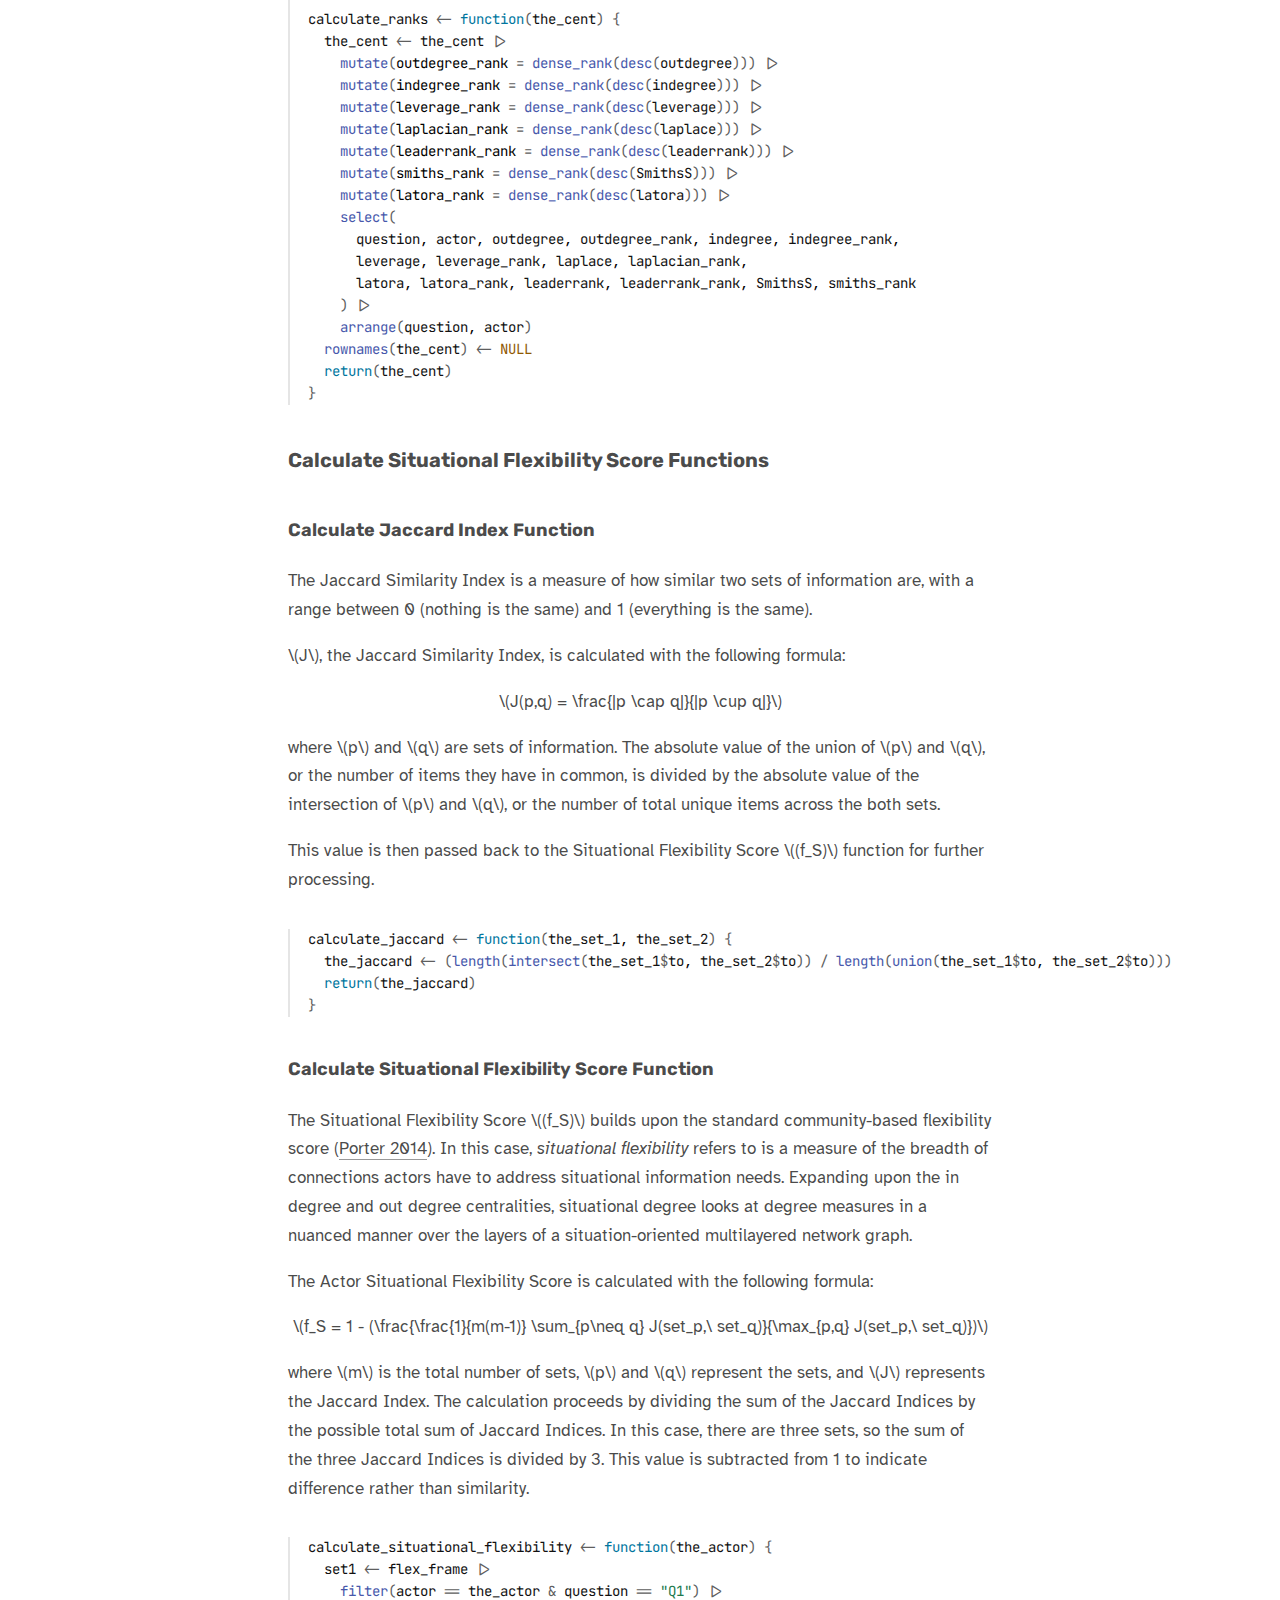
==== commit 168d2dde: "code clean-up" ====
--- a/docs/index.html
+++ b/docs/index.html
@@ -116,8 +116,8 @@
   <link rel="license" href="https://creativecommons.org/licenses/by-nc-sa/4.0/"/>
 
   <!--  https://schema.org/Article -->
-  <meta property="article:published" itemprop="datePublished" content="2023-05-12"/>
-  <meta property="article:created" itemprop="dateCreated" content="2023-05-12"/>
+  <meta property="article:published" itemprop="datePublished" content="2023-05-13"/>
+  <meta property="article:created" itemprop="dateCreated" content="2023-05-13"/>
   <meta name="article:author" content="Jeremy F Price"/>
   <meta name="article:author" content="Cristina Santamaría Graff"/>
   <meta name="article:author" content="Akaash Arora"/>
@@ -140,8 +140,8 @@
   <meta name="citation_title" content="The Analysis is Not the Social Network: The Analysis Is Not The Social Network"/>
   <meta name="citation_fulltext_html_url" content="https://jeremyfprice.github.io/fafi-sna/"/>
   <meta name="citation_fulltext_world_readable" content=""/>
-  <meta name="citation_online_date" content="2023/05/12"/>
-  <meta name="citation_publication_date" content="2023/05/12"/>
+  <meta name="citation_online_date" content="2023/05/13"/>
+  <meta name="citation_publication_date" content="2023/05/13"/>
   <meta name="citation_author" content="Jeremy F Price"/>
   <meta name="citation_author_institution" content="IU School of Education-Indianapolis"/>
   <meta name="citation_author" content="Cristina Santamaría Graff"/>
@@ -189,10 +189,13 @@
   <meta name="citation_reference" content="citation_title=The centrality of groups and classes;citation_volume=23;citation_doi=10.1080/0022250X.1999.9990219;citation_author=Martin G. Everett;citation_author=Stephen P. Borgatti"/>
   <meta name="citation_reference" content="citation_title=Centrality: Concepts and measures;citation_doi=10.4324/9780203701942-2;citation_author=Stephen P. Borgatti;citation_author=Daniel J. Brass"/>
   <meta name="citation_reference" content="citation_title=The Savage Mind;citation_publisher=University of Chicago;citation_author=C Lévi-Strauss"/>
+  <meta name="citation_reference" content="citation_title=Multilayer Networks: Tutorial Talk on &quot;Multiplexity, Networks of Networks, and All That Jazz&quot;;citation_author=Mason A Porter"/>
+  <meta name="citation_reference" content="citation_title=From social networks to knowledge graphs: A plea for interdisciplinary approaches;citation_volume=6;citation_doi=10.1016/j.ssaho.2022.100337;citation_issn=2590-2911;citation_author=Jens Dörpinghaus;citation_author=Sonja Klante;citation_author=Martin Christian;citation_author=Christof Meigen;citation_author=Carsten Düing"/>
+  <meta name="citation_reference" content="citation_title=Communities in Networks;citation_publisher=arXiv;citation_doi=10.48550/arXiv.0902.3788;citation_author=Mason A Porter;citation_author=Jukka-Pekka Onnela;citation_author=Peter J. Mucha"/>
   <!--radix_placeholder_rmarkdown_metadata-->
 
   <script type="text/json" id="radix-rmarkdown-metadata">
-  {"type":"list","attributes":{"names":{"type":"character","attributes":{},"value":["title","description","repository_url","preview","author","slug","date","output","navbar","creative_commons","bibliography","citation_url"]}},"value":[{"type":"character","attributes":{},"value":["The Analysis Is Not The Social Network"]},{"type":"character","attributes":{},"value":["Illuminating the unruly nature of intentional social networks in educational justice efforts.\n"]},{"type":"character","attributes":{},"value":["https://github.com/jeremyfprice/fafi-sna/"]},{"type":"character","attributes":{},"value":["aux/fafi-sna-git-logo.png"]},{"type":"list","attributes":{},"value":[{"type":"list","attributes":{"names":{"type":"character","attributes":{},"value":["name","url","affiliation","affiliation_url","orcid_id"]}},"value":[{"type":"character","attributes":{},"value":["Jeremy F Price"]},{"type":"character","attributes":{},"value":["https://www.jeremyfprice.info/"]},{"type":"character","attributes":{},"value":["IU School of Education-Indianapolis"]},{"type":"character","attributes":{},"value":["https://education.iupui.edu/"]},{"type":"character","attributes":{},"value":["0000-0002-6506-3526"]}]},{"type":"list","attributes":{"names":{"type":"character","attributes":{},"value":["name","affiliation","affiliation_url","orcid_id"]}},"value":[{"type":"character","attributes":{},"value":["Cristina Santamaría Graff"]},{"type":"character","attributes":{},"value":["IU School of Education-Indianapolis"]},{"type":"character","attributes":{},"value":["https://education.iupui.edu/"]},{"type":"character","attributes":{},"value":["0000-0002-4628-8949"]}]},{"type":"list","attributes":{"names":{"type":"character","attributes":{},"value":["name","affiliation","affiliation_url"]}},"value":[{"type":"character","attributes":{},"value":["Akaash Arora"]},{"type":"character","attributes":{},"value":["IU School of Education-Indianapolis"]},{"type":"character","attributes":{},"value":["https://education.iupui.edu/"]}]},{"type":"list","attributes":{"names":{"type":"character","attributes":{},"value":["name","affiliation","affiliation_url"]}},"value":[{"type":"character","attributes":{},"value":["Amy Waechter-Versaw"]},{"type":"character","attributes":{},"value":["IU School of Education-Indianapolis"]},{"type":"character","attributes":{},"value":["https://education.iupui.edu/"]}]},{"type":"list","attributes":{"names":{"type":"character","attributes":{},"value":["name","affiliation","affiliation_url"]}},"value":[{"type":"character","attributes":{},"value":["Román Graff"]},{"type":"character","attributes":{},"value":["Ivy Tech Community College-Indianapolis"]},{"type":"character","attributes":{},"value":["https://www.ivytech.edu/locations/indianapolis/"]}]}]},{"type":"character","attributes":{},"value":["price2023fafisna"]},{"type":"character","attributes":{},"value":["2023-05-12"]},{"type":"list","attributes":{"names":{"type":"character","attributes":{},"value":["distill::distill_article"]}},"value":[{"type":"list","attributes":{"names":{"type":"character","attributes":{},"value":["self_contained","theme"]}},"value":[{"type":"logical","attributes":{},"value":[false]},{"type":"character","attributes":{},"value":["aux/theme.css"]}]}]},{"type":"list","attributes":{"names":{"type":"character","attributes":{},"value":["source_url"]}},"value":[{"type":"character","attributes":{},"value":["https://github.com/jeremyfprice/fafi-sna/"]}]},{"type":"character","attributes":{},"value":["CC BY-NC-SA"]},{"type":"character","attributes":{},"value":["aux/fafi-sna-references.bib"]},{"type":"character","attributes":{},"value":["https://jeremyfprice.github.io/fafi-sna/"]}]}
+  {"type":"list","attributes":{"names":{"type":"character","attributes":{},"value":["title","description","repository_url","preview","author","slug","date","output","navbar","creative_commons","bibliography","citation_url"]}},"value":[{"type":"character","attributes":{},"value":["The Analysis Is Not The Social Network"]},{"type":"character","attributes":{},"value":["Illuminating the unruly nature of intentional social networks in educational justice efforts.\n"]},{"type":"character","attributes":{},"value":["https://github.com/jeremyfprice/fafi-sna/"]},{"type":"character","attributes":{},"value":["aux/fafi-sna-git-logo.png"]},{"type":"list","attributes":{},"value":[{"type":"list","attributes":{"names":{"type":"character","attributes":{},"value":["name","url","affiliation","affiliation_url","orcid_id"]}},"value":[{"type":"character","attributes":{},"value":["Jeremy F Price"]},{"type":"character","attributes":{},"value":["https://www.jeremyfprice.info/"]},{"type":"character","attributes":{},"value":["IU School of Education-Indianapolis"]},{"type":"character","attributes":{},"value":["https://education.iupui.edu/"]},{"type":"character","attributes":{},"value":["0000-0002-6506-3526"]}]},{"type":"list","attributes":{"names":{"type":"character","attributes":{},"value":["name","affiliation","affiliation_url","orcid_id"]}},"value":[{"type":"character","attributes":{},"value":["Cristina Santamaría Graff"]},{"type":"character","attributes":{},"value":["IU School of Education-Indianapolis"]},{"type":"character","attributes":{},"value":["https://education.iupui.edu/"]},{"type":"character","attributes":{},"value":["0000-0002-4628-8949"]}]},{"type":"list","attributes":{"names":{"type":"character","attributes":{},"value":["name","affiliation","affiliation_url"]}},"value":[{"type":"character","attributes":{},"value":["Akaash Arora"]},{"type":"character","attributes":{},"value":["IU School of Education-Indianapolis"]},{"type":"character","attributes":{},"value":["https://education.iupui.edu/"]}]},{"type":"list","attributes":{"names":{"type":"character","attributes":{},"value":["name","affiliation","affiliation_url"]}},"value":[{"type":"character","attributes":{},"value":["Amy Waechter-Versaw"]},{"type":"character","attributes":{},"value":["IU School of Education-Indianapolis"]},{"type":"character","attributes":{},"value":["https://education.iupui.edu/"]}]},{"type":"list","attributes":{"names":{"type":"character","attributes":{},"value":["name","affiliation","affiliation_url"]}},"value":[{"type":"character","attributes":{},"value":["Román Graff"]},{"type":"character","attributes":{},"value":["Ivy Tech Community College-Indianapolis"]},{"type":"character","attributes":{},"value":["https://www.ivytech.edu/locations/indianapolis/"]}]}]},{"type":"character","attributes":{},"value":["price2023fafisna"]},{"type":"character","attributes":{},"value":["2023-05-13"]},{"type":"list","attributes":{"names":{"type":"character","attributes":{},"value":["distill::distill_article"]}},"value":[{"type":"list","attributes":{"names":{"type":"character","attributes":{},"value":["self_contained","theme"]}},"value":[{"type":"logical","attributes":{},"value":[false]},{"type":"character","attributes":{},"value":["aux/theme.css"]}]}]},{"type":"list","attributes":{"names":{"type":"character","attributes":{},"value":["source_url"]}},"value":[{"type":"character","attributes":{},"value":["https://github.com/jeremyfprice/fafi-sna/"]}]},{"type":"character","attributes":{},"value":["CC BY-NC-SA"]},{"type":"character","attributes":{},"value":["aux/fafi-sna-references.bib"]},{"type":"character","attributes":{},"value":["https://jeremyfprice.github.io/fafi-sna/"]}]}
   </script>
   <!--/radix_placeholder_rmarkdown_metadata-->
   <!--radix_placeholder_navigation_in_header-->
@@ -2506,7 +2509,7 @@
 <!--radix_placeholder_front_matter-->
 
 <script id="distill-front-matter" type="text/json">
-{"title":"The Analysis Is Not The Social Network","description":"Illuminating the unruly nature of intentional social networks in educational justice efforts.","authors":[{"author":"Jeremy F Price","authorURL":"https://www.jeremyfprice.info/","affiliation":"IU School of Education-Indianapolis","affiliationURL":"https://education.iupui.edu/","orcidID":"0000-0002-6506-3526"},{"author":"Cristina Santamaría Graff","authorURL":"#","affiliation":"IU School of Education-Indianapolis","affiliationURL":"https://education.iupui.edu/","orcidID":"0000-0002-4628-8949"},{"author":"Akaash Arora","authorURL":"#","affiliation":"IU School of Education-Indianapolis","affiliationURL":"https://education.iupui.edu/","orcidID":""},{"author":"Amy Waechter-Versaw","authorURL":"#","affiliation":"IU School of Education-Indianapolis","affiliationURL":"https://education.iupui.edu/","orcidID":""},{"author":"Román Graff","authorURL":"#","affiliation":"Ivy Tech Community College-Indianapolis","affiliationURL":"https://www.ivytech.edu/locations/indianapolis/","orcidID":""}],"publishedDate":"2023-05-12T00:00:00.000-04:00","citationText":"Price, et al., 2023"}
+{"title":"The Analysis Is Not The Social Network","description":"Illuminating the unruly nature of intentional social networks in educational justice efforts.","authors":[{"author":"Jeremy F Price","authorURL":"https://www.jeremyfprice.info/","affiliation":"IU School of Education-Indianapolis","affiliationURL":"https://education.iupui.edu/","orcidID":"0000-0002-6506-3526"},{"author":"Cristina Santamaría Graff","authorURL":"#","affiliation":"IU School of Education-Indianapolis","affiliationURL":"https://education.iupui.edu/","orcidID":"0000-0002-4628-8949"},{"author":"Akaash Arora","authorURL":"#","affiliation":"IU School of Education-Indianapolis","affiliationURL":"https://education.iupui.edu/","orcidID":""},{"author":"Amy Waechter-Versaw","authorURL":"#","affiliation":"IU School of Education-Indianapolis","affiliationURL":"https://education.iupui.edu/","orcidID":""},{"author":"Román Graff","authorURL":"#","affiliation":"Ivy Tech Community College-Indianapolis","affiliationURL":"https://www.ivytech.edu/locations/indianapolis/","orcidID":""}],"publishedDate":"2023-05-13T00:00:00.000-04:00","citationText":"Price, et al., 2023"}
 </script>
 
 <!--/radix_placeholder_front_matter-->
@@ -2549,7 +2552,7 @@
   
 ,   Román Graff  (Ivy Tech Community College-Indianapolis)<a href="https://www.ivytech.edu/locations/indianapolis/" class="uri">https://www.ivytech.edu/locations/indianapolis/</a>
   
-<br/>2023-05-12
+<br/>2023-05-13
 </div>
 
 <div class="d-article">
@@ -2634,15 +2637,14 @@
 <p>Network Graph Libraries allow for the construction, analysis, and visualization of
 social network data. The <code>igraph</code> library <span class="citation" data-cites="csard2006igraph">(<a href="#ref-csard2006igraph" role="doc-biblioref">Csardi and Nepusz 2006</a>)</span> is the main social network
 analysis engine, while <code>tidygraph</code> <span class="citation" data-cites="thomas2023tidygraph">(<a href="#ref-thomas2023tidygraph" role="doc-biblioref">Pedersen 2023</a>)</span> and <code>ggraph</code> <span class="citation" data-cites="pedersen2022ggraph">(<a href="#ref-pedersen2022ggraph" role="doc-biblioref">Pedersen 2022</a>)</span>
-provide functionality for processing and visualizing social network graphs, respectively.
-<code>Centiserve</code> <span class="citation" data-cites="jalili2017centiserve">(<a href="#ref-jalili2017centiserve" role="doc-biblioref">Jalili 2017</a>)</span> provides extended centrality algorithms.</p>
+provide functionality for processing and visualizing social network graphs, respectively. <code>Centiserve</code> <span class="citation" data-cites="jalili2017centiserve">(<a href="#ref-jalili2017centiserve" role="doc-biblioref">Jalili 2017</a>)</span> provides extended centrality
+algorithms.</p>
 <div class="layout-chunk" data-layout="l-body">
 <div class="sourceCode">
 <pre class="sourceCode r"><code class="sourceCode r"><span><span class='kw'><a href='https://rdrr.io/r/base/library.html'>library</a></span><span class='op'>(</span><span class='va'><a href='https://r.igraph.org/'>igraph</a></span><span class='op'>)</span></span>
 <span><span class='kw'><a href='https://rdrr.io/r/base/library.html'>library</a></span><span class='op'>(</span><span class='va'><a href='https://tidygraph.data-imaginist.com'>tidygraph</a></span><span class='op'>)</span></span>
 <span><span class='kw'><a href='https://rdrr.io/r/base/library.html'>library</a></span><span class='op'>(</span><span class='va'><a href='https://ggraph.data-imaginist.com'>ggraph</a></span><span class='op'>)</span></span>
-<span><span class='kw'><a href='https://rdrr.io/r/base/library.html'>library</a></span><span class='op'>(</span><span class='va'><a href='http://www.centiserver.org/'>centiserve</a></span><span class='op'>)</span></span>
-<span><span class='co'>#library(CINNA)</span></span></code></pre>
+<span><span class='kw'><a href='https://rdrr.io/r/base/library.html'>library</a></span><span class='op'>(</span><span class='va'><a href='http://www.centiserver.org/'>centiserve</a></span><span class='op'>)</span></span></code></pre>
 </div>
 </div>
 <h3 id="quantitative-anthropology-library">Quantitative Anthropology Library</h3>
@@ -2690,10 +2692,10 @@
 </div>
 <p>The <a href="https://carbondesignsystem.com/data-visualization/color-palettes/">IBM Carbon Design System color pallete</a>, a large
 color-blind friendly data-oriented color palette, is used to represent various types of
-participants. <code>the.palette</code> links these participant types with color codes.</p>
+participants. <code>the_palette</code> links these participant types with color codes.</p>
 <div class="layout-chunk" data-layout="l-body">
 <div class="sourceCode">
-<pre class="sourceCode r"><code class="sourceCode r"><span><span class='va'>the.palette</span> <span class='op'>&lt;&lt;-</span> <span class='fu'><a href='https://rdrr.io/r/base/c.html'>c</a></span><span class='op'>(</span></span>
+<pre class="sourceCode r"><code class="sourceCode r"><span><span class='va'>the_palette</span> <span class='op'>&lt;&lt;-</span> <span class='fu'><a href='https://rdrr.io/r/base/c.html'>c</a></span><span class='op'>(</span></span>
 <span>  <span class='st'>"FL"</span> <span class='op'>=</span> <span class='st'>"#6929c4"</span>, <span class='st'>"NC"</span> <span class='op'>=</span> <span class='st'>"#1192e8"</span>, <span class='st'>"PA"</span> <span class='op'>=</span> <span class='st'>"#005d5d"</span>,</span>
 <span>  <span class='st'>"CF"</span> <span class='op'>=</span> <span class='st'>"#9f1853"</span>, <span class='st'>"FF"</span> <span class='op'>=</span> <span class='st'>"#fa4d56"</span>, <span class='st'>"IL"</span> <span class='op'>=</span> <span class='st'>"#570408"</span>,</span>
 <span>  <span class='st'>"OR"</span> <span class='op'>=</span> <span class='st'>"#198038"</span>, <span class='st'>"OT"</span> <span class='op'>=</span> <span class='st'>"#002d9c"</span>, <span class='st'>"SA"</span> <span class='op'>=</span> <span class='st'>"#ee538b"</span>,</span>
@@ -2706,11 +2708,11 @@
 <div class="layout-chunk" data-layout="l-body">
 
 </div>
-<p>Relatedly, <code>the.abbrev</code> dataframe provides links between the abbreviations for the
+<p>Relatedly, <code>the_abbrev</code> dataframe provides links between the abbreviations for the
 participant types and the full descriptions of these participant types.</p>
 <div class="layout-chunk" data-layout="l-body">
 <div class="sourceCode">
-<pre class="sourceCode r"><code class="sourceCode r"><span><span class='va'>the.abbrev</span> <span class='op'>&lt;&lt;-</span> <span class='fu'><a href='https://rdrr.io/r/base/data.frame.html'>data.frame</a></span><span class='op'>(</span></span>
+<pre class="sourceCode r"><code class="sourceCode r"><span><span class='va'>the_abbrev</span> <span class='op'>&lt;&lt;-</span> <span class='fu'><a href='https://rdrr.io/r/base/data.frame.html'>data.frame</a></span><span class='op'>(</span></span>
 <span>  color_code <span class='op'>=</span> <span class='fu'><a href='https://rdrr.io/r/base/c.html'>c</a></span><span class='op'>(</span></span>
 <span>    <span class='st'>"FL"</span>, <span class='st'>"NC"</span>, <span class='st'>"FF"</span>, <span class='st'>"IL"</span>, <span class='st'>"OR"</span>, <span class='st'>"OT"</span>, <span class='st'>"SA"</span>,</span>
 <span>    <span class='st'>"ST"</span>, <span class='st'>"UA"</span>, <span class='st'>"UF"</span>, <span class='st'>"US"</span>, <span class='st'>"PA"</span>, <span class='st'>"CF"</span></span>
@@ -2743,15 +2745,27 @@
 via the web. Both files are set at a high resolution 300<abbr title="Dots Per Inch">dpi</abbr>.</p>
 <div class="layout-chunk" data-layout="l-body">
 <div class="sourceCode">
-<pre class="sourceCode r"><code class="sourceCode r"><span><span class='va'>plot.save</span> <span class='op'>&lt;-</span> <span class='kw'>function</span><span class='op'>(</span><span class='va'>the.plot</span>, <span class='va'>the.file</span><span class='op'>)</span> <span class='op'>{</span></span>
+<pre class="sourceCode r"><code class="sourceCode r"><span><span class='va'>plot_save</span> <span class='op'>&lt;-</span> <span class='kw'>function</span><span class='op'>(</span><span class='va'>the_plot</span>, <span class='va'>the_file</span><span class='op'>)</span> <span class='op'>{</span></span>
 <span>  <span class='co'># Set the filename for the PDF.</span></span>
-<span>  <span class='va'>pdf.name</span> <span class='op'>&lt;-</span> <span class='fu'><a href='https://glue.tidyverse.org/reference/glue.html'>glue</a></span><span class='op'>(</span><span class='st'>"output/plots/{the.file}.pdf"</span><span class='op'>)</span></span>
+<span>  <span class='va'>pdf_name</span> <span class='op'>&lt;-</span> <span class='fu'><a href='https://glue.tidyverse.org/reference/glue.html'>glue</a></span><span class='op'>(</span><span class='st'>"output/plots/{the_file}.pdf"</span><span class='op'>)</span></span>
 <span>  <span class='co'># Set the filname for the PNG.</span></span>
-<span>  <span class='va'>png.name</span> <span class='op'>&lt;-</span> <span class='fu'><a href='https://glue.tidyverse.org/reference/glue.html'>glue</a></span><span class='op'>(</span><span class='st'>"output/plots/{the.file}.png"</span><span class='op'>)</span></span>
+<span>  <span class='va'>png_name</span> <span class='op'>&lt;-</span> <span class='fu'><a href='https://glue.tidyverse.org/reference/glue.html'>glue</a></span><span class='op'>(</span><span class='st'>"output/plots/{the_file}.png"</span><span class='op'>)</span></span>
 <span>  <span class='co'># Save as PDF.</span></span>
-<span>  <span class='fu'><a href='https://ggplot2.tidyverse.org/reference/ggsave.html'>ggsave</a></span><span class='op'>(</span><span class='va'>the.plot</span>, filename <span class='op'>=</span> <span class='va'>pdf.name</span>, width <span class='op'>=</span> <span class='fl'>11.5</span>, height <span class='op'>=</span> <span class='fl'>8</span>, units <span class='op'>=</span> <span class='st'>"in"</span>, dpi <span class='op'>=</span> <span class='fl'>300</span><span class='op'>)</span></span>
+<span>  <span class='fu'><a href='https://ggplot2.tidyverse.org/reference/ggsave.html'>ggsave</a></span><span class='op'>(</span><span class='va'>the_plot</span>,</span>
+<span>    filename <span class='op'>=</span> <span class='va'>pdf_name</span>,</span>
+<span>    width <span class='op'>=</span> <span class='fl'>11.5</span>,</span>
+<span>    height <span class='op'>=</span> <span class='fl'>8</span>,</span>
+<span>    units <span class='op'>=</span> <span class='st'>"in"</span>,</span>
+<span>    dpi <span class='op'>=</span> <span class='fl'>300</span></span>
+<span>  <span class='op'>)</span></span>
 <span>  <span class='co'># Save as PNG.</span></span>
-<span>  <span class='fu'><a href='https://ggplot2.tidyverse.org/reference/ggsave.html'>ggsave</a></span><span class='op'>(</span><span class='va'>the.plot</span>, filename <span class='op'>=</span> <span class='va'>png.name</span>, width <span class='op'>=</span> <span class='fl'>11.5</span>, height <span class='op'>=</span> <span class='fl'>8</span>, units <span class='op'>=</span> <span class='st'>"in"</span>, dpi <span class='op'>=</span> <span class='fl'>300</span><span class='op'>)</span></span>
+<span>  <span class='fu'><a href='https://ggplot2.tidyverse.org/reference/ggsave.html'>ggsave</a></span><span class='op'>(</span><span class='va'>the_plot</span>,</span>
+<span>    filename <span class='op'>=</span> <span class='va'>png_name</span>,</span>
+<span>    width <span class='op'>=</span> <span class='fl'>11.5</span>,</span>
+<span>    height <span class='op'>=</span> <span class='fl'>8</span>,</span>
+<span>    units <span class='op'>=</span> <span class='st'>"in"</span>,</span>
+<span>    dpi <span class='op'>=</span> <span class='fl'>300</span></span>
+<span>  <span class='op'>)</span></span>
 <span><span class='op'>}</span></span></code></pre>
 </div>
 </div>
@@ -2765,22 +2779,22 @@
 (i.e., the <span class="math inline">\(p\)</span>-value for non-significant correlations is greater than 0.05).</p>
 <div class="layout-chunk" data-layout="l-body">
 <div class="sourceCode">
-<pre class="sourceCode r"><code class="sourceCode r"><span><span class='va'>plot.corr</span> <span class='op'>&lt;-</span> <span class='kw'>function</span><span class='op'>(</span><span class='va'>the.frame</span>, <span class='va'>the.file</span><span class='op'>)</span> <span class='op'>{</span></span>
+<pre class="sourceCode r"><code class="sourceCode r"><span><span class='va'>plot_corr</span> <span class='op'>&lt;-</span> <span class='kw'>function</span><span class='op'>(</span><span class='va'>the_frame</span>, <span class='va'>the_file</span><span class='op'>)</span> <span class='op'>{</span></span>
 <span>  <span class='co'># Calculate the correlation of the provided dataframe.</span></span>
-<span>  <span class='va'>corr</span> <span class='op'>&lt;-</span> <span class='fu'><a href='https://rdrr.io/r/base/Round.html'>round</a></span><span class='op'>(</span><span class='fu'><a href='https://rdrr.io/r/stats/cor.html'>cor</a></span><span class='op'>(</span><span class='va'>the.frame</span><span class='op'>)</span>, <span class='fl'>1</span><span class='op'>)</span></span>
+<span>  <span class='va'>corr</span> <span class='op'>&lt;-</span> <span class='fu'><a href='https://rdrr.io/r/base/Round.html'>round</a></span><span class='op'>(</span><span class='fu'><a href='https://rdrr.io/r/stats/cor.html'>cor</a></span><span class='op'>(</span><span class='va'>the_frame</span><span class='op'>)</span>, <span class='fl'>1</span><span class='op'>)</span></span>
 <span>  <span class='co'># Calculate a matrix of significance.</span></span>
-<span>  <span class='va'>p.mat</span> <span class='op'>&lt;-</span> <span class='fu'><a href='https://rdrr.io/pkg/ggcorrplot/man/ggcorrplot.html'>cor_pmat</a></span><span class='op'>(</span><span class='va'>corr</span><span class='op'>)</span></span>
+<span>  <span class='va'>p_mat</span> <span class='op'>&lt;-</span> <span class='fu'><a href='https://rdrr.io/pkg/ggcorrplot/man/ggcorrplot.html'>cor_pmat</a></span><span class='op'>(</span><span class='va'>corr</span><span class='op'>)</span></span>
 <span>  <span class='co'># Initialize plot.</span></span>
-<span>  <span class='va'>corr.plot</span> <span class='op'>&lt;-</span> <span class='fu'><a href='https://rdrr.io/pkg/ggcorrplot/man/ggcorrplot.html'>ggcorrplot</a></span><span class='op'>(</span><span class='va'>corr</span>,</span>
+<span>  <span class='va'>corr_plot</span> <span class='op'>&lt;-</span> <span class='fu'><a href='https://rdrr.io/pkg/ggcorrplot/man/ggcorrplot.html'>ggcorrplot</a></span><span class='op'>(</span><span class='va'>corr</span>,</span>
 <span>    hc.order <span class='op'>=</span> <span class='cn'>TRUE</span>, <span class='co'># Order according to hierarchical clustering.</span></span>
 <span>    type <span class='op'>=</span> <span class='st'>"lower"</span>, <span class='co'># Only display the bottom half.</span></span>
-<span>    p.mat <span class='op'>=</span> <span class='va'>p.mat</span>, <span class='co'># Account for statistical significance.</span></span>
+<span>    p.mat <span class='op'>=</span> <span class='va'>p_mat</span>, <span class='co'># Account for statistical significance.</span></span>
 <span>    colors <span class='op'>=</span> <span class='fu'><a href='https://rdrr.io/r/base/c.html'>c</a></span><span class='op'>(</span><span class='st'>"#750e13"</span>, <span class='st'>"#ffffff"</span>, <span class='st'>"#003a6d"</span><span class='op'>)</span></span>
 <span>  <span class='op'>)</span> <span class='co'># Set colors.</span></span>
 <span>  <span class='co'># Save the plot...</span></span>
-<span>  <span class='fu'>plot.save</span><span class='op'>(</span><span class='va'>corr.plot</span>, <span class='va'>the.file</span><span class='op'>)</span></span>
+<span>  <span class='fu'>plot_save</span><span class='op'>(</span><span class='va'>corr_plot</span>, <span class='va'>the_file</span><span class='op'>)</span></span>
 <span>  <span class='co'># ...and return it.</span></span>
-<span>  <span class='kw'><a href='https://rdrr.io/r/base/function.html'>return</a></span><span class='op'>(</span><span class='va'>corr.plot</span><span class='op'>)</span></span>
+<span>  <span class='kw'><a href='https://rdrr.io/r/base/function.html'>return</a></span><span class='op'>(</span><span class='va'>corr_plot</span><span class='op'>)</span></span>
 <span><span class='op'>}</span></span></code></pre>
 </div>
 </div>
@@ -2794,15 +2808,15 @@
 as a Key Actor Analysis. Tukey’s fences <span class="citation" data-cites="hoaglinPerformanceResistantRules1986 tukeyExploratoryDataAnalysis1993">(<a href="#ref-hoaglinPerformanceResistantRules1986" role="doc-biblioref">Hoaglin, Iglewicz, and Tukey 1986</a>; <a href="#ref-tukeyExploratoryDataAnalysis1993" role="doc-biblioref">Tukey 1993</a>)</span> is one way to remove the impact of these outliers.</p>
 <div class="layout-chunk" data-layout="l-body">
 <div class="sourceCode">
-<pre class="sourceCode r"><code class="sourceCode r"><span><span class='va'>calculate.tukey</span> <span class='op'>&lt;-</span> <span class='kw'>function</span><span class='op'>(</span><span class='va'>the.cent</span><span class='op'>)</span> <span class='op'>{</span></span>
+<pre class="sourceCode r"><code class="sourceCode r"><span><span class='va'>calculate_tukey</span> <span class='op'>&lt;-</span> <span class='kw'>function</span><span class='op'>(</span><span class='va'>the_cent</span><span class='op'>)</span> <span class='op'>{</span></span>
 <span>  <span class='co'># Calculate Tukey's fences</span></span>
-<span>  <span class='va'>q</span> <span class='op'>&lt;-</span> <span class='fu'><a href='https://rdrr.io/r/stats/quantile.html'>quantile</a></span><span class='op'>(</span><span class='va'>the.cent</span>, <span class='fu'><a href='https://rdrr.io/r/base/c.html'>c</a></span><span class='op'>(</span><span class='fl'>0.25</span>, <span class='fl'>0.75</span><span class='op'>)</span><span class='op'>)</span></span>
+<span>  <span class='va'>q</span> <span class='op'>&lt;-</span> <span class='fu'><a href='https://rdrr.io/r/stats/quantile.html'>quantile</a></span><span class='op'>(</span><span class='va'>the_cent</span>, <span class='fu'><a href='https://rdrr.io/r/base/c.html'>c</a></span><span class='op'>(</span><span class='fl'>0.25</span>, <span class='fl'>0.75</span><span class='op'>)</span><span class='op'>)</span></span>
 <span>  <span class='va'>iqr</span> <span class='op'>&lt;-</span> <span class='va'>q</span><span class='op'>[</span><span class='fl'>2</span><span class='op'>]</span> <span class='op'>-</span> <span class='va'>q</span><span class='op'>[</span><span class='fl'>1</span><span class='op'>]</span></span>
-<span>  <span class='va'>the.fence</span> <span class='op'>&lt;-</span> <span class='fu'><a href='https://rdrr.io/r/base/data.frame.html'>data.frame</a></span><span class='op'>(</span></span>
+<span>  <span class='va'>the_fence</span> <span class='op'>&lt;-</span> <span class='fu'><a href='https://rdrr.io/r/base/data.frame.html'>data.frame</a></span><span class='op'>(</span></span>
 <span>    lower <span class='op'>=</span> <span class='va'>q</span><span class='op'>[</span><span class='fl'>1</span><span class='op'>]</span> <span class='op'>-</span> <span class='fl'>1.5</span> <span class='op'>*</span> <span class='va'>iqr</span>,</span>
 <span>    upper <span class='op'>=</span> <span class='va'>q</span><span class='op'>[</span><span class='fl'>2</span><span class='op'>]</span> <span class='op'>+</span> <span class='fl'>1.5</span> <span class='op'>*</span> <span class='va'>iqr</span></span>
 <span>  <span class='op'>)</span></span>
-<span>  <span class='kw'><a href='https://rdrr.io/r/base/function.html'>return</a></span><span class='op'>(</span><span class='va'>the.fence</span><span class='op'>)</span></span>
+<span>  <span class='kw'><a href='https://rdrr.io/r/base/function.html'>return</a></span><span class='op'>(</span><span class='va'>the_fence</span><span class='op'>)</span></span>
 <span><span class='op'>}</span></span></code></pre>
 </div>
 </div>
@@ -2811,7 +2825,7 @@
 
 </div>
 <h4 id="initialize-network-graph-function">Initialize Network Graph Function</h4>
-<p>The <code>set.graph</code> function takes in an edge list that
+<p>The <code>set_graph</code> function takes in an edge list that
 provides a representation of who participants named in the survey and converts it into a
 network graph object. Extra variables are added to the graph:</p>
 <ul>
@@ -2828,33 +2842,33 @@
 of the centrality algorithms account for <code>weight</code> when calculating the centrality.</p>
 <div class="layout-chunk" data-layout="l-body">
 <div class="sourceCode">
-<pre class="sourceCode r"><code class="sourceCode r"><span><span class='va'>set.graph</span> <span class='op'>&lt;-</span> <span class='kw'>function</span><span class='op'>(</span><span class='va'>the.frame</span>, <span class='va'>the.salience</span><span class='op'>)</span> <span class='op'>{</span></span>
+<pre class="sourceCode r"><code class="sourceCode r"><span><span class='va'>set_graph</span> <span class='op'>&lt;-</span> <span class='kw'>function</span><span class='op'>(</span><span class='va'>the_frame</span>, <span class='va'>the_salience</span><span class='op'>)</span> <span class='op'>{</span></span>
 <span>  <span class='co'># Reduce the edge list to just i (from) and j (to).</span></span>
-<span>  <span class='va'>the.frame</span> <span class='op'>&lt;-</span> <span class='va'>the.frame</span> <span class='op'>|&gt;</span></span>
+<span>  <span class='va'>the_frame</span> <span class='op'>&lt;-</span> <span class='va'>the_frame</span> <span class='op'>|&gt;</span></span>
 <span>    <span class='fu'><a href='https://dplyr.tidyverse.org/reference/select.html'>select</a></span><span class='op'>(</span><span class='st'>"from"</span>, <span class='st'>"to"</span><span class='op'>)</span></span>
 <span>  <span class='co'># Calculate the number of times i names j.</span></span>
-<span>  <span class='va'>the.weight</span> <span class='op'>&lt;-</span> <span class='va'>the.frame</span> <span class='op'>|&gt;</span></span>
+<span>  <span class='va'>the_weight</span> <span class='op'>&lt;-</span> <span class='va'>the_frame</span> <span class='op'>|&gt;</span></span>
 <span>    <span class='fu'><a href='https://dplyr.tidyverse.org/reference/group_by.html'>group_by</a></span><span class='op'>(</span><span class='va'>from</span>, <span class='va'>to</span><span class='op'>)</span> <span class='op'>|&gt;</span></span>
 <span>    <span class='fu'><a href='https://dplyr.tidyverse.org/reference/summarise.html'>summarize</a></span><span class='op'>(</span>weight <span class='op'>=</span> <span class='fu'><a href='https://dplyr.tidyverse.org/reference/context.html'>n</a></span><span class='op'>(</span><span class='op'>)</span><span class='op'>)</span> <span class='op'>|&gt;</span></span>
 <span>    <span class='fu'><a href='https://dplyr.tidyverse.org/reference/group_by.html'>ungroup</a></span><span class='op'>(</span><span class='op'>)</span></span>
 <span>  <span class='co'># Combine the dataframes into one, matching the weight to the edge.</span></span>
-<span>  <span class='va'>the.frame</span> <span class='op'>&lt;-</span> <span class='fu'><a href='https://rdrr.io/r/base/merge.html'>merge</a></span><span class='op'>(</span><span class='va'>the.frame</span>, <span class='va'>the.weight</span>, by <span class='op'>=</span> <span class='fu'><a href='https://rdrr.io/r/base/c.html'>c</a></span><span class='op'>(</span><span class='st'>"from"</span>, <span class='st'>"to"</span><span class='op'>)</span><span class='op'>)</span></span>
+<span>  <span class='va'>the_frame</span> <span class='op'>&lt;-</span> <span class='fu'><a href='https://rdrr.io/r/base/merge.html'>merge</a></span><span class='op'>(</span><span class='va'>the_frame</span>, <span class='va'>the_weight</span>, by <span class='op'>=</span> <span class='fu'><a href='https://rdrr.io/r/base/c.html'>c</a></span><span class='op'>(</span><span class='st'>"from"</span>, <span class='st'>"to"</span><span class='op'>)</span><span class='op'>)</span></span>
 <span>  <span class='co'># Create the igraph object, and set it to be a directed graph (i.e., i -&gt; j).</span></span>
-<span>  <span class='va'>the.graph</span> <span class='op'>&lt;-</span> <span class='va'>the.frame</span> <span class='op'>|&gt;</span></span>
+<span>  <span class='va'>the_graph</span> <span class='op'>&lt;-</span> <span class='va'>the_frame</span> <span class='op'>|&gt;</span></span>
 <span>    <span class='fu'><a href='https://r.igraph.org/reference/graph_from_data_frame.html'>graph_from_data_frame</a></span><span class='op'>(</span>directed <span class='op'>=</span> <span class='cn'>TRUE</span><span class='op'>)</span></span>
-<span>  <span class='va'>the.salience</span> <span class='op'>&lt;-</span> <span class='va'>the.salience</span> <span class='op'>|&gt;</span> <span class='fu'><a href='https://dplyr.tidyverse.org/reference/rename.html'>rename</a></span><span class='op'>(</span><span class='st'>"name"</span> <span class='op'>=</span> <span class='st'>"actor"</span><span class='op'>)</span></span>
-<span>  <span class='va'>node.data</span> <span class='op'>&lt;-</span> <span class='fu'><a href='https://rdrr.io/r/base/data.frame.html'>data.frame</a></span><span class='op'>(</span>name <span class='op'>=</span> <span class='fu'><a href='https://r.igraph.org/reference/V.html'>V</a></span><span class='op'>(</span><span class='va'>the.graph</span><span class='op'>)</span><span class='op'>$</span><span class='va'>name</span><span class='op'>)</span> <span class='op'>|&gt;</span></span>
-<span>    <span class='fu'><a href='https://dplyr.tidyverse.org/reference/mutate.html'>mutate</a></span><span class='op'>(</span>id_no <span class='op'>=</span> <span class='fu'><a href='https://rdrr.io/r/base/substr.html'>substr</a></span><span class='op'>(</span><span class='fu'><a href='https://r.igraph.org/reference/V.html'>V</a></span><span class='op'>(</span><span class='va'>the.graph</span><span class='op'>)</span><span class='op'>$</span><span class='va'>name</span>, <span class='fl'>3</span>, <span class='fl'>4</span><span class='op'>)</span><span class='op'>)</span> <span class='op'>|&gt;</span></span>
-<span>    <span class='fu'><a href='https://dplyr.tidyverse.org/reference/mutate.html'>mutate</a></span><span class='op'>(</span>color_code <span class='op'>=</span> <span class='fu'><a href='https://rdrr.io/r/base/substr.html'>substr</a></span><span class='op'>(</span><span class='fu'><a href='https://r.igraph.org/reference/V.html'>V</a></span><span class='op'>(</span><span class='va'>the.graph</span><span class='op'>)</span><span class='op'>$</span><span class='va'>name</span>, <span class='fl'>1</span>, <span class='fl'>2</span><span class='op'>)</span><span class='op'>)</span> <span class='op'>|&gt;</span></span>
-<span>    <span class='fu'><a href='https://dplyr.tidyverse.org/reference/mutate-joins.html'>left_join</a></span><span class='op'>(</span><span class='va'>the.salience</span><span class='op'>)</span> <span class='op'>|&gt;</span></span>
-<span>    <span class='fu'><a href='https://dplyr.tidyverse.org/reference/mutate-joins.html'>left_join</a></span><span class='op'>(</span><span class='va'>the.abbrev</span><span class='op'>)</span> <span class='op'>|&gt;</span></span>
+<span>  <span class='va'>the_salience</span> <span class='op'>&lt;-</span> <span class='va'>the_salience</span> <span class='op'>|&gt;</span> <span class='fu'><a href='https://dplyr.tidyverse.org/reference/rename.html'>rename</a></span><span class='op'>(</span><span class='st'>"name"</span> <span class='op'>=</span> <span class='st'>"actor"</span><span class='op'>)</span></span>
+<span>  <span class='va'>node_data</span> <span class='op'>&lt;-</span> <span class='fu'><a href='https://rdrr.io/r/base/data.frame.html'>data.frame</a></span><span class='op'>(</span>name <span class='op'>=</span> <span class='fu'><a href='https://r.igraph.org/reference/V.html'>V</a></span><span class='op'>(</span><span class='va'>the_graph</span><span class='op'>)</span><span class='op'>$</span><span class='va'>name</span><span class='op'>)</span> <span class='op'>|&gt;</span></span>
+<span>    <span class='fu'><a href='https://dplyr.tidyverse.org/reference/mutate.html'>mutate</a></span><span class='op'>(</span>id_no <span class='op'>=</span> <span class='fu'><a href='https://rdrr.io/r/base/substr.html'>substr</a></span><span class='op'>(</span><span class='fu'><a href='https://r.igraph.org/reference/V.html'>V</a></span><span class='op'>(</span><span class='va'>the_graph</span><span class='op'>)</span><span class='op'>$</span><span class='va'>name</span>, <span class='fl'>3</span>, <span class='fl'>4</span><span class='op'>)</span><span class='op'>)</span> <span class='op'>|&gt;</span></span>
+<span>    <span class='fu'><a href='https://dplyr.tidyverse.org/reference/mutate.html'>mutate</a></span><span class='op'>(</span>color_code <span class='op'>=</span> <span class='fu'><a href='https://rdrr.io/r/base/substr.html'>substr</a></span><span class='op'>(</span><span class='fu'><a href='https://r.igraph.org/reference/V.html'>V</a></span><span class='op'>(</span><span class='va'>the_graph</span><span class='op'>)</span><span class='op'>$</span><span class='va'>name</span>, <span class='fl'>1</span>, <span class='fl'>2</span><span class='op'>)</span><span class='op'>)</span> <span class='op'>|&gt;</span></span>
+<span>    <span class='fu'><a href='https://dplyr.tidyverse.org/reference/mutate-joins.html'>left_join</a></span><span class='op'>(</span><span class='va'>the_salience</span><span class='op'>)</span> <span class='op'>|&gt;</span></span>
+<span>    <span class='fu'><a href='https://dplyr.tidyverse.org/reference/mutate-joins.html'>left_join</a></span><span class='op'>(</span><span class='va'>the_abbrev</span><span class='op'>)</span> <span class='op'>|&gt;</span></span>
 <span>    <span class='fu'><a href='https://dplyr.tidyverse.org/reference/mutate.html'>mutate</a></span><span class='op'>(</span>label <span class='op'>=</span> <span class='fu'><a href='https://glue.tidyverse.org/reference/glue.html'>glue</a></span><span class='op'>(</span><span class='st'>"{full} {id_no}"</span><span class='op'>)</span><span class='op'>)</span> <span class='op'>|&gt;</span></span>
 <span>    <span class='fu'><a href='https://tidyr.tidyverse.org/reference/replace_na.html'>replace_na</a></span><span class='op'>(</span><span class='fu'><a href='https://rdrr.io/r/base/list.html'>list</a></span><span class='op'>(</span>SmithsS <span class='op'>=</span> <span class='fl'>0.01</span><span class='op'>)</span><span class='op'>)</span></span>
-<span>  <span class='fu'><a href='https://r.igraph.org/reference/V.html'>V</a></span><span class='op'>(</span><span class='va'>the.graph</span><span class='op'>)</span><span class='op'>$</span><span class='va'>color_code</span> <span class='op'>&lt;-</span> <span class='va'>node.data</span><span class='op'>$</span><span class='va'>color_code</span></span>
-<span>  <span class='fu'><a href='https://r.igraph.org/reference/V.html'>V</a></span><span class='op'>(</span><span class='va'>the.graph</span><span class='op'>)</span><span class='op'>$</span><span class='va'>size_code</span> <span class='op'>&lt;-</span> <span class='op'>(</span><span class='va'>node.data</span><span class='op'>$</span><span class='va'>SmithsS</span><span class='op'>)</span> <span class='op'>*</span> <span class='fl'>100</span></span>
-<span>  <span class='fu'><a href='https://r.igraph.org/reference/V.html'>V</a></span><span class='op'>(</span><span class='va'>the.graph</span><span class='op'>)</span><span class='op'>$</span><span class='va'>label</span> <span class='op'>&lt;-</span> <span class='va'>node.data</span><span class='op'>$</span><span class='va'>label</span></span>
+<span>  <span class='fu'><a href='https://r.igraph.org/reference/V.html'>V</a></span><span class='op'>(</span><span class='va'>the_graph</span><span class='op'>)</span><span class='op'>$</span><span class='va'>color_code</span> <span class='op'>&lt;-</span> <span class='va'>node_data</span><span class='op'>$</span><span class='va'>color_code</span></span>
+<span>  <span class='fu'><a href='https://r.igraph.org/reference/V.html'>V</a></span><span class='op'>(</span><span class='va'>the_graph</span><span class='op'>)</span><span class='op'>$</span><span class='va'>size_code</span> <span class='op'>&lt;-</span> <span class='op'>(</span><span class='va'>node_data</span><span class='op'>$</span><span class='va'>SmithsS</span><span class='op'>)</span> <span class='op'>*</span> <span class='fl'>100</span></span>
+<span>  <span class='fu'><a href='https://r.igraph.org/reference/V.html'>V</a></span><span class='op'>(</span><span class='va'>the_graph</span><span class='op'>)</span><span class='op'>$</span><span class='va'>label</span> <span class='op'>&lt;-</span> <span class='va'>node_data</span><span class='op'>$</span><span class='va'>label</span></span>
 <span>  <span class='co'># Send the graph object back for further processing.</span></span>
-<span>  <span class='kw'><a href='https://rdrr.io/r/base/function.html'>return</a></span><span class='op'>(</span><span class='va'>the.graph</span><span class='op'>)</span></span>
+<span>  <span class='kw'><a href='https://rdrr.io/r/base/function.html'>return</a></span><span class='op'>(</span><span class='va'>the_graph</span><span class='op'>)</span></span>
 <span><span class='op'>}</span></span></code></pre>
 </div>
 </div>
@@ -2862,19 +2876,19 @@
 
 </div>
 <h4 id="plot-the-graph-function">Plot the Graph Function</h4>
-<p>The <code>draw.graph</code> creates the visualization–the plot–of the
-social network graph and then saves it for further use. The <code>geom_edge_fan</code> feature is used
-to represent the number of times a participant named an actor.</p>
+<p>The <code>draw_graph</code> creates the visualization–the plot–of the
+social network graph and then saves it for further use. The <code>geom_edge_fan</code>
+feature is used to represent the number of times a participant named an actor.</p>
 <div class="layout-chunk" data-layout="l-body">
 <div class="sourceCode">
-<pre class="sourceCode r"><code class="sourceCode r"><span><span class='va'>draw.graph</span> <span class='op'>&lt;-</span> <span class='kw'>function</span><span class='op'>(</span><span class='va'>the.graph</span>, <span class='va'>the.file</span><span class='op'>)</span> <span class='op'>{</span></span>
+<pre class="sourceCode r"><code class="sourceCode r"><span><span class='va'>draw_graph</span> <span class='op'>&lt;-</span> <span class='kw'>function</span><span class='op'>(</span><span class='va'>the_graph</span>, <span class='va'>the_file</span><span class='op'>)</span> <span class='op'>{</span></span>
 <span>  <span class='co'># Set the filename for saving the graph.</span></span>
-<span>  <span class='va'>the.file</span> <span class='op'>&lt;-</span> <span class='fu'><a href='https://glue.tidyverse.org/reference/glue.html'>glue</a></span><span class='op'>(</span><span class='st'>"sna_{the.file}-plot"</span><span class='op'>)</span></span>
+<span>  <span class='va'>the_file</span> <span class='op'>&lt;-</span> <span class='fu'><a href='https://glue.tidyverse.org/reference/glue.html'>glue</a></span><span class='op'>(</span><span class='st'>"sna_{the_file}-plot"</span><span class='op'>)</span></span>
 <span>  <span class='co'># Set a reproducible seed for randomization, used to ensure that the plot looks more or less</span></span>
 <span>  <span class='co'># the same each time it is created.</span></span>
 <span>  <span class='fu'><a href='https://rdrr.io/r/base/Random.html'>set.seed</a></span><span class='op'>(</span><span class='fl'>123</span><span class='op'>)</span></span>
 <span>  <span class='co'># Create the plot.</span></span>
-<span>  <span class='va'>the.plot</span> <span class='op'>&lt;-</span> <span class='va'>the.graph</span> <span class='op'>|&gt;</span></span>
+<span>  <span class='va'>the_plot</span> <span class='op'>&lt;-</span> <span class='va'>the_graph</span> <span class='op'>|&gt;</span></span>
 <span>    <span class='fu'><a href='https://ggraph.data-imaginist.com/reference/ggraph.html'>ggraph</a></span><span class='op'>(</span>layout <span class='op'>=</span> <span class='st'>"fr"</span><span class='op'>)</span> <span class='op'>+</span> <span class='co'># Display the graph using the Fruchterman and Reingold algorithm.</span></span>
 <span>    <span class='fu'><a href='https://ggraph.data-imaginist.com/reference/geom_edge_fan.html'>geom_edge_fan</a></span><span class='op'>(</span>color <span class='op'>=</span> <span class='st'>"#A7A9AB"</span><span class='op'>)</span> <span class='op'>+</span> <span class='co'># Plot the edges between nodes.</span></span>
 <span>    <span class='fu'><a href='https://ggraph.data-imaginist.com/reference/geom_node_point.html'>geom_node_point</a></span><span class='op'>(</span></span>
@@ -2885,21 +2899,24 @@
 <span>      show.legend <span class='op'>=</span> <span class='cn'>FALSE</span></span>
 <span>    <span class='op'>)</span> <span class='op'>+</span> <span class='co'># by the Smith's S Salience Score.</span></span>
 <span>    <span class='fu'><a href='https://ggplot2.tidyverse.org/reference/scale_size.html'>scale_size_continuous</a></span><span class='op'>(</span>range <span class='op'>=</span> <span class='fu'><a href='https://rdrr.io/r/base/c.html'>c</a></span><span class='op'>(</span><span class='fl'>2.5</span>, <span class='fl'>10</span><span class='op'>)</span><span class='op'>)</span> <span class='op'>+</span> <span class='co'># Rescale the node size.</span></span>
-<span>    <span class='fu'><a href='https://ggplot2.tidyverse.org/reference/scale_manual.html'>scale_color_manual</a></span><span class='op'>(</span>values <span class='op'>=</span> <span class='va'>the.palette</span><span class='op'>)</span> <span class='op'>+</span> <span class='co'># Bring in the color palette.</span></span>
+<span>    <span class='fu'><a href='https://ggplot2.tidyverse.org/reference/scale_manual.html'>scale_color_manual</a></span><span class='op'>(</span>values <span class='op'>=</span> <span class='va'>the_palette</span><span class='op'>)</span> <span class='op'>+</span> <span class='co'># Bring in the color palette.</span></span>
 <span>    <span class='fu'><a href='https://ggraph.data-imaginist.com/reference/geom_node_text.html'>geom_node_text</a></span><span class='op'>(</span><span class='fu'><a href='https://ggplot2.tidyverse.org/reference/aes.html'>aes</a></span><span class='op'>(</span>label <span class='op'>=</span> <span class='va'>label</span><span class='op'>)</span>, repel <span class='op'>=</span> <span class='cn'>TRUE</span><span class='op'>)</span> <span class='op'>+</span> <span class='co'># Place the actor name on the graph.</span></span>
-<span>    <span class='fu'><a href='https://ggplot2.tidyverse.org/reference/labs.html'>labs</a></span><span class='op'>(</span>edge_width <span class='op'>=</span> <span class='st'>"Letters"</span>,</span>
-<span>         title <span class='op'>=</span> <span class='st'>"Social Network"</span>,</span>
-<span>         caption <span class='op'>=</span> <span class='st'>"Test caption"</span><span class='op'>)</span> <span class='op'>+</span></span>
-<span>    <span class='co'>#theme_graph() # Set the theme to social network graph which removes all extraneous grids.</span></span>
+<span>    <span class='fu'><a href='https://ggplot2.tidyverse.org/reference/labs.html'>labs</a></span><span class='op'>(</span></span>
+<span>      edge_width <span class='op'>=</span> <span class='st'>"Letters"</span>,</span>
+<span>      title <span class='op'>=</span> <span class='st'>"Social Network"</span>,</span>
+<span>      caption <span class='op'>=</span> <span class='st'>"Test caption"</span></span>
+<span>    <span class='op'>)</span> <span class='op'>+</span></span>
 <span>    <span class='fu'><a href='https://rdrr.io/pkg/ggthemes/man/theme_few.html'>theme_few</a></span><span class='op'>(</span><span class='op'>)</span> <span class='op'>+</span></span>
-<span>    <span class='fu'><a href='https://ggplot2.tidyverse.org/reference/theme.html'>theme</a></span><span class='op'>(</span>axis.text <span class='op'>=</span> <span class='fu'><a href='https://ggplot2.tidyverse.org/reference/element.html'>element_blank</a></span><span class='op'>(</span><span class='op'>)</span>,</span>
-<span>          axis.ticks <span class='op'>=</span> <span class='fu'><a href='https://ggplot2.tidyverse.org/reference/element.html'>element_blank</a></span><span class='op'>(</span><span class='op'>)</span>,</span>
-<span>          axis.title <span class='op'>=</span> <span class='fu'><a href='https://ggplot2.tidyverse.org/reference/element.html'>element_blank</a></span><span class='op'>(</span><span class='op'>)</span>,</span>
-<span>          panel.border <span class='op'>=</span> <span class='fu'><a href='https://ggplot2.tidyverse.org/reference/element.html'>element_blank</a></span><span class='op'>(</span><span class='op'>)</span><span class='op'>)</span></span>
+<span>    <span class='fu'><a href='https://ggplot2.tidyverse.org/reference/theme.html'>theme</a></span><span class='op'>(</span></span>
+<span>      axis.text <span class='op'>=</span> <span class='fu'><a href='https://ggplot2.tidyverse.org/reference/element.html'>element_blank</a></span><span class='op'>(</span><span class='op'>)</span>,</span>
+<span>      axis.ticks <span class='op'>=</span> <span class='fu'><a href='https://ggplot2.tidyverse.org/reference/element.html'>element_blank</a></span><span class='op'>(</span><span class='op'>)</span>,</span>
+<span>      axis.title <span class='op'>=</span> <span class='fu'><a href='https://ggplot2.tidyverse.org/reference/element.html'>element_blank</a></span><span class='op'>(</span><span class='op'>)</span>,</span>
+<span>      panel.border <span class='op'>=</span> <span class='fu'><a href='https://ggplot2.tidyverse.org/reference/element.html'>element_blank</a></span><span class='op'>(</span><span class='op'>)</span></span>
+<span>    <span class='op'>)</span></span>
 <span>  <span class='co'># Save the plot.</span></span>
-<span>  <span class='fu'>plot.save</span><span class='op'>(</span><span class='va'>the.plot</span>, <span class='va'>the.file</span><span class='op'>)</span></span>
+<span>  <span class='fu'>plot_save</span><span class='op'>(</span><span class='va'>the_plot</span>, <span class='va'>the_file</span><span class='op'>)</span></span>
 <span>  <span class='co'># Return the plot for further use as necessary.</span></span>
-<span>  <span class='kw'><a href='https://rdrr.io/r/base/function.html'>return</a></span><span class='op'>(</span><span class='va'>the.plot</span><span class='op'>)</span></span>
+<span>  <span class='kw'><a href='https://rdrr.io/r/base/function.html'>return</a></span><span class='op'>(</span><span class='va'>the_plot</span><span class='op'>)</span></span>
 <span><span class='op'>}</span></span></code></pre>
 </div>
 </div>
@@ -2925,55 +2942,55 @@
 </ul>
 <div class="layout-chunk" data-layout="l-body">
 <div class="sourceCode">
-<pre class="sourceCode r"><code class="sourceCode r"><span><span class='va'>calculate.centrality</span> <span class='op'>&lt;-</span> <span class='kw'>function</span><span class='op'>(</span><span class='va'>the.graph</span>, <span class='va'>the.salience</span>, <span class='va'>the.file</span><span class='op'>)</span> <span class='op'>{</span></span>
-<span>  <span class='va'>analysis.network.data</span> <span class='op'>&lt;-</span> <span class='fu'><a href='https://rdrr.io/r/base/data.frame.html'>data.frame</a></span><span class='op'>(</span></span>
-<span>    indegree <span class='op'>=</span> <span class='fu'>igraph</span><span class='fu'>::</span><span class='fu'><a href='https://r.igraph.org/reference/degree.html'>degree</a></span><span class='op'>(</span><span class='va'>the.graph</span>, mode <span class='op'>=</span> <span class='st'>"in"</span><span class='op'>)</span>,</span>
-<span>    outdegree <span class='op'>=</span> <span class='fu'>igraph</span><span class='fu'>::</span><span class='fu'><a href='https://r.igraph.org/reference/degree.html'>degree</a></span><span class='op'>(</span><span class='va'>the.graph</span>, mode <span class='op'>=</span> <span class='st'>"out"</span><span class='op'>)</span>,</span>
-<span>    leaderrank <span class='op'>=</span> <span class='fu'><a href='https://rdrr.io/pkg/centiserve/man/leaderrank.html'>leaderrank</a></span><span class='op'>(</span><span class='va'>the.graph</span><span class='op'>)</span>,</span>
-<span>    laplace <span class='op'>=</span> <span class='fu'><a href='https://rdrr.io/pkg/centiserve/man/laplacian.html'>laplacian</a></span><span class='op'>(</span><span class='va'>the.graph</span><span class='op'>)</span>,</span>
-<span>    leverage <span class='op'>=</span> <span class='fu'><a href='https://rdrr.io/pkg/centiserve/man/leverage.html'>leverage</a></span><span class='op'>(</span><span class='va'>the.graph</span><span class='op'>)</span>,</span>
-<span>    latora <span class='op'>=</span> <span class='fu'><a href='https://rdrr.io/pkg/centiserve/man/closeness.latora.html'>closeness.latora</a></span><span class='op'>(</span><span class='va'>the.graph</span><span class='op'>)</span></span>
+<pre class="sourceCode r"><code class="sourceCode r"><span><span class='va'>calculate_centrality</span> <span class='op'>&lt;-</span> <span class='kw'>function</span><span class='op'>(</span><span class='va'>the_graph</span>, <span class='va'>the_salience</span>, <span class='va'>the_file</span><span class='op'>)</span> <span class='op'>{</span></span>
+<span>  <span class='va'>analysis_network_data</span> <span class='op'>&lt;-</span> <span class='fu'><a href='https://rdrr.io/r/base/data.frame.html'>data.frame</a></span><span class='op'>(</span></span>
+<span>    indegree <span class='op'>=</span> <span class='fu'>igraph</span><span class='fu'>::</span><span class='fu'><a href='https://r.igraph.org/reference/degree.html'>degree</a></span><span class='op'>(</span><span class='va'>the_graph</span>, mode <span class='op'>=</span> <span class='st'>"in"</span><span class='op'>)</span>,</span>
+<span>    outdegree <span class='op'>=</span> <span class='fu'>igraph</span><span class='fu'>::</span><span class='fu'><a href='https://r.igraph.org/reference/degree.html'>degree</a></span><span class='op'>(</span><span class='va'>the_graph</span>, mode <span class='op'>=</span> <span class='st'>"out"</span><span class='op'>)</span>,</span>
+<span>    leaderrank <span class='op'>=</span> <span class='fu'><a href='https://rdrr.io/pkg/centiserve/man/leaderrank.html'>leaderrank</a></span><span class='op'>(</span><span class='va'>the_graph</span><span class='op'>)</span>,</span>
+<span>    laplace <span class='op'>=</span> <span class='fu'><a href='https://rdrr.io/pkg/centiserve/man/laplacian.html'>laplacian</a></span><span class='op'>(</span><span class='va'>the_graph</span><span class='op'>)</span>,</span>
+<span>    leverage <span class='op'>=</span> <span class='fu'><a href='https://rdrr.io/pkg/centiserve/man/leverage.html'>leverage</a></span><span class='op'>(</span><span class='va'>the_graph</span><span class='op'>)</span>,</span>
+<span>    latora <span class='op'>=</span> <span class='fu'><a href='https://rdrr.io/pkg/centiserve/man/closeness.latora.html'>closeness.latora</a></span><span class='op'>(</span><span class='va'>the_graph</span><span class='op'>)</span></span>
 <span>  <span class='op'>)</span></span>
-<span>  <span class='va'>analysis.network.data</span><span class='op'>$</span><span class='va'>actor</span> <span class='op'>&lt;-</span> <span class='fu'><a href='https://rdrr.io/r/base/colnames.html'>rownames</a></span><span class='op'>(</span><span class='va'>analysis.network.data</span><span class='op'>)</span></span>
-<span>  <span class='fu'><a href='https://rdrr.io/r/base/colnames.html'>rownames</a></span><span class='op'>(</span><span class='va'>analysis.network.data</span><span class='op'>)</span> <span class='op'>&lt;-</span> <span class='cn'>NULL</span></span>
-<span>  <span class='va'>analysis.network.data</span> <span class='op'>&lt;-</span> <span class='va'>analysis.network.data</span> <span class='op'>|&gt;</span></span>
+<span>  <span class='va'>analysis_network_data</span><span class='op'>$</span><span class='va'>actor</span> <span class='op'>&lt;-</span> <span class='fu'><a href='https://rdrr.io/r/base/colnames.html'>rownames</a></span><span class='op'>(</span><span class='va'>analysis_network_data</span><span class='op'>)</span></span>
+<span>  <span class='fu'><a href='https://rdrr.io/r/base/colnames.html'>rownames</a></span><span class='op'>(</span><span class='va'>analysis_network_data</span><span class='op'>)</span> <span class='op'>&lt;-</span> <span class='cn'>NULL</span></span>
+<span>  <span class='va'>analysis_network_data</span> <span class='op'>&lt;-</span> <span class='va'>analysis_network_data</span> <span class='op'>|&gt;</span></span>
 <span>    <span class='fu'><a href='https://dplyr.tidyverse.org/reference/select.html'>select</a></span><span class='op'>(</span><span class='va'>actor</span>, <span class='fu'><a href='https://tidyselect.r-lib.org/reference/everything.html'>everything</a></span><span class='op'>(</span><span class='op'>)</span><span class='op'>)</span> <span class='op'>|&gt;</span></span>
-<span>    <span class='fu'><a href='https://dplyr.tidyverse.org/reference/mutate-joins.html'>left_join</a></span><span class='op'>(</span><span class='va'>the.salience</span><span class='op'>)</span> <span class='op'>|&gt;</span></span>
+<span>    <span class='fu'><a href='https://dplyr.tidyverse.org/reference/mutate-joins.html'>left_join</a></span><span class='op'>(</span><span class='va'>the_salience</span><span class='op'>)</span> <span class='op'>|&gt;</span></span>
 <span>    <span class='fu'><a href='https://tidyr.tidyverse.org/reference/replace_na.html'>replace_na</a></span><span class='op'>(</span><span class='fu'><a href='https://rdrr.io/r/base/list.html'>list</a></span><span class='op'>(</span>SmithsS <span class='op'>=</span> <span class='fl'>0</span><span class='op'>)</span><span class='op'>)</span></span>
-<span>  <span class='fu'><a href='https://rdrr.io/r/base/colnames.html'>rownames</a></span><span class='op'>(</span><span class='va'>analysis.network.data</span><span class='op'>)</span> <span class='op'>&lt;-</span> <span class='va'>analysis.network.data</span><span class='op'>$</span><span class='va'>actor</span></span>
-<span>  <span class='kw'><a href='https://rdrr.io/r/base/function.html'>return</a></span><span class='op'>(</span><span class='va'>analysis.network.data</span><span class='op'>)</span></span>
+<span>  <span class='fu'><a href='https://rdrr.io/r/base/colnames.html'>rownames</a></span><span class='op'>(</span><span class='va'>analysis_network_data</span><span class='op'>)</span> <span class='op'>&lt;-</span> <span class='va'>analysis_network_data</span><span class='op'>$</span><span class='va'>actor</span></span>
+<span>  <span class='kw'><a href='https://rdrr.io/r/base/function.html'>return</a></span><span class='op'>(</span><span class='va'>analysis_network_data</span><span class='op'>)</span></span>
 <span><span class='op'>}</span></span></code></pre>
 </div>
 </div>
 <h4 id="calculate-named-actors-salience-scores-function">Calculate Named Actors Salience Scores Function</h4>
 <div class="layout-chunk" data-layout="l-body">
 <div class="sourceCode">
-<pre class="sourceCode r"><code class="sourceCode r"><span><span class='va'>calculate.salience</span> <span class='op'>&lt;-</span> <span class='kw'>function</span><span class='op'>(</span><span class='va'>the.frame</span>, <span class='va'>the.grouping</span>, <span class='va'>the.file</span><span class='op'>)</span> <span class='op'>{</span></span>
-<span>  <span class='va'>the.filename</span> <span class='op'>&lt;-</span> <span class='fu'><a href='https://glue.tidyverse.org/reference/glue.html'>glue</a></span><span class='op'>(</span><span class='st'>"output/csv/salience_{the.file}.csv"</span><span class='op'>)</span></span>
-<span>  <span class='va'>anthro.frame</span> <span class='op'>&lt;-</span> <span class='va'>the.frame</span> <span class='op'>|&gt;</span></span>
+<pre class="sourceCode r"><code class="sourceCode r"><span><span class='va'>calculate_salience</span> <span class='op'>&lt;-</span> <span class='kw'>function</span><span class='op'>(</span><span class='va'>the_frame</span>, <span class='va'>the_grouping</span>, <span class='va'>the_file</span><span class='op'>)</span> <span class='op'>{</span></span>
+<span>  <span class='va'>the_filename</span> <span class='op'>&lt;-</span> <span class='fu'><a href='https://glue.tidyverse.org/reference/glue.html'>glue</a></span><span class='op'>(</span><span class='st'>"output/csv/salience_{the_file}.csv"</span><span class='op'>)</span></span>
+<span>  <span class='va'>anthro_frame</span> <span class='op'>&lt;-</span> <span class='va'>the_frame</span> <span class='op'>|&gt;</span></span>
 <span>    <span class='fu'><a href='https://dplyr.tidyverse.org/reference/select.html'>select</a></span><span class='op'>(</span><span class='st'>"Subj"</span> <span class='op'>=</span> <span class='st'>"from"</span>, <span class='st'>"Order"</span> <span class='op'>=</span> <span class='st'>"order"</span>, <span class='st'>"CODE"</span> <span class='op'>=</span> <span class='st'>"to"</span>, <span class='st'>"GROUPING"</span> <span class='op'>=</span> <span class='st'>"question"</span><span class='op'>)</span> <span class='op'>|&gt;</span></span>
 <span>    <span class='fu'><a href='https://dplyr.tidyverse.org/reference/count.html'>add_count</a></span><span class='op'>(</span><span class='va'>Subj</span>, <span class='va'>GROUPING</span><span class='op'>)</span> <span class='op'>|&gt;</span></span>
 <span>    <span class='fu'><a href='https://dplyr.tidyverse.org/reference/filter.html'>filter</a></span><span class='op'>(</span><span class='va'>n</span> <span class='op'>&gt;</span> <span class='fl'>1</span><span class='op'>)</span></span>
-<span>  <span class='kw'>if</span> <span class='op'>(</span><span class='va'>the.grouping</span> <span class='op'>==</span> <span class='st'>"none"</span><span class='op'>)</span> <span class='op'>{</span></span>
-<span>    <span class='va'>anthro.frame</span> <span class='op'>&lt;-</span> <span class='va'>anthro.frame</span> <span class='op'>|&gt;</span></span>
+<span>  <span class='kw'>if</span> <span class='op'>(</span><span class='va'>the_grouping</span> <span class='op'>==</span> <span class='st'>"none"</span><span class='op'>)</span> <span class='op'>{</span></span>
+<span>    <span class='va'>anthro_frame</span> <span class='op'>&lt;-</span> <span class='va'>anthro_frame</span> <span class='op'>|&gt;</span></span>
 <span>      <span class='fu'><a href='https://dplyr.tidyverse.org/reference/select.html'>select</a></span><span class='op'>(</span><span class='st'>"Subj"</span>, <span class='st'>"Order"</span>, <span class='st'>"CODE"</span><span class='op'>)</span> <span class='op'>|&gt;</span></span>
 <span>      <span class='fu'><a href='https://dplyr.tidyverse.org/reference/distinct.html'>distinct</a></span><span class='op'>(</span><span class='op'>)</span> <span class='op'>|&gt;</span></span>
 <span>      <span class='fu'><a href='https://rdrr.io/r/base/as.data.frame.html'>as.data.frame</a></span><span class='op'>(</span><span class='op'>)</span></span>
-<span>    <span class='va'>anthro.frame</span><span class='op'>$</span><span class='va'>Order</span> <span class='op'>&lt;-</span> <span class='fu'><a href='https://rdrr.io/r/base/numeric.html'>as.numeric</a></span><span class='op'>(</span><span class='va'>anthro.frame</span><span class='op'>$</span><span class='va'>Order</span><span class='op'>)</span></span>
-<span>    <span class='va'>the.salience</span> <span class='op'>&lt;-</span> <span class='fu'><a href='https://rdrr.io/pkg/AnthroTools/man/CalculateSalience.html'>CalculateSalience</a></span><span class='op'>(</span><span class='va'>anthro.frame</span><span class='op'>)</span></span>
+<span>    <span class='va'>anthro_frame</span><span class='op'>$</span><span class='va'>Order</span> <span class='op'>&lt;-</span> <span class='fu'><a href='https://rdrr.io/r/base/numeric.html'>as.numeric</a></span><span class='op'>(</span><span class='va'>anthro_frame</span><span class='op'>$</span><span class='va'>Order</span><span class='op'>)</span></span>
+<span>    <span class='va'>the_salience</span> <span class='op'>&lt;-</span> <span class='fu'><a href='https://rdrr.io/pkg/AnthroTools/man/CalculateSalience.html'>CalculateSalience</a></span><span class='op'>(</span><span class='va'>anthro_frame</span><span class='op'>)</span></span>
 <span>  <span class='op'>}</span> <span class='kw'>else</span> <span class='op'>{</span></span>
-<span>    <span class='va'>anthro.frame</span> <span class='op'>&lt;-</span> <span class='va'>anthro.frame</span> <span class='op'>|&gt;</span></span>
+<span>    <span class='va'>anthro_frame</span> <span class='op'>&lt;-</span> <span class='va'>anthro_frame</span> <span class='op'>|&gt;</span></span>
 <span>      <span class='fu'><a href='https://dplyr.tidyverse.org/reference/select.html'>select</a></span><span class='op'>(</span><span class='st'>"Subj"</span>, <span class='st'>"Order"</span>, <span class='st'>"CODE"</span>, <span class='st'>"GROUPING"</span><span class='op'>)</span> <span class='op'>|&gt;</span></span>
 <span>      <span class='fu'><a href='https://dplyr.tidyverse.org/reference/distinct.html'>distinct</a></span><span class='op'>(</span><span class='op'>)</span> <span class='op'>|&gt;</span></span>
 <span>      <span class='fu'><a href='https://rdrr.io/r/base/as.data.frame.html'>as.data.frame</a></span><span class='op'>(</span><span class='op'>)</span></span>
-<span>    <span class='va'>anthro.frame</span><span class='op'>$</span><span class='va'>Order</span> <span class='op'>&lt;-</span> <span class='fu'><a href='https://rdrr.io/r/base/numeric.html'>as.numeric</a></span><span class='op'>(</span><span class='va'>anthro.frame</span><span class='op'>$</span><span class='va'>Order</span><span class='op'>)</span></span>
-<span>    <span class='va'>the.salience</span> <span class='op'>&lt;-</span> <span class='fu'><a href='https://rdrr.io/pkg/AnthroTools/man/CalculateSalience.html'>CalculateSalience</a></span><span class='op'>(</span><span class='va'>anthro.frame</span>, GROUPING <span class='op'>=</span> <span class='st'>"GROUPING"</span><span class='op'>)</span></span>
+<span>    <span class='va'>anthro_frame</span><span class='op'>$</span><span class='va'>Order</span> <span class='op'>&lt;-</span> <span class='fu'><a href='https://rdrr.io/r/base/numeric.html'>as.numeric</a></span><span class='op'>(</span><span class='va'>anthro_frame</span><span class='op'>$</span><span class='va'>Order</span><span class='op'>)</span></span>
+<span>    <span class='va'>the_salience</span> <span class='op'>&lt;-</span> <span class='fu'><a href='https://rdrr.io/pkg/AnthroTools/man/CalculateSalience.html'>CalculateSalience</a></span><span class='op'>(</span><span class='va'>anthro_frame</span>, GROUPING <span class='op'>=</span> <span class='st'>"GROUPING"</span><span class='op'>)</span></span>
 <span>  <span class='op'>}</span></span>
-<span>  <span class='va'>code.salience</span> <span class='op'>&lt;-</span> <span class='fu'><a href='https://rdrr.io/pkg/AnthroTools/man/SalienceByCode.html'>SalienceByCode</a></span><span class='op'>(</span><span class='va'>the.salience</span>, dealWithDoubles <span class='op'>=</span> <span class='st'>"MAX"</span><span class='op'>)</span></span>
-<span>  <span class='fu'><a href='https://readr.tidyverse.org/reference/write_delim.html'>write_csv</a></span><span class='op'>(</span><span class='va'>code.salience</span>, <span class='va'>the.filename</span>, append <span class='op'>=</span> <span class='cn'>FALSE</span><span class='op'>)</span></span>
-<span>  <span class='va'>code.salience</span> <span class='op'>&lt;-</span> <span class='va'>code.salience</span> <span class='op'>|&gt;</span></span>
+<span>  <span class='va'>code_salience</span> <span class='op'>&lt;-</span> <span class='fu'><a href='https://rdrr.io/pkg/AnthroTools/man/SalienceByCode.html'>SalienceByCode</a></span><span class='op'>(</span><span class='va'>the_salience</span>, dealWithDoubles <span class='op'>=</span> <span class='st'>"MAX"</span><span class='op'>)</span></span>
+<span>  <span class='fu'><a href='https://readr.tidyverse.org/reference/write_delim.html'>write_csv</a></span><span class='op'>(</span><span class='va'>code_salience</span>, <span class='va'>the_filename</span>, append <span class='op'>=</span> <span class='cn'>FALSE</span><span class='op'>)</span></span>
+<span>  <span class='va'>code_salience</span> <span class='op'>&lt;-</span> <span class='va'>code_salience</span> <span class='op'>|&gt;</span></span>
 <span>    <span class='fu'><a href='https://dplyr.tidyverse.org/reference/select.html'>select</a></span><span class='op'>(</span><span class='st'>"actor"</span> <span class='op'>=</span> <span class='st'>"CODE"</span>, <span class='st'>"SmithsS"</span><span class='op'>)</span></span>
-<span>  <span class='kw'><a href='https://rdrr.io/r/base/function.html'>return</a></span><span class='op'>(</span><span class='va'>code.salience</span><span class='op'>)</span></span>
+<span>  <span class='kw'><a href='https://rdrr.io/r/base/function.html'>return</a></span><span class='op'>(</span><span class='va'>code_salience</span><span class='op'>)</span></span>
 <span><span class='op'>}</span></span></code></pre>
 </div>
 </div>
@@ -2981,120 +2998,120 @@
 <h4 id="identify-key-actors-function">Identify Key Actors Function</h4>
 <div class="layout-chunk" data-layout="l-body">
 <div class="sourceCode">
-<pre class="sourceCode r"><code class="sourceCode r"><span><span class='va'>calculate.keyactors</span> <span class='op'>&lt;-</span> <span class='kw'>function</span><span class='op'>(</span><span class='va'>the.frame</span>, <span class='va'>the.file</span><span class='op'>)</span> <span class='op'>{</span></span>
-<span>  <span class='va'>max_leverage</span> <span class='op'>&lt;-</span> <span class='fu'><a href='https://rdrr.io/r/base/Extremes.html'>max</a></span><span class='op'>(</span><span class='va'>the.frame</span><span class='op'>$</span><span class='va'>leverage</span>, na.rm <span class='op'>=</span> <span class='cn'>TRUE</span><span class='op'>)</span></span>
-<span>  <span class='va'>min_leverage</span> <span class='op'>&lt;-</span> <span class='fu'><a href='https://rdrr.io/r/base/Extremes.html'>min</a></span><span class='op'>(</span><span class='va'>the.frame</span><span class='op'>$</span><span class='va'>leverage</span>, na.rm <span class='op'>=</span> <span class='cn'>TRUE</span><span class='op'>)</span></span>
-<span>  <span class='va'>key.frame</span> <span class='op'>&lt;-</span> <span class='va'>the.frame</span> <span class='op'><a href='https://magrittr.tidyverse.org/reference/pipe.html'>%&gt;%</a></span></span>
+<pre class="sourceCode r"><code class="sourceCode r"><span><span class='va'>calculate_keyactors</span> <span class='op'>&lt;-</span> <span class='kw'>function</span><span class='op'>(</span><span class='va'>the_frame</span>, <span class='va'>the_file</span><span class='op'>)</span> <span class='op'>{</span></span>
+<span>  <span class='va'>max_leverage</span> <span class='op'>&lt;-</span> <span class='fu'><a href='https://rdrr.io/r/base/Extremes.html'>max</a></span><span class='op'>(</span><span class='va'>the_frame</span><span class='op'>$</span><span class='va'>leverage</span>, na.rm <span class='op'>=</span> <span class='cn'>TRUE</span><span class='op'>)</span></span>
+<span>  <span class='va'>min_leverage</span> <span class='op'>&lt;-</span> <span class='fu'><a href='https://rdrr.io/r/base/Extremes.html'>min</a></span><span class='op'>(</span><span class='va'>the_frame</span><span class='op'>$</span><span class='va'>leverage</span>, na.rm <span class='op'>=</span> <span class='cn'>TRUE</span><span class='op'>)</span></span>
+<span>  <span class='va'>key_frame</span> <span class='op'>&lt;-</span> <span class='va'>the_frame</span> <span class='op'><a href='https://magrittr.tidyverse.org/reference/pipe.html'>%&gt;%</a></span></span>
 <span>    <span class='fu'><a href='https://dplyr.tidyverse.org/reference/select.html'>select</a></span><span class='op'>(</span><span class='va'>actor</span>, <span class='va'>leverage</span>, <span class='va'>leaderrank</span>, <span class='va'>SmithsS</span><span class='op'>)</span></span>
-<span>  <span class='va'>key.res</span> <span class='op'>&lt;-</span> <span class='fu'><a href='https://rdrr.io/r/stats/lm.html'>lm</a></span><span class='op'>(</span><span class='va'>leaderrank</span> <span class='op'>~</span> <span class='va'>leverage</span>, data <span class='op'>=</span> <span class='va'>key.frame</span><span class='op'>)</span><span class='op'>$</span><span class='va'>residuals</span> <span class='op'>|&gt;</span></span>
+<span>  <span class='va'>key_res</span> <span class='op'>&lt;-</span> <span class='fu'><a href='https://rdrr.io/r/stats/lm.html'>lm</a></span><span class='op'>(</span><span class='va'>leaderrank</span> <span class='op'>~</span> <span class='va'>leverage</span>, data <span class='op'>=</span> <span class='va'>key_frame</span><span class='op'>)</span><span class='op'>$</span><span class='va'>residuals</span> <span class='op'>|&gt;</span></span>
 <span>    <span class='fu'><a href='https://rdrr.io/r/base/as.data.frame.html'>as.data.frame</a></span><span class='op'>(</span><span class='op'>)</span> <span class='op'>|&gt;</span></span>
 <span>    <span class='fu'><a href='https://dplyr.tidyverse.org/reference/rename.html'>rename</a></span><span class='op'>(</span>res <span class='op'>=</span> <span class='fl'>1</span><span class='op'>)</span> <span class='op'>|&gt;</span></span>
 <span>    <span class='fu'><a href='https://dplyr.tidyverse.org/reference/mutate.html'>mutate</a></span><span class='op'>(</span>res <span class='op'>=</span> <span class='fu'><a href='https://rdrr.io/r/base/MathFun.html'>abs</a></span><span class='op'>(</span><span class='va'>res</span><span class='op'>)</span><span class='op'>)</span></span>
-<span>  <span class='va'>key.res</span><span class='op'>$</span><span class='va'>actor</span> <span class='op'>&lt;-</span> <span class='fu'><a href='https://rdrr.io/r/base/row.names.html'>row.names</a></span><span class='op'>(</span><span class='va'>key.res</span><span class='op'>)</span></span>
-<span>  <span class='fu'><a href='https://rdrr.io/r/base/row.names.html'>row.names</a></span><span class='op'>(</span><span class='va'>key.res</span><span class='op'>)</span> <span class='op'>&lt;-</span> <span class='cn'>NULL</span></span>
-<span>  <span class='va'>key.frame</span> <span class='op'>&lt;-</span> <span class='va'>key.frame</span> <span class='op'>|&gt;</span></span>
-<span>    <span class='fu'><a href='https://dplyr.tidyverse.org/reference/mutate-joins.html'>left_join</a></span><span class='op'>(</span><span class='va'>key.res</span><span class='op'>)</span></span>
-<span>  <span class='va'>leaderrank.fence</span> <span class='op'>&lt;-</span> <span class='fu'>calculate.tukey</span><span class='op'>(</span><span class='va'>key.frame</span><span class='op'>$</span><span class='va'>leaderrank</span><span class='op'>)</span></span>
-<span>  <span class='va'>key.frame.leaderrank.trimmed</span> <span class='op'>&lt;-</span> <span class='va'>key.frame</span> <span class='op'>|&gt;</span></span>
-<span>    <span class='fu'><a href='https://dplyr.tidyverse.org/reference/filter.html'>filter</a></span><span class='op'>(</span><span class='va'>leaderrank</span> <span class='op'>&gt;=</span> <span class='va'>leaderrank.fence</span><span class='op'>$</span><span class='va'>lower</span> <span class='op'>&amp;</span> <span class='va'>leaderrank</span> <span class='op'>&lt;=</span> <span class='va'>leaderrank.fence</span><span class='op'>$</span><span class='va'>upper</span><span class='op'>)</span></span>
-<span>  <span class='va'>leverage.fence</span> <span class='op'>&lt;-</span> <span class='fu'>calculate.tukey</span><span class='op'>(</span><span class='va'>key.frame</span><span class='op'>$</span><span class='va'>leverage</span><span class='op'>)</span></span>
-<span>  <span class='va'>key.frame.leverage.trimmed</span> <span class='op'>&lt;-</span> <span class='va'>key.frame</span> <span class='op'>|&gt;</span></span>
-<span>    <span class='fu'><a href='https://dplyr.tidyverse.org/reference/filter.html'>filter</a></span><span class='op'>(</span><span class='va'>leverage</span> <span class='op'>&gt;=</span> <span class='va'>leverage.fence</span><span class='op'>$</span><span class='va'>lower</span> <span class='op'>&amp;</span> <span class='va'>leverage.fence</span><span class='op'>$</span><span class='va'>upper</span><span class='op'>)</span></span>
-<span>  <span class='va'>key.ymean</span> <span class='op'>&lt;&lt;-</span> <span class='fu'><a href='https://rdrr.io/r/base/mean.html'>mean</a></span><span class='op'>(</span><span class='va'>key.frame.leaderrank.trimmed</span><span class='op'>$</span><span class='va'>leaderrank</span><span class='op'>)</span></span>
-<span>  <span class='va'>key.xmean</span> <span class='op'>&lt;&lt;-</span> <span class='fu'><a href='https://rdrr.io/r/base/mean.html'>mean</a></span><span class='op'>(</span><span class='va'>key.frame.leverage.trimmed</span><span class='op'>$</span><span class='va'>leverage</span><span class='op'>)</span></span>
-<span>  <span class='va'>key.frame</span> <span class='op'>&lt;-</span> <span class='va'>key.frame</span> <span class='op'>|&gt;</span></span>
+<span>  <span class='va'>key_res</span><span class='op'>$</span><span class='va'>actor</span> <span class='op'>&lt;-</span> <span class='fu'><a href='https://rdrr.io/r/base/row.names.html'>row.names</a></span><span class='op'>(</span><span class='va'>key_res</span><span class='op'>)</span></span>
+<span>  <span class='fu'><a href='https://rdrr.io/r/base/row.names.html'>row.names</a></span><span class='op'>(</span><span class='va'>key_res</span><span class='op'>)</span> <span class='op'>&lt;-</span> <span class='cn'>NULL</span></span>
+<span>  <span class='va'>key_frame</span> <span class='op'>&lt;-</span> <span class='va'>key_frame</span> <span class='op'>|&gt;</span></span>
+<span>    <span class='fu'><a href='https://dplyr.tidyverse.org/reference/mutate-joins.html'>left_join</a></span><span class='op'>(</span><span class='va'>key_res</span><span class='op'>)</span></span>
+<span>  <span class='va'>leaderrank_fence</span> <span class='op'>&lt;-</span> <span class='fu'>calculate_tukey</span><span class='op'>(</span><span class='va'>key_frame</span><span class='op'>$</span><span class='va'>leaderrank</span><span class='op'>)</span></span>
+<span>  <span class='va'>key_frame_leaderrank_trimmed</span> <span class='op'>&lt;-</span> <span class='va'>key_frame</span> <span class='op'>|&gt;</span></span>
+<span>    <span class='fu'><a href='https://dplyr.tidyverse.org/reference/filter.html'>filter</a></span><span class='op'>(</span><span class='va'>leaderrank</span> <span class='op'>&gt;=</span> <span class='va'>leaderrank_fence</span><span class='op'>$</span><span class='va'>lower</span> <span class='op'>&amp;</span> <span class='va'>leaderrank</span> <span class='op'>&lt;=</span> <span class='va'>leaderrank_fence</span><span class='op'>$</span><span class='va'>upper</span><span class='op'>)</span></span>
+<span>  <span class='va'>leverage_fence</span> <span class='op'>&lt;-</span> <span class='fu'>calculate_tukey</span><span class='op'>(</span><span class='va'>key_frame</span><span class='op'>$</span><span class='va'>leverage</span><span class='op'>)</span></span>
+<span>  <span class='va'>key_frame_leverage_trimmed</span> <span class='op'>&lt;-</span> <span class='va'>key_frame</span> <span class='op'>|&gt;</span></span>
+<span>    <span class='fu'><a href='https://dplyr.tidyverse.org/reference/filter.html'>filter</a></span><span class='op'>(</span><span class='va'>leverage</span> <span class='op'>&gt;=</span> <span class='va'>leverage_fence</span><span class='op'>$</span><span class='va'>lower</span> <span class='op'>&amp;</span> <span class='va'>leverage_fence</span><span class='op'>$</span><span class='va'>upper</span><span class='op'>)</span></span>
+<span>  <span class='va'>key_ymean</span> <span class='op'>&lt;&lt;-</span> <span class='fu'><a href='https://rdrr.io/r/base/mean.html'>mean</a></span><span class='op'>(</span><span class='va'>key_frame_leaderrank_trimmed</span><span class='op'>$</span><span class='va'>leaderrank</span><span class='op'>)</span></span>
+<span>  <span class='va'>key_xmean</span> <span class='op'>&lt;&lt;-</span> <span class='fu'><a href='https://rdrr.io/r/base/mean.html'>mean</a></span><span class='op'>(</span><span class='va'>key_frame_leverage_trimmed</span><span class='op'>$</span><span class='va'>leverage</span><span class='op'>)</span></span>
+<span>  <span class='va'>key_frame</span> <span class='op'>&lt;-</span> <span class='va'>key_frame</span> <span class='op'>|&gt;</span></span>
 <span>    <span class='fu'><a href='https://dplyr.tidyverse.org/reference/mutate.html'>mutate</a></span><span class='op'>(</span>keystatus <span class='op'>=</span> <span class='fu'><a href='https://dplyr.tidyverse.org/reference/case_when.html'>case_when</a></span><span class='op'>(</span></span>
-<span>      <span class='op'>(</span><span class='va'>leaderrank</span> <span class='op'>&gt;</span> <span class='va'>key.ymean</span> <span class='op'>&amp;</span> <span class='va'>leverage</span> <span class='op'>&gt;</span> <span class='va'>key.xmean</span><span class='op'>)</span> <span class='op'>~</span> <span class='st'>"Sage"</span>,</span>
-<span>      <span class='op'>(</span><span class='va'>leaderrank</span> <span class='op'>&gt;</span> <span class='va'>key.ymean</span> <span class='op'>&amp;</span> <span class='va'>leverage</span> <span class='op'>&lt;</span> <span class='va'>key.xmean</span><span class='op'>)</span> <span class='op'>~</span> <span class='st'>"Steward"</span>,</span>
-<span>      <span class='op'>(</span><span class='va'>leaderrank</span> <span class='op'>&lt;</span> <span class='va'>key.ymean</span> <span class='op'>&amp;</span> <span class='va'>leverage</span> <span class='op'>&gt;</span> <span class='va'>key.xmean</span><span class='op'>)</span> <span class='op'>~</span> <span class='st'>"Weaver"</span></span>
+<span>      <span class='op'>(</span><span class='va'>leaderrank</span> <span class='op'>&gt;</span> <span class='va'>key_ymean</span> <span class='op'>&amp;</span> <span class='va'>leverage</span> <span class='op'>&gt;</span> <span class='va'>key_xmean</span><span class='op'>)</span> <span class='op'>~</span> <span class='st'>"Sage"</span>,</span>
+<span>      <span class='op'>(</span><span class='va'>leaderrank</span> <span class='op'>&gt;</span> <span class='va'>key_ymean</span> <span class='op'>&amp;</span> <span class='va'>leverage</span> <span class='op'>&lt;</span> <span class='va'>key_xmean</span><span class='op'>)</span> <span class='op'>~</span> <span class='st'>"Steward"</span>,</span>
+<span>      <span class='op'>(</span><span class='va'>leaderrank</span> <span class='op'>&lt;</span> <span class='va'>key_ymean</span> <span class='op'>&amp;</span> <span class='va'>leverage</span> <span class='op'>&gt;</span> <span class='va'>key_xmean</span><span class='op'>)</span> <span class='op'>~</span> <span class='st'>"Weaver"</span></span>
 <span>    <span class='op'>)</span><span class='op'>)</span> <span class='op'>|&gt;</span></span>
 <span>    <span class='fu'><a href='https://rdrr.io/r/stats/na.fail.html'>na.omit</a></span><span class='op'>(</span><span class='op'>)</span> <span class='op'>|&gt;</span></span>
 <span>    <span class='fu'><a href='https://dplyr.tidyverse.org/reference/group_by.html'>group_by</a></span><span class='op'>(</span><span class='va'>keystatus</span><span class='op'>)</span> <span class='op'>|&gt;</span></span>
 <span>    <span class='fu'><a href='https://dplyr.tidyverse.org/reference/arrange.html'>arrange</a></span><span class='op'>(</span><span class='fu'><a href='https://dplyr.tidyverse.org/reference/desc.html'>desc</a></span><span class='op'>(</span><span class='va'>res</span><span class='op'>)</span>, <span class='fu'><a href='https://dplyr.tidyverse.org/reference/desc.html'>desc</a></span><span class='op'>(</span><span class='va'>SmithsS</span><span class='op'>)</span><span class='op'>)</span> <span class='op'>|&gt;</span></span>
 <span>    <span class='fu'><a href='https://rdrr.io/r/base/unique.html'>unique</a></span><span class='op'>(</span><span class='op'>)</span> <span class='op'>|&gt;</span></span>
 <span>    <span class='fu'><a href='https://dplyr.tidyverse.org/reference/group_by.html'>ungroup</a></span><span class='op'>(</span><span class='op'>)</span></span>
-<span>  <span class='va'>key.frame</span> <span class='op'>&lt;-</span> <span class='va'>key.frame</span> <span class='op'>|&gt;</span></span>
+<span>  <span class='va'>key_frame</span> <span class='op'>&lt;-</span> <span class='va'>key_frame</span> <span class='op'>|&gt;</span></span>
 <span>    <span class='fu'><a href='https://dplyr.tidyverse.org/reference/select.html'>select</a></span><span class='op'>(</span><span class='va'>actor</span>, <span class='va'>leverage</span>, <span class='va'>leaderrank</span>, <span class='va'>res</span>, <span class='va'>SmithsS</span>, <span class='va'>keystatus</span><span class='op'>)</span> <span class='op'>|&gt;</span></span>
 <span>    <span class='fu'><a href='https://dplyr.tidyverse.org/reference/arrange.html'>arrange</a></span><span class='op'>(</span><span class='va'>keystatus</span>, <span class='fu'><a href='https://dplyr.tidyverse.org/reference/desc.html'>desc</a></span><span class='op'>(</span><span class='va'>res</span><span class='op'>)</span>, <span class='fu'><a href='https://dplyr.tidyverse.org/reference/desc.html'>desc</a></span><span class='op'>(</span><span class='va'>SmithsS</span><span class='op'>)</span><span class='op'>)</span></span>
-<span>  <span class='kw'><a href='https://rdrr.io/r/base/function.html'>return</a></span><span class='op'>(</span><span class='va'>key.frame</span><span class='op'>)</span></span>
+<span>  <span class='kw'><a href='https://rdrr.io/r/base/function.html'>return</a></span><span class='op'>(</span><span class='va'>key_frame</span><span class='op'>)</span></span>
 <span><span class='op'>}</span></span></code></pre>
 </div>
 </div>
 <h4 id="plot-key-actors-function">Plot Key Actors Function</h4>
 <div class="layout-chunk" data-layout="l-body">
 <div class="sourceCode">
-<pre class="sourceCode r"><code class="sourceCode r"><span><span class='va'>plot.keyactors</span> <span class='op'>&lt;-</span> <span class='kw'>function</span><span class='op'>(</span><span class='va'>key.frame</span>, <span class='va'>the.file</span><span class='op'>)</span> <span class='op'>{</span></span>
-<span>  <span class='va'>the.filename</span> <span class='op'>&lt;-</span> <span class='fu'><a href='https://glue.tidyverse.org/reference/glue.html'>glue</a></span><span class='op'>(</span><span class='st'>"keyactors_{the.file}-plot"</span><span class='op'>)</span></span>
-<span>  <span class='va'>key.xmin</span> <span class='op'>&lt;-</span> <span class='fu'><a href='https://rdrr.io/r/base/Extremes.html'>min</a></span><span class='op'>(</span><span class='va'>key.frame</span><span class='op'>$</span><span class='va'>leverage</span><span class='op'>)</span></span>
-<span>  <span class='va'>key.xmax</span> <span class='op'>&lt;-</span> <span class='fu'><a href='https://rdrr.io/r/base/Extremes.html'>max</a></span><span class='op'>(</span><span class='va'>key.frame</span><span class='op'>$</span><span class='va'>leverage</span><span class='op'>)</span></span>
-<span>  <span class='va'>key.ymin</span> <span class='op'>&lt;-</span> <span class='fu'><a href='https://rdrr.io/r/base/Extremes.html'>min</a></span><span class='op'>(</span><span class='va'>key.frame</span><span class='op'>$</span><span class='va'>leaderrank</span><span class='op'>)</span></span>
-<span>  <span class='va'>key.ymax</span> <span class='op'>&lt;-</span> <span class='fu'><a href='https://rdrr.io/r/base/Extremes.html'>max</a></span><span class='op'>(</span><span class='va'>key.frame</span><span class='op'>$</span><span class='va'>leaderrank</span><span class='op'>)</span></span>
-<span>  <span class='va'>steward.count</span> <span class='op'>&lt;-</span> <span class='fu'>count.keyactors</span><span class='op'>(</span><span class='va'>key.frame</span>, <span class='st'>"Steward"</span><span class='op'>)</span></span>
-<span>  <span class='va'>sage.count</span> <span class='op'>&lt;-</span> <span class='fu'>count.keyactors</span><span class='op'>(</span><span class='va'>key.frame</span>, <span class='st'>"Sage"</span><span class='op'>)</span></span>
-<span>  <span class='va'>weaver.count</span> <span class='op'>&lt;-</span> <span class='fu'>count.keyactors</span><span class='op'>(</span><span class='va'>key.frame</span>, <span class='st'>"Weaver"</span><span class='op'>)</span></span>
-<span>  <span class='va'>key.frame</span> <span class='op'>&lt;-</span> <span class='va'>key.frame</span> <span class='op'>|&gt;</span></span>
-<span>    <span class='fu'><a href='https://dplyr.tidyverse.org/reference/mutate.html'>mutate</a></span><span class='op'>(</span>color_code <span class='op'>=</span> <span class='fu'><a href='https://rdrr.io/r/base/substr.html'>substr</a></span><span class='op'>(</span><span class='va'>key.frame</span><span class='op'>$</span><span class='va'>actor</span>, <span class='fl'>1</span>, <span class='fl'>2</span><span class='op'>)</span><span class='op'>)</span> <span class='op'>|&gt;</span></span>
-<span>    <span class='fu'><a href='https://dplyr.tidyverse.org/reference/mutate.html'>mutate</a></span><span class='op'>(</span>id_no <span class='op'>=</span> <span class='fu'><a href='https://rdrr.io/r/base/substr.html'>substr</a></span><span class='op'>(</span><span class='va'>key.frame</span><span class='op'>$</span><span class='va'>actor</span>, <span class='fl'>3</span>, <span class='fl'>4</span><span class='op'>)</span><span class='op'>)</span> <span class='op'>|&gt;</span></span>
-<span>    <span class='fu'><a href='https://dplyr.tidyverse.org/reference/mutate-joins.html'>left_join</a></span><span class='op'>(</span><span class='va'>the.abbrev</span><span class='op'>)</span> <span class='op'>|&gt;</span></span>
+<pre class="sourceCode r"><code class="sourceCode r"><span><span class='va'>plot_keyactors</span> <span class='op'>&lt;-</span> <span class='kw'>function</span><span class='op'>(</span><span class='va'>key_frame</span>, <span class='va'>the_file</span><span class='op'>)</span> <span class='op'>{</span></span>
+<span>  <span class='va'>the_filename</span> <span class='op'>&lt;-</span> <span class='fu'><a href='https://glue.tidyverse.org/reference/glue.html'>glue</a></span><span class='op'>(</span><span class='st'>"keyactors_{the_file}-plot"</span><span class='op'>)</span></span>
+<span>  <span class='va'>key_xmin</span> <span class='op'>&lt;-</span> <span class='fu'><a href='https://rdrr.io/r/base/Extremes.html'>min</a></span><span class='op'>(</span><span class='va'>key_frame</span><span class='op'>$</span><span class='va'>leverage</span><span class='op'>)</span></span>
+<span>  <span class='va'>key_xmax</span> <span class='op'>&lt;-</span> <span class='fu'><a href='https://rdrr.io/r/base/Extremes.html'>max</a></span><span class='op'>(</span><span class='va'>key_frame</span><span class='op'>$</span><span class='va'>leverage</span><span class='op'>)</span></span>
+<span>  <span class='va'>key_ymin</span> <span class='op'>&lt;-</span> <span class='fu'><a href='https://rdrr.io/r/base/Extremes.html'>min</a></span><span class='op'>(</span><span class='va'>key_frame</span><span class='op'>$</span><span class='va'>leaderrank</span><span class='op'>)</span></span>
+<span>  <span class='va'>key_ymax</span> <span class='op'>&lt;-</span> <span class='fu'><a href='https://rdrr.io/r/base/Extremes.html'>max</a></span><span class='op'>(</span><span class='va'>key_frame</span><span class='op'>$</span><span class='va'>leaderrank</span><span class='op'>)</span></span>
+<span>  <span class='va'>steward_count</span> <span class='op'>&lt;-</span> <span class='fu'>count_keyactors</span><span class='op'>(</span><span class='va'>key_frame</span>, <span class='st'>"Steward"</span><span class='op'>)</span></span>
+<span>  <span class='va'>sage_count</span> <span class='op'>&lt;-</span> <span class='fu'>count_keyactors</span><span class='op'>(</span><span class='va'>key_frame</span>, <span class='st'>"Sage"</span><span class='op'>)</span></span>
+<span>  <span class='va'>weaver_count</span> <span class='op'>&lt;-</span> <span class='fu'>count_keyactors</span><span class='op'>(</span><span class='va'>key_frame</span>, <span class='st'>"Weaver"</span><span class='op'>)</span></span>
+<span>  <span class='va'>key_frame</span> <span class='op'>&lt;-</span> <span class='va'>key_frame</span> <span class='op'>|&gt;</span></span>
+<span>    <span class='fu'><a href='https://dplyr.tidyverse.org/reference/mutate.html'>mutate</a></span><span class='op'>(</span>color_code <span class='op'>=</span> <span class='fu'><a href='https://rdrr.io/r/base/substr.html'>substr</a></span><span class='op'>(</span><span class='va'>key_frame</span><span class='op'>$</span><span class='va'>actor</span>, <span class='fl'>1</span>, <span class='fl'>2</span><span class='op'>)</span><span class='op'>)</span> <span class='op'>|&gt;</span></span>
+<span>    <span class='fu'><a href='https://dplyr.tidyverse.org/reference/mutate.html'>mutate</a></span><span class='op'>(</span>id_no <span class='op'>=</span> <span class='fu'><a href='https://rdrr.io/r/base/substr.html'>substr</a></span><span class='op'>(</span><span class='va'>key_frame</span><span class='op'>$</span><span class='va'>actor</span>, <span class='fl'>3</span>, <span class='fl'>4</span><span class='op'>)</span><span class='op'>)</span> <span class='op'>|&gt;</span></span>
+<span>    <span class='fu'><a href='https://dplyr.tidyverse.org/reference/mutate-joins.html'>left_join</a></span><span class='op'>(</span><span class='va'>the_abbrev</span><span class='op'>)</span> <span class='op'>|&gt;</span></span>
 <span>    <span class='fu'><a href='https://dplyr.tidyverse.org/reference/mutate.html'>mutate</a></span><span class='op'>(</span>label <span class='op'>=</span> <span class='fu'><a href='https://glue.tidyverse.org/reference/glue.html'>glue</a></span><span class='op'>(</span><span class='st'>"{full} {id_no}"</span><span class='op'>)</span><span class='op'>)</span> <span class='op'>|&gt;</span></span>
 <span>    <span class='fu'><a href='https://dplyr.tidyverse.org/reference/select.html'>select</a></span><span class='op'>(</span><span class='op'>-</span><span class='va'>full</span>, <span class='op'>-</span><span class='va'>id_no</span><span class='op'>)</span></span>
-<span>  <span class='va'>key.plot</span> <span class='op'>&lt;-</span> <span class='fu'><a href='https://rpkgs.datanovia.com/ggpubr/reference/ggscatter.html'>ggscatter</a></span><span class='op'>(</span><span class='va'>key.frame</span>,</span>
+<span>  <span class='va'>key_plot</span> <span class='op'>&lt;-</span> <span class='fu'><a href='https://rpkgs.datanovia.com/ggpubr/reference/ggscatter.html'>ggscatter</a></span><span class='op'>(</span><span class='va'>key_frame</span>,</span>
 <span>    x <span class='op'>=</span> <span class='st'>"leverage"</span>, y <span class='op'>=</span> <span class='st'>"leaderrank"</span>,</span>
 <span>    label <span class='op'>=</span> <span class='st'>"label"</span>, label.rectangle <span class='op'>=</span> <span class='cn'>FALSE</span>, repel <span class='op'>=</span> <span class='cn'>TRUE</span>,</span>
 <span>    theme <span class='op'>=</span> <span class='fu'><a href='https://ggplot2.tidyverse.org/reference/ggtheme.html'>theme_minimal</a></span><span class='op'>(</span><span class='op'>)</span>, ylab <span class='op'>=</span> <span class='st'>"Leader Rank Centrality"</span>,</span>
 <span>    xlab <span class='op'>=</span> <span class='st'>"Leverage Centrality"</span>, point <span class='op'>=</span> <span class='cn'>TRUE</span>, show.legend <span class='op'>=</span> <span class='cn'>FALSE</span>,</span>
-<span>    color <span class='op'>=</span> <span class='st'>"color_code"</span>, palette <span class='op'>=</span> <span class='va'>the.palette</span>,</span>
+<span>    color <span class='op'>=</span> <span class='st'>"color_code"</span>, palette <span class='op'>=</span> <span class='va'>the_palette</span>,</span>
 <span>    conf.int <span class='op'>=</span> <span class='cn'>FALSE</span>, cor.coef <span class='op'>=</span> <span class='cn'>FALSE</span>, legend <span class='op'>=</span> <span class='st'>"none"</span></span>
 <span>  <span class='op'>)</span></span>
-<span>  <span class='kw'>if</span> <span class='op'>(</span><span class='va'>steward.count</span> <span class='op'>!=</span> <span class='fl'>0</span><span class='op'>)</span> <span class='op'>{</span></span>
-<span>    <span class='va'>key.plot</span> <span class='op'>&lt;-</span> <span class='va'>key.plot</span> <span class='op'>+</span></span>
-<span>      <span class='fu'><a href='https://ggplot2.tidyverse.org/reference/geom_abline.html'>geom_vline</a></span><span class='op'>(</span>xintercept <span class='op'>=</span> <span class='va'>key.xmean</span>, color <span class='op'>=</span> <span class='st'>"#243142"</span>, alpha <span class='op'>=</span> <span class='fl'>0.2</span><span class='op'>)</span> <span class='op'>+</span></span>
-<span>      <span class='fu'><a href='https://ggplot2.tidyverse.org/reference/geom_text.html'>geom_label</a></span><span class='op'>(</span><span class='fu'><a href='https://ggplot2.tidyverse.org/reference/aes.html'>aes</a></span><span class='op'>(</span>x <span class='op'>=</span> <span class='va'>key.xmin</span>, y <span class='op'>=</span> <span class='va'>key.ymax</span>, label <span class='op'>=</span> <span class='st'>"Stewards"</span>, hjust <span class='op'>=</span> <span class='fl'>0</span><span class='op'>)</span>,</span>
+<span>  <span class='kw'>if</span> <span class='op'>(</span><span class='va'>steward_count</span> <span class='op'>!=</span> <span class='fl'>0</span><span class='op'>)</span> <span class='op'>{</span></span>
+<span>    <span class='va'>key_plot</span> <span class='op'>&lt;-</span> <span class='va'>key_plot</span> <span class='op'>+</span></span>
+<span>      <span class='fu'><a href='https://ggplot2.tidyverse.org/reference/geom_abline.html'>geom_vline</a></span><span class='op'>(</span>xintercept <span class='op'>=</span> <span class='va'>key_xmean</span>, color <span class='op'>=</span> <span class='st'>"#243142"</span>, alpha <span class='op'>=</span> <span class='fl'>0.2</span><span class='op'>)</span> <span class='op'>+</span></span>
+<span>      <span class='fu'><a href='https://ggplot2.tidyverse.org/reference/geom_text.html'>geom_label</a></span><span class='op'>(</span><span class='fu'><a href='https://ggplot2.tidyverse.org/reference/aes.html'>aes</a></span><span class='op'>(</span>x <span class='op'>=</span> <span class='va'>key_xmin</span>, y <span class='op'>=</span> <span class='va'>key_ymax</span>, label <span class='op'>=</span> <span class='st'>"Stewards"</span>, hjust <span class='op'>=</span> <span class='fl'>0</span><span class='op'>)</span>,</span>
 <span>        color <span class='op'>=</span> <span class='st'>"#243142"</span>, fill <span class='op'>=</span> <span class='st'>"#A7A9AB"</span></span>
 <span>      <span class='op'>)</span></span>
 <span>  <span class='op'>}</span></span>
-<span>  <span class='kw'>if</span> <span class='op'>(</span><span class='va'>weaver.count</span> <span class='op'>!=</span> <span class='fl'>0</span><span class='op'>)</span> <span class='op'>{</span></span>
-<span>    <span class='va'>key.plot</span> <span class='op'>&lt;-</span> <span class='va'>key.plot</span> <span class='op'>+</span></span>
-<span>      <span class='fu'><a href='https://ggplot2.tidyverse.org/reference/geom_abline.html'>geom_hline</a></span><span class='op'>(</span>yintercept <span class='op'>=</span> <span class='va'>key.ymean</span>, color <span class='op'>=</span> <span class='st'>"#243142"</span>, alpha <span class='op'>=</span> <span class='fl'>0.2</span><span class='op'>)</span> <span class='op'>+</span></span>
+<span>  <span class='kw'>if</span> <span class='op'>(</span><span class='va'>weaver_count</span> <span class='op'>!=</span> <span class='fl'>0</span><span class='op'>)</span> <span class='op'>{</span></span>
+<span>    <span class='va'>key_plot</span> <span class='op'>&lt;-</span> <span class='va'>key_plot</span> <span class='op'>+</span></span>
+<span>      <span class='fu'><a href='https://ggplot2.tidyverse.org/reference/geom_abline.html'>geom_hline</a></span><span class='op'>(</span>yintercept <span class='op'>=</span> <span class='va'>key_ymean</span>, color <span class='op'>=</span> <span class='st'>"#243142"</span>, alpha <span class='op'>=</span> <span class='fl'>0.2</span><span class='op'>)</span> <span class='op'>+</span></span>
 <span>      <span class='fu'><a href='https://ggplot2.tidyverse.org/reference/geom_text.html'>geom_label</a></span><span class='op'>(</span><span class='fu'><a href='https://ggplot2.tidyverse.org/reference/aes.html'>aes</a></span><span class='op'>(</span></span>
-<span>        x <span class='op'>=</span> <span class='va'>key.xmax</span>, y <span class='op'>=</span> <span class='va'>key.ymin</span>,</span>
+<span>        x <span class='op'>=</span> <span class='va'>key_xmax</span>, y <span class='op'>=</span> <span class='va'>key_ymin</span>,</span>
 <span>        label <span class='op'>=</span> <span class='st'>"Weavers"</span>, hjust <span class='op'>=</span> <span class='fl'>1</span></span>
 <span>      <span class='op'>)</span>, color <span class='op'>=</span> <span class='st'>"#243142"</span>, fill <span class='op'>=</span> <span class='st'>"#A7A9AB"</span><span class='op'>)</span></span>
 <span>  <span class='op'>}</span></span>
-<span>  <span class='va'>key.plot</span> <span class='op'>&lt;-</span> <span class='va'>key.plot</span> <span class='op'>+</span></span>
+<span>  <span class='va'>key_plot</span> <span class='op'>&lt;-</span> <span class='va'>key_plot</span> <span class='op'>+</span></span>
 <span>    <span class='fu'><a href='https://ggplot2.tidyverse.org/reference/geom_text.html'>geom_label</a></span><span class='op'>(</span><span class='fu'><a href='https://ggplot2.tidyverse.org/reference/aes.html'>aes</a></span><span class='op'>(</span></span>
-<span>      x <span class='op'>=</span> <span class='va'>key.xmax</span>, y <span class='op'>=</span> <span class='va'>key.ymax</span>,</span>
+<span>      x <span class='op'>=</span> <span class='va'>key_xmax</span>, y <span class='op'>=</span> <span class='va'>key_ymax</span>,</span>
 <span>      label <span class='op'>=</span> <span class='st'>"Sages"</span>, hjust <span class='op'>=</span> <span class='fl'>1</span></span>
 <span>    <span class='op'>)</span>, color <span class='op'>=</span> <span class='st'>"#243142"</span>, fill <span class='op'>=</span> <span class='st'>"#A7A9AB"</span><span class='op'>)</span> <span class='op'>+</span></span>
 <span>    <span class='fu'><a href='https://rdrr.io/pkg/ggthemes/man/theme_few.html'>theme_few</a></span><span class='op'>(</span><span class='op'>)</span> <span class='op'>+</span></span>
 <span>    <span class='fu'><a href='https://ggplot2.tidyverse.org/reference/theme.html'>theme</a></span><span class='op'>(</span>legend.position <span class='op'>=</span> <span class='st'>"none"</span><span class='op'>)</span></span>
-<span>  <span class='fu'>plot.save</span><span class='op'>(</span><span class='va'>key.plot</span>, <span class='va'>the.filename</span><span class='op'>)</span></span>
-<span>  <span class='kw'><a href='https://rdrr.io/r/base/function.html'>return</a></span><span class='op'>(</span><span class='va'>key.plot</span><span class='op'>)</span></span>
+<span>  <span class='fu'>plot_save</span><span class='op'>(</span><span class='va'>key_plot</span>, <span class='va'>the_filename</span><span class='op'>)</span></span>
+<span>  <span class='kw'><a href='https://rdrr.io/r/base/function.html'>return</a></span><span class='op'>(</span><span class='va'>key_plot</span><span class='op'>)</span></span>
 <span><span class='op'>}</span></span></code></pre>
 </div>
 </div>
 <h4 id="count-key-actors-function">Count Key Actors Function</h4>
 <div class="layout-chunk" data-layout="l-body">
 <div class="sourceCode">
-<pre class="sourceCode r"><code class="sourceCode r"><span><span class='va'>count.keyactors</span> <span class='op'>&lt;-</span> <span class='kw'>function</span><span class='op'>(</span><span class='va'>key.frame</span>, <span class='va'>the.actor</span><span class='op'>)</span> <span class='op'>{</span></span>
-<span>  <span class='va'>the.count</span> <span class='op'>&lt;-</span> <span class='va'>key.frame</span> <span class='op'>|&gt;</span></span>
+<pre class="sourceCode r"><code class="sourceCode r"><span><span class='va'>count_keyactors</span> <span class='op'>&lt;-</span> <span class='kw'>function</span><span class='op'>(</span><span class='va'>key_frame</span>, <span class='va'>the_actor</span><span class='op'>)</span> <span class='op'>{</span></span>
+<span>  <span class='va'>the_count</span> <span class='op'>&lt;-</span> <span class='va'>key_frame</span> <span class='op'>|&gt;</span></span>
 <span>    <span class='fu'><a href='https://dplyr.tidyverse.org/reference/count.html'>count</a></span><span class='op'>(</span><span class='va'>keystatus</span><span class='op'>)</span> <span class='op'>|&gt;</span></span>
-<span>    <span class='fu'><a href='https://dplyr.tidyverse.org/reference/filter.html'>filter</a></span><span class='op'>(</span><span class='va'>keystatus</span> <span class='op'>==</span> <span class='va'>the.actor</span><span class='op'>)</span> <span class='op'>|&gt;</span></span>
+<span>    <span class='fu'><a href='https://dplyr.tidyverse.org/reference/filter.html'>filter</a></span><span class='op'>(</span><span class='va'>keystatus</span> <span class='op'>==</span> <span class='va'>the_actor</span><span class='op'>)</span> <span class='op'>|&gt;</span></span>
 <span>    <span class='fu'><a href='https://dplyr.tidyverse.org/reference/pull.html'>pull</a></span><span class='op'>(</span><span class='va'>n</span><span class='op'>)</span></span>
-<span>  <span class='va'>the.count</span> <span class='op'>&lt;-</span> <span class='fu'><a href='https://rdrr.io/r/base/ifelse.html'>ifelse</a></span><span class='op'>(</span><span class='fu'><a href='https://rdrr.io/r/base/numeric.html'>is.numeric</a></span><span class='op'>(</span><span class='va'>the.count</span><span class='op'>)</span>, <span class='va'>the.count</span>, <span class='fl'>0</span><span class='op'>)</span></span>
-<span>  <span class='va'>the.count</span> <span class='op'>&lt;-</span> <span class='va'>the.count</span> <span class='op'>|&gt;</span> <span class='fu'><a href='https://tidyr.tidyverse.org/reference/replace_na.html'>replace_na</a></span><span class='op'>(</span><span class='fl'>0</span><span class='op'>)</span></span>
-<span>  <span class='kw'><a href='https://rdrr.io/r/base/function.html'>return</a></span><span class='op'>(</span><span class='va'>the.count</span><span class='op'>)</span></span>
+<span>  <span class='va'>the_count</span> <span class='op'>&lt;-</span> <span class='fu'><a href='https://rdrr.io/r/base/ifelse.html'>ifelse</a></span><span class='op'>(</span><span class='fu'><a href='https://rdrr.io/r/base/numeric.html'>is.numeric</a></span><span class='op'>(</span><span class='va'>the_count</span><span class='op'>)</span>, <span class='va'>the_count</span>, <span class='fl'>0</span><span class='op'>)</span></span>
+<span>  <span class='va'>the_count</span> <span class='op'>&lt;-</span> <span class='va'>the_count</span> <span class='op'>|&gt;</span> <span class='fu'><a href='https://tidyr.tidyverse.org/reference/replace_na.html'>replace_na</a></span><span class='op'>(</span><span class='fl'>0</span><span class='op'>)</span></span>
+<span>  <span class='kw'><a href='https://rdrr.io/r/base/function.html'>return</a></span><span class='op'>(</span><span class='va'>the_count</span><span class='op'>)</span></span>
 <span><span class='op'>}</span></span></code></pre>
 </div>
 </div>
 <h4 id="process-key-actor-data-functions">Process Key Actor Data Functions</h4>
 <div class="layout-chunk" data-layout="l-body">
 <div class="sourceCode">
-<pre class="sourceCode r"><code class="sourceCode r"><span><span class='va'>create.q.key</span> <span class='op'>&lt;-</span> <span class='kw'>function</span><span class='op'>(</span><span class='va'>the.1</span>, <span class='va'>the.2</span>, <span class='va'>the.question</span><span class='op'>)</span> <span class='op'>{</span></span>
-<span>  <span class='va'>the.q.key</span> <span class='op'>&lt;-</span> <span class='fu'><a href='https://dplyr.tidyverse.org/reference/bind_rows.html'>bind_rows</a></span><span class='op'>(</span><span class='va'>the.1</span>, <span class='va'>the.2</span><span class='op'>)</span> <span class='op'>|&gt;</span></span>
-<span>    <span class='fu'><a href='https://dplyr.tidyverse.org/reference/mutate.html'>mutate</a></span><span class='op'>(</span>question <span class='op'>=</span> <span class='va'>the.question</span><span class='op'>)</span> <span class='op'>|&gt;</span></span>
+<pre class="sourceCode r"><code class="sourceCode r"><span><span class='va'>create_q_key</span> <span class='op'>&lt;-</span> <span class='kw'>function</span><span class='op'>(</span><span class='va'>the_1</span>, <span class='va'>the_2</span>, <span class='va'>the_question</span><span class='op'>)</span> <span class='op'>{</span></span>
+<span>  <span class='va'>the_q_key</span> <span class='op'>&lt;-</span> <span class='fu'><a href='https://dplyr.tidyverse.org/reference/bind_rows.html'>bind_rows</a></span><span class='op'>(</span><span class='va'>the_1</span>, <span class='va'>the_2</span><span class='op'>)</span> <span class='op'>|&gt;</span></span>
+<span>    <span class='fu'><a href='https://dplyr.tidyverse.org/reference/mutate.html'>mutate</a></span><span class='op'>(</span>question <span class='op'>=</span> <span class='va'>the_question</span><span class='op'>)</span> <span class='op'>|&gt;</span></span>
 <span>    <span class='fu'><a href='https://dplyr.tidyverse.org/reference/select.html'>select</a></span><span class='op'>(</span><span class='va'>question</span>, <span class='va'>actor</span>, <span class='va'>keystatus</span><span class='op'>)</span></span>
-<span>  <span class='kw'><a href='https://rdrr.io/r/base/function.html'>return</a></span><span class='op'>(</span><span class='va'>the.q.key</span><span class='op'>)</span></span>
+<span>  <span class='kw'><a href='https://rdrr.io/r/base/function.html'>return</a></span><span class='op'>(</span><span class='va'>the_q_key</span><span class='op'>)</span></span>
 <span><span class='op'>}</span></span></code></pre>
 </div>
 </div>
@@ -3102,8 +3119,8 @@
 <h4 id="combine-multiplex-graph-layers-functions">Combine Multiplex Graph Layers Functions</h4>
 <div class="layout-chunk" data-layout="l-body">
 <div class="sourceCode">
-<pre class="sourceCode r"><code class="sourceCode r"><span><span class='va'>create.q.cent</span> <span class='op'>&lt;-</span> <span class='kw'>function</span><span class='op'>(</span><span class='va'>the.1</span>, <span class='va'>the.2</span>, <span class='va'>the.question</span><span class='op'>)</span> <span class='op'>{</span></span>
-<span>  <span class='va'>the.q.cent</span> <span class='op'>&lt;-</span> <span class='fu'><a href='https://dplyr.tidyverse.org/reference/bind_rows.html'>bind_rows</a></span><span class='op'>(</span><span class='va'>the.1</span>, <span class='va'>the.2</span><span class='op'>)</span> <span class='op'>|&gt;</span></span>
+<pre class="sourceCode r"><code class="sourceCode r"><span><span class='va'>create_q_cent</span> <span class='op'>&lt;-</span> <span class='kw'>function</span><span class='op'>(</span><span class='va'>the_1</span>, <span class='va'>the_2</span>, <span class='va'>the.question</span><span class='op'>)</span> <span class='op'>{</span></span>
+<span>  <span class='va'>the_q_cent</span> <span class='op'>&lt;-</span> <span class='fu'><a href='https://dplyr.tidyverse.org/reference/bind_rows.html'>bind_rows</a></span><span class='op'>(</span><span class='va'>the_1</span>, <span class='va'>the_2</span><span class='op'>)</span> <span class='op'>|&gt;</span></span>
 <span>    <span class='fu'><a href='https://dplyr.tidyverse.org/reference/mutate.html'>mutate</a></span><span class='op'>(</span>question <span class='op'>=</span> <span class='va'>the.question</span><span class='op'>)</span> <span class='op'>|&gt;</span></span>
 <span>    <span class='fu'><a href='https://dplyr.tidyverse.org/reference/select.html'>select</a></span><span class='op'>(</span></span>
 <span>      <span class='va'>question</span>, <span class='va'>actor</span>, <span class='va'>outdegree</span>, <span class='va'>indegree</span>, <span class='va'>leverage</span>,</span>
@@ -3111,8 +3128,8 @@
 <span>    <span class='op'>)</span></span>
 <span><span class='op'>}</span></span>
 <span></span>
-<span><span class='va'>calculate.ranks</span> <span class='op'>&lt;-</span> <span class='kw'>function</span><span class='op'>(</span><span class='va'>the.cent</span><span class='op'>)</span> <span class='op'>{</span></span>
-<span>  <span class='va'>the.cent</span> <span class='op'>&lt;-</span> <span class='va'>the.cent</span> <span class='op'>|&gt;</span></span>
+<span><span class='va'>calculate_ranks</span> <span class='op'>&lt;-</span> <span class='kw'>function</span><span class='op'>(</span><span class='va'>the_cent</span><span class='op'>)</span> <span class='op'>{</span></span>
+<span>  <span class='va'>the_cent</span> <span class='op'>&lt;-</span> <span class='va'>the_cent</span> <span class='op'>|&gt;</span></span>
 <span>    <span class='fu'><a href='https://dplyr.tidyverse.org/reference/mutate.html'>mutate</a></span><span class='op'>(</span>outdegree_rank <span class='op'>=</span> <span class='fu'><a href='https://dplyr.tidyverse.org/reference/row_number.html'>dense_rank</a></span><span class='op'>(</span><span class='fu'><a href='https://dplyr.tidyverse.org/reference/desc.html'>desc</a></span><span class='op'>(</span><span class='va'>outdegree</span><span class='op'>)</span><span class='op'>)</span><span class='op'>)</span> <span class='op'>|&gt;</span></span>
 <span>    <span class='fu'><a href='https://dplyr.tidyverse.org/reference/mutate.html'>mutate</a></span><span class='op'>(</span>indegree_rank <span class='op'>=</span> <span class='fu'><a href='https://dplyr.tidyverse.org/reference/row_number.html'>dense_rank</a></span><span class='op'>(</span><span class='fu'><a href='https://dplyr.tidyverse.org/reference/desc.html'>desc</a></span><span class='op'>(</span><span class='va'>indegree</span><span class='op'>)</span><span class='op'>)</span><span class='op'>)</span> <span class='op'>|&gt;</span></span>
 <span>    <span class='fu'><a href='https://dplyr.tidyverse.org/reference/mutate.html'>mutate</a></span><span class='op'>(</span>leverage_rank <span class='op'>=</span> <span class='fu'><a href='https://dplyr.tidyverse.org/reference/row_number.html'>dense_rank</a></span><span class='op'>(</span><span class='fu'><a href='https://dplyr.tidyverse.org/reference/desc.html'>desc</a></span><span class='op'>(</span><span class='va'>leverage</span><span class='op'>)</span><span class='op'>)</span><span class='op'>)</span> <span class='op'>|&gt;</span></span>
@@ -3126,12 +3143,12 @@
 <span>      <span class='va'>latora</span>, <span class='va'>latora_rank</span>, <span class='va'>leaderrank</span>, <span class='va'>leaderrank_rank</span>, <span class='va'>SmithsS</span>, <span class='va'>smiths_rank</span></span>
 <span>    <span class='op'>)</span> <span class='op'>|&gt;</span></span>
 <span>    <span class='fu'><a href='https://dplyr.tidyverse.org/reference/arrange.html'>arrange</a></span><span class='op'>(</span><span class='va'>question</span>, <span class='va'>actor</span><span class='op'>)</span></span>
-<span>  <span class='fu'><a href='https://rdrr.io/r/base/colnames.html'>rownames</a></span><span class='op'>(</span><span class='va'>the.cent</span><span class='op'>)</span> <span class='op'>&lt;-</span> <span class='cn'>NULL</span></span>
-<span>  <span class='kw'><a href='https://rdrr.io/r/base/function.html'>return</a></span><span class='op'>(</span><span class='va'>the.cent</span><span class='op'>)</span></span>
+<span>  <span class='fu'><a href='https://rdrr.io/r/base/colnames.html'>rownames</a></span><span class='op'>(</span><span class='va'>the_cent</span><span class='op'>)</span> <span class='op'>&lt;-</span> <span class='cn'>NULL</span></span>
+<span>  <span class='kw'><a href='https://rdrr.io/r/base/function.html'>return</a></span><span class='op'>(</span><span class='va'>the_cent</span><span class='op'>)</span></span>
 <span><span class='op'>}</span></span></code></pre>
 </div>
 </div>
-<h3 id="calculate-node-flexibility-functions">Calculate Node Flexibility Functions</h3>
+<h3 id="calculate-situational-flexibility-score-functions">Calculate Situational Flexibility Score Functions</h3>
 <h4 id="calculate-jaccard-index-function">Calculate Jaccard Index Function</h4>
 <p>The Jaccard Similarity Index is a measure of how similar two sets of information are,
 with a range between 0 (nothing is the same) and 1 (everything is the same).</p>
@@ -3142,23 +3159,25 @@
 <p>where <span class="math inline">\(p\)</span> and <span class="math inline">\(q\)</span> are sets of information. The absolute value of the union of <span class="math inline">\(p\)</span> and <span class="math inline">\(q\)</span>,
 or the number of items they have in common, is divided by the absolute value of the
 intersection of <span class="math inline">\(p\)</span> and <span class="math inline">\(q\)</span>, or the number of total unique items across the both sets.</p>
-<p>This value is then passed back to the situational degree centrality function for further processing.</p>
+<p>This value is then passed back to the Situational Flexibility Score <span class="math inline">\((f_S)\)</span> function for further processing.</p>
 <div class="layout-chunk" data-layout="l-body">
 <div class="sourceCode">
-<pre class="sourceCode r"><code class="sourceCode r"><span><span class='va'>calculate.jaccard</span> <span class='op'>&lt;-</span> <span class='kw'>function</span><span class='op'>(</span><span class='va'>the.set1</span>, <span class='va'>the.set2</span><span class='op'>)</span> <span class='op'>{</span></span>
-<span>  <span class='va'>the.jaccard</span> <span class='op'>&lt;-</span> <span class='op'>(</span><span class='fu'><a href='https://rdrr.io/r/base/length.html'>length</a></span><span class='op'>(</span><span class='fu'><a href='https://generics.r-lib.org/reference/setops.html'>intersect</a></span><span class='op'>(</span><span class='va'>the.set1</span><span class='op'>$</span><span class='va'>to</span>, <span class='va'>the.set2</span><span class='op'>$</span><span class='va'>to</span><span class='op'>)</span><span class='op'>)</span> <span class='op'>/</span> <span class='fu'><a href='https://rdrr.io/r/base/length.html'>length</a></span><span class='op'>(</span><span class='fu'><a href='https://generics.r-lib.org/reference/setops.html'>union</a></span><span class='op'>(</span><span class='va'>the.set1</span><span class='op'>$</span><span class='va'>to</span>, <span class='va'>the.set2</span><span class='op'>$</span><span class='va'>to</span><span class='op'>)</span><span class='op'>)</span><span class='op'>)</span></span>
-<span>  <span class='kw'><a href='https://rdrr.io/r/base/function.html'>return</a></span><span class='op'>(</span><span class='va'>the.jaccard</span><span class='op'>)</span></span>
+<pre class="sourceCode r"><code class="sourceCode r"><span><span class='va'>calculate_jaccard</span> <span class='op'>&lt;-</span> <span class='kw'>function</span><span class='op'>(</span><span class='va'>the_set_1</span>, <span class='va'>the_set_2</span><span class='op'>)</span> <span class='op'>{</span></span>
+<span>  <span class='va'>the_jaccard</span> <span class='op'>&lt;-</span> <span class='op'>(</span><span class='fu'><a href='https://rdrr.io/r/base/length.html'>length</a></span><span class='op'>(</span><span class='fu'><a href='https://generics.r-lib.org/reference/setops.html'>intersect</a></span><span class='op'>(</span><span class='va'>the_set_1</span><span class='op'>$</span><span class='va'>to</span>, <span class='va'>the_set_2</span><span class='op'>$</span><span class='va'>to</span><span class='op'>)</span><span class='op'>)</span> <span class='op'>/</span> <span class='fu'><a href='https://rdrr.io/r/base/length.html'>length</a></span><span class='op'>(</span><span class='fu'><a href='https://generics.r-lib.org/reference/setops.html'>union</a></span><span class='op'>(</span><span class='va'>the_set_1</span><span class='op'>$</span><span class='va'>to</span>, <span class='va'>the_set_2</span><span class='op'>$</span><span class='va'>to</span><span class='op'>)</span><span class='op'>)</span><span class='op'>)</span></span>
+<span>  <span class='kw'><a href='https://rdrr.io/r/base/function.html'>return</a></span><span class='op'>(</span><span class='va'>the_jaccard</span><span class='op'>)</span></span>
 <span><span class='op'>}</span></span></code></pre>
 </div>
 </div>
-<h4 id="calculate-situational-degree-centrality-function">Calculate Situational Degree Centrality Function</h4>
-<p>Situational Degree Centrality <span class="math inline">\((deg^\setminus)\)</span> is a measure of the breadth of connections
+<h4 id="calculate-situational-flexibility-score-function">Calculate Situational Flexibility Score Function</h4>
+<p>The Situational Flexibility Score <span class="math inline">\((f_S)\)</span> builds upon the standard community-based flexibility
+score <span class="citation" data-cites="porter2014multilayernetworks">(<a href="#ref-porter2014multilayernetworks" role="doc-biblioref">Porter 2014</a>)</span>. In this case, <em>situational flexibility</em> refers
+to is a measure of the breadth of connections
 actors have to address situational information needs. Expanding upon the in degree and
 out degree centralities, situational degree looks at degree measures in a nuanced
 manner over the layers of a situation-oriented multilayered network graph.</p>
-<p>The Actor Situational Connections index is calculated with the following formula:</p>
-<p style="text-align: center; font-family: &#39;comic sans&#39;">
-<span class="math inline">\(\text{deg}^\setminus (v) = 1 - \frac{\frac{1}{m(m-1)} \sum_{p\neq q} J(set_p,\ set_q)}{\max_{p,q} J(set_p,\ set_q)}\)</span>
+<p>The Actor Situational Flexibility Score is calculated with the following formula:</p>
+<p style="text-align: center;">
+<span class="math inline">\(f_S = 1 - (\frac{\frac{1}{m(m-1)} \sum_{p\neq q} J(set_p,\ set_q)}{\max_{p,q} J(set_p,\ set_q)})\)</span>
 </p>
 <p>where <span class="math inline">\(m\)</span> is the total number of sets, <span class="math inline">\(p\)</span> and <span class="math inline">\(q\)</span> represent the sets, and <span class="math inline">\(J\)</span> represents
 the Jaccard Index. The calculation proceeds by dividing the sum of the Jaccard Indices
@@ -3167,32 +3186,32 @@
 to indicate difference rather than similarity.</p>
 <div class="layout-chunk" data-layout="l-body">
 <div class="sourceCode">
-<pre class="sourceCode r"><code class="sourceCode r"><span><span class='va'>calculate.node.flexibility</span> <span class='op'>&lt;-</span> <span class='kw'>function</span><span class='op'>(</span><span class='va'>the.actor</span><span class='op'>)</span> <span class='op'>{</span></span>
-<span>  <span class='va'>set1</span> <span class='op'>&lt;-</span> <span class='va'>flex.frame</span> <span class='op'>|&gt;</span></span>
-<span>    <span class='fu'><a href='https://dplyr.tidyverse.org/reference/filter.html'>filter</a></span><span class='op'>(</span><span class='va'>actor</span> <span class='op'>==</span> <span class='va'>the.actor</span> <span class='op'>&amp;</span> <span class='va'>question</span> <span class='op'>==</span> <span class='st'>"Q1"</span><span class='op'>)</span> <span class='op'>|&gt;</span></span>
+<pre class="sourceCode r"><code class="sourceCode r"><span><span class='va'>calculate_situational_flexibility</span> <span class='op'>&lt;-</span> <span class='kw'>function</span><span class='op'>(</span><span class='va'>the_actor</span><span class='op'>)</span> <span class='op'>{</span></span>
+<span>  <span class='va'>set1</span> <span class='op'>&lt;-</span> <span class='va'>flex_frame</span> <span class='op'>|&gt;</span></span>
+<span>    <span class='fu'><a href='https://dplyr.tidyverse.org/reference/filter.html'>filter</a></span><span class='op'>(</span><span class='va'>actor</span> <span class='op'>==</span> <span class='va'>the_actor</span> <span class='op'>&amp;</span> <span class='va'>question</span> <span class='op'>==</span> <span class='st'>"Q1"</span><span class='op'>)</span> <span class='op'>|&gt;</span></span>
 <span>    <span class='fu'><a href='https://dplyr.tidyverse.org/reference/select.html'>select</a></span><span class='op'>(</span><span class='va'>actor</span>, <span class='va'>to</span><span class='op'>)</span> <span class='op'>|&gt;</span></span>
 <span>    <span class='fu'><a href='https://rdrr.io/r/base/as.data.frame.html'>as.data.frame</a></span><span class='op'>(</span><span class='op'>)</span></span>
 <span>  <span class='va'>set1</span><span class='op'>$</span><span class='va'>actor</span> <span class='op'>&lt;-</span> <span class='fu'><a href='https://rdrr.io/r/base/factor.html'>as.factor</a></span><span class='op'>(</span><span class='va'>set1</span><span class='op'>$</span><span class='va'>actor</span><span class='op'>)</span></span>
 <span>  <span class='va'>set1</span><span class='op'>$</span><span class='va'>to</span> <span class='op'>&lt;-</span> <span class='fu'><a href='https://rdrr.io/r/base/factor.html'>as.factor</a></span><span class='op'>(</span><span class='va'>set1</span><span class='op'>$</span><span class='va'>to</span><span class='op'>)</span></span>
-<span>  <span class='va'>set2</span> <span class='op'>&lt;-</span> <span class='va'>flex.frame</span> <span class='op'>|&gt;</span></span>
-<span>    <span class='fu'><a href='https://dplyr.tidyverse.org/reference/filter.html'>filter</a></span><span class='op'>(</span><span class='va'>actor</span> <span class='op'>==</span> <span class='va'>the.actor</span> <span class='op'>&amp;</span> <span class='va'>question</span> <span class='op'>==</span> <span class='st'>"Q3"</span><span class='op'>)</span> <span class='op'>|&gt;</span></span>
+<span>  <span class='va'>set2</span> <span class='op'>&lt;-</span> <span class='va'>flex_frame</span> <span class='op'>|&gt;</span></span>
+<span>    <span class='fu'><a href='https://dplyr.tidyverse.org/reference/filter.html'>filter</a></span><span class='op'>(</span><span class='va'>actor</span> <span class='op'>==</span> <span class='va'>the_actor</span> <span class='op'>&amp;</span> <span class='va'>question</span> <span class='op'>==</span> <span class='st'>"Q3"</span><span class='op'>)</span> <span class='op'>|&gt;</span></span>
 <span>    <span class='fu'><a href='https://dplyr.tidyverse.org/reference/select.html'>select</a></span><span class='op'>(</span><span class='va'>actor</span>, <span class='va'>to</span><span class='op'>)</span> <span class='op'>|&gt;</span></span>
 <span>    <span class='fu'><a href='https://rdrr.io/r/base/as.data.frame.html'>as.data.frame</a></span><span class='op'>(</span><span class='op'>)</span></span>
 <span>  <span class='va'>set2</span><span class='op'>$</span><span class='va'>actor</span> <span class='op'>&lt;-</span> <span class='fu'><a href='https://rdrr.io/r/base/factor.html'>as.factor</a></span><span class='op'>(</span><span class='va'>set2</span><span class='op'>$</span><span class='va'>actor</span><span class='op'>)</span></span>
 <span>  <span class='va'>set2</span><span class='op'>$</span><span class='va'>to</span> <span class='op'>&lt;-</span> <span class='fu'><a href='https://rdrr.io/r/base/factor.html'>as.factor</a></span><span class='op'>(</span><span class='va'>set2</span><span class='op'>$</span><span class='va'>to</span><span class='op'>)</span></span>
-<span>  <span class='va'>set3</span> <span class='op'>&lt;-</span> <span class='va'>flex.frame</span> <span class='op'>|&gt;</span></span>
-<span>    <span class='fu'><a href='https://dplyr.tidyverse.org/reference/filter.html'>filter</a></span><span class='op'>(</span><span class='va'>actor</span> <span class='op'>==</span> <span class='va'>the.actor</span> <span class='op'>&amp;</span> <span class='va'>question</span> <span class='op'>==</span> <span class='st'>"Q4"</span><span class='op'>)</span> <span class='op'>|&gt;</span></span>
+<span>  <span class='va'>set3</span> <span class='op'>&lt;-</span> <span class='va'>flex_frame</span> <span class='op'>|&gt;</span></span>
+<span>    <span class='fu'><a href='https://dplyr.tidyverse.org/reference/filter.html'>filter</a></span><span class='op'>(</span><span class='va'>actor</span> <span class='op'>==</span> <span class='va'>the_actor</span> <span class='op'>&amp;</span> <span class='va'>question</span> <span class='op'>==</span> <span class='st'>"Q4"</span><span class='op'>)</span> <span class='op'>|&gt;</span></span>
 <span>    <span class='fu'><a href='https://dplyr.tidyverse.org/reference/select.html'>select</a></span><span class='op'>(</span><span class='va'>actor</span>, <span class='va'>to</span><span class='op'>)</span> <span class='op'>|&gt;</span></span>
 <span>    <span class='fu'><a href='https://rdrr.io/r/base/as.data.frame.html'>as.data.frame</a></span><span class='op'>(</span><span class='op'>)</span></span>
 <span>  <span class='va'>set3</span><span class='op'>$</span><span class='va'>actor</span> <span class='op'>&lt;-</span> <span class='fu'><a href='https://rdrr.io/r/base/factor.html'>as.factor</a></span><span class='op'>(</span><span class='va'>set3</span><span class='op'>$</span><span class='va'>actor</span><span class='op'>)</span></span>
 <span>  <span class='va'>set3</span><span class='op'>$</span><span class='va'>to</span> <span class='op'>&lt;-</span> <span class='fu'><a href='https://rdrr.io/r/base/factor.html'>as.factor</a></span><span class='op'>(</span><span class='va'>set3</span><span class='op'>$</span><span class='va'>to</span><span class='op'>)</span></span>
-<span>  <span class='va'>jaccard.1</span> <span class='op'>&lt;-</span> <span class='fu'>calculate.jaccard</span><span class='op'>(</span><span class='va'>set1</span>, <span class='va'>set2</span><span class='op'>)</span></span>
-<span>  <span class='va'>jaccard.2</span> <span class='op'>&lt;-</span> <span class='fu'>calculate.jaccard</span><span class='op'>(</span><span class='va'>set2</span>, <span class='va'>set3</span><span class='op'>)</span></span>
-<span>  <span class='va'>jaccard.3</span> <span class='op'>&lt;-</span> <span class='fu'>calculate.jaccard</span><span class='op'>(</span><span class='va'>set1</span>, <span class='va'>set3</span><span class='op'>)</span></span>
-<span>  <span class='co'># the.flexibility &lt;- 1 - ((1 / (3 * (3 - 1)) * (jaccard.1 + jaccard.2 + jaccard.3)) / 3)</span></span>
-<span>  <span class='va'>the.flexibility</span> <span class='op'>&lt;-</span> <span class='fl'>1</span> <span class='op'>-</span> <span class='op'>(</span><span class='op'>(</span><span class='va'>jaccard.1</span> <span class='op'>+</span> <span class='va'>jaccard.2</span> <span class='op'>+</span> <span class='va'>jaccard.3</span><span class='op'>)</span> <span class='op'>/</span> <span class='fl'>3</span><span class='op'>)</span></span>
-<span>  <span class='va'>response.frame</span> <span class='op'>&lt;-</span> <span class='fu'><a href='https://rdrr.io/r/base/data.frame.html'>data.frame</a></span><span class='op'>(</span>actor <span class='op'>=</span> <span class='va'>the.actor</span>, flexibility <span class='op'>=</span> <span class='va'>the.flexibility</span><span class='op'>)</span></span>
-<span>  <span class='kw'><a href='https://rdrr.io/r/base/function.html'>return</a></span><span class='op'>(</span><span class='va'>response.frame</span><span class='op'>)</span></span>
+<span>  <span class='va'>jaccard_1</span> <span class='op'>&lt;-</span> <span class='fu'>calculate_jaccard</span><span class='op'>(</span><span class='va'>set1</span>, <span class='va'>set2</span><span class='op'>)</span></span>
+<span>  <span class='va'>jaccard_2</span> <span class='op'>&lt;-</span> <span class='fu'>calculate_jaccard</span><span class='op'>(</span><span class='va'>set2</span>, <span class='va'>set3</span><span class='op'>)</span></span>
+<span>  <span class='va'>jaccard_3</span> <span class='op'>&lt;-</span> <span class='fu'>calculate_jaccard</span><span class='op'>(</span><span class='va'>set1</span>, <span class='va'>set3</span><span class='op'>)</span></span>
+<span>  <span class='co'># the_flexibility &lt;- 1 - ((1 / (3 * (3 - 1)) * (jaccard_1 + jaccard_2 + jaccard_3)) / 3)</span></span>
+<span>  <span class='va'>the_flexibility</span> <span class='op'>&lt;-</span> <span class='fl'>1</span> <span class='op'>-</span> <span class='op'>(</span><span class='op'>(</span><span class='va'>jaccard_1</span> <span class='op'>+</span> <span class='va'>jaccard_2</span> <span class='op'>+</span> <span class='va'>jaccard_3</span><span class='op'>)</span> <span class='op'>/</span> <span class='fl'>3</span><span class='op'>)</span></span>
+<span>  <span class='va'>response_frame</span> <span class='op'>&lt;-</span> <span class='fu'><a href='https://rdrr.io/r/base/data.frame.html'>data.frame</a></span><span class='op'>(</span>actor <span class='op'>=</span> <span class='va'>the_actor</span>, flexibility <span class='op'>=</span> <span class='va'>the_flexibility</span><span class='op'>)</span></span>
+<span>  <span class='kw'><a href='https://rdrr.io/r/base/function.html'>return</a></span><span class='op'>(</span><span class='va'>response_frame</span><span class='op'>)</span></span>
 <span><span class='op'>}</span></span></code></pre>
 </div>
 </div>
@@ -3200,7 +3219,7 @@
 <h3 id="reading-the-data">Reading the Data</h3>
 <div class="layout-chunk" data-layout="l-body">
 <div class="sourceCode">
-<pre class="sourceCode r"><code class="sourceCode r"><span><span class='va'>pates.frame</span> <span class='op'>&lt;-</span> <span class='fu'><a href='https://rdrr.io/pkg/rio/man/import.html'>import</a></span><span class='op'>(</span><span class='st'>"https://osf.io/download/62qpa/"</span>, format <span class='op'>=</span> <span class='st'>"csv"</span><span class='op'>)</span> <span class='op'>|&gt;</span></span>
+<pre class="sourceCode r"><code class="sourceCode r"><span><span class='va'>pates_frame</span> <span class='op'>&lt;-</span> <span class='fu'><a href='https://rdrr.io/pkg/rio/man/import.html'>import</a></span><span class='op'>(</span><span class='st'>"https://osf.io/download/62qpa/"</span>, format <span class='op'>=</span> <span class='st'>"csv"</span><span class='op'>)</span> <span class='op'>|&gt;</span></span>
 <span>  <span class='fu'><a href='https://dplyr.tidyverse.org/reference/mutate_all.html'>mutate_all</a></span><span class='op'>(</span><span class='va'>toupper</span><span class='op'>)</span> <span class='op'>|&gt;</span></span>
 <span>  <span class='fu'><a href='https://dplyr.tidyverse.org/reference/filter.html'>filter</a></span><span class='op'>(</span><span class='va'>id</span> <span class='op'>!=</span> <span class='st'>"PA09"</span><span class='op'>)</span> <span class='op'>|&gt;</span></span>
 <span>  <span class='fu'><a href='https://tidyr.tidyverse.org/reference/pivot_longer.html'>pivot_longer</a></span><span class='op'>(</span></span>
@@ -3212,8 +3231,9 @@
 <span>  <span class='fu'><a href='https://dplyr.tidyverse.org/reference/select.html'>select</a></span><span class='op'>(</span><span class='st'>"question"</span>, <span class='st'>"from"</span> <span class='op'>=</span> <span class='st'>"id"</span>, <span class='st'>"to"</span><span class='op'>)</span> <span class='op'>|&gt;</span></span>
 <span>  <span class='fu'><a href='https://tidyr.tidyverse.org/reference/separate.html'>separate</a></span><span class='op'>(</span>col <span class='op'>=</span> <span class='va'>question</span>, into <span class='op'>=</span> <span class='fu'><a href='https://rdrr.io/r/base/c.html'>c</a></span><span class='op'>(</span><span class='st'>"question"</span>, <span class='st'>"order"</span><span class='op'>)</span>, sep <span class='op'>=</span> <span class='st'>"_"</span><span class='op'>)</span> <span class='op'>|&gt;</span></span>
 <span>  <span class='fu'><a href='https://dplyr.tidyverse.org/reference/filter.html'>filter</a></span><span class='op'>(</span><span class='va'>to</span> <span class='op'>!=</span> <span class='st'>""</span><span class='op'>)</span></span>
+<span><span class='fu'><a href='https://readr.tidyverse.org/reference/write_delim.html'>write_csv</a></span><span class='op'>(</span><span class='va'>pates_frame</span>, <span class='st'>"output/csv/pates_frame.csv"</span><span class='op'>)</span></span>
 <span></span>
-<span><span class='va'>ncfl.frame</span> <span class='op'>&lt;-</span> <span class='fu'><a href='https://rdrr.io/pkg/rio/man/import.html'>import</a></span><span class='op'>(</span><span class='st'>"https://osf.io/download/ghz3c/"</span>, format <span class='op'>=</span> <span class='st'>"csv"</span><span class='op'>)</span> <span class='op'>|&gt;</span></span>
+<span><span class='va'>ncfl_frame</span> <span class='op'>&lt;-</span> <span class='fu'><a href='https://rdrr.io/pkg/rio/man/import.html'>import</a></span><span class='op'>(</span><span class='st'>"https://osf.io/download/ghz3c/"</span>, format <span class='op'>=</span> <span class='st'>"csv"</span><span class='op'>)</span> <span class='op'>|&gt;</span></span>
 <span>  <span class='fu'><a href='https://dplyr.tidyverse.org/reference/mutate_all.html'>mutate_all</a></span><span class='op'>(</span><span class='va'>toupper</span><span class='op'>)</span> <span class='op'>|&gt;</span></span>
 <span>  <span class='fu'><a href='https://tidyr.tidyverse.org/reference/pivot_longer.html'>pivot_longer</a></span><span class='op'>(</span></span>
 <span>    cols <span class='op'>=</span> <span class='fu'><a href='https://tidyselect.r-lib.org/reference/starts_with.html'>starts_with</a></span><span class='op'>(</span><span class='st'>"Q"</span><span class='op'>)</span>,</span>
@@ -3224,16 +3244,17 @@
 <span>  <span class='fu'><a href='https://dplyr.tidyverse.org/reference/select.html'>select</a></span><span class='op'>(</span><span class='st'>"question"</span>, <span class='st'>"from"</span> <span class='op'>=</span> <span class='st'>"ID"</span>, <span class='st'>"to"</span><span class='op'>)</span> <span class='op'>|&gt;</span></span>
 <span>  <span class='fu'><a href='https://tidyr.tidyverse.org/reference/separate.html'>separate</a></span><span class='op'>(</span>col <span class='op'>=</span> <span class='va'>question</span>, into <span class='op'>=</span> <span class='fu'><a href='https://rdrr.io/r/base/c.html'>c</a></span><span class='op'>(</span><span class='st'>"question"</span>, <span class='st'>"order"</span><span class='op'>)</span>, sep <span class='op'>=</span> <span class='st'>"_"</span><span class='op'>)</span> <span class='op'>|&gt;</span></span>
 <span>  <span class='fu'><a href='https://dplyr.tidyverse.org/reference/filter.html'>filter</a></span><span class='op'>(</span><span class='va'>to</span> <span class='op'>!=</span> <span class='st'>""</span><span class='op'>)</span></span>
+<span><span class='fu'><a href='https://readr.tidyverse.org/reference/write_delim.html'>write_csv</a></span><span class='op'>(</span><span class='va'>ncfl_frame</span>, <span class='st'>"output/csv/ncfl_frame.csv"</span><span class='op'>)</span></span>
 <span></span>
-<span><span class='va'>full.frame</span> <span class='op'>&lt;-</span> <span class='fu'><a href='https://rdrr.io/r/base/cbind.html'>rbind</a></span><span class='op'>(</span><span class='va'>pates.frame</span>, <span class='va'>ncfl.frame</span><span class='op'>)</span></span></code></pre>
+<span><span class='va'>full_frame</span> <span class='op'>&lt;-</span> <span class='fu'><a href='https://rdrr.io/r/base/cbind.html'>rbind</a></span><span class='op'>(</span><span class='va'>pates_frame</span>, <span class='va'>ncfl_frame</span><span class='op'>)</span></span></code></pre>
 </div>
 </div>
 <h3 id="create-overall-graph">Create Overall Graph</h3>
 <div class="layout-chunk" data-layout="l-body">
 <div class="sourceCode">
-<pre class="sourceCode r"><code class="sourceCode r"><span><span class='va'>full.salience</span> <span class='op'>&lt;-</span> <span class='fu'>calculate.salience</span><span class='op'>(</span><span class='va'>full.frame</span>, <span class='st'>"GROUPING"</span>, <span class='st'>"full"</span><span class='op'>)</span></span>
-<span><span class='va'>full.graph</span> <span class='op'>&lt;-</span> <span class='fu'>set.graph</span><span class='op'>(</span><span class='va'>full.frame</span>, <span class='va'>full.salience</span><span class='op'>)</span></span>
-<span><span class='va'>full.plot</span> <span class='op'>&lt;-</span> <span class='fu'>draw.graph</span><span class='op'>(</span><span class='va'>full.graph</span>, <span class='st'>"full"</span><span class='op'>)</span></span></code></pre>
+<pre class="sourceCode r"><code class="sourceCode r"><span><span class='va'>full_salience</span> <span class='op'>&lt;-</span> <span class='fu'>calculate_salience</span><span class='op'>(</span><span class='va'>full_frame</span>, <span class='st'>"GROUPING"</span>, <span class='st'>"full"</span><span class='op'>)</span></span>
+<span><span class='va'>full_graph</span> <span class='op'>&lt;-</span> <span class='fu'>set_graph</span><span class='op'>(</span><span class='va'>full_frame</span>, <span class='va'>full_salience</span><span class='op'>)</span></span>
+<span><span class='va'>full_plot</span> <span class='op'>&lt;-</span> <span class='fu'>draw_graph</span><span class='op'>(</span><span class='va'>full_graph</span>, <span class='st'>"full"</span><span class='op'>)</span></span></code></pre>
 </div>
 </div>
 <div class="layout-chunk" data-layout="l-body">
@@ -3242,59 +3263,59 @@
 <h3 id="process-questions">Process Questions</h3>
 <div class="layout-chunk" data-layout="l-body">
 <div class="sourceCode">
-<pre class="sourceCode r"><code class="sourceCode r"><span><span class='va'>pates.q1.frame</span> <span class='op'>&lt;-</span> <span class='va'>pates.frame</span> <span class='op'>|&gt;</span></span>
+<pre class="sourceCode r"><code class="sourceCode r"><span><span class='va'>pates_q1_frame</span> <span class='op'>&lt;-</span> <span class='va'>pates_frame</span> <span class='op'>|&gt;</span></span>
 <span>  <span class='fu'><a href='https://dplyr.tidyverse.org/reference/filter.html'>filter</a></span><span class='op'>(</span><span class='va'>question</span> <span class='op'>==</span> <span class='st'>"Q1"</span><span class='op'>)</span></span>
-<span><span class='va'>pates.q1.salience</span> <span class='op'>&lt;-</span> <span class='fu'>calculate.salience</span><span class='op'>(</span><span class='va'>pates.q1.frame</span>, <span class='st'>"GROUPING"</span>, <span class='st'>"Q1"</span><span class='op'>)</span></span>
-<span><span class='va'>pates.q1.graph</span> <span class='op'>&lt;-</span> <span class='fu'>set.graph</span><span class='op'>(</span><span class='va'>pates.q1.frame</span>, <span class='va'>pates.q1.salience</span><span class='op'>)</span></span>
-<span><span class='va'>pates.q1.plot</span> <span class='op'>&lt;-</span> <span class='fu'>draw.graph</span><span class='op'>(</span><span class='va'>pates.q1.graph</span>, <span class='st'>"q1_pates"</span><span class='op'>)</span></span>
-<span><span class='va'>pates.q1.cent</span> <span class='op'>&lt;-</span> <span class='fu'>calculate.centrality</span><span class='op'>(</span><span class='va'>pates.q1.graph</span>, <span class='va'>pates.q1.salience</span>, <span class='st'>"q1_pates"</span><span class='op'>)</span></span>
-<span><span class='va'>pates.q1.key</span> <span class='op'>&lt;-</span> <span class='fu'>calculate.keyactors</span><span class='op'>(</span><span class='va'>pates.q1.cent</span>, <span class='st'>"q1_pates"</span><span class='op'>)</span></span>
-<span><span class='va'>pates.q1.key.plot</span> <span class='op'>&lt;-</span> <span class='fu'>plot.keyactors</span><span class='op'>(</span><span class='va'>pates.q1.key</span>, <span class='st'>"q1_pates"</span><span class='op'>)</span></span>
+<span><span class='va'>pates_q1_salience</span> <span class='op'>&lt;-</span> <span class='fu'>calculate_salience</span><span class='op'>(</span><span class='va'>pates_q1_frame</span>, <span class='st'>"GROUPING"</span>, <span class='st'>"Q1"</span><span class='op'>)</span></span>
+<span><span class='va'>pates_q1_graph</span> <span class='op'>&lt;-</span> <span class='fu'>set_graph</span><span class='op'>(</span><span class='va'>pates_q1_frame</span>, <span class='va'>pates_q1_salience</span><span class='op'>)</span></span>
+<span><span class='va'>pates_q1_plot</span> <span class='op'>&lt;-</span> <span class='fu'>draw_graph</span><span class='op'>(</span><span class='va'>pates_q1_graph</span>, <span class='st'>"q1_pates"</span><span class='op'>)</span></span>
+<span><span class='va'>pates_q1_cent</span> <span class='op'>&lt;-</span> <span class='fu'>calculate_centrality</span><span class='op'>(</span><span class='va'>pates_q1_graph</span>, <span class='va'>pates_q1_salience</span>, <span class='st'>"q1_pates"</span><span class='op'>)</span></span>
+<span><span class='va'>pates_q1_key</span> <span class='op'>&lt;-</span> <span class='fu'>calculate_keyactors</span><span class='op'>(</span><span class='va'>pates_q1_cent</span>, <span class='st'>"q1_pates"</span><span class='op'>)</span></span>
+<span><span class='va'>pates_q1_key_plot</span> <span class='op'>&lt;-</span> <span class='fu'>plot_keyactors</span><span class='op'>(</span><span class='va'>pates_q1_key</span>, <span class='st'>"q1_pates"</span><span class='op'>)</span></span>
 <span></span>
-<span><span class='va'>ncfl.q1.frame</span> <span class='op'>&lt;-</span> <span class='va'>ncfl.frame</span> <span class='op'>|&gt;</span></span>
+<span><span class='va'>ncfl_q1_frame</span> <span class='op'>&lt;-</span> <span class='va'>ncfl_frame</span> <span class='op'>|&gt;</span></span>
 <span>  <span class='fu'><a href='https://dplyr.tidyverse.org/reference/filter.html'>filter</a></span><span class='op'>(</span><span class='va'>question</span> <span class='op'>==</span> <span class='st'>"Q1"</span><span class='op'>)</span></span>
-<span><span class='va'>ncfl.q1.salience</span> <span class='op'>&lt;-</span> <span class='fu'>calculate.salience</span><span class='op'>(</span><span class='va'>ncfl.q1.frame</span>, <span class='st'>"GROUPING"</span>, <span class='st'>"Q1"</span><span class='op'>)</span></span>
-<span><span class='va'>ncfl.q1.graph</span> <span class='op'>&lt;-</span> <span class='fu'>set.graph</span><span class='op'>(</span><span class='va'>ncfl.q1.frame</span>, <span class='va'>ncfl.q1.salience</span><span class='op'>)</span></span>
-<span><span class='va'>ncfl.q1.plot</span> <span class='op'>&lt;-</span> <span class='fu'>draw.graph</span><span class='op'>(</span><span class='va'>ncfl.q1.graph</span>, <span class='st'>"q1_ncfl"</span><span class='op'>)</span></span>
-<span><span class='va'>ncfl.q1.cent</span> <span class='op'>&lt;-</span> <span class='fu'>calculate.centrality</span><span class='op'>(</span><span class='va'>ncfl.q1.graph</span>, <span class='va'>ncfl.q1.salience</span>, <span class='st'>"q1_ncfl"</span><span class='op'>)</span></span>
-<span><span class='va'>ncfl.q1.key</span> <span class='op'>&lt;-</span> <span class='fu'>calculate.keyactors</span><span class='op'>(</span><span class='va'>ncfl.q1.cent</span>, <span class='st'>"q1_ncfl"</span><span class='op'>)</span></span>
-<span><span class='va'>ncfl.q1.key.plot</span> <span class='op'>&lt;-</span> <span class='fu'>plot.keyactors</span><span class='op'>(</span><span class='va'>ncfl.q1.key</span>, <span class='st'>"q1_ncfl"</span><span class='op'>)</span></span>
+<span><span class='va'>ncfl_q1_salience</span> <span class='op'>&lt;-</span> <span class='fu'>calculate_salience</span><span class='op'>(</span><span class='va'>ncfl_q1_frame</span>, <span class='st'>"GROUPING"</span>, <span class='st'>"Q1"</span><span class='op'>)</span></span>
+<span><span class='va'>ncfl_q1_graph</span> <span class='op'>&lt;-</span> <span class='fu'>set_graph</span><span class='op'>(</span><span class='va'>ncfl_q1_frame</span>, <span class='va'>ncfl_q1_salience</span><span class='op'>)</span></span>
+<span><span class='va'>ncfl_q1_plot</span> <span class='op'>&lt;-</span> <span class='fu'>draw_graph</span><span class='op'>(</span><span class='va'>ncfl_q1_graph</span>, <span class='st'>"q1_ncfl"</span><span class='op'>)</span></span>
+<span><span class='va'>ncfl_q1_cent</span> <span class='op'>&lt;-</span> <span class='fu'>calculate_centrality</span><span class='op'>(</span><span class='va'>ncfl_q1_graph</span>, <span class='va'>ncfl_q1_salience</span>, <span class='st'>"q1_ncfl"</span><span class='op'>)</span></span>
+<span><span class='va'>ncfl_q1_key</span> <span class='op'>&lt;-</span> <span class='fu'>calculate_keyactors</span><span class='op'>(</span><span class='va'>ncfl_q1_cent</span>, <span class='st'>"q1_ncfl"</span><span class='op'>)</span></span>
+<span><span class='va'>ncfl_q1_key_plot</span> <span class='op'>&lt;-</span> <span class='fu'>plot_keyactors</span><span class='op'>(</span><span class='va'>ncfl_q1_key</span>, <span class='st'>"q1_ncfl"</span><span class='op'>)</span></span>
 <span></span>
-<span><span class='va'>pates.q3.frame</span> <span class='op'>&lt;-</span> <span class='va'>pates.frame</span> <span class='op'>|&gt;</span></span>
+<span><span class='va'>pates_q3_frame</span> <span class='op'>&lt;-</span> <span class='va'>pates_frame</span> <span class='op'>|&gt;</span></span>
 <span>  <span class='fu'><a href='https://dplyr.tidyverse.org/reference/filter.html'>filter</a></span><span class='op'>(</span><span class='va'>question</span> <span class='op'>==</span> <span class='st'>"Q3"</span><span class='op'>)</span></span>
-<span><span class='va'>pates.q3.salience</span> <span class='op'>&lt;-</span> <span class='fu'>calculate.salience</span><span class='op'>(</span><span class='va'>pates.q3.frame</span>, <span class='st'>"GROUPING"</span>, <span class='st'>"Q3"</span><span class='op'>)</span></span>
-<span><span class='va'>pates.q3.graph</span> <span class='op'>&lt;-</span> <span class='fu'>set.graph</span><span class='op'>(</span><span class='va'>pates.q3.frame</span>, <span class='va'>pates.q3.salience</span><span class='op'>)</span></span>
-<span><span class='va'>pates.q3.plot</span> <span class='op'>&lt;-</span> <span class='fu'>draw.graph</span><span class='op'>(</span><span class='va'>pates.q3.graph</span>, <span class='st'>"q3_pates"</span><span class='op'>)</span></span>
-<span><span class='va'>pates.q3.cent</span> <span class='op'>&lt;-</span> <span class='fu'>calculate.centrality</span><span class='op'>(</span><span class='va'>pates.q3.graph</span>, <span class='va'>pates.q3.salience</span>, <span class='st'>"q3_pates"</span><span class='op'>)</span></span>
-<span><span class='va'>pates.q3.key</span> <span class='op'>&lt;-</span> <span class='fu'>calculate.keyactors</span><span class='op'>(</span><span class='va'>pates.q3.cent</span>, <span class='st'>"q3_pates"</span><span class='op'>)</span></span>
-<span><span class='va'>pates.q3.key.plot</span> <span class='op'>&lt;-</span> <span class='fu'>plot.keyactors</span><span class='op'>(</span><span class='va'>pates.q3.key</span>, <span class='st'>"q3_pates"</span><span class='op'>)</span></span>
+<span><span class='va'>pates_q3_salience</span> <span class='op'>&lt;-</span> <span class='fu'>calculate_salience</span><span class='op'>(</span><span class='va'>pates_q3_frame</span>, <span class='st'>"GROUPING"</span>, <span class='st'>"Q3"</span><span class='op'>)</span></span>
+<span><span class='va'>pates_q3_graph</span> <span class='op'>&lt;-</span> <span class='fu'>set_graph</span><span class='op'>(</span><span class='va'>pates_q3_frame</span>, <span class='va'>pates_q3_salience</span><span class='op'>)</span></span>
+<span><span class='va'>pates_q3_plot</span> <span class='op'>&lt;-</span> <span class='fu'>draw_graph</span><span class='op'>(</span><span class='va'>pates_q3_graph</span>, <span class='st'>"q3_pates"</span><span class='op'>)</span></span>
+<span><span class='va'>pates_q3_cent</span> <span class='op'>&lt;-</span> <span class='fu'>calculate_centrality</span><span class='op'>(</span><span class='va'>pates_q3_graph</span>, <span class='va'>pates_q3_salience</span>, <span class='st'>"q3_pates"</span><span class='op'>)</span></span>
+<span><span class='va'>pates_q3_key</span> <span class='op'>&lt;-</span> <span class='fu'>calculate_keyactors</span><span class='op'>(</span><span class='va'>pates_q3_cent</span>, <span class='st'>"q3_pates"</span><span class='op'>)</span></span>
+<span><span class='va'>pates_q3_key_plot</span> <span class='op'>&lt;-</span> <span class='fu'>plot_keyactors</span><span class='op'>(</span><span class='va'>pates_q3_key</span>, <span class='st'>"q3_pates"</span><span class='op'>)</span></span>
 <span></span>
-<span><span class='va'>ncfl.q3.frame</span> <span class='op'>&lt;-</span> <span class='va'>ncfl.frame</span> <span class='op'>|&gt;</span></span>
+<span><span class='va'>ncfl_q3_frame</span> <span class='op'>&lt;-</span> <span class='va'>ncfl_frame</span> <span class='op'>|&gt;</span></span>
 <span>  <span class='fu'><a href='https://dplyr.tidyverse.org/reference/filter.html'>filter</a></span><span class='op'>(</span><span class='va'>question</span> <span class='op'>==</span> <span class='st'>"Q3"</span><span class='op'>)</span></span>
-<span><span class='va'>ncfl.q3.salience</span> <span class='op'>&lt;-</span> <span class='fu'>calculate.salience</span><span class='op'>(</span><span class='va'>ncfl.q3.frame</span>, <span class='st'>"GROUPING"</span>, <span class='st'>"Q3"</span><span class='op'>)</span></span>
-<span><span class='va'>ncfl.q3.graph</span> <span class='op'>&lt;-</span> <span class='fu'>set.graph</span><span class='op'>(</span><span class='va'>ncfl.q3.frame</span>, <span class='va'>ncfl.q3.salience</span><span class='op'>)</span></span>
-<span><span class='va'>ncfl.q3.plot</span> <span class='op'>&lt;-</span> <span class='fu'>draw.graph</span><span class='op'>(</span><span class='va'>ncfl.q3.graph</span>, <span class='st'>"q3_ncfl"</span><span class='op'>)</span></span>
-<span><span class='va'>ncfl.q3.cent</span> <span class='op'>&lt;-</span> <span class='fu'>calculate.centrality</span><span class='op'>(</span><span class='va'>ncfl.q3.graph</span>, <span class='va'>ncfl.q3.salience</span>, <span class='st'>"q3_ncfl"</span><span class='op'>)</span></span>
-<span><span class='va'>ncfl.q3.key</span> <span class='op'>&lt;-</span> <span class='fu'>calculate.keyactors</span><span class='op'>(</span><span class='va'>ncfl.q3.cent</span>, <span class='st'>"q3_ncfl"</span><span class='op'>)</span></span>
-<span><span class='va'>ncfl.q3.key.plot</span> <span class='op'>&lt;-</span> <span class='fu'>plot.keyactors</span><span class='op'>(</span><span class='va'>ncfl.q3.key</span>, <span class='st'>"q3_ncfl"</span><span class='op'>)</span></span>
+<span><span class='va'>ncfl_q3_salience</span> <span class='op'>&lt;-</span> <span class='fu'>calculate_salience</span><span class='op'>(</span><span class='va'>ncfl_q3_frame</span>, <span class='st'>"GROUPING"</span>, <span class='st'>"Q3"</span><span class='op'>)</span></span>
+<span><span class='va'>ncfl_q3_graph</span> <span class='op'>&lt;-</span> <span class='fu'>set_graph</span><span class='op'>(</span><span class='va'>ncfl_q3_frame</span>, <span class='va'>ncfl_q3_salience</span><span class='op'>)</span></span>
+<span><span class='va'>ncfl_q3_plot</span> <span class='op'>&lt;-</span> <span class='fu'>draw_graph</span><span class='op'>(</span><span class='va'>ncfl_q3_graph</span>, <span class='st'>"q3_ncfl"</span><span class='op'>)</span></span>
+<span><span class='va'>ncfl_q3_cent</span> <span class='op'>&lt;-</span> <span class='fu'>calculate_centrality</span><span class='op'>(</span><span class='va'>ncfl_q3_graph</span>, <span class='va'>ncfl_q3_salience</span>, <span class='st'>"q3_ncfl"</span><span class='op'>)</span></span>
+<span><span class='va'>ncfl_q3_key</span> <span class='op'>&lt;-</span> <span class='fu'>calculate_keyactors</span><span class='op'>(</span><span class='va'>ncfl_q3_cent</span>, <span class='st'>"q3_ncfl"</span><span class='op'>)</span></span>
+<span><span class='va'>ncfl_q3_key_plot</span> <span class='op'>&lt;-</span> <span class='fu'>plot_keyactors</span><span class='op'>(</span><span class='va'>ncfl_q3_key</span>, <span class='st'>"q3_ncfl"</span><span class='op'>)</span></span>
 <span></span>
-<span><span class='va'>pates.q4.frame</span> <span class='op'>&lt;-</span> <span class='va'>pates.frame</span> <span class='op'>|&gt;</span></span>
+<span><span class='va'>pates_q4_frame</span> <span class='op'>&lt;-</span> <span class='va'>pates_frame</span> <span class='op'>|&gt;</span></span>
 <span>  <span class='fu'><a href='https://dplyr.tidyverse.org/reference/filter.html'>filter</a></span><span class='op'>(</span><span class='va'>question</span> <span class='op'>==</span> <span class='st'>"Q4"</span><span class='op'>)</span></span>
-<span><span class='va'>pates.q4.salience</span> <span class='op'>&lt;-</span> <span class='fu'>calculate.salience</span><span class='op'>(</span><span class='va'>pates.q4.frame</span>, <span class='st'>"GROUPING"</span>, <span class='st'>"Q4"</span><span class='op'>)</span></span>
-<span><span class='va'>pates.q4.graph</span> <span class='op'>&lt;-</span> <span class='fu'>set.graph</span><span class='op'>(</span><span class='va'>pates.q4.frame</span>, <span class='va'>pates.q4.salience</span><span class='op'>)</span></span>
-<span><span class='va'>pates.q4.plot</span> <span class='op'>&lt;-</span> <span class='fu'>draw.graph</span><span class='op'>(</span><span class='va'>pates.q4.graph</span>, <span class='st'>"q4_pates"</span><span class='op'>)</span></span>
-<span><span class='va'>pates.q4.cent</span> <span class='op'>&lt;-</span> <span class='fu'>calculate.centrality</span><span class='op'>(</span><span class='va'>pates.q4.graph</span>, <span class='va'>pates.q4.salience</span>, <span class='st'>"q4_pates"</span><span class='op'>)</span></span>
-<span><span class='va'>pates.q4.key</span> <span class='op'>&lt;-</span> <span class='fu'>calculate.keyactors</span><span class='op'>(</span><span class='va'>pates.q4.cent</span>, <span class='st'>"q4_pates"</span><span class='op'>)</span></span>
-<span><span class='va'>pates.q4.key.plot</span> <span class='op'>&lt;-</span> <span class='fu'>plot.keyactors</span><span class='op'>(</span><span class='va'>pates.q4.key</span>, <span class='st'>"q4_pates"</span><span class='op'>)</span></span>
+<span><span class='va'>pates_q4_salience</span> <span class='op'>&lt;-</span> <span class='fu'>calculate_salience</span><span class='op'>(</span><span class='va'>pates_q4_frame</span>, <span class='st'>"GROUPING"</span>, <span class='st'>"Q4"</span><span class='op'>)</span></span>
+<span><span class='va'>pates_q4_graph</span> <span class='op'>&lt;-</span> <span class='fu'>set_graph</span><span class='op'>(</span><span class='va'>pates_q4_frame</span>, <span class='va'>pates_q4_salience</span><span class='op'>)</span></span>
+<span><span class='va'>pates_q4_plot</span> <span class='op'>&lt;-</span> <span class='fu'>draw_graph</span><span class='op'>(</span><span class='va'>pates_q4_graph</span>, <span class='st'>"q4_pates"</span><span class='op'>)</span></span>
+<span><span class='va'>pates_q4_cent</span> <span class='op'>&lt;-</span> <span class='fu'>calculate_centrality</span><span class='op'>(</span><span class='va'>pates_q4_graph</span>, <span class='va'>pates_q4_salience</span>, <span class='st'>"q4_pates"</span><span class='op'>)</span></span>
+<span><span class='va'>pates_q4_key</span> <span class='op'>&lt;-</span> <span class='fu'>calculate_keyactors</span><span class='op'>(</span><span class='va'>pates_q4_cent</span>, <span class='st'>"q4_pates"</span><span class='op'>)</span></span>
+<span><span class='va'>pates_q4_key_plot</span> <span class='op'>&lt;-</span> <span class='fu'>plot_keyactors</span><span class='op'>(</span><span class='va'>pates_q4_key</span>, <span class='st'>"q4_pates"</span><span class='op'>)</span></span>
 <span></span>
-<span><span class='va'>ncfl.q4.frame</span> <span class='op'>&lt;-</span> <span class='va'>ncfl.frame</span> <span class='op'>|&gt;</span></span>
+<span><span class='va'>ncfl_q4_frame</span> <span class='op'>&lt;-</span> <span class='va'>ncfl_frame</span> <span class='op'>|&gt;</span></span>
 <span>  <span class='fu'><a href='https://dplyr.tidyverse.org/reference/filter.html'>filter</a></span><span class='op'>(</span><span class='va'>question</span> <span class='op'>==</span> <span class='st'>"Q4"</span><span class='op'>)</span></span>
-<span><span class='va'>ncfl.q4.salience</span> <span class='op'>&lt;-</span> <span class='fu'>calculate.salience</span><span class='op'>(</span><span class='va'>ncfl.q4.frame</span>, <span class='st'>"GROUPING"</span>, <span class='st'>"Q4"</span><span class='op'>)</span></span>
-<span><span class='va'>ncfl.q4.graph</span> <span class='op'>&lt;-</span> <span class='fu'>set.graph</span><span class='op'>(</span><span class='va'>ncfl.q4.frame</span>, <span class='va'>ncfl.q4.salience</span><span class='op'>)</span></span>
-<span><span class='va'>ncfl.q4.plot</span> <span class='op'>&lt;-</span> <span class='fu'>draw.graph</span><span class='op'>(</span><span class='va'>ncfl.q4.graph</span>, <span class='st'>"q4_ncfl"</span><span class='op'>)</span></span>
-<span><span class='va'>ncfl.q4.cent</span> <span class='op'>&lt;-</span> <span class='fu'>calculate.centrality</span><span class='op'>(</span><span class='va'>ncfl.q4.graph</span>, <span class='va'>ncfl.q4.salience</span>, <span class='st'>"q4_ncfl"</span><span class='op'>)</span></span>
-<span><span class='va'>ncfl.q4.key</span> <span class='op'>&lt;-</span> <span class='fu'>calculate.keyactors</span><span class='op'>(</span><span class='va'>ncfl.q4.cent</span>, <span class='st'>"q4_ncfl"</span><span class='op'>)</span></span>
-<span><span class='va'>ncfl.q4.key.plot</span> <span class='op'>&lt;-</span> <span class='fu'>plot.keyactors</span><span class='op'>(</span><span class='va'>ncfl.q4.key</span>, <span class='st'>"q4_ncfl"</span><span class='op'>)</span></span></code></pre>
+<span><span class='va'>ncfl_q4_salience</span> <span class='op'>&lt;-</span> <span class='fu'>calculate_salience</span><span class='op'>(</span><span class='va'>ncfl_q4_frame</span>, <span class='st'>"GROUPING"</span>, <span class='st'>"Q4"</span><span class='op'>)</span></span>
+<span><span class='va'>ncfl_q4_graph</span> <span class='op'>&lt;-</span> <span class='fu'>set_graph</span><span class='op'>(</span><span class='va'>ncfl_q4_frame</span>, <span class='va'>ncfl_q4_salience</span><span class='op'>)</span></span>
+<span><span class='va'>ncfl_q4_plot</span> <span class='op'>&lt;-</span> <span class='fu'>draw_graph</span><span class='op'>(</span><span class='va'>ncfl_q4_graph</span>, <span class='st'>"q4_ncfl"</span><span class='op'>)</span></span>
+<span><span class='va'>ncfl_q4_cent</span> <span class='op'>&lt;-</span> <span class='fu'>calculate_centrality</span><span class='op'>(</span><span class='va'>ncfl_q4_graph</span>, <span class='va'>ncfl_q4_salience</span>, <span class='st'>"q4_ncfl"</span><span class='op'>)</span></span>
+<span><span class='va'>ncfl_q4_key</span> <span class='op'>&lt;-</span> <span class='fu'>calculate_keyactors</span><span class='op'>(</span><span class='va'>ncfl_q4_cent</span>, <span class='st'>"q4_ncfl"</span><span class='op'>)</span></span>
+<span><span class='va'>ncfl_q4_key_plot</span> <span class='op'>&lt;-</span> <span class='fu'>plot_keyactors</span><span class='op'>(</span><span class='va'>ncfl_q4_key</span>, <span class='st'>"q4_ncfl"</span><span class='op'>)</span></span></code></pre>
 </div>
 </div>
 <div class="layout-chunk" data-layout="l-body">
@@ -3309,20 +3330,20 @@
 <div class="layout-chunk" data-layout="l-body">
 <div class="sourceCode">
 <pre class="sourceCode r"><code class="sourceCode r"><span><span class='co'># Calculating Actor Flexibility Score</span></span>
-<span><span class='va'>flex.frame</span> <span class='op'>&lt;&lt;-</span> <span class='va'>full.frame</span> <span class='op'>|&gt;</span></span>
+<span><span class='va'>flex_frame</span> <span class='op'>&lt;&lt;-</span> <span class='va'>full_frame</span> <span class='op'>|&gt;</span></span>
 <span>  <span class='fu'><a href='https://dplyr.tidyverse.org/reference/select.html'>select</a></span><span class='op'>(</span><span class='va'>question</span>, actor <span class='op'>=</span> <span class='va'>from</span>, <span class='va'>to</span><span class='op'>)</span></span>
 <span></span>
-<span><span class='va'>flex.results</span> <span class='op'>&lt;-</span> <span class='fu'><a href='https://rdrr.io/r/base/lapply.html'>lapply</a></span><span class='op'>(</span><span class='fu'><a href='https://rdrr.io/r/base/unique.html'>unique</a></span><span class='op'>(</span><span class='va'>flex.frame</span><span class='op'>$</span><span class='va'>actor</span><span class='op'>)</span>, <span class='va'>calculate.node.flexibility</span><span class='op'>)</span></span>
-<span><span class='va'>flex.score</span> <span class='op'>&lt;-</span> <span class='fu'><a href='https://rdrr.io/r/base/do.call.html'>do.call</a></span><span class='op'>(</span><span class='va'>rbind</span>, <span class='va'>flex.results</span><span class='op'>)</span></span></code></pre>
+<span><span class='va'>flex_results</span> <span class='op'>&lt;-</span> <span class='fu'><a href='https://rdrr.io/r/base/lapply.html'>lapply</a></span><span class='op'>(</span><span class='fu'><a href='https://rdrr.io/r/base/unique.html'>unique</a></span><span class='op'>(</span><span class='va'>flex_frame</span><span class='op'>$</span><span class='va'>actor</span><span class='op'>)</span>, <span class='va'>calculate_situational_flexibility</span><span class='op'>)</span></span>
+<span><span class='va'>flex_score</span> <span class='op'>&lt;-</span> <span class='fu'><a href='https://rdrr.io/r/base/do.call.html'>do.call</a></span><span class='op'>(</span><span class='va'>rbind</span>, <span class='va'>flex_results</span><span class='op'>)</span></span></code></pre>
 </div>
 </div>
 <h4 id="calculate-key-actor-score">Calculate Key Actor Score</h4>
 <div class="layout-chunk" data-layout="l-body">
 <div class="sourceCode">
-<pre class="sourceCode r"><code class="sourceCode r"><span><span class='va'>q1.key</span> <span class='op'>&lt;-</span> <span class='fu'>create.q.key</span><span class='op'>(</span><span class='va'>pates.q1.key</span>, <span class='va'>ncfl.q1.key</span>, <span class='st'>"q1"</span><span class='op'>)</span></span>
-<span><span class='va'>q3.key</span> <span class='op'>&lt;-</span> <span class='fu'>create.q.key</span><span class='op'>(</span><span class='va'>pates.q3.key</span>, <span class='va'>ncfl.q3.key</span>, <span class='st'>"q3"</span><span class='op'>)</span></span>
-<span><span class='va'>q4.key</span> <span class='op'>&lt;-</span> <span class='fu'>create.q.key</span><span class='op'>(</span><span class='va'>pates.q4.key</span>, <span class='va'>ncfl.q4.key</span>, <span class='st'>"q4"</span><span class='op'>)</span></span>
-<span><span class='va'>q.key</span> <span class='op'>&lt;&lt;-</span> <span class='fu'><a href='https://dplyr.tidyverse.org/reference/bind_rows.html'>bind_rows</a></span><span class='op'>(</span><span class='va'>q1.key</span>, <span class='va'>q3.key</span>, <span class='va'>q4.key</span><span class='op'>)</span> <span class='op'>|&gt;</span></span>
+<pre class="sourceCode r"><code class="sourceCode r"><span><span class='va'>q1_key</span> <span class='op'>&lt;-</span> <span class='fu'>create_q_key</span><span class='op'>(</span><span class='va'>pates_q1_key</span>, <span class='va'>ncfl_q1_key</span>, <span class='st'>"q1"</span><span class='op'>)</span></span>
+<span><span class='va'>q3_key</span> <span class='op'>&lt;-</span> <span class='fu'>create_q_key</span><span class='op'>(</span><span class='va'>pates_q3_key</span>, <span class='va'>ncfl_q3_key</span>, <span class='st'>"q3"</span><span class='op'>)</span></span>
+<span><span class='va'>q4_key</span> <span class='op'>&lt;-</span> <span class='fu'>create_q_key</span><span class='op'>(</span><span class='va'>pates_q4_key</span>, <span class='va'>ncfl_q4_key</span>, <span class='st'>"q4"</span><span class='op'>)</span></span>
+<span><span class='va'>q_key</span> <span class='op'>&lt;&lt;-</span> <span class='fu'><a href='https://dplyr.tidyverse.org/reference/bind_rows.html'>bind_rows</a></span><span class='op'>(</span><span class='va'>q1_key</span>, <span class='va'>q3_key</span>, <span class='va'>q4_key</span><span class='op'>)</span> <span class='op'>|&gt;</span></span>
 <span>  <span class='fu'><a href='https://dplyr.tidyverse.org/reference/select.html'>select</a></span><span class='op'>(</span><span class='va'>actor</span>, <span class='va'>keystatus</span><span class='op'>)</span> <span class='op'>|&gt;</span></span>
 <span>  <span class='fu'><a href='https://dplyr.tidyverse.org/reference/mutate.html'>mutate</a></span><span class='op'>(</span>keyscore <span class='op'>=</span> <span class='fu'><a href='https://dplyr.tidyverse.org/reference/case_when.html'>case_when</a></span><span class='op'>(</span></span>
 <span>    <span class='va'>keystatus</span> <span class='op'>==</span> <span class='st'>"Sage"</span> <span class='op'>~</span> <span class='fl'>3</span>,</span>
@@ -3344,26 +3365,26 @@
 <p>Blah blah blah.</p>
 <div class="layout-chunk" data-layout="l-body">
 <div class="sourceCode">
-<pre class="sourceCode r"><code class="sourceCode r"><span><span class='va'>q1.cent</span> <span class='op'>&lt;-</span> <span class='fu'>create.q.cent</span><span class='op'>(</span><span class='va'>pates.q1.cent</span>, <span class='va'>ncfl.q1.cent</span>, <span class='st'>"q1"</span><span class='op'>)</span> <span class='op'>|&gt;</span></span>
-<span>  <span class='fu'>calculate.ranks</span><span class='op'>(</span><span class='op'>)</span></span>
-<span><span class='va'>q3.cent</span> <span class='op'>&lt;-</span> <span class='fu'>create.q.cent</span><span class='op'>(</span><span class='va'>pates.q3.cent</span>, <span class='va'>ncfl.q3.cent</span>, <span class='st'>"q3"</span><span class='op'>)</span> <span class='op'>|&gt;</span></span>
-<span>  <span class='fu'>calculate.ranks</span><span class='op'>(</span><span class='op'>)</span></span>
-<span><span class='va'>q4.cent</span> <span class='op'>&lt;-</span> <span class='fu'>create.q.cent</span><span class='op'>(</span><span class='va'>pates.q4.cent</span>, <span class='va'>ncfl.q4.cent</span>, <span class='st'>"q4"</span><span class='op'>)</span> <span class='op'>|&gt;</span></span>
-<span>  <span class='fu'>calculate.ranks</span><span class='op'>(</span><span class='op'>)</span></span>
-<span><span class='va'>q.cent</span> <span class='op'>&lt;&lt;-</span> <span class='fu'><a href='https://dplyr.tidyverse.org/reference/bind_rows.html'>bind_rows</a></span><span class='op'>(</span><span class='va'>q1.cent</span>, <span class='va'>q3.cent</span>, <span class='va'>q4.cent</span><span class='op'>)</span></span></code></pre>
+<pre class="sourceCode r"><code class="sourceCode r"><span><span class='va'>q1_cent</span> <span class='op'>&lt;-</span> <span class='fu'>create_q_cent</span><span class='op'>(</span><span class='va'>pates_q1_cent</span>, <span class='va'>ncfl_q1_cent</span>, <span class='st'>"q1"</span><span class='op'>)</span> <span class='op'>|&gt;</span></span>
+<span>  <span class='fu'>calculate_ranks</span><span class='op'>(</span><span class='op'>)</span></span>
+<span><span class='va'>q3_cent</span> <span class='op'>&lt;-</span> <span class='fu'>create_q_cent</span><span class='op'>(</span><span class='va'>pates_q3_cent</span>, <span class='va'>ncfl_q3_cent</span>, <span class='st'>"q3"</span><span class='op'>)</span> <span class='op'>|&gt;</span></span>
+<span>  <span class='fu'>calculate_ranks</span><span class='op'>(</span><span class='op'>)</span></span>
+<span><span class='va'>q4_cent</span> <span class='op'>&lt;-</span> <span class='fu'>create_q_cent</span><span class='op'>(</span><span class='va'>pates_q4_cent</span>, <span class='va'>ncfl_q4_cent</span>, <span class='st'>"q4"</span><span class='op'>)</span> <span class='op'>|&gt;</span></span>
+<span>  <span class='fu'>calculate_ranks</span><span class='op'>(</span><span class='op'>)</span></span>
+<span><span class='va'>q_cent</span> <span class='op'>&lt;&lt;-</span> <span class='fu'><a href='https://dplyr.tidyverse.org/reference/bind_rows.html'>bind_rows</a></span><span class='op'>(</span><span class='va'>q1_cent</span>, <span class='va'>q3_cent</span>, <span class='va'>q4_cent</span><span class='op'>)</span></span></code></pre>
 </div>
 </div>
 <div class="layout-chunk" data-layout="l-body">
 <div class="sourceCode">
-<pre class="sourceCode r"><code class="sourceCode r"><span><span class='va'>full.avg.cent</span> <span class='op'>&lt;-</span> <span class='va'>q.cent</span> <span class='op'>|&gt;</span></span>
+<pre class="sourceCode r"><code class="sourceCode r"><span><span class='va'>full_avg_cent</span> <span class='op'>&lt;-</span> <span class='va'>q_cent</span> <span class='op'>|&gt;</span></span>
 <span>  <span class='fu'><a href='https://dplyr.tidyverse.org/reference/select.html'>select</a></span><span class='op'>(</span></span>
 <span>    <span class='va'>actor</span>, <span class='va'>leverage_rank</span>, <span class='va'>laplacian_rank</span>, <span class='va'>outdegree_rank</span>, <span class='va'>indegree_rank</span>,</span>
 <span>    <span class='va'>latora_rank</span>, <span class='va'>leaderrank_rank</span>, <span class='va'>smiths_rank</span></span>
 <span>  <span class='op'>)</span> <span class='op'>|&gt;</span></span>
 <span>  <span class='fu'><a href='https://dplyr.tidyverse.org/reference/group_by.html'>group_by</a></span><span class='op'>(</span><span class='va'>actor</span><span class='op'>)</span> <span class='op'>|&gt;</span></span>
 <span>  <span class='fu'><a href='https://dplyr.tidyverse.org/reference/summarise.html'>summarize</a></span><span class='op'>(</span><span class='fu'><a href='https://dplyr.tidyverse.org/reference/across.html'>across</a></span><span class='op'>(</span><span class='fu'><a href='https://tidyselect.r-lib.org/reference/everything.html'>everything</a></span><span class='op'>(</span><span class='op'>)</span>, <span class='va'>mean</span><span class='op'>)</span>, .groups <span class='op'>=</span> <span class='st'>"drop"</span><span class='op'>)</span> <span class='op'>|&gt;</span></span>
-<span>  <span class='fu'><a href='https://dplyr.tidyverse.org/reference/mutate-joins.html'>left_join</a></span><span class='op'>(</span><span class='va'>flex.score</span><span class='op'>)</span> <span class='op'>|&gt;</span></span>
-<span>  <span class='fu'><a href='https://dplyr.tidyverse.org/reference/mutate-joins.html'>left_join</a></span><span class='op'>(</span><span class='va'>q.key</span><span class='op'>)</span> <span class='op'>|&gt;</span></span>
+<span>  <span class='fu'><a href='https://dplyr.tidyverse.org/reference/mutate-joins.html'>left_join</a></span><span class='op'>(</span><span class='va'>flex_score</span><span class='op'>)</span> <span class='op'>|&gt;</span></span>
+<span>  <span class='fu'><a href='https://dplyr.tidyverse.org/reference/mutate-joins.html'>left_join</a></span><span class='op'>(</span><span class='va'>q_key</span><span class='op'>)</span> <span class='op'>|&gt;</span></span>
 <span>  <span class='fu'><a href='https://tidyr.tidyverse.org/reference/replace_na.html'>replace_na</a></span><span class='op'>(</span><span class='fu'><a href='https://rdrr.io/r/base/list.html'>list</a></span><span class='op'>(</span>flexibility <span class='op'>=</span> <span class='fl'>0</span>, keyscore <span class='op'>=</span> <span class='fl'>0</span><span class='op'>)</span><span class='op'>)</span> <span class='op'>|&gt;</span></span>
 <span>  <span class='fu'><a href='https://dplyr.tidyverse.org/reference/mutate.html'>mutate</a></span><span class='op'>(</span>flexibility_rank <span class='op'>=</span> <span class='fu'><a href='https://dplyr.tidyverse.org/reference/row_number.html'>dense_rank</a></span><span class='op'>(</span><span class='fu'><a href='https://dplyr.tidyverse.org/reference/desc.html'>desc</a></span><span class='op'>(</span><span class='va'>flexibility</span><span class='op'>)</span><span class='op'>)</span><span class='op'>)</span> <span class='op'>|&gt;</span></span>
 <span>  <span class='fu'><a href='https://dplyr.tidyverse.org/reference/mutate.html'>mutate</a></span><span class='op'>(</span>keyscore_rank <span class='op'>=</span> <span class='fu'><a href='https://dplyr.tidyverse.org/reference/row_number.html'>dense_rank</a></span><span class='op'>(</span><span class='fu'><a href='https://dplyr.tidyverse.org/reference/desc.html'>desc</a></span><span class='op'>(</span><span class='va'>keyscore</span><span class='op'>)</span><span class='op'>)</span><span class='op'>)</span> <span class='op'>|&gt;</span></span>
@@ -3386,17 +3407,17 @@
 <p><span class="math inline">\(\frac{1}{{\text{avg}(R_{\text{p}},\ R_{\text{q}})}} \times 10\)</span></p>
 <div class="layout-chunk" data-layout="l-body">
 <div class="sourceCode">
-<pre class="sourceCode r"><code class="sourceCode r"><span><span class='va'>keyactors.q.frame</span> <span class='op'>&lt;-</span> <span class='va'>q.key</span> <span class='op'>|&gt;</span></span>
-<span>  <span class='fu'><a href='https://dplyr.tidyverse.org/reference/mutate-joins.html'>left_join</a></span><span class='op'>(</span><span class='va'>q1.key</span><span class='op'>)</span> <span class='op'>|&gt;</span></span>
-<span>  <span class='fu'><a href='https://dplyr.tidyverse.org/reference/mutate-joins.html'>left_join</a></span><span class='op'>(</span><span class='va'>q3.key</span>, by <span class='op'>=</span> <span class='st'>"actor"</span><span class='op'>)</span> <span class='op'>|&gt;</span></span>
-<span>  <span class='fu'><a href='https://dplyr.tidyverse.org/reference/mutate-joins.html'>left_join</a></span><span class='op'>(</span><span class='va'>q4.key</span>, by <span class='op'>=</span> <span class='st'>"actor"</span><span class='op'>)</span> <span class='op'>|&gt;</span></span>
+<pre class="sourceCode r"><code class="sourceCode r"><span><span class='va'>keyactors_q_frame</span> <span class='op'>&lt;-</span> <span class='va'>q_key</span> <span class='op'>|&gt;</span></span>
+<span>  <span class='fu'><a href='https://dplyr.tidyverse.org/reference/mutate-joins.html'>left_join</a></span><span class='op'>(</span><span class='va'>q1_key</span><span class='op'>)</span> <span class='op'>|&gt;</span></span>
+<span>  <span class='fu'><a href='https://dplyr.tidyverse.org/reference/mutate-joins.html'>left_join</a></span><span class='op'>(</span><span class='va'>q3_key</span>, by <span class='op'>=</span> <span class='st'>"actor"</span><span class='op'>)</span> <span class='op'>|&gt;</span></span>
+<span>  <span class='fu'><a href='https://dplyr.tidyverse.org/reference/mutate-joins.html'>left_join</a></span><span class='op'>(</span><span class='va'>q4_key</span>, by <span class='op'>=</span> <span class='st'>"actor"</span><span class='op'>)</span> <span class='op'>|&gt;</span></span>
 <span>  <span class='fu'><a href='https://dplyr.tidyverse.org/reference/select.html'>select</a></span><span class='op'>(</span><span class='va'>actor</span>,</span>
 <span>    q1_status <span class='op'>=</span> <span class='va'>keystatus.x</span>, q3_status <span class='op'>=</span> <span class='va'>keystatus.y</span>,</span>
 <span>    q4_status <span class='op'>=</span> <span class='va'>keystatus</span></span>
 <span>  <span class='op'>)</span> <span class='op'>|&gt;</span></span>
 <span>  <span class='fu'><a href='https://dplyr.tidyverse.org/reference/arrange.html'>arrange</a></span><span class='op'>(</span><span class='va'>actor</span><span class='op'>)</span></span>
 <span></span>
-<span><span class='va'>keyactors.frame</span> <span class='op'>&lt;-</span> <span class='va'>full.avg.cent</span> <span class='op'>|&gt;</span></span>
+<span><span class='va'>keyactors_frame</span> <span class='op'>&lt;-</span> <span class='va'>full_avg_cent</span> <span class='op'>|&gt;</span></span>
 <span>  <span class='fu'><a href='https://dplyr.tidyverse.org/reference/filter.html'>filter</a></span><span class='op'>(</span><span class='va'>keyscore</span> <span class='op'>&gt;</span> <span class='fl'>0</span><span class='op'>)</span> <span class='op'>|&gt;</span></span>
 <span>  <span class='fu'><a href='https://dplyr.tidyverse.org/reference/mutate.html'>mutate</a></span><span class='op'>(</span>positionality_score <span class='op'>=</span> <span class='op'>(</span><span class='op'>(</span><span class='fl'>1</span> <span class='op'>/</span> <span class='op'>(</span><span class='va'>laplacian_rank</span> <span class='op'>+</span> <span class='va'>leverage_rank</span><span class='op'>)</span> <span class='op'>/</span> <span class='fl'>2</span><span class='op'>)</span><span class='op'>)</span> <span class='op'>*</span> <span class='fl'>10</span><span class='op'>)</span> <span class='op'>|&gt;</span></span>
 <span>  <span class='fu'><a href='https://dplyr.tidyverse.org/reference/mutate.html'>mutate</a></span><span class='op'>(</span>reputation_score <span class='op'>=</span> <span class='op'>(</span><span class='op'>(</span><span class='fl'>1</span> <span class='op'>/</span> <span class='op'>(</span><span class='va'>smiths_rank</span> <span class='op'>+</span> <span class='va'>leaderrank_rank</span><span class='op'>)</span> <span class='op'>/</span> <span class='fl'>2</span><span class='op'>)</span><span class='op'>)</span> <span class='op'>*</span> <span class='fl'>10</span><span class='op'>)</span> <span class='op'>|&gt;</span></span>
@@ -3406,10 +3427,10 @@
 <span>    <span class='va'>actor</span>, <span class='va'>overall_score</span>, <span class='va'>positionality_score</span>, <span class='va'>reachability_score</span>, <span class='va'>reputation_score</span>,</span>
 <span>    <span class='va'>keyscore</span>, <span class='va'>keyscore_rank</span></span>
 <span>  <span class='op'>)</span> <span class='op'>|&gt;</span></span>
-<span>  <span class='fu'><a href='https://dplyr.tidyverse.org/reference/mutate-joins.html'>left_join</a></span><span class='op'>(</span><span class='va'>keyactors.q.frame</span><span class='op'>)</span> <span class='op'>|&gt;</span></span>
+<span>  <span class='fu'><a href='https://dplyr.tidyverse.org/reference/mutate-joins.html'>left_join</a></span><span class='op'>(</span><span class='va'>keyactors_q_frame</span><span class='op'>)</span> <span class='op'>|&gt;</span></span>
 <span>  <span class='fu'><a href='https://rdrr.io/r/base/unique.html'>unique</a></span><span class='op'>(</span><span class='op'>)</span> <span class='op'>|&gt;</span></span>
 <span>  <span class='fu'><a href='https://dplyr.tidyverse.org/reference/arrange.html'>arrange</a></span><span class='op'>(</span><span class='fu'><a href='https://dplyr.tidyverse.org/reference/desc.html'>desc</a></span><span class='op'>(</span><span class='va'>overall_score</span><span class='op'>)</span><span class='op'>)</span></span>
-<span><span class='fu'><a href='https://readr.tidyverse.org/reference/write_delim.html'>write_csv</a></span><span class='op'>(</span><span class='va'>keyactors.frame</span>, file <span class='op'>=</span> <span class='st'>"output/csv/keyactors_analysis.csv"</span><span class='op'>)</span></span></code></pre>
+<span><span class='fu'><a href='https://readr.tidyverse.org/reference/write_delim.html'>write_csv</a></span><span class='op'>(</span><span class='va'>keyactors_frame</span>, file <span class='op'>=</span> <span class='st'>"output/csv/keyactors_analysis.csv"</span><span class='op'>)</span></span></code></pre>
 </div>
 </div>
 <div class="layout-chunk" data-layout="l-body">
@@ -4006,10 +4027,10 @@
 <p>It is important to recognize that it’s all OK, and I hope this works.</p>
 <div class="layout-chunk" data-layout="l-body">
 <div class="sourceCode">
-<pre class="sourceCode r"><code class="sourceCode r"><span><span class='va'>keyactors.corr</span> <span class='op'>&lt;-</span> <span class='va'>keyactors.frame</span> <span class='op'>|&gt;</span></span>
+<pre class="sourceCode r"><code class="sourceCode r"><span><span class='va'>keyactors_corr</span> <span class='op'>&lt;-</span> <span class='va'>keyactors_frame</span> <span class='op'>|&gt;</span></span>
 <span>  <span class='fu'><a href='https://dplyr.tidyverse.org/reference/select.html'>select</a></span><span class='op'>(</span><span class='va'>positionality_score</span>, <span class='va'>reachability_score</span>, <span class='va'>reputation_score</span><span class='op'>)</span> <span class='op'>|&gt;</span></span>
-<span>  <span class='fu'>plot.corr</span><span class='op'>(</span><span class='st'>"keyactors-corr"</span><span class='op'>)</span></span>
-<span><span class='fu'><a href='https://rdrr.io/r/base/print.html'>print</a></span><span class='op'>(</span><span class='va'>keyactors.corr</span><span class='op'>)</span></span></code></pre>
+<span>  <span class='fu'>plot_corr</span><span class='op'>(</span><span class='st'>"keyactors-corr"</span><span class='op'>)</span></span>
+<span><span class='fu'><a href='https://rdrr.io/r/base/print.html'>print</a></span><span class='op'>(</span><span class='va'>keyactors_corr</span><span class='op'>)</span></span></code></pre>
 </div>
 <p><img src="index_files/figure-html5/keyactor-analysis-corr-plot-1.png" width="624" /></p>
 </div>
@@ -4024,28 +4045,48 @@
 </ul>
 <div class="layout-chunk" data-layout="l-body">
 <div class="sourceCode">
-<pre class="sourceCode r"><code class="sourceCode r"><span><span class='va'>key.reputation</span> <span class='op'>&lt;-</span> <span class='va'>keyactors.frame</span> <span class='op'>|&gt;</span></span>
+<pre class="sourceCode r"><code class="sourceCode r"><span><span class='va'>key_reputation</span> <span class='op'>&lt;-</span> <span class='va'>keyactors_frame</span> <span class='op'>|&gt;</span></span>
 <span>  <span class='fu'><a href='https://dplyr.tidyverse.org/reference/select.html'>select</a></span><span class='op'>(</span><span class='va'>actor</span>, <span class='va'>reputation_score</span><span class='op'>)</span></span>
-<span><span class='va'>participants.frame</span> <span class='op'>&lt;-</span> <span class='va'>full.avg.cent</span> <span class='op'>|&gt;</span></span>
-<span>  <span class='fu'><a href='https://dplyr.tidyverse.org/reference/mutate-joins.html'>left_join</a></span><span class='op'>(</span><span class='va'>key.reputation</span><span class='op'>)</span> <span class='op'>|&gt;</span></span>
+<span><span class='va'>participants_frame</span> <span class='op'>&lt;-</span> <span class='va'>full_avg_cent</span> <span class='op'>|&gt;</span></span>
+<span>  <span class='fu'><a href='https://dplyr.tidyverse.org/reference/mutate-joins.html'>left_join</a></span><span class='op'>(</span><span class='va'>key_reputation</span><span class='op'>)</span> <span class='op'>|&gt;</span></span>
 <span>  <span class='fu'><a href='https://dplyr.tidyverse.org/reference/filter.html'>filter</a></span><span class='op'>(</span><span class='fu'><a href='https://rdrr.io/r/base/substr.html'>substr</a></span><span class='op'>(</span><span class='va'>actor</span>, <span class='fl'>1</span>, <span class='fl'>2</span><span class='op'>)</span> <span class='op'>==</span> <span class='st'>"PA"</span> <span class='op'>|</span> <span class='fu'><a href='https://rdrr.io/r/base/substr.html'>substr</a></span><span class='op'>(</span><span class='va'>actor</span>, <span class='fl'>1</span>, <span class='fl'>2</span><span class='op'>)</span> <span class='op'>==</span> <span class='st'>"FL"</span> <span class='op'>|</span> <span class='fu'><a href='https://rdrr.io/r/base/substr.html'>substr</a></span><span class='op'>(</span><span class='va'>actor</span>, <span class='fl'>1</span>, <span class='fl'>2</span><span class='op'>)</span> <span class='op'>==</span> <span class='st'>"NC"</span><span class='op'>)</span> <span class='op'>|&gt;</span></span>
 <span>  <span class='fu'><a href='https://dplyr.tidyverse.org/reference/mutate.html'>mutate</a></span><span class='op'>(</span>reputation_rank <span class='op'>=</span> <span class='fu'><a href='https://dplyr.tidyverse.org/reference/row_number.html'>dense_rank</a></span><span class='op'>(</span><span class='fu'><a href='https://dplyr.tidyverse.org/reference/desc.html'>desc</a></span><span class='op'>(</span><span class='va'>reputation_score</span><span class='op'>)</span><span class='op'>)</span><span class='op'>)</span> <span class='op'>|&gt;</span></span>
 <span>  <span class='fu'><a href='https://tidyr.tidyverse.org/reference/replace_na.html'>replace_na</a></span><span class='op'>(</span><span class='fu'><a href='https://rdrr.io/r/base/list.html'>list</a></span><span class='op'>(</span>reputation_rank <span class='op'>=</span> <span class='fl'>0</span><span class='op'>)</span><span class='op'>)</span></span>
-<span><span class='va'>reputation_rank_na</span> <span class='op'>&lt;-</span> <span class='op'>(</span><span class='fu'><a href='https://rdrr.io/r/base/Extremes.html'>max</a></span><span class='op'>(</span><span class='va'>participants.frame</span><span class='op'>$</span><span class='va'>reputation_rank</span><span class='op'>)</span><span class='op'>)</span> <span class='op'>+</span> <span class='fl'>1</span></span>
-<span><span class='va'>participants.frame</span> <span class='op'>&lt;-</span> <span class='va'>participants.frame</span> <span class='op'>|&gt;</span></span>
+<span><span class='va'>reputation_rank_na</span> <span class='op'>&lt;-</span> <span class='op'>(</span><span class='fu'><a href='https://rdrr.io/r/base/Extremes.html'>max</a></span><span class='op'>(</span><span class='va'>participants_frame</span><span class='op'>$</span><span class='va'>reputation_rank</span><span class='op'>)</span><span class='op'>)</span> <span class='op'>+</span> <span class='fl'>1</span></span>
+<span><span class='va'>participants_frame</span> <span class='op'>&lt;-</span> <span class='va'>participants_frame</span> <span class='op'>|&gt;</span></span>
 <span>  <span class='fu'><a href='https://dplyr.tidyverse.org/reference/mutate.html'>mutate</a></span><span class='op'>(</span>reputation_rank <span class='op'>=</span> <span class='fu'><a href='https://dplyr.tidyverse.org/reference/if_else.html'>if_else</a></span><span class='op'>(</span><span class='va'>reputation_rank</span> <span class='op'>==</span> <span class='fl'>0</span>, <span class='va'>reputation_rank_na</span>, <span class='va'>reputation_rank</span><span class='op'>)</span><span class='op'>)</span> <span class='op'>|&gt;</span></span>
 <span>  <span class='fu'><a href='https://dplyr.tidyverse.org/reference/mutate.html'>mutate</a></span><span class='op'>(</span>potentiality_score <span class='op'>=</span> <span class='op'>(</span><span class='op'>(</span><span class='fl'>1</span> <span class='op'>/</span> <span class='op'>(</span><span class='va'>flexibility_rank</span> <span class='op'>+</span> <span class='va'>reputation_rank</span><span class='op'>)</span> <span class='op'>/</span> <span class='fl'>2</span><span class='op'>)</span><span class='op'>)</span> <span class='op'>*</span> <span class='fl'>10</span><span class='op'>)</span> <span class='op'>|&gt;</span></span>
 <span>  <span class='fu'><a href='https://dplyr.tidyverse.org/reference/mutate.html'>mutate</a></span><span class='op'>(</span>positionality_score <span class='op'>=</span> <span class='op'>(</span><span class='op'>(</span><span class='fl'>1</span> <span class='op'>/</span> <span class='op'>(</span><span class='va'>laplacian_rank</span> <span class='op'>+</span> <span class='va'>leverage_rank</span><span class='op'>)</span> <span class='op'>/</span> <span class='fl'>2</span><span class='op'>)</span><span class='op'>)</span> <span class='op'>*</span> <span class='fl'>10</span><span class='op'>)</span> <span class='op'>|&gt;</span></span>
 <span>  <span class='fu'><a href='https://dplyr.tidyverse.org/reference/mutate.html'>mutate</a></span><span class='op'>(</span>reachability_score <span class='op'>=</span> <span class='op'>(</span><span class='op'>(</span><span class='fl'>1</span> <span class='op'>/</span> <span class='op'>(</span><span class='va'>latora_rank</span> <span class='op'>+</span> <span class='va'>outdegree_rank</span><span class='op'>)</span> <span class='op'>/</span> <span class='fl'>2</span><span class='op'>)</span><span class='op'>)</span> <span class='op'>*</span> <span class='fl'>10</span><span class='op'>)</span> <span class='op'>|&gt;</span></span>
-<span>  <span class='fu'><a href='https://dplyr.tidyverse.org/reference/mutate.html'>mutate</a></span><span class='op'>(</span>overall_score <span class='op'>=</span> <span class='op'>(</span><span class='va'>potentiality_score</span> <span class='op'>+</span> <span class='va'>positionality_score</span> <span class='op'>+</span> <span class='va'>reachability_score</span><span class='op'>)</span> <span class='op'>/</span> <span class='fl'>3</span><span class='op'>)</span> <span class='op'>|&gt;</span></span>
+<span>  <span class='co'># mutate(potentiality_score = (((flexibility_rank + reputation_rank) / 2))) |&gt;</span></span>
+<span>  <span class='co'># mutate(positionality_score = (((laplacian_rank + leverage_rank) / 2))) |&gt;</span></span>
+<span>  <span class='co'># mutate(reachability_score = (((latora_rank + outdegree_rank) / 2))) |&gt;</span></span>
+<span>  <span class='fu'><a href='https://dplyr.tidyverse.org/reference/mutate.html'>mutate</a></span><span class='op'>(</span></span>
+<span>    overall_score <span class='op'>=</span></span>
+<span>      <span class='op'>(</span><span class='va'>potentiality_score</span> <span class='op'>+</span></span>
+<span>        <span class='va'>positionality_score</span> <span class='op'>+</span></span>
+<span>        <span class='va'>reachability_score</span><span class='op'>)</span></span>
+<span>      <span class='op'>/</span> <span class='fl'>3</span></span>
+<span>  <span class='op'>)</span> <span class='op'>|&gt;</span></span>
 <span>  <span class='fu'><a href='https://dplyr.tidyverse.org/reference/select.html'>select</a></span><span class='op'>(</span></span>
-<span>    <span class='va'>actor</span>, <span class='va'>overall_score</span>, <span class='va'>positionality_score</span>, <span class='va'>reachability_score</span>, <span class='va'>potentiality_score</span>,</span>
-<span>    <span class='va'>laplacian_rank</span>, <span class='va'>leverage_rank</span>, <span class='va'>latora_rank</span>, <span class='va'>outdegree_rank</span>,</span>
-<span>    <span class='va'>flexibility_rank</span>, <span class='va'>keyscore_rank</span>, <span class='va'>reputation_rank</span></span>
+<span>    <span class='va'>actor</span>,</span>
+<span>    <span class='va'>overall_score</span>,</span>
+<span>    <span class='va'>positionality_score</span>,</span>
+<span>    <span class='va'>reachability_score</span>,</span>
+<span>    <span class='va'>potentiality_score</span>,</span>
+<span>    <span class='va'>laplacian_rank</span>,</span>
+<span>    <span class='va'>leverage_rank</span>,</span>
+<span>    <span class='va'>latora_rank</span>,</span>
+<span>    <span class='va'>outdegree_rank</span>,</span>
+<span>    <span class='va'>flexibility_rank</span>,</span>
+<span>    <span class='va'>keyscore_rank</span>,</span>
+<span>    <span class='va'>reputation_rank</span></span>
 <span>  <span class='op'>)</span> <span class='op'>|&gt;</span></span>
 <span>  <span class='fu'><a href='https://dplyr.tidyverse.org/reference/arrange.html'>arrange</a></span><span class='op'>(</span><span class='fu'><a href='https://dplyr.tidyverse.org/reference/desc.html'>desc</a></span><span class='op'>(</span><span class='va'>overall_score</span><span class='op'>)</span><span class='op'>)</span> <span class='op'>|&gt;</span></span>
 <span>  <span class='fu'><a href='https://rdrr.io/r/base/as.data.frame.html'>as.data.frame</a></span><span class='op'>(</span><span class='op'>)</span></span>
-<span><span class='fu'><a href='https://readr.tidyverse.org/reference/write_delim.html'>write_csv</a></span><span class='op'>(</span><span class='va'>participants.frame</span>, file <span class='op'>=</span> <span class='st'>"output/csv/participants_analysis.csv"</span><span class='op'>)</span></span></code></pre>
+<span><span class='fu'><a href='https://readr.tidyverse.org/reference/write_delim.html'>write_csv</a></span><span class='op'>(</span><span class='va'>participants_frame</span>,</span>
+<span>  file <span class='op'>=</span> <span class='st'>"output/csv/participants_analysis.csv"</span></span>
+<span><span class='op'>)</span></span></code></pre>
 </div>
 </div>
 <div class="layout-chunk" data-layout="l-body">
@@ -4586,10 +4627,14 @@
 <p>It is important to recognize that it’s all OK, and I hope this works.</p>
 <div class="layout-chunk" data-layout="l-body">
 <div class="sourceCode">
-<pre class="sourceCode r"><code class="sourceCode r"><span><span class='va'>participants.corr</span> <span class='op'>&lt;-</span> <span class='va'>participants.frame</span> <span class='op'>|&gt;</span></span>
-<span>  <span class='fu'><a href='https://dplyr.tidyverse.org/reference/select.html'>select</a></span><span class='op'>(</span><span class='va'>positionality_score</span>, <span class='va'>reachability_score</span>, <span class='va'>potentiality_score</span><span class='op'>)</span> <span class='op'>|&gt;</span></span>
-<span>  <span class='fu'>plot.corr</span><span class='op'>(</span><span class='st'>"participants-corr"</span><span class='op'>)</span></span>
-<span><span class='fu'><a href='https://rdrr.io/r/base/print.html'>print</a></span><span class='op'>(</span><span class='va'>participants.corr</span><span class='op'>)</span></span></code></pre>
+<pre class="sourceCode r"><code class="sourceCode r"><span><span class='va'>participants_corr</span> <span class='op'>&lt;-</span> <span class='va'>participants_frame</span> <span class='op'>|&gt;</span></span>
+<span>  <span class='fu'><a href='https://dplyr.tidyverse.org/reference/select.html'>select</a></span><span class='op'>(</span></span>
+<span>    <span class='va'>positionality_score</span>,</span>
+<span>    <span class='va'>reachability_score</span>,</span>
+<span>    <span class='va'>potentiality_score</span></span>
+<span>  <span class='op'>)</span> <span class='op'>|&gt;</span></span>
+<span>  <span class='fu'>plot_corr</span><span class='op'>(</span><span class='st'>"participants-corr"</span><span class='op'>)</span></span>
+<span><span class='fu'><a href='https://rdrr.io/r/base/print.html'>print</a></span><span class='op'>(</span><span class='va'>participants_corr</span><span class='op'>)</span></span></code></pre>
 </div>
 <p><img src="index_files/figure-html5/participant-analysis-corr-plot-1.png" width="624" /></p>
 </div>
@@ -4601,13 +4646,19 @@
 <p><em>Unruly complexity</em> comes from the work of Peter Taylor through his critique of models
 and his efforts to re-situate model-based research in historical and sociocultural contexts
 <span class="citation" data-cites="taylorUnrulyComplexityEcology2010 taylorComplexityConstructionIntersecting2018">(<a href="#ref-taylorUnrulyComplexityEcology2010" role="doc-biblioref">Taylor 2010</a>, <a href="#ref-taylorComplexityConstructionIntersecting2018" role="doc-biblioref">2018</a>)</span>.</p>
+<h3 id="consider-sociocultural-ontologies">Consider Sociocultural Ontologies</h3>
+<p><span class="citation" data-cites="dorpinghausSocialNetworksKnowledge2022 porterCommunitiesNetworks2009">(<a href="#ref-dorpinghausSocialNetworksKnowledge2022" role="doc-biblioref">Dörpinghaus et al. 2022</a>; <a href="#ref-porterCommunitiesNetworks2009" role="doc-biblioref">Porter, Onnela, and Mucha 2009</a>)</span></p>
+<h3 id="consider-sociohistorical-context">Consider Sociohistorical Context</h3>
 <div class="layout-chunk" data-layout="l-body">
 <div class="sourceCode">
-<pre class="sourceCode r"><code class="sourceCode r"><span><span class='va'>timeline.frame</span> <span class='op'>&lt;-</span> <span class='fu'><a href='https://readr.tidyverse.org/reference/read_delim.html'>read_csv</a></span><span class='op'>(</span><span class='st'>"data/timeline-data.csv"</span>, col_names <span class='op'>=</span> <span class='cn'>TRUE</span>, show_col_types <span class='op'>=</span> <span class='cn'>FALSE</span><span class='op'>)</span></span>
-<span><span class='va'>timeline.frame</span><span class='op'>$</span><span class='va'>layer</span> <span class='op'>&lt;-</span> <span class='fu'><a href='https://rdrr.io/r/base/factor.html'>factor</a></span><span class='op'>(</span><span class='va'>timeline.frame</span><span class='op'>$</span><span class='va'>layer</span>,</span>
+<pre class="sourceCode r"><code class="sourceCode r"><span><span class='va'>timeline_frame</span> <span class='op'>&lt;-</span> <span class='fu'><a href='https://readr.tidyverse.org/reference/read_delim.html'>read_csv</a></span><span class='op'>(</span><span class='st'>"data/timeline-data.csv"</span>,</span>
+<span>  col_names <span class='op'>=</span> <span class='cn'>TRUE</span>,</span>
+<span>  show_col_types <span class='op'>=</span> <span class='cn'>FALSE</span></span>
+<span><span class='op'>)</span></span>
+<span><span class='va'>timeline_frame</span><span class='op'>$</span><span class='va'>layer</span> <span class='op'>&lt;-</span> <span class='fu'><a href='https://rdrr.io/r/base/factor.html'>factor</a></span><span class='op'>(</span><span class='va'>timeline_frame</span><span class='op'>$</span><span class='va'>layer</span>,</span>
 <span>  levels <span class='op'>=</span> <span class='fu'><a href='https://rdrr.io/r/base/c.html'>c</a></span><span class='op'>(</span><span class='st'>"act"</span>, <span class='st'>"local"</span>, <span class='st'>"sped"</span>, <span class='st'>"policy"</span>, <span class='st'>"epoch"</span><span class='op'>)</span></span>
 <span><span class='op'>)</span></span>
-<span><span class='va'>timeline.plot</span> <span class='op'>&lt;-</span> <span class='fu'><a href='https://shosaco.github.io/vistime/reference/gg_vistime.html'>gg_vistime</a></span><span class='op'>(</span><span class='va'>timeline.frame</span>,</span>
+<span><span class='va'>timeline_plot</span> <span class='op'>&lt;-</span> <span class='fu'><a href='https://shosaco.github.io/vistime/reference/gg_vistime.html'>gg_vistime</a></span><span class='op'>(</span><span class='va'>timeline_frame</span>,</span>
 <span>  col.event <span class='op'>=</span> <span class='st'>"event"</span>, col.group <span class='op'>=</span> <span class='st'>"layer"</span>,</span>
 <span>  col.start <span class='op'>=</span> <span class='st'>"start"</span>, col.end <span class='op'>=</span> <span class='st'>"end"</span>, optimize_y <span class='op'>=</span> <span class='cn'>FALSE</span>,</span>
 <span>  title <span class='op'>=</span> <span class='st'>"Multilayered Timeline"</span>,</span>
@@ -4635,7 +4686,7 @@
 <span>    <span class='op'>)</span>,</span>
 <span>    color <span class='op'>=</span> <span class='st'>"#A7A9AB"</span>, linetype <span class='op'>=</span> <span class='fl'>2</span>, linewidth <span class='op'>=</span> <span class='fl'>0.65</span></span>
 <span>  <span class='op'>)</span></span>
-<span><span class='fu'>plot.save</span><span class='op'>(</span><span class='va'>timeline.plot</span>, <span class='st'>"timeline"</span><span class='op'>)</span></span></code></pre>
+<span><span class='fu'>plot_save</span><span class='op'>(</span><span class='va'>timeline_plot</span>, <span class='st'>"timeline"</span><span class='op'>)</span></span></code></pre>
 </div>
 </div>
 <div class="layout-chunk" data-layout="l-page">
@@ -5143,7 +5194,7 @@
  collate  en_US.UTF-8
  ctype    en_US.UTF-8
  tz       America/Indiana/Indianapolis
- date     2023-05-12
+ date     2023-05-13
  pandoc   2.19.2 @ /Applications/RStudio.app/Contents/Resources/app/quarto/bin/tools/ (via rmarkdown)
 
 ─ Packages ─────────────────────────────────────────────────────────
@@ -5199,6 +5250,9 @@
 <div id="ref-dekkerFacilitatingReproducibilityCollaboration2018" class="csl-entry" role="doc-biblioentry">
 Dekker, Harrison. 2018. <span>“Facilitating <span>Reproducibility</span> and <span>Collaboration</span> with <span>Literate</span> <span>Programming</span>.”</span>
 </div>
+<div id="ref-dorpinghausSocialNetworksKnowledge2022" class="csl-entry" role="doc-biblioentry">
+Dörpinghaus, Jens, Sonja Klante, Martin Christian, Christof Meigen, and Carsten Düing. 2022. <span>“From Social Networks to Knowledge Graphs: <span>A</span> Plea for Interdisciplinary Approaches.”</span> <em>Social Sciences &amp; Humanities Open</em> 6 (1): 100337. <a href="https://doi.org/10.1016/j.ssaho.2022.100337">https://doi.org/10.1016/j.ssaho.2022.100337</a>.
+</div>
 <div id="ref-everettCentralityGroupsClasses1999" class="csl-entry" role="doc-biblioentry">
 Everett, Martin G., and Stephen P. Borgatti. 1999. <span>“The Centrality of Groups and Classes.”</span> <em>The Journal of Mathematical Sociology</em> 23 (3): 181–201. <a href="https://doi.org/10.1080/0022250X.1999.9990219">https://doi.org/10.1080/0022250X.1999.9990219</a>.
 </div>
@@ -5240,6 +5294,12 @@
 </div>
 <div id="ref-thomas2023tidygraph" class="csl-entry" role="doc-biblioentry">
 ———. 2023. <em>Tidygraph: A Tidy API for Graph Manipulation</em>. <a href="https://CRAN.R-project.org/package=tidygraph">https://CRAN.R-project.org/package=tidygraph</a>.
+</div>
+<div id="ref-porter2014multilayernetworks" class="csl-entry" role="doc-biblioentry">
+Porter, Mason A. 2014. <span>“Multilayer <span>Networks</span>: <span>Tutorial</span> <span>Talk</span> on "<span>Multiplexity</span>, <span>Networks</span> of <span>Networks</span>, and <span>All</span> <span>That</span> <span>Jazz</span>".”</span> In. Berkeley, CA. <a href="https://www.slideshare.net/masonporter/multilayer-tutorialnetsci2014slightlyupdated">https://www.slideshare.net/masonporter/multilayer-tutorialnetsci2014slightlyupdated</a>.
+</div>
+<div id="ref-porterCommunitiesNetworks2009" class="csl-entry" role="doc-biblioentry">
+Porter, Mason A, Jukka-Pekka Onnela, and Peter J. Mucha. 2009. <span>“Communities in <span>Networks</span>.”</span> arXiv. <a href="https://doi.org/10.48550/arXiv.0902.3788">https://doi.org/10.48550/arXiv.0902.3788</a>.
 </div>
 <div id="ref-purzycki2017anthrotools" class="csl-entry" role="doc-biblioentry">
 Purzycki, B. G., and A. Jamieson-Lane. 2017. <span>“AnthroTools: An r Package for Cross-Cultural Ethnographic Data Analysis. Cross-Cultural Research”</span> 51: 51–74. <a href="https://doi.org/10.1177/1069397116680352">https://doi.org/10.1177/1069397116680352</a>.
@@ -5310,7 +5370,7 @@
 <p>Text and figures are licensed under Creative Commons Attribution <a rel="license" href="https://creativecommons.org/licenses/by-nc-sa/4.0/">CC BY-NC-SA 4.0</a>. Source code is available at <a href="https://github.com/jeremyfprice/fafi-sna/">https://github.com/jeremyfprice/fafi-sna/</a>, unless otherwise noted. The figures that have been reused from other sources don't fall under this license and can be recognized by a note in their caption: "Figure from ...".</p>
 <h3 id="citation">Citation</h3>
 <p>For attribution, please cite this work as</p>
-<pre class="citation-appendix short">Price, et al. (2023, May 12). The Analysis is Not the Social Network: The Analysis Is Not The Social Network. Retrieved from https://jeremyfprice.github.io/fafi-sna/</pre>
+<pre class="citation-appendix short">Price, et al. (2023, May 13). The Analysis is Not the Social Network: The Analysis Is Not The Social Network. Retrieved from https://jeremyfprice.github.io/fafi-sna/</pre>
 <p>BibTeX citation</p>
 <pre class="citation-appendix long">@misc{price2023fafisna,
   author = {Price, Jeremy F and Graff, Cristina Santamaría and Arora, Akaash and Waechter-Versaw, Amy and Graff, Román},
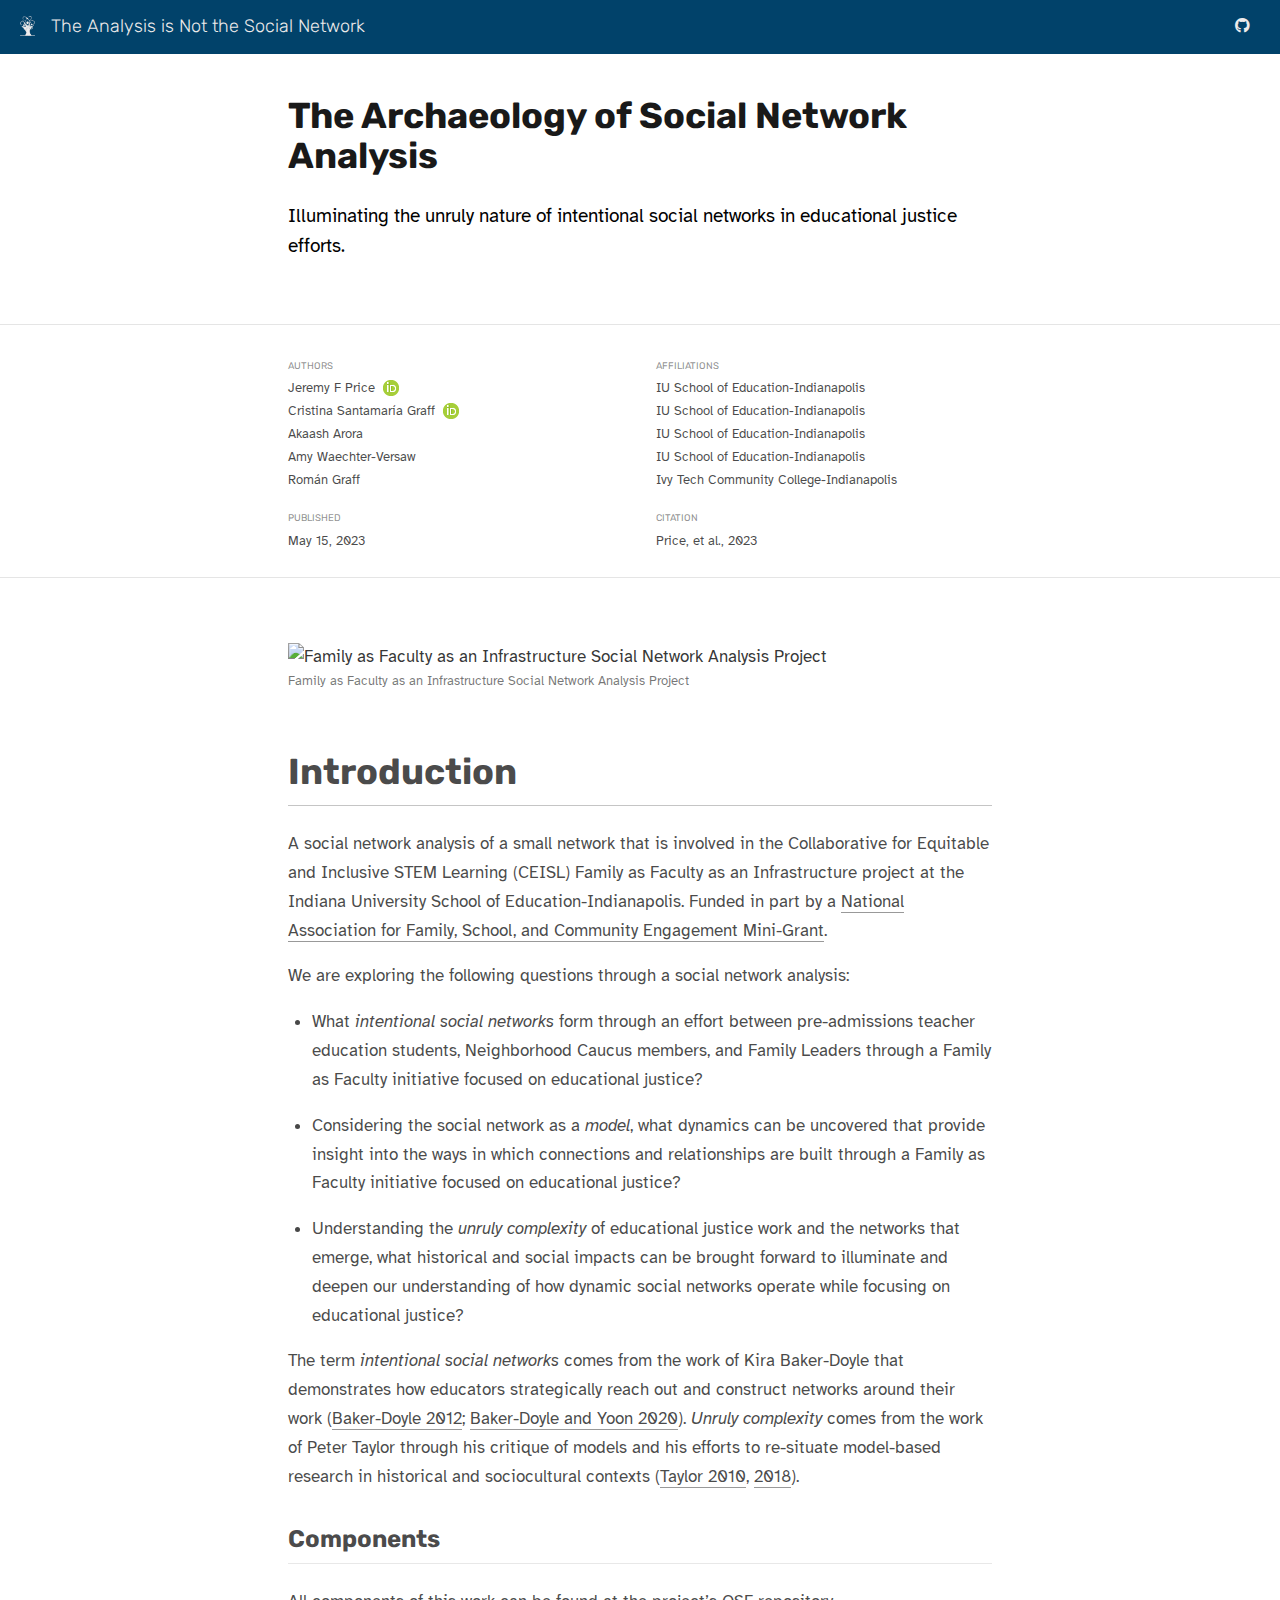
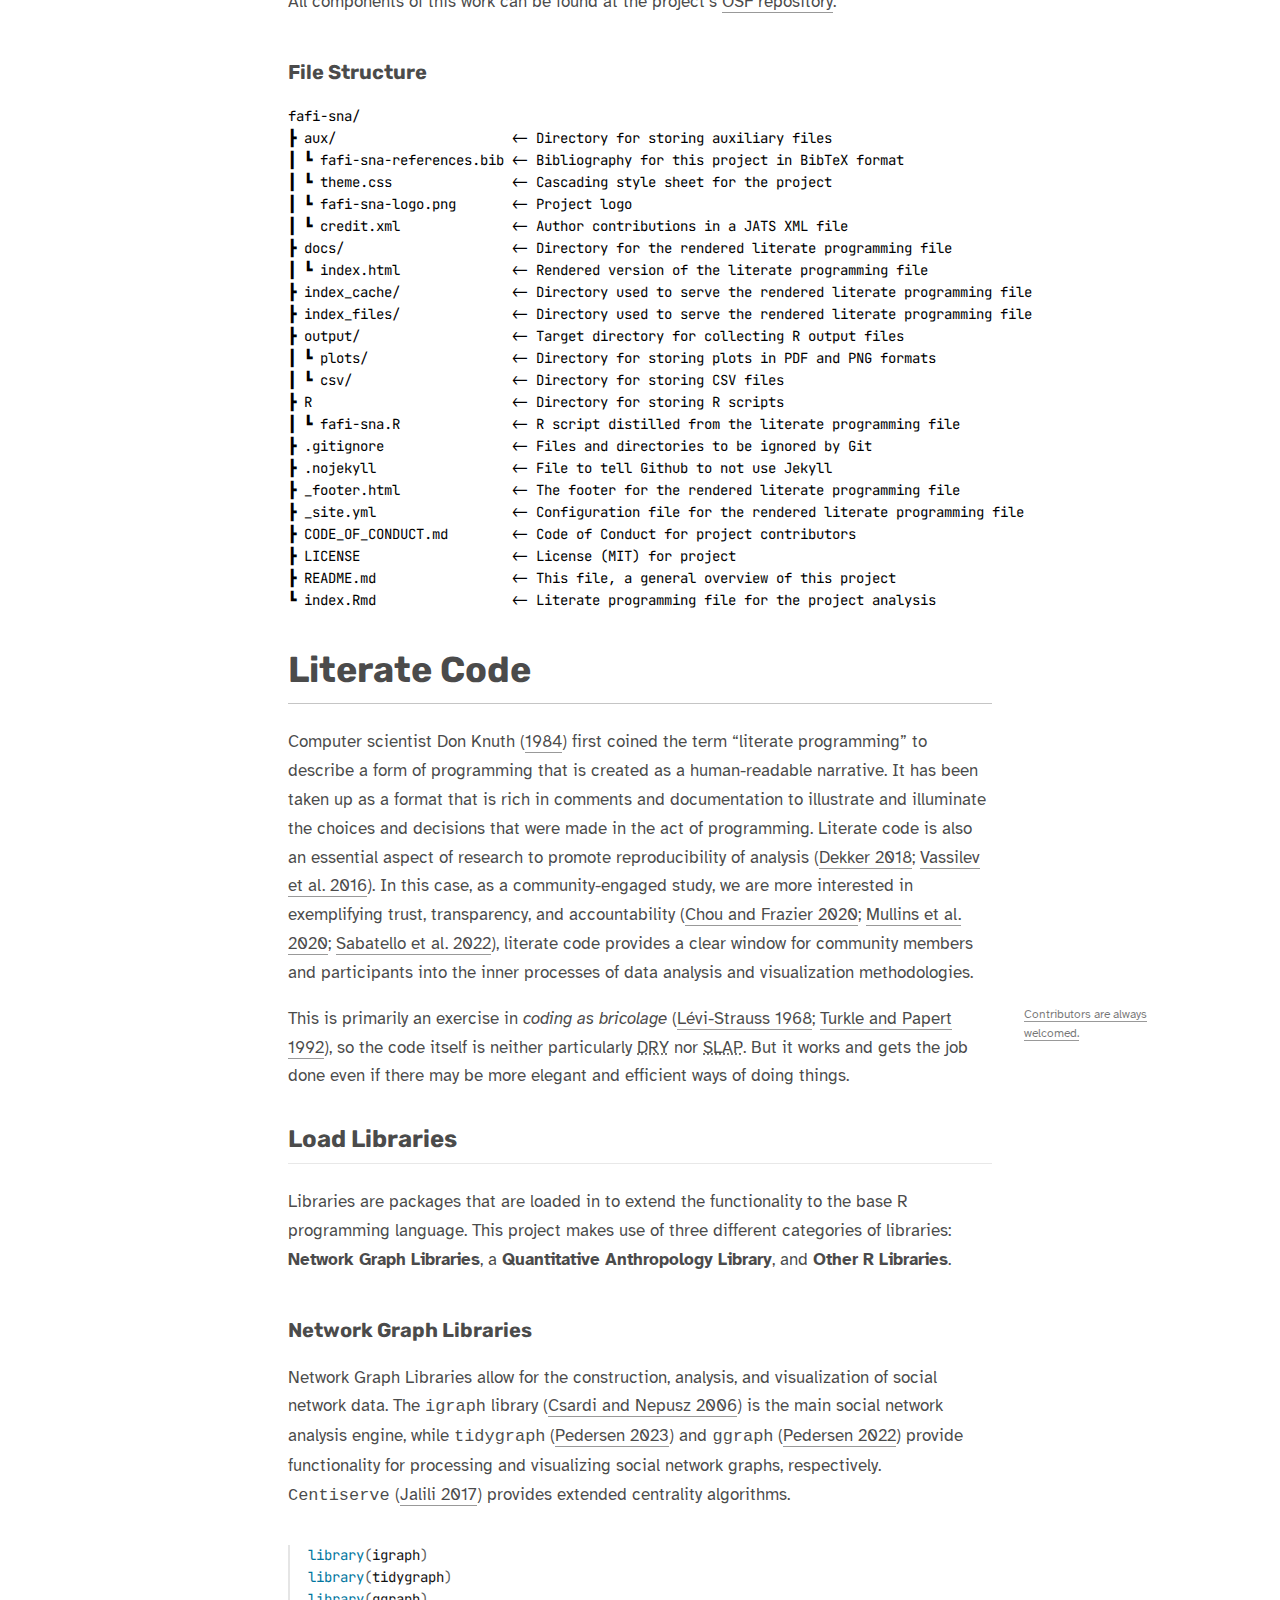
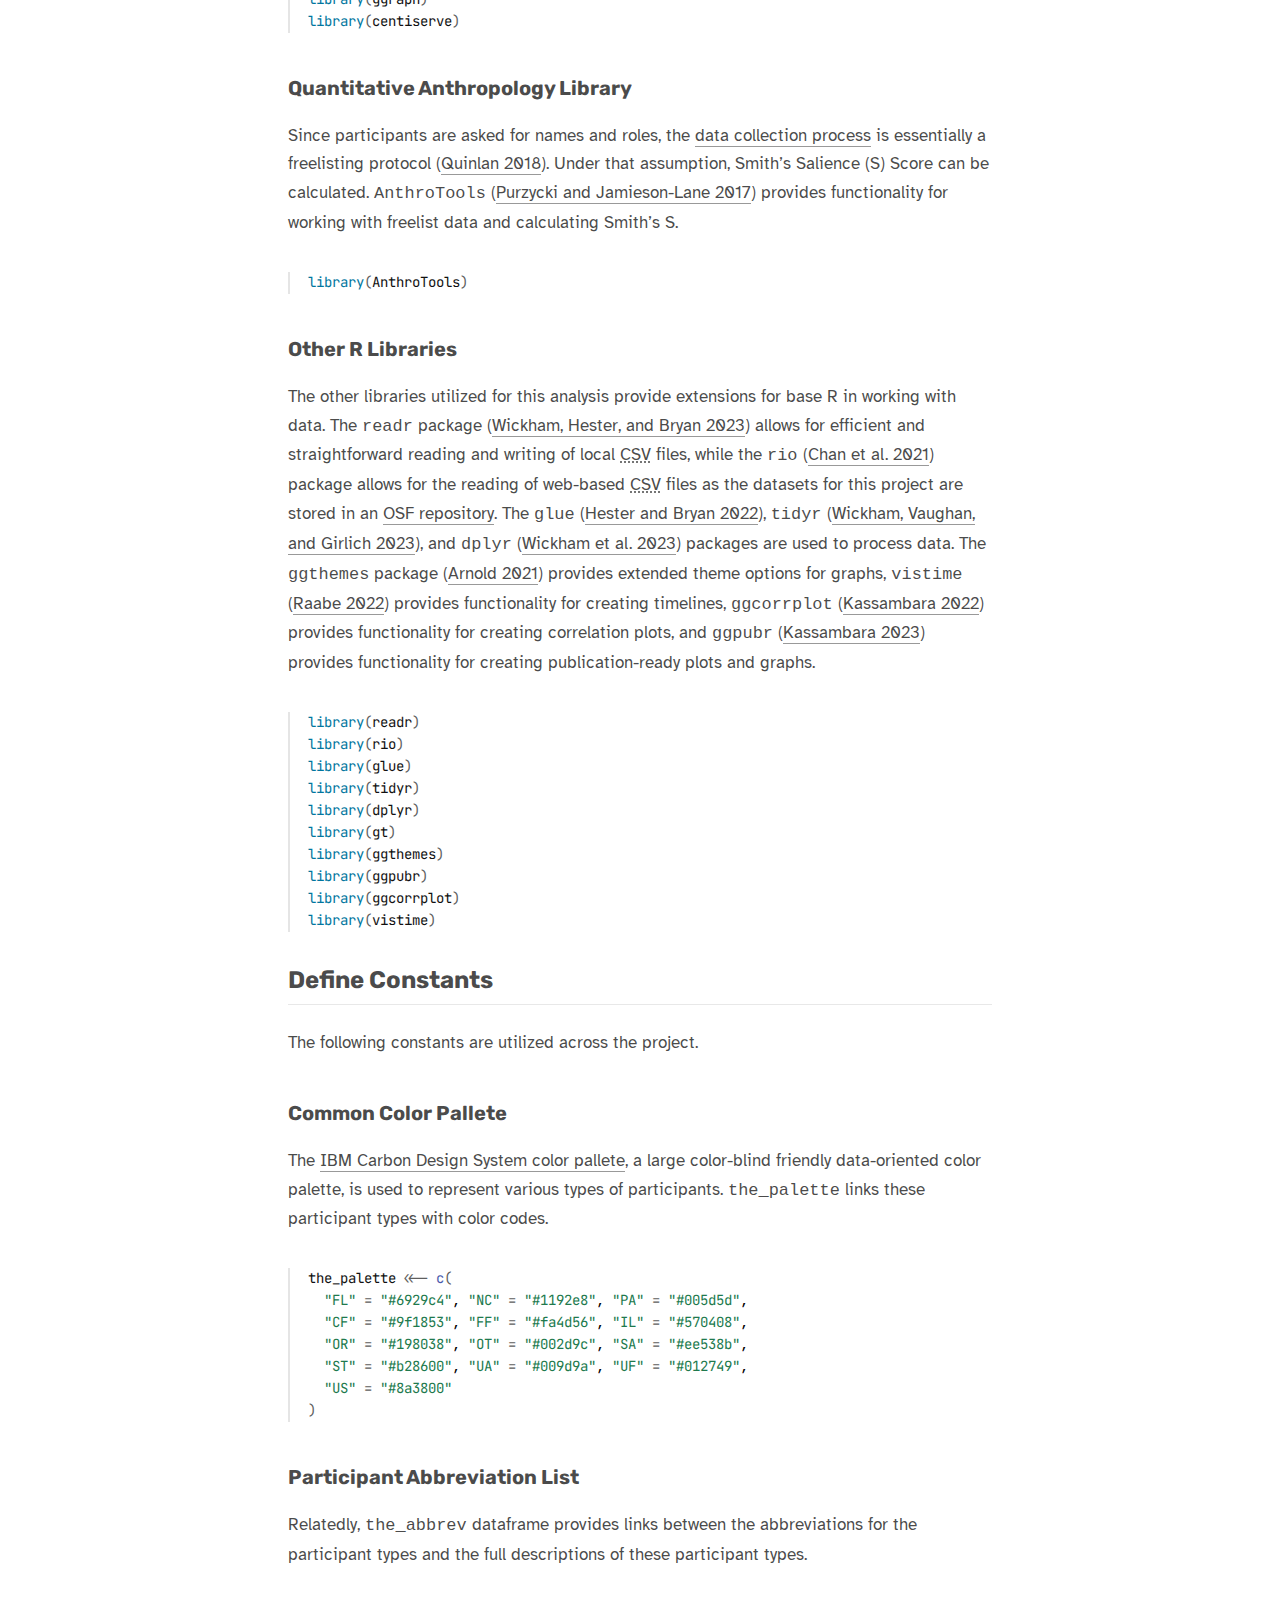
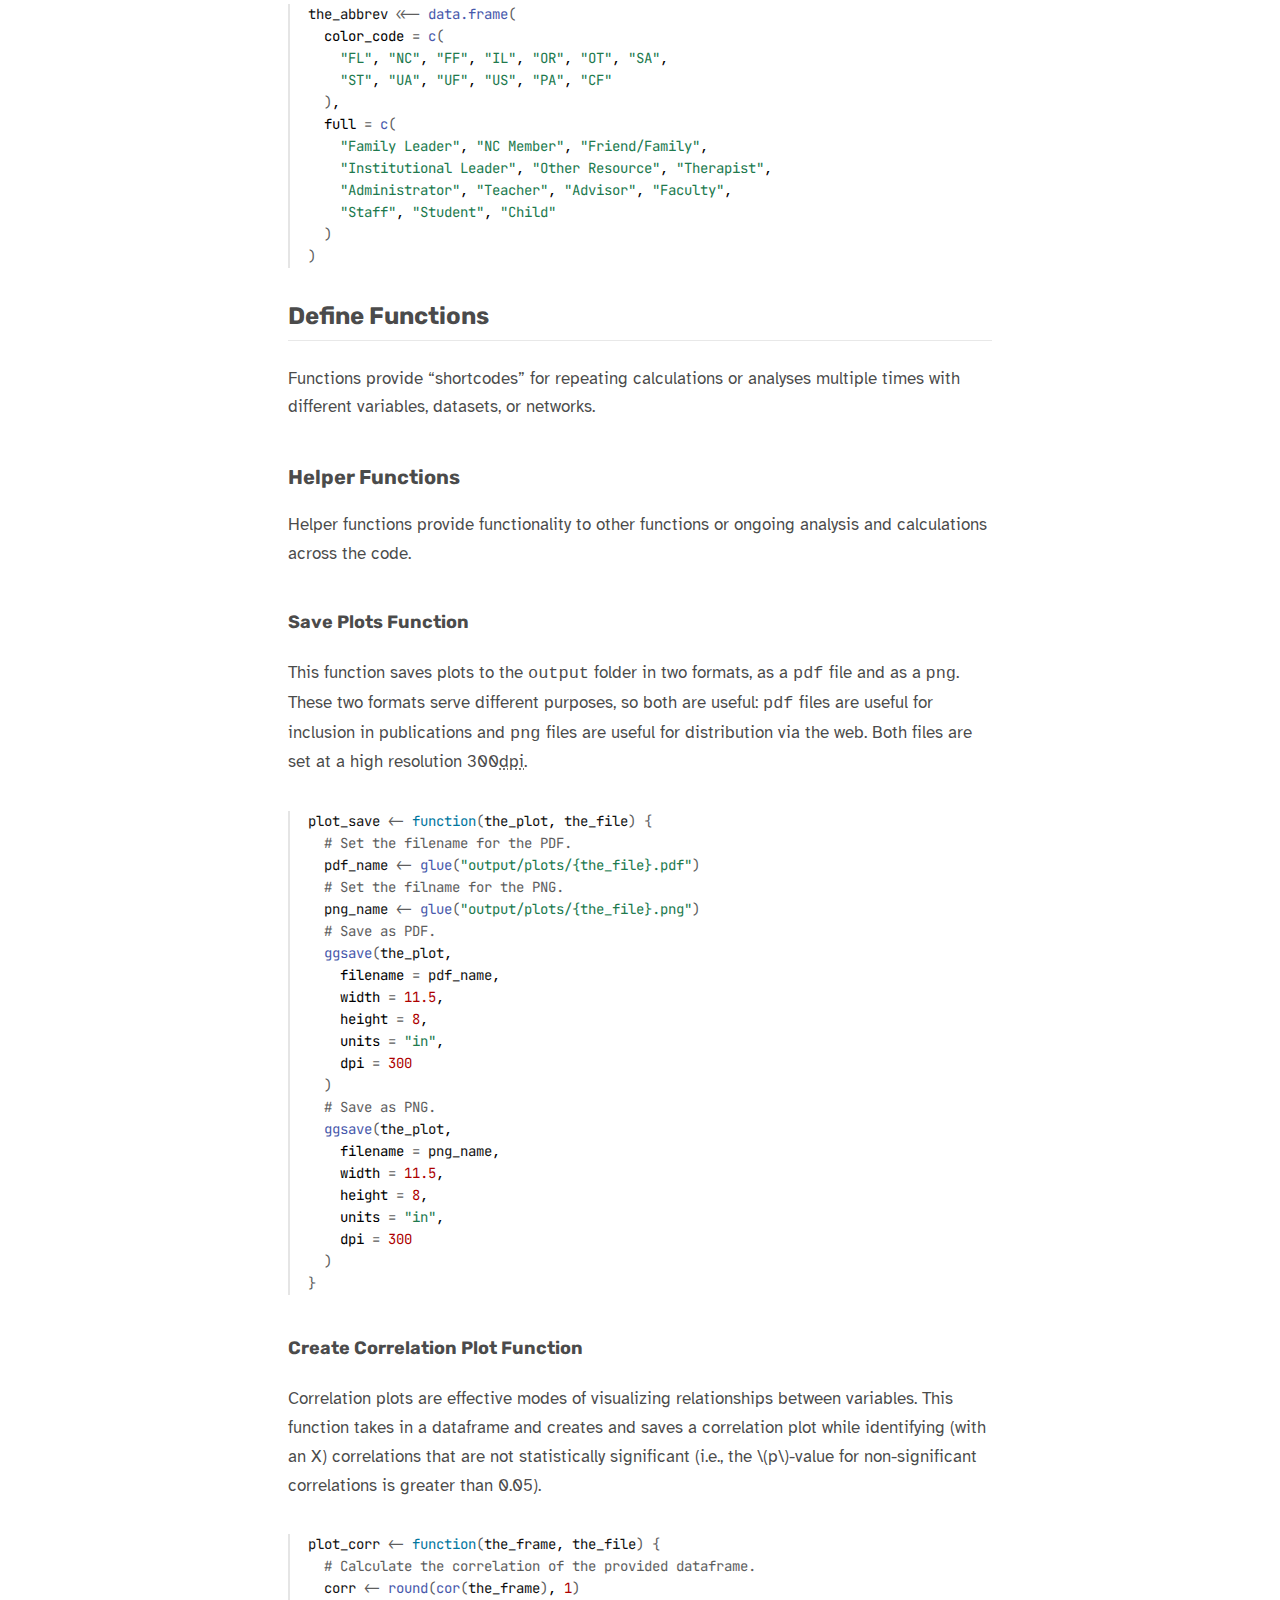
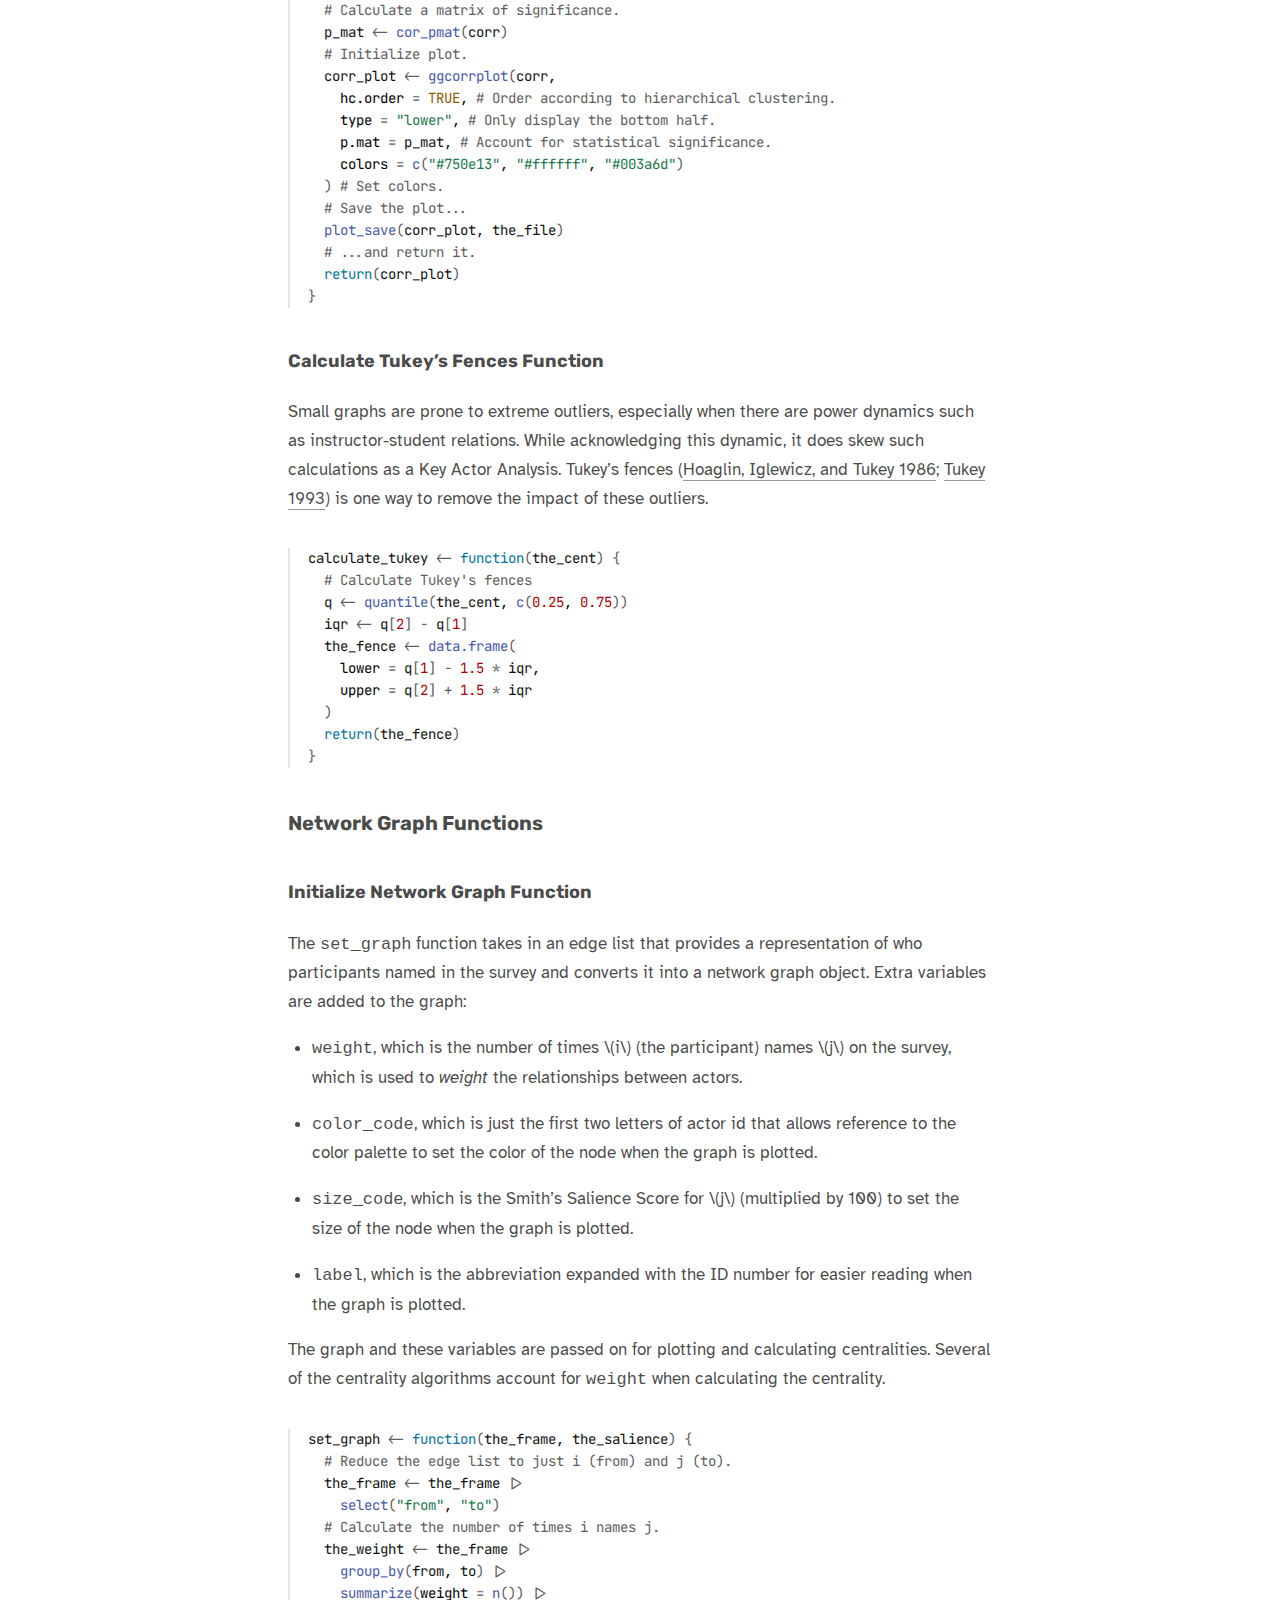
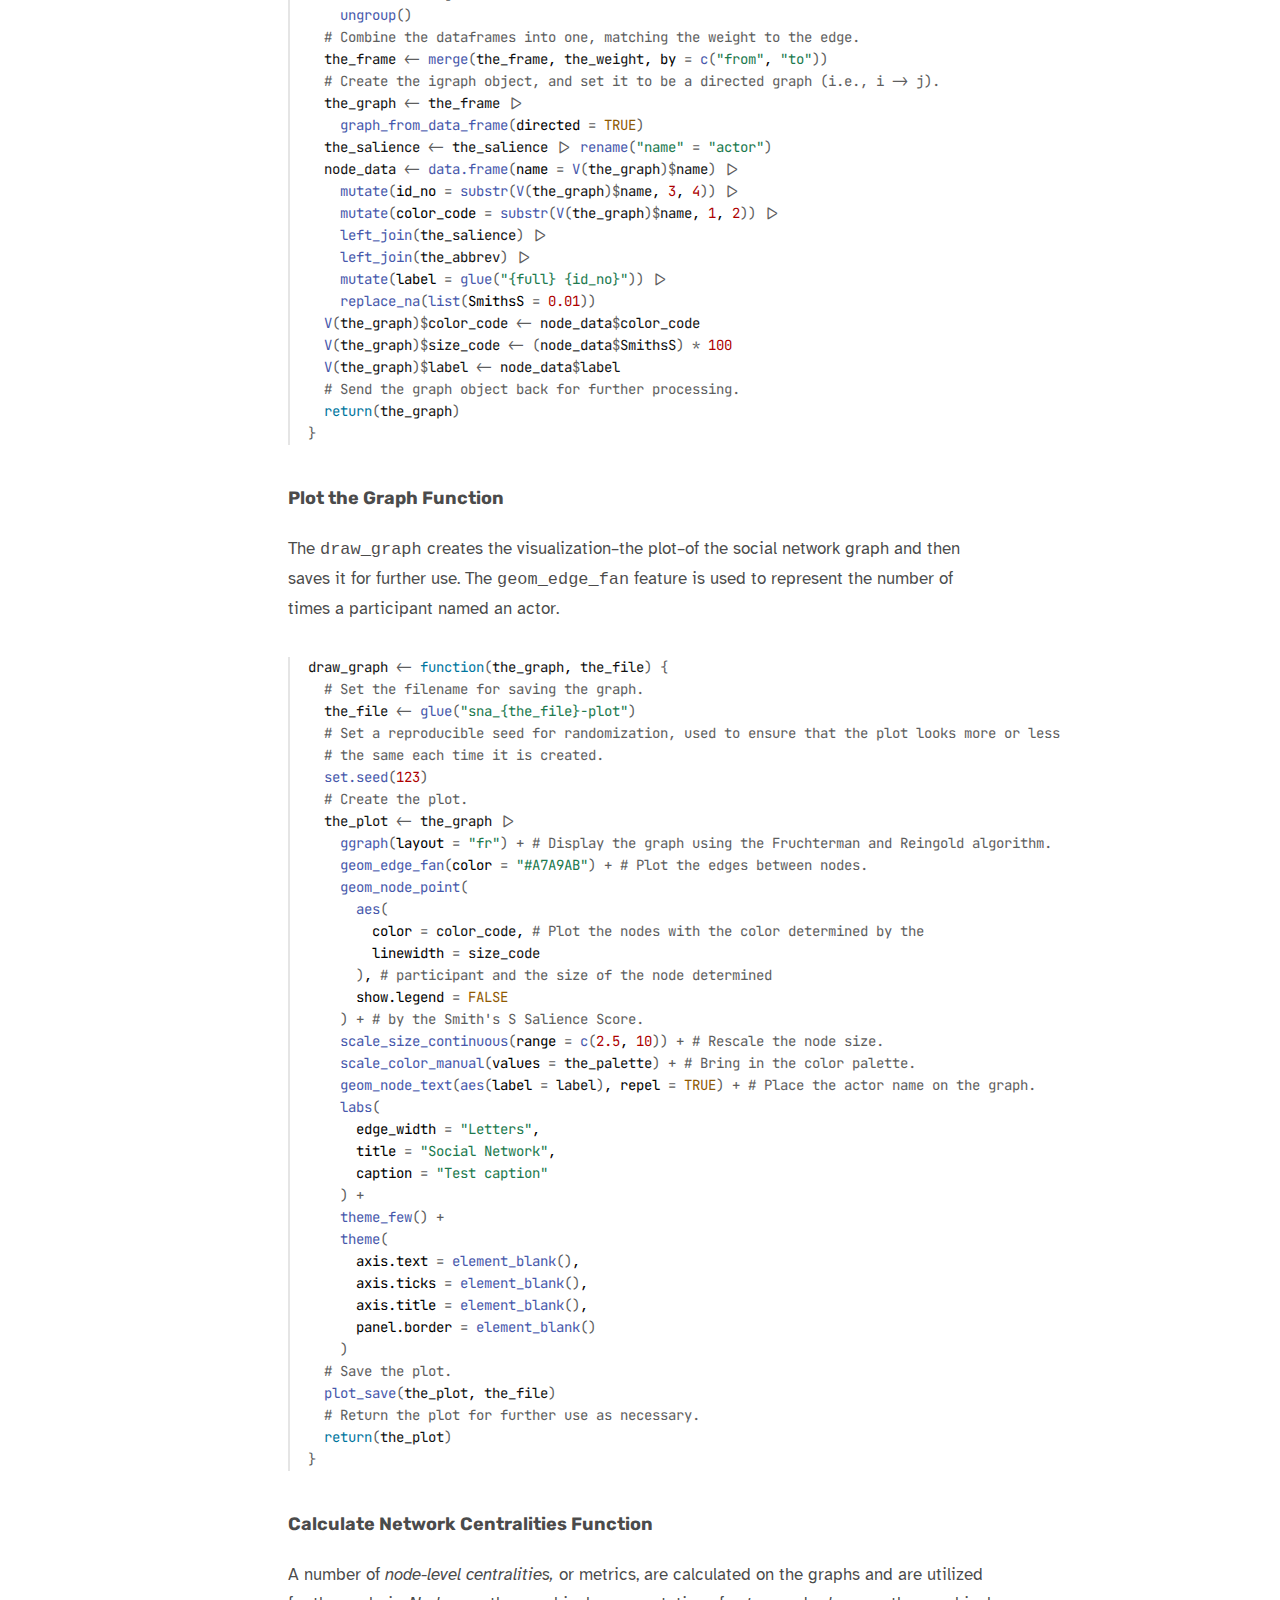
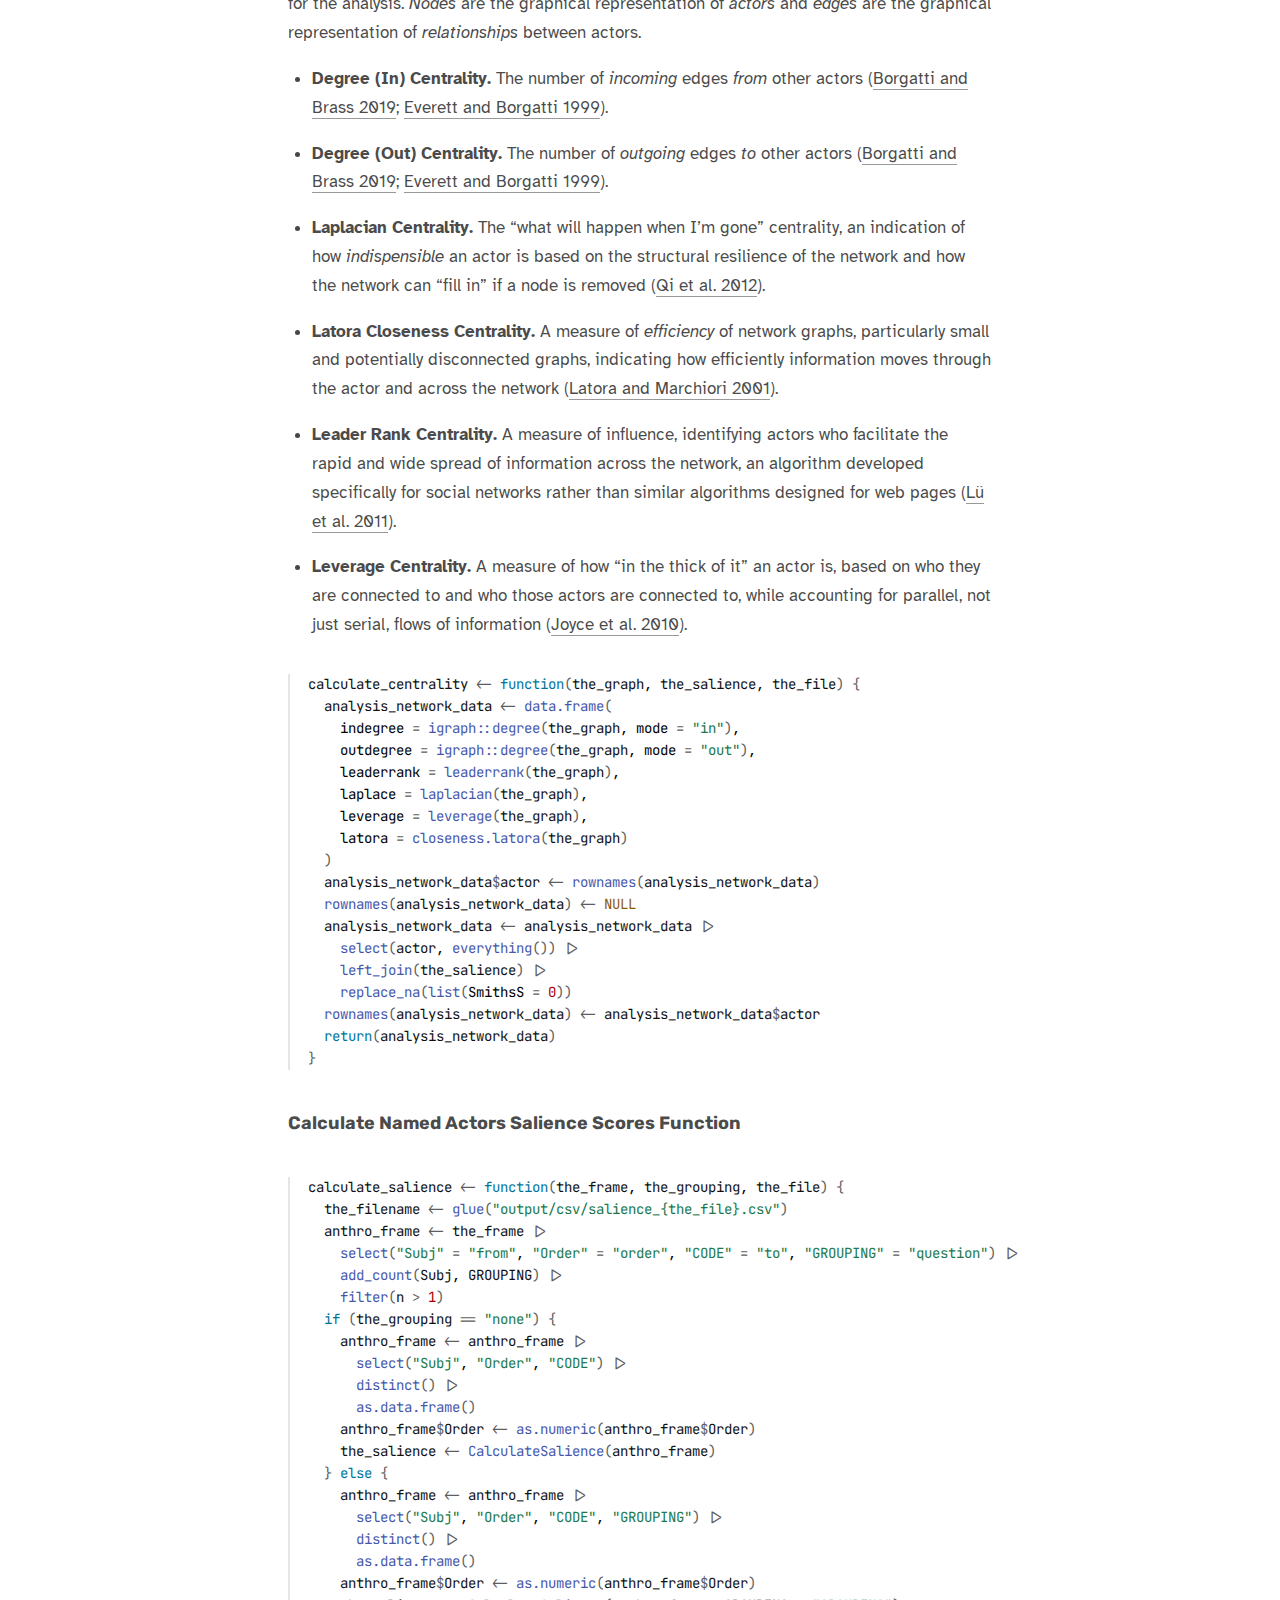
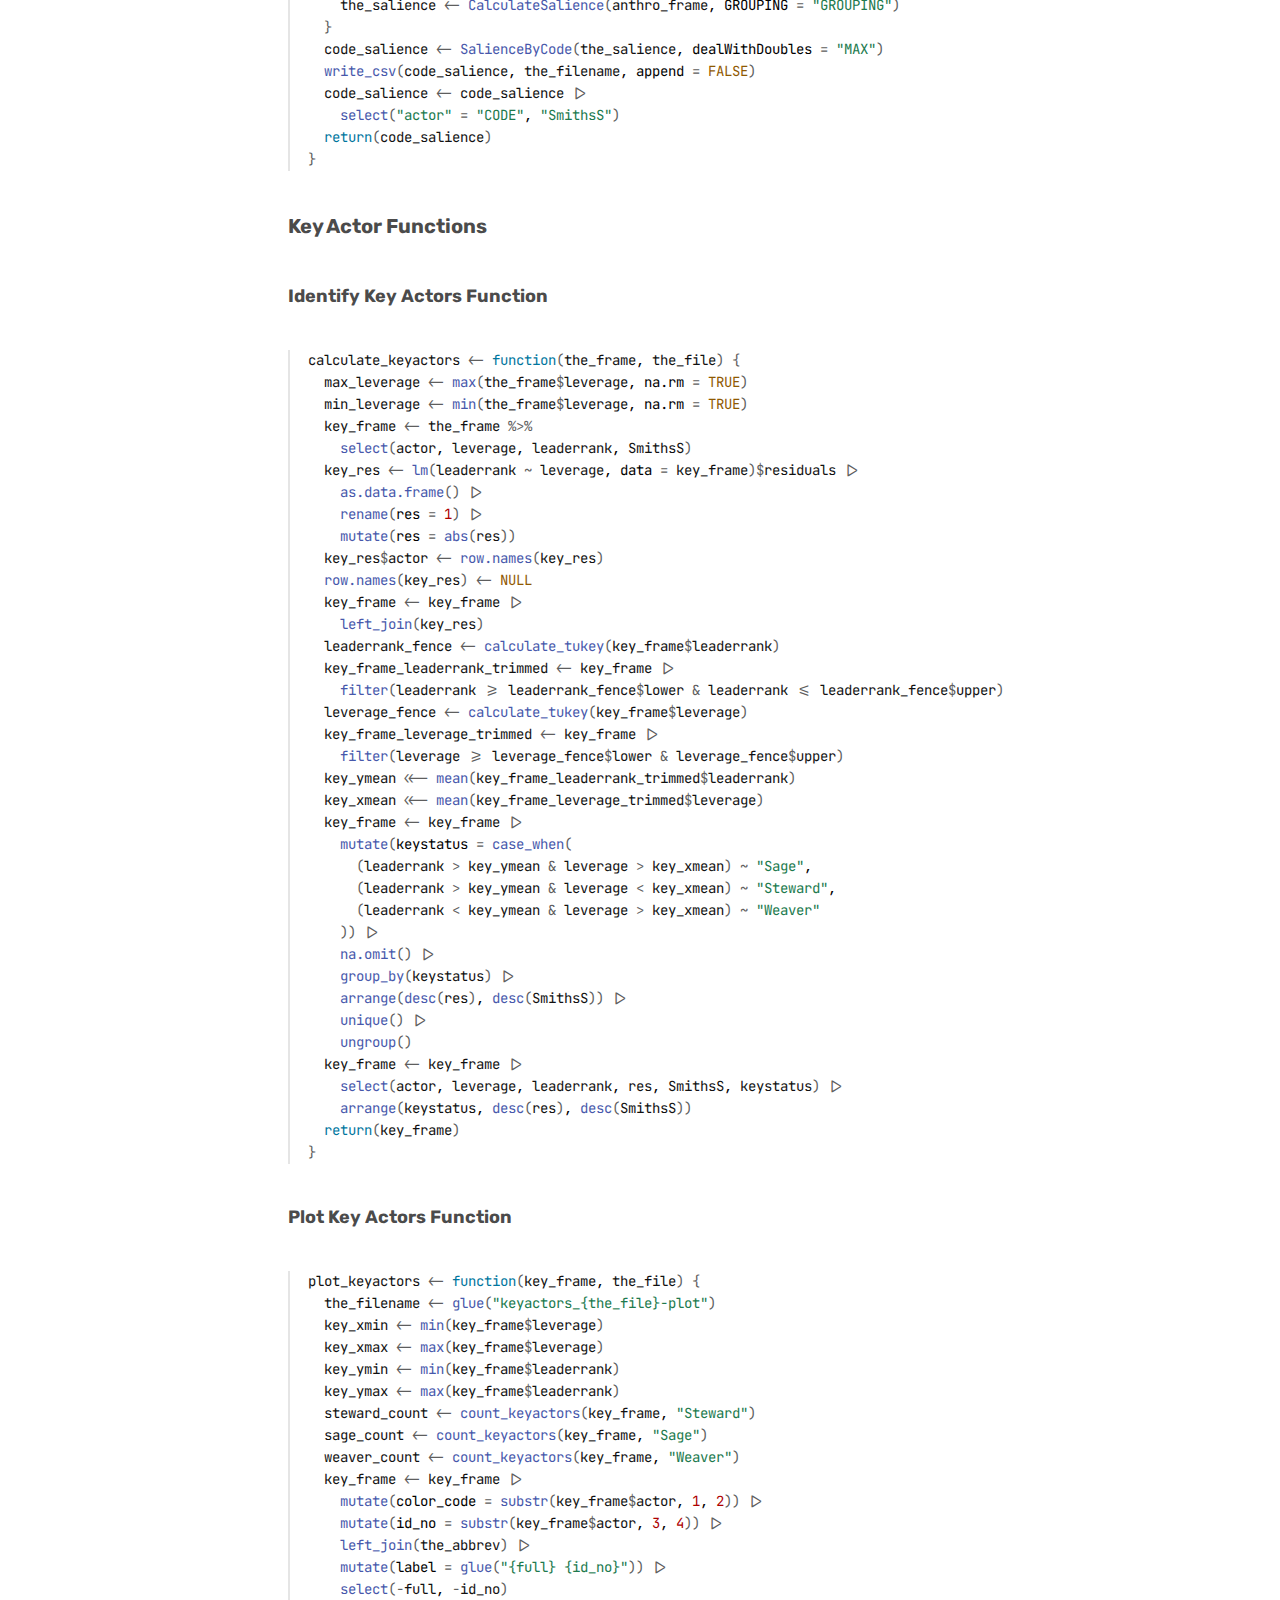
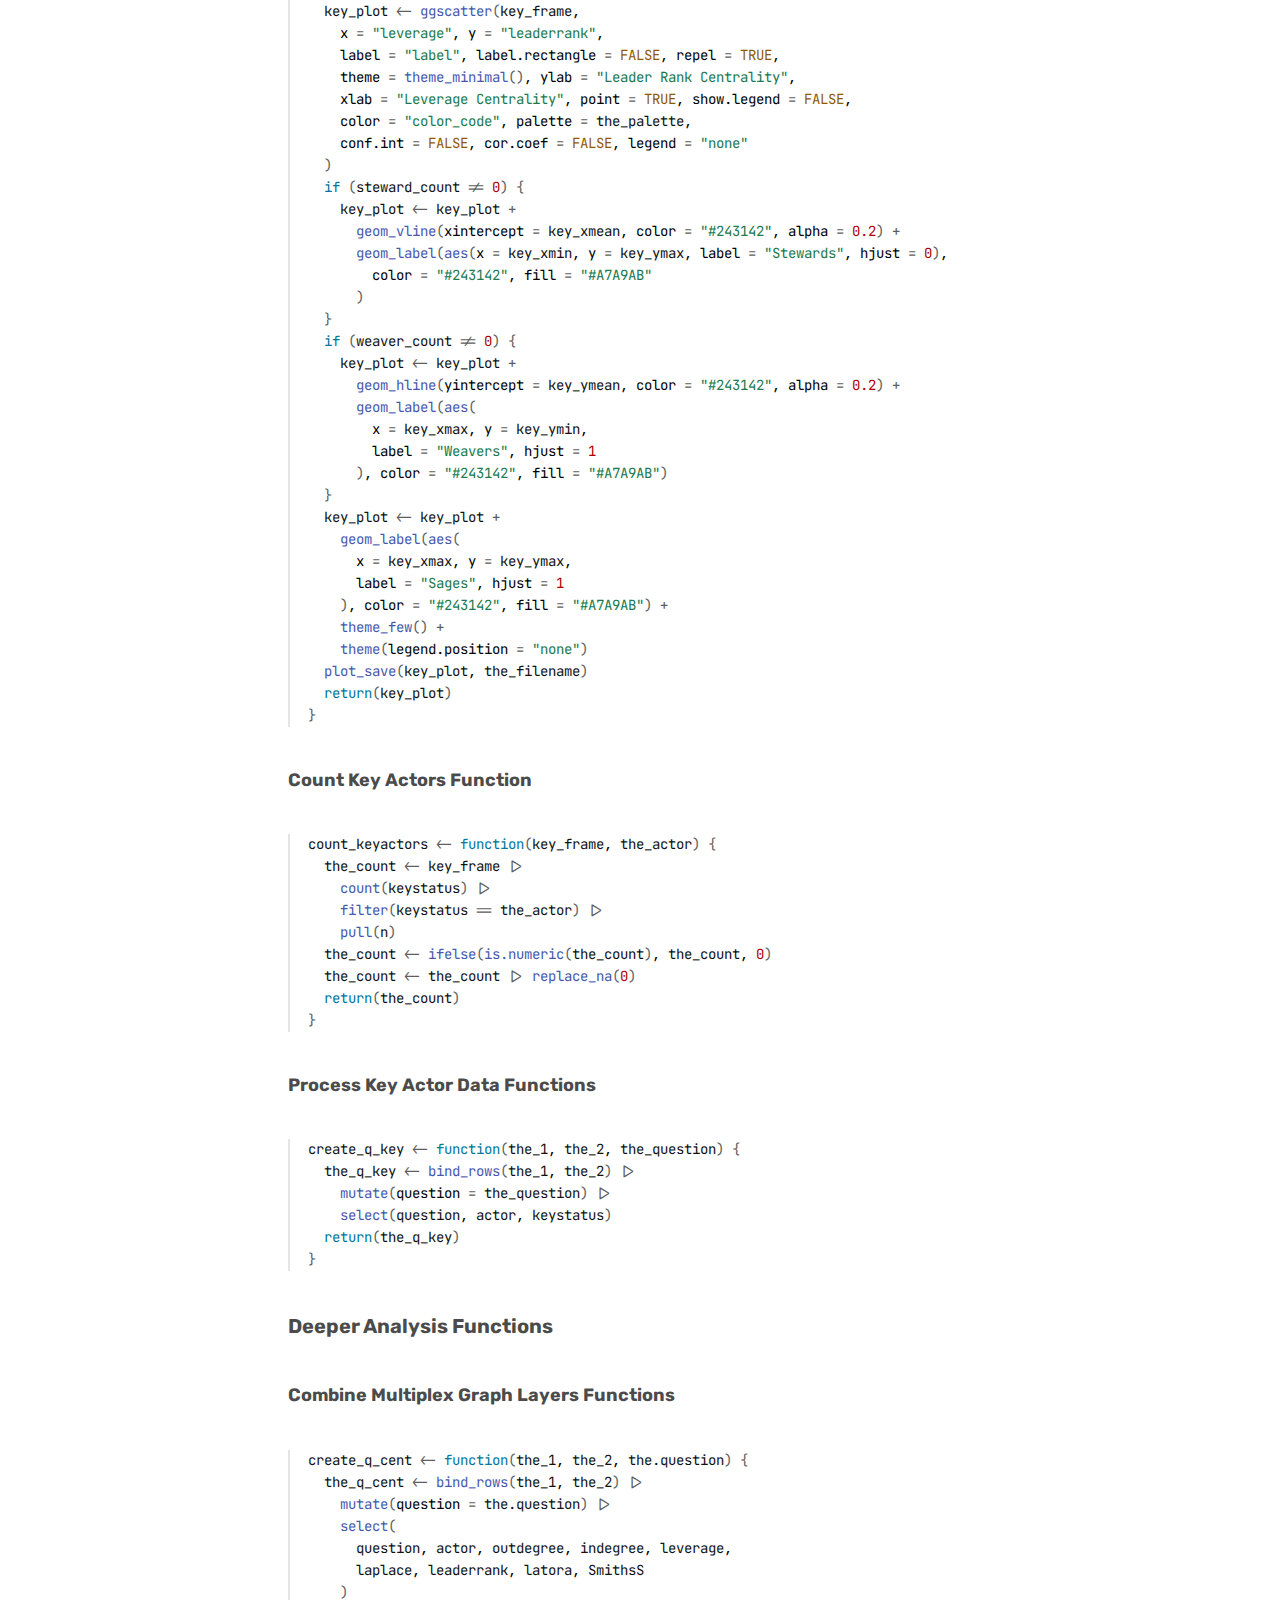
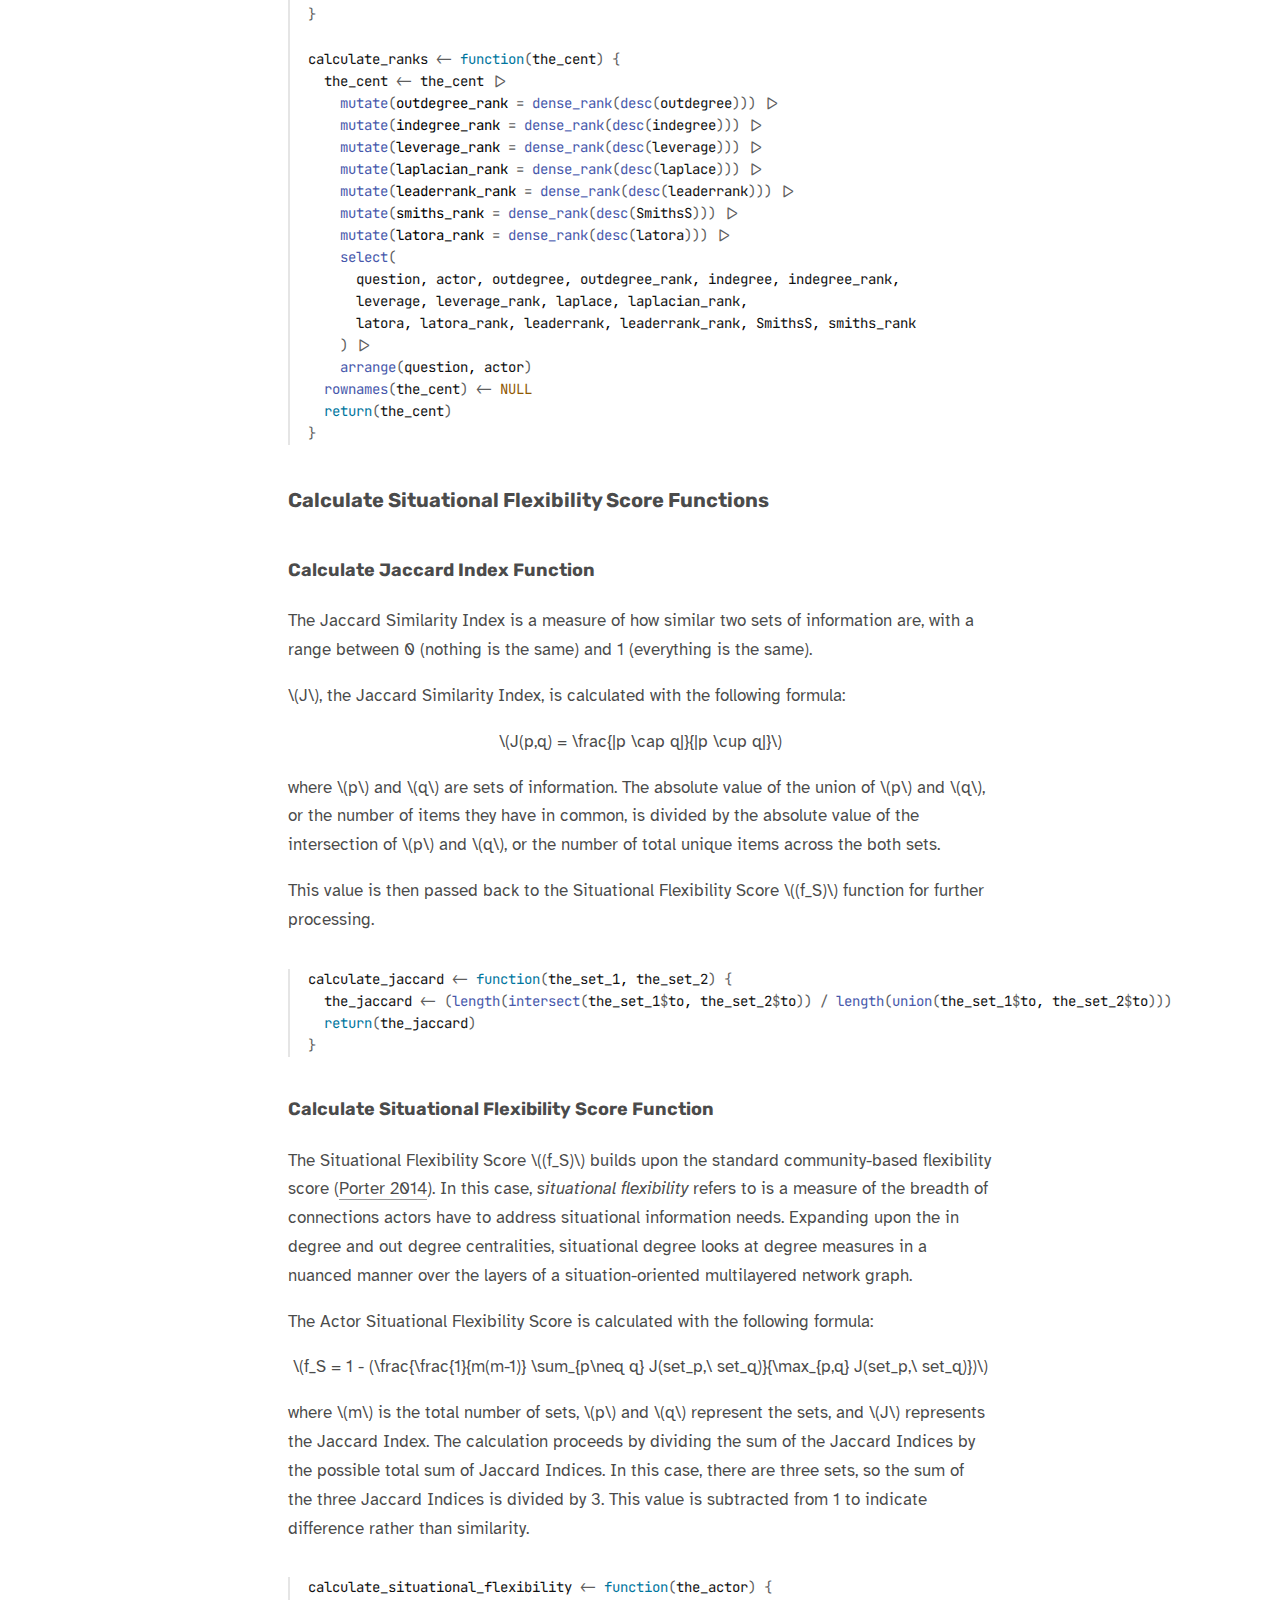
==== commit e055a0e1: "Updated to include non-social connections list" ====
--- a/docs/index.html
+++ b/docs/index.html
@@ -109,15 +109,15 @@
 </style>
 
   <!--radix_placeholder_meta_tags-->
-  <title>The Analysis is Not the Social Network: The Analysis Is Not The Social Network</title>
+  <title>The Analysis is Not the Social Network: The Archaeology of Social Network Analysis</title>
 
   <meta property="description" itemprop="description" content="Illuminating the unruly nature of intentional social networks in educational justice efforts."/>
 
   <link rel="license" href="https://creativecommons.org/licenses/by-nc-sa/4.0/"/>
 
   <!--  https://schema.org/Article -->
-  <meta property="article:published" itemprop="datePublished" content="2023-05-13"/>
-  <meta property="article:created" itemprop="dateCreated" content="2023-05-13"/>
+  <meta property="article:published" itemprop="datePublished" content="2023-05-15"/>
+  <meta property="article:created" itemprop="dateCreated" content="2023-05-15"/>
   <meta name="article:author" content="Jeremy F Price"/>
   <meta name="article:author" content="Cristina Santamaría Graff"/>
   <meta name="article:author" content="Akaash Arora"/>
@@ -125,7 +125,7 @@
   <meta name="article:author" content="Román Graff"/>
 
   <!--  https://developers.facebook.com/docs/sharing/webmasters#markup -->
-  <meta property="og:title" content="The Analysis is Not the Social Network: The Analysis Is Not The Social Network"/>
+  <meta property="og:title" content="The Analysis is Not the Social Network: The Archaeology of Social Network Analysis"/>
   <meta property="og:type" content="article"/>
   <meta property="og:description" content="Illuminating the unruly nature of intentional social networks in educational justice efforts."/>
   <meta property="og:locale" content="en_US"/>
@@ -133,15 +133,15 @@
 
   <!--  https://dev.twitter.com/cards/types/summary -->
   <meta property="twitter:card" content="summary"/>
-  <meta property="twitter:title" content="The Analysis is Not the Social Network: The Analysis Is Not The Social Network"/>
+  <meta property="twitter:title" content="The Analysis is Not the Social Network: The Archaeology of Social Network Analysis"/>
   <meta property="twitter:description" content="Illuminating the unruly nature of intentional social networks in educational justice efforts."/>
 
   <!--  https://scholar.google.com/intl/en/scholar/inclusion.html#indexing -->
-  <meta name="citation_title" content="The Analysis is Not the Social Network: The Analysis Is Not The Social Network"/>
+  <meta name="citation_title" content="The Analysis is Not the Social Network: The Archaeology of Social Network Analysis"/>
   <meta name="citation_fulltext_html_url" content="https://jeremyfprice.github.io/fafi-sna/"/>
   <meta name="citation_fulltext_world_readable" content=""/>
-  <meta name="citation_online_date" content="2023/05/13"/>
-  <meta name="citation_publication_date" content="2023/05/13"/>
+  <meta name="citation_online_date" content="2023/05/15"/>
+  <meta name="citation_publication_date" content="2023/05/15"/>
   <meta name="citation_author" content="Jeremy F Price"/>
   <meta name="citation_author_institution" content="IU School of Education-Indianapolis"/>
   <meta name="citation_author" content="Cristina Santamaría Graff"/>
@@ -192,10 +192,11 @@
   <meta name="citation_reference" content="citation_title=Multilayer Networks: Tutorial Talk on &quot;Multiplexity, Networks of Networks, and All That Jazz&quot;;citation_author=Mason A Porter"/>
   <meta name="citation_reference" content="citation_title=From social networks to knowledge graphs: A plea for interdisciplinary approaches;citation_volume=6;citation_doi=10.1016/j.ssaho.2022.100337;citation_issn=2590-2911;citation_author=Jens Dörpinghaus;citation_author=Sonja Klante;citation_author=Martin Christian;citation_author=Christof Meigen;citation_author=Carsten Düing"/>
   <meta name="citation_reference" content="citation_title=Communities in Networks;citation_publisher=arXiv;citation_doi=10.48550/arXiv.0902.3788;citation_author=Mason A Porter;citation_author=Jukka-Pekka Onnela;citation_author=Peter J. Mucha"/>
+  <meta name="citation_reference" content="citation_title=Dialogic inquiry in life science conversations of family groups in a museum;citation_volume=40;citation_doi=10.1002/tea.10069;citation_issn=1098-2736;citation_author=Doris Ash"/>
   <!--radix_placeholder_rmarkdown_metadata-->
 
   <script type="text/json" id="radix-rmarkdown-metadata">
-  {"type":"list","attributes":{"names":{"type":"character","attributes":{},"value":["title","description","repository_url","preview","author","slug","date","output","navbar","creative_commons","bibliography","citation_url"]}},"value":[{"type":"character","attributes":{},"value":["The Analysis Is Not The Social Network"]},{"type":"character","attributes":{},"value":["Illuminating the unruly nature of intentional social networks in educational justice efforts.\n"]},{"type":"character","attributes":{},"value":["https://github.com/jeremyfprice/fafi-sna/"]},{"type":"character","attributes":{},"value":["aux/fafi-sna-git-logo.png"]},{"type":"list","attributes":{},"value":[{"type":"list","attributes":{"names":{"type":"character","attributes":{},"value":["name","url","affiliation","affiliation_url","orcid_id"]}},"value":[{"type":"character","attributes":{},"value":["Jeremy F Price"]},{"type":"character","attributes":{},"value":["https://www.jeremyfprice.info/"]},{"type":"character","attributes":{},"value":["IU School of Education-Indianapolis"]},{"type":"character","attributes":{},"value":["https://education.iupui.edu/"]},{"type":"character","attributes":{},"value":["0000-0002-6506-3526"]}]},{"type":"list","attributes":{"names":{"type":"character","attributes":{},"value":["name","affiliation","affiliation_url","orcid_id"]}},"value":[{"type":"character","attributes":{},"value":["Cristina Santamaría Graff"]},{"type":"character","attributes":{},"value":["IU School of Education-Indianapolis"]},{"type":"character","attributes":{},"value":["https://education.iupui.edu/"]},{"type":"character","attributes":{},"value":["0000-0002-4628-8949"]}]},{"type":"list","attributes":{"names":{"type":"character","attributes":{},"value":["name","affiliation","affiliation_url"]}},"value":[{"type":"character","attributes":{},"value":["Akaash Arora"]},{"type":"character","attributes":{},"value":["IU School of Education-Indianapolis"]},{"type":"character","attributes":{},"value":["https://education.iupui.edu/"]}]},{"type":"list","attributes":{"names":{"type":"character","attributes":{},"value":["name","affiliation","affiliation_url"]}},"value":[{"type":"character","attributes":{},"value":["Amy Waechter-Versaw"]},{"type":"character","attributes":{},"value":["IU School of Education-Indianapolis"]},{"type":"character","attributes":{},"value":["https://education.iupui.edu/"]}]},{"type":"list","attributes":{"names":{"type":"character","attributes":{},"value":["name","affiliation","affiliation_url"]}},"value":[{"type":"character","attributes":{},"value":["Román Graff"]},{"type":"character","attributes":{},"value":["Ivy Tech Community College-Indianapolis"]},{"type":"character","attributes":{},"value":["https://www.ivytech.edu/locations/indianapolis/"]}]}]},{"type":"character","attributes":{},"value":["price2023fafisna"]},{"type":"character","attributes":{},"value":["2023-05-13"]},{"type":"list","attributes":{"names":{"type":"character","attributes":{},"value":["distill::distill_article"]}},"value":[{"type":"list","attributes":{"names":{"type":"character","attributes":{},"value":["self_contained","theme"]}},"value":[{"type":"logical","attributes":{},"value":[false]},{"type":"character","attributes":{},"value":["aux/theme.css"]}]}]},{"type":"list","attributes":{"names":{"type":"character","attributes":{},"value":["source_url"]}},"value":[{"type":"character","attributes":{},"value":["https://github.com/jeremyfprice/fafi-sna/"]}]},{"type":"character","attributes":{},"value":["CC BY-NC-SA"]},{"type":"character","attributes":{},"value":["aux/fafi-sna-references.bib"]},{"type":"character","attributes":{},"value":["https://jeremyfprice.github.io/fafi-sna/"]}]}
+  {"type":"list","attributes":{"names":{"type":"character","attributes":{},"value":["title","description","repository_url","preview","author","slug","date","output","navbar","creative_commons","bibliography","citation_url"]}},"value":[{"type":"character","attributes":{},"value":["The Archaeology of Social Network Analysis"]},{"type":"character","attributes":{},"value":["Illuminating the unruly nature of intentional social networks in educational justice efforts.\n"]},{"type":"character","attributes":{},"value":["https://github.com/jeremyfprice/fafi-sna/"]},{"type":"character","attributes":{},"value":["aux/fafi-sna-git-logo.png"]},{"type":"list","attributes":{},"value":[{"type":"list","attributes":{"names":{"type":"character","attributes":{},"value":["name","url","affiliation","affiliation_url","orcid_id"]}},"value":[{"type":"character","attributes":{},"value":["Jeremy F Price"]},{"type":"character","attributes":{},"value":["https://www.jeremyfprice.info/"]},{"type":"character","attributes":{},"value":["IU School of Education-Indianapolis"]},{"type":"character","attributes":{},"value":["https://education.iupui.edu/"]},{"type":"character","attributes":{},"value":["0000-0002-6506-3526"]}]},{"type":"list","attributes":{"names":{"type":"character","attributes":{},"value":["name","affiliation","affiliation_url","orcid_id"]}},"value":[{"type":"character","attributes":{},"value":["Cristina Santamaría Graff"]},{"type":"character","attributes":{},"value":["IU School of Education-Indianapolis"]},{"type":"character","attributes":{},"value":["https://education.iupui.edu/"]},{"type":"character","attributes":{},"value":["0000-0002-4628-8949"]}]},{"type":"list","attributes":{"names":{"type":"character","attributes":{},"value":["name","affiliation","affiliation_url"]}},"value":[{"type":"character","attributes":{},"value":["Akaash Arora"]},{"type":"character","attributes":{},"value":["IU School of Education-Indianapolis"]},{"type":"character","attributes":{},"value":["https://education.iupui.edu/"]}]},{"type":"list","attributes":{"names":{"type":"character","attributes":{},"value":["name","affiliation","affiliation_url"]}},"value":[{"type":"character","attributes":{},"value":["Amy Waechter-Versaw"]},{"type":"character","attributes":{},"value":["IU School of Education-Indianapolis"]},{"type":"character","attributes":{},"value":["https://education.iupui.edu/"]}]},{"type":"list","attributes":{"names":{"type":"character","attributes":{},"value":["name","affiliation","affiliation_url"]}},"value":[{"type":"character","attributes":{},"value":["Román Graff"]},{"type":"character","attributes":{},"value":["Ivy Tech Community College-Indianapolis"]},{"type":"character","attributes":{},"value":["https://www.ivytech.edu/locations/indianapolis/"]}]}]},{"type":"character","attributes":{},"value":["price2023fafisna"]},{"type":"character","attributes":{},"value":["2023-05-15"]},{"type":"list","attributes":{"names":{"type":"character","attributes":{},"value":["distill::distill_article"]}},"value":[{"type":"list","attributes":{"names":{"type":"character","attributes":{},"value":["self_contained","theme"]}},"value":[{"type":"logical","attributes":{},"value":[false]},{"type":"character","attributes":{},"value":["aux/theme.css"]}]}]},{"type":"list","attributes":{"names":{"type":"character","attributes":{},"value":["source_url"]}},"value":[{"type":"character","attributes":{},"value":["https://github.com/jeremyfprice/fafi-sna/"]}]},{"type":"character","attributes":{},"value":["CC BY-NC-SA"]},{"type":"character","attributes":{},"value":["aux/fafi-sna-references.bib"]},{"type":"character","attributes":{},"value":["https://jeremyfprice.github.io/fafi-sna/"]}]}
   </script>
   <!--/radix_placeholder_rmarkdown_metadata-->
   <!--radix_placeholder_navigation_in_header-->
@@ -2509,7 +2510,7 @@
 <!--radix_placeholder_front_matter-->
 
 <script id="distill-front-matter" type="text/json">
-{"title":"The Analysis Is Not The Social Network","description":"Illuminating the unruly nature of intentional social networks in educational justice efforts.","authors":[{"author":"Jeremy F Price","authorURL":"https://www.jeremyfprice.info/","affiliation":"IU School of Education-Indianapolis","affiliationURL":"https://education.iupui.edu/","orcidID":"0000-0002-6506-3526"},{"author":"Cristina Santamaría Graff","authorURL":"#","affiliation":"IU School of Education-Indianapolis","affiliationURL":"https://education.iupui.edu/","orcidID":"0000-0002-4628-8949"},{"author":"Akaash Arora","authorURL":"#","affiliation":"IU School of Education-Indianapolis","affiliationURL":"https://education.iupui.edu/","orcidID":""},{"author":"Amy Waechter-Versaw","authorURL":"#","affiliation":"IU School of Education-Indianapolis","affiliationURL":"https://education.iupui.edu/","orcidID":""},{"author":"Román Graff","authorURL":"#","affiliation":"Ivy Tech Community College-Indianapolis","affiliationURL":"https://www.ivytech.edu/locations/indianapolis/","orcidID":""}],"publishedDate":"2023-05-13T00:00:00.000-04:00","citationText":"Price, et al., 2023"}
+{"title":"The Archaeology of Social Network Analysis","description":"Illuminating the unruly nature of intentional social networks in educational justice efforts.","authors":[{"author":"Jeremy F Price","authorURL":"https://www.jeremyfprice.info/","affiliation":"IU School of Education-Indianapolis","affiliationURL":"https://education.iupui.edu/","orcidID":"0000-0002-6506-3526"},{"author":"Cristina Santamaría Graff","authorURL":"#","affiliation":"IU School of Education-Indianapolis","affiliationURL":"https://education.iupui.edu/","orcidID":"0000-0002-4628-8949"},{"author":"Akaash Arora","authorURL":"#","affiliation":"IU School of Education-Indianapolis","affiliationURL":"https://education.iupui.edu/","orcidID":""},{"author":"Amy Waechter-Versaw","authorURL":"#","affiliation":"IU School of Education-Indianapolis","affiliationURL":"https://education.iupui.edu/","orcidID":""},{"author":"Román Graff","authorURL":"#","affiliation":"Ivy Tech Community College-Indianapolis","affiliationURL":"https://www.ivytech.edu/locations/indianapolis/","orcidID":""}],"publishedDate":"2023-05-15T00:00:00.000-04:00","citationText":"Price, et al., 2023"}
 </script>
 
 <!--/radix_placeholder_front_matter-->
@@ -2535,7 +2536,7 @@
 <!--/radix_placeholder_site_before_body-->
 
 <div class="d-title">
-<h1>The Analysis Is Not The Social Network</h1>
+<h1>The Archaeology of Social Network Analysis</h1>
 <!--radix_placeholder_categories-->
 <!--/radix_placeholder_categories-->
 <p><p>Illuminating the unruly nature of intentional social networks in educational justice efforts.</p></p>
@@ -2552,13 +2553,10 @@
   
 ,   Román Graff  (Ivy Tech Community College-Indianapolis)<a href="https://www.ivytech.edu/locations/indianapolis/" class="uri">https://www.ivytech.edu/locations/indianapolis/</a>
   
-<br/>2023-05-13
+<br/>2023-05-15
 </div>
 
 <div class="d-article">
-<div class="layout-chunk" data-layout="l-body">
-
-</div>
 <figure>
 <img src="aux/fafi-sna-git-logo.png" alt="Family as Faculty as an Infrastructure Social Network Analysis Project" />
 <figcaption aria-hidden="true">Family as Faculty as an Infrastructure Social Network Analysis Project</figcaption>
@@ -2627,9 +2625,6 @@
 <a href="https://github.com/jeremyfprice/fafi-sna/blob/main/CODE_OF_CONDUCT.md">Contributors are always welcomed.</a>
 </aside>
 <h2 id="load-libraries">Load Libraries</h2>
-<div class="layout-chunk" data-layout="l-body">
-
-</div>
 <p>Libraries are packages that are loaded in to extend the functionality to the base R
 programming language. This project makes use of three different categories of libraries:
 <strong>Network Graph Libraries</strong>, a <strong>Quantitative Anthropology Library</strong>, and <strong>Other R Libraries</strong>.</p>
@@ -2682,14 +2677,8 @@
 </div>
 </div>
 <h2 id="define-constants">Define Constants</h2>
-<div class="layout-chunk" data-layout="l-body">
-
-</div>
 <p>The following constants are utilized across the project.</p>
 <h3 id="common-color-pallete">Common Color Pallete</h3>
-<div class="layout-chunk" data-layout="l-body">
-
-</div>
 <p>The <a href="https://carbondesignsystem.com/data-visualization/color-palettes/">IBM Carbon Design System color pallete</a>, a large
 color-blind friendly data-oriented color palette, is used to represent various types of
 participants. <code>the_palette</code> links these participant types with color codes.</p>
@@ -2705,9 +2694,6 @@
 </div>
 </div>
 <h3 id="participant-abbreviation-list">Participant Abbreviation List</h3>
-<div class="layout-chunk" data-layout="l-body">
-
-</div>
 <p>Relatedly, <code>the_abbrev</code> dataframe provides links between the abbreviations for the
 participant types and the full descriptions of these participant types.</p>
 <div class="layout-chunk" data-layout="l-body">
@@ -2727,17 +2713,11 @@
 </div>
 </div>
 <h2 id="define-functions">Define Functions</h2>
-<div class="layout-chunk" data-layout="l-body">
-
-</div>
 <p>Functions provide “shortcodes” for repeating calculations or analyses multiple times
 with different variables, datasets, or networks.</p>
 <h3 id="helper-functions">Helper Functions</h3>
 <p>Helper functions provide functionality to other functions or ongoing analysis and calculations
 across the code.</p>
-<div class="layout-chunk" data-layout="l-body">
-
-</div>
 <h4 id="save-plots-function">Save Plots Function</h4>
 <p>This function saves plots to the <code>output</code> folder in two formats,
 as a <code>pdf</code> file and as a <code>png</code>. These two formats serve different purposes, so both are useful:
@@ -2769,9 +2749,6 @@
 <span><span class='op'>}</span></span></code></pre>
 </div>
 </div>
-<div class="layout-chunk" data-layout="l-body">
-
-</div>
 <h4 id="create-correlation-plot-function">Create Correlation Plot Function</h4>
 <p>Correlation plots are effective modes of visualizing
 relationships between variables. This function takes in a dataframe and creates and saves a
@@ -2798,9 +2775,6 @@
 <span><span class='op'>}</span></span></code></pre>
 </div>
 </div>
-<div class="layout-chunk" data-layout="l-body">
-
-</div>
 <h4 id="calculate-tukeys-fences-function">Calculate Tukey’s Fences Function</h4>
 <p>Small graphs are prone to extreme outliers, especially
 when there are power dynamics such
@@ -2821,9 +2795,6 @@
 </div>
 </div>
 <h3 id="network-graph-functions">Network Graph Functions</h3>
-<div class="layout-chunk" data-layout="l-body">
-
-</div>
 <h4 id="initialize-network-graph-function">Initialize Network Graph Function</h4>
 <p>The <code>set_graph</code> function takes in an edge list that
 provides a representation of who participants named in the survey and converts it into a
@@ -2871,9 +2842,6 @@
 <span>  <span class='kw'><a href='https://rdrr.io/r/base/function.html'>return</a></span><span class='op'>(</span><span class='va'>the_graph</span><span class='op'>)</span></span>
 <span><span class='op'>}</span></span></code></pre>
 </div>
-</div>
-<div class="layout-chunk" data-layout="l-body">
-
 </div>
 <h4 id="plot-the-graph-function">Plot the Graph Function</h4>
 <p>The <code>draw_graph</code> creates the visualization–the plot–of the
@@ -3259,6 +3227,20 @@
 </div>
 <div class="layout-chunk" data-layout="l-body">
 <p><img src="aux/sna_full-plot.png" width="552" /></p>
+<pre><code># A tibble: 80 × 4
+   question order from  to   
+   &lt;chr&gt;    &lt;chr&gt; &lt;chr&gt; &lt;chr&gt;
+ 1 Q1       1     PA01  UF01 
+ 2 Q3       1     PA01  US01 
+ 3 Q3       2     PA01  UF01 
+ 4 Q4       1     PA01  UF01 
+ 5 Q4       2     PA01  FF02 
+ 6 Q1       1     PA02  UF01 
+ 7 Q1       2     PA02  US02 
+ 8 Q3       1     PA02  UF01 
+ 9 Q3       2     PA02  US02 
+10 Q4       1     PA02  UF01 
+# ℹ 70 more rows</code></pre>
 </div>
 <h3 id="process-questions">Process Questions</h3>
 <div class="layout-chunk" data-layout="l-body">
@@ -3394,7 +3376,7 @@
 </div>
 <p>Put in a correlation plot here that compares all the ranks.</p>
 <div class="layout-chunk" data-layout="l-body">
-<p><img src="index_files/figure-html5/unnamed-chunk-12-1.png" width="624" /></p>
+<p><img src="index_files/figure-html5/unnamed-chunk-11-1.png" width="624" /></p>
 </div>
 <h3 id="analyze-key-actors">Analyze Key Actors</h3>
 <p>We look at the key actors in this project as contributors to the social network through
@@ -4646,8 +4628,30 @@
 <p><em>Unruly complexity</em> comes from the work of Peter Taylor through his critique of models
 and his efforts to re-situate model-based research in historical and sociocultural contexts
 <span class="citation" data-cites="taylorUnrulyComplexityEcology2010 taylorComplexityConstructionIntersecting2018">(<a href="#ref-taylorUnrulyComplexityEcology2010" role="doc-biblioref">Taylor 2010</a>, <a href="#ref-taylorComplexityConstructionIntersecting2018" role="doc-biblioref">2018</a>)</span>.</p>
-<h3 id="consider-sociocultural-ontologies">Consider Sociocultural Ontologies</h3>
+<h3 id="consider-sociocultural-ontological-and-phenomenological-contexts">Consider Sociocultural Ontological and Phenomenological Contexts</h3>
+<p><dfn>Ontological contexts</dfn> refer to structural and infrastructural
+elements of social life.</p>
+<p><dfn>Phenomenological contexts</dfn> refer to personal experiential
+considerations.</p>
 <p><span class="citation" data-cites="dorpinghausSocialNetworksKnowledge2022 porterCommunitiesNetworks2009">(<a href="#ref-dorpinghausSocialNetworksKnowledge2022" role="doc-biblioref">Dörpinghaus et al. 2022</a>; <a href="#ref-porterCommunitiesNetworks2009" role="doc-biblioref">Porter, Onnela, and Mucha 2009</a>)</span></p>
+<ul>
+<li>Ontological
+<ul>
+<li>White Flight</li>
+<li>Focus on Testing</li>
+<li>SoE Mission and Vision</li>
+<li>FAPE</li>
+</ul></li>
+<li>Phenomenological
+<ul>
+<li>Educator Preparation</li>
+<li>Schooling Experiences</li>
+<li>Learning Agendas <span class="citation" data-cites="ashDialogicInquiryLife2003">(<a href="#ref-ashDialogicInquiryLife2003" role="doc-biblioref">Ash 2003</a>)</span></li>
+</ul></li>
+</ul>
+<p>Ontological and phenomenological contexts can inform one another, for example
+<code>FAPE</code> and <code>Schooling Experiences</code> inform <code>Learning Agendas</code> but we consider
+these separately.</p>
 <h3 id="consider-sociohistorical-context">Consider Sociohistorical Context</h3>
 <div class="layout-chunk" data-layout="l-body">
 <div class="sourceCode">
@@ -5194,8 +5198,8 @@
  collate  en_US.UTF-8
  ctype    en_US.UTF-8
  tz       America/Indiana/Indianapolis
- date     2023-05-13
- pandoc   2.19.2 @ /Applications/RStudio.app/Contents/Resources/app/quarto/bin/tools/ (via rmarkdown)
+ date     2023-05-15
+ pandoc   3.1.2 @ /opt/homebrew/bin/ (via rmarkdown)
 
 ─ Packages ─────────────────────────────────────────────────────────
  ! package     * version date (UTC) lib source
@@ -5224,120 +5228,123 @@
 
 ────────────────────────────────────────────────────────────────────</code></pre>
 </div>
-<div class="sourceCode" id="cb3"><pre class="sourceCode r distill-force-highlighting-css"><code class="sourceCode r"></code></pre></div>
-<div id="refs" class="references csl-bib-body hanging-indent" role="doc-bibliography">
-<div id="ref-arnold2021ggthemes" class="csl-entry" role="doc-biblioentry">
+<div class="sourceCode" id="cb4"><pre class="sourceCode r distill-force-highlighting-css"><code class="sourceCode r"></code></pre></div>
+<div id="refs" class="references csl-bib-body hanging-indent" role="list">
+<div id="ref-arnold2021ggthemes" class="csl-entry" role="listitem">
 Arnold, Jeffrey B. 2021. <em>Ggthemes: Extra Themes, Scales and Geoms for ’Ggplot2’</em>. <a href="https://CRAN.R-project.org/package=ggthemes">https://CRAN.R-project.org/package=ggthemes</a>.
 </div>
-<div id="ref-baker-doyleFirstyearTeachersSupport2012" class="csl-entry" role="doc-biblioentry">
+<div id="ref-ashDialogicInquiryLife2003" class="csl-entry" role="listitem">
+Ash, Doris. 2003. <span>“Dialogic Inquiry in Life Science Conversations of Family Groups in a Museum.”</span> <em>Journal of Research in Science Teaching</em> 40 (2): 138–62. <a href="https://doi.org/10.1002/tea.10069">https://doi.org/10.1002/tea.10069</a>.
+</div>
+<div id="ref-baker-doyleFirstyearTeachersSupport2012" class="csl-entry" role="listitem">
 Baker-Doyle, Kira J. 2012. <span>“First-Year Teachers’ Support Networks: <span>Intentional</span> Professional Networks and Diverse Professional Allies.”</span> <em>The New Educator</em> 8 (1): 65–85. <a href="https://doi.org/10.1080/1547688X.2012.641870">https://doi.org/10.1080/1547688X.2012.641870</a>.
 </div>
-<div id="ref-baker-doyleSocialSideTeacher2020" class="csl-entry" role="doc-biblioentry">
+<div id="ref-baker-doyleSocialSideTeacher2020" class="csl-entry" role="listitem">
 Baker-Doyle, Kira J., and Susan A. Yoon. 2020. <span>“The Social Side of Teacher Education: <span>Implications</span> of Social Network Research for the Design of Professional Development.”</span> <em>International Journal of Educational Research</em> 101: 101563. <a href="https://doi.org/10.1016/j.ijer.2020.101563">https://doi.org/10.1016/j.ijer.2020.101563</a>.
 </div>
-<div id="ref-borgattiCentralityConceptsMeasures2019" class="csl-entry" role="doc-biblioentry">
+<div id="ref-borgattiCentralityConceptsMeasures2019" class="csl-entry" role="listitem">
 Borgatti, Stephen P., and Daniel J. Brass. 2019. <span>“Centrality: <span>Concepts</span> and Measures.”</span> <em>Social Networks at Work</em>, 9–22. <a href="https://doi.org/10.4324/9780203701942-2">https://doi.org/10.4324/9780203701942-2</a>.
 </div>
-<div id="ref-chan2021rio" class="csl-entry" role="doc-biblioentry">
+<div id="ref-chan2021rio" class="csl-entry" role="listitem">
 Chan, Chung-hong, Geoffrey CH Chan, Thomas J. Leeper, and Jason Becker. 2021. <em>Rio: A Swiss-Army Knife for Data File i/o</em>.
 </div>
-<div id="ref-chouSupportingEthicalPractice2020" class="csl-entry" role="doc-biblioentry">
+<div id="ref-chouSupportingEthicalPractice2020" class="csl-entry" role="listitem">
 Chou, Tommy, and Stacy L. Frazier. 2020. <span>“Supporting Ethical Practice in Community-Engaged Research with <span>4R</span>: <span>Respond</span>, <span>Record</span>, <span>Reflect</span>, and <span>Revise</span>.”</span> <em>Ethics &amp; Behavior</em> 30 (5): 311–25. <a href="https://doi.org/10.1080/10508422.2019.1645665">https://doi.org/10.1080/10508422.2019.1645665</a>.
 </div>
-<div id="ref-csard2006igraph" class="csl-entry" role="doc-biblioentry">
+<div id="ref-csard2006igraph" class="csl-entry" role="listitem">
 Csardi, Gabor, and Tamas Nepusz. 2006. <span>“The Igraph Software Package for Complex Network Research.”</span> <em>InterJournal</em> Complex Systems: 1695. <a href="https://igraph.org">https://igraph.org</a>.
 </div>
-<div id="ref-dekkerFacilitatingReproducibilityCollaboration2018" class="csl-entry" role="doc-biblioentry">
+<div id="ref-dekkerFacilitatingReproducibilityCollaboration2018" class="csl-entry" role="listitem">
 Dekker, Harrison. 2018. <span>“Facilitating <span>Reproducibility</span> and <span>Collaboration</span> with <span>Literate</span> <span>Programming</span>.”</span>
 </div>
-<div id="ref-dorpinghausSocialNetworksKnowledge2022" class="csl-entry" role="doc-biblioentry">
+<div id="ref-dorpinghausSocialNetworksKnowledge2022" class="csl-entry" role="listitem">
 Dörpinghaus, Jens, Sonja Klante, Martin Christian, Christof Meigen, and Carsten Düing. 2022. <span>“From Social Networks to Knowledge Graphs: <span>A</span> Plea for Interdisciplinary Approaches.”</span> <em>Social Sciences &amp; Humanities Open</em> 6 (1): 100337. <a href="https://doi.org/10.1016/j.ssaho.2022.100337">https://doi.org/10.1016/j.ssaho.2022.100337</a>.
 </div>
-<div id="ref-everettCentralityGroupsClasses1999" class="csl-entry" role="doc-biblioentry">
+<div id="ref-everettCentralityGroupsClasses1999" class="csl-entry" role="listitem">
 Everett, Martin G., and Stephen P. Borgatti. 1999. <span>“The Centrality of Groups and Classes.”</span> <em>The Journal of Mathematical Sociology</em> 23 (3): 181–201. <a href="https://doi.org/10.1080/0022250X.1999.9990219">https://doi.org/10.1080/0022250X.1999.9990219</a>.
 </div>
-<div id="ref-hester2022glue" class="csl-entry" role="doc-biblioentry">
+<div id="ref-hester2022glue" class="csl-entry" role="listitem">
 Hester, Jim, and Jennifer Bryan. 2022. <em>Glue: Interpreted String Literals</em>. <a href="https://CRAN.R-project.org/package=glue">https://CRAN.R-project.org/package=glue</a>.
 </div>
-<div id="ref-hoaglinPerformanceResistantRules1986" class="csl-entry" role="doc-biblioentry">
+<div id="ref-hoaglinPerformanceResistantRules1986" class="csl-entry" role="listitem">
 Hoaglin, David C., Boris Iglewicz, and John W. Tukey. 1986. <span>“Performance of Some Resistant Rules for Outlier Labeling.”</span> <em>Journal of the American Statistical Association</em> 81 (396): 991–99. <a href="https://doi.org/10.1080/01621459.1986.10478363">https://doi.org/10.1080/01621459.1986.10478363</a>.
 </div>
-<div id="ref-jalili2017centiserve" class="csl-entry" role="doc-biblioentry">
+<div id="ref-jalili2017centiserve" class="csl-entry" role="listitem">
 Jalili, Mahdi. 2017. <em>Centiserve: Find Graph Centrality Indices</em>. <a href="https://CRAN.R-project.org/package=centiserve">https://CRAN.R-project.org/package=centiserve</a>.
 </div>
-<div id="ref-joyceNewMeasureCentrality2010" class="csl-entry" role="doc-biblioentry">
+<div id="ref-joyceNewMeasureCentrality2010" class="csl-entry" role="listitem">
 Joyce, Karen E., Paul J. Laurienti, Jonathan H. Burdette, and Satoru Hayasaka. 2010. <span>“A <span>New</span> <span>Measure</span> of <span>Centrality</span> for <span>Brain</span> <span>Networks</span>.”</span> <em>PLOS ONE</em> 5 (8): e12200. <a href="https://doi.org/10.1371/journal.pone.0012200">https://doi.org/10.1371/journal.pone.0012200</a>.
 </div>
-<div id="ref-kassambara2022ggcorrplot" class="csl-entry" role="doc-biblioentry">
+<div id="ref-kassambara2022ggcorrplot" class="csl-entry" role="listitem">
 Kassambara, Alboukadel. 2022. <em>Ggcorrplot: Visualization of a Correlation Matrix Using ’Ggplot2’</em>. <a href="https://CRAN.R-project.org/package=ggcorrplot">https://CRAN.R-project.org/package=ggcorrplot</a>.
 </div>
-<div id="ref-kassambara2023ggpubr" class="csl-entry" role="doc-biblioentry">
+<div id="ref-kassambara2023ggpubr" class="csl-entry" role="listitem">
 ———. 2023. <em>Ggpubr: ’Ggplot2’ Based Publication Ready Plots</em>. <a href="https://CRAN.R-project.org/package=ggpubr">https://CRAN.R-project.org/package=ggpubr</a>.
 </div>
-<div id="ref-knuthLiterateProgramming1984" class="csl-entry" role="doc-biblioentry">
+<div id="ref-knuthLiterateProgramming1984" class="csl-entry" role="listitem">
 Knuth, D. E. 1984. <span>“Literate <span>Programming</span>.”</span> <em>The Computer Journal</em> 27 (2): 97–111. <a href="https://doi.org/10.1093/comjnl/27.2.97">https://doi.org/10.1093/comjnl/27.2.97</a>.
 </div>
-<div id="ref-latoraEfficientBehaviorSmallworld2001" class="csl-entry" role="doc-biblioentry">
+<div id="ref-latoraEfficientBehaviorSmallworld2001" class="csl-entry" role="listitem">
 Latora, V., and M. Marchiori. 2001. <span>“Efficient Behavior of Small-World Networks.”</span> <em>Physical Review Letters</em> 87 (19): 198701. <a href="https://doi.org/10.1103/PhysRevLett.87.198701">https://doi.org/10.1103/PhysRevLett.87.198701</a>.
 </div>
-<div id="ref-levi-straussSavageMind1968" class="csl-entry" role="doc-biblioentry">
+<div id="ref-levi-straussSavageMind1968" class="csl-entry" role="listitem">
 Lévi-Strauss, C. 1968. <em>The <span>Savage</span> <span>Mind</span></em>. Chicago: University of Chicago.
 </div>
-<div id="ref-luLeadersSocialNetworks2011" class="csl-entry" role="doc-biblioentry">
+<div id="ref-luLeadersSocialNetworks2011" class="csl-entry" role="listitem">
 Lü, Linyuan, Yi-Cheng Zhang, Chi Ho Yeung, and Tao Zhou. 2011. <span>“Leaders in <span>Social</span> <span>Networks</span>, the <span>Delicious</span> <span>Case</span>.”</span> Edited by Enrico Scalas. <em>PLoS ONE</em> 6 (6): e21202. <a href="https://doi.org/10.1371/journal.pone.0021202">https://doi.org/10.1371/journal.pone.0021202</a>.
 </div>
-<div id="ref-mullinsAdvancingCommunityengagedResearch2020" class="csl-entry" role="doc-biblioentry">
+<div id="ref-mullinsAdvancingCommunityengagedResearch2020" class="csl-entry" role="listitem">
 Mullins, C. Daniel, Sarah Tanveer, Gail Graham, and Claudia Rose Baquet. 2020. <span>“Advancing Community-Engaged Research: Increasing Trustworthiness Within Community-Academic Partnerships.”</span> Future Medicine.
 </div>
-<div id="ref-pedersen2022ggraph" class="csl-entry" role="doc-biblioentry">
+<div id="ref-pedersen2022ggraph" class="csl-entry" role="listitem">
 Pedersen, Thomas Lin. 2022. <em>Ggraph: An Implementation of Grammar of Graphics for Graphs and Networks</em>. <a href="https://CRAN.R-project.org/package=ggraph">https://CRAN.R-project.org/package=ggraph</a>.
 </div>
-<div id="ref-thomas2023tidygraph" class="csl-entry" role="doc-biblioentry">
+<div id="ref-thomas2023tidygraph" class="csl-entry" role="listitem">
 ———. 2023. <em>Tidygraph: A Tidy API for Graph Manipulation</em>. <a href="https://CRAN.R-project.org/package=tidygraph">https://CRAN.R-project.org/package=tidygraph</a>.
 </div>
-<div id="ref-porter2014multilayernetworks" class="csl-entry" role="doc-biblioentry">
+<div id="ref-porter2014multilayernetworks" class="csl-entry" role="listitem">
 Porter, Mason A. 2014. <span>“Multilayer <span>Networks</span>: <span>Tutorial</span> <span>Talk</span> on "<span>Multiplexity</span>, <span>Networks</span> of <span>Networks</span>, and <span>All</span> <span>That</span> <span>Jazz</span>".”</span> In. Berkeley, CA. <a href="https://www.slideshare.net/masonporter/multilayer-tutorialnetsci2014slightlyupdated">https://www.slideshare.net/masonporter/multilayer-tutorialnetsci2014slightlyupdated</a>.
 </div>
-<div id="ref-porterCommunitiesNetworks2009" class="csl-entry" role="doc-biblioentry">
+<div id="ref-porterCommunitiesNetworks2009" class="csl-entry" role="listitem">
 Porter, Mason A, Jukka-Pekka Onnela, and Peter J. Mucha. 2009. <span>“Communities in <span>Networks</span>.”</span> arXiv. <a href="https://doi.org/10.48550/arXiv.0902.3788">https://doi.org/10.48550/arXiv.0902.3788</a>.
 </div>
-<div id="ref-purzycki2017anthrotools" class="csl-entry" role="doc-biblioentry">
+<div id="ref-purzycki2017anthrotools" class="csl-entry" role="listitem">
 Purzycki, B. G., and A. Jamieson-Lane. 2017. <span>“AnthroTools: An r Package for Cross-Cultural Ethnographic Data Analysis. Cross-Cultural Research”</span> 51: 51–74. <a href="https://doi.org/10.1177/1069397116680352">https://doi.org/10.1177/1069397116680352</a>.
 </div>
-<div id="ref-qiLaplacianCentralityNew2012" class="csl-entry" role="doc-biblioentry">
+<div id="ref-qiLaplacianCentralityNew2012" class="csl-entry" role="listitem">
 Qi, Xingqin, Eddie Fuller, Qin Wu, Yezhou Wu, and Cun-Quan Zhang. 2012. <span>“Laplacian Centrality: <span>A</span> New Centrality Measure for Weighted Networks.”</span> <em>Information Sciences</em> 194: 240–53. <a href="https://doi.org/10.1016/j.ins.2011.12.027">https://doi.org/10.1016/j.ins.2011.12.027</a>.
 </div>
-<div id="ref-quinlanFreelistingMethod2018" class="csl-entry" role="doc-biblioentry">
+<div id="ref-quinlanFreelistingMethod2018" class="csl-entry" role="listitem">
 Quinlan, Marsha B. 2018. <span>“The <span>Freelisting</span> <span>Method</span>.”</span> In <em>Handbook of <span>Research</span> <span>Methods</span> in <span>Health</span> <span>Social</span> <span>Sciences</span></em>, edited by Pranee Liamputtong, 1–16. Singapore: Springer Singapore. <a href="https://doi.org/10.1007/978-981-10-2779-6_12-2">https://doi.org/10.1007/978-981-10-2779-6_12-2</a>.
 </div>
-<div id="ref-raabe2022vistime" class="csl-entry" role="doc-biblioentry">
+<div id="ref-raabe2022vistime" class="csl-entry" role="listitem">
 Raabe, Sandro. 2022. <em>Vistime: Pretty Timelines in r</em>. <a href="https://CRAN.R-project.org/package=vistime">https://CRAN.R-project.org/package=vistime</a>.
 </div>
-<div id="ref-sabatelloDataSharingCommunityengaged2022a" class="csl-entry" role="doc-biblioentry">
+<div id="ref-sabatelloDataSharingCommunityengaged2022a" class="csl-entry" role="listitem">
 Sabatello, Maya, Daphne O. Martschenko, Mildred K. Cho, and Kyle B. Brothers. 2022. <span>“Data Sharing and Community-Engaged Research.”</span> <em>Science</em> 378 (6616): 141–43. <a href="https://doi.org/10.1126/science.abq6851">https://doi.org/10.1126/science.abq6851</a>.
 </div>
-<div id="ref-taylorUnrulyComplexityEcology2010" class="csl-entry" role="doc-biblioentry">
+<div id="ref-taylorUnrulyComplexityEcology2010" class="csl-entry" role="listitem">
 Taylor, Peter J. 2010. <em>Unruly <span>Complexity</span>: <span>Ecology</span>, <span>Interpretation</span>, <span>Engagement</span></em>. University of Chicago Press.
 </div>
-<div id="ref-taylorComplexityConstructionIntersecting2018" class="csl-entry" role="doc-biblioentry">
+<div id="ref-taylorComplexityConstructionIntersecting2018" class="csl-entry" role="listitem">
 ———. 2018. <span>“<span>‘<span>From</span> Complexity to Construction to Intersecting Processes: <span>Puzzles</span> for Theoretical and Social Inquiry’</span>.”</span> <em>Ecological Complexity</em>, Rosennean <span>Complexity</span>, 35 (September): 76–80. <a href="https://doi.org/10.1016/j.ecocom.2017.06.006">https://doi.org/10.1016/j.ecocom.2017.06.006</a>.
 </div>
-<div id="ref-tukeyExploratoryDataAnalysis1993" class="csl-entry" role="doc-biblioentry">
+<div id="ref-tukeyExploratoryDataAnalysis1993" class="csl-entry" role="listitem">
 Tukey, John W. 1993. <span>“Exploratory Data Analysis: Past, Present and Future.”</span> PRINCETON UNIV NJ DEPT OF STATISTICS.
 </div>
-<div id="ref-EpistemologicalPluralismRevaluation" class="csl-entry" role="doc-biblioentry">
+<div id="ref-EpistemologicalPluralismRevaluation" class="csl-entry" role="listitem">
 Turkle, Sherry, and Seymour Papert. 1992. <span>“Epistemological <span>Pluralism</span> and the <span>Revaluation</span> of the <span>Concrete</span>.”</span> <a href="http://www.papert.org/articles/EpistemologicalPluralism.html">http://www.papert.org/articles/EpistemologicalPluralism.html</a>.
 </div>
-<div id="ref-vassilevLanguageagnosticReproducibleData2016" class="csl-entry" role="doc-biblioentry">
+<div id="ref-vassilevLanguageagnosticReproducibleData2016" class="csl-entry" role="listitem">
 Vassilev, Boris, Riku Louhimo, Elina Ikonen, and Sampsa Hautaniemi. 2016. <span>“Language-Agnostic Reproducible Data Analysis Using Literate Programming.”</span> <em>Plos One</em> 11 (10): e0164023. <a href="https://doi.org/10.1371/journal.pone.0164023">https://doi.org/10.1371/journal.pone.0164023</a>.
 </div>
-<div id="ref-wickham2023dplyr" class="csl-entry" role="doc-biblioentry">
+<div id="ref-wickham2023dplyr" class="csl-entry" role="listitem">
 Wickham, Hadley, Romain François, Lionel Henry, Kirill Müller, and Davis Vaughan. 2023. <em>Dplyr: A Grammar of Data Manipulation</em>. <a href="https://CRAN.R-project.org/package=dplyr">https://CRAN.R-project.org/package=dplyr</a>.
 </div>
-<div id="ref-wickham2023readr" class="csl-entry" role="doc-biblioentry">
+<div id="ref-wickham2023readr" class="csl-entry" role="listitem">
 Wickham, Hadley, Jim Hester, and Jennifer Bryan. 2023. <em>Readr: Read Rectangular Text Data</em>. <a href="https://CRAN.R-project.org/package=readr">https://CRAN.R-project.org/package=readr</a>.
 </div>
-<div id="ref-wickham2023tidyr" class="csl-entry" role="doc-biblioentry">
+<div id="ref-wickham2023tidyr" class="csl-entry" role="listitem">
 Wickham, Hadley, Davis Vaughan, and Maximilian Girlich. 2023. <em>Tidyr: Tidy Messy Data</em>. <a href="https://CRAN.R-project.org/package=tidyr">https://CRAN.R-project.org/package=tidyr</a>.
 </div>
 </div>
@@ -5370,11 +5377,11 @@
 <p>Text and figures are licensed under Creative Commons Attribution <a rel="license" href="https://creativecommons.org/licenses/by-nc-sa/4.0/">CC BY-NC-SA 4.0</a>. Source code is available at <a href="https://github.com/jeremyfprice/fafi-sna/">https://github.com/jeremyfprice/fafi-sna/</a>, unless otherwise noted. The figures that have been reused from other sources don't fall under this license and can be recognized by a note in their caption: "Figure from ...".</p>
 <h3 id="citation">Citation</h3>
 <p>For attribution, please cite this work as</p>
-<pre class="citation-appendix short">Price, et al. (2023, May 13). The Analysis is Not the Social Network: The Analysis Is Not The Social Network. Retrieved from https://jeremyfprice.github.io/fafi-sna/</pre>
+<pre class="citation-appendix short">Price, et al. (2023, May 15). The Analysis is Not the Social Network: The Archaeology of Social Network Analysis. Retrieved from https://jeremyfprice.github.io/fafi-sna/</pre>
 <p>BibTeX citation</p>
 <pre class="citation-appendix long">@misc{price2023fafisna,
   author = {Price, Jeremy F and Graff, Cristina Santamaría and Arora, Akaash and Waechter-Versaw, Amy and Graff, Román},
-  title = {The Analysis is Not the Social Network: The Analysis Is Not The Social Network},
+  title = {The Analysis is Not the Social Network: The Archaeology of Social Network Analysis},
   url = {https://jeremyfprice.github.io/fafi-sna/},
   year = {2023}
 }</pre>
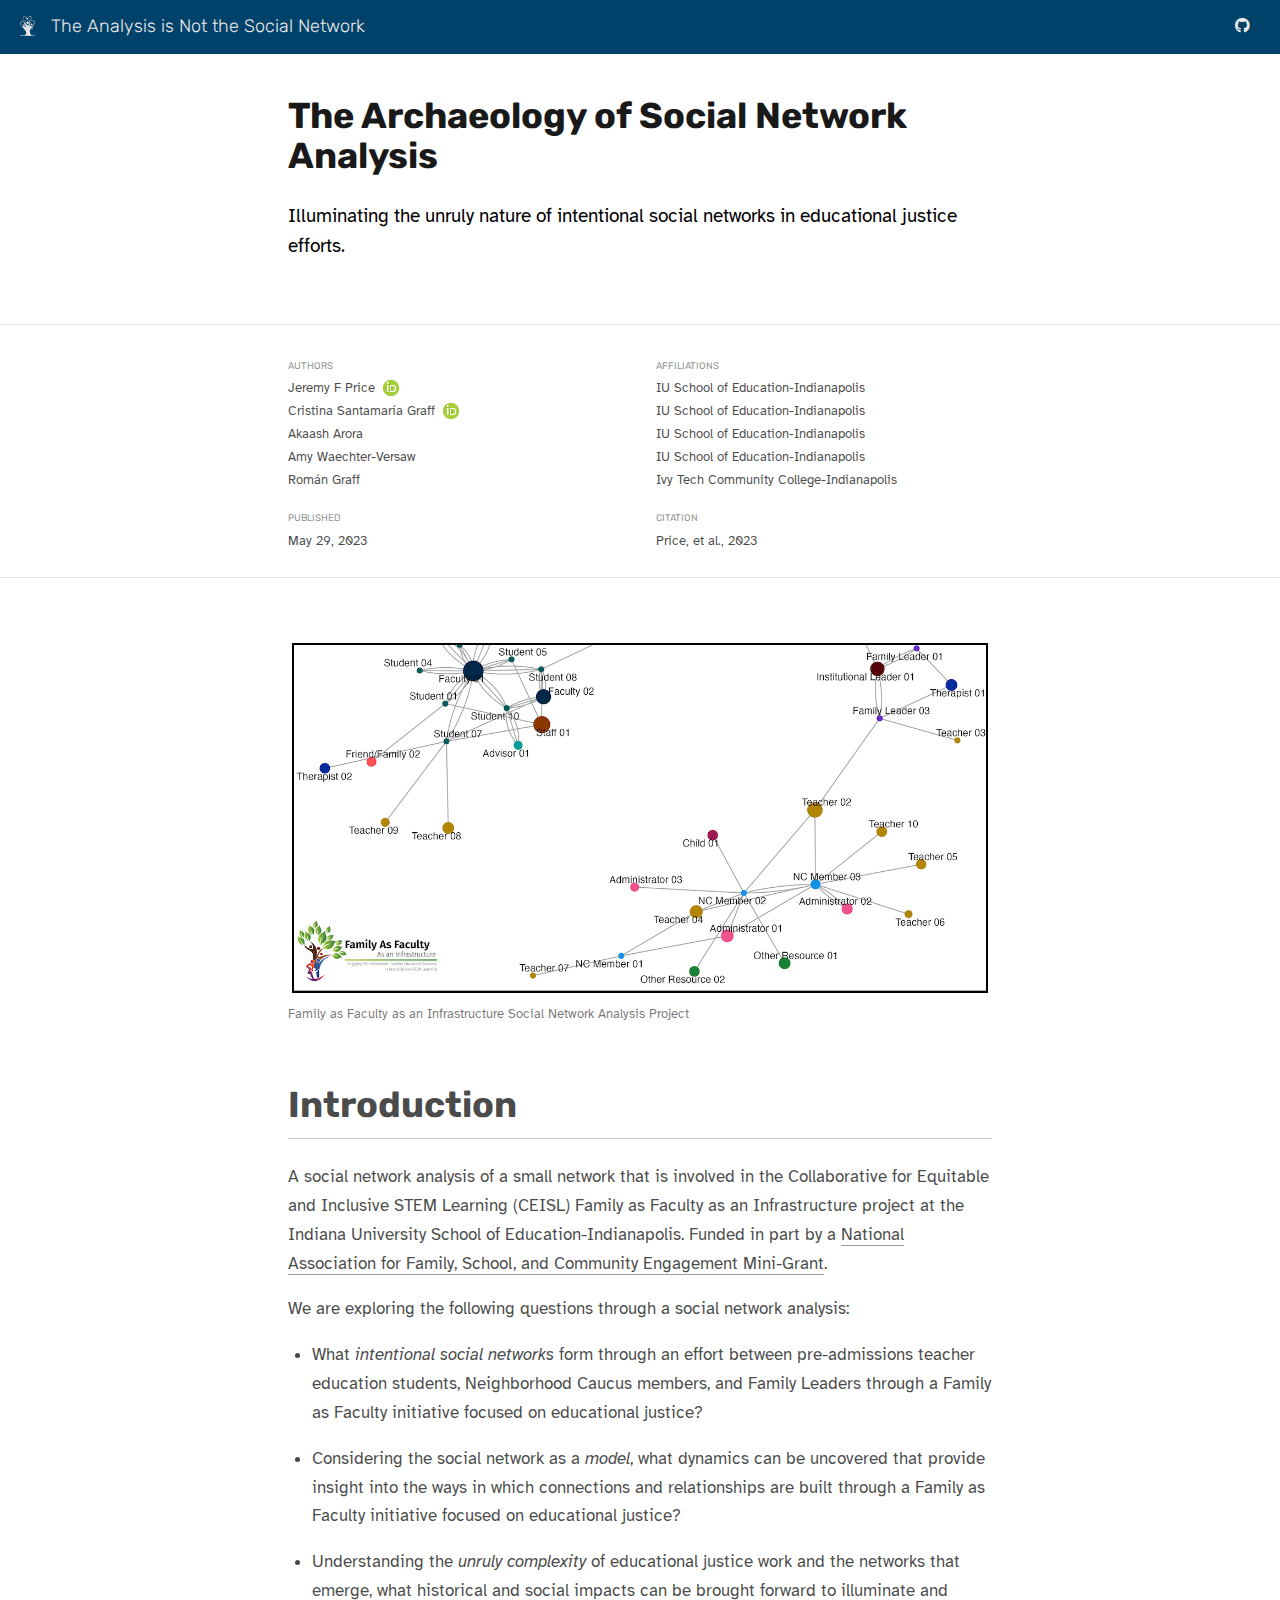
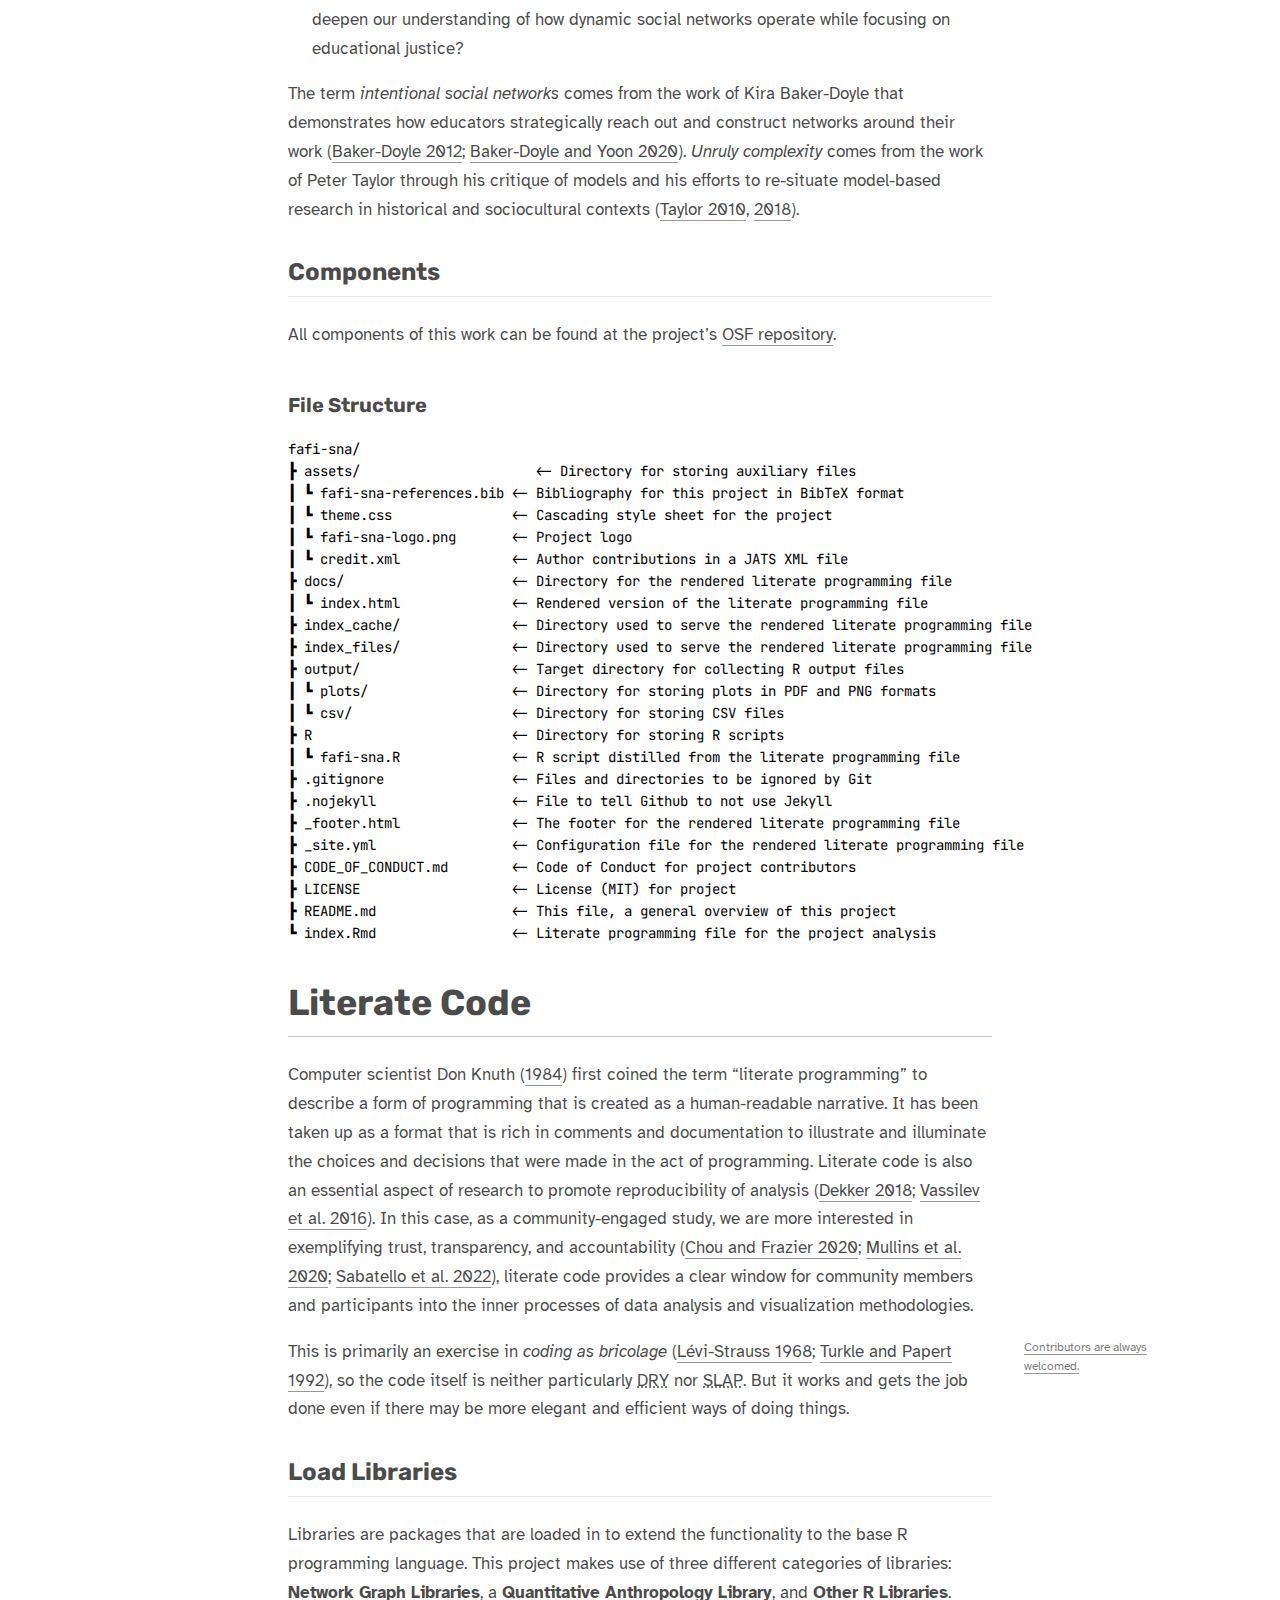
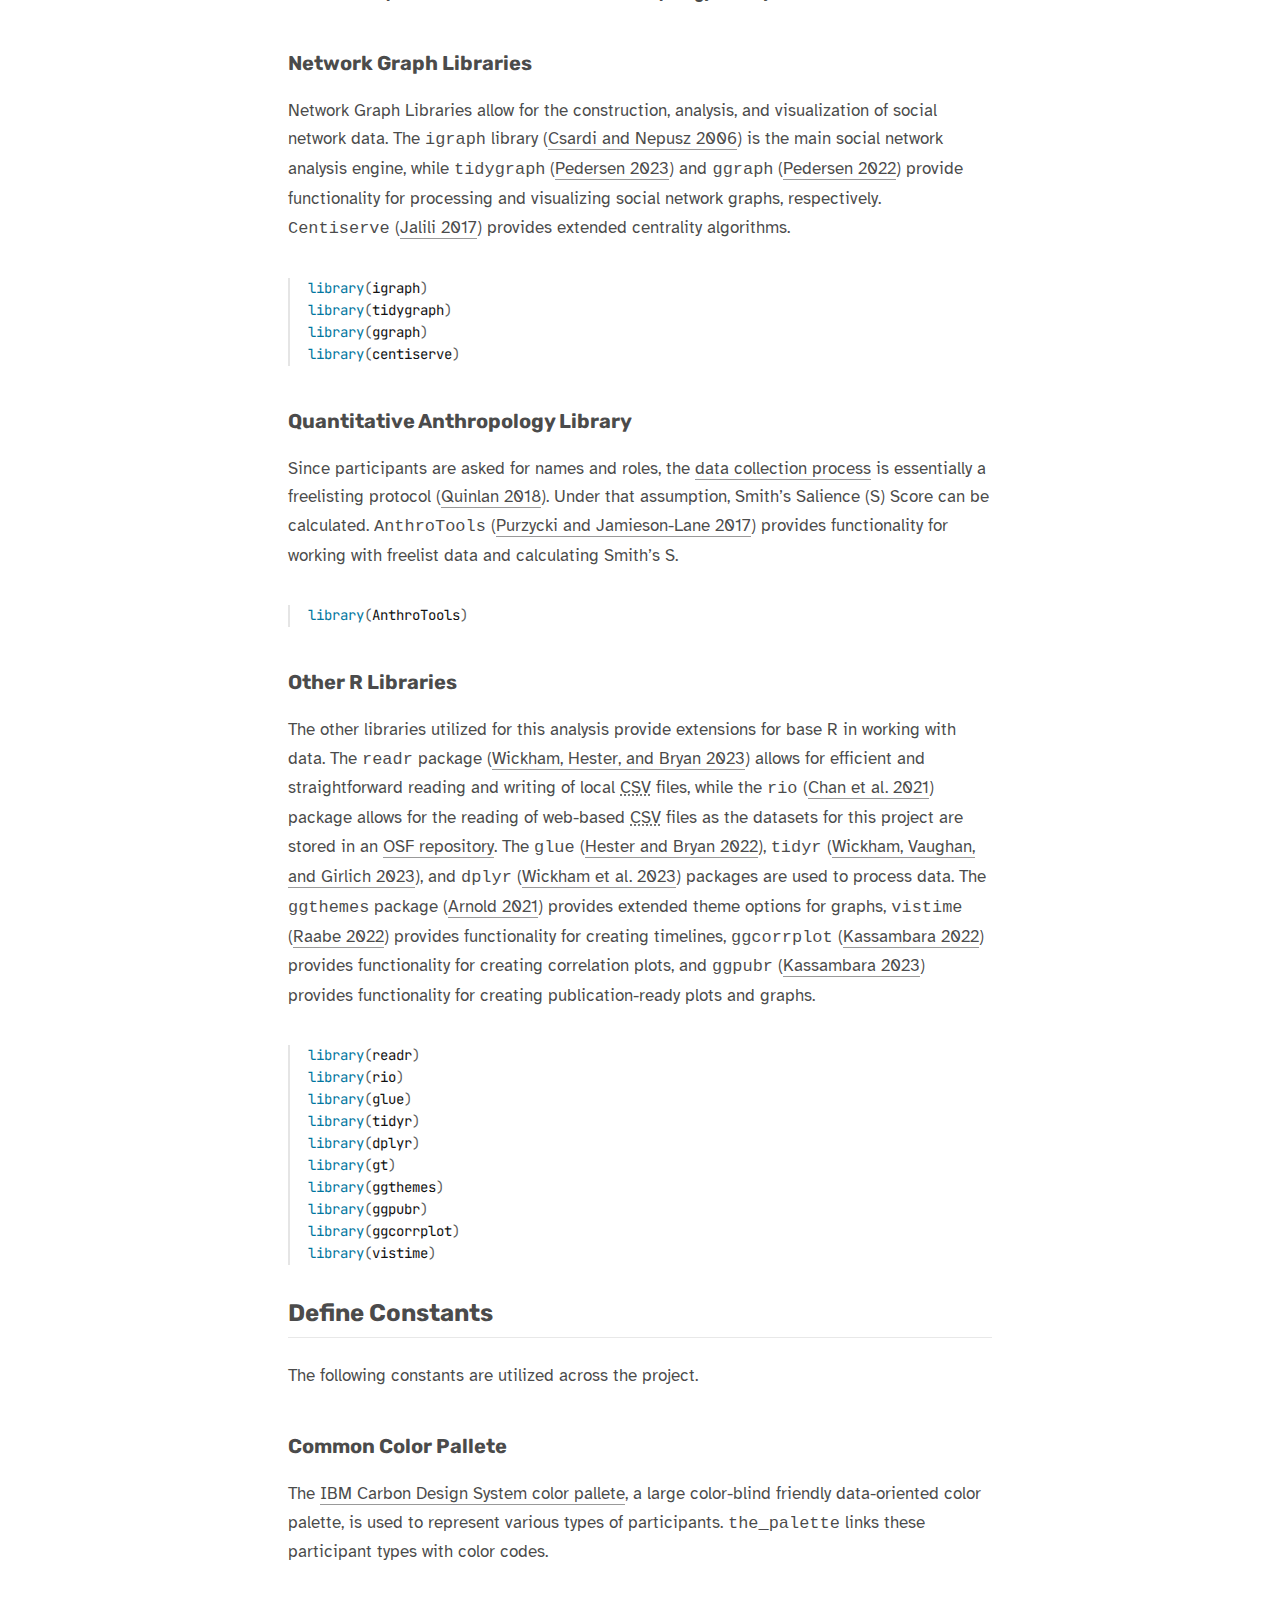
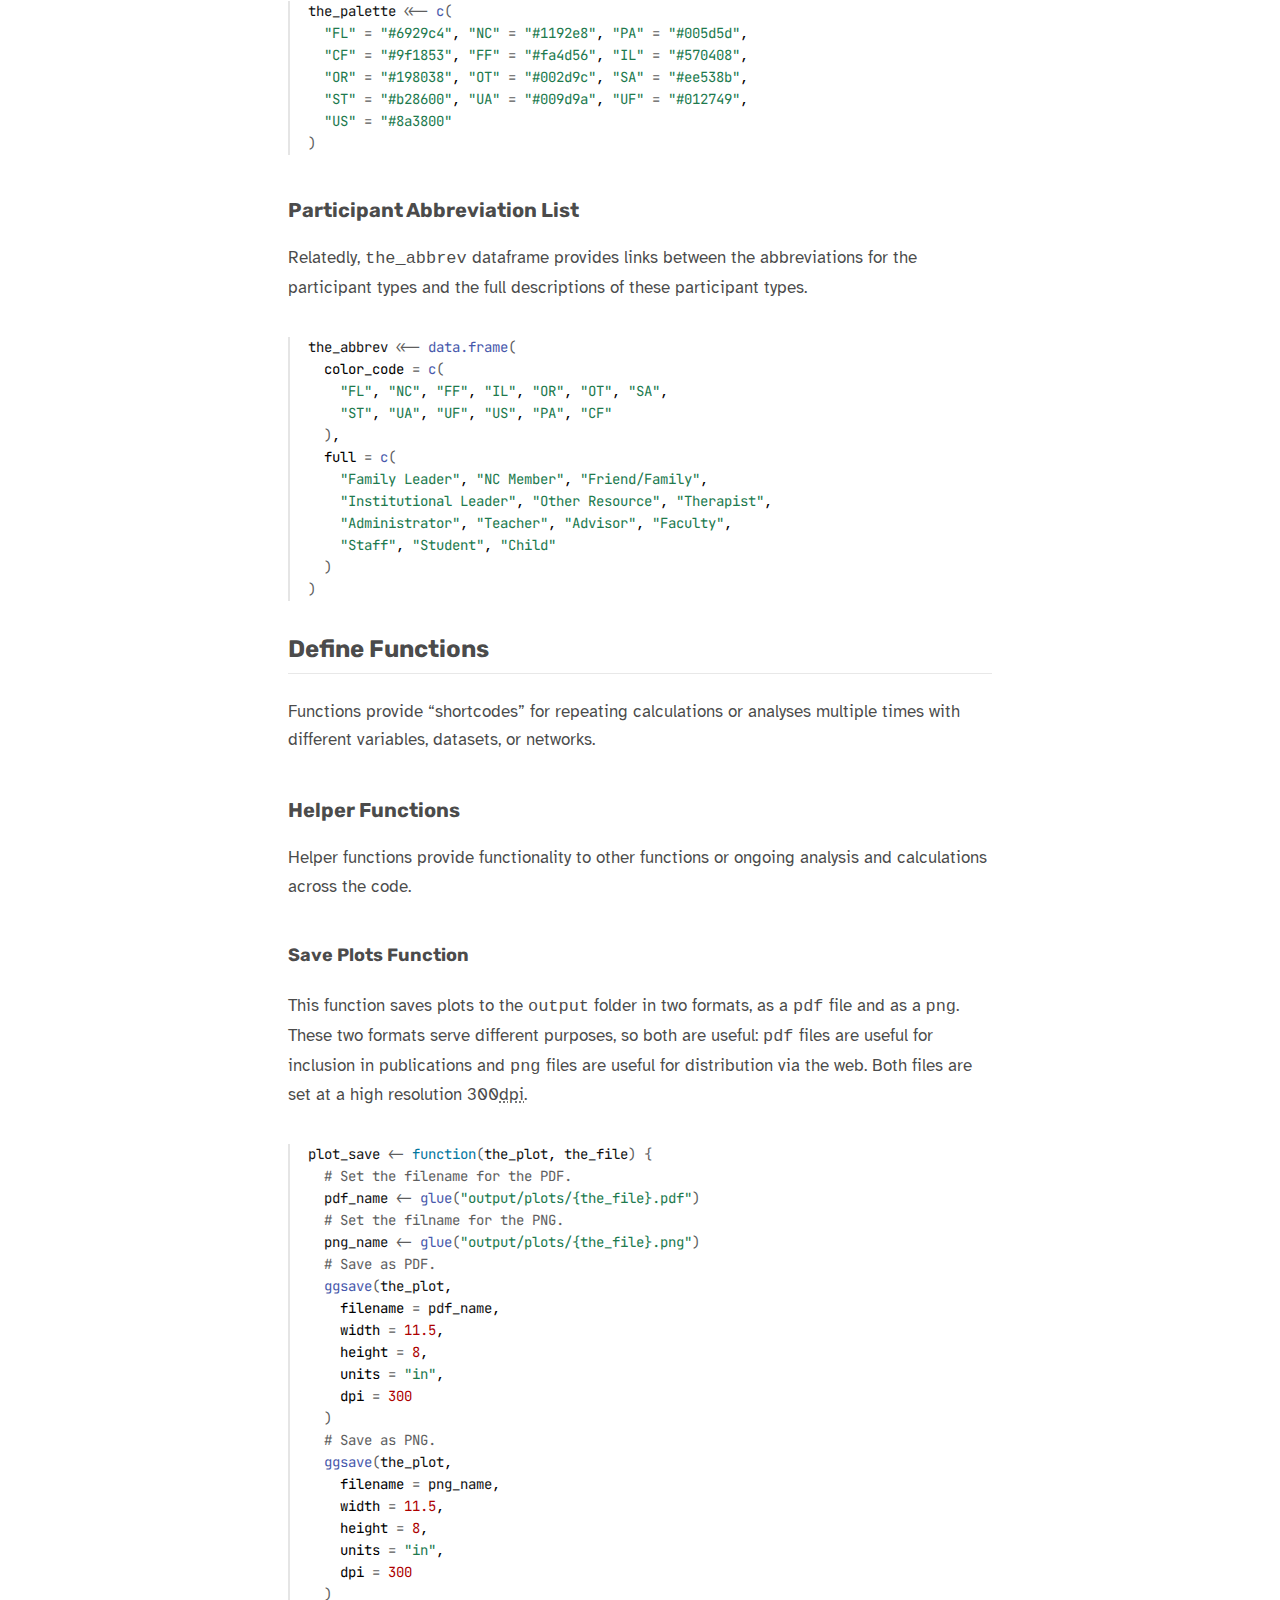
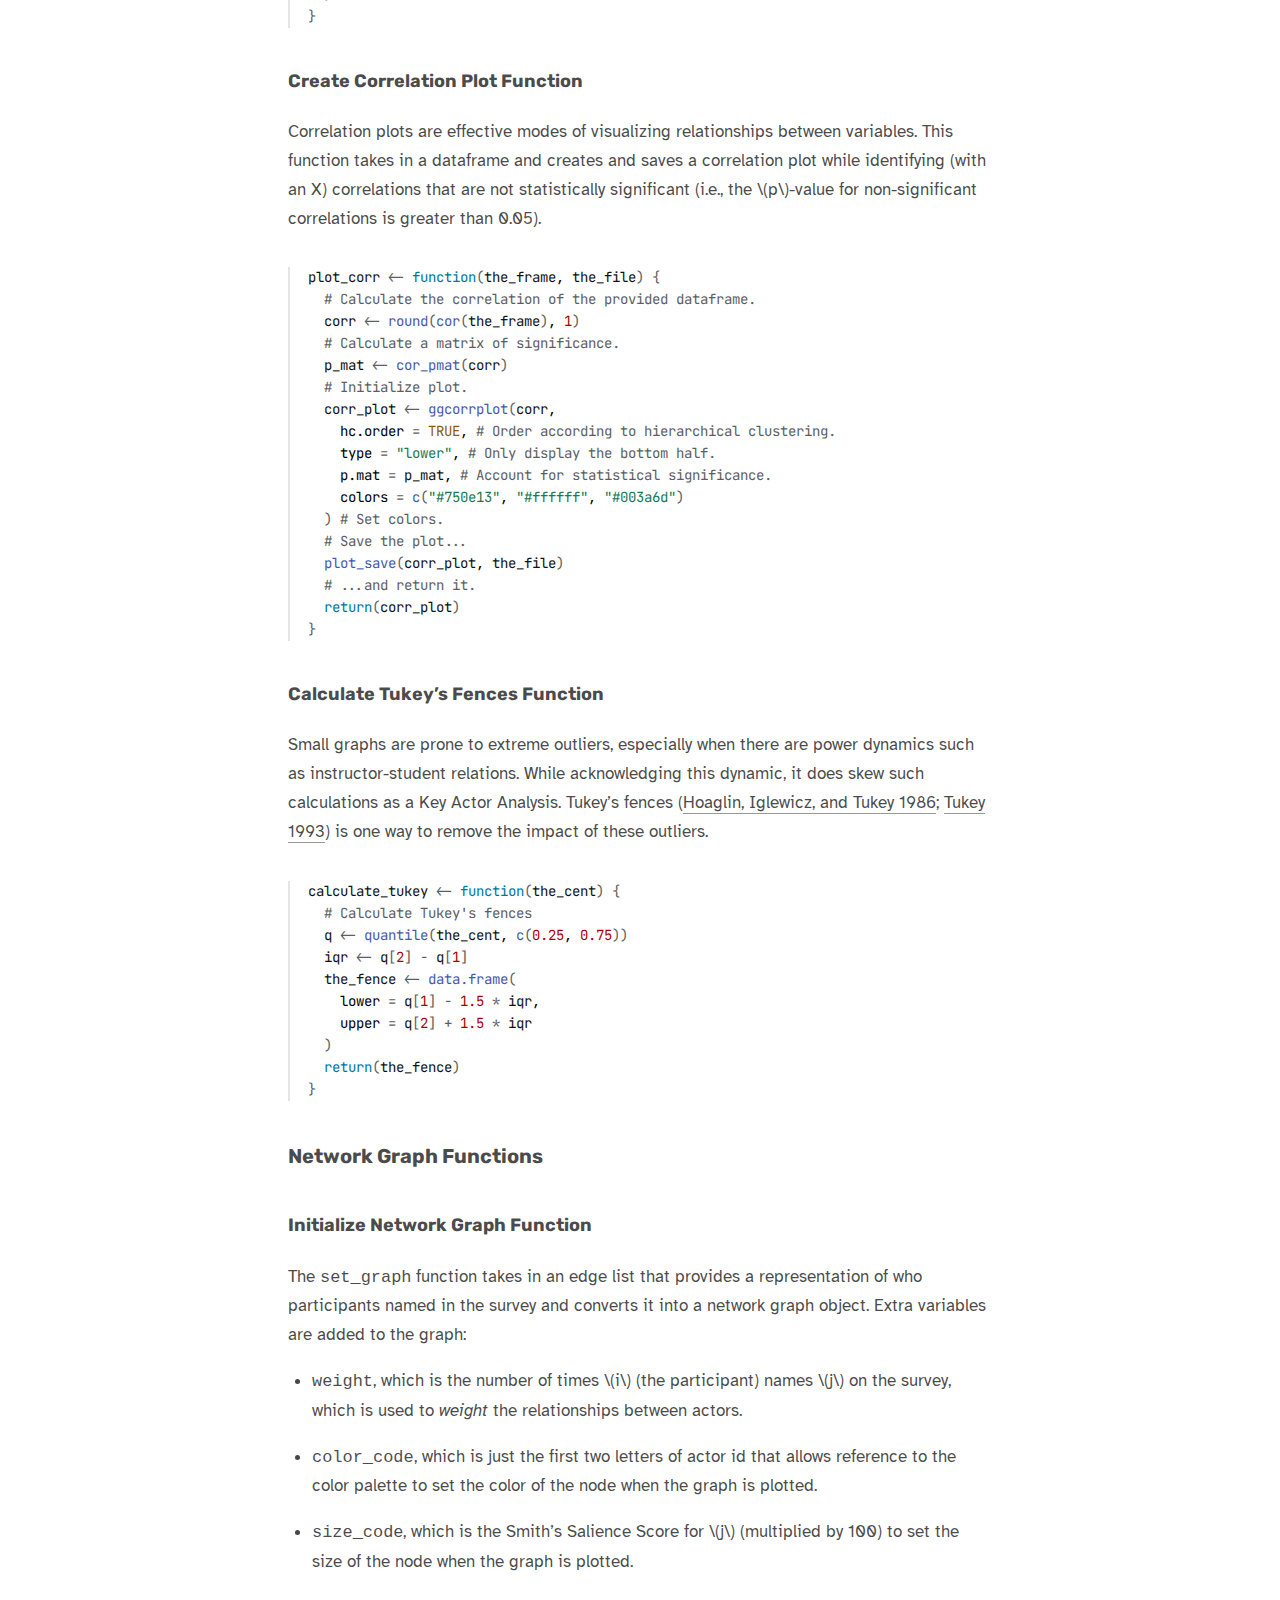
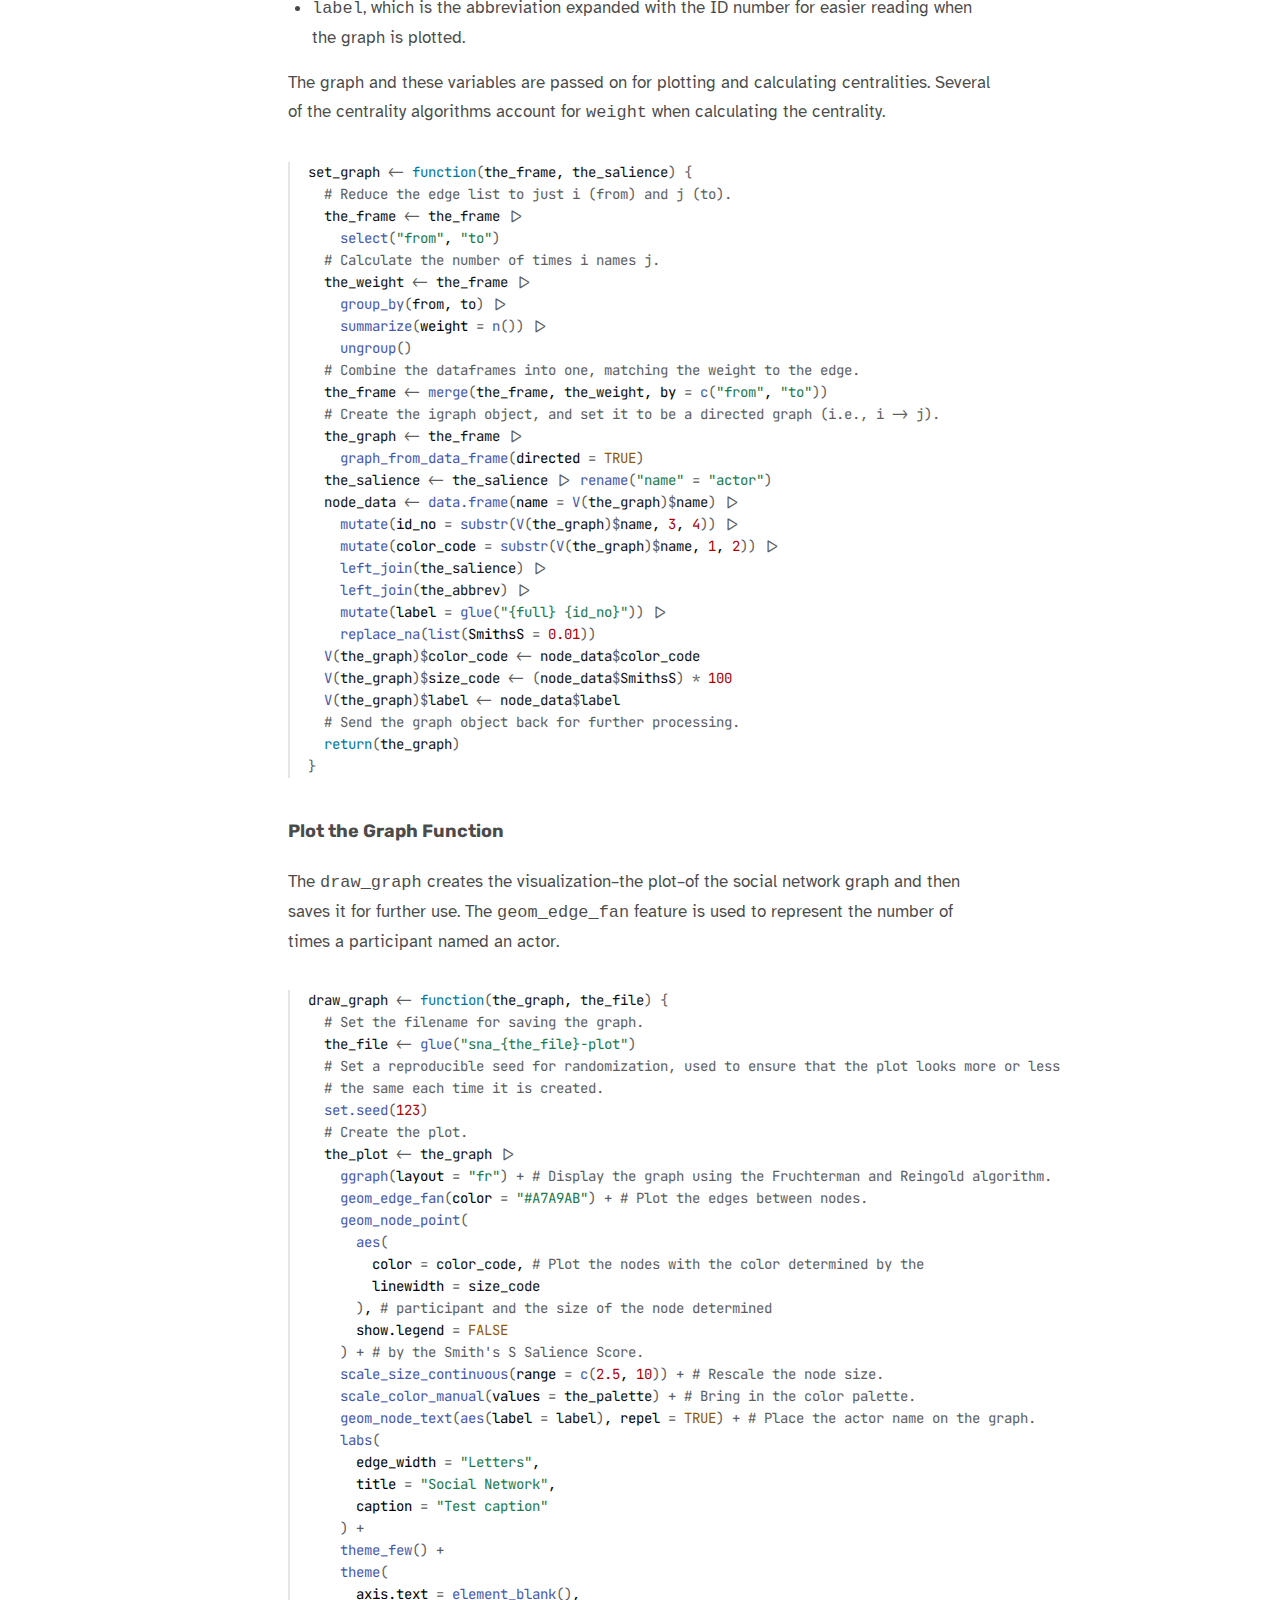
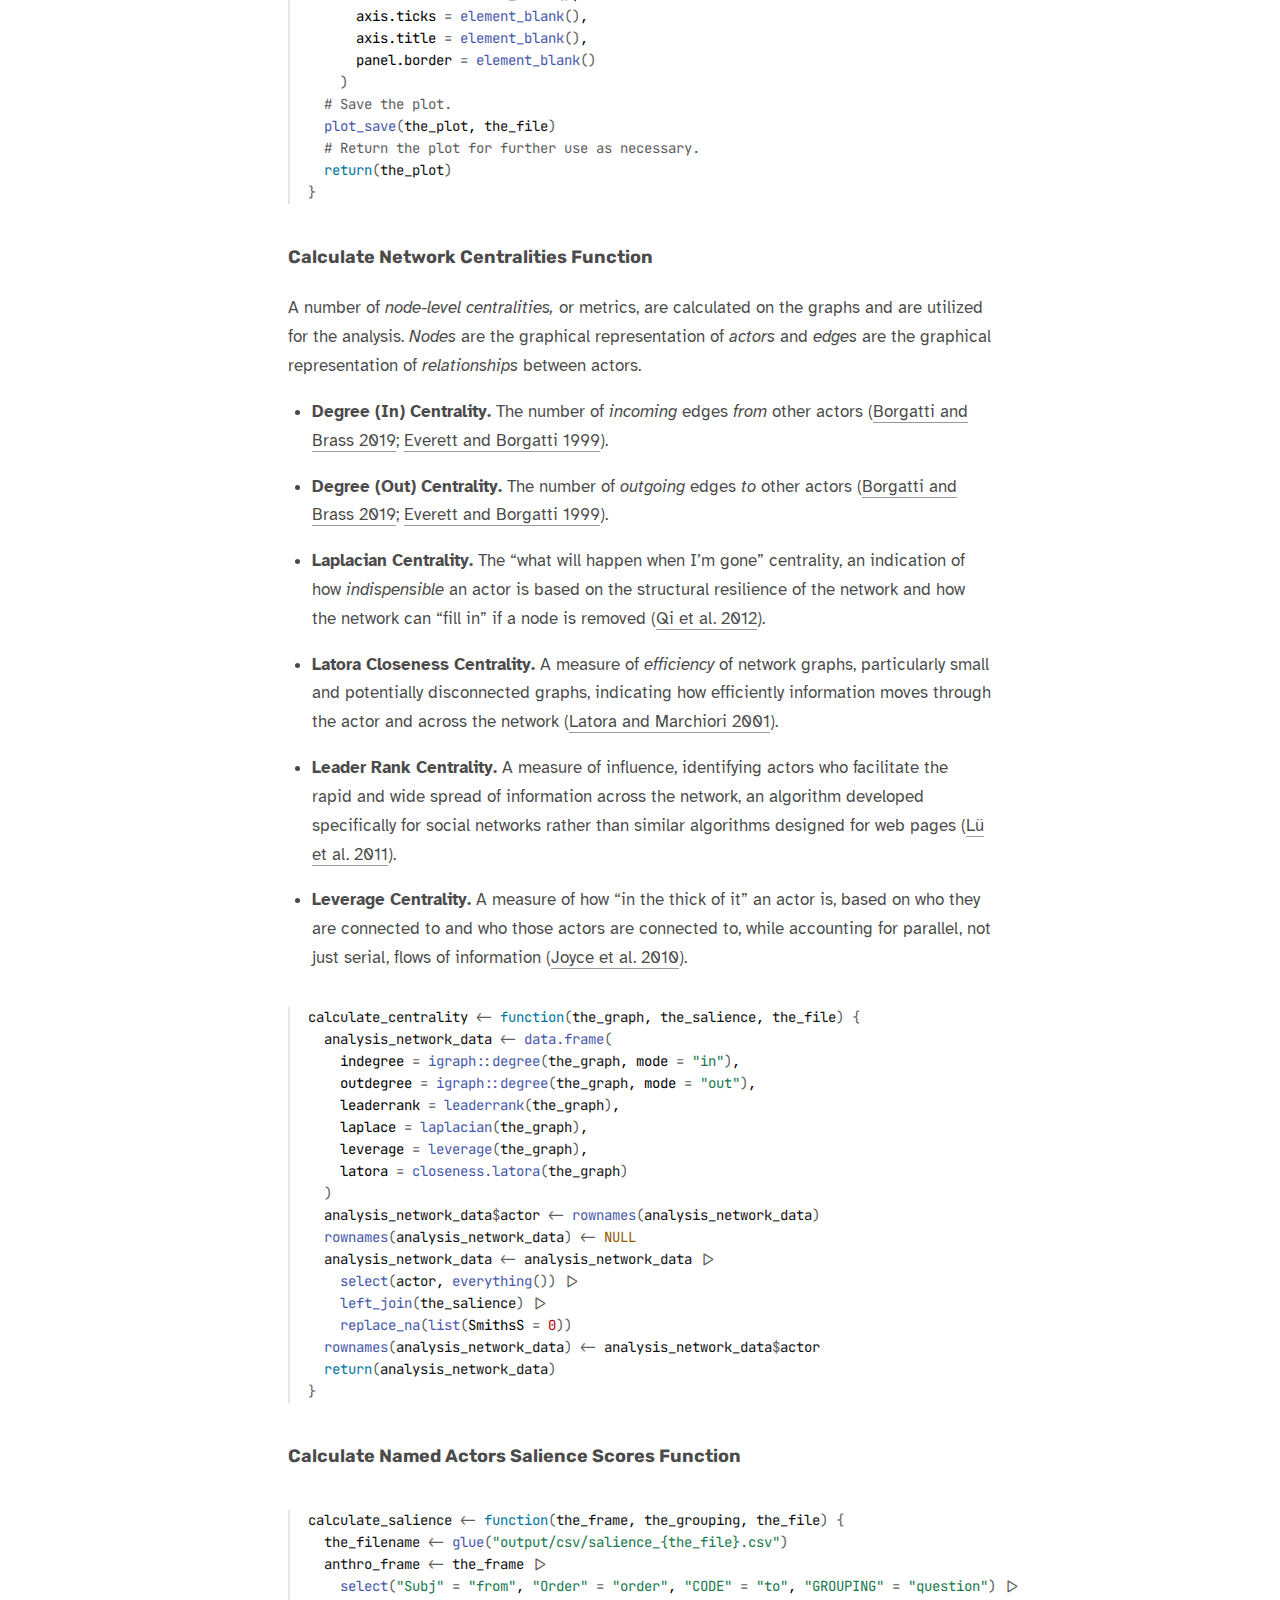
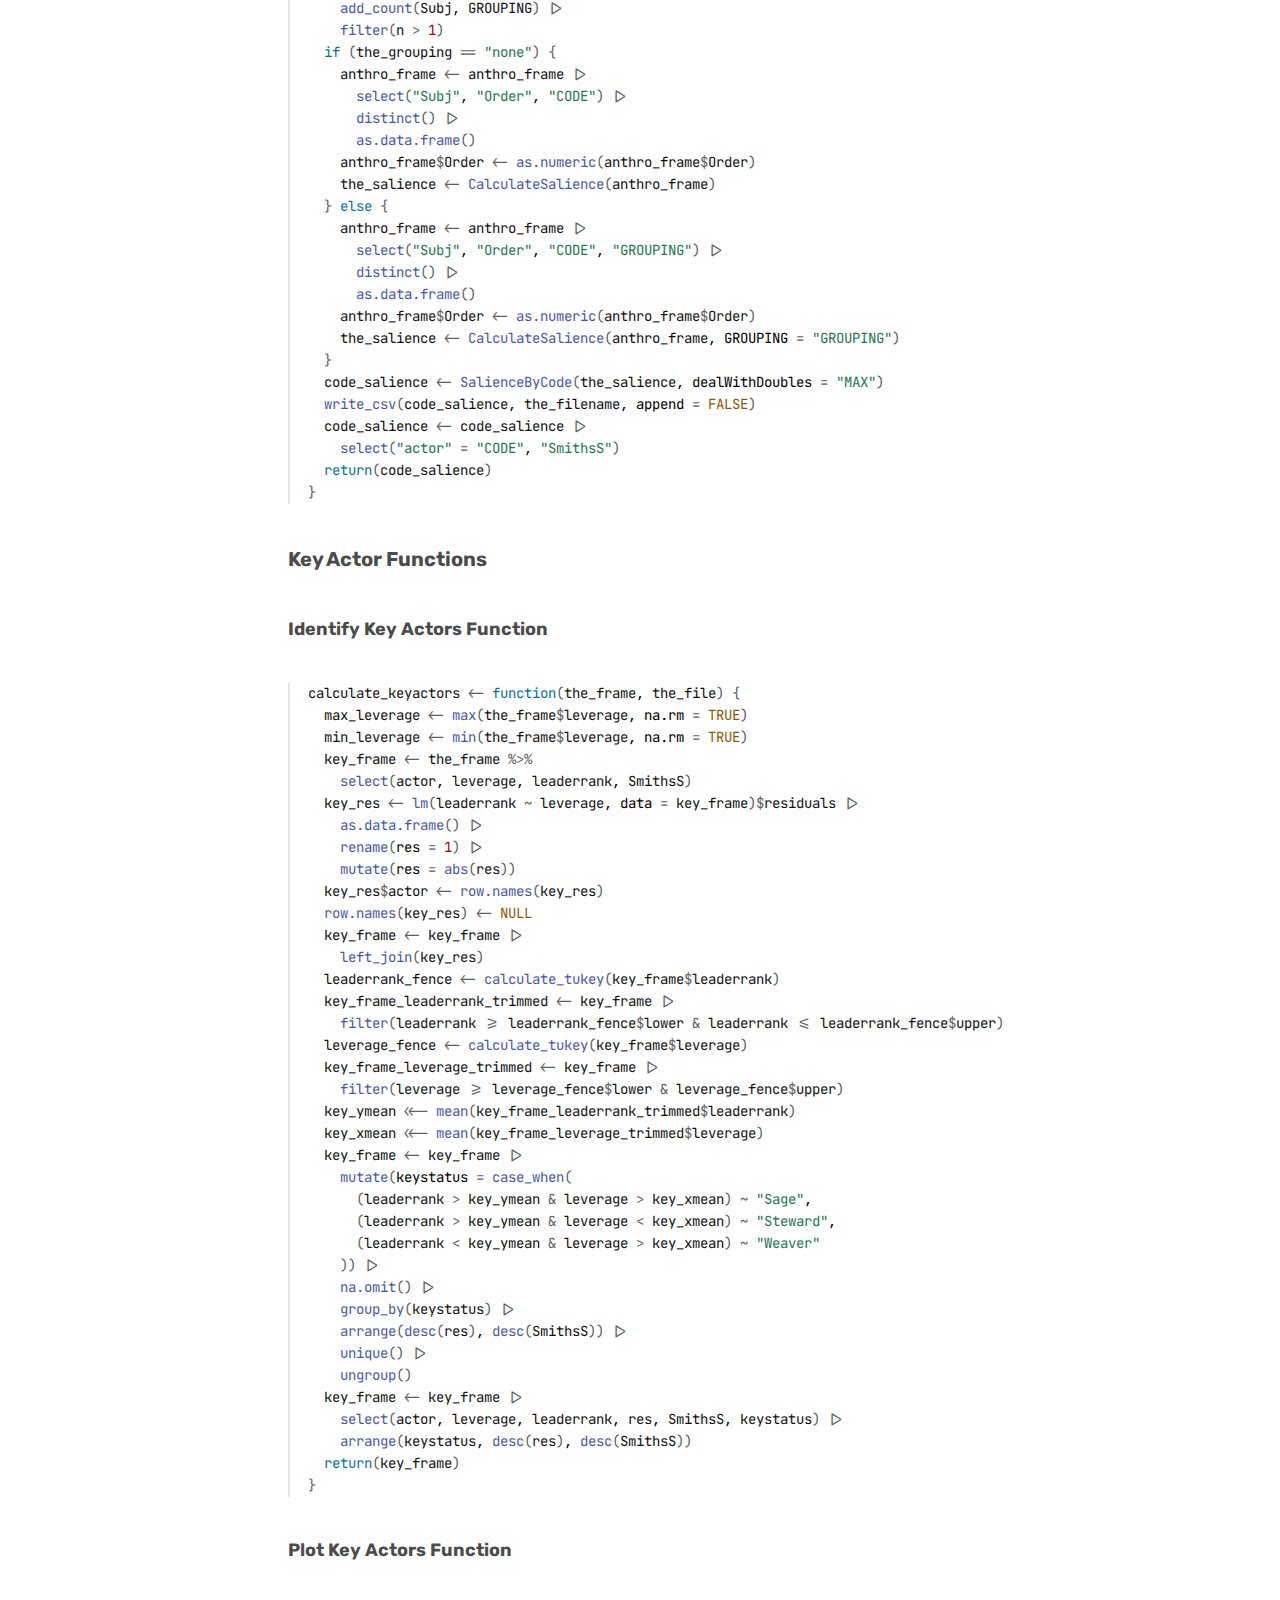
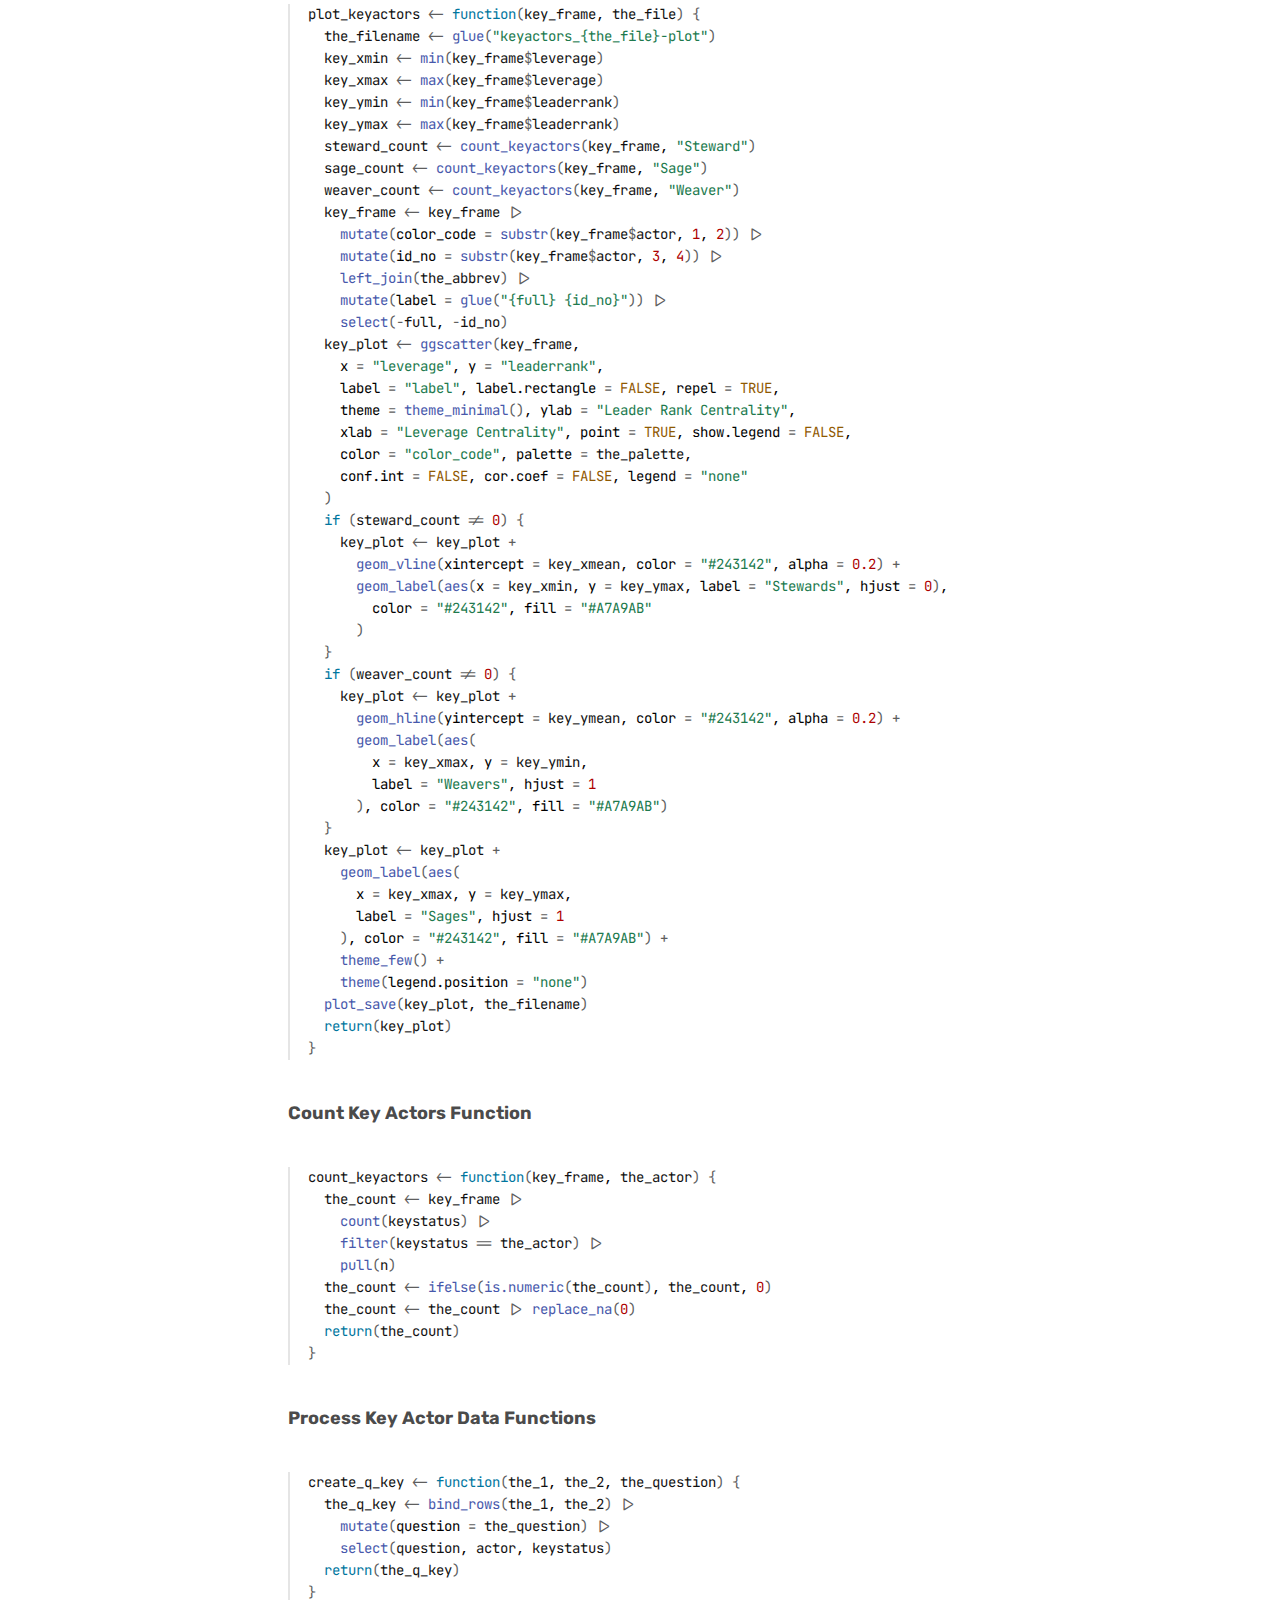
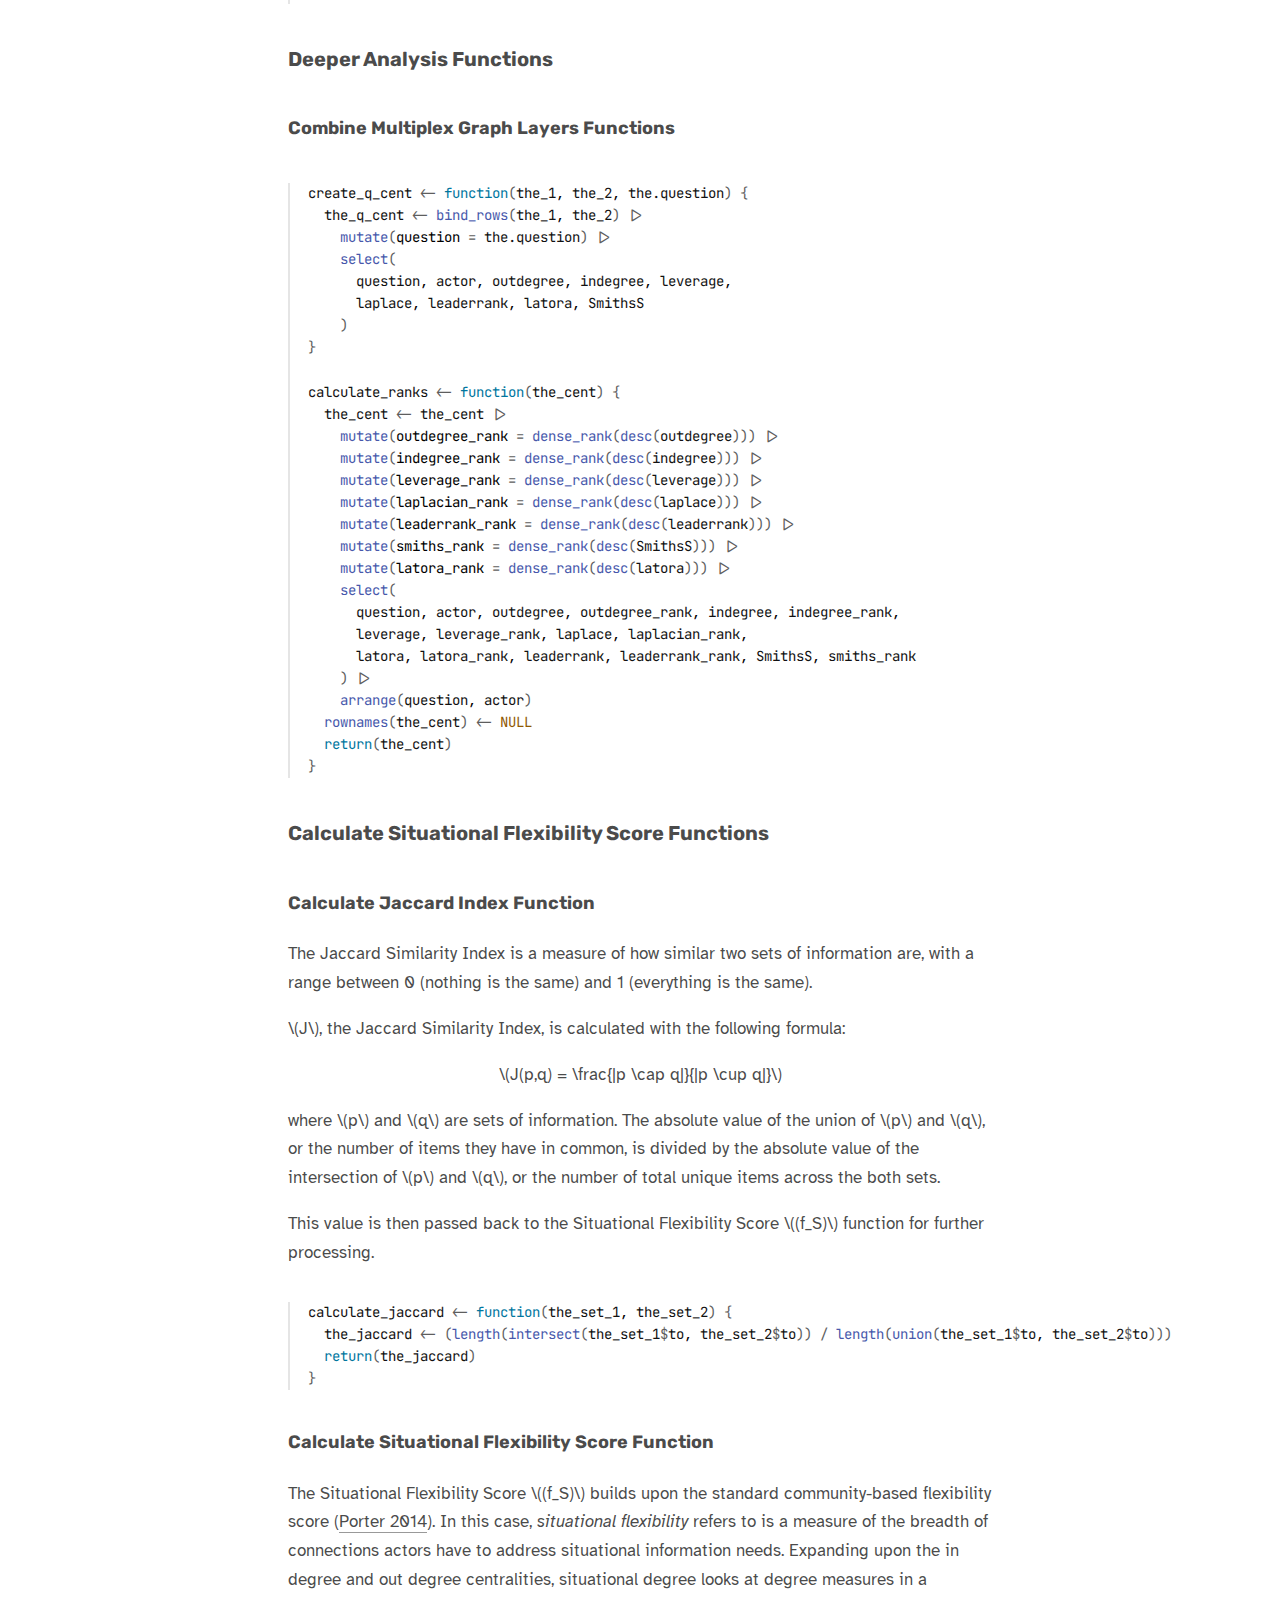
==== commit e1ea51ff: "updated historical census" ====
--- a/docs/index.html
+++ b/docs/index.html
@@ -116,8 +116,8 @@
   <link rel="license" href="https://creativecommons.org/licenses/by-nc-sa/4.0/"/>
 
   <!--  https://schema.org/Article -->
-  <meta property="article:published" itemprop="datePublished" content="2023-05-15"/>
-  <meta property="article:created" itemprop="dateCreated" content="2023-05-15"/>
+  <meta property="article:published" itemprop="datePublished" content="2023-05-29"/>
+  <meta property="article:created" itemprop="dateCreated" content="2023-05-29"/>
   <meta name="article:author" content="Jeremy F Price"/>
   <meta name="article:author" content="Cristina Santamaría Graff"/>
   <meta name="article:author" content="Akaash Arora"/>
@@ -140,8 +140,8 @@
   <meta name="citation_title" content="The Analysis is Not the Social Network: The Archaeology of Social Network Analysis"/>
   <meta name="citation_fulltext_html_url" content="https://jeremyfprice.github.io/fafi-sna/"/>
   <meta name="citation_fulltext_world_readable" content=""/>
-  <meta name="citation_online_date" content="2023/05/15"/>
-  <meta name="citation_publication_date" content="2023/05/15"/>
+  <meta name="citation_online_date" content="2023/05/29"/>
+  <meta name="citation_publication_date" content="2023/05/29"/>
   <meta name="citation_author" content="Jeremy F Price"/>
   <meta name="citation_author_institution" content="IU School of Education-Indianapolis"/>
   <meta name="citation_author" content="Cristina Santamaría Graff"/>
@@ -196,7 +196,7 @@
   <!--radix_placeholder_rmarkdown_metadata-->
 
   <script type="text/json" id="radix-rmarkdown-metadata">
-  {"type":"list","attributes":{"names":{"type":"character","attributes":{},"value":["title","description","repository_url","preview","author","slug","date","output","navbar","creative_commons","bibliography","citation_url"]}},"value":[{"type":"character","attributes":{},"value":["The Archaeology of Social Network Analysis"]},{"type":"character","attributes":{},"value":["Illuminating the unruly nature of intentional social networks in educational justice efforts.\n"]},{"type":"character","attributes":{},"value":["https://github.com/jeremyfprice/fafi-sna/"]},{"type":"character","attributes":{},"value":["aux/fafi-sna-git-logo.png"]},{"type":"list","attributes":{},"value":[{"type":"list","attributes":{"names":{"type":"character","attributes":{},"value":["name","url","affiliation","affiliation_url","orcid_id"]}},"value":[{"type":"character","attributes":{},"value":["Jeremy F Price"]},{"type":"character","attributes":{},"value":["https://www.jeremyfprice.info/"]},{"type":"character","attributes":{},"value":["IU School of Education-Indianapolis"]},{"type":"character","attributes":{},"value":["https://education.iupui.edu/"]},{"type":"character","attributes":{},"value":["0000-0002-6506-3526"]}]},{"type":"list","attributes":{"names":{"type":"character","attributes":{},"value":["name","affiliation","affiliation_url","orcid_id"]}},"value":[{"type":"character","attributes":{},"value":["Cristina Santamaría Graff"]},{"type":"character","attributes":{},"value":["IU School of Education-Indianapolis"]},{"type":"character","attributes":{},"value":["https://education.iupui.edu/"]},{"type":"character","attributes":{},"value":["0000-0002-4628-8949"]}]},{"type":"list","attributes":{"names":{"type":"character","attributes":{},"value":["name","affiliation","affiliation_url"]}},"value":[{"type":"character","attributes":{},"value":["Akaash Arora"]},{"type":"character","attributes":{},"value":["IU School of Education-Indianapolis"]},{"type":"character","attributes":{},"value":["https://education.iupui.edu/"]}]},{"type":"list","attributes":{"names":{"type":"character","attributes":{},"value":["name","affiliation","affiliation_url"]}},"value":[{"type":"character","attributes":{},"value":["Amy Waechter-Versaw"]},{"type":"character","attributes":{},"value":["IU School of Education-Indianapolis"]},{"type":"character","attributes":{},"value":["https://education.iupui.edu/"]}]},{"type":"list","attributes":{"names":{"type":"character","attributes":{},"value":["name","affiliation","affiliation_url"]}},"value":[{"type":"character","attributes":{},"value":["Román Graff"]},{"type":"character","attributes":{},"value":["Ivy Tech Community College-Indianapolis"]},{"type":"character","attributes":{},"value":["https://www.ivytech.edu/locations/indianapolis/"]}]}]},{"type":"character","attributes":{},"value":["price2023fafisna"]},{"type":"character","attributes":{},"value":["2023-05-15"]},{"type":"list","attributes":{"names":{"type":"character","attributes":{},"value":["distill::distill_article"]}},"value":[{"type":"list","attributes":{"names":{"type":"character","attributes":{},"value":["self_contained","theme"]}},"value":[{"type":"logical","attributes":{},"value":[false]},{"type":"character","attributes":{},"value":["aux/theme.css"]}]}]},{"type":"list","attributes":{"names":{"type":"character","attributes":{},"value":["source_url"]}},"value":[{"type":"character","attributes":{},"value":["https://github.com/jeremyfprice/fafi-sna/"]}]},{"type":"character","attributes":{},"value":["CC BY-NC-SA"]},{"type":"character","attributes":{},"value":["aux/fafi-sna-references.bib"]},{"type":"character","attributes":{},"value":["https://jeremyfprice.github.io/fafi-sna/"]}]}
+  {"type":"list","attributes":{"names":{"type":"character","attributes":{},"value":["title","description","repository_url","preview","author","slug","date","output","navbar","creative_commons","bibliography","citation_url"]}},"value":[{"type":"character","attributes":{},"value":["The Archaeology of Social Network Analysis"]},{"type":"character","attributes":{},"value":["Illuminating the unruly nature of intentional social networks in educational justice efforts.\n"]},{"type":"character","attributes":{},"value":["https://github.com/jeremyfprice/fafi-sna/"]},{"type":"character","attributes":{},"value":["assets/fafi-sna-git-logo.png"]},{"type":"list","attributes":{},"value":[{"type":"list","attributes":{"names":{"type":"character","attributes":{},"value":["name","url","affiliation","affiliation_url","orcid_id"]}},"value":[{"type":"character","attributes":{},"value":["Jeremy F Price"]},{"type":"character","attributes":{},"value":["https://www.jeremyfprice.info/"]},{"type":"character","attributes":{},"value":["IU School of Education-Indianapolis"]},{"type":"character","attributes":{},"value":["https://education.iupui.edu/"]},{"type":"character","attributes":{},"value":["0000-0002-6506-3526"]}]},{"type":"list","attributes":{"names":{"type":"character","attributes":{},"value":["name","affiliation","affiliation_url","orcid_id"]}},"value":[{"type":"character","attributes":{},"value":["Cristina Santamaría Graff"]},{"type":"character","attributes":{},"value":["IU School of Education-Indianapolis"]},{"type":"character","attributes":{},"value":["https://education.iupui.edu/"]},{"type":"character","attributes":{},"value":["0000-0002-4628-8949"]}]},{"type":"list","attributes":{"names":{"type":"character","attributes":{},"value":["name","affiliation","affiliation_url"]}},"value":[{"type":"character","attributes":{},"value":["Akaash Arora"]},{"type":"character","attributes":{},"value":["IU School of Education-Indianapolis"]},{"type":"character","attributes":{},"value":["https://education.iupui.edu/"]}]},{"type":"list","attributes":{"names":{"type":"character","attributes":{},"value":["name","affiliation","affiliation_url"]}},"value":[{"type":"character","attributes":{},"value":["Amy Waechter-Versaw"]},{"type":"character","attributes":{},"value":["IU School of Education-Indianapolis"]},{"type":"character","attributes":{},"value":["https://education.iupui.edu/"]}]},{"type":"list","attributes":{"names":{"type":"character","attributes":{},"value":["name","affiliation","affiliation_url"]}},"value":[{"type":"character","attributes":{},"value":["Román Graff"]},{"type":"character","attributes":{},"value":["Ivy Tech Community College-Indianapolis"]},{"type":"character","attributes":{},"value":["https://www.ivytech.edu/locations/indianapolis/"]}]}]},{"type":"character","attributes":{},"value":["price2023fafisna"]},{"type":"character","attributes":{},"value":["2023-05-29"]},{"type":"list","attributes":{"names":{"type":"character","attributes":{},"value":["distill::distill_article"]}},"value":[{"type":"list","attributes":{"names":{"type":"character","attributes":{},"value":["self_contained","theme"]}},"value":[{"type":"logical","attributes":{},"value":[false]},{"type":"character","attributes":{},"value":["assets/theme.css"]}]}]},{"type":"list","attributes":{"names":{"type":"character","attributes":{},"value":["source_url"]}},"value":[{"type":"character","attributes":{},"value":["https://github.com/jeremyfprice/fafi-sna/"]}]},{"type":"character","attributes":{},"value":["CC BY-NC-SA"]},{"type":"character","attributes":{},"value":["assets/fafi-sna-references.bib"]},{"type":"character","attributes":{},"value":["https://jeremyfprice.github.io/fafi-sna/"]}]}
   </script>
   <!--/radix_placeholder_rmarkdown_metadata-->
   <!--radix_placeholder_navigation_in_header-->
@@ -2510,7 +2510,7 @@
 <!--radix_placeholder_front_matter-->
 
 <script id="distill-front-matter" type="text/json">
-{"title":"The Archaeology of Social Network Analysis","description":"Illuminating the unruly nature of intentional social networks in educational justice efforts.","authors":[{"author":"Jeremy F Price","authorURL":"https://www.jeremyfprice.info/","affiliation":"IU School of Education-Indianapolis","affiliationURL":"https://education.iupui.edu/","orcidID":"0000-0002-6506-3526"},{"author":"Cristina Santamaría Graff","authorURL":"#","affiliation":"IU School of Education-Indianapolis","affiliationURL":"https://education.iupui.edu/","orcidID":"0000-0002-4628-8949"},{"author":"Akaash Arora","authorURL":"#","affiliation":"IU School of Education-Indianapolis","affiliationURL":"https://education.iupui.edu/","orcidID":""},{"author":"Amy Waechter-Versaw","authorURL":"#","affiliation":"IU School of Education-Indianapolis","affiliationURL":"https://education.iupui.edu/","orcidID":""},{"author":"Román Graff","authorURL":"#","affiliation":"Ivy Tech Community College-Indianapolis","affiliationURL":"https://www.ivytech.edu/locations/indianapolis/","orcidID":""}],"publishedDate":"2023-05-15T00:00:00.000-04:00","citationText":"Price, et al., 2023"}
+{"title":"The Archaeology of Social Network Analysis","description":"Illuminating the unruly nature of intentional social networks in educational justice efforts.","authors":[{"author":"Jeremy F Price","authorURL":"https://www.jeremyfprice.info/","affiliation":"IU School of Education-Indianapolis","affiliationURL":"https://education.iupui.edu/","orcidID":"0000-0002-6506-3526"},{"author":"Cristina Santamaría Graff","authorURL":"#","affiliation":"IU School of Education-Indianapolis","affiliationURL":"https://education.iupui.edu/","orcidID":"0000-0002-4628-8949"},{"author":"Akaash Arora","authorURL":"#","affiliation":"IU School of Education-Indianapolis","affiliationURL":"https://education.iupui.edu/","orcidID":""},{"author":"Amy Waechter-Versaw","authorURL":"#","affiliation":"IU School of Education-Indianapolis","affiliationURL":"https://education.iupui.edu/","orcidID":""},{"author":"Román Graff","authorURL":"#","affiliation":"Ivy Tech Community College-Indianapolis","affiliationURL":"https://www.ivytech.edu/locations/indianapolis/","orcidID":""}],"publishedDate":"2023-05-29T00:00:00.000-04:00","citationText":"Price, et al., 2023"}
 </script>
 
 <!--/radix_placeholder_front_matter-->
@@ -2553,12 +2553,12 @@
   
 ,   Román Graff  (Ivy Tech Community College-Indianapolis)<a href="https://www.ivytech.edu/locations/indianapolis/" class="uri">https://www.ivytech.edu/locations/indianapolis/</a>
   
-<br/>2023-05-15
+<br/>2023-05-29
 </div>
 
 <div class="d-article">
 <figure>
-<img src="aux/fafi-sna-git-logo.png" alt="Family as Faculty as an Infrastructure Social Network Analysis Project" />
+<img src="assets/fafi-sna-git-logo.png" alt="Family as Faculty as an Infrastructure Social Network Analysis Project" />
 <figcaption aria-hidden="true">Family as Faculty as an Infrastructure Social Network Analysis Project</figcaption>
 </figure>
 <h1 id="introduction">Introduction</h1>
@@ -2586,7 +2586,7 @@
 <p>All components of this work can be found at the project’s <a href="https://osf.io/kxhp9/?view_only=eb0fefe6b5bd41b6955c2a4c657e785e">OSF repository</a>.</p>
 <h3 id="file-structure">File Structure</h3>
 <pre><code>fafi-sna/
-┣ aux/                      &lt;- Directory for storing auxiliary files
+┣ assets/                      &lt;- Directory for storing auxiliary files
 ┃ ┗ fafi-sna-references.bib &lt;- Bibliography for this project in BibTeX format
 ┃ ┗ theme.css               &lt;- Cascading style sheet for the project
 ┃ ┗ fafi-sna-logo.png       &lt;- Project logo
@@ -3226,7 +3226,7 @@
 </div>
 </div>
 <div class="layout-chunk" data-layout="l-body">
-<p><img src="aux/sna_full-plot.png" width="552" /></p>
+<p><img src="assets/sna_full-plot.png" width="552" /></p>
 <pre><code># A tibble: 80 × 4
    question order from  to   
    &lt;chr&gt;    &lt;chr&gt; &lt;chr&gt; &lt;chr&gt;
@@ -3301,10 +3301,10 @@
 </div>
 </div>
 <div class="layout-chunk" data-layout="l-body">
-<p><img src="aux/grid-sna.png" width="1650" /></p>
+<p><img src="assets/grid-sna.png" width="1650" /></p>
 </div>
 <div class="layout-chunk" data-layout="l-body">
-<p><img src="aux/grid-key.png" width="1650" /></p>
+<p><img src="assets/grid-key.png" width="1650" /></p>
 </div>
 <h1 id="analyzing-the-data">Analyzing the Data</h1>
 <h3 id="preparing-the-scores">Preparing the Scores</h3>
@@ -4654,51 +4654,19 @@
 these separately.</p>
 <h3 id="consider-sociohistorical-context">Consider Sociohistorical Context</h3>
 <div class="layout-chunk" data-layout="l-body">
-<div class="sourceCode">
-<pre class="sourceCode r"><code class="sourceCode r"><span><span class='va'>timeline_frame</span> <span class='op'>&lt;-</span> <span class='fu'><a href='https://readr.tidyverse.org/reference/read_delim.html'>read_csv</a></span><span class='op'>(</span><span class='st'>"data/timeline-data.csv"</span>,</span>
-<span>  col_names <span class='op'>=</span> <span class='cn'>TRUE</span>,</span>
-<span>  show_col_types <span class='op'>=</span> <span class='cn'>FALSE</span></span>
-<span><span class='op'>)</span></span>
-<span><span class='va'>timeline_frame</span><span class='op'>$</span><span class='va'>layer</span> <span class='op'>&lt;-</span> <span class='fu'><a href='https://rdrr.io/r/base/factor.html'>factor</a></span><span class='op'>(</span><span class='va'>timeline_frame</span><span class='op'>$</span><span class='va'>layer</span>,</span>
-<span>  levels <span class='op'>=</span> <span class='fu'><a href='https://rdrr.io/r/base/c.html'>c</a></span><span class='op'>(</span><span class='st'>"act"</span>, <span class='st'>"local"</span>, <span class='st'>"sped"</span>, <span class='st'>"policy"</span>, <span class='st'>"epoch"</span><span class='op'>)</span></span>
-<span><span class='op'>)</span></span>
-<span><span class='va'>timeline_plot</span> <span class='op'>&lt;-</span> <span class='fu'><a href='https://shosaco.github.io/vistime/reference/gg_vistime.html'>gg_vistime</a></span><span class='op'>(</span><span class='va'>timeline_frame</span>,</span>
-<span>  col.event <span class='op'>=</span> <span class='st'>"event"</span>, col.group <span class='op'>=</span> <span class='st'>"layer"</span>,</span>
-<span>  col.start <span class='op'>=</span> <span class='st'>"start"</span>, col.end <span class='op'>=</span> <span class='st'>"end"</span>, optimize_y <span class='op'>=</span> <span class='cn'>FALSE</span>,</span>
-<span>  title <span class='op'>=</span> <span class='st'>"Multilayered Timeline"</span>,</span>
-<span>  background_lines <span class='op'>=</span> <span class='cn'>NULL</span></span>
-<span><span class='op'>)</span> <span class='op'>+</span></span>
-<span>  <span class='fu'><a href='https://rdrr.io/pkg/ggthemes/man/theme_few.html'>theme_few</a></span><span class='op'>(</span><span class='op'>)</span> <span class='op'>+</span></span>
-<span>  <span class='fu'><a href='https://ggplot2.tidyverse.org/reference/geom_segment.html'>geom_segment</a></span><span class='op'>(</span></span>
-<span>    <span class='fu'><a href='https://ggplot2.tidyverse.org/reference/aes.html'>aes</a></span><span class='op'>(</span></span>
-<span>      x <span class='op'>=</span> <span class='fu'><a href='https://rdrr.io/r/base/as.POSIXlt.html'>as.POSIXct</a></span><span class='op'>(</span><span class='st'>"1954-01-30"</span><span class='op'>)</span>, y <span class='op'>=</span> <span class='fl'>9</span>,</span>
-<span>      xend <span class='op'>=</span> <span class='fu'><a href='https://rdrr.io/r/base/as.POSIXlt.html'>as.POSIXct</a></span><span class='op'>(</span><span class='st'>"1956-01-30"</span><span class='op'>)</span>, yend <span class='op'>=</span> <span class='fl'>31.5</span></span>
-<span>    <span class='op'>)</span>,</span>
-<span>    color <span class='op'>=</span> <span class='st'>"#A7A9AB"</span>, linetype <span class='op'>=</span> <span class='fl'>2</span>, linewidth <span class='op'>=</span> <span class='fl'>0.65</span></span>
-<span>  <span class='op'>)</span> <span class='op'>+</span></span>
-<span>  <span class='fu'><a href='https://ggplot2.tidyverse.org/reference/geom_segment.html'>geom_segment</a></span><span class='op'>(</span></span>
-<span>    <span class='fu'><a href='https://ggplot2.tidyverse.org/reference/aes.html'>aes</a></span><span class='op'>(</span></span>
-<span>      x <span class='op'>=</span> <span class='fu'><a href='https://rdrr.io/r/base/as.POSIXlt.html'>as.POSIXct</a></span><span class='op'>(</span><span class='st'>"1959-01-30"</span><span class='op'>)</span>, y <span class='op'>=</span> <span class='fl'>31.75</span>,</span>
-<span>      xend <span class='op'>=</span> <span class='fu'><a href='https://rdrr.io/r/base/as.POSIXlt.html'>as.POSIXct</a></span><span class='op'>(</span><span class='st'>"1968-01-30"</span><span class='op'>)</span>, yend <span class='op'>=</span> <span class='fl'>31</span></span>
-<span>    <span class='op'>)</span>,</span>
-<span>    color <span class='op'>=</span> <span class='st'>"#A7A9AB"</span>, linetype <span class='op'>=</span> <span class='fl'>2</span>, linewidth <span class='op'>=</span> <span class='fl'>0.65</span></span>
-<span>  <span class='op'>)</span> <span class='op'>+</span></span>
-<span>  <span class='fu'><a href='https://ggplot2.tidyverse.org/reference/geom_segment.html'>geom_segment</a></span><span class='op'>(</span></span>
-<span>    <span class='fu'><a href='https://ggplot2.tidyverse.org/reference/aes.html'>aes</a></span><span class='op'>(</span></span>
-<span>      x <span class='op'>=</span> <span class='fu'><a href='https://rdrr.io/r/base/as.POSIXlt.html'>as.POSIXct</a></span><span class='op'>(</span><span class='st'>"1970-01-30"</span><span class='op'>)</span>, y <span class='op'>=</span> <span class='fl'>22</span>,</span>
-<span>      xend <span class='op'>=</span> <span class='fu'><a href='https://rdrr.io/r/base/as.POSIXlt.html'>as.POSIXct</a></span><span class='op'>(</span><span class='st'>"1970-01-30"</span><span class='op'>)</span>, yend <span class='op'>=</span> <span class='fl'>30.5</span></span>
-<span>    <span class='op'>)</span>,</span>
-<span>    color <span class='op'>=</span> <span class='st'>"#A7A9AB"</span>, linetype <span class='op'>=</span> <span class='fl'>2</span>, linewidth <span class='op'>=</span> <span class='fl'>0.65</span></span>
-<span>  <span class='op'>)</span></span>
-<span><span class='fu'>plot_save</span><span class='op'>(</span><span class='va'>timeline_plot</span>, <span class='st'>"timeline"</span><span class='op'>)</span></span></code></pre>
-</div>
+
+</div>
+<div class="layout-chunk" data-layout="l-body">
+
 </div>
 <div class="layout-chunk" data-layout="l-page">
-<p><img src="aux/timeline-plot.png" width="864" /></p>
+<p><img src="assets/timeline-plot.png" width="864" /></p>
 </div>
 <h2 class="appendix" id="acknowledgments">Acknowledgments</h2>
 <p>This is work is funded in part by a <a href="https://nafsce.org/page/MiniGrant">National Association for Family, School, and
-Community Engagement (NAFSCE) Mini-Grant</a>.</p>
+Community Engagement (NAFSCE) Mini-Grant</a>.
+Appreciation to Harish Gadde and Jay Colbert of the <a href="https://polis.iupui.edu/">Polis Center at IUPUI</a>
+for providing the historical census data.</p>
 <h2 class="appendix" id="author-contributions">Author Contributions</h2>
 <div class="layout-chunk" data-layout="l-body">
 <div id="oxioyeicre" style="padding-left:0px;padding-right:0px;padding-top:10px;padding-bottom:10px;overflow-x:auto;overflow-y:auto;width:auto;height:auto;">
@@ -5178,7 +5146,7 @@
   </tbody>
   <tfoot class="gt_sourcenotes">
     <tr>
-      <td class="gt_sourcenote" colspan="2">Available in <a href="aux/credit.xml">JATS</a> format.</td>
+      <td class="gt_sourcenote" colspan="2">Available in <a href="assets/credit.xml">JATS</a> format.</td>
     </tr>
   </tfoot>
   
@@ -5191,15 +5159,15 @@
 <pre><code>─ Session info ─────────────────────────────────────────────────────
  setting  value
  version  R version 4.3.0 (2023-04-21)
- os       macOS Ventura 13.3.1
+ os       macOS Ventura 13.4
  system   aarch64, darwin20
  ui       X11
  language (EN)
  collate  en_US.UTF-8
  ctype    en_US.UTF-8
  tz       America/Indiana/Indianapolis
- date     2023-05-15
- pandoc   3.1.2 @ /opt/homebrew/bin/ (via rmarkdown)
+ date     2023-05-29
+ pandoc   2.19.2 @ /Applications/RStudio.app/Contents/Resources/app/quarto/bin/tools/ (via rmarkdown)
 
 ─ Packages ─────────────────────────────────────────────────────────
  ! package     * version date (UTC) lib source
@@ -5229,122 +5197,122 @@
 ────────────────────────────────────────────────────────────────────</code></pre>
 </div>
 <div class="sourceCode" id="cb4"><pre class="sourceCode r distill-force-highlighting-css"><code class="sourceCode r"></code></pre></div>
-<div id="refs" class="references csl-bib-body hanging-indent" role="list">
-<div id="ref-arnold2021ggthemes" class="csl-entry" role="listitem">
+<div id="refs" class="references csl-bib-body hanging-indent" role="doc-bibliography">
+<div id="ref-arnold2021ggthemes" class="csl-entry" role="doc-biblioentry">
 Arnold, Jeffrey B. 2021. <em>Ggthemes: Extra Themes, Scales and Geoms for ’Ggplot2’</em>. <a href="https://CRAN.R-project.org/package=ggthemes">https://CRAN.R-project.org/package=ggthemes</a>.
 </div>
-<div id="ref-ashDialogicInquiryLife2003" class="csl-entry" role="listitem">
+<div id="ref-ashDialogicInquiryLife2003" class="csl-entry" role="doc-biblioentry">
 Ash, Doris. 2003. <span>“Dialogic Inquiry in Life Science Conversations of Family Groups in a Museum.”</span> <em>Journal of Research in Science Teaching</em> 40 (2): 138–62. <a href="https://doi.org/10.1002/tea.10069">https://doi.org/10.1002/tea.10069</a>.
 </div>
-<div id="ref-baker-doyleFirstyearTeachersSupport2012" class="csl-entry" role="listitem">
+<div id="ref-baker-doyleFirstyearTeachersSupport2012" class="csl-entry" role="doc-biblioentry">
 Baker-Doyle, Kira J. 2012. <span>“First-Year Teachers’ Support Networks: <span>Intentional</span> Professional Networks and Diverse Professional Allies.”</span> <em>The New Educator</em> 8 (1): 65–85. <a href="https://doi.org/10.1080/1547688X.2012.641870">https://doi.org/10.1080/1547688X.2012.641870</a>.
 </div>
-<div id="ref-baker-doyleSocialSideTeacher2020" class="csl-entry" role="listitem">
+<div id="ref-baker-doyleSocialSideTeacher2020" class="csl-entry" role="doc-biblioentry">
 Baker-Doyle, Kira J., and Susan A. Yoon. 2020. <span>“The Social Side of Teacher Education: <span>Implications</span> of Social Network Research for the Design of Professional Development.”</span> <em>International Journal of Educational Research</em> 101: 101563. <a href="https://doi.org/10.1016/j.ijer.2020.101563">https://doi.org/10.1016/j.ijer.2020.101563</a>.
 </div>
-<div id="ref-borgattiCentralityConceptsMeasures2019" class="csl-entry" role="listitem">
+<div id="ref-borgattiCentralityConceptsMeasures2019" class="csl-entry" role="doc-biblioentry">
 Borgatti, Stephen P., and Daniel J. Brass. 2019. <span>“Centrality: <span>Concepts</span> and Measures.”</span> <em>Social Networks at Work</em>, 9–22. <a href="https://doi.org/10.4324/9780203701942-2">https://doi.org/10.4324/9780203701942-2</a>.
 </div>
-<div id="ref-chan2021rio" class="csl-entry" role="listitem">
+<div id="ref-chan2021rio" class="csl-entry" role="doc-biblioentry">
 Chan, Chung-hong, Geoffrey CH Chan, Thomas J. Leeper, and Jason Becker. 2021. <em>Rio: A Swiss-Army Knife for Data File i/o</em>.
 </div>
-<div id="ref-chouSupportingEthicalPractice2020" class="csl-entry" role="listitem">
+<div id="ref-chouSupportingEthicalPractice2020" class="csl-entry" role="doc-biblioentry">
 Chou, Tommy, and Stacy L. Frazier. 2020. <span>“Supporting Ethical Practice in Community-Engaged Research with <span>4R</span>: <span>Respond</span>, <span>Record</span>, <span>Reflect</span>, and <span>Revise</span>.”</span> <em>Ethics &amp; Behavior</em> 30 (5): 311–25. <a href="https://doi.org/10.1080/10508422.2019.1645665">https://doi.org/10.1080/10508422.2019.1645665</a>.
 </div>
-<div id="ref-csard2006igraph" class="csl-entry" role="listitem">
+<div id="ref-csard2006igraph" class="csl-entry" role="doc-biblioentry">
 Csardi, Gabor, and Tamas Nepusz. 2006. <span>“The Igraph Software Package for Complex Network Research.”</span> <em>InterJournal</em> Complex Systems: 1695. <a href="https://igraph.org">https://igraph.org</a>.
 </div>
-<div id="ref-dekkerFacilitatingReproducibilityCollaboration2018" class="csl-entry" role="listitem">
+<div id="ref-dekkerFacilitatingReproducibilityCollaboration2018" class="csl-entry" role="doc-biblioentry">
 Dekker, Harrison. 2018. <span>“Facilitating <span>Reproducibility</span> and <span>Collaboration</span> with <span>Literate</span> <span>Programming</span>.”</span>
 </div>
-<div id="ref-dorpinghausSocialNetworksKnowledge2022" class="csl-entry" role="listitem">
+<div id="ref-dorpinghausSocialNetworksKnowledge2022" class="csl-entry" role="doc-biblioentry">
 Dörpinghaus, Jens, Sonja Klante, Martin Christian, Christof Meigen, and Carsten Düing. 2022. <span>“From Social Networks to Knowledge Graphs: <span>A</span> Plea for Interdisciplinary Approaches.”</span> <em>Social Sciences &amp; Humanities Open</em> 6 (1): 100337. <a href="https://doi.org/10.1016/j.ssaho.2022.100337">https://doi.org/10.1016/j.ssaho.2022.100337</a>.
 </div>
-<div id="ref-everettCentralityGroupsClasses1999" class="csl-entry" role="listitem">
+<div id="ref-everettCentralityGroupsClasses1999" class="csl-entry" role="doc-biblioentry">
 Everett, Martin G., and Stephen P. Borgatti. 1999. <span>“The Centrality of Groups and Classes.”</span> <em>The Journal of Mathematical Sociology</em> 23 (3): 181–201. <a href="https://doi.org/10.1080/0022250X.1999.9990219">https://doi.org/10.1080/0022250X.1999.9990219</a>.
 </div>
-<div id="ref-hester2022glue" class="csl-entry" role="listitem">
+<div id="ref-hester2022glue" class="csl-entry" role="doc-biblioentry">
 Hester, Jim, and Jennifer Bryan. 2022. <em>Glue: Interpreted String Literals</em>. <a href="https://CRAN.R-project.org/package=glue">https://CRAN.R-project.org/package=glue</a>.
 </div>
-<div id="ref-hoaglinPerformanceResistantRules1986" class="csl-entry" role="listitem">
+<div id="ref-hoaglinPerformanceResistantRules1986" class="csl-entry" role="doc-biblioentry">
 Hoaglin, David C., Boris Iglewicz, and John W. Tukey. 1986. <span>“Performance of Some Resistant Rules for Outlier Labeling.”</span> <em>Journal of the American Statistical Association</em> 81 (396): 991–99. <a href="https://doi.org/10.1080/01621459.1986.10478363">https://doi.org/10.1080/01621459.1986.10478363</a>.
 </div>
-<div id="ref-jalili2017centiserve" class="csl-entry" role="listitem">
+<div id="ref-jalili2017centiserve" class="csl-entry" role="doc-biblioentry">
 Jalili, Mahdi. 2017. <em>Centiserve: Find Graph Centrality Indices</em>. <a href="https://CRAN.R-project.org/package=centiserve">https://CRAN.R-project.org/package=centiserve</a>.
 </div>
-<div id="ref-joyceNewMeasureCentrality2010" class="csl-entry" role="listitem">
+<div id="ref-joyceNewMeasureCentrality2010" class="csl-entry" role="doc-biblioentry">
 Joyce, Karen E., Paul J. Laurienti, Jonathan H. Burdette, and Satoru Hayasaka. 2010. <span>“A <span>New</span> <span>Measure</span> of <span>Centrality</span> for <span>Brain</span> <span>Networks</span>.”</span> <em>PLOS ONE</em> 5 (8): e12200. <a href="https://doi.org/10.1371/journal.pone.0012200">https://doi.org/10.1371/journal.pone.0012200</a>.
 </div>
-<div id="ref-kassambara2022ggcorrplot" class="csl-entry" role="listitem">
+<div id="ref-kassambara2022ggcorrplot" class="csl-entry" role="doc-biblioentry">
 Kassambara, Alboukadel. 2022. <em>Ggcorrplot: Visualization of a Correlation Matrix Using ’Ggplot2’</em>. <a href="https://CRAN.R-project.org/package=ggcorrplot">https://CRAN.R-project.org/package=ggcorrplot</a>.
 </div>
-<div id="ref-kassambara2023ggpubr" class="csl-entry" role="listitem">
+<div id="ref-kassambara2023ggpubr" class="csl-entry" role="doc-biblioentry">
 ———. 2023. <em>Ggpubr: ’Ggplot2’ Based Publication Ready Plots</em>. <a href="https://CRAN.R-project.org/package=ggpubr">https://CRAN.R-project.org/package=ggpubr</a>.
 </div>
-<div id="ref-knuthLiterateProgramming1984" class="csl-entry" role="listitem">
+<div id="ref-knuthLiterateProgramming1984" class="csl-entry" role="doc-biblioentry">
 Knuth, D. E. 1984. <span>“Literate <span>Programming</span>.”</span> <em>The Computer Journal</em> 27 (2): 97–111. <a href="https://doi.org/10.1093/comjnl/27.2.97">https://doi.org/10.1093/comjnl/27.2.97</a>.
 </div>
-<div id="ref-latoraEfficientBehaviorSmallworld2001" class="csl-entry" role="listitem">
+<div id="ref-latoraEfficientBehaviorSmallworld2001" class="csl-entry" role="doc-biblioentry">
 Latora, V., and M. Marchiori. 2001. <span>“Efficient Behavior of Small-World Networks.”</span> <em>Physical Review Letters</em> 87 (19): 198701. <a href="https://doi.org/10.1103/PhysRevLett.87.198701">https://doi.org/10.1103/PhysRevLett.87.198701</a>.
 </div>
-<div id="ref-levi-straussSavageMind1968" class="csl-entry" role="listitem">
+<div id="ref-levi-straussSavageMind1968" class="csl-entry" role="doc-biblioentry">
 Lévi-Strauss, C. 1968. <em>The <span>Savage</span> <span>Mind</span></em>. Chicago: University of Chicago.
 </div>
-<div id="ref-luLeadersSocialNetworks2011" class="csl-entry" role="listitem">
+<div id="ref-luLeadersSocialNetworks2011" class="csl-entry" role="doc-biblioentry">
 Lü, Linyuan, Yi-Cheng Zhang, Chi Ho Yeung, and Tao Zhou. 2011. <span>“Leaders in <span>Social</span> <span>Networks</span>, the <span>Delicious</span> <span>Case</span>.”</span> Edited by Enrico Scalas. <em>PLoS ONE</em> 6 (6): e21202. <a href="https://doi.org/10.1371/journal.pone.0021202">https://doi.org/10.1371/journal.pone.0021202</a>.
 </div>
-<div id="ref-mullinsAdvancingCommunityengagedResearch2020" class="csl-entry" role="listitem">
+<div id="ref-mullinsAdvancingCommunityengagedResearch2020" class="csl-entry" role="doc-biblioentry">
 Mullins, C. Daniel, Sarah Tanveer, Gail Graham, and Claudia Rose Baquet. 2020. <span>“Advancing Community-Engaged Research: Increasing Trustworthiness Within Community-Academic Partnerships.”</span> Future Medicine.
 </div>
-<div id="ref-pedersen2022ggraph" class="csl-entry" role="listitem">
+<div id="ref-pedersen2022ggraph" class="csl-entry" role="doc-biblioentry">
 Pedersen, Thomas Lin. 2022. <em>Ggraph: An Implementation of Grammar of Graphics for Graphs and Networks</em>. <a href="https://CRAN.R-project.org/package=ggraph">https://CRAN.R-project.org/package=ggraph</a>.
 </div>
-<div id="ref-thomas2023tidygraph" class="csl-entry" role="listitem">
+<div id="ref-thomas2023tidygraph" class="csl-entry" role="doc-biblioentry">
 ———. 2023. <em>Tidygraph: A Tidy API for Graph Manipulation</em>. <a href="https://CRAN.R-project.org/package=tidygraph">https://CRAN.R-project.org/package=tidygraph</a>.
 </div>
-<div id="ref-porter2014multilayernetworks" class="csl-entry" role="listitem">
+<div id="ref-porter2014multilayernetworks" class="csl-entry" role="doc-biblioentry">
 Porter, Mason A. 2014. <span>“Multilayer <span>Networks</span>: <span>Tutorial</span> <span>Talk</span> on "<span>Multiplexity</span>, <span>Networks</span> of <span>Networks</span>, and <span>All</span> <span>That</span> <span>Jazz</span>".”</span> In. Berkeley, CA. <a href="https://www.slideshare.net/masonporter/multilayer-tutorialnetsci2014slightlyupdated">https://www.slideshare.net/masonporter/multilayer-tutorialnetsci2014slightlyupdated</a>.
 </div>
-<div id="ref-porterCommunitiesNetworks2009" class="csl-entry" role="listitem">
+<div id="ref-porterCommunitiesNetworks2009" class="csl-entry" role="doc-biblioentry">
 Porter, Mason A, Jukka-Pekka Onnela, and Peter J. Mucha. 2009. <span>“Communities in <span>Networks</span>.”</span> arXiv. <a href="https://doi.org/10.48550/arXiv.0902.3788">https://doi.org/10.48550/arXiv.0902.3788</a>.
 </div>
-<div id="ref-purzycki2017anthrotools" class="csl-entry" role="listitem">
+<div id="ref-purzycki2017anthrotools" class="csl-entry" role="doc-biblioentry">
 Purzycki, B. G., and A. Jamieson-Lane. 2017. <span>“AnthroTools: An r Package for Cross-Cultural Ethnographic Data Analysis. Cross-Cultural Research”</span> 51: 51–74. <a href="https://doi.org/10.1177/1069397116680352">https://doi.org/10.1177/1069397116680352</a>.
 </div>
-<div id="ref-qiLaplacianCentralityNew2012" class="csl-entry" role="listitem">
+<div id="ref-qiLaplacianCentralityNew2012" class="csl-entry" role="doc-biblioentry">
 Qi, Xingqin, Eddie Fuller, Qin Wu, Yezhou Wu, and Cun-Quan Zhang. 2012. <span>“Laplacian Centrality: <span>A</span> New Centrality Measure for Weighted Networks.”</span> <em>Information Sciences</em> 194: 240–53. <a href="https://doi.org/10.1016/j.ins.2011.12.027">https://doi.org/10.1016/j.ins.2011.12.027</a>.
 </div>
-<div id="ref-quinlanFreelistingMethod2018" class="csl-entry" role="listitem">
+<div id="ref-quinlanFreelistingMethod2018" class="csl-entry" role="doc-biblioentry">
 Quinlan, Marsha B. 2018. <span>“The <span>Freelisting</span> <span>Method</span>.”</span> In <em>Handbook of <span>Research</span> <span>Methods</span> in <span>Health</span> <span>Social</span> <span>Sciences</span></em>, edited by Pranee Liamputtong, 1–16. Singapore: Springer Singapore. <a href="https://doi.org/10.1007/978-981-10-2779-6_12-2">https://doi.org/10.1007/978-981-10-2779-6_12-2</a>.
 </div>
-<div id="ref-raabe2022vistime" class="csl-entry" role="listitem">
+<div id="ref-raabe2022vistime" class="csl-entry" role="doc-biblioentry">
 Raabe, Sandro. 2022. <em>Vistime: Pretty Timelines in r</em>. <a href="https://CRAN.R-project.org/package=vistime">https://CRAN.R-project.org/package=vistime</a>.
 </div>
-<div id="ref-sabatelloDataSharingCommunityengaged2022a" class="csl-entry" role="listitem">
+<div id="ref-sabatelloDataSharingCommunityengaged2022a" class="csl-entry" role="doc-biblioentry">
 Sabatello, Maya, Daphne O. Martschenko, Mildred K. Cho, and Kyle B. Brothers. 2022. <span>“Data Sharing and Community-Engaged Research.”</span> <em>Science</em> 378 (6616): 141–43. <a href="https://doi.org/10.1126/science.abq6851">https://doi.org/10.1126/science.abq6851</a>.
 </div>
-<div id="ref-taylorUnrulyComplexityEcology2010" class="csl-entry" role="listitem">
+<div id="ref-taylorUnrulyComplexityEcology2010" class="csl-entry" role="doc-biblioentry">
 Taylor, Peter J. 2010. <em>Unruly <span>Complexity</span>: <span>Ecology</span>, <span>Interpretation</span>, <span>Engagement</span></em>. University of Chicago Press.
 </div>
-<div id="ref-taylorComplexityConstructionIntersecting2018" class="csl-entry" role="listitem">
+<div id="ref-taylorComplexityConstructionIntersecting2018" class="csl-entry" role="doc-biblioentry">
 ———. 2018. <span>“<span>‘<span>From</span> Complexity to Construction to Intersecting Processes: <span>Puzzles</span> for Theoretical and Social Inquiry’</span>.”</span> <em>Ecological Complexity</em>, Rosennean <span>Complexity</span>, 35 (September): 76–80. <a href="https://doi.org/10.1016/j.ecocom.2017.06.006">https://doi.org/10.1016/j.ecocom.2017.06.006</a>.
 </div>
-<div id="ref-tukeyExploratoryDataAnalysis1993" class="csl-entry" role="listitem">
+<div id="ref-tukeyExploratoryDataAnalysis1993" class="csl-entry" role="doc-biblioentry">
 Tukey, John W. 1993. <span>“Exploratory Data Analysis: Past, Present and Future.”</span> PRINCETON UNIV NJ DEPT OF STATISTICS.
 </div>
-<div id="ref-EpistemologicalPluralismRevaluation" class="csl-entry" role="listitem">
+<div id="ref-EpistemologicalPluralismRevaluation" class="csl-entry" role="doc-biblioentry">
 Turkle, Sherry, and Seymour Papert. 1992. <span>“Epistemological <span>Pluralism</span> and the <span>Revaluation</span> of the <span>Concrete</span>.”</span> <a href="http://www.papert.org/articles/EpistemologicalPluralism.html">http://www.papert.org/articles/EpistemologicalPluralism.html</a>.
 </div>
-<div id="ref-vassilevLanguageagnosticReproducibleData2016" class="csl-entry" role="listitem">
+<div id="ref-vassilevLanguageagnosticReproducibleData2016" class="csl-entry" role="doc-biblioentry">
 Vassilev, Boris, Riku Louhimo, Elina Ikonen, and Sampsa Hautaniemi. 2016. <span>“Language-Agnostic Reproducible Data Analysis Using Literate Programming.”</span> <em>Plos One</em> 11 (10): e0164023. <a href="https://doi.org/10.1371/journal.pone.0164023">https://doi.org/10.1371/journal.pone.0164023</a>.
 </div>
-<div id="ref-wickham2023dplyr" class="csl-entry" role="listitem">
+<div id="ref-wickham2023dplyr" class="csl-entry" role="doc-biblioentry">
 Wickham, Hadley, Romain François, Lionel Henry, Kirill Müller, and Davis Vaughan. 2023. <em>Dplyr: A Grammar of Data Manipulation</em>. <a href="https://CRAN.R-project.org/package=dplyr">https://CRAN.R-project.org/package=dplyr</a>.
 </div>
-<div id="ref-wickham2023readr" class="csl-entry" role="listitem">
+<div id="ref-wickham2023readr" class="csl-entry" role="doc-biblioentry">
 Wickham, Hadley, Jim Hester, and Jennifer Bryan. 2023. <em>Readr: Read Rectangular Text Data</em>. <a href="https://CRAN.R-project.org/package=readr">https://CRAN.R-project.org/package=readr</a>.
 </div>
-<div id="ref-wickham2023tidyr" class="csl-entry" role="listitem">
+<div id="ref-wickham2023tidyr" class="csl-entry" role="doc-biblioentry">
 Wickham, Hadley, Davis Vaughan, and Maximilian Girlich. 2023. <em>Tidyr: Tidy Messy Data</em>. <a href="https://CRAN.R-project.org/package=tidyr">https://CRAN.R-project.org/package=tidyr</a>.
 </div>
 </div>
@@ -5377,7 +5345,7 @@
 <p>Text and figures are licensed under Creative Commons Attribution <a rel="license" href="https://creativecommons.org/licenses/by-nc-sa/4.0/">CC BY-NC-SA 4.0</a>. Source code is available at <a href="https://github.com/jeremyfprice/fafi-sna/">https://github.com/jeremyfprice/fafi-sna/</a>, unless otherwise noted. The figures that have been reused from other sources don't fall under this license and can be recognized by a note in their caption: "Figure from ...".</p>
 <h3 id="citation">Citation</h3>
 <p>For attribution, please cite this work as</p>
-<pre class="citation-appendix short">Price, et al. (2023, May 15). The Analysis is Not the Social Network: The Archaeology of Social Network Analysis. Retrieved from https://jeremyfprice.github.io/fafi-sna/</pre>
+<pre class="citation-appendix short">Price, et al. (2023, May 29). The Analysis is Not the Social Network: The Archaeology of Social Network Analysis. Retrieved from https://jeremyfprice.github.io/fafi-sna/</pre>
 <p>BibTeX citation</p>
 <pre class="citation-appendix long">@misc{price2023fafisna,
   author = {Price, Jeremy F and Graff, Cristina Santamaría and Arora, Akaash and Waechter-Versaw, Amy and Graff, Román},
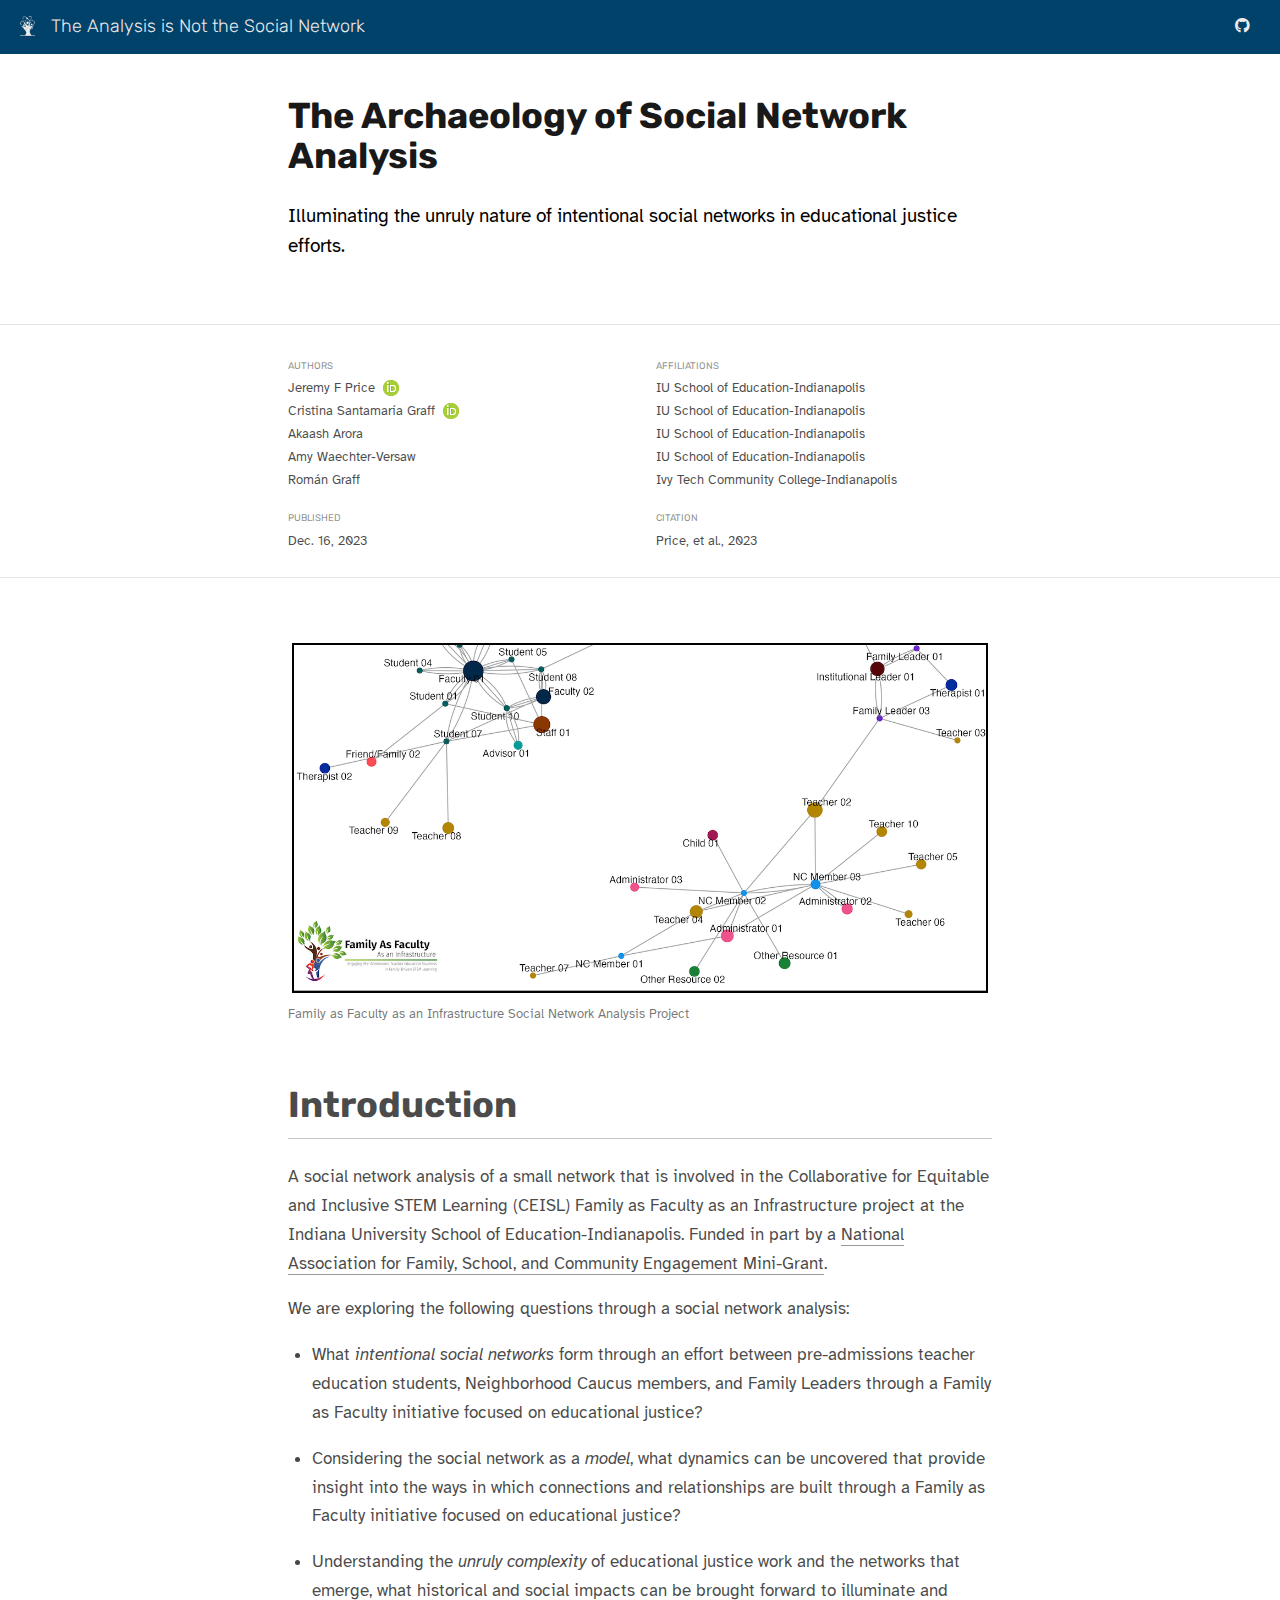
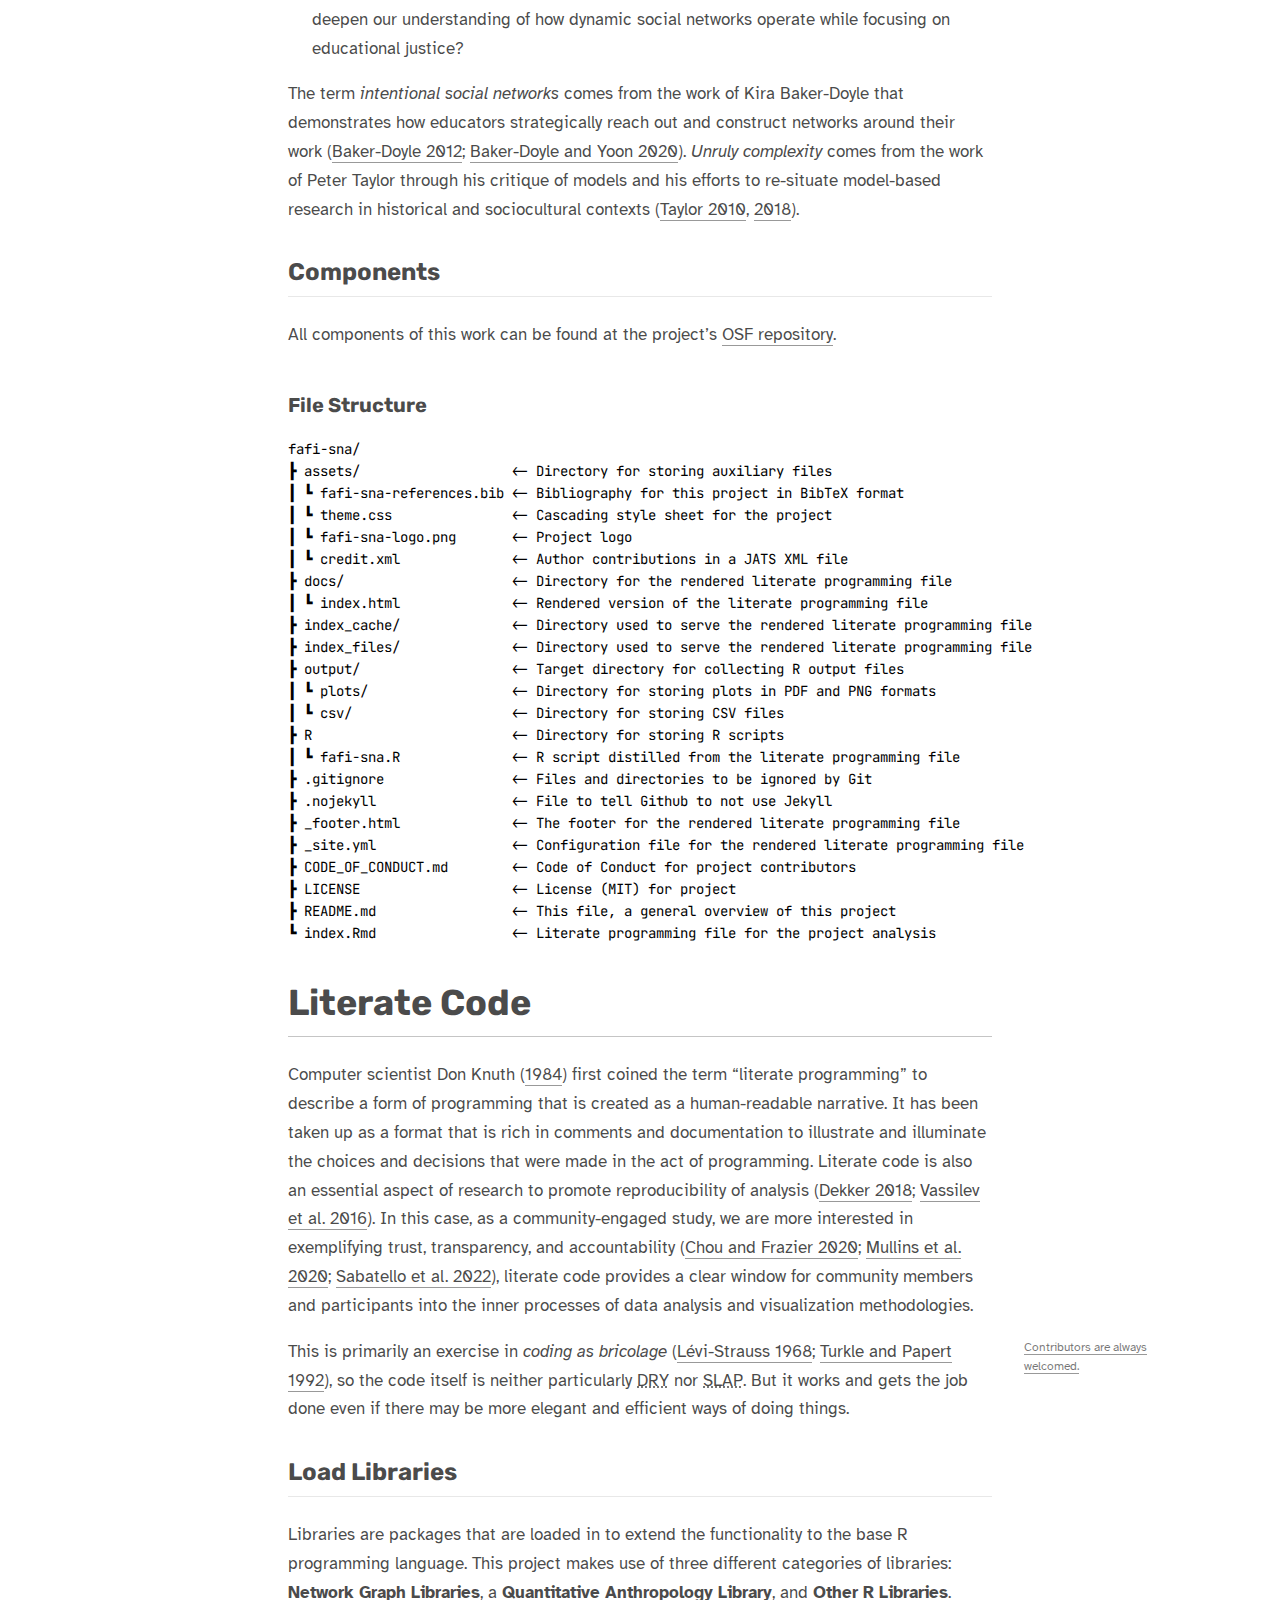
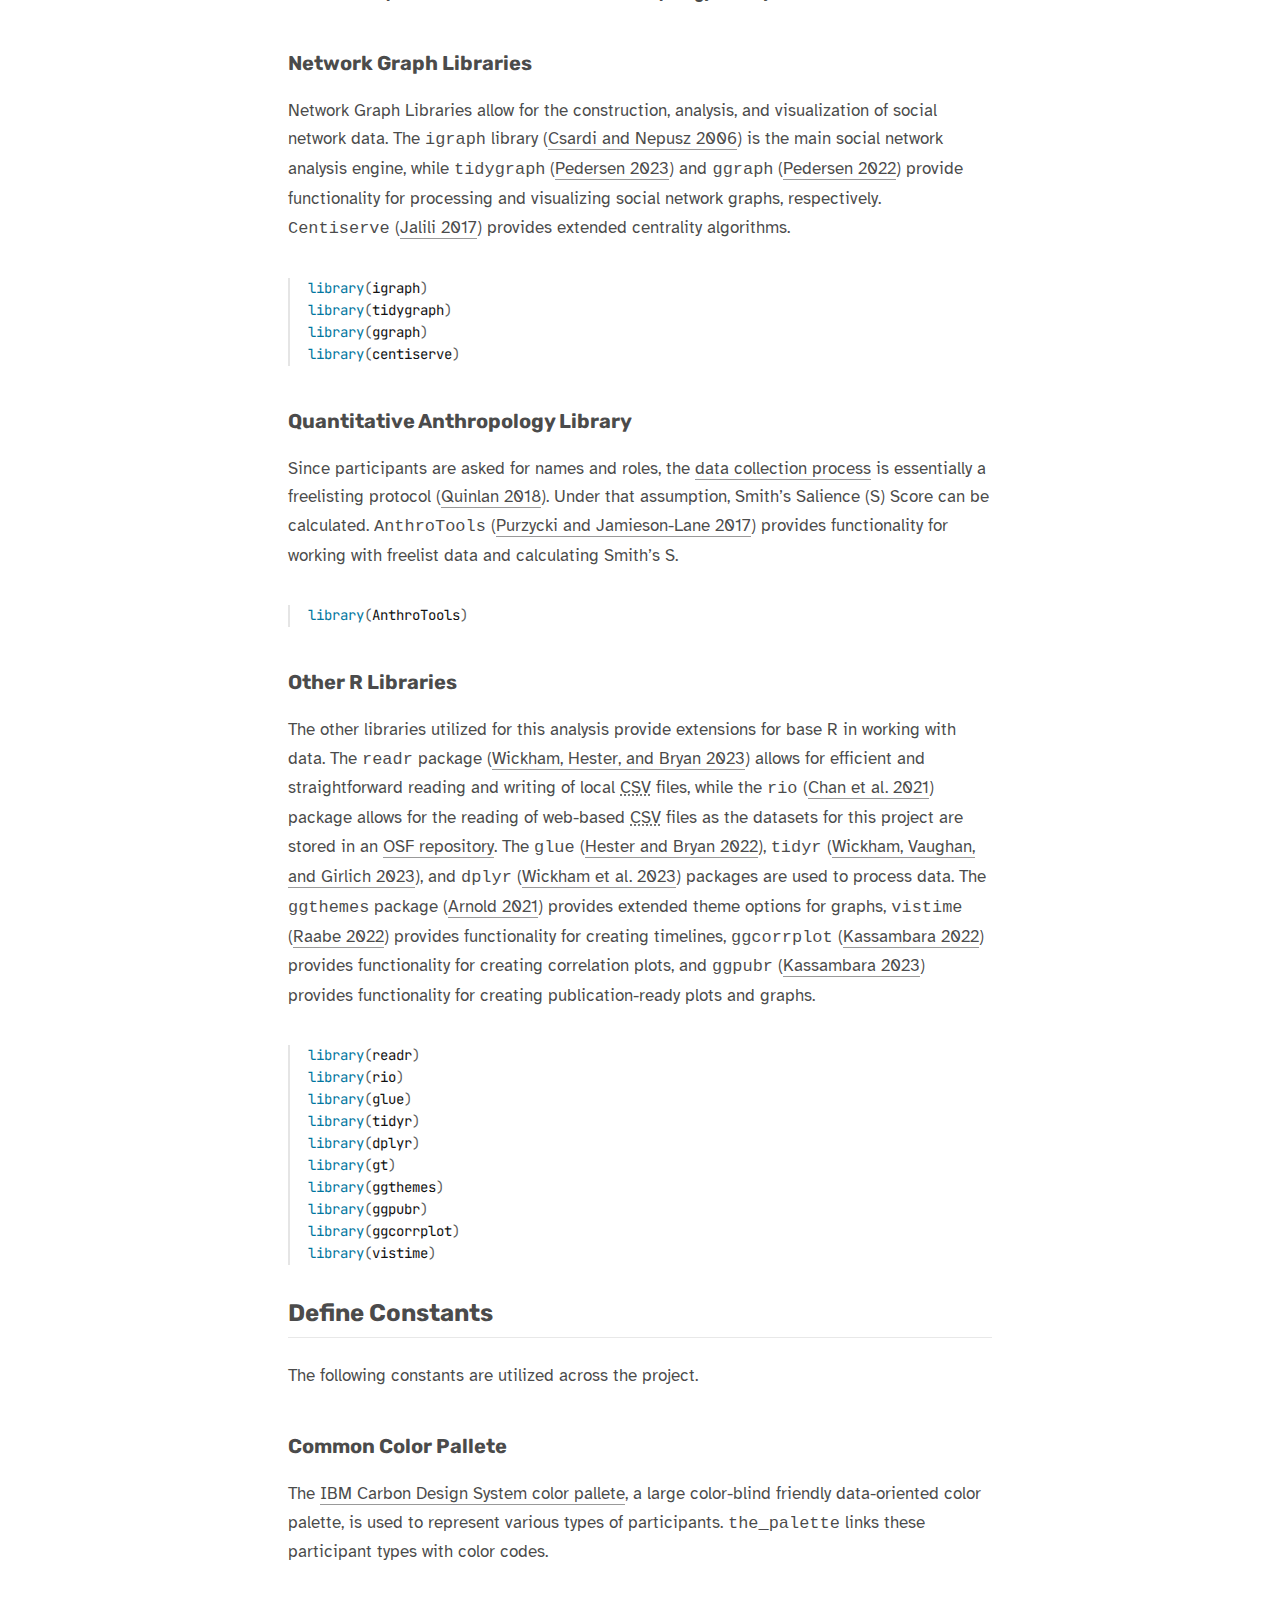
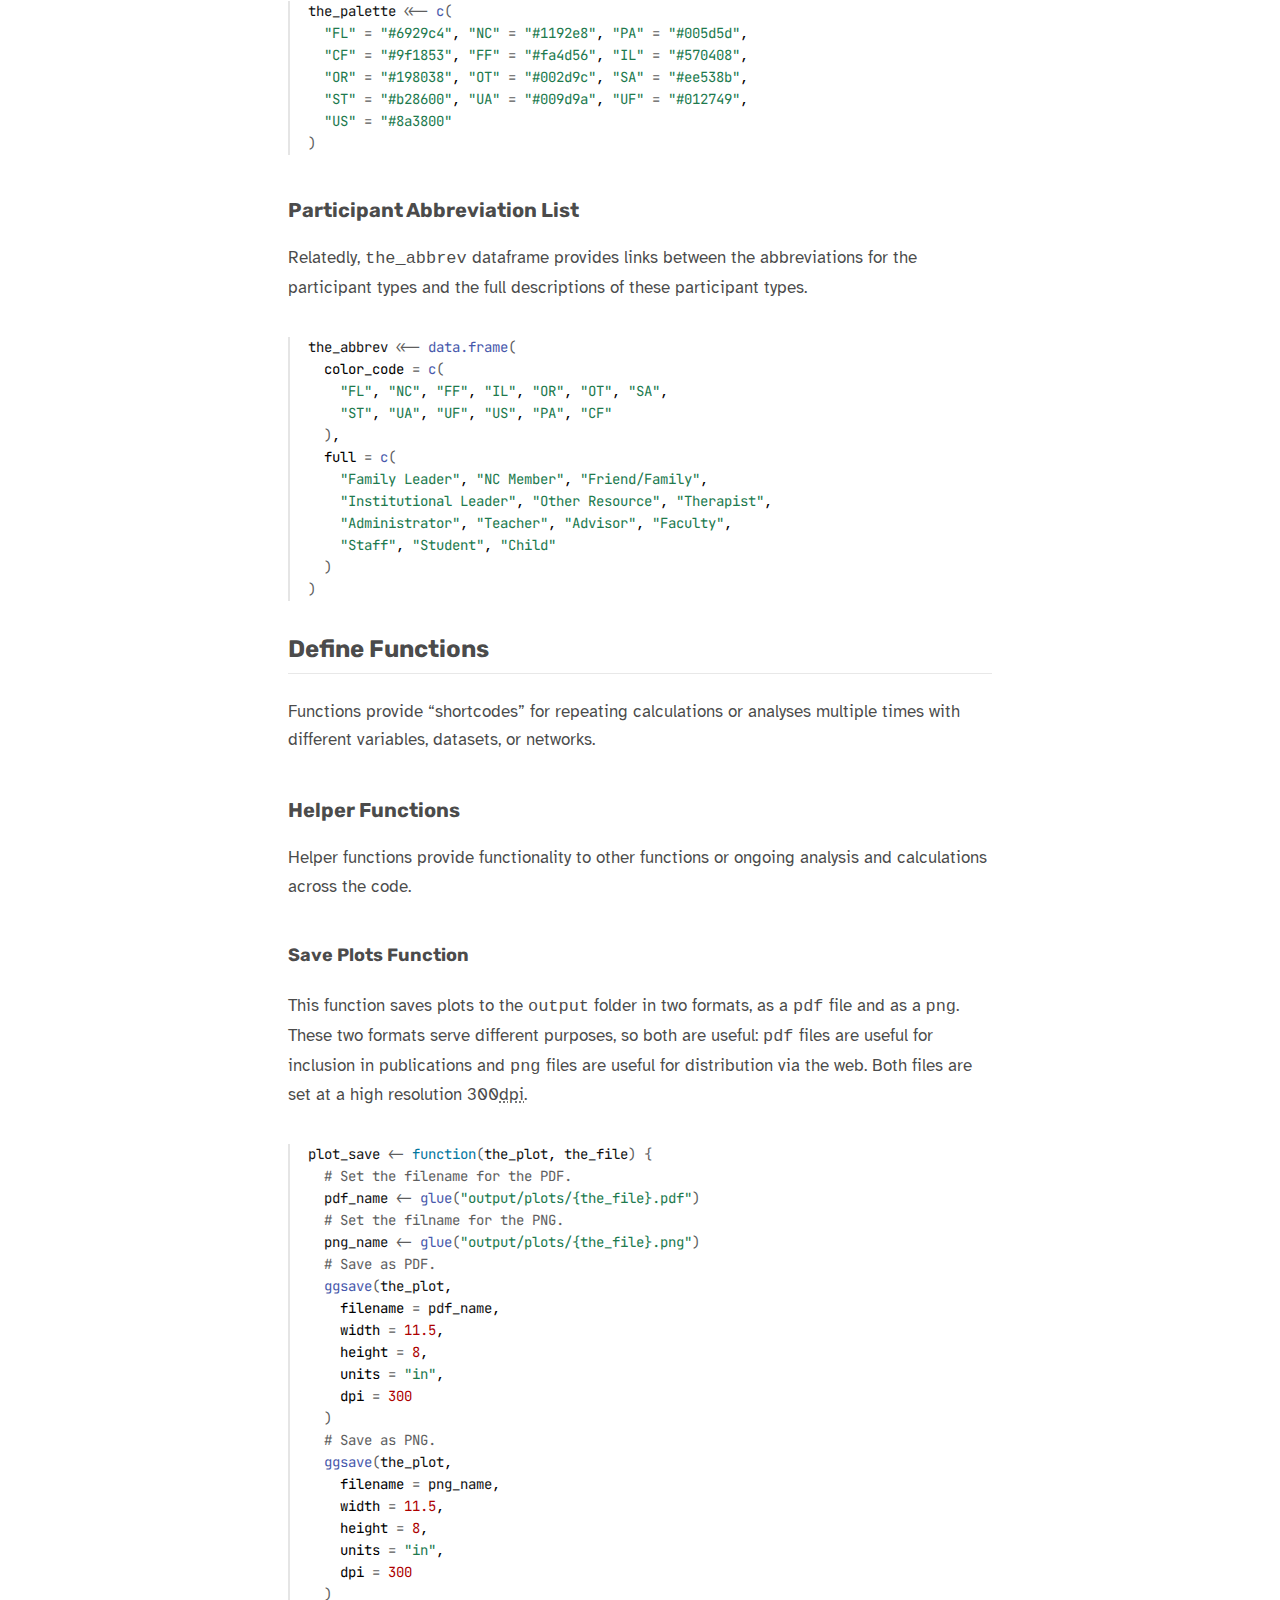
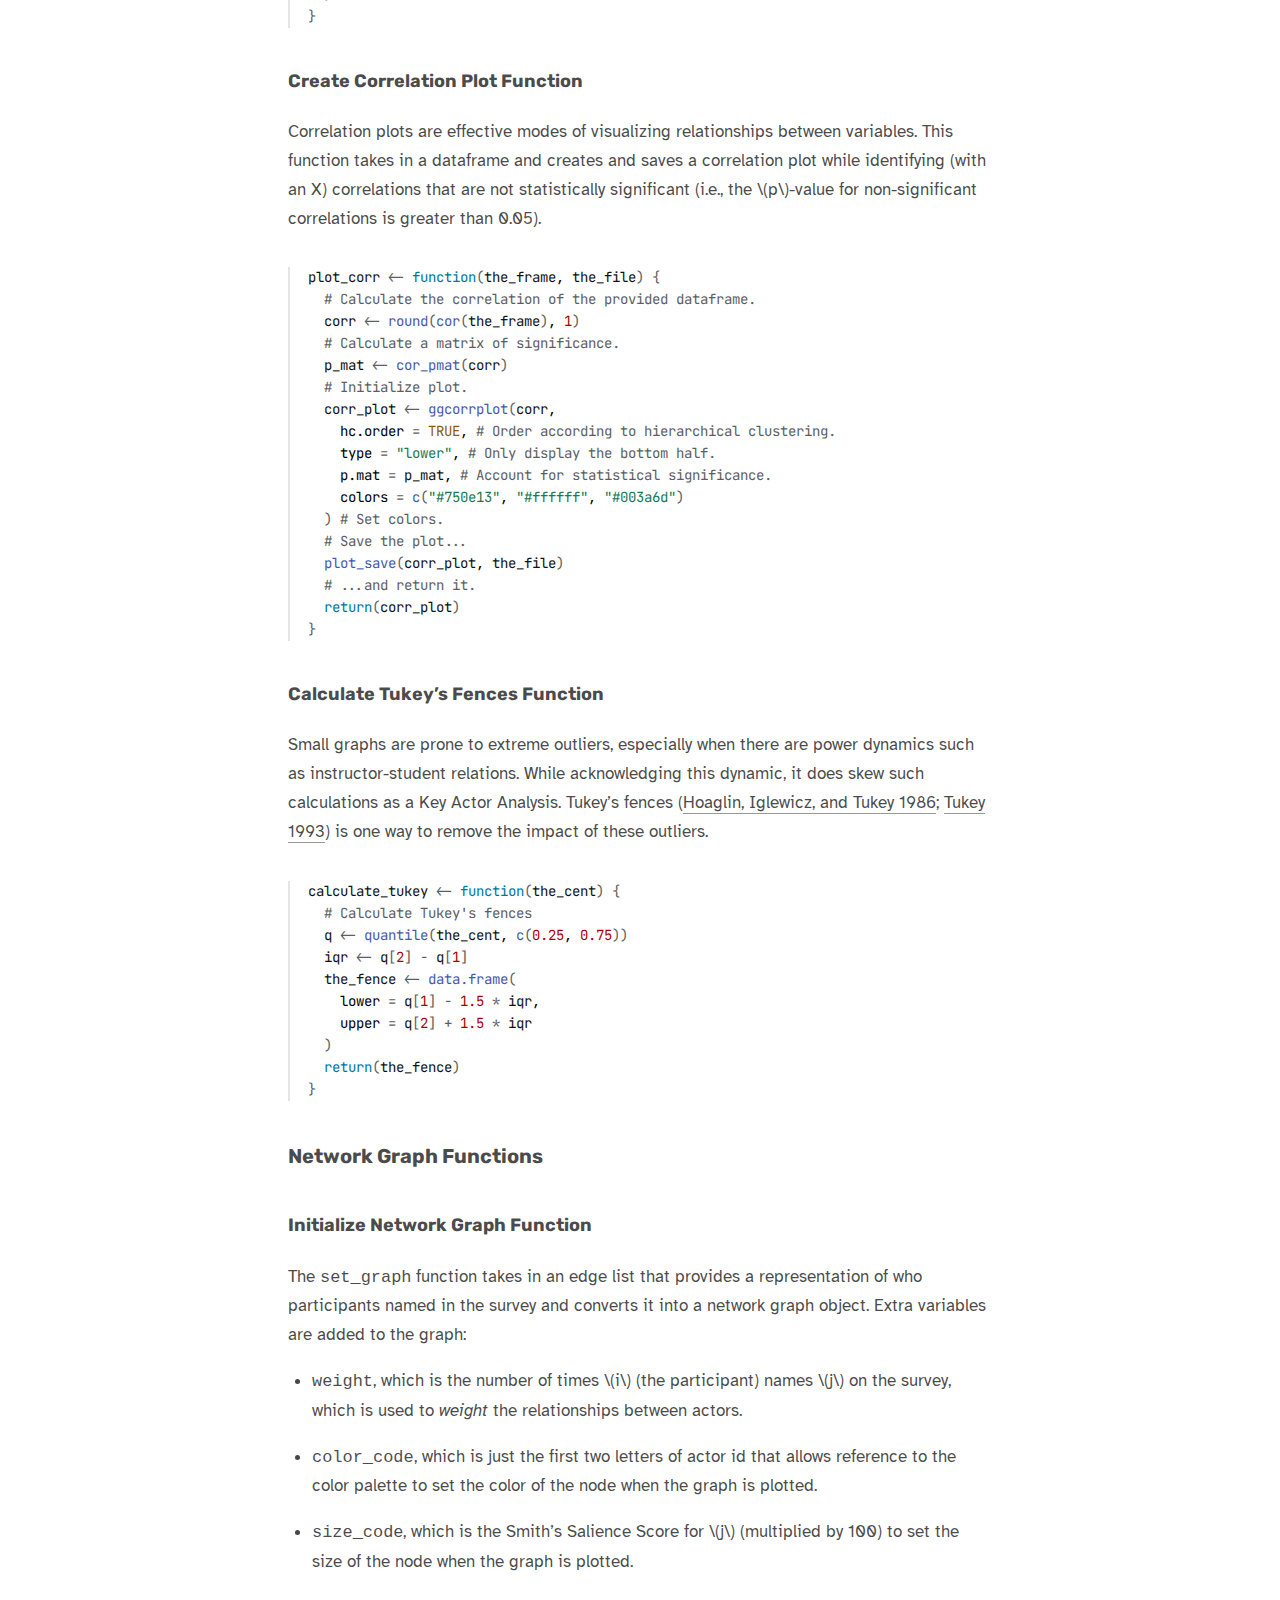
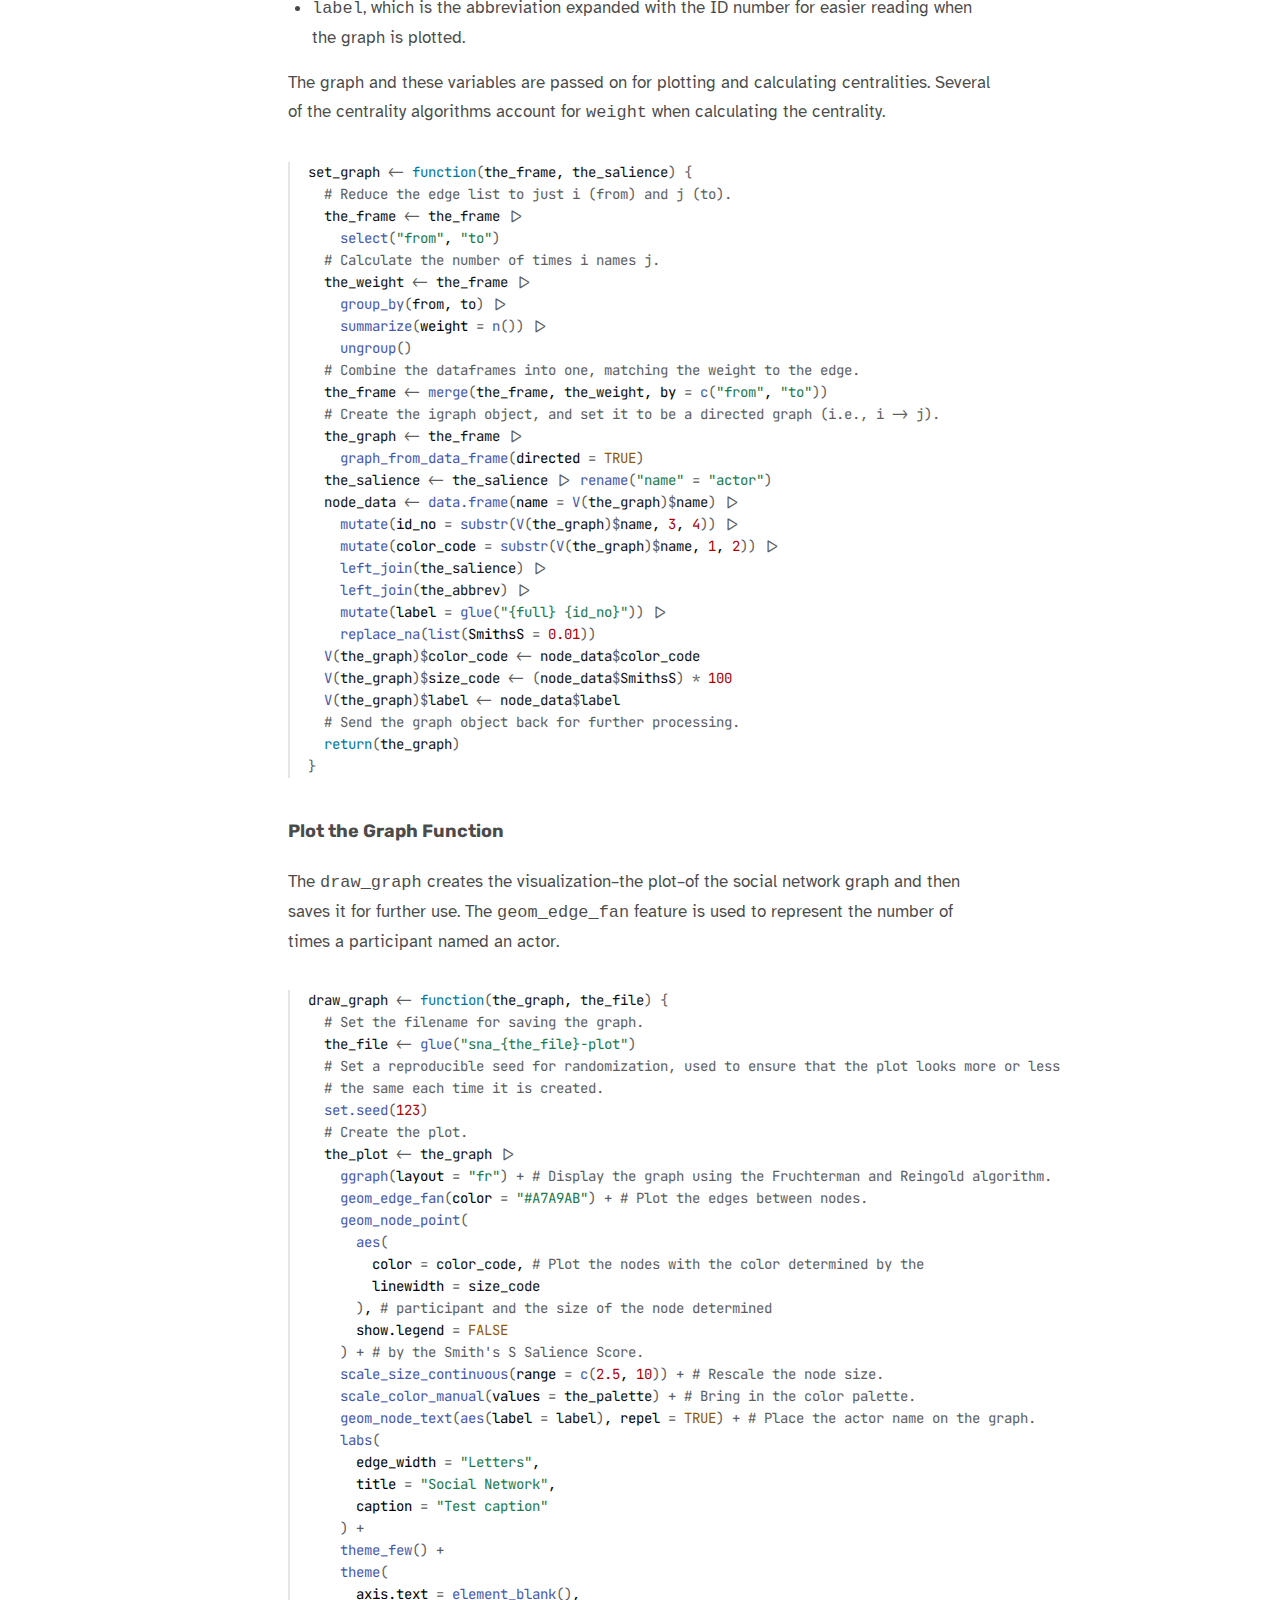
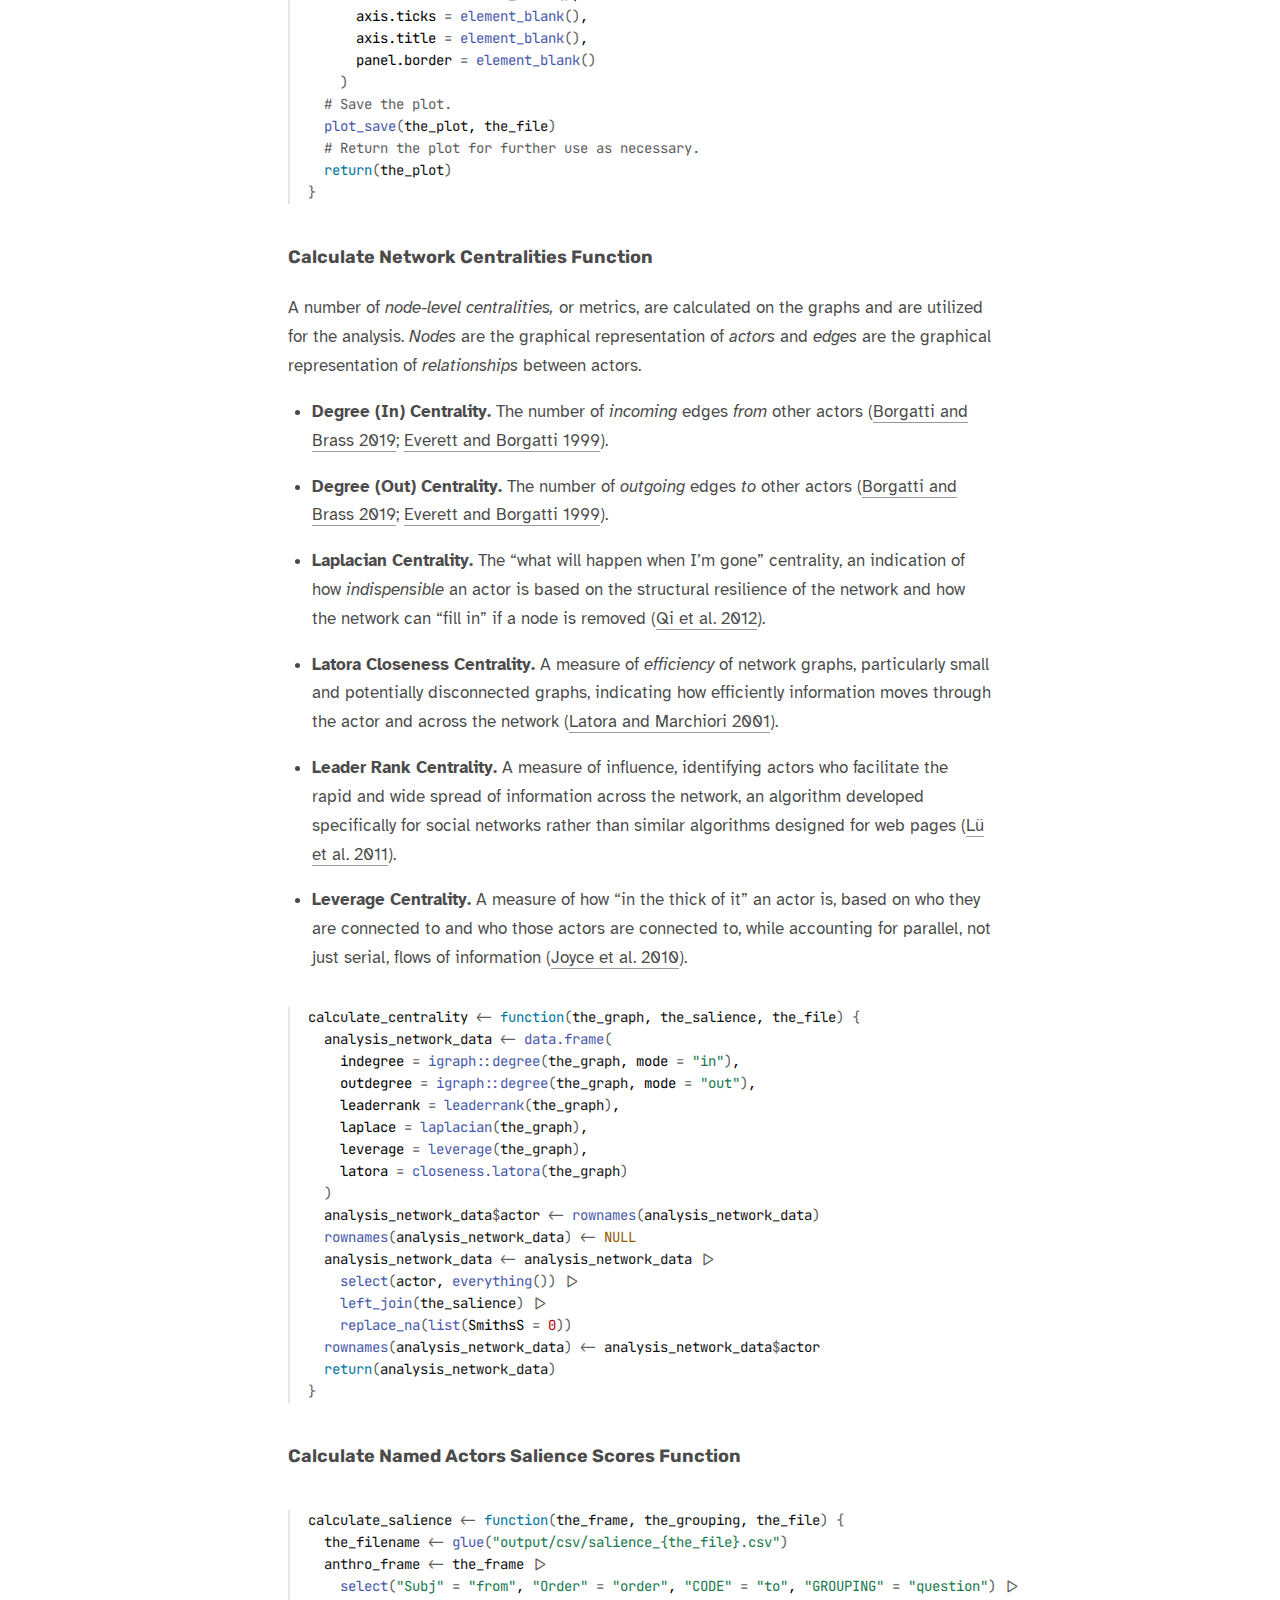
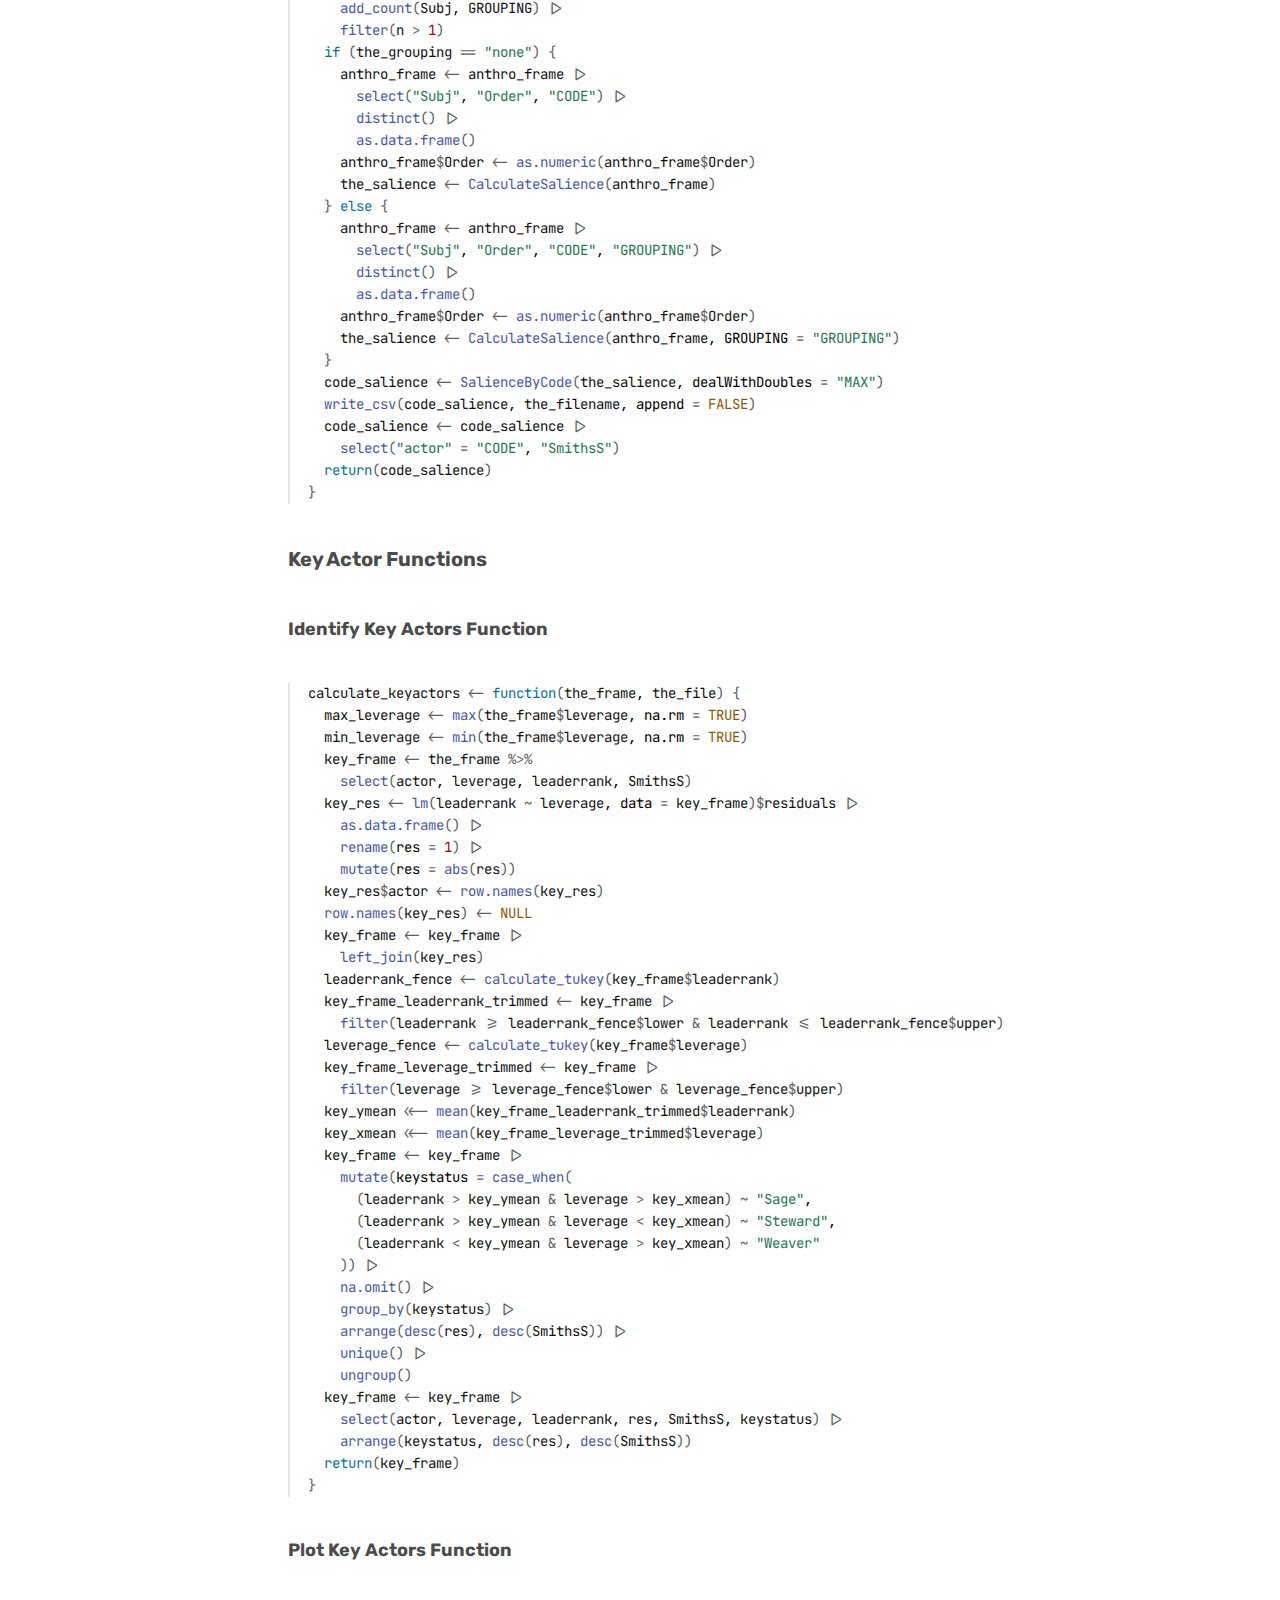
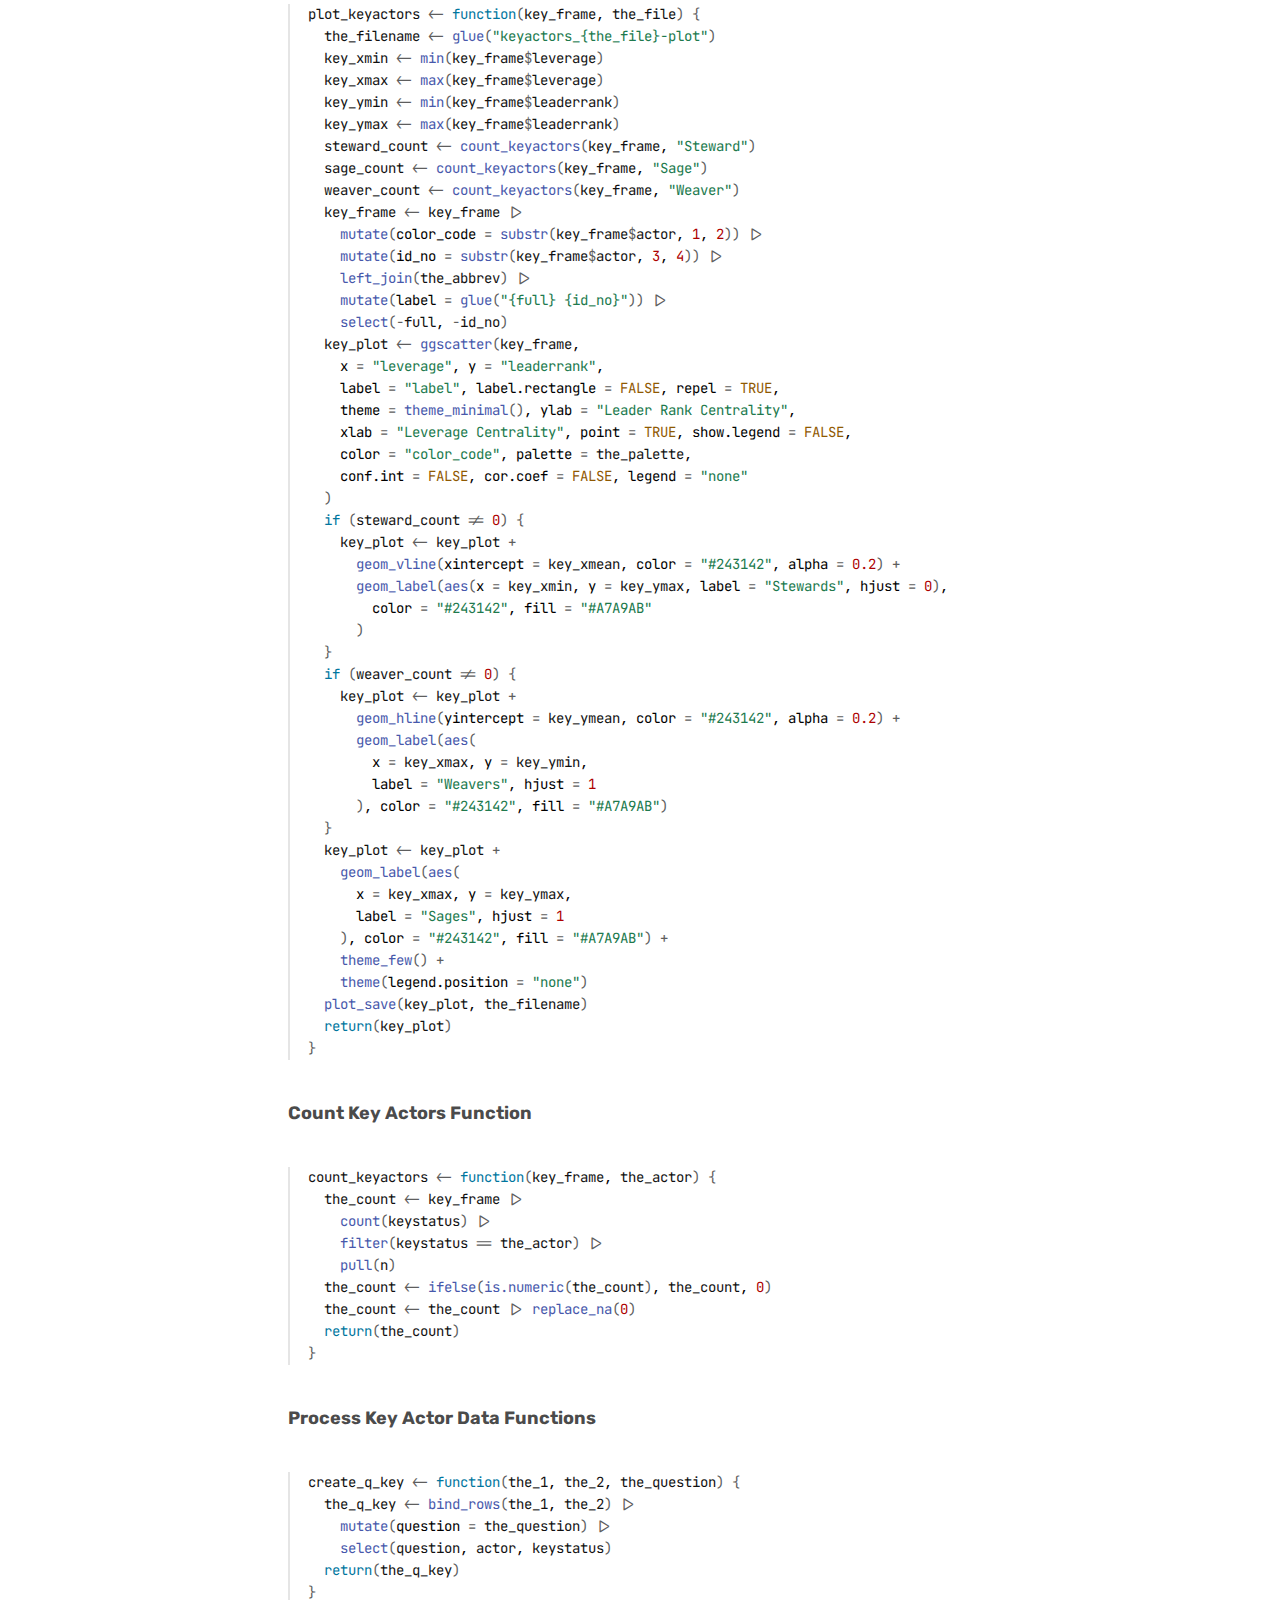
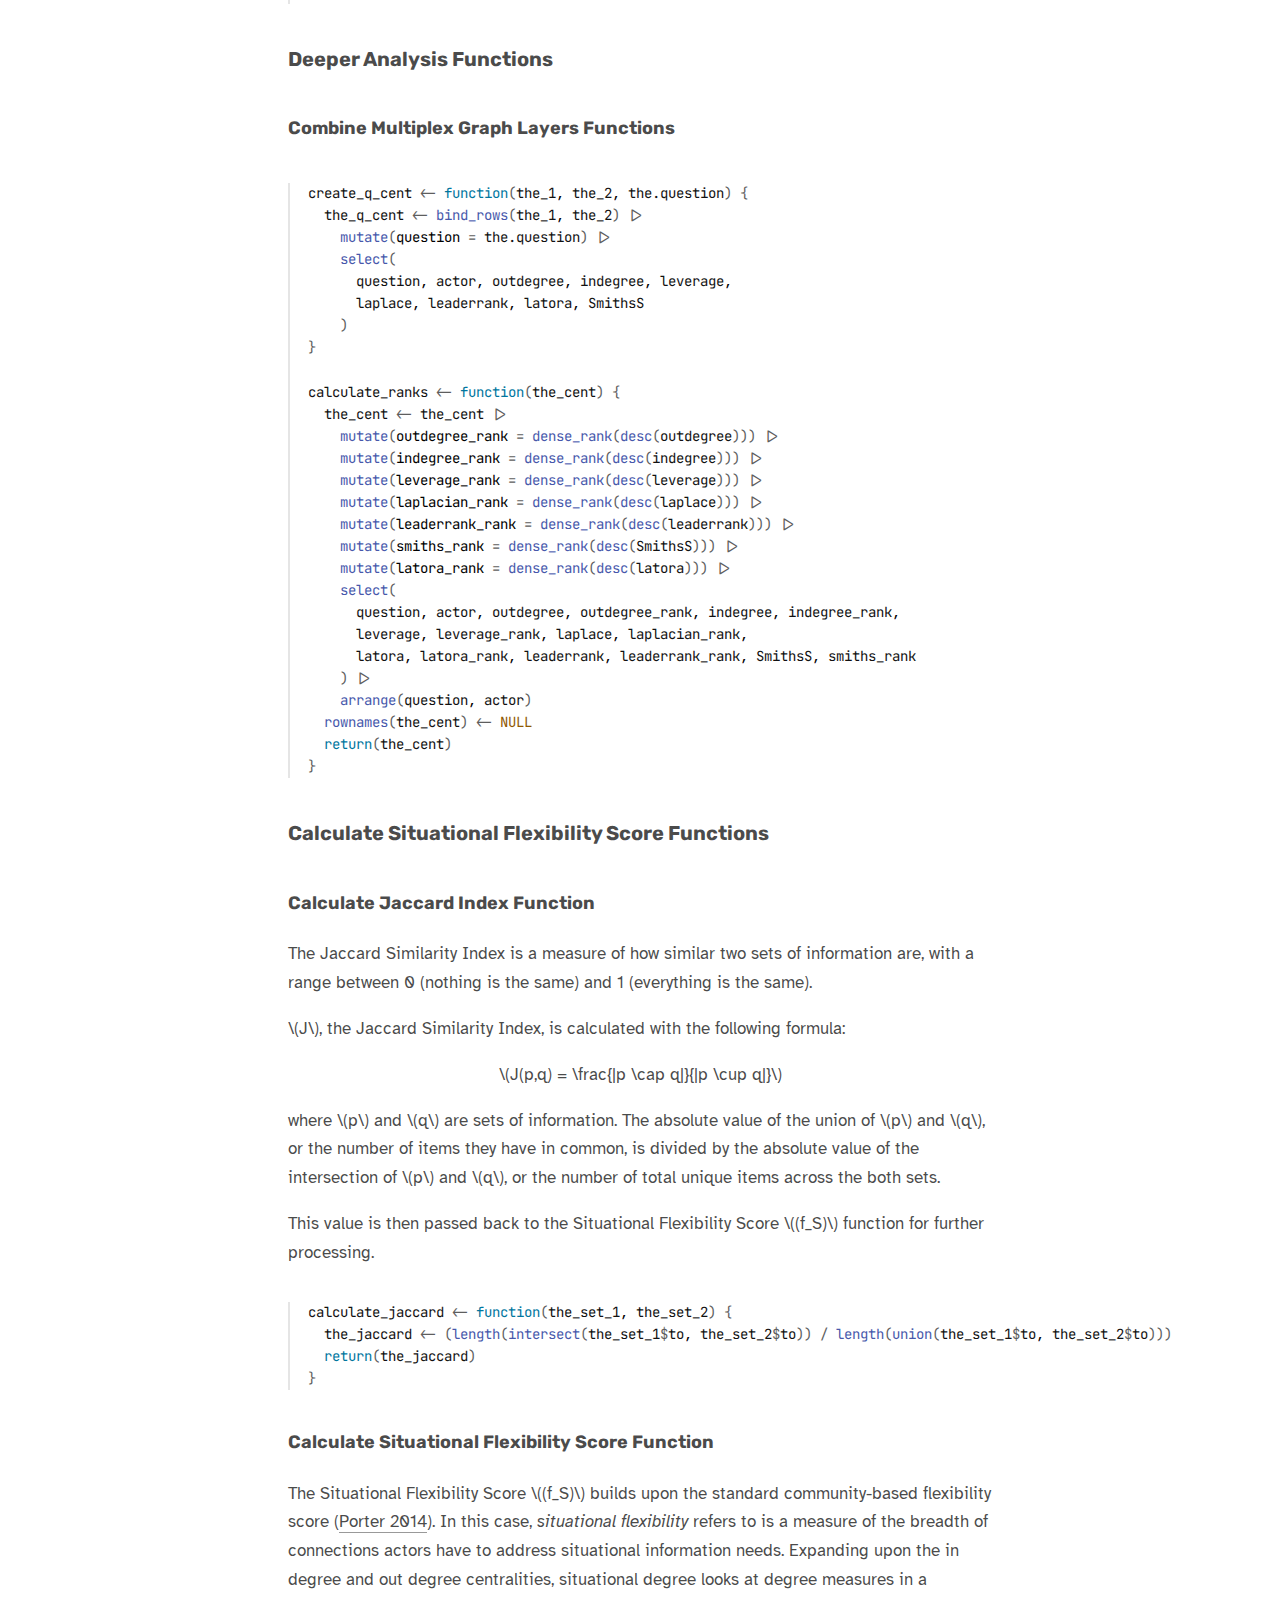
==== commit eb2cb435: "update code" ====
--- a/docs/index.html
+++ b/docs/index.html
@@ -116,8 +116,8 @@
   <link rel="license" href="https://creativecommons.org/licenses/by-nc-sa/4.0/"/>
 
   <!--  https://schema.org/Article -->
-  <meta property="article:published" itemprop="datePublished" content="2023-05-29"/>
-  <meta property="article:created" itemprop="dateCreated" content="2023-05-29"/>
+  <meta property="article:published" itemprop="datePublished" content="2023-12-16"/>
+  <meta property="article:created" itemprop="dateCreated" content="2023-12-16"/>
   <meta name="article:author" content="Jeremy F Price"/>
   <meta name="article:author" content="Cristina Santamaría Graff"/>
   <meta name="article:author" content="Akaash Arora"/>
@@ -140,8 +140,8 @@
   <meta name="citation_title" content="The Analysis is Not the Social Network: The Archaeology of Social Network Analysis"/>
   <meta name="citation_fulltext_html_url" content="https://jeremyfprice.github.io/fafi-sna/"/>
   <meta name="citation_fulltext_world_readable" content=""/>
-  <meta name="citation_online_date" content="2023/05/29"/>
-  <meta name="citation_publication_date" content="2023/05/29"/>
+  <meta name="citation_online_date" content="2023/12/16"/>
+  <meta name="citation_publication_date" content="2023/12/16"/>
   <meta name="citation_author" content="Jeremy F Price"/>
   <meta name="citation_author_institution" content="IU School of Education-Indianapolis"/>
   <meta name="citation_author" content="Cristina Santamaría Graff"/>
@@ -196,7 +196,7 @@
   <!--radix_placeholder_rmarkdown_metadata-->
 
   <script type="text/json" id="radix-rmarkdown-metadata">
-  {"type":"list","attributes":{"names":{"type":"character","attributes":{},"value":["title","description","repository_url","preview","author","slug","date","output","navbar","creative_commons","bibliography","citation_url"]}},"value":[{"type":"character","attributes":{},"value":["The Archaeology of Social Network Analysis"]},{"type":"character","attributes":{},"value":["Illuminating the unruly nature of intentional social networks in educational justice efforts.\n"]},{"type":"character","attributes":{},"value":["https://github.com/jeremyfprice/fafi-sna/"]},{"type":"character","attributes":{},"value":["assets/fafi-sna-git-logo.png"]},{"type":"list","attributes":{},"value":[{"type":"list","attributes":{"names":{"type":"character","attributes":{},"value":["name","url","affiliation","affiliation_url","orcid_id"]}},"value":[{"type":"character","attributes":{},"value":["Jeremy F Price"]},{"type":"character","attributes":{},"value":["https://www.jeremyfprice.info/"]},{"type":"character","attributes":{},"value":["IU School of Education-Indianapolis"]},{"type":"character","attributes":{},"value":["https://education.iupui.edu/"]},{"type":"character","attributes":{},"value":["0000-0002-6506-3526"]}]},{"type":"list","attributes":{"names":{"type":"character","attributes":{},"value":["name","affiliation","affiliation_url","orcid_id"]}},"value":[{"type":"character","attributes":{},"value":["Cristina Santamaría Graff"]},{"type":"character","attributes":{},"value":["IU School of Education-Indianapolis"]},{"type":"character","attributes":{},"value":["https://education.iupui.edu/"]},{"type":"character","attributes":{},"value":["0000-0002-4628-8949"]}]},{"type":"list","attributes":{"names":{"type":"character","attributes":{},"value":["name","affiliation","affiliation_url"]}},"value":[{"type":"character","attributes":{},"value":["Akaash Arora"]},{"type":"character","attributes":{},"value":["IU School of Education-Indianapolis"]},{"type":"character","attributes":{},"value":["https://education.iupui.edu/"]}]},{"type":"list","attributes":{"names":{"type":"character","attributes":{},"value":["name","affiliation","affiliation_url"]}},"value":[{"type":"character","attributes":{},"value":["Amy Waechter-Versaw"]},{"type":"character","attributes":{},"value":["IU School of Education-Indianapolis"]},{"type":"character","attributes":{},"value":["https://education.iupui.edu/"]}]},{"type":"list","attributes":{"names":{"type":"character","attributes":{},"value":["name","affiliation","affiliation_url"]}},"value":[{"type":"character","attributes":{},"value":["Román Graff"]},{"type":"character","attributes":{},"value":["Ivy Tech Community College-Indianapolis"]},{"type":"character","attributes":{},"value":["https://www.ivytech.edu/locations/indianapolis/"]}]}]},{"type":"character","attributes":{},"value":["price2023fafisna"]},{"type":"character","attributes":{},"value":["2023-05-29"]},{"type":"list","attributes":{"names":{"type":"character","attributes":{},"value":["distill::distill_article"]}},"value":[{"type":"list","attributes":{"names":{"type":"character","attributes":{},"value":["self_contained","theme"]}},"value":[{"type":"logical","attributes":{},"value":[false]},{"type":"character","attributes":{},"value":["assets/theme.css"]}]}]},{"type":"list","attributes":{"names":{"type":"character","attributes":{},"value":["source_url"]}},"value":[{"type":"character","attributes":{},"value":["https://github.com/jeremyfprice/fafi-sna/"]}]},{"type":"character","attributes":{},"value":["CC BY-NC-SA"]},{"type":"character","attributes":{},"value":["assets/fafi-sna-references.bib"]},{"type":"character","attributes":{},"value":["https://jeremyfprice.github.io/fafi-sna/"]}]}
+  {"type":"list","attributes":{"names":{"type":"character","attributes":{},"value":["title","description","repository_url","preview","author","slug","date","output","navbar","creative_commons","bibliography","citation_url"]}},"value":[{"type":"character","attributes":{},"value":["The Archaeology of Social Network Analysis"]},{"type":"character","attributes":{},"value":["Illuminating the unruly nature of intentional social networks in educational justice efforts.\n"]},{"type":"character","attributes":{},"value":["https://github.com/jeremyfprice/fafi-sna/"]},{"type":"character","attributes":{},"value":["assets/fafi-sna-git-logo.png"]},{"type":"list","attributes":{},"value":[{"type":"list","attributes":{"names":{"type":"character","attributes":{},"value":["name","url","affiliation","affiliation_url","orcid_id"]}},"value":[{"type":"character","attributes":{},"value":["Jeremy F Price"]},{"type":"character","attributes":{},"value":["https://www.jeremyfprice.info/"]},{"type":"character","attributes":{},"value":["IU School of Education-Indianapolis"]},{"type":"character","attributes":{},"value":["https://education.iupui.edu/"]},{"type":"character","attributes":{},"value":["0000-0002-6506-3526"]}]},{"type":"list","attributes":{"names":{"type":"character","attributes":{},"value":["name","affiliation","affiliation_url","orcid_id"]}},"value":[{"type":"character","attributes":{},"value":["Cristina Santamaría Graff"]},{"type":"character","attributes":{},"value":["IU School of Education-Indianapolis"]},{"type":"character","attributes":{},"value":["https://education.iupui.edu/"]},{"type":"character","attributes":{},"value":["0000-0002-4628-8949"]}]},{"type":"list","attributes":{"names":{"type":"character","attributes":{},"value":["name","affiliation","affiliation_url"]}},"value":[{"type":"character","attributes":{},"value":["Akaash Arora"]},{"type":"character","attributes":{},"value":["IU School of Education-Indianapolis"]},{"type":"character","attributes":{},"value":["https://education.iupui.edu/"]}]},{"type":"list","attributes":{"names":{"type":"character","attributes":{},"value":["name","affiliation","affiliation_url"]}},"value":[{"type":"character","attributes":{},"value":["Amy Waechter-Versaw"]},{"type":"character","attributes":{},"value":["IU School of Education-Indianapolis"]},{"type":"character","attributes":{},"value":["https://education.iupui.edu/"]}]},{"type":"list","attributes":{"names":{"type":"character","attributes":{},"value":["name","affiliation","affiliation_url"]}},"value":[{"type":"character","attributes":{},"value":["Román Graff"]},{"type":"character","attributes":{},"value":["Ivy Tech Community College-Indianapolis"]},{"type":"character","attributes":{},"value":["https://www.ivytech.edu/locations/indianapolis/"]}]}]},{"type":"character","attributes":{},"value":["price2023fafisna"]},{"type":"character","attributes":{},"value":["2023-12-16"]},{"type":"list","attributes":{"names":{"type":"character","attributes":{},"value":["distill::distill_article"]}},"value":[{"type":"list","attributes":{"names":{"type":"character","attributes":{},"value":["self_contained","theme"]}},"value":[{"type":"logical","attributes":{},"value":[false]},{"type":"character","attributes":{},"value":["assets/theme.css"]}]}]},{"type":"list","attributes":{"names":{"type":"character","attributes":{},"value":["source_url"]}},"value":[{"type":"character","attributes":{},"value":["https://github.com/jeremyfprice/fafi-sna/"]}]},{"type":"character","attributes":{},"value":["CC BY-NC-SA"]},{"type":"character","attributes":{},"value":["assets/fafi-sna-references.bib"]},{"type":"character","attributes":{},"value":["https://jeremyfprice.github.io/fafi-sna/"]}]}
   </script>
   <!--/radix_placeholder_rmarkdown_metadata-->
   <!--radix_placeholder_navigation_in_header-->
@@ -544,8 +544,8 @@
   </style>
 
   <script src="site_libs/jquery-3.6.0/jquery-3.6.0.min.js"></script>
-  <link href="site_libs/font-awesome-6.4.0/css/all.min.css" rel="stylesheet"/>
-  <link href="site_libs/font-awesome-6.4.0/css/v4-shims.min.css" rel="stylesheet"/>
+  <link href="site_libs/font-awesome-6.4.2/css/all.min.css" rel="stylesheet"/>
+  <link href="site_libs/font-awesome-6.4.2/css/v4-shims.min.css" rel="stylesheet"/>
   <script src="site_libs/headroom-0.9.4/headroom.min.js"></script>
   <script src="site_libs/autocomplete-0.37.1/autocomplete.min.js"></script>
   <script src="site_libs/fuse-6.4.1/fuse.min.js"></script>
@@ -2490,7 +2490,7 @@
     color: var(--hover-color, white);
   }</style>
   <!--/radix_placeholder_distill-->
-  <script src="site_libs/header-attrs-2.21/header-attrs.js"></script>
+  <script src="site_libs/header-attrs-2.25/header-attrs.js"></script>
   <script src="site_libs/popper-2.6.0/popper.min.js"></script>
   <link href="site_libs/tippy-6.2.7/tippy.css" rel="stylesheet" />
   <link href="site_libs/tippy-6.2.7/tippy-light-border.css" rel="stylesheet" />
@@ -2510,7 +2510,7 @@
 <!--radix_placeholder_front_matter-->
 
 <script id="distill-front-matter" type="text/json">
-{"title":"The Archaeology of Social Network Analysis","description":"Illuminating the unruly nature of intentional social networks in educational justice efforts.","authors":[{"author":"Jeremy F Price","authorURL":"https://www.jeremyfprice.info/","affiliation":"IU School of Education-Indianapolis","affiliationURL":"https://education.iupui.edu/","orcidID":"0000-0002-6506-3526"},{"author":"Cristina Santamaría Graff","authorURL":"#","affiliation":"IU School of Education-Indianapolis","affiliationURL":"https://education.iupui.edu/","orcidID":"0000-0002-4628-8949"},{"author":"Akaash Arora","authorURL":"#","affiliation":"IU School of Education-Indianapolis","affiliationURL":"https://education.iupui.edu/","orcidID":""},{"author":"Amy Waechter-Versaw","authorURL":"#","affiliation":"IU School of Education-Indianapolis","affiliationURL":"https://education.iupui.edu/","orcidID":""},{"author":"Román Graff","authorURL":"#","affiliation":"Ivy Tech Community College-Indianapolis","affiliationURL":"https://www.ivytech.edu/locations/indianapolis/","orcidID":""}],"publishedDate":"2023-05-29T00:00:00.000-04:00","citationText":"Price, et al., 2023"}
+{"title":"The Archaeology of Social Network Analysis","description":"Illuminating the unruly nature of intentional social networks in educational justice efforts.","authors":[{"author":"Jeremy F Price","authorURL":"https://www.jeremyfprice.info/","affiliation":"IU School of Education-Indianapolis","affiliationURL":"https://education.iupui.edu/","orcidID":"0000-0002-6506-3526"},{"author":"Cristina Santamaría Graff","authorURL":"#","affiliation":"IU School of Education-Indianapolis","affiliationURL":"https://education.iupui.edu/","orcidID":"0000-0002-4628-8949"},{"author":"Akaash Arora","authorURL":"#","affiliation":"IU School of Education-Indianapolis","affiliationURL":"https://education.iupui.edu/","orcidID":""},{"author":"Amy Waechter-Versaw","authorURL":"#","affiliation":"IU School of Education-Indianapolis","affiliationURL":"https://education.iupui.edu/","orcidID":""},{"author":"Román Graff","authorURL":"#","affiliation":"Ivy Tech Community College-Indianapolis","affiliationURL":"https://www.ivytech.edu/locations/indianapolis/","orcidID":""}],"publishedDate":"2023-12-16T00:00:00.000-05:00","citationText":"Price, et al., 2023"}
 </script>
 
 <!--/radix_placeholder_front_matter-->
@@ -2553,7 +2553,7 @@
   
 ,   Román Graff  (Ivy Tech Community College-Indianapolis)<a href="https://www.ivytech.edu/locations/indianapolis/" class="uri">https://www.ivytech.edu/locations/indianapolis/</a>
   
-<br/>2023-05-29
+<br/>2023-12-16
 </div>
 
 <div class="d-article">
@@ -2586,7 +2586,7 @@
 <p>All components of this work can be found at the project’s <a href="https://osf.io/kxhp9/?view_only=eb0fefe6b5bd41b6955c2a4c657e785e">OSF repository</a>.</p>
 <h3 id="file-structure">File Structure</h3>
 <pre><code>fafi-sna/
-┣ assets/                      &lt;- Directory for storing auxiliary files
+┣ assets/                   &lt;- Directory for storing auxiliary files
 ┃ ┗ fafi-sna-references.bib &lt;- Bibliography for this project in BibTeX format
 ┃ ┗ theme.css               &lt;- Cascading style sheet for the project
 ┃ ┗ fafi-sna-logo.png       &lt;- Project logo
@@ -3374,13 +3374,9 @@
 <span>  <span class='fu'><a href='https://rdrr.io/r/base/as.data.frame.html'>as.data.frame</a></span><span class='op'>(</span><span class='op'>)</span></span></code></pre>
 </div>
 </div>
-<p>Put in a correlation plot here that compares all the ranks.</p>
-<div class="layout-chunk" data-layout="l-body">
-<p><img src="index_files/figure-html5/unnamed-chunk-11-1.png" width="624" /></p>
-</div>
 <h3 id="analyze-key-actors">Analyze Key Actors</h3>
 <p>We look at the key actors in this project as contributors to the social network through
-three <strong>perspectives</strong> (really need to come up with a better word than that):</p>
+three <strong>dimensions</strong>:</p>
 <ul>
 <li><strong>Positionality.</strong> Laplacian Centrality and Leverage Centrality</li>
 <li><strong>Reachability.</strong> Latora Closeness Centrality and In Degree Centrality</li>
@@ -4006,16 +4002,6 @@
 </table>
 </div>
 </div>
-<p>It is important to recognize that it’s all OK, and I hope this works.</p>
-<div class="layout-chunk" data-layout="l-body">
-<div class="sourceCode">
-<pre class="sourceCode r"><code class="sourceCode r"><span><span class='va'>keyactors_corr</span> <span class='op'>&lt;-</span> <span class='va'>keyactors_frame</span> <span class='op'>|&gt;</span></span>
-<span>  <span class='fu'><a href='https://dplyr.tidyverse.org/reference/select.html'>select</a></span><span class='op'>(</span><span class='va'>positionality_score</span>, <span class='va'>reachability_score</span>, <span class='va'>reputation_score</span><span class='op'>)</span> <span class='op'>|&gt;</span></span>
-<span>  <span class='fu'>plot_corr</span><span class='op'>(</span><span class='st'>"keyactors-corr"</span><span class='op'>)</span></span>
-<span><span class='fu'><a href='https://rdrr.io/r/base/print.html'>print</a></span><span class='op'>(</span><span class='va'>keyactors_corr</span><span class='op'>)</span></span></code></pre>
-</div>
-<p><img src="index_files/figure-html5/keyactor-analysis-corr-plot-1.png" width="624" /></p>
-</div>
 <h3 id="analyze-participant-actors">Analyze Participant Actors</h3>
 <p>We look at the participants in this project–the Pre-Admissions Teacher Education Students,
 the Neighborhood Caucus members, and the Family Leaders–as contributors to the social
@@ -4606,20 +4592,6 @@
 </table>
 </div>
 </div>
-<p>It is important to recognize that it’s all OK, and I hope this works.</p>
-<div class="layout-chunk" data-layout="l-body">
-<div class="sourceCode">
-<pre class="sourceCode r"><code class="sourceCode r"><span><span class='va'>participants_corr</span> <span class='op'>&lt;-</span> <span class='va'>participants_frame</span> <span class='op'>|&gt;</span></span>
-<span>  <span class='fu'><a href='https://dplyr.tidyverse.org/reference/select.html'>select</a></span><span class='op'>(</span></span>
-<span>    <span class='va'>positionality_score</span>,</span>
-<span>    <span class='va'>reachability_score</span>,</span>
-<span>    <span class='va'>potentiality_score</span></span>
-<span>  <span class='op'>)</span> <span class='op'>|&gt;</span></span>
-<span>  <span class='fu'>plot_corr</span><span class='op'>(</span><span class='st'>"participants-corr"</span><span class='op'>)</span></span>
-<span><span class='fu'><a href='https://rdrr.io/r/base/print.html'>print</a></span><span class='op'>(</span><span class='va'>participants_corr</span><span class='op'>)</span></span></code></pre>
-</div>
-<p><img src="index_files/figure-html5/participant-analysis-corr-plot-1.png" width="624" /></p>
-</div>
 <h1 id="initial-reflections">Initial Reflections</h1>
 <div class="layout-chunk" data-layout="l-body">
 <p><img src="index_files/figure-html5/plot-overall-scores-1.png" width="624" /></p>
@@ -5158,161 +5130,158 @@
 <div class="layout-chunk" data-layout="l-body">
 <pre><code>─ Session info ─────────────────────────────────────────────────────
  setting  value
- version  R version 4.3.0 (2023-04-21)
- os       macOS Ventura 13.4
+ version  R version 4.3.1 (2023-06-16)
+ os       macOS Sonoma 14.1.2
  system   aarch64, darwin20
  ui       X11
  language (EN)
  collate  en_US.UTF-8
  ctype    en_US.UTF-8
  tz       America/Indiana/Indianapolis
- date     2023-05-29
- pandoc   2.19.2 @ /Applications/RStudio.app/Contents/Resources/app/quarto/bin/tools/ (via rmarkdown)
+ date     2023-12-16
+ pandoc   3.1.1 @ /Applications/RStudio.app/Contents/Resources/app/quarto/bin/tools/ (via rmarkdown)
 
 ─ Packages ─────────────────────────────────────────────────────────
- ! package     * version date (UTC) lib source
- P AnthroTools * 0.8     2023-05-10 [?] Github (alastair-JL/AnthroTools@2475c3a)
- P centiserve  * 1.0.0   2017-07-15 [?] CRAN (R 4.3.0)
- P dplyr       * 1.1.2   2023-04-20 [?] CRAN (R 4.3.0)
- P ggcorrplot  * 0.1.4   2022-09-27 [?] CRAN (R 4.3.0)
- P ggplot2     * 3.4.2   2023-04-03 [?] CRAN (R 4.3.0)
- P ggpubr      * 0.6.0   2023-02-10 [?] CRAN (R 4.3.0)
- P ggraph      * 2.1.0   2022-10-09 [?] CRAN (R 4.3.0)
- P ggthemes    * 4.2.4   2021-01-20 [?] CRAN (R 4.3.0)
- P glue        * 1.6.2   2022-02-24 [?] CRAN (R 4.3.0)
- P gt          * 0.9.0   2023-03-31 [?] CRAN (R 4.3.0)
- P igraph      * 1.4.2   2023-04-07 [?] CRAN (R 4.3.0)
- P Matrix      * 1.5-4   2023-04-04 [?] CRAN (R 4.3.0)
- P readr       * 2.1.4   2023-02-10 [?] CRAN (R 4.3.0)
- P rio         * 0.5.29  2021-11-22 [?] CRAN (R 4.3.0)
- P tidygraph   * 1.2.3   2023-02-01 [?] CRAN (R 4.3.0)
- P tidyr       * 1.3.0   2023-01-24 [?] CRAN (R 4.3.0)
- P vistime     * 1.2.3   2022-10-16 [?] CRAN (R 4.3.0)
-
- [1] /Users/jfprice/github/fafi-sna/renv/library/R-4.3/aarch64-apple-darwin20
- [2] /Users/jfprice/Library/Caches/org.R-project.R/R/renv/sandbox/R-4.3/aarch64-apple-darwin20/84ba8b13
-
- P ── Loaded and on-disk path mismatch.
+ package     * version date (UTC) lib source
+ AnthroTools * 0.8     2023-05-10 [1] Github (alastair-JL/AnthroTools@2475c3a)
+ centiserve  * 1.0.0   2017-07-15 [1] CRAN (R 4.3.0)
+ dplyr       * 1.1.3   2023-09-03 [1] CRAN (R 4.3.0)
+ ggcorrplot  * 0.1.4   2022-09-27 [1] CRAN (R 4.3.0)
+ ggplot2     * 3.4.3   2023-08-14 [1] CRAN (R 4.3.0)
+ ggpubr      * 0.6.0   2023-02-10 [1] CRAN (R 4.3.0)
+ ggraph      * 2.1.0   2022-10-09 [1] CRAN (R 4.3.0)
+ ggthemes    * 4.2.4   2021-01-20 [1] CRAN (R 4.3.0)
+ glue        * 1.6.2   2022-02-24 [1] CRAN (R 4.3.0)
+ gt          * 0.9.0   2023-03-31 [1] CRAN (R 4.3.0)
+ igraph      * 1.5.1   2023-08-10 [1] CRAN (R 4.3.0)
+ Matrix      * 1.6-1   2023-08-14 [1] CRAN (R 4.3.0)
+ readr       * 2.1.4   2023-02-10 [1] CRAN (R 4.3.0)
+ rio         * 0.5.29  2021-11-22 [1] CRAN (R 4.3.0)
+ tidygraph   * 1.2.3   2023-02-01 [1] CRAN (R 4.3.0)
+ tidyr       * 1.3.0   2023-01-24 [1] CRAN (R 4.3.0)
+ vistime     * 1.2.3   2022-10-16 [1] CRAN (R 4.3.0)
+
+ [1] /Library/Frameworks/R.framework/Versions/4.3-arm64/Resources/library
 
 ────────────────────────────────────────────────────────────────────</code></pre>
 </div>
 <div class="sourceCode" id="cb4"><pre class="sourceCode r distill-force-highlighting-css"><code class="sourceCode r"></code></pre></div>
-<div id="refs" class="references csl-bib-body hanging-indent" role="doc-bibliography">
-<div id="ref-arnold2021ggthemes" class="csl-entry" role="doc-biblioentry">
+<div id="refs" class="references csl-bib-body hanging-indent" role="list">
+<div id="ref-arnold2021ggthemes" class="csl-entry" role="listitem">
 Arnold, Jeffrey B. 2021. <em>Ggthemes: Extra Themes, Scales and Geoms for ’Ggplot2’</em>. <a href="https://CRAN.R-project.org/package=ggthemes">https://CRAN.R-project.org/package=ggthemes</a>.
 </div>
-<div id="ref-ashDialogicInquiryLife2003" class="csl-entry" role="doc-biblioentry">
+<div id="ref-ashDialogicInquiryLife2003" class="csl-entry" role="listitem">
 Ash, Doris. 2003. <span>“Dialogic Inquiry in Life Science Conversations of Family Groups in a Museum.”</span> <em>Journal of Research in Science Teaching</em> 40 (2): 138–62. <a href="https://doi.org/10.1002/tea.10069">https://doi.org/10.1002/tea.10069</a>.
 </div>
-<div id="ref-baker-doyleFirstyearTeachersSupport2012" class="csl-entry" role="doc-biblioentry">
+<div id="ref-baker-doyleFirstyearTeachersSupport2012" class="csl-entry" role="listitem">
 Baker-Doyle, Kira J. 2012. <span>“First-Year Teachers’ Support Networks: <span>Intentional</span> Professional Networks and Diverse Professional Allies.”</span> <em>The New Educator</em> 8 (1): 65–85. <a href="https://doi.org/10.1080/1547688X.2012.641870">https://doi.org/10.1080/1547688X.2012.641870</a>.
 </div>
-<div id="ref-baker-doyleSocialSideTeacher2020" class="csl-entry" role="doc-biblioentry">
+<div id="ref-baker-doyleSocialSideTeacher2020" class="csl-entry" role="listitem">
 Baker-Doyle, Kira J., and Susan A. Yoon. 2020. <span>“The Social Side of Teacher Education: <span>Implications</span> of Social Network Research for the Design of Professional Development.”</span> <em>International Journal of Educational Research</em> 101: 101563. <a href="https://doi.org/10.1016/j.ijer.2020.101563">https://doi.org/10.1016/j.ijer.2020.101563</a>.
 </div>
-<div id="ref-borgattiCentralityConceptsMeasures2019" class="csl-entry" role="doc-biblioentry">
+<div id="ref-borgattiCentralityConceptsMeasures2019" class="csl-entry" role="listitem">
 Borgatti, Stephen P., and Daniel J. Brass. 2019. <span>“Centrality: <span>Concepts</span> and Measures.”</span> <em>Social Networks at Work</em>, 9–22. <a href="https://doi.org/10.4324/9780203701942-2">https://doi.org/10.4324/9780203701942-2</a>.
 </div>
-<div id="ref-chan2021rio" class="csl-entry" role="doc-biblioentry">
+<div id="ref-chan2021rio" class="csl-entry" role="listitem">
 Chan, Chung-hong, Geoffrey CH Chan, Thomas J. Leeper, and Jason Becker. 2021. <em>Rio: A Swiss-Army Knife for Data File i/o</em>.
 </div>
-<div id="ref-chouSupportingEthicalPractice2020" class="csl-entry" role="doc-biblioentry">
+<div id="ref-chouSupportingEthicalPractice2020" class="csl-entry" role="listitem">
 Chou, Tommy, and Stacy L. Frazier. 2020. <span>“Supporting Ethical Practice in Community-Engaged Research with <span>4R</span>: <span>Respond</span>, <span>Record</span>, <span>Reflect</span>, and <span>Revise</span>.”</span> <em>Ethics &amp; Behavior</em> 30 (5): 311–25. <a href="https://doi.org/10.1080/10508422.2019.1645665">https://doi.org/10.1080/10508422.2019.1645665</a>.
 </div>
-<div id="ref-csard2006igraph" class="csl-entry" role="doc-biblioentry">
+<div id="ref-csard2006igraph" class="csl-entry" role="listitem">
 Csardi, Gabor, and Tamas Nepusz. 2006. <span>“The Igraph Software Package for Complex Network Research.”</span> <em>InterJournal</em> Complex Systems: 1695. <a href="https://igraph.org">https://igraph.org</a>.
 </div>
-<div id="ref-dekkerFacilitatingReproducibilityCollaboration2018" class="csl-entry" role="doc-biblioentry">
+<div id="ref-dekkerFacilitatingReproducibilityCollaboration2018" class="csl-entry" role="listitem">
 Dekker, Harrison. 2018. <span>“Facilitating <span>Reproducibility</span> and <span>Collaboration</span> with <span>Literate</span> <span>Programming</span>.”</span>
 </div>
-<div id="ref-dorpinghausSocialNetworksKnowledge2022" class="csl-entry" role="doc-biblioentry">
+<div id="ref-dorpinghausSocialNetworksKnowledge2022" class="csl-entry" role="listitem">
 Dörpinghaus, Jens, Sonja Klante, Martin Christian, Christof Meigen, and Carsten Düing. 2022. <span>“From Social Networks to Knowledge Graphs: <span>A</span> Plea for Interdisciplinary Approaches.”</span> <em>Social Sciences &amp; Humanities Open</em> 6 (1): 100337. <a href="https://doi.org/10.1016/j.ssaho.2022.100337">https://doi.org/10.1016/j.ssaho.2022.100337</a>.
 </div>
-<div id="ref-everettCentralityGroupsClasses1999" class="csl-entry" role="doc-biblioentry">
+<div id="ref-everettCentralityGroupsClasses1999" class="csl-entry" role="listitem">
 Everett, Martin G., and Stephen P. Borgatti. 1999. <span>“The Centrality of Groups and Classes.”</span> <em>The Journal of Mathematical Sociology</em> 23 (3): 181–201. <a href="https://doi.org/10.1080/0022250X.1999.9990219">https://doi.org/10.1080/0022250X.1999.9990219</a>.
 </div>
-<div id="ref-hester2022glue" class="csl-entry" role="doc-biblioentry">
+<div id="ref-hester2022glue" class="csl-entry" role="listitem">
 Hester, Jim, and Jennifer Bryan. 2022. <em>Glue: Interpreted String Literals</em>. <a href="https://CRAN.R-project.org/package=glue">https://CRAN.R-project.org/package=glue</a>.
 </div>
-<div id="ref-hoaglinPerformanceResistantRules1986" class="csl-entry" role="doc-biblioentry">
+<div id="ref-hoaglinPerformanceResistantRules1986" class="csl-entry" role="listitem">
 Hoaglin, David C., Boris Iglewicz, and John W. Tukey. 1986. <span>“Performance of Some Resistant Rules for Outlier Labeling.”</span> <em>Journal of the American Statistical Association</em> 81 (396): 991–99. <a href="https://doi.org/10.1080/01621459.1986.10478363">https://doi.org/10.1080/01621459.1986.10478363</a>.
 </div>
-<div id="ref-jalili2017centiserve" class="csl-entry" role="doc-biblioentry">
+<div id="ref-jalili2017centiserve" class="csl-entry" role="listitem">
 Jalili, Mahdi. 2017. <em>Centiserve: Find Graph Centrality Indices</em>. <a href="https://CRAN.R-project.org/package=centiserve">https://CRAN.R-project.org/package=centiserve</a>.
 </div>
-<div id="ref-joyceNewMeasureCentrality2010" class="csl-entry" role="doc-biblioentry">
+<div id="ref-joyceNewMeasureCentrality2010" class="csl-entry" role="listitem">
 Joyce, Karen E., Paul J. Laurienti, Jonathan H. Burdette, and Satoru Hayasaka. 2010. <span>“A <span>New</span> <span>Measure</span> of <span>Centrality</span> for <span>Brain</span> <span>Networks</span>.”</span> <em>PLOS ONE</em> 5 (8): e12200. <a href="https://doi.org/10.1371/journal.pone.0012200">https://doi.org/10.1371/journal.pone.0012200</a>.
 </div>
-<div id="ref-kassambara2022ggcorrplot" class="csl-entry" role="doc-biblioentry">
+<div id="ref-kassambara2022ggcorrplot" class="csl-entry" role="listitem">
 Kassambara, Alboukadel. 2022. <em>Ggcorrplot: Visualization of a Correlation Matrix Using ’Ggplot2’</em>. <a href="https://CRAN.R-project.org/package=ggcorrplot">https://CRAN.R-project.org/package=ggcorrplot</a>.
 </div>
-<div id="ref-kassambara2023ggpubr" class="csl-entry" role="doc-biblioentry">
+<div id="ref-kassambara2023ggpubr" class="csl-entry" role="listitem">
 ———. 2023. <em>Ggpubr: ’Ggplot2’ Based Publication Ready Plots</em>. <a href="https://CRAN.R-project.org/package=ggpubr">https://CRAN.R-project.org/package=ggpubr</a>.
 </div>
-<div id="ref-knuthLiterateProgramming1984" class="csl-entry" role="doc-biblioentry">
+<div id="ref-knuthLiterateProgramming1984" class="csl-entry" role="listitem">
 Knuth, D. E. 1984. <span>“Literate <span>Programming</span>.”</span> <em>The Computer Journal</em> 27 (2): 97–111. <a href="https://doi.org/10.1093/comjnl/27.2.97">https://doi.org/10.1093/comjnl/27.2.97</a>.
 </div>
-<div id="ref-latoraEfficientBehaviorSmallworld2001" class="csl-entry" role="doc-biblioentry">
+<div id="ref-latoraEfficientBehaviorSmallworld2001" class="csl-entry" role="listitem">
 Latora, V., and M. Marchiori. 2001. <span>“Efficient Behavior of Small-World Networks.”</span> <em>Physical Review Letters</em> 87 (19): 198701. <a href="https://doi.org/10.1103/PhysRevLett.87.198701">https://doi.org/10.1103/PhysRevLett.87.198701</a>.
 </div>
-<div id="ref-levi-straussSavageMind1968" class="csl-entry" role="doc-biblioentry">
+<div id="ref-levi-straussSavageMind1968" class="csl-entry" role="listitem">
 Lévi-Strauss, C. 1968. <em>The <span>Savage</span> <span>Mind</span></em>. Chicago: University of Chicago.
 </div>
-<div id="ref-luLeadersSocialNetworks2011" class="csl-entry" role="doc-biblioentry">
+<div id="ref-luLeadersSocialNetworks2011" class="csl-entry" role="listitem">
 Lü, Linyuan, Yi-Cheng Zhang, Chi Ho Yeung, and Tao Zhou. 2011. <span>“Leaders in <span>Social</span> <span>Networks</span>, the <span>Delicious</span> <span>Case</span>.”</span> Edited by Enrico Scalas. <em>PLoS ONE</em> 6 (6): e21202. <a href="https://doi.org/10.1371/journal.pone.0021202">https://doi.org/10.1371/journal.pone.0021202</a>.
 </div>
-<div id="ref-mullinsAdvancingCommunityengagedResearch2020" class="csl-entry" role="doc-biblioentry">
+<div id="ref-mullinsAdvancingCommunityengagedResearch2020" class="csl-entry" role="listitem">
 Mullins, C. Daniel, Sarah Tanveer, Gail Graham, and Claudia Rose Baquet. 2020. <span>“Advancing Community-Engaged Research: Increasing Trustworthiness Within Community-Academic Partnerships.”</span> Future Medicine.
 </div>
-<div id="ref-pedersen2022ggraph" class="csl-entry" role="doc-biblioentry">
+<div id="ref-pedersen2022ggraph" class="csl-entry" role="listitem">
 Pedersen, Thomas Lin. 2022. <em>Ggraph: An Implementation of Grammar of Graphics for Graphs and Networks</em>. <a href="https://CRAN.R-project.org/package=ggraph">https://CRAN.R-project.org/package=ggraph</a>.
 </div>
-<div id="ref-thomas2023tidygraph" class="csl-entry" role="doc-biblioentry">
+<div id="ref-thomas2023tidygraph" class="csl-entry" role="listitem">
 ———. 2023. <em>Tidygraph: A Tidy API for Graph Manipulation</em>. <a href="https://CRAN.R-project.org/package=tidygraph">https://CRAN.R-project.org/package=tidygraph</a>.
 </div>
-<div id="ref-porter2014multilayernetworks" class="csl-entry" role="doc-biblioentry">
+<div id="ref-porter2014multilayernetworks" class="csl-entry" role="listitem">
 Porter, Mason A. 2014. <span>“Multilayer <span>Networks</span>: <span>Tutorial</span> <span>Talk</span> on "<span>Multiplexity</span>, <span>Networks</span> of <span>Networks</span>, and <span>All</span> <span>That</span> <span>Jazz</span>".”</span> In. Berkeley, CA. <a href="https://www.slideshare.net/masonporter/multilayer-tutorialnetsci2014slightlyupdated">https://www.slideshare.net/masonporter/multilayer-tutorialnetsci2014slightlyupdated</a>.
 </div>
-<div id="ref-porterCommunitiesNetworks2009" class="csl-entry" role="doc-biblioentry">
+<div id="ref-porterCommunitiesNetworks2009" class="csl-entry" role="listitem">
 Porter, Mason A, Jukka-Pekka Onnela, and Peter J. Mucha. 2009. <span>“Communities in <span>Networks</span>.”</span> arXiv. <a href="https://doi.org/10.48550/arXiv.0902.3788">https://doi.org/10.48550/arXiv.0902.3788</a>.
 </div>
-<div id="ref-purzycki2017anthrotools" class="csl-entry" role="doc-biblioentry">
+<div id="ref-purzycki2017anthrotools" class="csl-entry" role="listitem">
 Purzycki, B. G., and A. Jamieson-Lane. 2017. <span>“AnthroTools: An r Package for Cross-Cultural Ethnographic Data Analysis. Cross-Cultural Research”</span> 51: 51–74. <a href="https://doi.org/10.1177/1069397116680352">https://doi.org/10.1177/1069397116680352</a>.
 </div>
-<div id="ref-qiLaplacianCentralityNew2012" class="csl-entry" role="doc-biblioentry">
+<div id="ref-qiLaplacianCentralityNew2012" class="csl-entry" role="listitem">
 Qi, Xingqin, Eddie Fuller, Qin Wu, Yezhou Wu, and Cun-Quan Zhang. 2012. <span>“Laplacian Centrality: <span>A</span> New Centrality Measure for Weighted Networks.”</span> <em>Information Sciences</em> 194: 240–53. <a href="https://doi.org/10.1016/j.ins.2011.12.027">https://doi.org/10.1016/j.ins.2011.12.027</a>.
 </div>
-<div id="ref-quinlanFreelistingMethod2018" class="csl-entry" role="doc-biblioentry">
+<div id="ref-quinlanFreelistingMethod2018" class="csl-entry" role="listitem">
 Quinlan, Marsha B. 2018. <span>“The <span>Freelisting</span> <span>Method</span>.”</span> In <em>Handbook of <span>Research</span> <span>Methods</span> in <span>Health</span> <span>Social</span> <span>Sciences</span></em>, edited by Pranee Liamputtong, 1–16. Singapore: Springer Singapore. <a href="https://doi.org/10.1007/978-981-10-2779-6_12-2">https://doi.org/10.1007/978-981-10-2779-6_12-2</a>.
 </div>
-<div id="ref-raabe2022vistime" class="csl-entry" role="doc-biblioentry">
+<div id="ref-raabe2022vistime" class="csl-entry" role="listitem">
 Raabe, Sandro. 2022. <em>Vistime: Pretty Timelines in r</em>. <a href="https://CRAN.R-project.org/package=vistime">https://CRAN.R-project.org/package=vistime</a>.
 </div>
-<div id="ref-sabatelloDataSharingCommunityengaged2022a" class="csl-entry" role="doc-biblioentry">
+<div id="ref-sabatelloDataSharingCommunityengaged2022a" class="csl-entry" role="listitem">
 Sabatello, Maya, Daphne O. Martschenko, Mildred K. Cho, and Kyle B. Brothers. 2022. <span>“Data Sharing and Community-Engaged Research.”</span> <em>Science</em> 378 (6616): 141–43. <a href="https://doi.org/10.1126/science.abq6851">https://doi.org/10.1126/science.abq6851</a>.
 </div>
-<div id="ref-taylorUnrulyComplexityEcology2010" class="csl-entry" role="doc-biblioentry">
+<div id="ref-taylorUnrulyComplexityEcology2010" class="csl-entry" role="listitem">
 Taylor, Peter J. 2010. <em>Unruly <span>Complexity</span>: <span>Ecology</span>, <span>Interpretation</span>, <span>Engagement</span></em>. University of Chicago Press.
 </div>
-<div id="ref-taylorComplexityConstructionIntersecting2018" class="csl-entry" role="doc-biblioentry">
+<div id="ref-taylorComplexityConstructionIntersecting2018" class="csl-entry" role="listitem">
 ———. 2018. <span>“<span>‘<span>From</span> Complexity to Construction to Intersecting Processes: <span>Puzzles</span> for Theoretical and Social Inquiry’</span>.”</span> <em>Ecological Complexity</em>, Rosennean <span>Complexity</span>, 35 (September): 76–80. <a href="https://doi.org/10.1016/j.ecocom.2017.06.006">https://doi.org/10.1016/j.ecocom.2017.06.006</a>.
 </div>
-<div id="ref-tukeyExploratoryDataAnalysis1993" class="csl-entry" role="doc-biblioentry">
+<div id="ref-tukeyExploratoryDataAnalysis1993" class="csl-entry" role="listitem">
 Tukey, John W. 1993. <span>“Exploratory Data Analysis: Past, Present and Future.”</span> PRINCETON UNIV NJ DEPT OF STATISTICS.
 </div>
-<div id="ref-EpistemologicalPluralismRevaluation" class="csl-entry" role="doc-biblioentry">
+<div id="ref-EpistemologicalPluralismRevaluation" class="csl-entry" role="listitem">
 Turkle, Sherry, and Seymour Papert. 1992. <span>“Epistemological <span>Pluralism</span> and the <span>Revaluation</span> of the <span>Concrete</span>.”</span> <a href="http://www.papert.org/articles/EpistemologicalPluralism.html">http://www.papert.org/articles/EpistemologicalPluralism.html</a>.
 </div>
-<div id="ref-vassilevLanguageagnosticReproducibleData2016" class="csl-entry" role="doc-biblioentry">
+<div id="ref-vassilevLanguageagnosticReproducibleData2016" class="csl-entry" role="listitem">
 Vassilev, Boris, Riku Louhimo, Elina Ikonen, and Sampsa Hautaniemi. 2016. <span>“Language-Agnostic Reproducible Data Analysis Using Literate Programming.”</span> <em>Plos One</em> 11 (10): e0164023. <a href="https://doi.org/10.1371/journal.pone.0164023">https://doi.org/10.1371/journal.pone.0164023</a>.
 </div>
-<div id="ref-wickham2023dplyr" class="csl-entry" role="doc-biblioentry">
+<div id="ref-wickham2023dplyr" class="csl-entry" role="listitem">
 Wickham, Hadley, Romain François, Lionel Henry, Kirill Müller, and Davis Vaughan. 2023. <em>Dplyr: A Grammar of Data Manipulation</em>. <a href="https://CRAN.R-project.org/package=dplyr">https://CRAN.R-project.org/package=dplyr</a>.
 </div>
-<div id="ref-wickham2023readr" class="csl-entry" role="doc-biblioentry">
+<div id="ref-wickham2023readr" class="csl-entry" role="listitem">
 Wickham, Hadley, Jim Hester, and Jennifer Bryan. 2023. <em>Readr: Read Rectangular Text Data</em>. <a href="https://CRAN.R-project.org/package=readr">https://CRAN.R-project.org/package=readr</a>.
 </div>
-<div id="ref-wickham2023tidyr" class="csl-entry" role="doc-biblioentry">
+<div id="ref-wickham2023tidyr" class="csl-entry" role="listitem">
 Wickham, Hadley, Davis Vaughan, and Maximilian Girlich. 2023. <em>Tidyr: Tidy Messy Data</em>. <a href="https://CRAN.R-project.org/package=tidyr">https://CRAN.R-project.org/package=tidyr</a>.
 </div>
 </div>
@@ -5345,7 +5314,7 @@
 <p>Text and figures are licensed under Creative Commons Attribution <a rel="license" href="https://creativecommons.org/licenses/by-nc-sa/4.0/">CC BY-NC-SA 4.0</a>. Source code is available at <a href="https://github.com/jeremyfprice/fafi-sna/">https://github.com/jeremyfprice/fafi-sna/</a>, unless otherwise noted. The figures that have been reused from other sources don't fall under this license and can be recognized by a note in their caption: "Figure from ...".</p>
 <h3 id="citation">Citation</h3>
 <p>For attribution, please cite this work as</p>
-<pre class="citation-appendix short">Price, et al. (2023, May 29). The Analysis is Not the Social Network: The Archaeology of Social Network Analysis. Retrieved from https://jeremyfprice.github.io/fafi-sna/</pre>
+<pre class="citation-appendix short">Price, et al. (2023, Dec. 16). The Analysis is Not the Social Network: The Archaeology of Social Network Analysis. Retrieved from https://jeremyfprice.github.io/fafi-sna/</pre>
 <p>BibTeX citation</p>
 <pre class="citation-appendix long">@misc{price2023fafisna,
   author = {Price, Jeremy F and Graff, Cristina Santamaría and Arora, Akaash and Waechter-Versaw, Amy and Graff, Román},
--- a/docs/site_libs/font-awesome-6.4.2/css/all.min.css
+++ b/docs/site_libs/font-awesome-6.4.2/css/all.min.css
@@ -0,0 +1,9 @@
+/*!
+ * Font Awesome Free 6.4.2 by @fontawesome - https://fontawesome.com
+ * License - https://fontawesome.com/license/free (Icons: CC BY 4.0, Fonts: SIL OFL 1.1, Code: MIT License)
+ * Copyright 2023 Fonticons, Inc.
+ */
+.fa{font-family:var(--fa-style-family,"Font Awesome 6 Free");font-weight:var(--fa-style,900)}.fa,.fa-brands,.fa-classic,.fa-regular,.fa-sharp,.fa-solid,.fab,.far,.fas{-moz-osx-font-smoothing:grayscale;-webkit-font-smoothing:antialiased;display:var(--fa-display,inline-block);font-style:normal;font-variant:normal;line-height:1;text-rendering:auto}.fa-classic,.fa-regular,.fa-solid,.far,.fas{font-family:"Font Awesome 6 Free"}.fa-brands,.fab{font-family:"Font Awesome 6 Brands"}.fa-1x{font-size:1em}.fa-2x{font-size:2em}.fa-3x{font-size:3em}.fa-4x{font-size:4em}.fa-5x{font-size:5em}.fa-6x{font-size:6em}.fa-7x{font-size:7em}.fa-8x{font-size:8em}.fa-9x{font-size:9em}.fa-10x{font-size:10em}.fa-2xs{font-size:.625em;line-height:.1em;vertical-align:.225em}.fa-xs{font-size:.75em;line-height:.08333em;vertical-align:.125em}.fa-sm{font-size:.875em;line-height:.07143em;vertical-align:.05357em}.fa-lg{font-size:1.25em;line-height:.05em;vertical-align:-.075em}.fa-xl{font-size:1.5em;line-height:.04167em;vertical-align:-.125em}.fa-2xl{font-size:2em;line-height:.03125em;vertical-align:-.1875em}.fa-fw{text-align:center;width:1.25em}.fa-ul{list-style-type:none;margin-left:var(--fa-li-margin,2.5em);padding-left:0}.fa-ul>li{position:relative}.fa-li{left:calc(var(--fa-li-width, 2em)*-1);position:absolute;text-align:center;width:var(--fa-li-width,2em);line-height:inherit}.fa-border{border-radius:var(--fa-border-radius,.1em);border:var(--fa-border-width,.08em) var(--fa-border-style,solid) var(--fa-border-color,#eee);padding:var(--fa-border-padding,.2em .25em .15em)}.fa-pull-left{float:left;margin-right:var(--fa-pull-margin,.3em)}.fa-pull-right{float:right;margin-left:var(--fa-pull-margin,.3em)}.fa-beat{-webkit-animation-name:fa-beat;animation-name:fa-beat;-webkit-animation-delay:var(--fa-animation-delay,0s);animation-delay:var(--fa-animation-delay,0s);-webkit-animation-direction:var(--fa-animation-direction,normal);animation-direction:var(--fa-animation-direction,normal);-webkit-animation-duration:var(--fa-animation-duration,1s);animation-duration:var(--fa-animation-duration,1s);-webkit-animation-iteration-count:var(--fa-animation-iteration-count,infinite);animation-iteration-count:var(--fa-animation-iteration-count,infinite);-webkit-animation-timing-function:var(--fa-animation-timing,ease-in-out);animation-timing-function:var(--fa-animation-timing,ease-in-out)}.fa-bounce{-webkit-animation-name:fa-bounce;animation-name:fa-bounce;-webkit-animation-delay:var(--fa-animation-delay,0s);animation-delay:var(--fa-animation-delay,0s);-webkit-animation-direction:var(--fa-animation-direction,normal);animation-direction:var(--fa-animation-direction,normal);-webkit-animation-duration:var(--fa-animation-duration,1s);animation-duration:var(--fa-animation-duration,1s);-webkit-animation-iteration-count:var(--fa-animation-iteration-count,infinite);animation-iteration-count:var(--fa-animation-iteration-count,infinite);-webkit-animation-timing-function:var(--fa-animation-timing,cubic-bezier(.28,.84,.42,1));animation-timing-function:var(--fa-animation-timing,cubic-bezier(.28,.84,.42,1))}.fa-fade{-webkit-animation-name:fa-fade;animation-name:fa-fade;-webkit-animation-iteration-count:var(--fa-animation-iteration-count,infinite);animation-iteration-count:var(--fa-animation-iteration-count,infinite);-webkit-animation-timing-function:var(--fa-animation-timing,cubic-bezier(.4,0,.6,1));animation-timing-function:var(--fa-animation-timing,cubic-bezier(.4,0,.6,1))}.fa-beat-fade,.fa-fade{-webkit-animation-delay:var(--fa-animation-delay,0s);animation-delay:var(--fa-animation-delay,0s);-webkit-animation-direction:var(--fa-animation-direction,normal);animation-direction:var(--fa-animation-direction,normal);-webkit-animation-duration:var(--fa-animation-duration,1s);animation-duration:var(--fa-animation-duration,1s)}.fa-beat-fade{-webkit-animation-name:fa-beat-fade;animation-name:fa-beat-fade;-webkit-animation-iteration-count:var(--fa-animation-iteration-count,infinite);animation-iteration-count:var(--fa-animation-iteration-count,infinite);-webkit-animation-timing-function:var(--fa-animation-timing,cubic-bezier(.4,0,.6,1));animation-timing-function:var(--fa-animation-timing,cubic-bezier(.4,0,.6,1))}.fa-flip{-webkit-animation-name:fa-flip;animation-name:fa-flip;-webkit-animation-delay:var(--fa-animation-delay,0s);animation-delay:var(--fa-animation-delay,0s);-webkit-animation-direction:var(--fa-animation-direction,normal);animation-direction:var(--fa-animation-direction,normal);-webkit-animation-duration:var(--fa-animation-duration,1s);animation-duration:var(--fa-animation-duration,1s);-webkit-animation-iteration-count:var(--fa-animation-iteration-count,infinite);animation-iteration-count:var(--fa-animation-iteration-count,infinite);-webkit-animation-timing-function:var(--fa-animation-timing,ease-in-out);animation-timing-function:var(--fa-animation-timing,ease-in-out)}.fa-shake{-webkit-animation-name:fa-shake;animation-name:fa-shake;-webkit-animation-duration:var(--fa-animation-duration,1s);animation-duration:var(--fa-animation-duration,1s);-webkit-animation-iteration-count:var(--fa-animation-iteration-count,infinite);animation-iteration-count:var(--fa-animation-iteration-count,infinite);-webkit-animation-timing-function:var(--fa-animation-timing,linear);animation-timing-function:var(--fa-animation-timing,linear)}.fa-shake,.fa-spin{-webkit-animation-delay:var(--fa-animation-delay,0s);animation-delay:var(--fa-animation-delay,0s);-webkit-animation-direction:var(--fa-animation-direction,normal);animation-direction:var(--fa-animation-direction,normal)}.fa-spin{-webkit-animation-name:fa-spin;animation-name:fa-spin;-webkit-animation-duration:var(--fa-animation-duration,2s);animation-duration:var(--fa-animation-duration,2s);-webkit-animation-iteration-count:var(--fa-animation-iteration-count,infinite);animation-iteration-count:var(--fa-animation-iteration-count,infinite);-webkit-animation-timing-function:var(--fa-animation-timing,linear);animation-timing-function:var(--fa-animation-timing,linear)}.fa-spin-reverse{--fa-animation-direction:reverse}.fa-pulse,.fa-spin-pulse{-webkit-animation-name:fa-spin;animation-name:fa-spin;-webkit-animation-direction:var(--fa-animation-direction,normal);animation-direction:var(--fa-animation-direction,normal);-webkit-animation-duration:var(--fa-animation-duration,1s);animation-duration:var(--fa-animation-duration,1s);-webkit-animation-iteration-count:var(--fa-animation-iteration-count,infinite);animation-iteration-count:var(--fa-animation-iteration-count,infinite);-webkit-animation-timing-function:var(--fa-animation-timing,steps(8));animation-timing-function:var(--fa-animation-timing,steps(8))}@media (prefers-reduced-motion:reduce){.fa-beat,.fa-beat-fade,.fa-bounce,.fa-fade,.fa-flip,.fa-pulse,.fa-shake,.fa-spin,.fa-spin-pulse{-webkit-animation-delay:-1ms;animation-delay:-1ms;-webkit-animation-duration:1ms;animation-duration:1ms;-webkit-animation-iteration-count:1;animation-iteration-count:1;-webkit-transition-delay:0s;transition-delay:0s;-webkit-transition-duration:0s;transition-duration:0s}}@-webkit-keyframes fa-beat{0%,90%{-webkit-transform:scale(1);transform:scale(1)}45%{-webkit-transform:scale(var(--fa-beat-scale,1.25));transform:scale(var(--fa-beat-scale,1.25))}}@keyframes fa-beat{0%,90%{-webkit-transform:scale(1);transform:scale(1)}45%{-webkit-transform:scale(var(--fa-beat-scale,1.25));transform:scale(var(--fa-beat-scale,1.25))}}@-webkit-keyframes fa-bounce{0%{-webkit-transform:scale(1) translateY(0);transform:scale(1) translateY(0)}10%{-webkit-transform:scale(var(--fa-bounce-start-scale-x,1.1),var(--fa-bounce-start-scale-y,.9)) translateY(0);transform:scale(var(--fa-bounce-start-scale-x,1.1),var(--fa-bounce-start-scale-y,.9)) translateY(0)}30%{-webkit-transform:scale(var(--fa-bounce-jump-scale-x,.9),var(--fa-bounce-jump-scale-y,1.1)) translateY(var(--fa-bounce-height,-.5em));transform:scale(var(--fa-bounce-jump-scale-x,.9),var(--fa-bounce-jump-scale-y,1.1)) translateY(var(--fa-bounce-height,-.5em))}50%{-webkit-transform:scale(var(--fa-bounce-land-scale-x,1.05),var(--fa-bounce-land-scale-y,.95)) translateY(0);transform:scale(var(--fa-bounce-land-scale-x,1.05),var(--fa-bounce-land-scale-y,.95)) translateY(0)}57%{-webkit-transform:scale(1) translateY(var(--fa-bounce-rebound,-.125em));transform:scale(1) translateY(var(--fa-bounce-rebound,-.125em))}64%{-webkit-transform:scale(1) translateY(0);transform:scale(1) translateY(0)}to{-webkit-transform:scale(1) translateY(0);transform:scale(1) translateY(0)}}@keyframes fa-bounce{0%{-webkit-transform:scale(1) translateY(0);transform:scale(1) translateY(0)}10%{-webkit-transform:scale(var(--fa-bounce-start-scale-x,1.1),var(--fa-bounce-start-scale-y,.9)) translateY(0);transform:scale(var(--fa-bounce-start-scale-x,1.1),var(--fa-bounce-start-scale-y,.9)) translateY(0)}30%{-webkit-transform:scale(var(--fa-bounce-jump-scale-x,.9),var(--fa-bounce-jump-scale-y,1.1)) translateY(var(--fa-bounce-height,-.5em));transform:scale(var(--fa-bounce-jump-scale-x,.9),var(--fa-bounce-jump-scale-y,1.1)) translateY(var(--fa-bounce-height,-.5em))}50%{-webkit-transform:scale(var(--fa-bounce-land-scale-x,1.05),var(--fa-bounce-land-scale-y,.95)) translateY(0);transform:scale(var(--fa-bounce-land-scale-x,1.05),var(--fa-bounce-land-scale-y,.95)) translateY(0)}57%{-webkit-transform:scale(1) translateY(var(--fa-bounce-rebound,-.125em));transform:scale(1) translateY(var(--fa-bounce-rebound,-.125em))}64%{-webkit-transform:scale(1) translateY(0);transform:scale(1) translateY(0)}to{-webkit-transform:scale(1) translateY(0);transform:scale(1) translateY(0)}}@-webkit-keyframes fa-fade{50%{opacity:var(--fa-fade-opacity,.4)}}@keyframes fa-fade{50%{opacity:var(--fa-fade-opacity,.4)}}@-webkit-keyframes fa-beat-fade{0%,to{opacity:var(--fa-beat-fade-opacity,.4);-webkit-transform:scale(1);transform:scale(1)}50%{opacity:1;-webkit-transform:scale(var(--fa-beat-fade-scale,1.125));transform:scale(var(--fa-beat-fade-scale,1.125))}}@keyframes fa-beat-fade{0%,to{opacity:var(--fa-beat-fade-opacity,.4);-webkit-transform:scale(1);transform:scale(1)}50%{opacity:1;-webkit-transform:scale(var(--fa-beat-fade-scale,1.125));transform:scale(var(--fa-beat-fade-scale,1.125))}}@-webkit-keyframes fa-flip{50%{-webkit-transform:rotate3d(var(--fa-flip-x,0),var(--fa-flip-y,1),var(--fa-flip-z,0),var(--fa-flip-angle,-180deg));transform:rotate3d(var(--fa-flip-x,0),var(--fa-flip-y,1),var(--fa-flip-z,0),var(--fa-flip-angle,-180deg))}}@keyframes fa-flip{50%{-webkit-transform:rotate3d(var(--fa-flip-x,0),var(--fa-flip-y,1),var(--fa-flip-z,0),var(--fa-flip-angle,-180deg));transform:rotate3d(var(--fa-flip-x,0),var(--fa-flip-y,1),var(--fa-flip-z,0),var(--fa-flip-angle,-180deg))}}@-webkit-keyframes fa-shake{0%{-webkit-transform:rotate(-15deg);transform:rotate(-15deg)}4%{-webkit-transform:rotate(15deg);transform:rotate(15deg)}8%,24%{-webkit-transform:rotate(-18deg);transform:rotate(-18deg)}12%,28%{-webkit-transform:rotate(18deg);transform:rotate(18deg)}16%{-webkit-transform:rotate(-22deg);transform:rotate(-22deg)}20%{-webkit-transform:rotate(22deg);transform:rotate(22deg)}32%{-webkit-transform:rotate(-12deg);transform:rotate(-12deg)}36%{-webkit-transform:rotate(12deg);transform:rotate(12deg)}40%,to{-webkit-transform:rotate(0deg);transform:rotate(0deg)}}@keyframes fa-shake{0%{-webkit-transform:rotate(-15deg);transform:rotate(-15deg)}4%{-webkit-transform:rotate(15deg);transform:rotate(15deg)}8%,24%{-webkit-transform:rotate(-18deg);transform:rotate(-18deg)}12%,28%{-webkit-transform:rotate(18deg);transform:rotate(18deg)}16%{-webkit-transform:rotate(-22deg);transform:rotate(-22deg)}20%{-webkit-transform:rotate(22deg);transform:rotate(22deg)}32%{-webkit-transform:rotate(-12deg);transform:rotate(-12deg)}36%{-webkit-transform:rotate(12deg);transform:rotate(12deg)}40%,to{-webkit-transform:rotate(0deg);transform:rotate(0deg)}}@-webkit-keyframes fa-spin{0%{-webkit-transform:rotate(0deg);transform:rotate(0deg)}to{-webkit-transform:rotate(1turn);transform:rotate(1turn)}}@keyframes fa-spin{0%{-webkit-transform:rotate(0deg);transform:rotate(0deg)}to{-webkit-transform:rotate(1turn);transform:rotate(1turn)}}.fa-rotate-90{-webkit-transform:rotate(90deg);transform:rotate(90deg)}.fa-rotate-180{-webkit-transform:rotate(180deg);transform:rotate(180deg)}.fa-rotate-270{-webkit-transform:rotate(270deg);transform:rotate(270deg)}.fa-flip-horizontal{-webkit-transform:scaleX(-1);transform:scaleX(-1)}.fa-flip-vertical{-webkit-transform:scaleY(-1);transform:scaleY(-1)}.fa-flip-both,.fa-flip-horizontal.fa-flip-vertical{-webkit-transform:scale(-1);transform:scale(-1)}.fa-rotate-by{-webkit-transform:rotate(var(--fa-rotate-angle,none));transform:rotate(var(--fa-rotate-angle,none))}.fa-stack{display:inline-block;height:2em;line-height:2em;position:relative;vertical-align:middle;width:2.5em}.fa-stack-1x,.fa-stack-2x{left:0;position:absolute;text-align:center;width:100%;z-index:var(--fa-stack-z-index,auto)}.fa-stack-1x{line-height:inherit}.fa-stack-2x{font-size:2em}.fa-inverse{color:var(--fa-inverse,#fff)}
+
+.fa-0:before{content:"\30"}.fa-1:before{content:"\31"}.fa-2:before{content:"\32"}.fa-3:before{content:"\33"}.fa-4:before{content:"\34"}.fa-5:before{content:"\35"}.fa-6:before{content:"\36"}.fa-7:before{content:"\37"}.fa-8:before{content:"\38"}.fa-9:before{content:"\39"}.fa-fill-drip:before{content:"\f576"}.fa-arrows-to-circle:before{content:"\e4bd"}.fa-chevron-circle-right:before,.fa-circle-chevron-right:before{content:"\f138"}.fa-at:before{content:"\40"}.fa-trash-alt:before,.fa-trash-can:before{content:"\f2ed"}.fa-text-height:before{content:"\f034"}.fa-user-times:before,.fa-user-xmark:before{content:"\f235"}.fa-stethoscope:before{content:"\f0f1"}.fa-comment-alt:before,.fa-message:before{content:"\f27a"}.fa-info:before{content:"\f129"}.fa-compress-alt:before,.fa-down-left-and-up-right-to-center:before{content:"\f422"}.fa-explosion:before{content:"\e4e9"}.fa-file-alt:before,.fa-file-lines:before,.fa-file-text:before{content:"\f15c"}.fa-wave-square:before{content:"\f83e"}.fa-ring:before{content:"\f70b"}.fa-building-un:before{content:"\e4d9"}.fa-dice-three:before{content:"\f527"}.fa-calendar-alt:before,.fa-calendar-days:before{content:"\f073"}.fa-anchor-circle-check:before{content:"\e4aa"}.fa-building-circle-arrow-right:before{content:"\e4d1"}.fa-volleyball-ball:before,.fa-volleyball:before{content:"\f45f"}.fa-arrows-up-to-line:before{content:"\e4c2"}.fa-sort-desc:before,.fa-sort-down:before{content:"\f0dd"}.fa-circle-minus:before,.fa-minus-circle:before{content:"\f056"}.fa-door-open:before{content:"\f52b"}.fa-right-from-bracket:before,.fa-sign-out-alt:before{content:"\f2f5"}.fa-atom:before{content:"\f5d2"}.fa-soap:before{content:"\e06e"}.fa-heart-music-camera-bolt:before,.fa-icons:before{content:"\f86d"}.fa-microphone-alt-slash:before,.fa-microphone-lines-slash:before{content:"\f539"}.fa-bridge-circle-check:before{content:"\e4c9"}.fa-pump-medical:before{content:"\e06a"}.fa-fingerprint:before{content:"\f577"}.fa-hand-point-right:before{content:"\f0a4"}.fa-magnifying-glass-location:before,.fa-search-location:before{content:"\f689"}.fa-forward-step:before,.fa-step-forward:before{content:"\f051"}.fa-face-smile-beam:before,.fa-smile-beam:before{content:"\f5b8"}.fa-flag-checkered:before{content:"\f11e"}.fa-football-ball:before,.fa-football:before{content:"\f44e"}.fa-school-circle-exclamation:before{content:"\e56c"}.fa-crop:before{content:"\f125"}.fa-angle-double-down:before,.fa-angles-down:before{content:"\f103"}.fa-users-rectangle:before{content:"\e594"}.fa-people-roof:before{content:"\e537"}.fa-people-line:before{content:"\e534"}.fa-beer-mug-empty:before,.fa-beer:before{content:"\f0fc"}.fa-diagram-predecessor:before{content:"\e477"}.fa-arrow-up-long:before,.fa-long-arrow-up:before{content:"\f176"}.fa-burn:before,.fa-fire-flame-simple:before{content:"\f46a"}.fa-male:before,.fa-person:before{content:"\f183"}.fa-laptop:before{content:"\f109"}.fa-file-csv:before{content:"\f6dd"}.fa-menorah:before{content:"\f676"}.fa-truck-plane:before{content:"\e58f"}.fa-record-vinyl:before{content:"\f8d9"}.fa-face-grin-stars:before,.fa-grin-stars:before{content:"\f587"}.fa-bong:before{content:"\f55c"}.fa-pastafarianism:before,.fa-spaghetti-monster-flying:before{content:"\f67b"}.fa-arrow-down-up-across-line:before{content:"\e4af"}.fa-spoon:before,.fa-utensil-spoon:before{content:"\f2e5"}.fa-jar-wheat:before{content:"\e517"}.fa-envelopes-bulk:before,.fa-mail-bulk:before{content:"\f674"}.fa-file-circle-exclamation:before{content:"\e4eb"}.fa-circle-h:before,.fa-hospital-symbol:before{content:"\f47e"}.fa-pager:before{content:"\f815"}.fa-address-book:before,.fa-contact-book:before{content:"\f2b9"}.fa-strikethrough:before{content:"\f0cc"}.fa-k:before{content:"\4b"}.fa-landmark-flag:before{content:"\e51c"}.fa-pencil-alt:before,.fa-pencil:before{content:"\f303"}.fa-backward:before{content:"\f04a"}.fa-caret-right:before{content:"\f0da"}.fa-comments:before{content:"\f086"}.fa-file-clipboard:before,.fa-paste:before{content:"\f0ea"}.fa-code-pull-request:before{content:"\e13c"}.fa-clipboard-list:before{content:"\f46d"}.fa-truck-loading:before,.fa-truck-ramp-box:before{content:"\f4de"}.fa-user-check:before{content:"\f4fc"}.fa-vial-virus:before{content:"\e597"}.fa-sheet-plastic:before{content:"\e571"}.fa-blog:before{content:"\f781"}.fa-user-ninja:before{content:"\f504"}.fa-person-arrow-up-from-line:before{content:"\e539"}.fa-scroll-torah:before,.fa-torah:before{content:"\f6a0"}.fa-broom-ball:before,.fa-quidditch-broom-ball:before,.fa-quidditch:before{content:"\f458"}.fa-toggle-off:before{content:"\f204"}.fa-archive:before,.fa-box-archive:before{content:"\f187"}.fa-person-drowning:before{content:"\e545"}.fa-arrow-down-9-1:before,.fa-sort-numeric-desc:before,.fa-sort-numeric-down-alt:before{content:"\f886"}.fa-face-grin-tongue-squint:before,.fa-grin-tongue-squint:before{content:"\f58a"}.fa-spray-can:before{content:"\f5bd"}.fa-truck-monster:before{content:"\f63b"}.fa-w:before{content:"\57"}.fa-earth-africa:before,.fa-globe-africa:before{content:"\f57c"}.fa-rainbow:before{content:"\f75b"}.fa-circle-notch:before{content:"\f1ce"}.fa-tablet-alt:before,.fa-tablet-screen-button:before{content:"\f3fa"}.fa-paw:before{content:"\f1b0"}.fa-cloud:before{content:"\f0c2"}.fa-trowel-bricks:before{content:"\e58a"}.fa-face-flushed:before,.fa-flushed:before{content:"\f579"}.fa-hospital-user:before{content:"\f80d"}.fa-tent-arrow-left-right:before{content:"\e57f"}.fa-gavel:before,.fa-legal:before{content:"\f0e3"}.fa-binoculars:before{content:"\f1e5"}.fa-microphone-slash:before{content:"\f131"}.fa-box-tissue:before{content:"\e05b"}.fa-motorcycle:before{content:"\f21c"}.fa-bell-concierge:before,.fa-concierge-bell:before{content:"\f562"}.fa-pen-ruler:before,.fa-pencil-ruler:before{content:"\f5ae"}.fa-people-arrows-left-right:before,.fa-people-arrows:before{content:"\e068"}.fa-mars-and-venus-burst:before{content:"\e523"}.fa-caret-square-right:before,.fa-square-caret-right:before{content:"\f152"}.fa-cut:before,.fa-scissors:before{content:"\f0c4"}.fa-sun-plant-wilt:before{content:"\e57a"}.fa-toilets-portable:before{content:"\e584"}.fa-hockey-puck:before{content:"\f453"}.fa-table:before{content:"\f0ce"}.fa-magnifying-glass-arrow-right:before{content:"\e521"}.fa-digital-tachograph:before,.fa-tachograph-digital:before{content:"\f566"}.fa-users-slash:before{content:"\e073"}.fa-clover:before{content:"\e139"}.fa-mail-reply:before,.fa-reply:before{content:"\f3e5"}.fa-star-and-crescent:before{content:"\f699"}.fa-house-fire:before{content:"\e50c"}.fa-minus-square:before,.fa-square-minus:before{content:"\f146"}.fa-helicopter:before{content:"\f533"}.fa-compass:before{content:"\f14e"}.fa-caret-square-down:before,.fa-square-caret-down:before{content:"\f150"}.fa-file-circle-question:before{content:"\e4ef"}.fa-laptop-code:before{content:"\f5fc"}.fa-swatchbook:before{content:"\f5c3"}.fa-prescription-bottle:before{content:"\f485"}.fa-bars:before,.fa-navicon:before{content:"\f0c9"}.fa-people-group:before{content:"\e533"}.fa-hourglass-3:before,.fa-hourglass-end:before{content:"\f253"}.fa-heart-broken:before,.fa-heart-crack:before{content:"\f7a9"}.fa-external-link-square-alt:before,.fa-square-up-right:before{content:"\f360"}.fa-face-kiss-beam:before,.fa-kiss-beam:before{content:"\f597"}.fa-film:before{content:"\f008"}.fa-ruler-horizontal:before{content:"\f547"}.fa-people-robbery:before{content:"\e536"}.fa-lightbulb:before{content:"\f0eb"}.fa-caret-left:before{content:"\f0d9"}.fa-circle-exclamation:before,.fa-exclamation-circle:before{content:"\f06a"}.fa-school-circle-xmark:before{content:"\e56d"}.fa-arrow-right-from-bracket:before,.fa-sign-out:before{content:"\f08b"}.fa-chevron-circle-down:before,.fa-circle-chevron-down:before{content:"\f13a"}.fa-unlock-alt:before,.fa-unlock-keyhole:before{content:"\f13e"}.fa-cloud-showers-heavy:before{content:"\f740"}.fa-headphones-alt:before,.fa-headphones-simple:before{content:"\f58f"}.fa-sitemap:before{content:"\f0e8"}.fa-circle-dollar-to-slot:before,.fa-donate:before{content:"\f4b9"}.fa-memory:before{content:"\f538"}.fa-road-spikes:before{content:"\e568"}.fa-fire-burner:before{content:"\e4f1"}.fa-flag:before{content:"\f024"}.fa-hanukiah:before{content:"\f6e6"}.fa-feather:before{content:"\f52d"}.fa-volume-down:before,.fa-volume-low:before{content:"\f027"}.fa-comment-slash:before{content:"\f4b3"}.fa-cloud-sun-rain:before{content:"\f743"}.fa-compress:before{content:"\f066"}.fa-wheat-alt:before,.fa-wheat-awn:before{content:"\e2cd"}.fa-ankh:before{content:"\f644"}.fa-hands-holding-child:before{content:"\e4fa"}.fa-asterisk:before{content:"\2a"}.fa-check-square:before,.fa-square-check:before{content:"\f14a"}.fa-peseta-sign:before{content:"\e221"}.fa-header:before,.fa-heading:before{content:"\f1dc"}.fa-ghost:before{content:"\f6e2"}.fa-list-squares:before,.fa-list:before{content:"\f03a"}.fa-phone-square-alt:before,.fa-square-phone-flip:before{content:"\f87b"}.fa-cart-plus:before{content:"\f217"}.fa-gamepad:before{content:"\f11b"}.fa-circle-dot:before,.fa-dot-circle:before{content:"\f192"}.fa-dizzy:before,.fa-face-dizzy:before{content:"\f567"}.fa-egg:before{content:"\f7fb"}.fa-house-medical-circle-xmark:before{content:"\e513"}.fa-campground:before{content:"\f6bb"}.fa-folder-plus:before{content:"\f65e"}.fa-futbol-ball:before,.fa-futbol:before,.fa-soccer-ball:before{content:"\f1e3"}.fa-paint-brush:before,.fa-paintbrush:before{content:"\f1fc"}.fa-lock:before{content:"\f023"}.fa-gas-pump:before{content:"\f52f"}.fa-hot-tub-person:before,.fa-hot-tub:before{content:"\f593"}.fa-map-location:before,.fa-map-marked:before{content:"\f59f"}.fa-house-flood-water:before{content:"\e50e"}.fa-tree:before{content:"\f1bb"}.fa-bridge-lock:before{content:"\e4cc"}.fa-sack-dollar:before{content:"\f81d"}.fa-edit:before,.fa-pen-to-square:before{content:"\f044"}.fa-car-side:before{content:"\f5e4"}.fa-share-alt:before,.fa-share-nodes:before{content:"\f1e0"}.fa-heart-circle-minus:before{content:"\e4ff"}.fa-hourglass-2:before,.fa-hourglass-half:before{content:"\f252"}.fa-microscope:before{content:"\f610"}.fa-sink:before{content:"\e06d"}.fa-bag-shopping:before,.fa-shopping-bag:before{content:"\f290"}.fa-arrow-down-z-a:before,.fa-sort-alpha-desc:before,.fa-sort-alpha-down-alt:before{content:"\f881"}.fa-mitten:before{content:"\f7b5"}.fa-person-rays:before{content:"\e54d"}.fa-users:before{content:"\f0c0"}.fa-eye-slash:before{content:"\f070"}.fa-flask-vial:before{content:"\e4f3"}.fa-hand-paper:before,.fa-hand:before{content:"\f256"}.fa-om:before{content:"\f679"}.fa-worm:before{content:"\e599"}.fa-house-circle-xmark:before{content:"\e50b"}.fa-plug:before{content:"\f1e6"}.fa-chevron-up:before{content:"\f077"}.fa-hand-spock:before{content:"\f259"}.fa-stopwatch:before{content:"\f2f2"}.fa-face-kiss:before,.fa-kiss:before{content:"\f596"}.fa-bridge-circle-xmark:before{content:"\e4cb"}.fa-face-grin-tongue:before,.fa-grin-tongue:before{content:"\f589"}.fa-chess-bishop:before{content:"\f43a"}.fa-face-grin-wink:before,.fa-grin-wink:before{content:"\f58c"}.fa-deaf:before,.fa-deafness:before,.fa-ear-deaf:before,.fa-hard-of-hearing:before{content:"\f2a4"}.fa-road-circle-check:before{content:"\e564"}.fa-dice-five:before{content:"\f523"}.fa-rss-square:before,.fa-square-rss:before{content:"\f143"}.fa-land-mine-on:before{content:"\e51b"}.fa-i-cursor:before{content:"\f246"}.fa-stamp:before{content:"\f5bf"}.fa-stairs:before{content:"\e289"}.fa-i:before{content:"\49"}.fa-hryvnia-sign:before,.fa-hryvnia:before{content:"\f6f2"}.fa-pills:before{content:"\f484"}.fa-face-grin-wide:before,.fa-grin-alt:before{content:"\f581"}.fa-tooth:before{content:"\f5c9"}.fa-v:before{content:"\56"}.fa-bangladeshi-taka-sign:before{content:"\e2e6"}.fa-bicycle:before{content:"\f206"}.fa-rod-asclepius:before,.fa-rod-snake:before,.fa-staff-aesculapius:before,.fa-staff-snake:before{content:"\e579"}.fa-head-side-cough-slash:before{content:"\e062"}.fa-ambulance:before,.fa-truck-medical:before{content:"\f0f9"}.fa-wheat-awn-circle-exclamation:before{content:"\e598"}.fa-snowman:before{content:"\f7d0"}.fa-mortar-pestle:before{content:"\f5a7"}.fa-road-barrier:before{content:"\e562"}.fa-school:before{content:"\f549"}.fa-igloo:before{content:"\f7ae"}.fa-joint:before{content:"\f595"}.fa-angle-right:before{content:"\f105"}.fa-horse:before{content:"\f6f0"}.fa-q:before{content:"\51"}.fa-g:before{content:"\47"}.fa-notes-medical:before{content:"\f481"}.fa-temperature-2:before,.fa-temperature-half:before,.fa-thermometer-2:before,.fa-thermometer-half:before{content:"\f2c9"}.fa-dong-sign:before{content:"\e169"}.fa-capsules:before{content:"\f46b"}.fa-poo-bolt:before,.fa-poo-storm:before{content:"\f75a"}.fa-face-frown-open:before,.fa-frown-open:before{content:"\f57a"}.fa-hand-point-up:before{content:"\f0a6"}.fa-money-bill:before{content:"\f0d6"}.fa-bookmark:before{content:"\f02e"}.fa-align-justify:before{content:"\f039"}.fa-umbrella-beach:before{content:"\f5ca"}.fa-helmet-un:before{content:"\e503"}.fa-bullseye:before{content:"\f140"}.fa-bacon:before{content:"\f7e5"}.fa-hand-point-down:before{content:"\f0a7"}.fa-arrow-up-from-bracket:before{content:"\e09a"}.fa-folder-blank:before,.fa-folder:before{content:"\f07b"}.fa-file-medical-alt:before,.fa-file-waveform:before{content:"\f478"}.fa-radiation:before{content:"\f7b9"}.fa-chart-simple:before{content:"\e473"}.fa-mars-stroke:before{content:"\f229"}.fa-vial:before{content:"\f492"}.fa-dashboard:before,.fa-gauge-med:before,.fa-gauge:before,.fa-tachometer-alt-average:before{content:"\f624"}.fa-magic-wand-sparkles:before,.fa-wand-magic-sparkles:before{content:"\e2ca"}.fa-e:before{content:"\45"}.fa-pen-alt:before,.fa-pen-clip:before{content:"\f305"}.fa-bridge-circle-exclamation:before{content:"\e4ca"}.fa-user:before{content:"\f007"}.fa-school-circle-check:before{content:"\e56b"}.fa-dumpster:before{content:"\f793"}.fa-shuttle-van:before,.fa-van-shuttle:before{content:"\f5b6"}.fa-building-user:before{content:"\e4da"}.fa-caret-square-left:before,.fa-square-caret-left:before{content:"\f191"}.fa-highlighter:before{content:"\f591"}.fa-key:before{content:"\f084"}.fa-bullhorn:before{content:"\f0a1"}.fa-globe:before{content:"\f0ac"}.fa-synagogue:before{content:"\f69b"}.fa-person-half-dress:before{content:"\e548"}.fa-road-bridge:before{content:"\e563"}.fa-location-arrow:before{content:"\f124"}.fa-c:before{content:"\43"}.fa-tablet-button:before{content:"\f10a"}.fa-building-lock:before{content:"\e4d6"}.fa-pizza-slice:before{content:"\f818"}.fa-money-bill-wave:before{content:"\f53a"}.fa-area-chart:before,.fa-chart-area:before{content:"\f1fe"}.fa-house-flag:before{content:"\e50d"}.fa-person-circle-minus:before{content:"\e540"}.fa-ban:before,.fa-cancel:before{content:"\f05e"}.fa-camera-rotate:before{content:"\e0d8"}.fa-air-freshener:before,.fa-spray-can-sparkles:before{content:"\f5d0"}.fa-star:before{content:"\f005"}.fa-repeat:before{content:"\f363"}.fa-cross:before{content:"\f654"}.fa-box:before{content:"\f466"}.fa-venus-mars:before{content:"\f228"}.fa-arrow-pointer:before,.fa-mouse-pointer:before{content:"\f245"}.fa-expand-arrows-alt:before,.fa-maximize:before{content:"\f31e"}.fa-charging-station:before{content:"\f5e7"}.fa-shapes:before,.fa-triangle-circle-square:before{content:"\f61f"}.fa-random:before,.fa-shuffle:before{content:"\f074"}.fa-person-running:before,.fa-running:before{content:"\f70c"}.fa-mobile-retro:before{content:"\e527"}.fa-grip-lines-vertical:before{content:"\f7a5"}.fa-spider:before{content:"\f717"}.fa-hands-bound:before{content:"\e4f9"}.fa-file-invoice-dollar:before{content:"\f571"}.fa-plane-circle-exclamation:before{content:"\e556"}.fa-x-ray:before{content:"\f497"}.fa-spell-check:before{content:"\f891"}.fa-slash:before{content:"\f715"}.fa-computer-mouse:before,.fa-mouse:before{content:"\f8cc"}.fa-arrow-right-to-bracket:before,.fa-sign-in:before{content:"\f090"}.fa-shop-slash:before,.fa-store-alt-slash:before{content:"\e070"}.fa-server:before{content:"\f233"}.fa-virus-covid-slash:before{content:"\e4a9"}.fa-shop-lock:before{content:"\e4a5"}.fa-hourglass-1:before,.fa-hourglass-start:before{content:"\f251"}.fa-blender-phone:before{content:"\f6b6"}.fa-building-wheat:before{content:"\e4db"}.fa-person-breastfeeding:before{content:"\e53a"}.fa-right-to-bracket:before,.fa-sign-in-alt:before{content:"\f2f6"}.fa-venus:before{content:"\f221"}.fa-passport:before{content:"\f5ab"}.fa-heart-pulse:before,.fa-heartbeat:before{content:"\f21e"}.fa-people-carry-box:before,.fa-people-carry:before{content:"\f4ce"}.fa-temperature-high:before{content:"\f769"}.fa-microchip:before{content:"\f2db"}.fa-crown:before{content:"\f521"}.fa-weight-hanging:before{content:"\f5cd"}.fa-xmarks-lines:before{content:"\e59a"}.fa-file-prescription:before{content:"\f572"}.fa-weight-scale:before,.fa-weight:before{content:"\f496"}.fa-user-friends:before,.fa-user-group:before{content:"\f500"}.fa-arrow-up-a-z:before,.fa-sort-alpha-up:before{content:"\f15e"}.fa-chess-knight:before{content:"\f441"}.fa-face-laugh-squint:before,.fa-laugh-squint:before{content:"\f59b"}.fa-wheelchair:before{content:"\f193"}.fa-arrow-circle-up:before,.fa-circle-arrow-up:before{content:"\f0aa"}.fa-toggle-on:before{content:"\f205"}.fa-person-walking:before,.fa-walking:before{content:"\f554"}.fa-l:before{content:"\4c"}.fa-fire:before{content:"\f06d"}.fa-bed-pulse:before,.fa-procedures:before{content:"\f487"}.fa-shuttle-space:before,.fa-space-shuttle:before{content:"\f197"}.fa-face-laugh:before,.fa-laugh:before{content:"\f599"}.fa-folder-open:before{content:"\f07c"}.fa-heart-circle-plus:before{content:"\e500"}.fa-code-fork:before{content:"\e13b"}.fa-city:before{content:"\f64f"}.fa-microphone-alt:before,.fa-microphone-lines:before{content:"\f3c9"}.fa-pepper-hot:before{content:"\f816"}.fa-unlock:before{content:"\f09c"}.fa-colon-sign:before{content:"\e140"}.fa-headset:before{content:"\f590"}.fa-store-slash:before{content:"\e071"}.fa-road-circle-xmark:before{content:"\e566"}.fa-user-minus:before{content:"\f503"}.fa-mars-stroke-up:before,.fa-mars-stroke-v:before{content:"\f22a"}.fa-champagne-glasses:before,.fa-glass-cheers:before{content:"\f79f"}.fa-clipboard:before{content:"\f328"}.fa-house-circle-exclamation:before{content:"\e50a"}.fa-file-arrow-up:before,.fa-file-upload:before{content:"\f574"}.fa-wifi-3:before,.fa-wifi-strong:before,.fa-wifi:before{content:"\f1eb"}.fa-bath:before,.fa-bathtub:before{content:"\f2cd"}.fa-underline:before{content:"\f0cd"}.fa-user-edit:before,.fa-user-pen:before{content:"\f4ff"}.fa-signature:before{content:"\f5b7"}.fa-stroopwafel:before{content:"\f551"}.fa-bold:before{content:"\f032"}.fa-anchor-lock:before{content:"\e4ad"}.fa-building-ngo:before{content:"\e4d7"}.fa-manat-sign:before{content:"\e1d5"}.fa-not-equal:before{content:"\f53e"}.fa-border-style:before,.fa-border-top-left:before{content:"\f853"}.fa-map-location-dot:before,.fa-map-marked-alt:before{content:"\f5a0"}.fa-jedi:before{content:"\f669"}.fa-poll:before,.fa-square-poll-vertical:before{content:"\f681"}.fa-mug-hot:before{content:"\f7b6"}.fa-battery-car:before,.fa-car-battery:before{content:"\f5df"}.fa-gift:before{content:"\f06b"}.fa-dice-two:before{content:"\f528"}.fa-chess-queen:before{content:"\f445"}.fa-glasses:before{content:"\f530"}.fa-chess-board:before{content:"\f43c"}.fa-building-circle-check:before{content:"\e4d2"}.fa-person-chalkboard:before{content:"\e53d"}.fa-mars-stroke-h:before,.fa-mars-stroke-right:before{content:"\f22b"}.fa-hand-back-fist:before,.fa-hand-rock:before{content:"\f255"}.fa-caret-square-up:before,.fa-square-caret-up:before{content:"\f151"}.fa-cloud-showers-water:before{content:"\e4e4"}.fa-bar-chart:before,.fa-chart-bar:before{content:"\f080"}.fa-hands-bubbles:before,.fa-hands-wash:before{content:"\e05e"}.fa-less-than-equal:before{content:"\f537"}.fa-train:before{content:"\f238"}.fa-eye-low-vision:before,.fa-low-vision:before{content:"\f2a8"}.fa-crow:before{content:"\f520"}.fa-sailboat:before{content:"\e445"}.fa-window-restore:before{content:"\f2d2"}.fa-plus-square:before,.fa-square-plus:before{content:"\f0fe"}.fa-torii-gate:before{content:"\f6a1"}.fa-frog:before{content:"\f52e"}.fa-bucket:before{content:"\e4cf"}.fa-image:before{content:"\f03e"}.fa-microphone:before{content:"\f130"}.fa-cow:before{content:"\f6c8"}.fa-caret-up:before{content:"\f0d8"}.fa-screwdriver:before{content:"\f54a"}.fa-folder-closed:before{content:"\e185"}.fa-house-tsunami:before{content:"\e515"}.fa-square-nfi:before{content:"\e576"}.fa-arrow-up-from-ground-water:before{content:"\e4b5"}.fa-glass-martini-alt:before,.fa-martini-glass:before{content:"\f57b"}.fa-rotate-back:before,.fa-rotate-backward:before,.fa-rotate-left:before,.fa-undo-alt:before{content:"\f2ea"}.fa-columns:before,.fa-table-columns:before{content:"\f0db"}.fa-lemon:before{content:"\f094"}.fa-head-side-mask:before{content:"\e063"}.fa-handshake:before{content:"\f2b5"}.fa-gem:before{content:"\f3a5"}.fa-dolly-box:before,.fa-dolly:before{content:"\f472"}.fa-smoking:before{content:"\f48d"}.fa-compress-arrows-alt:before,.fa-minimize:before{content:"\f78c"}.fa-monument:before{content:"\f5a6"}.fa-snowplow:before{content:"\f7d2"}.fa-angle-double-right:before,.fa-angles-right:before{content:"\f101"}.fa-cannabis:before{content:"\f55f"}.fa-circle-play:before,.fa-play-circle:before{content:"\f144"}.fa-tablets:before{content:"\f490"}.fa-ethernet:before{content:"\f796"}.fa-eur:before,.fa-euro-sign:before,.fa-euro:before{content:"\f153"}.fa-chair:before{content:"\f6c0"}.fa-check-circle:before,.fa-circle-check:before{content:"\f058"}.fa-circle-stop:before,.fa-stop-circle:before{content:"\f28d"}.fa-compass-drafting:before,.fa-drafting-compass:before{content:"\f568"}.fa-plate-wheat:before{content:"\e55a"}.fa-icicles:before{content:"\f7ad"}.fa-person-shelter:before{content:"\e54f"}.fa-neuter:before{content:"\f22c"}.fa-id-badge:before{content:"\f2c1"}.fa-marker:before{content:"\f5a1"}.fa-face-laugh-beam:before,.fa-laugh-beam:before{content:"\f59a"}.fa-helicopter-symbol:before{content:"\e502"}.fa-universal-access:before{content:"\f29a"}.fa-chevron-circle-up:before,.fa-circle-chevron-up:before{content:"\f139"}.fa-lari-sign:before{content:"\e1c8"}.fa-volcano:before{content:"\f770"}.fa-person-walking-dashed-line-arrow-right:before{content:"\e553"}.fa-gbp:before,.fa-pound-sign:before,.fa-sterling-sign:before{content:"\f154"}.fa-viruses:before{content:"\e076"}.fa-square-person-confined:before{content:"\e577"}.fa-user-tie:before{content:"\f508"}.fa-arrow-down-long:before,.fa-long-arrow-down:before{content:"\f175"}.fa-tent-arrow-down-to-line:before{content:"\e57e"}.fa-certificate:before{content:"\f0a3"}.fa-mail-reply-all:before,.fa-reply-all:before{content:"\f122"}.fa-suitcase:before{content:"\f0f2"}.fa-person-skating:before,.fa-skating:before{content:"\f7c5"}.fa-filter-circle-dollar:before,.fa-funnel-dollar:before{content:"\f662"}.fa-camera-retro:before{content:"\f083"}.fa-arrow-circle-down:before,.fa-circle-arrow-down:before{content:"\f0ab"}.fa-arrow-right-to-file:before,.fa-file-import:before{content:"\f56f"}.fa-external-link-square:before,.fa-square-arrow-up-right:before{content:"\f14c"}.fa-box-open:before{content:"\f49e"}.fa-scroll:before{content:"\f70e"}.fa-spa:before{content:"\f5bb"}.fa-location-pin-lock:before{content:"\e51f"}.fa-pause:before{content:"\f04c"}.fa-hill-avalanche:before{content:"\e507"}.fa-temperature-0:before,.fa-temperature-empty:before,.fa-thermometer-0:before,.fa-thermometer-empty:before{content:"\f2cb"}.fa-bomb:before{content:"\f1e2"}.fa-registered:before{content:"\f25d"}.fa-address-card:before,.fa-contact-card:before,.fa-vcard:before{content:"\f2bb"}.fa-balance-scale-right:before,.fa-scale-unbalanced-flip:before{content:"\f516"}.fa-subscript:before{content:"\f12c"}.fa-diamond-turn-right:before,.fa-directions:before{content:"\f5eb"}.fa-burst:before{content:"\e4dc"}.fa-house-laptop:before,.fa-laptop-house:before{content:"\e066"}.fa-face-tired:before,.fa-tired:before{content:"\f5c8"}.fa-money-bills:before{content:"\e1f3"}.fa-smog:before{content:"\f75f"}.fa-crutch:before{content:"\f7f7"}.fa-cloud-arrow-up:before,.fa-cloud-upload-alt:before,.fa-cloud-upload:before{content:"\f0ee"}.fa-palette:before{content:"\f53f"}.fa-arrows-turn-right:before{content:"\e4c0"}.fa-vest:before{content:"\e085"}.fa-ferry:before{content:"\e4ea"}.fa-arrows-down-to-people:before{content:"\e4b9"}.fa-seedling:before,.fa-sprout:before{content:"\f4d8"}.fa-arrows-alt-h:before,.fa-left-right:before{content:"\f337"}.fa-boxes-packing:before{content:"\e4c7"}.fa-arrow-circle-left:before,.fa-circle-arrow-left:before{content:"\f0a8"}.fa-group-arrows-rotate:before{content:"\e4f6"}.fa-bowl-food:before{content:"\e4c6"}.fa-candy-cane:before{content:"\f786"}.fa-arrow-down-wide-short:before,.fa-sort-amount-asc:before,.fa-sort-amount-down:before{content:"\f160"}.fa-cloud-bolt:before,.fa-thunderstorm:before{content:"\f76c"}.fa-remove-format:before,.fa-text-slash:before{content:"\f87d"}.fa-face-smile-wink:before,.fa-smile-wink:before{content:"\f4da"}.fa-file-word:before{content:"\f1c2"}.fa-file-powerpoint:before{content:"\f1c4"}.fa-arrows-h:before,.fa-arrows-left-right:before{content:"\f07e"}.fa-house-lock:before{content:"\e510"}.fa-cloud-arrow-down:before,.fa-cloud-download-alt:before,.fa-cloud-download:before{content:"\f0ed"}.fa-children:before{content:"\e4e1"}.fa-blackboard:before,.fa-chalkboard:before{content:"\f51b"}.fa-user-alt-slash:before,.fa-user-large-slash:before{content:"\f4fa"}.fa-envelope-open:before{content:"\f2b6"}.fa-handshake-alt-slash:before,.fa-handshake-simple-slash:before{content:"\e05f"}.fa-mattress-pillow:before{content:"\e525"}.fa-guarani-sign:before{content:"\e19a"}.fa-arrows-rotate:before,.fa-refresh:before,.fa-sync:before{content:"\f021"}.fa-fire-extinguisher:before{content:"\f134"}.fa-cruzeiro-sign:before{content:"\e152"}.fa-greater-than-equal:before{content:"\f532"}.fa-shield-alt:before,.fa-shield-halved:before{content:"\f3ed"}.fa-atlas:before,.fa-book-atlas:before{content:"\f558"}.fa-virus:before{content:"\e074"}.fa-envelope-circle-check:before{content:"\e4e8"}.fa-layer-group:before{content:"\f5fd"}.fa-arrows-to-dot:before{content:"\e4be"}.fa-archway:before{content:"\f557"}.fa-heart-circle-check:before{content:"\e4fd"}.fa-house-chimney-crack:before,.fa-house-damage:before{content:"\f6f1"}.fa-file-archive:before,.fa-file-zipper:before{content:"\f1c6"}.fa-square:before{content:"\f0c8"}.fa-glass-martini:before,.fa-martini-glass-empty:before{content:"\f000"}.fa-couch:before{content:"\f4b8"}.fa-cedi-sign:before{content:"\e0df"}.fa-italic:before{content:"\f033"}.fa-church:before{content:"\f51d"}.fa-comments-dollar:before{content:"\f653"}.fa-democrat:before{content:"\f747"}.fa-z:before{content:"\5a"}.fa-person-skiing:before,.fa-skiing:before{content:"\f7c9"}.fa-road-lock:before{content:"\e567"}.fa-a:before{content:"\41"}.fa-temperature-arrow-down:before,.fa-temperature-down:before{content:"\e03f"}.fa-feather-alt:before,.fa-feather-pointed:before{content:"\f56b"}.fa-p:before{content:"\50"}.fa-snowflake:before{content:"\f2dc"}.fa-newspaper:before{content:"\f1ea"}.fa-ad:before,.fa-rectangle-ad:before{content:"\f641"}.fa-arrow-circle-right:before,.fa-circle-arrow-right:before{content:"\f0a9"}.fa-filter-circle-xmark:before{content:"\e17b"}.fa-locust:before{content:"\e520"}.fa-sort:before,.fa-unsorted:before{content:"\f0dc"}.fa-list-1-2:before,.fa-list-numeric:before,.fa-list-ol:before{content:"\f0cb"}.fa-person-dress-burst:before{content:"\e544"}.fa-money-check-alt:before,.fa-money-check-dollar:before{content:"\f53d"}.fa-vector-square:before{content:"\f5cb"}.fa-bread-slice:before{content:"\f7ec"}.fa-language:before{content:"\f1ab"}.fa-face-kiss-wink-heart:before,.fa-kiss-wink-heart:before{content:"\f598"}.fa-filter:before{content:"\f0b0"}.fa-question:before{content:"\3f"}.fa-file-signature:before{content:"\f573"}.fa-arrows-alt:before,.fa-up-down-left-right:before{content:"\f0b2"}.fa-house-chimney-user:before{content:"\e065"}.fa-hand-holding-heart:before{content:"\f4be"}.fa-puzzle-piece:before{content:"\f12e"}.fa-money-check:before{content:"\f53c"}.fa-star-half-alt:before,.fa-star-half-stroke:before{content:"\f5c0"}.fa-code:before{content:"\f121"}.fa-glass-whiskey:before,.fa-whiskey-glass:before{content:"\f7a0"}.fa-building-circle-exclamation:before{content:"\e4d3"}.fa-magnifying-glass-chart:before{content:"\e522"}.fa-arrow-up-right-from-square:before,.fa-external-link:before{content:"\f08e"}.fa-cubes-stacked:before{content:"\e4e6"}.fa-krw:before,.fa-won-sign:before,.fa-won:before{content:"\f159"}.fa-virus-covid:before{content:"\e4a8"}.fa-austral-sign:before{content:"\e0a9"}.fa-f:before{content:"\46"}.fa-leaf:before{content:"\f06c"}.fa-road:before{content:"\f018"}.fa-cab:before,.fa-taxi:before{content:"\f1ba"}.fa-person-circle-plus:before{content:"\e541"}.fa-chart-pie:before,.fa-pie-chart:before{content:"\f200"}.fa-bolt-lightning:before{content:"\e0b7"}.fa-sack-xmark:before{content:"\e56a"}.fa-file-excel:before{content:"\f1c3"}.fa-file-contract:before{content:"\f56c"}.fa-fish-fins:before{content:"\e4f2"}.fa-building-flag:before{content:"\e4d5"}.fa-face-grin-beam:before,.fa-grin-beam:before{content:"\f582"}.fa-object-ungroup:before{content:"\f248"}.fa-poop:before{content:"\f619"}.fa-location-pin:before,.fa-map-marker:before{content:"\f041"}.fa-kaaba:before{content:"\f66b"}.fa-toilet-paper:before{content:"\f71e"}.fa-hard-hat:before,.fa-hat-hard:before,.fa-helmet-safety:before{content:"\f807"}.fa-eject:before{content:"\f052"}.fa-arrow-alt-circle-right:before,.fa-circle-right:before{content:"\f35a"}.fa-plane-circle-check:before{content:"\e555"}.fa-face-rolling-eyes:before,.fa-meh-rolling-eyes:before{content:"\f5a5"}.fa-object-group:before{content:"\f247"}.fa-chart-line:before,.fa-line-chart:before{content:"\f201"}.fa-mask-ventilator:before{content:"\e524"}.fa-arrow-right:before{content:"\f061"}.fa-map-signs:before,.fa-signs-post:before{content:"\f277"}.fa-cash-register:before{content:"\f788"}.fa-person-circle-question:before{content:"\e542"}.fa-h:before{content:"\48"}.fa-tarp:before{content:"\e57b"}.fa-screwdriver-wrench:before,.fa-tools:before{content:"\f7d9"}.fa-arrows-to-eye:before{content:"\e4bf"}.fa-plug-circle-bolt:before{content:"\e55b"}.fa-heart:before{content:"\f004"}.fa-mars-and-venus:before{content:"\f224"}.fa-home-user:before,.fa-house-user:before{content:"\e1b0"}.fa-dumpster-fire:before{content:"\f794"}.fa-house-crack:before{content:"\e3b1"}.fa-cocktail:before,.fa-martini-glass-citrus:before{content:"\f561"}.fa-face-surprise:before,.fa-surprise:before{content:"\f5c2"}.fa-bottle-water:before{content:"\e4c5"}.fa-circle-pause:before,.fa-pause-circle:before{content:"\f28b"}.fa-toilet-paper-slash:before{content:"\e072"}.fa-apple-alt:before,.fa-apple-whole:before{content:"\f5d1"}.fa-kitchen-set:before{content:"\e51a"}.fa-r:before{content:"\52"}.fa-temperature-1:before,.fa-temperature-quarter:before,.fa-thermometer-1:before,.fa-thermometer-quarter:before{content:"\f2ca"}.fa-cube:before{content:"\f1b2"}.fa-bitcoin-sign:before{content:"\e0b4"}.fa-shield-dog:before{content:"\e573"}.fa-solar-panel:before{content:"\f5ba"}.fa-lock-open:before{content:"\f3c1"}.fa-elevator:before{content:"\e16d"}.fa-money-bill-transfer:before{content:"\e528"}.fa-money-bill-trend-up:before{content:"\e529"}.fa-house-flood-water-circle-arrow-right:before{content:"\e50f"}.fa-poll-h:before,.fa-square-poll-horizontal:before{content:"\f682"}.fa-circle:before{content:"\f111"}.fa-backward-fast:before,.fa-fast-backward:before{content:"\f049"}.fa-recycle:before{content:"\f1b8"}.fa-user-astronaut:before{content:"\f4fb"}.fa-plane-slash:before{content:"\e069"}.fa-trademark:before{content:"\f25c"}.fa-basketball-ball:before,.fa-basketball:before{content:"\f434"}.fa-satellite-dish:before{content:"\f7c0"}.fa-arrow-alt-circle-up:before,.fa-circle-up:before{content:"\f35b"}.fa-mobile-alt:before,.fa-mobile-screen-button:before{content:"\f3cd"}.fa-volume-high:before,.fa-volume-up:before{content:"\f028"}.fa-users-rays:before{content:"\e593"}.fa-wallet:before{content:"\f555"}.fa-clipboard-check:before{content:"\f46c"}.fa-file-audio:before{content:"\f1c7"}.fa-burger:before,.fa-hamburger:before{content:"\f805"}.fa-wrench:before{content:"\f0ad"}.fa-bugs:before{content:"\e4d0"}.fa-rupee-sign:before,.fa-rupee:before{content:"\f156"}.fa-file-image:before{content:"\f1c5"}.fa-circle-question:before,.fa-question-circle:before{content:"\f059"}.fa-plane-departure:before{content:"\f5b0"}.fa-handshake-slash:before{content:"\e060"}.fa-book-bookmark:before{content:"\e0bb"}.fa-code-branch:before{content:"\f126"}.fa-hat-cowboy:before{content:"\f8c0"}.fa-bridge:before{content:"\e4c8"}.fa-phone-alt:before,.fa-phone-flip:before{content:"\f879"}.fa-truck-front:before{content:"\e2b7"}.fa-cat:before{content:"\f6be"}.fa-anchor-circle-exclamation:before{content:"\e4ab"}.fa-truck-field:before{content:"\e58d"}.fa-route:before{content:"\f4d7"}.fa-clipboard-question:before{content:"\e4e3"}.fa-panorama:before{content:"\e209"}.fa-comment-medical:before{content:"\f7f5"}.fa-teeth-open:before{content:"\f62f"}.fa-file-circle-minus:before{content:"\e4ed"}.fa-tags:before{content:"\f02c"}.fa-wine-glass:before{content:"\f4e3"}.fa-fast-forward:before,.fa-forward-fast:before{content:"\f050"}.fa-face-meh-blank:before,.fa-meh-blank:before{content:"\f5a4"}.fa-parking:before,.fa-square-parking:before{content:"\f540"}.fa-house-signal:before{content:"\e012"}.fa-bars-progress:before,.fa-tasks-alt:before{content:"\f828"}.fa-faucet-drip:before{content:"\e006"}.fa-cart-flatbed:before,.fa-dolly-flatbed:before{content:"\f474"}.fa-ban-smoking:before,.fa-smoking-ban:before{content:"\f54d"}.fa-terminal:before{content:"\f120"}.fa-mobile-button:before{content:"\f10b"}.fa-house-medical-flag:before{content:"\e514"}.fa-basket-shopping:before,.fa-shopping-basket:before{content:"\f291"}.fa-tape:before{content:"\f4db"}.fa-bus-alt:before,.fa-bus-simple:before{content:"\f55e"}.fa-eye:before{content:"\f06e"}.fa-face-sad-cry:before,.fa-sad-cry:before{content:"\f5b3"}.fa-audio-description:before{content:"\f29e"}.fa-person-military-to-person:before{content:"\e54c"}.fa-file-shield:before{content:"\e4f0"}.fa-user-slash:before{content:"\f506"}.fa-pen:before{content:"\f304"}.fa-tower-observation:before{content:"\e586"}.fa-file-code:before{content:"\f1c9"}.fa-signal-5:before,.fa-signal-perfect:before,.fa-signal:before{content:"\f012"}.fa-bus:before{content:"\f207"}.fa-heart-circle-xmark:before{content:"\e501"}.fa-home-lg:before,.fa-house-chimney:before{content:"\e3af"}.fa-window-maximize:before{content:"\f2d0"}.fa-face-frown:before,.fa-frown:before{content:"\f119"}.fa-prescription:before{content:"\f5b1"}.fa-shop:before,.fa-store-alt:before{content:"\f54f"}.fa-floppy-disk:before,.fa-save:before{content:"\f0c7"}.fa-vihara:before{content:"\f6a7"}.fa-balance-scale-left:before,.fa-scale-unbalanced:before{content:"\f515"}.fa-sort-asc:before,.fa-sort-up:before{content:"\f0de"}.fa-comment-dots:before,.fa-commenting:before{content:"\f4ad"}.fa-plant-wilt:before{content:"\e5aa"}.fa-diamond:before{content:"\f219"}.fa-face-grin-squint:before,.fa-grin-squint:before{content:"\f585"}.fa-hand-holding-dollar:before,.fa-hand-holding-usd:before{content:"\f4c0"}.fa-bacterium:before{content:"\e05a"}.fa-hand-pointer:before{content:"\f25a"}.fa-drum-steelpan:before{content:"\f56a"}.fa-hand-scissors:before{content:"\f257"}.fa-hands-praying:before,.fa-praying-hands:before{content:"\f684"}.fa-arrow-right-rotate:before,.fa-arrow-rotate-forward:before,.fa-arrow-rotate-right:before,.fa-redo:before{content:"\f01e"}.fa-biohazard:before{content:"\f780"}.fa-location-crosshairs:before,.fa-location:before{content:"\f601"}.fa-mars-double:before{content:"\f227"}.fa-child-dress:before{content:"\e59c"}.fa-users-between-lines:before{content:"\e591"}.fa-lungs-virus:before{content:"\e067"}.fa-face-grin-tears:before,.fa-grin-tears:before{content:"\f588"}.fa-phone:before{content:"\f095"}.fa-calendar-times:before,.fa-calendar-xmark:before{content:"\f273"}.fa-child-reaching:before{content:"\e59d"}.fa-head-side-virus:before{content:"\e064"}.fa-user-cog:before,.fa-user-gear:before{content:"\f4fe"}.fa-arrow-up-1-9:before,.fa-sort-numeric-up:before{content:"\f163"}.fa-door-closed:before{content:"\f52a"}.fa-shield-virus:before{content:"\e06c"}.fa-dice-six:before{content:"\f526"}.fa-mosquito-net:before{content:"\e52c"}.fa-bridge-water:before{content:"\e4ce"}.fa-person-booth:before{content:"\f756"}.fa-text-width:before{content:"\f035"}.fa-hat-wizard:before{content:"\f6e8"}.fa-pen-fancy:before{content:"\f5ac"}.fa-digging:before,.fa-person-digging:before{content:"\f85e"}.fa-trash:before{content:"\f1f8"}.fa-gauge-simple-med:before,.fa-gauge-simple:before,.fa-tachometer-average:before{content:"\f629"}.fa-book-medical:before{content:"\f7e6"}.fa-poo:before{content:"\f2fe"}.fa-quote-right-alt:before,.fa-quote-right:before{content:"\f10e"}.fa-shirt:before,.fa-t-shirt:before,.fa-tshirt:before{content:"\f553"}.fa-cubes:before{content:"\f1b3"}.fa-divide:before{content:"\f529"}.fa-tenge-sign:before,.fa-tenge:before{content:"\f7d7"}.fa-headphones:before{content:"\f025"}.fa-hands-holding:before{content:"\f4c2"}.fa-hands-clapping:before{content:"\e1a8"}.fa-republican:before{content:"\f75e"}.fa-arrow-left:before{content:"\f060"}.fa-person-circle-xmark:before{content:"\e543"}.fa-ruler:before{content:"\f545"}.fa-align-left:before{content:"\f036"}.fa-dice-d6:before{content:"\f6d1"}.fa-restroom:before{content:"\f7bd"}.fa-j:before{content:"\4a"}.fa-users-viewfinder:before{content:"\e595"}.fa-file-video:before{content:"\f1c8"}.fa-external-link-alt:before,.fa-up-right-from-square:before{content:"\f35d"}.fa-table-cells:before,.fa-th:before{content:"\f00a"}.fa-file-pdf:before{content:"\f1c1"}.fa-bible:before,.fa-book-bible:before{content:"\f647"}.fa-o:before{content:"\4f"}.fa-medkit:before,.fa-suitcase-medical:before{content:"\f0fa"}.fa-user-secret:before{content:"\f21b"}.fa-otter:before{content:"\f700"}.fa-female:before,.fa-person-dress:before{content:"\f182"}.fa-comment-dollar:before{content:"\f651"}.fa-briefcase-clock:before,.fa-business-time:before{content:"\f64a"}.fa-table-cells-large:before,.fa-th-large:before{content:"\f009"}.fa-book-tanakh:before,.fa-tanakh:before{content:"\f827"}.fa-phone-volume:before,.fa-volume-control-phone:before{content:"\f2a0"}.fa-hat-cowboy-side:before{content:"\f8c1"}.fa-clipboard-user:before{content:"\f7f3"}.fa-child:before{content:"\f1ae"}.fa-lira-sign:before{content:"\f195"}.fa-satellite:before{content:"\f7bf"}.fa-plane-lock:before{content:"\e558"}.fa-tag:before{content:"\f02b"}.fa-comment:before{content:"\f075"}.fa-birthday-cake:before,.fa-cake-candles:before,.fa-cake:before{content:"\f1fd"}.fa-envelope:before{content:"\f0e0"}.fa-angle-double-up:before,.fa-angles-up:before{content:"\f102"}.fa-paperclip:before{content:"\f0c6"}.fa-arrow-right-to-city:before{content:"\e4b3"}.fa-ribbon:before{content:"\f4d6"}.fa-lungs:before{content:"\f604"}.fa-arrow-up-9-1:before,.fa-sort-numeric-up-alt:before{content:"\f887"}.fa-litecoin-sign:before{content:"\e1d3"}.fa-border-none:before{content:"\f850"}.fa-circle-nodes:before{content:"\e4e2"}.fa-parachute-box:before{content:"\f4cd"}.fa-indent:before{content:"\f03c"}.fa-truck-field-un:before{content:"\e58e"}.fa-hourglass-empty:before,.fa-hourglass:before{content:"\f254"}.fa-mountain:before{content:"\f6fc"}.fa-user-doctor:before,.fa-user-md:before{content:"\f0f0"}.fa-circle-info:before,.fa-info-circle:before{content:"\f05a"}.fa-cloud-meatball:before{content:"\f73b"}.fa-camera-alt:before,.fa-camera:before{content:"\f030"}.fa-square-virus:before{content:"\e578"}.fa-meteor:before{content:"\f753"}.fa-car-on:before{content:"\e4dd"}.fa-sleigh:before{content:"\f7cc"}.fa-arrow-down-1-9:before,.fa-sort-numeric-asc:before,.fa-sort-numeric-down:before{content:"\f162"}.fa-hand-holding-droplet:before,.fa-hand-holding-water:before{content:"\f4c1"}.fa-water:before{content:"\f773"}.fa-calendar-check:before{content:"\f274"}.fa-braille:before{content:"\f2a1"}.fa-prescription-bottle-alt:before,.fa-prescription-bottle-medical:before{content:"\f486"}.fa-landmark:before{content:"\f66f"}.fa-truck:before{content:"\f0d1"}.fa-crosshairs:before{content:"\f05b"}.fa-person-cane:before{content:"\e53c"}.fa-tent:before{content:"\e57d"}.fa-vest-patches:before{content:"\e086"}.fa-check-double:before{content:"\f560"}.fa-arrow-down-a-z:before,.fa-sort-alpha-asc:before,.fa-sort-alpha-down:before{content:"\f15d"}.fa-money-bill-wheat:before{content:"\e52a"}.fa-cookie:before{content:"\f563"}.fa-arrow-left-rotate:before,.fa-arrow-rotate-back:before,.fa-arrow-rotate-backward:before,.fa-arrow-rotate-left:before,.fa-undo:before{content:"\f0e2"}.fa-hard-drive:before,.fa-hdd:before{content:"\f0a0"}.fa-face-grin-squint-tears:before,.fa-grin-squint-tears:before{content:"\f586"}.fa-dumbbell:before{content:"\f44b"}.fa-list-alt:before,.fa-rectangle-list:before{content:"\f022"}.fa-tarp-droplet:before{content:"\e57c"}.fa-house-medical-circle-check:before{content:"\e511"}.fa-person-skiing-nordic:before,.fa-skiing-nordic:before{content:"\f7ca"}.fa-calendar-plus:before{content:"\f271"}.fa-plane-arrival:before{content:"\f5af"}.fa-arrow-alt-circle-left:before,.fa-circle-left:before{content:"\f359"}.fa-subway:before,.fa-train-subway:before{content:"\f239"}.fa-chart-gantt:before{content:"\e0e4"}.fa-indian-rupee-sign:before,.fa-indian-rupee:before,.fa-inr:before{content:"\e1bc"}.fa-crop-alt:before,.fa-crop-simple:before{content:"\f565"}.fa-money-bill-1:before,.fa-money-bill-alt:before{content:"\f3d1"}.fa-left-long:before,.fa-long-arrow-alt-left:before{content:"\f30a"}.fa-dna:before{content:"\f471"}.fa-virus-slash:before{content:"\e075"}.fa-minus:before,.fa-subtract:before{content:"\f068"}.fa-chess:before{content:"\f439"}.fa-arrow-left-long:before,.fa-long-arrow-left:before{content:"\f177"}.fa-plug-circle-check:before{content:"\e55c"}.fa-street-view:before{content:"\f21d"}.fa-franc-sign:before{content:"\e18f"}.fa-volume-off:before{content:"\f026"}.fa-american-sign-language-interpreting:before,.fa-asl-interpreting:before,.fa-hands-american-sign-language-interpreting:before,.fa-hands-asl-interpreting:before{content:"\f2a3"}.fa-cog:before,.fa-gear:before{content:"\f013"}.fa-droplet-slash:before,.fa-tint-slash:before{content:"\f5c7"}.fa-mosque:before{content:"\f678"}.fa-mosquito:before{content:"\e52b"}.fa-star-of-david:before{content:"\f69a"}.fa-person-military-rifle:before{content:"\e54b"}.fa-cart-shopping:before,.fa-shopping-cart:before{content:"\f07a"}.fa-vials:before{content:"\f493"}.fa-plug-circle-plus:before{content:"\e55f"}.fa-place-of-worship:before{content:"\f67f"}.fa-grip-vertical:before{content:"\f58e"}.fa-arrow-turn-up:before,.fa-level-up:before{content:"\f148"}.fa-u:before{content:"\55"}.fa-square-root-alt:before,.fa-square-root-variable:before{content:"\f698"}.fa-clock-four:before,.fa-clock:before{content:"\f017"}.fa-backward-step:before,.fa-step-backward:before{content:"\f048"}.fa-pallet:before{content:"\f482"}.fa-faucet:before{content:"\e005"}.fa-baseball-bat-ball:before{content:"\f432"}.fa-s:before{content:"\53"}.fa-timeline:before{content:"\e29c"}.fa-keyboard:before{content:"\f11c"}.fa-caret-down:before{content:"\f0d7"}.fa-clinic-medical:before,.fa-house-chimney-medical:before{content:"\f7f2"}.fa-temperature-3:before,.fa-temperature-three-quarters:before,.fa-thermometer-3:before,.fa-thermometer-three-quarters:before{content:"\f2c8"}.fa-mobile-android-alt:before,.fa-mobile-screen:before{content:"\f3cf"}.fa-plane-up:before{content:"\e22d"}.fa-piggy-bank:before{content:"\f4d3"}.fa-battery-3:before,.fa-battery-half:before{content:"\f242"}.fa-mountain-city:before{content:"\e52e"}.fa-coins:before{content:"\f51e"}.fa-khanda:before{content:"\f66d"}.fa-sliders-h:before,.fa-sliders:before{content:"\f1de"}.fa-folder-tree:before{content:"\f802"}.fa-network-wired:before{content:"\f6ff"}.fa-map-pin:before{content:"\f276"}.fa-hamsa:before{content:"\f665"}.fa-cent-sign:before{content:"\e3f5"}.fa-flask:before{content:"\f0c3"}.fa-person-pregnant:before{content:"\e31e"}.fa-wand-sparkles:before{content:"\f72b"}.fa-ellipsis-v:before,.fa-ellipsis-vertical:before{content:"\f142"}.fa-ticket:before{content:"\f145"}.fa-power-off:before{content:"\f011"}.fa-long-arrow-alt-right:before,.fa-right-long:before{content:"\f30b"}.fa-flag-usa:before{content:"\f74d"}.fa-laptop-file:before{content:"\e51d"}.fa-teletype:before,.fa-tty:before{content:"\f1e4"}.fa-diagram-next:before{content:"\e476"}.fa-person-rifle:before{content:"\e54e"}.fa-house-medical-circle-exclamation:before{content:"\e512"}.fa-closed-captioning:before{content:"\f20a"}.fa-hiking:before,.fa-person-hiking:before{content:"\f6ec"}.fa-venus-double:before{content:"\f226"}.fa-images:before{content:"\f302"}.fa-calculator:before{content:"\f1ec"}.fa-people-pulling:before{content:"\e535"}.fa-n:before{content:"\4e"}.fa-cable-car:before,.fa-tram:before{content:"\f7da"}.fa-cloud-rain:before{content:"\f73d"}.fa-building-circle-xmark:before{content:"\e4d4"}.fa-ship:before{content:"\f21a"}.fa-arrows-down-to-line:before{content:"\e4b8"}.fa-download:before{content:"\f019"}.fa-face-grin:before,.fa-grin:before{content:"\f580"}.fa-backspace:before,.fa-delete-left:before{content:"\f55a"}.fa-eye-dropper-empty:before,.fa-eye-dropper:before,.fa-eyedropper:before{content:"\f1fb"}.fa-file-circle-check:before{content:"\e5a0"}.fa-forward:before{content:"\f04e"}.fa-mobile-android:before,.fa-mobile-phone:before,.fa-mobile:before{content:"\f3ce"}.fa-face-meh:before,.fa-meh:before{content:"\f11a"}.fa-align-center:before{content:"\f037"}.fa-book-dead:before,.fa-book-skull:before{content:"\f6b7"}.fa-drivers-license:before,.fa-id-card:before{content:"\f2c2"}.fa-dedent:before,.fa-outdent:before{content:"\f03b"}.fa-heart-circle-exclamation:before{content:"\e4fe"}.fa-home-alt:before,.fa-home-lg-alt:before,.fa-home:before,.fa-house:before{content:"\f015"}.fa-calendar-week:before{content:"\f784"}.fa-laptop-medical:before{content:"\f812"}.fa-b:before{content:"\42"}.fa-file-medical:before{content:"\f477"}.fa-dice-one:before{content:"\f525"}.fa-kiwi-bird:before{content:"\f535"}.fa-arrow-right-arrow-left:before,.fa-exchange:before{content:"\f0ec"}.fa-redo-alt:before,.fa-rotate-forward:before,.fa-rotate-right:before{content:"\f2f9"}.fa-cutlery:before,.fa-utensils:before{content:"\f2e7"}.fa-arrow-up-wide-short:before,.fa-sort-amount-up:before{content:"\f161"}.fa-mill-sign:before{content:"\e1ed"}.fa-bowl-rice:before{content:"\e2eb"}.fa-skull:before{content:"\f54c"}.fa-broadcast-tower:before,.fa-tower-broadcast:before{content:"\f519"}.fa-truck-pickup:before{content:"\f63c"}.fa-long-arrow-alt-up:before,.fa-up-long:before{content:"\f30c"}.fa-stop:before{content:"\f04d"}.fa-code-merge:before{content:"\f387"}.fa-upload:before{content:"\f093"}.fa-hurricane:before{content:"\f751"}.fa-mound:before{content:"\e52d"}.fa-toilet-portable:before{content:"\e583"}.fa-compact-disc:before{content:"\f51f"}.fa-file-arrow-down:before,.fa-file-download:before{content:"\f56d"}.fa-caravan:before{content:"\f8ff"}.fa-shield-cat:before{content:"\e572"}.fa-bolt:before,.fa-zap:before{content:"\f0e7"}.fa-glass-water:before{content:"\e4f4"}.fa-oil-well:before{content:"\e532"}.fa-vault:before{content:"\e2c5"}.fa-mars:before{content:"\f222"}.fa-toilet:before{content:"\f7d8"}.fa-plane-circle-xmark:before{content:"\e557"}.fa-cny:before,.fa-jpy:before,.fa-rmb:before,.fa-yen-sign:before,.fa-yen:before{content:"\f157"}.fa-rouble:before,.fa-rub:before,.fa-ruble-sign:before,.fa-ruble:before{content:"\f158"}.fa-sun:before{content:"\f185"}.fa-guitar:before{content:"\f7a6"}.fa-face-laugh-wink:before,.fa-laugh-wink:before{content:"\f59c"}.fa-horse-head:before{content:"\f7ab"}.fa-bore-hole:before{content:"\e4c3"}.fa-industry:before{content:"\f275"}.fa-arrow-alt-circle-down:before,.fa-circle-down:before{content:"\f358"}.fa-arrows-turn-to-dots:before{content:"\e4c1"}.fa-florin-sign:before{content:"\e184"}.fa-arrow-down-short-wide:before,.fa-sort-amount-desc:before,.fa-sort-amount-down-alt:before{content:"\f884"}.fa-less-than:before{content:"\3c"}.fa-angle-down:before{content:"\f107"}.fa-car-tunnel:before{content:"\e4de"}.fa-head-side-cough:before{content:"\e061"}.fa-grip-lines:before{content:"\f7a4"}.fa-thumbs-down:before{content:"\f165"}.fa-user-lock:before{content:"\f502"}.fa-arrow-right-long:before,.fa-long-arrow-right:before{content:"\f178"}.fa-anchor-circle-xmark:before{content:"\e4ac"}.fa-ellipsis-h:before,.fa-ellipsis:before{content:"\f141"}.fa-chess-pawn:before{content:"\f443"}.fa-first-aid:before,.fa-kit-medical:before{content:"\f479"}.fa-person-through-window:before{content:"\e5a9"}.fa-toolbox:before{content:"\f552"}.fa-hands-holding-circle:before{content:"\e4fb"}.fa-bug:before{content:"\f188"}.fa-credit-card-alt:before,.fa-credit-card:before{content:"\f09d"}.fa-automobile:before,.fa-car:before{content:"\f1b9"}.fa-hand-holding-hand:before{content:"\e4f7"}.fa-book-open-reader:before,.fa-book-reader:before{content:"\f5da"}.fa-mountain-sun:before{content:"\e52f"}.fa-arrows-left-right-to-line:before{content:"\e4ba"}.fa-dice-d20:before{content:"\f6cf"}.fa-truck-droplet:before{content:"\e58c"}.fa-file-circle-xmark:before{content:"\e5a1"}.fa-temperature-arrow-up:before,.fa-temperature-up:before{content:"\e040"}.fa-medal:before{content:"\f5a2"}.fa-bed:before{content:"\f236"}.fa-h-square:before,.fa-square-h:before{content:"\f0fd"}.fa-podcast:before{content:"\f2ce"}.fa-temperature-4:before,.fa-temperature-full:before,.fa-thermometer-4:before,.fa-thermometer-full:before{content:"\f2c7"}.fa-bell:before{content:"\f0f3"}.fa-superscript:before{content:"\f12b"}.fa-plug-circle-xmark:before{content:"\e560"}.fa-star-of-life:before{content:"\f621"}.fa-phone-slash:before{content:"\f3dd"}.fa-paint-roller:before{content:"\f5aa"}.fa-hands-helping:before,.fa-handshake-angle:before{content:"\f4c4"}.fa-location-dot:before,.fa-map-marker-alt:before{content:"\f3c5"}.fa-file:before{content:"\f15b"}.fa-greater-than:before{content:"\3e"}.fa-person-swimming:before,.fa-swimmer:before{content:"\f5c4"}.fa-arrow-down:before{content:"\f063"}.fa-droplet:before,.fa-tint:before{content:"\f043"}.fa-eraser:before{content:"\f12d"}.fa-earth-america:before,.fa-earth-americas:before,.fa-earth:before,.fa-globe-americas:before{content:"\f57d"}.fa-person-burst:before{content:"\e53b"}.fa-dove:before{content:"\f4ba"}.fa-battery-0:before,.fa-battery-empty:before{content:"\f244"}.fa-socks:before{content:"\f696"}.fa-inbox:before{content:"\f01c"}.fa-section:before{content:"\e447"}.fa-gauge-high:before,.fa-tachometer-alt-fast:before,.fa-tachometer-alt:before{content:"\f625"}.fa-envelope-open-text:before{content:"\f658"}.fa-hospital-alt:before,.fa-hospital-wide:before,.fa-hospital:before{content:"\f0f8"}.fa-wine-bottle:before{content:"\f72f"}.fa-chess-rook:before{content:"\f447"}.fa-bars-staggered:before,.fa-reorder:before,.fa-stream:before{content:"\f550"}.fa-dharmachakra:before{content:"\f655"}.fa-hotdog:before{content:"\f80f"}.fa-blind:before,.fa-person-walking-with-cane:before{content:"\f29d"}.fa-drum:before{content:"\f569"}.fa-ice-cream:before{content:"\f810"}.fa-heart-circle-bolt:before{content:"\e4fc"}.fa-fax:before{content:"\f1ac"}.fa-paragraph:before{content:"\f1dd"}.fa-check-to-slot:before,.fa-vote-yea:before{content:"\f772"}.fa-star-half:before{content:"\f089"}.fa-boxes-alt:before,.fa-boxes-stacked:before,.fa-boxes:before{content:"\f468"}.fa-chain:before,.fa-link:before{content:"\f0c1"}.fa-assistive-listening-systems:before,.fa-ear-listen:before{content:"\f2a2"}.fa-tree-city:before{content:"\e587"}.fa-play:before{content:"\f04b"}.fa-font:before{content:"\f031"}.fa-rupiah-sign:before{content:"\e23d"}.fa-magnifying-glass:before,.fa-search:before{content:"\f002"}.fa-ping-pong-paddle-ball:before,.fa-table-tennis-paddle-ball:before,.fa-table-tennis:before{content:"\f45d"}.fa-diagnoses:before,.fa-person-dots-from-line:before{content:"\f470"}.fa-trash-can-arrow-up:before,.fa-trash-restore-alt:before{content:"\f82a"}.fa-naira-sign:before{content:"\e1f6"}.fa-cart-arrow-down:before{content:"\f218"}.fa-walkie-talkie:before{content:"\f8ef"}.fa-file-edit:before,.fa-file-pen:before{content:"\f31c"}.fa-receipt:before{content:"\f543"}.fa-pen-square:before,.fa-pencil-square:before,.fa-square-pen:before{content:"\f14b"}.fa-suitcase-rolling:before{content:"\f5c1"}.fa-person-circle-exclamation:before{content:"\e53f"}.fa-chevron-down:before{content:"\f078"}.fa-battery-5:before,.fa-battery-full:before,.fa-battery:before{content:"\f240"}.fa-skull-crossbones:before{content:"\f714"}.fa-code-compare:before{content:"\e13a"}.fa-list-dots:before,.fa-list-ul:before{content:"\f0ca"}.fa-school-lock:before{content:"\e56f"}.fa-tower-cell:before{content:"\e585"}.fa-down-long:before,.fa-long-arrow-alt-down:before{content:"\f309"}.fa-ranking-star:before{content:"\e561"}.fa-chess-king:before{content:"\f43f"}.fa-person-harassing:before{content:"\e549"}.fa-brazilian-real-sign:before{content:"\e46c"}.fa-landmark-alt:before,.fa-landmark-dome:before{content:"\f752"}.fa-arrow-up:before{content:"\f062"}.fa-television:before,.fa-tv-alt:before,.fa-tv:before{content:"\f26c"}.fa-shrimp:before{content:"\e448"}.fa-list-check:before,.fa-tasks:before{content:"\f0ae"}.fa-jug-detergent:before{content:"\e519"}.fa-circle-user:before,.fa-user-circle:before{content:"\f2bd"}.fa-user-shield:before{content:"\f505"}.fa-wind:before{content:"\f72e"}.fa-car-burst:before,.fa-car-crash:before{content:"\f5e1"}.fa-y:before{content:"\59"}.fa-person-snowboarding:before,.fa-snowboarding:before{content:"\f7ce"}.fa-shipping-fast:before,.fa-truck-fast:before{content:"\f48b"}.fa-fish:before{content:"\f578"}.fa-user-graduate:before{content:"\f501"}.fa-adjust:before,.fa-circle-half-stroke:before{content:"\f042"}.fa-clapperboard:before{content:"\e131"}.fa-circle-radiation:before,.fa-radiation-alt:before{content:"\f7ba"}.fa-baseball-ball:before,.fa-baseball:before{content:"\f433"}.fa-jet-fighter-up:before{content:"\e518"}.fa-diagram-project:before,.fa-project-diagram:before{content:"\f542"}.fa-copy:before{content:"\f0c5"}.fa-volume-mute:before,.fa-volume-times:before,.fa-volume-xmark:before{content:"\f6a9"}.fa-hand-sparkles:before{content:"\e05d"}.fa-grip-horizontal:before,.fa-grip:before{content:"\f58d"}.fa-share-from-square:before,.fa-share-square:before{content:"\f14d"}.fa-child-combatant:before,.fa-child-rifle:before{content:"\e4e0"}.fa-gun:before{content:"\e19b"}.fa-phone-square:before,.fa-square-phone:before{content:"\f098"}.fa-add:before,.fa-plus:before{content:"\2b"}.fa-expand:before{content:"\f065"}.fa-computer:before{content:"\e4e5"}.fa-close:before,.fa-multiply:before,.fa-remove:before,.fa-times:before,.fa-xmark:before{content:"\f00d"}.fa-arrows-up-down-left-right:before,.fa-arrows:before{content:"\f047"}.fa-chalkboard-teacher:before,.fa-chalkboard-user:before{content:"\f51c"}.fa-peso-sign:before{content:"\e222"}.fa-building-shield:before{content:"\e4d8"}.fa-baby:before{content:"\f77c"}.fa-users-line:before{content:"\e592"}.fa-quote-left-alt:before,.fa-quote-left:before{content:"\f10d"}.fa-tractor:before{content:"\f722"}.fa-trash-arrow-up:before,.fa-trash-restore:before{content:"\f829"}.fa-arrow-down-up-lock:before{content:"\e4b0"}.fa-lines-leaning:before{content:"\e51e"}.fa-ruler-combined:before{content:"\f546"}.fa-copyright:before{content:"\f1f9"}.fa-equals:before{content:"\3d"}.fa-blender:before{content:"\f517"}.fa-teeth:before{content:"\f62e"}.fa-ils:before,.fa-shekel-sign:before,.fa-shekel:before,.fa-sheqel-sign:before,.fa-sheqel:before{content:"\f20b"}.fa-map:before{content:"\f279"}.fa-rocket:before{content:"\f135"}.fa-photo-film:before,.fa-photo-video:before{content:"\f87c"}.fa-folder-minus:before{content:"\f65d"}.fa-store:before{content:"\f54e"}.fa-arrow-trend-up:before{content:"\e098"}.fa-plug-circle-minus:before{content:"\e55e"}.fa-sign-hanging:before,.fa-sign:before{content:"\f4d9"}.fa-bezier-curve:before{content:"\f55b"}.fa-bell-slash:before{content:"\f1f6"}.fa-tablet-android:before,.fa-tablet:before{content:"\f3fb"}.fa-school-flag:before{content:"\e56e"}.fa-fill:before{content:"\f575"}.fa-angle-up:before{content:"\f106"}.fa-drumstick-bite:before{content:"\f6d7"}.fa-holly-berry:before{content:"\f7aa"}.fa-chevron-left:before{content:"\f053"}.fa-bacteria:before{content:"\e059"}.fa-hand-lizard:before{content:"\f258"}.fa-notdef:before{content:"\e1fe"}.fa-disease:before{content:"\f7fa"}.fa-briefcase-medical:before{content:"\f469"}.fa-genderless:before{content:"\f22d"}.fa-chevron-right:before{content:"\f054"}.fa-retweet:before{content:"\f079"}.fa-car-alt:before,.fa-car-rear:before{content:"\f5de"}.fa-pump-soap:before{content:"\e06b"}.fa-video-slash:before{content:"\f4e2"}.fa-battery-2:before,.fa-battery-quarter:before{content:"\f243"}.fa-radio:before{content:"\f8d7"}.fa-baby-carriage:before,.fa-carriage-baby:before{content:"\f77d"}.fa-traffic-light:before{content:"\f637"}.fa-thermometer:before{content:"\f491"}.fa-vr-cardboard:before{content:"\f729"}.fa-hand-middle-finger:before{content:"\f806"}.fa-percent:before,.fa-percentage:before{content:"\25"}.fa-truck-moving:before{content:"\f4df"}.fa-glass-water-droplet:before{content:"\e4f5"}.fa-display:before{content:"\e163"}.fa-face-smile:before,.fa-smile:before{content:"\f118"}.fa-thumb-tack:before,.fa-thumbtack:before{content:"\f08d"}.fa-trophy:before{content:"\f091"}.fa-person-praying:before,.fa-pray:before{content:"\f683"}.fa-hammer:before{content:"\f6e3"}.fa-hand-peace:before{content:"\f25b"}.fa-rotate:before,.fa-sync-alt:before{content:"\f2f1"}.fa-spinner:before{content:"\f110"}.fa-robot:before{content:"\f544"}.fa-peace:before{content:"\f67c"}.fa-cogs:before,.fa-gears:before{content:"\f085"}.fa-warehouse:before{content:"\f494"}.fa-arrow-up-right-dots:before{content:"\e4b7"}.fa-splotch:before{content:"\f5bc"}.fa-face-grin-hearts:before,.fa-grin-hearts:before{content:"\f584"}.fa-dice-four:before{content:"\f524"}.fa-sim-card:before{content:"\f7c4"}.fa-transgender-alt:before,.fa-transgender:before{content:"\f225"}.fa-mercury:before{content:"\f223"}.fa-arrow-turn-down:before,.fa-level-down:before{content:"\f149"}.fa-person-falling-burst:before{content:"\e547"}.fa-award:before{content:"\f559"}.fa-ticket-alt:before,.fa-ticket-simple:before{content:"\f3ff"}.fa-building:before{content:"\f1ad"}.fa-angle-double-left:before,.fa-angles-left:before{content:"\f100"}.fa-qrcode:before{content:"\f029"}.fa-clock-rotate-left:before,.fa-history:before{content:"\f1da"}.fa-face-grin-beam-sweat:before,.fa-grin-beam-sweat:before{content:"\f583"}.fa-arrow-right-from-file:before,.fa-file-export:before{content:"\f56e"}.fa-shield-blank:before,.fa-shield:before{content:"\f132"}.fa-arrow-up-short-wide:before,.fa-sort-amount-up-alt:before{content:"\f885"}.fa-house-medical:before{content:"\e3b2"}.fa-golf-ball-tee:before,.fa-golf-ball:before{content:"\f450"}.fa-chevron-circle-left:before,.fa-circle-chevron-left:before{content:"\f137"}.fa-house-chimney-window:before{content:"\e00d"}.fa-pen-nib:before{content:"\f5ad"}.fa-tent-arrow-turn-left:before{content:"\e580"}.fa-tents:before{content:"\e582"}.fa-magic:before,.fa-wand-magic:before{content:"\f0d0"}.fa-dog:before{content:"\f6d3"}.fa-carrot:before{content:"\f787"}.fa-moon:before{content:"\f186"}.fa-wine-glass-alt:before,.fa-wine-glass-empty:before{content:"\f5ce"}.fa-cheese:before{content:"\f7ef"}.fa-yin-yang:before{content:"\f6ad"}.fa-music:before{content:"\f001"}.fa-code-commit:before{content:"\f386"}.fa-temperature-low:before{content:"\f76b"}.fa-biking:before,.fa-person-biking:before{content:"\f84a"}.fa-broom:before{content:"\f51a"}.fa-shield-heart:before{content:"\e574"}.fa-gopuram:before{content:"\f664"}.fa-earth-oceania:before,.fa-globe-oceania:before{content:"\e47b"}.fa-square-xmark:before,.fa-times-square:before,.fa-xmark-square:before{content:"\f2d3"}.fa-hashtag:before{content:"\23"}.fa-expand-alt:before,.fa-up-right-and-down-left-from-center:before{content:"\f424"}.fa-oil-can:before{content:"\f613"}.fa-t:before{content:"\54"}.fa-hippo:before{content:"\f6ed"}.fa-chart-column:before{content:"\e0e3"}.fa-infinity:before{content:"\f534"}.fa-vial-circle-check:before{content:"\e596"}.fa-person-arrow-down-to-line:before{content:"\e538"}.fa-voicemail:before{content:"\f897"}.fa-fan:before{content:"\f863"}.fa-person-walking-luggage:before{content:"\e554"}.fa-arrows-alt-v:before,.fa-up-down:before{content:"\f338"}.fa-cloud-moon-rain:before{content:"\f73c"}.fa-calendar:before{content:"\f133"}.fa-trailer:before{content:"\e041"}.fa-bahai:before,.fa-haykal:before{content:"\f666"}.fa-sd-card:before{content:"\f7c2"}.fa-dragon:before{content:"\f6d5"}.fa-shoe-prints:before{content:"\f54b"}.fa-circle-plus:before,.fa-plus-circle:before{content:"\f055"}.fa-face-grin-tongue-wink:before,.fa-grin-tongue-wink:before{content:"\f58b"}.fa-hand-holding:before{content:"\f4bd"}.fa-plug-circle-exclamation:before{content:"\e55d"}.fa-chain-broken:before,.fa-chain-slash:before,.fa-link-slash:before,.fa-unlink:before{content:"\f127"}.fa-clone:before{content:"\f24d"}.fa-person-walking-arrow-loop-left:before{content:"\e551"}.fa-arrow-up-z-a:before,.fa-sort-alpha-up-alt:before{content:"\f882"}.fa-fire-alt:before,.fa-fire-flame-curved:before{content:"\f7e4"}.fa-tornado:before{content:"\f76f"}.fa-file-circle-plus:before{content:"\e494"}.fa-book-quran:before,.fa-quran:before{content:"\f687"}.fa-anchor:before{content:"\f13d"}.fa-border-all:before{content:"\f84c"}.fa-angry:before,.fa-face-angry:before{content:"\f556"}.fa-cookie-bite:before{content:"\f564"}.fa-arrow-trend-down:before{content:"\e097"}.fa-feed:before,.fa-rss:before{content:"\f09e"}.fa-draw-polygon:before{content:"\f5ee"}.fa-balance-scale:before,.fa-scale-balanced:before{content:"\f24e"}.fa-gauge-simple-high:before,.fa-tachometer-fast:before,.fa-tachometer:before{content:"\f62a"}.fa-shower:before{content:"\f2cc"}.fa-desktop-alt:before,.fa-desktop:before{content:"\f390"}.fa-m:before{content:"\4d"}.fa-table-list:before,.fa-th-list:before{content:"\f00b"}.fa-comment-sms:before,.fa-sms:before{content:"\f7cd"}.fa-book:before{content:"\f02d"}.fa-user-plus:before{content:"\f234"}.fa-check:before{content:"\f00c"}.fa-battery-4:before,.fa-battery-three-quarters:before{content:"\f241"}.fa-house-circle-check:before{content:"\e509"}.fa-angle-left:before{content:"\f104"}.fa-diagram-successor:before{content:"\e47a"}.fa-truck-arrow-right:before{content:"\e58b"}.fa-arrows-split-up-and-left:before{content:"\e4bc"}.fa-fist-raised:before,.fa-hand-fist:before{content:"\f6de"}.fa-cloud-moon:before{content:"\f6c3"}.fa-briefcase:before{content:"\f0b1"}.fa-person-falling:before{content:"\e546"}.fa-image-portrait:before,.fa-portrait:before{content:"\f3e0"}.fa-user-tag:before{content:"\f507"}.fa-rug:before{content:"\e569"}.fa-earth-europe:before,.fa-globe-europe:before{content:"\f7a2"}.fa-cart-flatbed-suitcase:before,.fa-luggage-cart:before{content:"\f59d"}.fa-rectangle-times:before,.fa-rectangle-xmark:before,.fa-times-rectangle:before,.fa-window-close:before{content:"\f410"}.fa-baht-sign:before{content:"\e0ac"}.fa-book-open:before{content:"\f518"}.fa-book-journal-whills:before,.fa-journal-whills:before{content:"\f66a"}.fa-handcuffs:before{content:"\e4f8"}.fa-exclamation-triangle:before,.fa-triangle-exclamation:before,.fa-warning:before{content:"\f071"}.fa-database:before{content:"\f1c0"}.fa-arrow-turn-right:before,.fa-mail-forward:before,.fa-share:before{content:"\f064"}.fa-bottle-droplet:before{content:"\e4c4"}.fa-mask-face:before{content:"\e1d7"}.fa-hill-rockslide:before{content:"\e508"}.fa-exchange-alt:before,.fa-right-left:before{content:"\f362"}.fa-paper-plane:before{content:"\f1d8"}.fa-road-circle-exclamation:before{content:"\e565"}.fa-dungeon:before{content:"\f6d9"}.fa-align-right:before{content:"\f038"}.fa-money-bill-1-wave:before,.fa-money-bill-wave-alt:before{content:"\f53b"}.fa-life-ring:before{content:"\f1cd"}.fa-hands:before,.fa-sign-language:before,.fa-signing:before{content:"\f2a7"}.fa-calendar-day:before{content:"\f783"}.fa-ladder-water:before,.fa-swimming-pool:before,.fa-water-ladder:before{content:"\f5c5"}.fa-arrows-up-down:before,.fa-arrows-v:before{content:"\f07d"}.fa-face-grimace:before,.fa-grimace:before{content:"\f57f"}.fa-wheelchair-alt:before,.fa-wheelchair-move:before{content:"\e2ce"}.fa-level-down-alt:before,.fa-turn-down:before{content:"\f3be"}.fa-person-walking-arrow-right:before{content:"\e552"}.fa-envelope-square:before,.fa-square-envelope:before{content:"\f199"}.fa-dice:before{content:"\f522"}.fa-bowling-ball:before{content:"\f436"}.fa-brain:before{content:"\f5dc"}.fa-band-aid:before,.fa-bandage:before{content:"\f462"}.fa-calendar-minus:before{content:"\f272"}.fa-circle-xmark:before,.fa-times-circle:before,.fa-xmark-circle:before{content:"\f057"}.fa-gifts:before{content:"\f79c"}.fa-hotel:before{content:"\f594"}.fa-earth-asia:before,.fa-globe-asia:before{content:"\f57e"}.fa-id-card-alt:before,.fa-id-card-clip:before{content:"\f47f"}.fa-magnifying-glass-plus:before,.fa-search-plus:before{content:"\f00e"}.fa-thumbs-up:before{content:"\f164"}.fa-user-clock:before{content:"\f4fd"}.fa-allergies:before,.fa-hand-dots:before{content:"\f461"}.fa-file-invoice:before{content:"\f570"}.fa-window-minimize:before{content:"\f2d1"}.fa-coffee:before,.fa-mug-saucer:before{content:"\f0f4"}.fa-brush:before{content:"\f55d"}.fa-mask:before{content:"\f6fa"}.fa-magnifying-glass-minus:before,.fa-search-minus:before{content:"\f010"}.fa-ruler-vertical:before{content:"\f548"}.fa-user-alt:before,.fa-user-large:before{content:"\f406"}.fa-train-tram:before{content:"\e5b4"}.fa-user-nurse:before{content:"\f82f"}.fa-syringe:before{content:"\f48e"}.fa-cloud-sun:before{content:"\f6c4"}.fa-stopwatch-20:before{content:"\e06f"}.fa-square-full:before{content:"\f45c"}.fa-magnet:before{content:"\f076"}.fa-jar:before{content:"\e516"}.fa-note-sticky:before,.fa-sticky-note:before{content:"\f249"}.fa-bug-slash:before{content:"\e490"}.fa-arrow-up-from-water-pump:before{content:"\e4b6"}.fa-bone:before{content:"\f5d7"}.fa-user-injured:before{content:"\f728"}.fa-face-sad-tear:before,.fa-sad-tear:before{content:"\f5b4"}.fa-plane:before{content:"\f072"}.fa-tent-arrows-down:before{content:"\e581"}.fa-exclamation:before{content:"\21"}.fa-arrows-spin:before{content:"\e4bb"}.fa-print:before{content:"\f02f"}.fa-try:before,.fa-turkish-lira-sign:before,.fa-turkish-lira:before{content:"\e2bb"}.fa-dollar-sign:before,.fa-dollar:before,.fa-usd:before{content:"\24"}.fa-x:before{content:"\58"}.fa-magnifying-glass-dollar:before,.fa-search-dollar:before{content:"\f688"}.fa-users-cog:before,.fa-users-gear:before{content:"\f509"}.fa-person-military-pointing:before{content:"\e54a"}.fa-bank:before,.fa-building-columns:before,.fa-institution:before,.fa-museum:before,.fa-university:before{content:"\f19c"}.fa-umbrella:before{content:"\f0e9"}.fa-trowel:before{content:"\e589"}.fa-d:before{content:"\44"}.fa-stapler:before{content:"\e5af"}.fa-masks-theater:before,.fa-theater-masks:before{content:"\f630"}.fa-kip-sign:before{content:"\e1c4"}.fa-hand-point-left:before{content:"\f0a5"}.fa-handshake-alt:before,.fa-handshake-simple:before{content:"\f4c6"}.fa-fighter-jet:before,.fa-jet-fighter:before{content:"\f0fb"}.fa-share-alt-square:before,.fa-square-share-nodes:before{content:"\f1e1"}.fa-barcode:before{content:"\f02a"}.fa-plus-minus:before{content:"\e43c"}.fa-video-camera:before,.fa-video:before{content:"\f03d"}.fa-graduation-cap:before,.fa-mortar-board:before{content:"\f19d"}.fa-hand-holding-medical:before{content:"\e05c"}.fa-person-circle-check:before{content:"\e53e"}.fa-level-up-alt:before,.fa-turn-up:before{content:"\f3bf"}
+.fa-sr-only,.fa-sr-only-focusable:not(:focus),.sr-only,.sr-only-focusable:not(:focus){position:absolute;width:1px;height:1px;padding:0;margin:-1px;overflow:hidden;clip:rect(0,0,0,0);white-space:nowrap;border-width:0}:host,:root{--fa-style-family-brands:"Font Awesome 6 Brands";--fa-font-brands:normal 400 1em/1 "Font Awesome 6 Brands"}@font-face{font-family:"Font Awesome 6 Brands";font-style:normal;font-weight:400;font-display:block;src: url("../webfonts/fa-brands-400.woff2") format("woff2"), url("../webfonts/fa-brands-400.ttf") format("truetype"); }.fa-brands,.fab{font-weight:400}.fa-monero:before{content:"\f3d0"}.fa-hooli:before{content:"\f427"}.fa-yelp:before{content:"\f1e9"}.fa-cc-visa:before{content:"\f1f0"}.fa-lastfm:before{content:"\f202"}.fa-shopware:before{content:"\f5b5"}.fa-creative-commons-nc:before{content:"\f4e8"}.fa-aws:before{content:"\f375"}.fa-redhat:before{content:"\f7bc"}.fa-yoast:before{content:"\f2b1"}.fa-cloudflare:before{content:"\e07d"}.fa-ups:before{content:"\f7e0"}.fa-wpexplorer:before{content:"\f2de"}.fa-dyalog:before{content:"\f399"}.fa-bity:before{content:"\f37a"}.fa-stackpath:before{content:"\f842"}.fa-buysellads:before{content:"\f20d"}.fa-first-order:before{content:"\f2b0"}.fa-modx:before{content:"\f285"}.fa-guilded:before{content:"\e07e"}.fa-vnv:before{content:"\f40b"}.fa-js-square:before,.fa-square-js:before{content:"\f3b9"}.fa-microsoft:before{content:"\f3ca"}.fa-qq:before{content:"\f1d6"}.fa-orcid:before{content:"\f8d2"}.fa-java:before{content:"\f4e4"}.fa-invision:before{content:"\f7b0"}.fa-creative-commons-pd-alt:before{content:"\f4ed"}.fa-centercode:before{content:"\f380"}.fa-glide-g:before{content:"\f2a6"}.fa-drupal:before{content:"\f1a9"}.fa-hire-a-helper:before{content:"\f3b0"}.fa-creative-commons-by:before{content:"\f4e7"}.fa-unity:before{content:"\e049"}.fa-whmcs:before{content:"\f40d"}.fa-rocketchat:before{content:"\f3e8"}.fa-vk:before{content:"\f189"}.fa-untappd:before{content:"\f405"}.fa-mailchimp:before{content:"\f59e"}.fa-css3-alt:before{content:"\f38b"}.fa-reddit-square:before,.fa-square-reddit:before{content:"\f1a2"}.fa-vimeo-v:before{content:"\f27d"}.fa-contao:before{content:"\f26d"}.fa-square-font-awesome:before{content:"\e5ad"}.fa-deskpro:before{content:"\f38f"}.fa-sistrix:before{content:"\f3ee"}.fa-instagram-square:before,.fa-square-instagram:before{content:"\e055"}.fa-battle-net:before{content:"\f835"}.fa-the-red-yeti:before{content:"\f69d"}.fa-hacker-news-square:before,.fa-square-hacker-news:before{content:"\f3af"}.fa-edge:before{content:"\f282"}.fa-threads:before{content:"\e618"}.fa-napster:before{content:"\f3d2"}.fa-snapchat-square:before,.fa-square-snapchat:before{content:"\f2ad"}.fa-google-plus-g:before{content:"\f0d5"}.fa-artstation:before{content:"\f77a"}.fa-markdown:before{content:"\f60f"}.fa-sourcetree:before{content:"\f7d3"}.fa-google-plus:before{content:"\f2b3"}.fa-diaspora:before{content:"\f791"}.fa-foursquare:before{content:"\f180"}.fa-stack-overflow:before{content:"\f16c"}.fa-github-alt:before{content:"\f113"}.fa-phoenix-squadron:before{content:"\f511"}.fa-pagelines:before{content:"\f18c"}.fa-algolia:before{content:"\f36c"}.fa-red-river:before{content:"\f3e3"}.fa-creative-commons-sa:before{content:"\f4ef"}.fa-safari:before{content:"\f267"}.fa-google:before{content:"\f1a0"}.fa-font-awesome-alt:before,.fa-square-font-awesome-stroke:before{content:"\f35c"}.fa-atlassian:before{content:"\f77b"}.fa-linkedin-in:before{content:"\f0e1"}.fa-digital-ocean:before{content:"\f391"}.fa-nimblr:before{content:"\f5a8"}.fa-chromecast:before{content:"\f838"}.fa-evernote:before{content:"\f839"}.fa-hacker-news:before{content:"\f1d4"}.fa-creative-commons-sampling:before{content:"\f4f0"}.fa-adversal:before{content:"\f36a"}.fa-creative-commons:before{content:"\f25e"}.fa-watchman-monitoring:before{content:"\e087"}.fa-fonticons:before{content:"\f280"}.fa-weixin:before{content:"\f1d7"}.fa-shirtsinbulk:before{content:"\f214"}.fa-codepen:before{content:"\f1cb"}.fa-git-alt:before{content:"\f841"}.fa-lyft:before{content:"\f3c3"}.fa-rev:before{content:"\f5b2"}.fa-windows:before{content:"\f17a"}.fa-wizards-of-the-coast:before{content:"\f730"}.fa-square-viadeo:before,.fa-viadeo-square:before{content:"\f2aa"}.fa-meetup:before{content:"\f2e0"}.fa-centos:before{content:"\f789"}.fa-adn:before{content:"\f170"}.fa-cloudsmith:before{content:"\f384"}.fa-pied-piper-alt:before{content:"\f1a8"}.fa-dribbble-square:before,.fa-square-dribbble:before{content:"\f397"}.fa-codiepie:before{content:"\f284"}.fa-node:before{content:"\f419"}.fa-mix:before{content:"\f3cb"}.fa-steam:before{content:"\f1b6"}.fa-cc-apple-pay:before{content:"\f416"}.fa-scribd:before{content:"\f28a"}.fa-debian:before{content:"\e60b"}.fa-openid:before{content:"\f19b"}.fa-instalod:before{content:"\e081"}.fa-expeditedssl:before{content:"\f23e"}.fa-sellcast:before{content:"\f2da"}.fa-square-twitter:before,.fa-twitter-square:before{content:"\f081"}.fa-r-project:before{content:"\f4f7"}.fa-delicious:before{content:"\f1a5"}.fa-freebsd:before{content:"\f3a4"}.fa-vuejs:before{content:"\f41f"}.fa-accusoft:before{content:"\f369"}.fa-ioxhost:before{content:"\f208"}.fa-fonticons-fi:before{content:"\f3a2"}.fa-app-store:before{content:"\f36f"}.fa-cc-mastercard:before{content:"\f1f1"}.fa-itunes-note:before{content:"\f3b5"}.fa-golang:before{content:"\e40f"}.fa-kickstarter:before{content:"\f3bb"}.fa-grav:before{content:"\f2d6"}.fa-weibo:before{content:"\f18a"}.fa-uncharted:before{content:"\e084"}.fa-firstdraft:before{content:"\f3a1"}.fa-square-youtube:before,.fa-youtube-square:before{content:"\f431"}.fa-wikipedia-w:before{content:"\f266"}.fa-rendact:before,.fa-wpressr:before{content:"\f3e4"}.fa-angellist:before{content:"\f209"}.fa-galactic-republic:before{content:"\f50c"}.fa-nfc-directional:before{content:"\e530"}.fa-skype:before{content:"\f17e"}.fa-joget:before{content:"\f3b7"}.fa-fedora:before{content:"\f798"}.fa-stripe-s:before{content:"\f42a"}.fa-meta:before{content:"\e49b"}.fa-laravel:before{content:"\f3bd"}.fa-hotjar:before{content:"\f3b1"}.fa-bluetooth-b:before{content:"\f294"}.fa-sticker-mule:before{content:"\f3f7"}.fa-creative-commons-zero:before{content:"\f4f3"}.fa-hips:before{content:"\f452"}.fa-behance:before{content:"\f1b4"}.fa-reddit:before{content:"\f1a1"}.fa-discord:before{content:"\f392"}.fa-chrome:before{content:"\f268"}.fa-app-store-ios:before{content:"\f370"}.fa-cc-discover:before{content:"\f1f2"}.fa-wpbeginner:before{content:"\f297"}.fa-confluence:before{content:"\f78d"}.fa-mdb:before{content:"\f8ca"}.fa-dochub:before{content:"\f394"}.fa-accessible-icon:before{content:"\f368"}.fa-ebay:before{content:"\f4f4"}.fa-amazon:before{content:"\f270"}.fa-unsplash:before{content:"\e07c"}.fa-yarn:before{content:"\f7e3"}.fa-square-steam:before,.fa-steam-square:before{content:"\f1b7"}.fa-500px:before{content:"\f26e"}.fa-square-vimeo:before,.fa-vimeo-square:before{content:"\f194"}.fa-asymmetrik:before{content:"\f372"}.fa-font-awesome-flag:before,.fa-font-awesome-logo-full:before,.fa-font-awesome:before{content:"\f2b4"}.fa-gratipay:before{content:"\f184"}.fa-apple:before{content:"\f179"}.fa-hive:before{content:"\e07f"}.fa-gitkraken:before{content:"\f3a6"}.fa-keybase:before{content:"\f4f5"}.fa-apple-pay:before{content:"\f415"}.fa-padlet:before{content:"\e4a0"}.fa-amazon-pay:before{content:"\f42c"}.fa-github-square:before,.fa-square-github:before{content:"\f092"}.fa-stumbleupon:before{content:"\f1a4"}.fa-fedex:before{content:"\f797"}.fa-phoenix-framework:before{content:"\f3dc"}.fa-shopify:before{content:"\e057"}.fa-neos:before{content:"\f612"}.fa-square-threads:before{content:"\e619"}.fa-hackerrank:before{content:"\f5f7"}.fa-researchgate:before{content:"\f4f8"}.fa-swift:before{content:"\f8e1"}.fa-angular:before{content:"\f420"}.fa-speakap:before{content:"\f3f3"}.fa-angrycreative:before{content:"\f36e"}.fa-y-combinator:before{content:"\f23b"}.fa-empire:before{content:"\f1d1"}.fa-envira:before{content:"\f299"}.fa-gitlab-square:before,.fa-square-gitlab:before{content:"\e5ae"}.fa-studiovinari:before{content:"\f3f8"}.fa-pied-piper:before{content:"\f2ae"}.fa-wordpress:before{content:"\f19a"}.fa-product-hunt:before{content:"\f288"}.fa-firefox:before{content:"\f269"}.fa-linode:before{content:"\f2b8"}.fa-goodreads:before{content:"\f3a8"}.fa-odnoklassniki-square:before,.fa-square-odnoklassniki:before{content:"\f264"}.fa-jsfiddle:before{content:"\f1cc"}.fa-sith:before{content:"\f512"}.fa-themeisle:before{content:"\f2b2"}.fa-page4:before{content:"\f3d7"}.fa-hashnode:before{content:"\e499"}.fa-react:before{content:"\f41b"}.fa-cc-paypal:before{content:"\f1f4"}.fa-squarespace:before{content:"\f5be"}.fa-cc-stripe:before{content:"\f1f5"}.fa-creative-commons-share:before{content:"\f4f2"}.fa-bitcoin:before{content:"\f379"}.fa-keycdn:before{content:"\f3ba"}.fa-opera:before{content:"\f26a"}.fa-itch-io:before{content:"\f83a"}.fa-umbraco:before{content:"\f8e8"}.fa-galactic-senate:before{content:"\f50d"}.fa-ubuntu:before{content:"\f7df"}.fa-draft2digital:before{content:"\f396"}.fa-stripe:before{content:"\f429"}.fa-houzz:before{content:"\f27c"}.fa-gg:before{content:"\f260"}.fa-dhl:before{content:"\f790"}.fa-pinterest-square:before,.fa-square-pinterest:before{content:"\f0d3"}.fa-xing:before{content:"\f168"}.fa-blackberry:before{content:"\f37b"}.fa-creative-commons-pd:before{content:"\f4ec"}.fa-playstation:before{content:"\f3df"}.fa-quinscape:before{content:"\f459"}.fa-less:before{content:"\f41d"}.fa-blogger-b:before{content:"\f37d"}.fa-opencart:before{content:"\f23d"}.fa-vine:before{content:"\f1ca"}.fa-paypal:before{content:"\f1ed"}.fa-gitlab:before{content:"\f296"}.fa-typo3:before{content:"\f42b"}.fa-reddit-alien:before{content:"\f281"}.fa-yahoo:before{content:"\f19e"}.fa-dailymotion:before{content:"\e052"}.fa-affiliatetheme:before{content:"\f36b"}.fa-pied-piper-pp:before{content:"\f1a7"}.fa-bootstrap:before{content:"\f836"}.fa-odnoklassniki:before{content:"\f263"}.fa-nfc-symbol:before{content:"\e531"}.fa-ethereum:before{content:"\f42e"}.fa-speaker-deck:before{content:"\f83c"}.fa-creative-commons-nc-eu:before{content:"\f4e9"}.fa-patreon:before{content:"\f3d9"}.fa-avianex:before{content:"\f374"}.fa-ello:before{content:"\f5f1"}.fa-gofore:before{content:"\f3a7"}.fa-bimobject:before{content:"\f378"}.fa-facebook-f:before{content:"\f39e"}.fa-google-plus-square:before,.fa-square-google-plus:before{content:"\f0d4"}.fa-mandalorian:before{content:"\f50f"}.fa-first-order-alt:before{content:"\f50a"}.fa-osi:before{content:"\f41a"}.fa-google-wallet:before{content:"\f1ee"}.fa-d-and-d-beyond:before{content:"\f6ca"}.fa-periscope:before{content:"\f3da"}.fa-fulcrum:before{content:"\f50b"}.fa-cloudscale:before{content:"\f383"}.fa-forumbee:before{content:"\f211"}.fa-mizuni:before{content:"\f3cc"}.fa-schlix:before{content:"\f3ea"}.fa-square-xing:before,.fa-xing-square:before{content:"\f169"}.fa-bandcamp:before{content:"\f2d5"}.fa-wpforms:before{content:"\f298"}.fa-cloudversify:before{content:"\f385"}.fa-usps:before{content:"\f7e1"}.fa-megaport:before{content:"\f5a3"}.fa-magento:before{content:"\f3c4"}.fa-spotify:before{content:"\f1bc"}.fa-optin-monster:before{content:"\f23c"}.fa-fly:before{content:"\f417"}.fa-aviato:before{content:"\f421"}.fa-itunes:before{content:"\f3b4"}.fa-cuttlefish:before{content:"\f38c"}.fa-blogger:before{content:"\f37c"}.fa-flickr:before{content:"\f16e"}.fa-viber:before{content:"\f409"}.fa-soundcloud:before{content:"\f1be"}.fa-digg:before{content:"\f1a6"}.fa-tencent-weibo:before{content:"\f1d5"}.fa-symfony:before{content:"\f83d"}.fa-maxcdn:before{content:"\f136"}.fa-etsy:before{content:"\f2d7"}.fa-facebook-messenger:before{content:"\f39f"}.fa-audible:before{content:"\f373"}.fa-think-peaks:before{content:"\f731"}.fa-bilibili:before{content:"\e3d9"}.fa-erlang:before{content:"\f39d"}.fa-x-twitter:before{content:"\e61b"}.fa-cotton-bureau:before{content:"\f89e"}.fa-dashcube:before{content:"\f210"}.fa-42-group:before,.fa-innosoft:before{content:"\e080"}.fa-stack-exchange:before{content:"\f18d"}.fa-elementor:before{content:"\f430"}.fa-pied-piper-square:before,.fa-square-pied-piper:before{content:"\e01e"}.fa-creative-commons-nd:before{content:"\f4eb"}.fa-palfed:before{content:"\f3d8"}.fa-superpowers:before{content:"\f2dd"}.fa-resolving:before{content:"\f3e7"}.fa-xbox:before{content:"\f412"}.fa-searchengin:before{content:"\f3eb"}.fa-tiktok:before{content:"\e07b"}.fa-facebook-square:before,.fa-square-facebook:before{content:"\f082"}.fa-renren:before{content:"\f18b"}.fa-linux:before{content:"\f17c"}.fa-glide:before{content:"\f2a5"}.fa-linkedin:before{content:"\f08c"}.fa-hubspot:before{content:"\f3b2"}.fa-deploydog:before{content:"\f38e"}.fa-twitch:before{content:"\f1e8"}.fa-ravelry:before{content:"\f2d9"}.fa-mixer:before{content:"\e056"}.fa-lastfm-square:before,.fa-square-lastfm:before{content:"\f203"}.fa-vimeo:before{content:"\f40a"}.fa-mendeley:before{content:"\f7b3"}.fa-uniregistry:before{content:"\f404"}.fa-figma:before{content:"\f799"}.fa-creative-commons-remix:before{content:"\f4ee"}.fa-cc-amazon-pay:before{content:"\f42d"}.fa-dropbox:before{content:"\f16b"}.fa-instagram:before{content:"\f16d"}.fa-cmplid:before{content:"\e360"}.fa-facebook:before{content:"\f09a"}.fa-gripfire:before{content:"\f3ac"}.fa-jedi-order:before{content:"\f50e"}.fa-uikit:before{content:"\f403"}.fa-fort-awesome-alt:before{content:"\f3a3"}.fa-phabricator:before{content:"\f3db"}.fa-ussunnah:before{content:"\f407"}.fa-earlybirds:before{content:"\f39a"}.fa-trade-federation:before{content:"\f513"}.fa-autoprefixer:before{content:"\f41c"}.fa-whatsapp:before{content:"\f232"}.fa-slideshare:before{content:"\f1e7"}.fa-google-play:before{content:"\f3ab"}.fa-viadeo:before{content:"\f2a9"}.fa-line:before{content:"\f3c0"}.fa-google-drive:before{content:"\f3aa"}.fa-servicestack:before{content:"\f3ec"}.fa-simplybuilt:before{content:"\f215"}.fa-bitbucket:before{content:"\f171"}.fa-imdb:before{content:"\f2d8"}.fa-deezer:before{content:"\e077"}.fa-raspberry-pi:before{content:"\f7bb"}.fa-jira:before{content:"\f7b1"}.fa-docker:before{content:"\f395"}.fa-screenpal:before{content:"\e570"}.fa-bluetooth:before{content:"\f293"}.fa-gitter:before{content:"\f426"}.fa-d-and-d:before{content:"\f38d"}.fa-microblog:before{content:"\e01a"}.fa-cc-diners-club:before{content:"\f24c"}.fa-gg-circle:before{content:"\f261"}.fa-pied-piper-hat:before{content:"\f4e5"}.fa-kickstarter-k:before{content:"\f3bc"}.fa-yandex:before{content:"\f413"}.fa-readme:before{content:"\f4d5"}.fa-html5:before{content:"\f13b"}.fa-sellsy:before{content:"\f213"}.fa-sass:before{content:"\f41e"}.fa-wirsindhandwerk:before,.fa-wsh:before{content:"\e2d0"}.fa-buromobelexperte:before{content:"\f37f"}.fa-salesforce:before{content:"\f83b"}.fa-octopus-deploy:before{content:"\e082"}.fa-medapps:before{content:"\f3c6"}.fa-ns8:before{content:"\f3d5"}.fa-pinterest-p:before{content:"\f231"}.fa-apper:before{content:"\f371"}.fa-fort-awesome:before{content:"\f286"}.fa-waze:before{content:"\f83f"}.fa-cc-jcb:before{content:"\f24b"}.fa-snapchat-ghost:before,.fa-snapchat:before{content:"\f2ab"}.fa-fantasy-flight-games:before{content:"\f6dc"}.fa-rust:before{content:"\e07a"}.fa-wix:before{content:"\f5cf"}.fa-behance-square:before,.fa-square-behance:before{content:"\f1b5"}.fa-supple:before{content:"\f3f9"}.fa-rebel:before{content:"\f1d0"}.fa-css3:before{content:"\f13c"}.fa-staylinked:before{content:"\f3f5"}.fa-kaggle:before{content:"\f5fa"}.fa-space-awesome:before{content:"\e5ac"}.fa-deviantart:before{content:"\f1bd"}.fa-cpanel:before{content:"\f388"}.fa-goodreads-g:before{content:"\f3a9"}.fa-git-square:before,.fa-square-git:before{content:"\f1d2"}.fa-square-tumblr:before,.fa-tumblr-square:before{content:"\f174"}.fa-trello:before{content:"\f181"}.fa-creative-commons-nc-jp:before{content:"\f4ea"}.fa-get-pocket:before{content:"\f265"}.fa-perbyte:before{content:"\e083"}.fa-grunt:before{content:"\f3ad"}.fa-weebly:before{content:"\f5cc"}.fa-connectdevelop:before{content:"\f20e"}.fa-leanpub:before{content:"\f212"}.fa-black-tie:before{content:"\f27e"}.fa-themeco:before{content:"\f5c6"}.fa-python:before{content:"\f3e2"}.fa-android:before{content:"\f17b"}.fa-bots:before{content:"\e340"}.fa-free-code-camp:before{content:"\f2c5"}.fa-hornbill:before{content:"\f592"}.fa-js:before{content:"\f3b8"}.fa-ideal:before{content:"\e013"}.fa-git:before{content:"\f1d3"}.fa-dev:before{content:"\f6cc"}.fa-sketch:before{content:"\f7c6"}.fa-yandex-international:before{content:"\f414"}.fa-cc-amex:before{content:"\f1f3"}.fa-uber:before{content:"\f402"}.fa-github:before{content:"\f09b"}.fa-php:before{content:"\f457"}.fa-alipay:before{content:"\f642"}.fa-youtube:before{content:"\f167"}.fa-skyatlas:before{content:"\f216"}.fa-firefox-browser:before{content:"\e007"}.fa-replyd:before{content:"\f3e6"}.fa-suse:before{content:"\f7d6"}.fa-jenkins:before{content:"\f3b6"}.fa-twitter:before{content:"\f099"}.fa-rockrms:before{content:"\f3e9"}.fa-pinterest:before{content:"\f0d2"}.fa-buffer:before{content:"\f837"}.fa-npm:before{content:"\f3d4"}.fa-yammer:before{content:"\f840"}.fa-btc:before{content:"\f15a"}.fa-dribbble:before{content:"\f17d"}.fa-stumbleupon-circle:before{content:"\f1a3"}.fa-internet-explorer:before{content:"\f26b"}.fa-stubber:before{content:"\e5c7"}.fa-telegram-plane:before,.fa-telegram:before{content:"\f2c6"}.fa-old-republic:before{content:"\f510"}.fa-odysee:before{content:"\e5c6"}.fa-square-whatsapp:before,.fa-whatsapp-square:before{content:"\f40c"}.fa-node-js:before{content:"\f3d3"}.fa-edge-legacy:before{content:"\e078"}.fa-slack-hash:before,.fa-slack:before{content:"\f198"}.fa-medrt:before{content:"\f3c8"}.fa-usb:before{content:"\f287"}.fa-tumblr:before{content:"\f173"}.fa-vaadin:before{content:"\f408"}.fa-quora:before{content:"\f2c4"}.fa-square-x-twitter:before{content:"\e61a"}.fa-reacteurope:before{content:"\f75d"}.fa-medium-m:before,.fa-medium:before{content:"\f23a"}.fa-amilia:before{content:"\f36d"}.fa-mixcloud:before{content:"\f289"}.fa-flipboard:before{content:"\f44d"}.fa-viacoin:before{content:"\f237"}.fa-critical-role:before{content:"\f6c9"}.fa-sitrox:before{content:"\e44a"}.fa-discourse:before{content:"\f393"}.fa-joomla:before{content:"\f1aa"}.fa-mastodon:before{content:"\f4f6"}.fa-airbnb:before{content:"\f834"}.fa-wolf-pack-battalion:before{content:"\f514"}.fa-buy-n-large:before{content:"\f8a6"}.fa-gulp:before{content:"\f3ae"}.fa-creative-commons-sampling-plus:before{content:"\f4f1"}.fa-strava:before{content:"\f428"}.fa-ember:before{content:"\f423"}.fa-canadian-maple-leaf:before{content:"\f785"}.fa-teamspeak:before{content:"\f4f9"}.fa-pushed:before{content:"\f3e1"}.fa-wordpress-simple:before{content:"\f411"}.fa-nutritionix:before{content:"\f3d6"}.fa-wodu:before{content:"\e088"}.fa-google-pay:before{content:"\e079"}.fa-intercom:before{content:"\f7af"}.fa-zhihu:before{content:"\f63f"}.fa-korvue:before{content:"\f42f"}.fa-pix:before{content:"\e43a"}.fa-steam-symbol:before{content:"\f3f6"}:host,:root{--fa-font-regular:normal 400 1em/1 "Font Awesome 6 Free"}@font-face{font-family:"Font Awesome 6 Free";font-style:normal;font-weight:400;font-display:block;src: url("../webfonts/fa-regular-400.woff2") format("woff2"), url("../webfonts/fa-regular-400.ttf") format("truetype"); }.fa-regular,.far{font-weight:400}:host,:root{--fa-style-family-classic:"Font Awesome 6 Free";--fa-font-solid:normal 900 1em/1 "Font Awesome 6 Free"}@font-face{font-family:"Font Awesome 6 Free";font-style:normal;font-weight:900;font-display:block;src: url("../webfonts/fa-solid-900.woff2") format("woff2"), url("../webfonts/fa-solid-900.ttf") format("truetype"); }.fa-solid,.fas{font-weight:900}@font-face{font-family:"Font Awesome 5 Brands";font-display:block;font-weight:400;src: url("../webfonts/fa-brands-400.woff2") format("woff2"), url("../webfonts/fa-brands-400.ttf") format("truetype"); }@font-face{font-family:"Font Awesome 5 Free";font-display:block;font-weight:900;src: url("../webfonts/fa-solid-900.woff2") format("woff2"), url("../webfonts/fa-solid-900.ttf") format("truetype"); }@font-face{font-family:"Font Awesome 5 Free";font-display:block;font-weight:400;src: url("../webfonts/fa-regular-400.woff2") format("woff2"), url("../webfonts/fa-regular-400.ttf") format("truetype"); }@font-face{font-family:"FontAwesome";font-display:block;src: url("../webfonts/fa-solid-900.woff2") format("woff2"), url("../webfonts/fa-solid-900.ttf") format("truetype"); }@font-face{font-family:"FontAwesome";font-display:block;src: url("../webfonts/fa-brands-400.woff2") format("woff2"), url("../webfonts/fa-brands-400.ttf") format("truetype"); }@font-face{font-family:"FontAwesome";font-display:block;src: url("../webfonts/fa-regular-400.woff2") format("woff2"), url("../webfonts/fa-regular-400.ttf") format("truetype"); }@font-face{font-family:"FontAwesome";font-display:block;src: url("../webfonts/fa-v4compatibility.woff2") format("woff2"), url("../webfonts/fa-v4compatibility.ttf") format("truetype"); }--- a/docs/site_libs/font-awesome-6.4.2/css/v4-shims.min.css
+++ b/docs/site_libs/font-awesome-6.4.2/css/v4-shims.min.css
@@ -0,0 +1,6 @@
+/*!
+ * Font Awesome Free 6.4.2 by @fontawesome - https://fontawesome.com
+ * License - https://fontawesome.com/license/free (Icons: CC BY 4.0, Fonts: SIL OFL 1.1, Code: MIT License)
+ * Copyright 2023 Fonticons, Inc.
+ */
+.fa.fa-glass:before{content:"\f000"}.fa.fa-envelope-o{font-family:"Font Awesome 6 Free";font-weight:400}.fa.fa-envelope-o:before{content:"\f0e0"}.fa.fa-star-o{font-family:"Font Awesome 6 Free";font-weight:400}.fa.fa-star-o:before{content:"\f005"}.fa.fa-close:before,.fa.fa-remove:before{content:"\f00d"}.fa.fa-gear:before{content:"\f013"}.fa.fa-trash-o{font-family:"Font Awesome 6 Free";font-weight:400}.fa.fa-trash-o:before{content:"\f2ed"}.fa.fa-home:before{content:"\f015"}.fa.fa-file-o{font-family:"Font Awesome 6 Free";font-weight:400}.fa.fa-file-o:before{content:"\f15b"}.fa.fa-clock-o{font-family:"Font Awesome 6 Free";font-weight:400}.fa.fa-clock-o:before{content:"\f017"}.fa.fa-arrow-circle-o-down{font-family:"Font Awesome 6 Free";font-weight:400}.fa.fa-arrow-circle-o-down:before{content:"\f358"}.fa.fa-arrow-circle-o-up{font-family:"Font Awesome 6 Free";font-weight:400}.fa.fa-arrow-circle-o-up:before{content:"\f35b"}.fa.fa-play-circle-o{font-family:"Font Awesome 6 Free";font-weight:400}.fa.fa-play-circle-o:before{content:"\f144"}.fa.fa-repeat:before,.fa.fa-rotate-right:before{content:"\f01e"}.fa.fa-refresh:before{content:"\f021"}.fa.fa-list-alt{font-family:"Font Awesome 6 Free";font-weight:400}.fa.fa-list-alt:before{content:"\f022"}.fa.fa-dedent:before{content:"\f03b"}.fa.fa-video-camera:before{content:"\f03d"}.fa.fa-picture-o{font-family:"Font Awesome 6 Free";font-weight:400}.fa.fa-picture-o:before{content:"\f03e"}.fa.fa-photo{font-family:"Font Awesome 6 Free";font-weight:400}.fa.fa-photo:before{content:"\f03e"}.fa.fa-image{font-family:"Font Awesome 6 Free";font-weight:400}.fa.fa-image:before{content:"\f03e"}.fa.fa-map-marker:before{content:"\f3c5"}.fa.fa-pencil-square-o{font-family:"Font Awesome 6 Free";font-weight:400}.fa.fa-pencil-square-o:before{content:"\f044"}.fa.fa-edit{font-family:"Font Awesome 6 Free";font-weight:400}.fa.fa-edit:before{content:"\f044"}.fa.fa-share-square-o:before{content:"\f14d"}.fa.fa-check-square-o{font-family:"Font Awesome 6 Free";font-weight:400}.fa.fa-check-square-o:before{content:"\f14a"}.fa.fa-arrows:before{content:"\f0b2"}.fa.fa-times-circle-o{font-family:"Font Awesome 6 Free";font-weight:400}.fa.fa-times-circle-o:before{content:"\f057"}.fa.fa-check-circle-o{font-family:"Font Awesome 6 Free";font-weight:400}.fa.fa-check-circle-o:before{content:"\f058"}.fa.fa-mail-forward:before{content:"\f064"}.fa.fa-expand:before{content:"\f424"}.fa.fa-compress:before{content:"\f422"}.fa.fa-eye,.fa.fa-eye-slash{font-family:"Font Awesome 6 Free";font-weight:400}.fa.fa-warning:before{content:"\f071"}.fa.fa-calendar:before{content:"\f073"}.fa.fa-arrows-v:before{content:"\f338"}.fa.fa-arrows-h:before{content:"\f337"}.fa.fa-bar-chart-o:before,.fa.fa-bar-chart:before{content:"\e0e3"}.fa.fa-twitter-square{font-family:"Font Awesome 6 Brands";font-weight:400}.fa.fa-twitter-square:before{content:"\f081"}.fa.fa-facebook-square{font-family:"Font Awesome 6 Brands";font-weight:400}.fa.fa-facebook-square:before{content:"\f082"}.fa.fa-gears:before{content:"\f085"}.fa.fa-thumbs-o-up{font-family:"Font Awesome 6 Free";font-weight:400}.fa.fa-thumbs-o-up:before{content:"\f164"}.fa.fa-thumbs-o-down{font-family:"Font Awesome 6 Free";font-weight:400}.fa.fa-thumbs-o-down:before{content:"\f165"}.fa.fa-heart-o{font-family:"Font Awesome 6 Free";font-weight:400}.fa.fa-heart-o:before{content:"\f004"}.fa.fa-sign-out:before{content:"\f2f5"}.fa.fa-linkedin-square{font-family:"Font Awesome 6 Brands";font-weight:400}.fa.fa-linkedin-square:before{content:"\f08c"}.fa.fa-thumb-tack:before{content:"\f08d"}.fa.fa-external-link:before{content:"\f35d"}.fa.fa-sign-in:before{content:"\f2f6"}.fa.fa-github-square{font-family:"Font Awesome 6 Brands";font-weight:400}.fa.fa-github-square:before{content:"\f092"}.fa.fa-lemon-o{font-family:"Font Awesome 6 Free";font-weight:400}.fa.fa-lemon-o:before{content:"\f094"}.fa.fa-square-o{font-family:"Font Awesome 6 Free";font-weight:400}.fa.fa-square-o:before{content:"\f0c8"}.fa.fa-bookmark-o{font-family:"Font Awesome 6 Free";font-weight:400}.fa.fa-bookmark-o:before{content:"\f02e"}.fa.fa-facebook,.fa.fa-twitter{font-family:"Font Awesome 6 Brands";font-weight:400}.fa.fa-facebook:before{content:"\f39e"}.fa.fa-facebook-f{font-family:"Font Awesome 6 Brands";font-weight:400}.fa.fa-facebook-f:before{content:"\f39e"}.fa.fa-github{font-family:"Font Awesome 6 Brands";font-weight:400}.fa.fa-credit-card{font-family:"Font Awesome 6 Free";font-weight:400}.fa.fa-feed:before{content:"\f09e"}.fa.fa-hdd-o{font-family:"Font Awesome 6 Free";font-weight:400}.fa.fa-hdd-o:before{content:"\f0a0"}.fa.fa-hand-o-right{font-family:"Font Awesome 6 Free";font-weight:400}.fa.fa-hand-o-right:before{content:"\f0a4"}.fa.fa-hand-o-left{font-family:"Font Awesome 6 Free";font-weight:400}.fa.fa-hand-o-left:before{content:"\f0a5"}.fa.fa-hand-o-up{font-family:"Font Awesome 6 Free";font-weight:400}.fa.fa-hand-o-up:before{content:"\f0a6"}.fa.fa-hand-o-down{font-family:"Font Awesome 6 Free";font-weight:400}.fa.fa-hand-o-down:before{content:"\f0a7"}.fa.fa-globe:before{content:"\f57d"}.fa.fa-tasks:before{content:"\f828"}.fa.fa-arrows-alt:before{content:"\f31e"}.fa.fa-group:before{content:"\f0c0"}.fa.fa-chain:before{content:"\f0c1"}.fa.fa-cut:before{content:"\f0c4"}.fa.fa-files-o{font-family:"Font Awesome 6 Free";font-weight:400}.fa.fa-files-o:before{content:"\f0c5"}.fa.fa-floppy-o{font-family:"Font Awesome 6 Free";font-weight:400}.fa.fa-floppy-o:before{content:"\f0c7"}.fa.fa-save{font-family:"Font Awesome 6 Free";font-weight:400}.fa.fa-save:before{content:"\f0c7"}.fa.fa-navicon:before,.fa.fa-reorder:before{content:"\f0c9"}.fa.fa-magic:before{content:"\e2ca"}.fa.fa-pinterest,.fa.fa-pinterest-square{font-family:"Font Awesome 6 Brands";font-weight:400}.fa.fa-pinterest-square:before{content:"\f0d3"}.fa.fa-google-plus-square{font-family:"Font Awesome 6 Brands";font-weight:400}.fa.fa-google-plus-square:before{content:"\f0d4"}.fa.fa-google-plus{font-family:"Font Awesome 6 Brands";font-weight:400}.fa.fa-google-plus:before{content:"\f0d5"}.fa.fa-money:before{content:"\f3d1"}.fa.fa-unsorted:before{content:"\f0dc"}.fa.fa-sort-desc:before{content:"\f0dd"}.fa.fa-sort-asc:before{content:"\f0de"}.fa.fa-linkedin{font-family:"Font Awesome 6 Brands";font-weight:400}.fa.fa-linkedin:before{content:"\f0e1"}.fa.fa-rotate-left:before{content:"\f0e2"}.fa.fa-legal:before{content:"\f0e3"}.fa.fa-dashboard:before,.fa.fa-tachometer:before{content:"\f625"}.fa.fa-comment-o{font-family:"Font Awesome 6 Free";font-weight:400}.fa.fa-comment-o:before{content:"\f075"}.fa.fa-comments-o{font-family:"Font Awesome 6 Free";font-weight:400}.fa.fa-comments-o:before{content:"\f086"}.fa.fa-flash:before{content:"\f0e7"}.fa.fa-clipboard:before{content:"\f0ea"}.fa.fa-lightbulb-o{font-family:"Font Awesome 6 Free";font-weight:400}.fa.fa-lightbulb-o:before{content:"\f0eb"}.fa.fa-exchange:before{content:"\f362"}.fa.fa-cloud-download:before{content:"\f0ed"}.fa.fa-cloud-upload:before{content:"\f0ee"}.fa.fa-bell-o{font-family:"Font Awesome 6 Free";font-weight:400}.fa.fa-bell-o:before{content:"\f0f3"}.fa.fa-cutlery:before{content:"\f2e7"}.fa.fa-file-text-o{font-family:"Font Awesome 6 Free";font-weight:400}.fa.fa-file-text-o:before{content:"\f15c"}.fa.fa-building-o{font-family:"Font Awesome 6 Free";font-weight:400}.fa.fa-building-o:before{content:"\f1ad"}.fa.fa-hospital-o{font-family:"Font Awesome 6 Free";font-weight:400}.fa.fa-hospital-o:before{content:"\f0f8"}.fa.fa-tablet:before{content:"\f3fa"}.fa.fa-mobile-phone:before,.fa.fa-mobile:before{content:"\f3cd"}.fa.fa-circle-o{font-family:"Font Awesome 6 Free";font-weight:400}.fa.fa-circle-o:before{content:"\f111"}.fa.fa-mail-reply:before{content:"\f3e5"}.fa.fa-github-alt{font-family:"Font Awesome 6 Brands";font-weight:400}.fa.fa-folder-o{font-family:"Font Awesome 6 Free";font-weight:400}.fa.fa-folder-o:before{content:"\f07b"}.fa.fa-folder-open-o{font-family:"Font Awesome 6 Free";font-weight:400}.fa.fa-folder-open-o:before{content:"\f07c"}.fa.fa-smile-o{font-family:"Font Awesome 6 Free";font-weight:400}.fa.fa-smile-o:before{content:"\f118"}.fa.fa-frown-o{font-family:"Font Awesome 6 Free";font-weight:400}.fa.fa-frown-o:before{content:"\f119"}.fa.fa-meh-o{font-family:"Font Awesome 6 Free";font-weight:400}.fa.fa-meh-o:before{content:"\f11a"}.fa.fa-keyboard-o{font-family:"Font Awesome 6 Free";font-weight:400}.fa.fa-keyboard-o:before{content:"\f11c"}.fa.fa-flag-o{font-family:"Font Awesome 6 Free";font-weight:400}.fa.fa-flag-o:before{content:"\f024"}.fa.fa-mail-reply-all:before{content:"\f122"}.fa.fa-star-half-o{font-family:"Font Awesome 6 Free";font-weight:400}.fa.fa-star-half-o:before{content:"\f5c0"}.fa.fa-star-half-empty{font-family:"Font Awesome 6 Free";font-weight:400}.fa.fa-star-half-empty:before{content:"\f5c0"}.fa.fa-star-half-full{font-family:"Font Awesome 6 Free";font-weight:400}.fa.fa-star-half-full:before{content:"\f5c0"}.fa.fa-code-fork:before{content:"\f126"}.fa.fa-chain-broken:before,.fa.fa-unlink:before{content:"\f127"}.fa.fa-calendar-o{font-family:"Font Awesome 6 Free";font-weight:400}.fa.fa-calendar-o:before{content:"\f133"}.fa.fa-css3,.fa.fa-html5,.fa.fa-maxcdn{font-family:"Font Awesome 6 Brands";font-weight:400}.fa.fa-unlock-alt:before{content:"\f09c"}.fa.fa-minus-square-o{font-family:"Font Awesome 6 Free";font-weight:400}.fa.fa-minus-square-o:before{content:"\f146"}.fa.fa-level-up:before{content:"\f3bf"}.fa.fa-level-down:before{content:"\f3be"}.fa.fa-pencil-square:before{content:"\f14b"}.fa.fa-external-link-square:before{content:"\f360"}.fa.fa-compass{font-family:"Font Awesome 6 Free";font-weight:400}.fa.fa-caret-square-o-down{font-family:"Font Awesome 6 Free";font-weight:400}.fa.fa-caret-square-o-down:before{content:"\f150"}.fa.fa-toggle-down{font-family:"Font Awesome 6 Free";font-weight:400}.fa.fa-toggle-down:before{content:"\f150"}.fa.fa-caret-square-o-up{font-family:"Font Awesome 6 Free";font-weight:400}.fa.fa-caret-square-o-up:before{content:"\f151"}.fa.fa-toggle-up{font-family:"Font Awesome 6 Free";font-weight:400}.fa.fa-toggle-up:before{content:"\f151"}.fa.fa-caret-square-o-right{font-family:"Font Awesome 6 Free";font-weight:400}.fa.fa-caret-square-o-right:before{content:"\f152"}.fa.fa-toggle-right{font-family:"Font Awesome 6 Free";font-weight:400}.fa.fa-toggle-right:before{content:"\f152"}.fa.fa-eur:before,.fa.fa-euro:before{content:"\f153"}.fa.fa-gbp:before{content:"\f154"}.fa.fa-dollar:before,.fa.fa-usd:before{content:"\24"}.fa.fa-inr:before,.fa.fa-rupee:before{content:"\e1bc"}.fa.fa-cny:before,.fa.fa-jpy:before,.fa.fa-rmb:before,.fa.fa-yen:before{content:"\f157"}.fa.fa-rouble:before,.fa.fa-rub:before,.fa.fa-ruble:before{content:"\f158"}.fa.fa-krw:before,.fa.fa-won:before{content:"\f159"}.fa.fa-bitcoin,.fa.fa-btc{font-family:"Font Awesome 6 Brands";font-weight:400}.fa.fa-bitcoin:before{content:"\f15a"}.fa.fa-file-text:before{content:"\f15c"}.fa.fa-sort-alpha-asc:before{content:"\f15d"}.fa.fa-sort-alpha-desc:before{content:"\f881"}.fa.fa-sort-amount-asc:before{content:"\f884"}.fa.fa-sort-amount-desc:before{content:"\f160"}.fa.fa-sort-numeric-asc:before{content:"\f162"}.fa.fa-sort-numeric-desc:before{content:"\f886"}.fa.fa-youtube-square{font-family:"Font Awesome 6 Brands";font-weight:400}.fa.fa-youtube-square:before{content:"\f431"}.fa.fa-xing,.fa.fa-xing-square,.fa.fa-youtube{font-family:"Font Awesome 6 Brands";font-weight:400}.fa.fa-xing-square:before{content:"\f169"}.fa.fa-youtube-play{font-family:"Font Awesome 6 Brands";font-weight:400}.fa.fa-youtube-play:before{content:"\f167"}.fa.fa-adn,.fa.fa-bitbucket,.fa.fa-bitbucket-square,.fa.fa-dropbox,.fa.fa-flickr,.fa.fa-instagram,.fa.fa-stack-overflow{font-family:"Font Awesome 6 Brands";font-weight:400}.fa.fa-bitbucket-square:before{content:"\f171"}.fa.fa-tumblr,.fa.fa-tumblr-square{font-family:"Font Awesome 6 Brands";font-weight:400}.fa.fa-tumblr-square:before{content:"\f174"}.fa.fa-long-arrow-down:before{content:"\f309"}.fa.fa-long-arrow-up:before{content:"\f30c"}.fa.fa-long-arrow-left:before{content:"\f30a"}.fa.fa-long-arrow-right:before{content:"\f30b"}.fa.fa-android,.fa.fa-apple,.fa.fa-dribbble,.fa.fa-foursquare,.fa.fa-gittip,.fa.fa-gratipay,.fa.fa-linux,.fa.fa-skype,.fa.fa-trello,.fa.fa-windows{font-family:"Font Awesome 6 Brands";font-weight:400}.fa.fa-gittip:before{content:"\f184"}.fa.fa-sun-o{font-family:"Font Awesome 6 Free";font-weight:400}.fa.fa-sun-o:before{content:"\f185"}.fa.fa-moon-o{font-family:"Font Awesome 6 Free";font-weight:400}.fa.fa-moon-o:before{content:"\f186"}.fa.fa-pagelines,.fa.fa-renren,.fa.fa-stack-exchange,.fa.fa-vk,.fa.fa-weibo{font-family:"Font Awesome 6 Brands";font-weight:400}.fa.fa-arrow-circle-o-right{font-family:"Font Awesome 6 Free";font-weight:400}.fa.fa-arrow-circle-o-right:before{content:"\f35a"}.fa.fa-arrow-circle-o-left{font-family:"Font Awesome 6 Free";font-weight:400}.fa.fa-arrow-circle-o-left:before{content:"\f359"}.fa.fa-caret-square-o-left{font-family:"Font Awesome 6 Free";font-weight:400}.fa.fa-caret-square-o-left:before{content:"\f191"}.fa.fa-toggle-left{font-family:"Font Awesome 6 Free";font-weight:400}.fa.fa-toggle-left:before{content:"\f191"}.fa.fa-dot-circle-o{font-family:"Font Awesome 6 Free";font-weight:400}.fa.fa-dot-circle-o:before{content:"\f192"}.fa.fa-vimeo-square{font-family:"Font Awesome 6 Brands";font-weight:400}.fa.fa-vimeo-square:before{content:"\f194"}.fa.fa-try:before,.fa.fa-turkish-lira:before{content:"\e2bb"}.fa.fa-plus-square-o{font-family:"Font Awesome 6 Free";font-weight:400}.fa.fa-plus-square-o:before{content:"\f0fe"}.fa.fa-openid,.fa.fa-slack,.fa.fa-wordpress{font-family:"Font Awesome 6 Brands";font-weight:400}.fa.fa-bank:before,.fa.fa-institution:before{content:"\f19c"}.fa.fa-mortar-board:before{content:"\f19d"}.fa.fa-google,.fa.fa-reddit,.fa.fa-reddit-square,.fa.fa-yahoo{font-family:"Font Awesome 6 Brands";font-weight:400}.fa.fa-reddit-square:before{content:"\f1a2"}.fa.fa-behance,.fa.fa-behance-square,.fa.fa-delicious,.fa.fa-digg,.fa.fa-drupal,.fa.fa-joomla,.fa.fa-pied-piper-alt,.fa.fa-pied-piper-pp,.fa.fa-stumbleupon,.fa.fa-stumbleupon-circle{font-family:"Font Awesome 6 Brands";font-weight:400}.fa.fa-behance-square:before{content:"\f1b5"}.fa.fa-steam,.fa.fa-steam-square{font-family:"Font Awesome 6 Brands";font-weight:400}.fa.fa-steam-square:before{content:"\f1b7"}.fa.fa-automobile:before{content:"\f1b9"}.fa.fa-cab:before{content:"\f1ba"}.fa.fa-deviantart,.fa.fa-soundcloud,.fa.fa-spotify{font-family:"Font Awesome 6 Brands";font-weight:400}.fa.fa-file-pdf-o{font-family:"Font Awesome 6 Free";font-weight:400}.fa.fa-file-pdf-o:before{content:"\f1c1"}.fa.fa-file-word-o{font-family:"Font Awesome 6 Free";font-weight:400}.fa.fa-file-word-o:before{content:"\f1c2"}.fa.fa-file-excel-o{font-family:"Font Awesome 6 Free";font-weight:400}.fa.fa-file-excel-o:before{content:"\f1c3"}.fa.fa-file-powerpoint-o{font-family:"Font Awesome 6 Free";font-weight:400}.fa.fa-file-powerpoint-o:before{content:"\f1c4"}.fa.fa-file-image-o{font-family:"Font Awesome 6 Free";font-weight:400}.fa.fa-file-image-o:before{content:"\f1c5"}.fa.fa-file-photo-o{font-family:"Font Awesome 6 Free";font-weight:400}.fa.fa-file-photo-o:before{content:"\f1c5"}.fa.fa-file-picture-o{font-family:"Font Awesome 6 Free";font-weight:400}.fa.fa-file-picture-o:before{content:"\f1c5"}.fa.fa-file-archive-o{font-family:"Font Awesome 6 Free";font-weight:400}.fa.fa-file-archive-o:before{content:"\f1c6"}.fa.fa-file-zip-o{font-family:"Font Awesome 6 Free";font-weight:400}.fa.fa-file-zip-o:before{content:"\f1c6"}.fa.fa-file-audio-o{font-family:"Font Awesome 6 Free";font-weight:400}.fa.fa-file-audio-o:before{content:"\f1c7"}.fa.fa-file-sound-o{font-family:"Font Awesome 6 Free";font-weight:400}.fa.fa-file-sound-o:before{content:"\f1c7"}.fa.fa-file-video-o{font-family:"Font Awesome 6 Free";font-weight:400}.fa.fa-file-video-o:before{content:"\f1c8"}.fa.fa-file-movie-o{font-family:"Font Awesome 6 Free";font-weight:400}.fa.fa-file-movie-o:before{content:"\f1c8"}.fa.fa-file-code-o{font-family:"Font Awesome 6 Free";font-weight:400}.fa.fa-file-code-o:before{content:"\f1c9"}.fa.fa-codepen,.fa.fa-jsfiddle,.fa.fa-vine{font-family:"Font Awesome 6 Brands";font-weight:400}.fa.fa-life-bouy:before,.fa.fa-life-buoy:before,.fa.fa-life-saver:before,.fa.fa-support:before{content:"\f1cd"}.fa.fa-circle-o-notch:before{content:"\f1ce"}.fa.fa-ra,.fa.fa-rebel{font-family:"Font Awesome 6 Brands";font-weight:400}.fa.fa-ra:before{content:"\f1d0"}.fa.fa-resistance{font-family:"Font Awesome 6 Brands";font-weight:400}.fa.fa-resistance:before{content:"\f1d0"}.fa.fa-empire,.fa.fa-ge{font-family:"Font Awesome 6 Brands";font-weight:400}.fa.fa-ge:before{content:"\f1d1"}.fa.fa-git-square{font-family:"Font Awesome 6 Brands";font-weight:400}.fa.fa-git-square:before{content:"\f1d2"}.fa.fa-git,.fa.fa-hacker-news,.fa.fa-y-combinator-square{font-family:"Font Awesome 6 Brands";font-weight:400}.fa.fa-y-combinator-square:before{content:"\f1d4"}.fa.fa-yc-square{font-family:"Font Awesome 6 Brands";font-weight:400}.fa.fa-yc-square:before{content:"\f1d4"}.fa.fa-qq,.fa.fa-tencent-weibo,.fa.fa-wechat,.fa.fa-weixin{font-family:"Font Awesome 6 Brands";font-weight:400}.fa.fa-wechat:before{content:"\f1d7"}.fa.fa-send:before{content:"\f1d8"}.fa.fa-paper-plane-o{font-family:"Font Awesome 6 Free";font-weight:400}.fa.fa-paper-plane-o:before{content:"\f1d8"}.fa.fa-send-o{font-family:"Font Awesome 6 Free";font-weight:400}.fa.fa-send-o:before{content:"\f1d8"}.fa.fa-circle-thin{font-family:"Font Awesome 6 Free";font-weight:400}.fa.fa-circle-thin:before{content:"\f111"}.fa.fa-header:before{content:"\f1dc"}.fa.fa-futbol-o{font-family:"Font Awesome 6 Free";font-weight:400}.fa.fa-futbol-o:before{content:"\f1e3"}.fa.fa-soccer-ball-o{font-family:"Font Awesome 6 Free";font-weight:400}.fa.fa-soccer-ball-o:before{content:"\f1e3"}.fa.fa-slideshare,.fa.fa-twitch,.fa.fa-yelp{font-family:"Font Awesome 6 Brands";font-weight:400}.fa.fa-newspaper-o{font-family:"Font Awesome 6 Free";font-weight:400}.fa.fa-newspaper-o:before{content:"\f1ea"}.fa.fa-cc-amex,.fa.fa-cc-discover,.fa.fa-cc-mastercard,.fa.fa-cc-paypal,.fa.fa-cc-stripe,.fa.fa-cc-visa,.fa.fa-google-wallet,.fa.fa-paypal{font-family:"Font Awesome 6 Brands";font-weight:400}.fa.fa-bell-slash-o{font-family:"Font Awesome 6 Free";font-weight:400}.fa.fa-bell-slash-o:before{content:"\f1f6"}.fa.fa-trash:before{content:"\f2ed"}.fa.fa-copyright{font-family:"Font Awesome 6 Free";font-weight:400}.fa.fa-eyedropper:before{content:"\f1fb"}.fa.fa-area-chart:before{content:"\f1fe"}.fa.fa-pie-chart:before{content:"\f200"}.fa.fa-line-chart:before{content:"\f201"}.fa.fa-lastfm,.fa.fa-lastfm-square{font-family:"Font Awesome 6 Brands";font-weight:400}.fa.fa-lastfm-square:before{content:"\f203"}.fa.fa-angellist,.fa.fa-ioxhost{font-family:"Font Awesome 6 Brands";font-weight:400}.fa.fa-cc{font-family:"Font Awesome 6 Free";font-weight:400}.fa.fa-cc:before{content:"\f20a"}.fa.fa-ils:before,.fa.fa-shekel:before,.fa.fa-sheqel:before{content:"\f20b"}.fa.fa-buysellads,.fa.fa-connectdevelop,.fa.fa-dashcube,.fa.fa-forumbee,.fa.fa-leanpub,.fa.fa-sellsy,.fa.fa-shirtsinbulk,.fa.fa-simplybuilt,.fa.fa-skyatlas{font-family:"Font Awesome 6 Brands";font-weight:400}.fa.fa-diamond{font-family:"Font Awesome 6 Free";font-weight:400}.fa.fa-diamond:before{content:"\f3a5"}.fa.fa-intersex:before,.fa.fa-transgender:before{content:"\f224"}.fa.fa-transgender-alt:before{content:"\f225"}.fa.fa-facebook-official{font-family:"Font Awesome 6 Brands";font-weight:400}.fa.fa-facebook-official:before{content:"\f09a"}.fa.fa-pinterest-p,.fa.fa-whatsapp{font-family:"Font Awesome 6 Brands";font-weight:400}.fa.fa-hotel:before{content:"\f236"}.fa.fa-medium,.fa.fa-viacoin,.fa.fa-y-combinator,.fa.fa-yc{font-family:"Font Awesome 6 Brands";font-weight:400}.fa.fa-yc:before{content:"\f23b"}.fa.fa-expeditedssl,.fa.fa-opencart,.fa.fa-optin-monster{font-family:"Font Awesome 6 Brands";font-weight:400}.fa.fa-battery-4:before,.fa.fa-battery:before{content:"\f240"}.fa.fa-battery-3:before{content:"\f241"}.fa.fa-battery-2:before{content:"\f242"}.fa.fa-battery-1:before{content:"\f243"}.fa.fa-battery-0:before{content:"\f244"}.fa.fa-object-group,.fa.fa-object-ungroup,.fa.fa-sticky-note-o{font-family:"Font Awesome 6 Free";font-weight:400}.fa.fa-sticky-note-o:before{content:"\f249"}.fa.fa-cc-diners-club,.fa.fa-cc-jcb{font-family:"Font Awesome 6 Brands";font-weight:400}.fa.fa-clone{font-family:"Font Awesome 6 Free";font-weight:400}.fa.fa-hourglass-o:before{content:"\f254"}.fa.fa-hourglass-1:before{content:"\f251"}.fa.fa-hourglass-2:before{content:"\f252"}.fa.fa-hourglass-3:before{content:"\f253"}.fa.fa-hand-rock-o{font-family:"Font Awesome 6 Free";font-weight:400}.fa.fa-hand-rock-o:before{content:"\f255"}.fa.fa-hand-grab-o{font-family:"Font Awesome 6 Free";font-weight:400}.fa.fa-hand-grab-o:before{content:"\f255"}.fa.fa-hand-paper-o{font-family:"Font Awesome 6 Free";font-weight:400}.fa.fa-hand-paper-o:before{content:"\f256"}.fa.fa-hand-stop-o{font-family:"Font Awesome 6 Free";font-weight:400}.fa.fa-hand-stop-o:before{content:"\f256"}.fa.fa-hand-scissors-o{font-family:"Font Awesome 6 Free";font-weight:400}.fa.fa-hand-scissors-o:before{content:"\f257"}.fa.fa-hand-lizard-o{font-family:"Font Awesome 6 Free";font-weight:400}.fa.fa-hand-lizard-o:before{content:"\f258"}.fa.fa-hand-spock-o{font-family:"Font Awesome 6 Free";font-weight:400}.fa.fa-hand-spock-o:before{content:"\f259"}.fa.fa-hand-pointer-o{font-family:"Font Awesome 6 Free";font-weight:400}.fa.fa-hand-pointer-o:before{content:"\f25a"}.fa.fa-hand-peace-o{font-family:"Font Awesome 6 Free";font-weight:400}.fa.fa-hand-peace-o:before{content:"\f25b"}.fa.fa-registered{font-family:"Font Awesome 6 Free";font-weight:400}.fa.fa-creative-commons,.fa.fa-gg,.fa.fa-gg-circle,.fa.fa-odnoklassniki,.fa.fa-odnoklassniki-square{font-family:"Font Awesome 6 Brands";font-weight:400}.fa.fa-odnoklassniki-square:before{content:"\f264"}.fa.fa-chrome,.fa.fa-firefox,.fa.fa-get-pocket,.fa.fa-internet-explorer,.fa.fa-opera,.fa.fa-safari,.fa.fa-wikipedia-w{font-family:"Font Awesome 6 Brands";font-weight:400}.fa.fa-television:before{content:"\f26c"}.fa.fa-500px,.fa.fa-amazon,.fa.fa-contao{font-family:"Font Awesome 6 Brands";font-weight:400}.fa.fa-calendar-plus-o{font-family:"Font Awesome 6 Free";font-weight:400}.fa.fa-calendar-plus-o:before{content:"\f271"}.fa.fa-calendar-minus-o{font-family:"Font Awesome 6 Free";font-weight:400}.fa.fa-calendar-minus-o:before{content:"\f272"}.fa.fa-calendar-times-o{font-family:"Font Awesome 6 Free";font-weight:400}.fa.fa-calendar-times-o:before{content:"\f273"}.fa.fa-calendar-check-o{font-family:"Font Awesome 6 Free";font-weight:400}.fa.fa-calendar-check-o:before{content:"\f274"}.fa.fa-map-o{font-family:"Font Awesome 6 Free";font-weight:400}.fa.fa-map-o:before{content:"\f279"}.fa.fa-commenting:before{content:"\f4ad"}.fa.fa-commenting-o{font-family:"Font Awesome 6 Free";font-weight:400}.fa.fa-commenting-o:before{content:"\f4ad"}.fa.fa-houzz,.fa.fa-vimeo{font-family:"Font Awesome 6 Brands";font-weight:400}.fa.fa-vimeo:before{content:"\f27d"}.fa.fa-black-tie,.fa.fa-edge,.fa.fa-fonticons,.fa.fa-reddit-alien{font-family:"Font Awesome 6 Brands";font-weight:400}.fa.fa-credit-card-alt:before{content:"\f09d"}.fa.fa-codiepie,.fa.fa-fort-awesome,.fa.fa-mixcloud,.fa.fa-modx,.fa.fa-product-hunt,.fa.fa-scribd,.fa.fa-usb{font-family:"Font Awesome 6 Brands";font-weight:400}.fa.fa-pause-circle-o{font-family:"Font Awesome 6 Free";font-weight:400}.fa.fa-pause-circle-o:before{content:"\f28b"}.fa.fa-stop-circle-o{font-family:"Font Awesome 6 Free";font-weight:400}.fa.fa-stop-circle-o:before{content:"\f28d"}.fa.fa-bluetooth,.fa.fa-bluetooth-b,.fa.fa-envira,.fa.fa-gitlab,.fa.fa-wheelchair-alt,.fa.fa-wpbeginner,.fa.fa-wpforms{font-family:"Font Awesome 6 Brands";font-weight:400}.fa.fa-wheelchair-alt:before{content:"\f368"}.fa.fa-question-circle-o{font-family:"Font Awesome 6 Free";font-weight:400}.fa.fa-question-circle-o:before{content:"\f059"}.fa.fa-volume-control-phone:before{content:"\f2a0"}.fa.fa-asl-interpreting:before{content:"\f2a3"}.fa.fa-deafness:before,.fa.fa-hard-of-hearing:before{content:"\f2a4"}.fa.fa-glide,.fa.fa-glide-g{font-family:"Font Awesome 6 Brands";font-weight:400}.fa.fa-signing:before{content:"\f2a7"}.fa.fa-viadeo,.fa.fa-viadeo-square{font-family:"Font Awesome 6 Brands";font-weight:400}.fa.fa-viadeo-square:before{content:"\f2aa"}.fa.fa-snapchat,.fa.fa-snapchat-ghost{font-family:"Font Awesome 6 Brands";font-weight:400}.fa.fa-snapchat-ghost:before{content:"\f2ab"}.fa.fa-snapchat-square{font-family:"Font Awesome 6 Brands";font-weight:400}.fa.fa-snapchat-square:before{content:"\f2ad"}.fa.fa-first-order,.fa.fa-google-plus-official,.fa.fa-pied-piper,.fa.fa-themeisle,.fa.fa-yoast{font-family:"Font Awesome 6 Brands";font-weight:400}.fa.fa-google-plus-official:before{content:"\f2b3"}.fa.fa-google-plus-circle{font-family:"Font Awesome 6 Brands";font-weight:400}.fa.fa-google-plus-circle:before{content:"\f2b3"}.fa.fa-fa,.fa.fa-font-awesome{font-family:"Font Awesome 6 Brands";font-weight:400}.fa.fa-fa:before{content:"\f2b4"}.fa.fa-handshake-o{font-family:"Font Awesome 6 Free";font-weight:400}.fa.fa-handshake-o:before{content:"\f2b5"}.fa.fa-envelope-open-o{font-family:"Font Awesome 6 Free";font-weight:400}.fa.fa-envelope-open-o:before{content:"\f2b6"}.fa.fa-linode{font-family:"Font Awesome 6 Brands";font-weight:400}.fa.fa-address-book-o{font-family:"Font Awesome 6 Free";font-weight:400}.fa.fa-address-book-o:before{content:"\f2b9"}.fa.fa-vcard:before{content:"\f2bb"}.fa.fa-address-card-o{font-family:"Font Awesome 6 Free";font-weight:400}.fa.fa-address-card-o:before{content:"\f2bb"}.fa.fa-vcard-o{font-family:"Font Awesome 6 Free";font-weight:400}.fa.fa-vcard-o:before{content:"\f2bb"}.fa.fa-user-circle-o{font-family:"Font Awesome 6 Free";font-weight:400}.fa.fa-user-circle-o:before{content:"\f2bd"}.fa.fa-user-o{font-family:"Font Awesome 6 Free";font-weight:400}.fa.fa-user-o:before{content:"\f007"}.fa.fa-id-badge{font-family:"Font Awesome 6 Free";font-weight:400}.fa.fa-drivers-license:before{content:"\f2c2"}.fa.fa-id-card-o{font-family:"Font Awesome 6 Free";font-weight:400}.fa.fa-id-card-o:before{content:"\f2c2"}.fa.fa-drivers-license-o{font-family:"Font Awesome 6 Free";font-weight:400}.fa.fa-drivers-license-o:before{content:"\f2c2"}.fa.fa-free-code-camp,.fa.fa-quora,.fa.fa-telegram{font-family:"Font Awesome 6 Brands";font-weight:400}.fa.fa-thermometer-4:before,.fa.fa-thermometer:before{content:"\f2c7"}.fa.fa-thermometer-3:before{content:"\f2c8"}.fa.fa-thermometer-2:before{content:"\f2c9"}.fa.fa-thermometer-1:before{content:"\f2ca"}.fa.fa-thermometer-0:before{content:"\f2cb"}.fa.fa-bathtub:before,.fa.fa-s15:before{content:"\f2cd"}.fa.fa-window-maximize,.fa.fa-window-restore{font-family:"Font Awesome 6 Free";font-weight:400}.fa.fa-times-rectangle:before{content:"\f410"}.fa.fa-window-close-o{font-family:"Font Awesome 6 Free";font-weight:400}.fa.fa-window-close-o:before{content:"\f410"}.fa.fa-times-rectangle-o{font-family:"Font Awesome 6 Free";font-weight:400}.fa.fa-times-rectangle-o:before{content:"\f410"}.fa.fa-bandcamp,.fa.fa-eercast,.fa.fa-etsy,.fa.fa-grav,.fa.fa-imdb,.fa.fa-ravelry{font-family:"Font Awesome 6 Brands";font-weight:400}.fa.fa-eercast:before{content:"\f2da"}.fa.fa-snowflake-o{font-family:"Font Awesome 6 Free";font-weight:400}.fa.fa-snowflake-o:before{content:"\f2dc"}.fa.fa-meetup,.fa.fa-superpowers,.fa.fa-wpexplorer{font-family:"Font Awesome 6 Brands";font-weight:400}